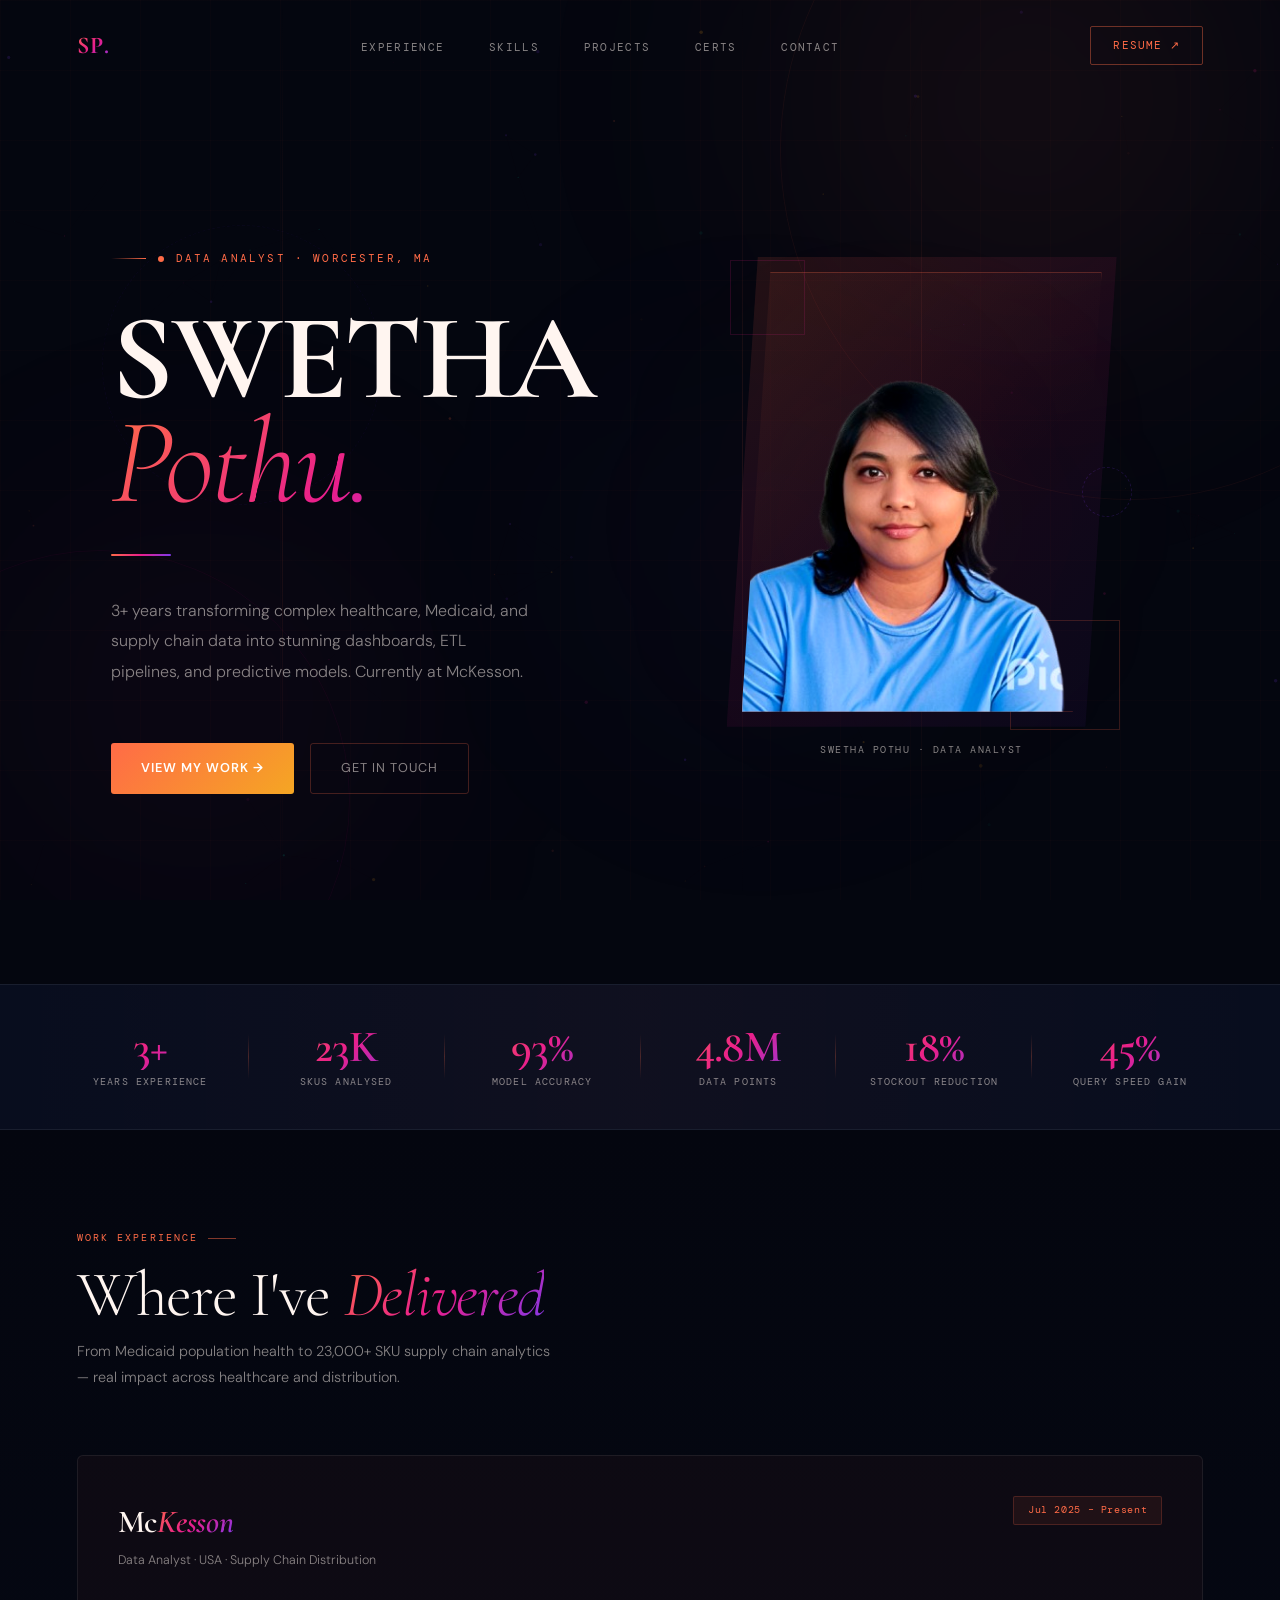
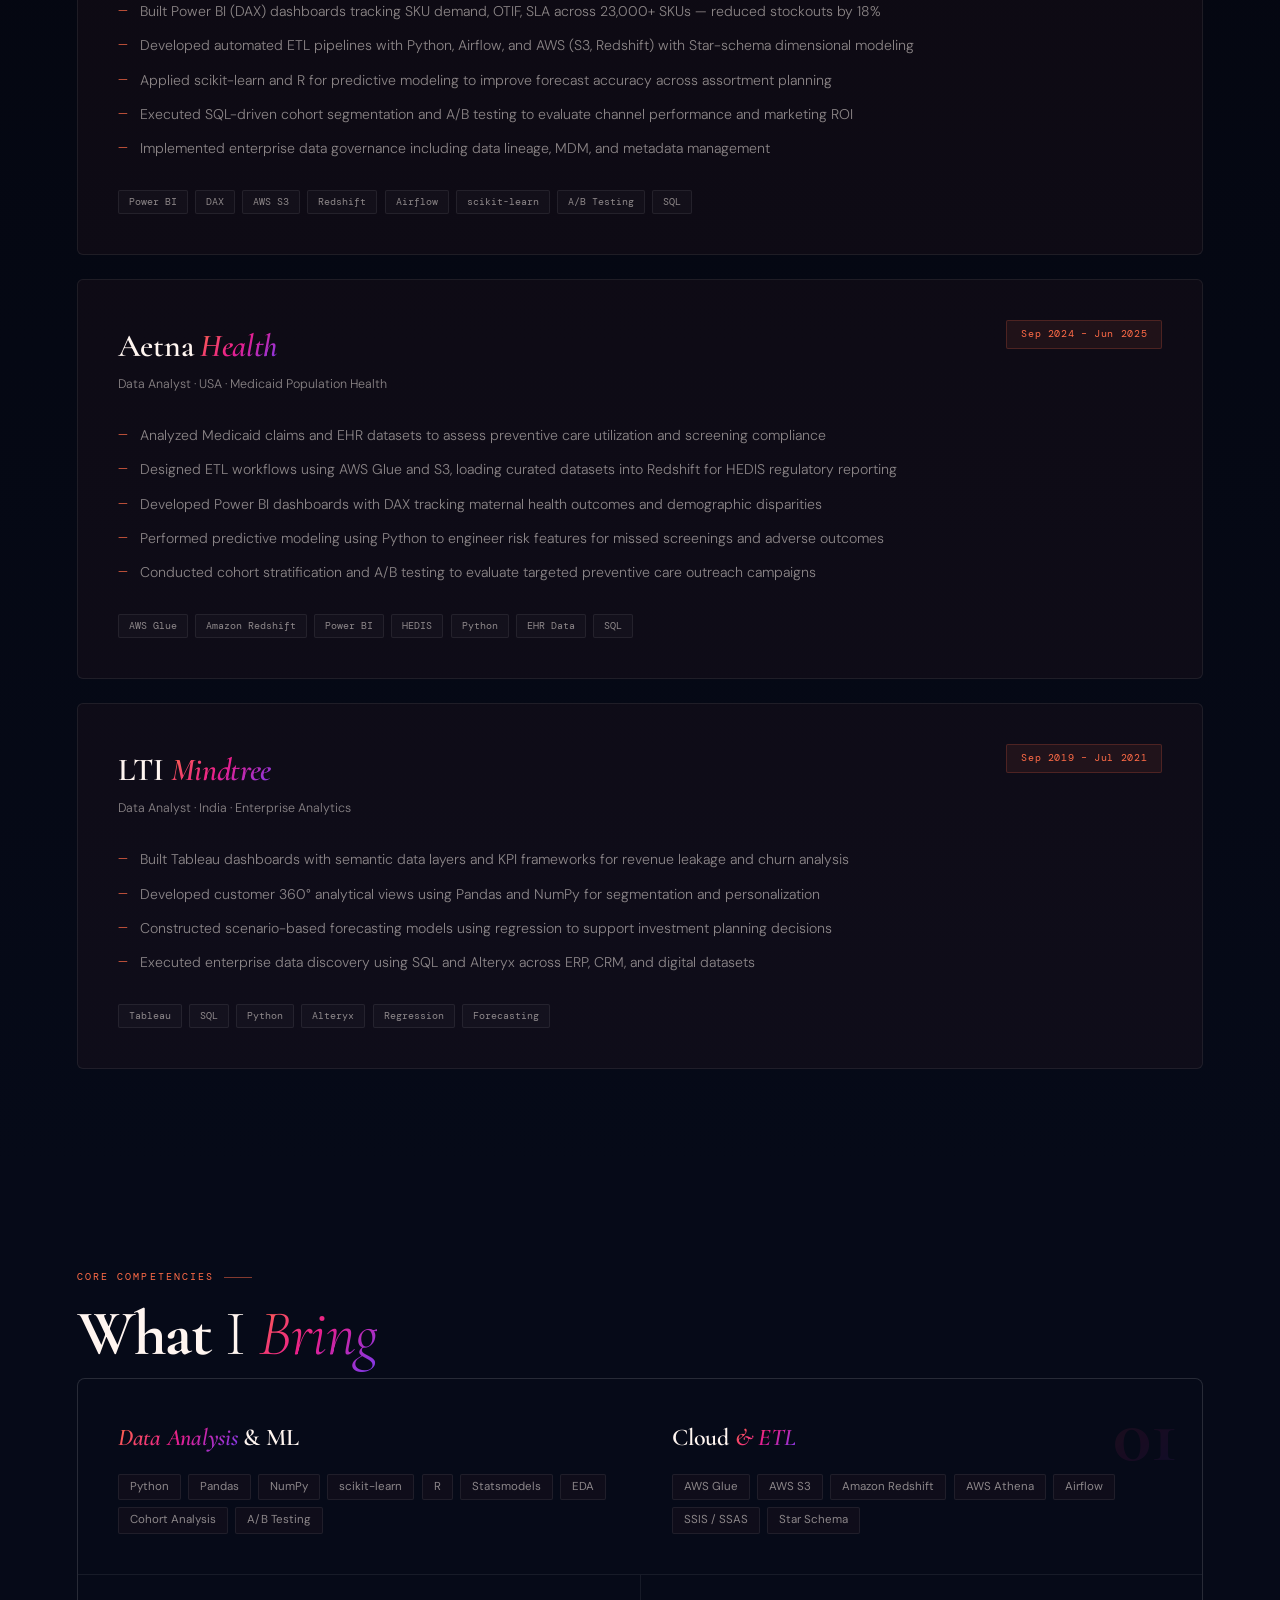
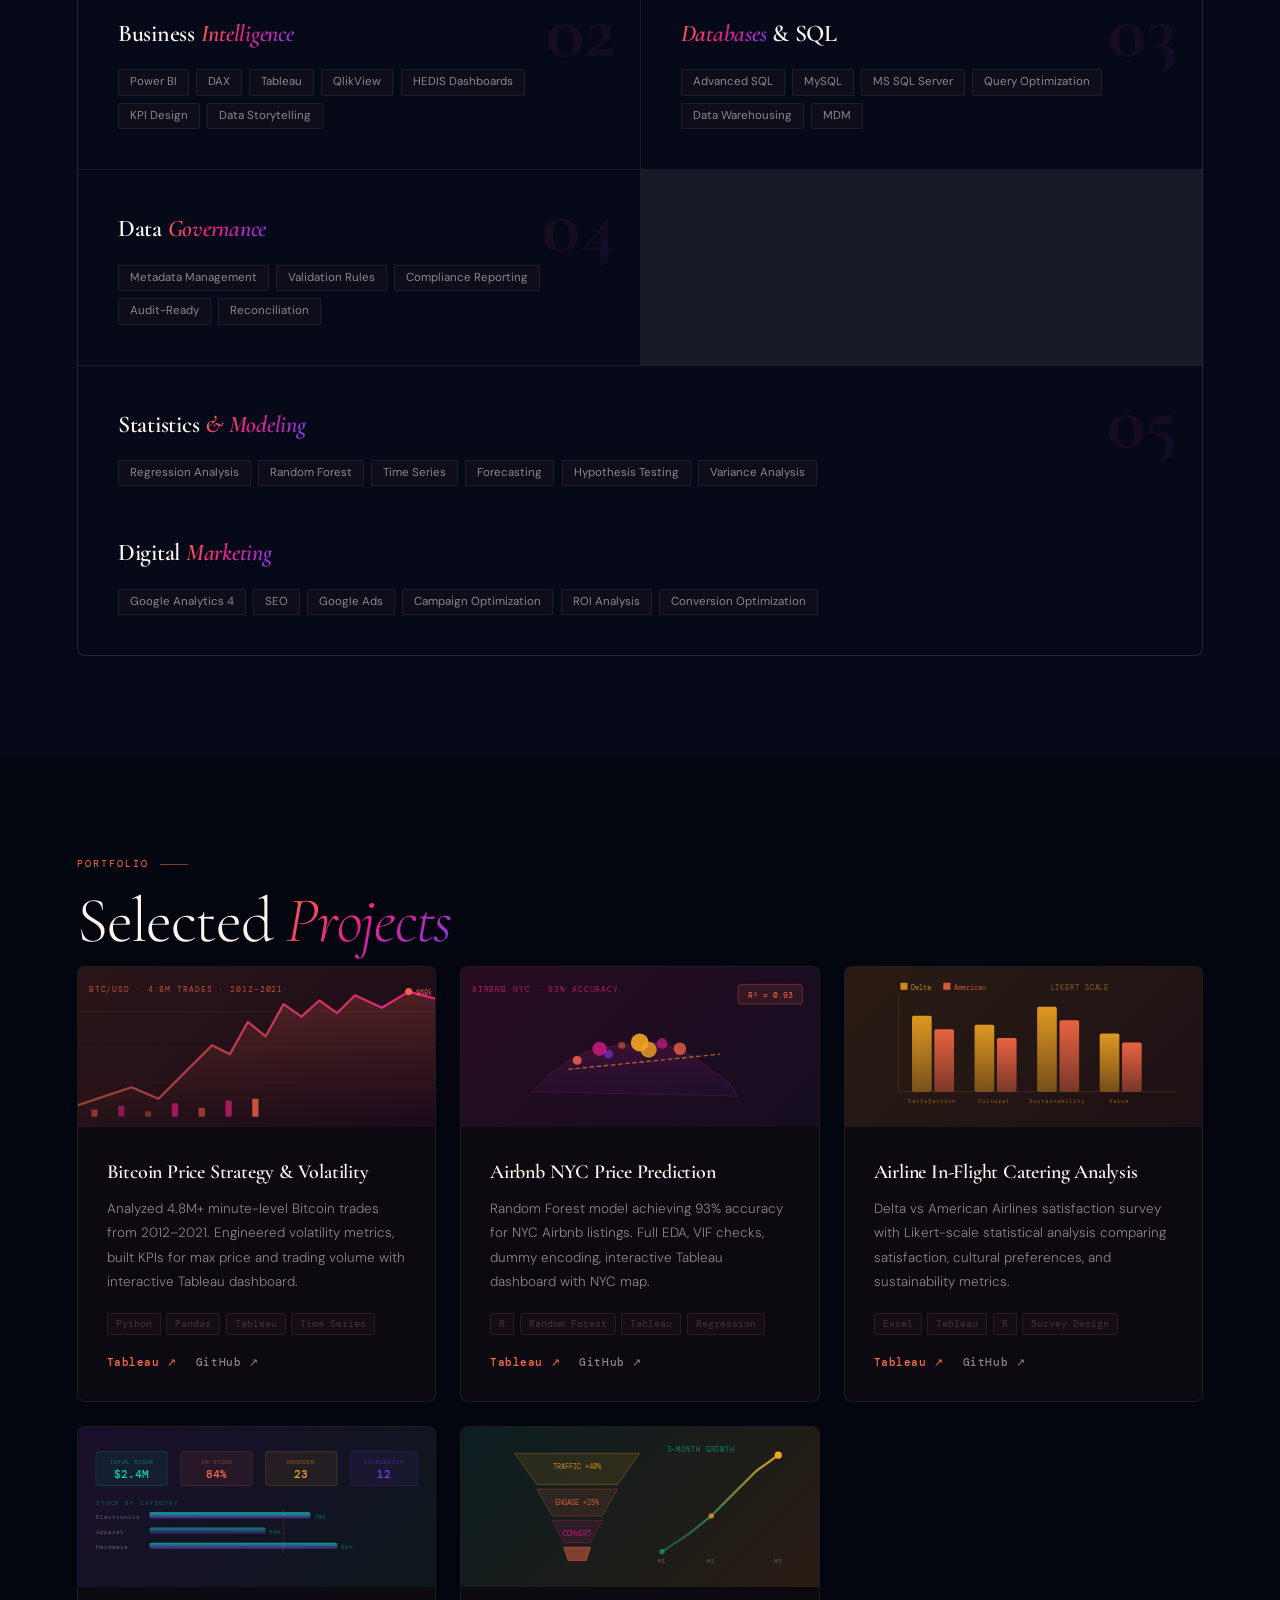
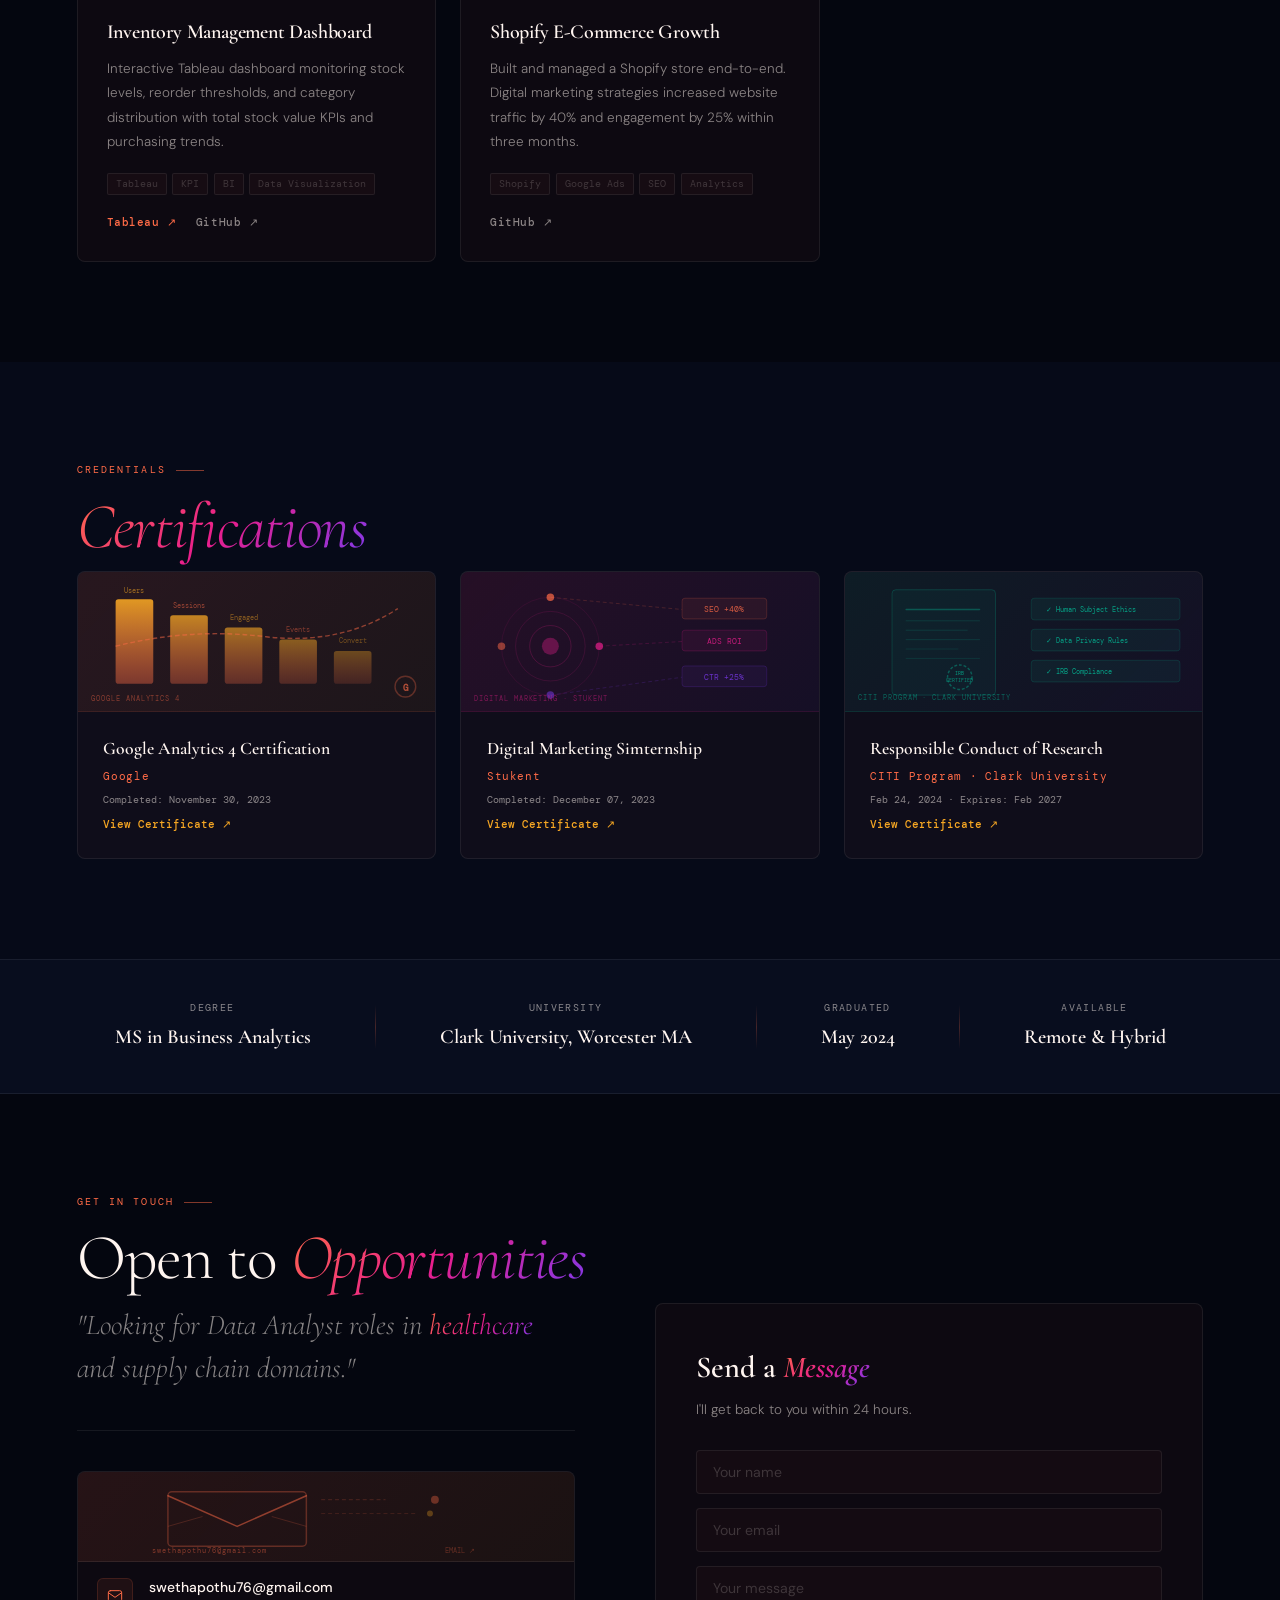
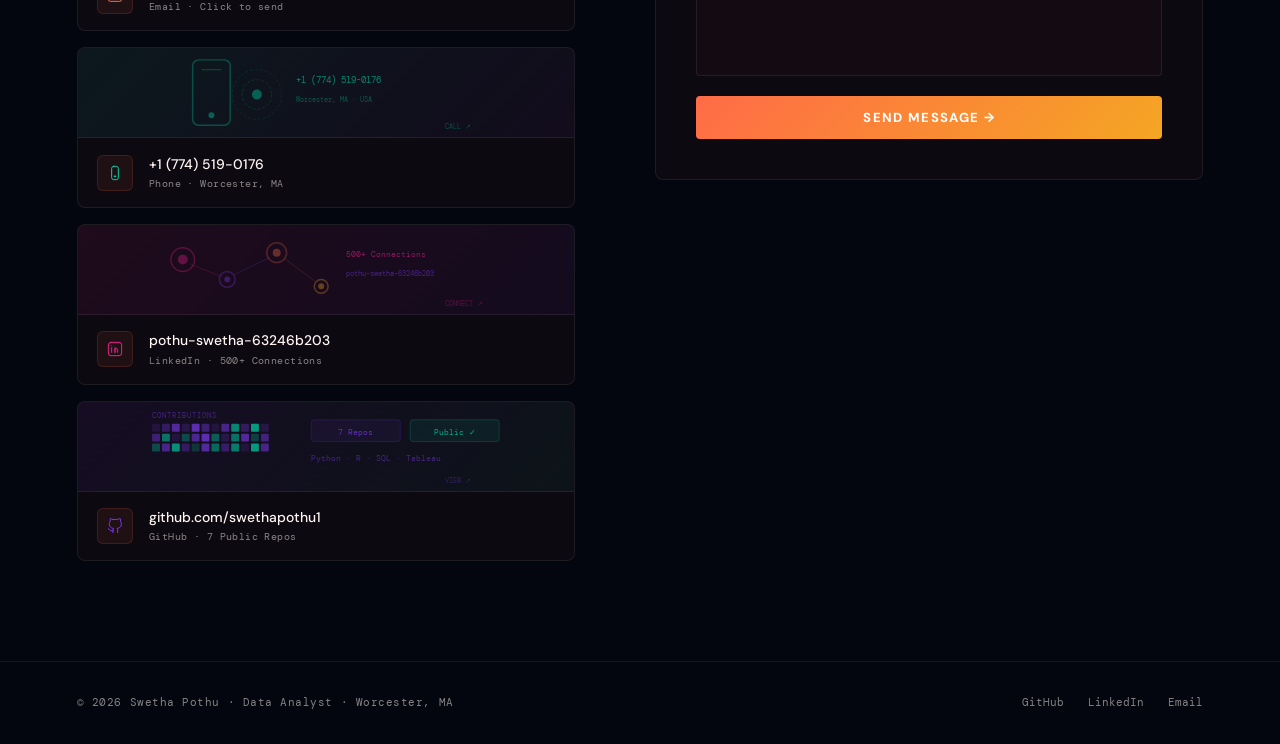
==== index.html @ 6d4b9357 "Fix - use correct file" ====
<!DOCTYPE html>
<html lang="en">
<head>
<meta charset="UTF-8">
<meta name="viewport" content="width=device-width, initial-scale=1.0">
<title>Swetha Pothu — Data Analyst</title>
<link href="https://fonts.googleapis.com/css2?family=Cormorant+Garamond:ital,wght@0,300;0,400;0,600;0,700;1,300;1,400;1,600&family=DM+Sans:wght@300;400;500;600&family=DM+Mono:wght@400;500&display=swap" rel="stylesheet">
<style>
:root{
  --bg:#04060f;--bg2:#060a18;--bg3:#080d1e;
  --v1:#ff6b47;--v2:#e91e8c;--v3:#7c3aed;--v4:#f5a623;--v5:#00d4aa;
  --glass:rgba(255,107,71,0.04);--glass2:rgba(255,107,71,0.08);
  --border:rgba(255,255,255,0.07);--border2:rgba(255,107,71,0.25);
  --text:#fff5f0;--muted:rgba(255,245,240,0.52);--faint:rgba(255,245,240,0.18);
  --fd:'Cormorant Garamond',serif;--fb:'DM Sans',sans-serif;--fm:'DM Mono',monospace;
  --grad:linear-gradient(135deg,var(--v1),var(--v2),var(--v3));
  --grad2:linear-gradient(135deg,var(--v1),var(--v4));
}
*,*::before,*::after{box-sizing:border-box;margin:0;padding:0}
html{scroll-behavior:smooth}
body{font-family:var(--fb);background:var(--bg);color:var(--text);overflow-x:hidden;line-height:1.6}
.ambient{position:fixed;inset:0;z-index:0;pointer-events:none;overflow:hidden}
.amb-orb{position:absolute;border-radius:50%;filter:blur(130px);animation:ambDrift 20s ease-in-out infinite}
.a1{width:800px;height:800px;background:radial-gradient(circle,rgba(255,107,71,0.1),transparent 60%);top:-300px;right:-150px}
.a2{width:600px;height:600px;background:radial-gradient(circle,rgba(233,30,140,0.08),transparent 60%);bottom:-100px;left:-100px;animation-delay:-8s}
.a3{width:500px;height:500px;background:radial-gradient(circle,rgba(124,58,237,0.07),transparent 60%);top:35%;left:40%;animation-delay:-14s}
.a4{width:400px;height:400px;background:radial-gradient(circle,rgba(245,166,35,0.06),transparent 60%);bottom:20%;right:15%;animation-delay:-5s}
@keyframes ambDrift{0%,100%{transform:translate(0,0) scale(1)}33%{transform:translate(30px,-45px) scale(1.06)}66%{transform:translate(-20px,30px) scale(0.95)}}
.grid-bg{position:fixed;inset:0;z-index:0;pointer-events:none;background-image:linear-gradient(rgba(255,107,71,0.02) 1px,transparent 1px),linear-gradient(90deg,rgba(255,107,71,0.02) 1px,transparent 1px);background-size:70px 70px}
.deco{position:fixed;inset:0;z-index:0;pointer-events:none;overflow:hidden}
.deco-ring{position:absolute;border-radius:50%;animation:ringRot 40s linear infinite}
.dr1{width:700px;height:700px;top:-200px;right:-200px;border:1px solid rgba(255,107,71,0.06)}
.dr2{width:500px;height:500px;bottom:-150px;left:-150px;border:1px solid rgba(233,30,140,0.05);animation-direction:reverse;animation-duration:30s}
.dr3{width:280px;height:280px;top:25%;left:8%;border:1px dashed rgba(124,58,237,0.05);animation-duration:50s}
@keyframes ringRot{to{transform:rotate(360deg)}}
.deco-line{position:absolute;width:1px;background:linear-gradient(to bottom,transparent,rgba(255,107,71,0.1),transparent)}
.dl1{height:100vh;top:0;left:22%;animation:lf 5s ease-in-out infinite}
.dl2{height:100vh;top:0;right:28%;animation:lf 7s ease-in-out infinite 1.5s}
.dl3{height:100vh;top:0;left:58%;animation:lf 6s ease-in-out infinite 3s}
@keyframes lf{0%,100%{opacity:.25}50%{opacity:.9}}
nav{position:fixed;top:0;width:100%;z-index:200;padding:26px 6%;display:flex;justify-content:space-between;align-items:center;transition:all .4s}
nav.s{background:rgba(4,6,15,0.94);backdrop-filter:blur(28px);border-bottom:1px solid var(--border);padding:14px 6%}
.nlogo{font-family:var(--fd);font-size:1.5rem;font-weight:700;text-decoration:none;letter-spacing:.06em;background:var(--grad);-webkit-background-clip:text;-webkit-text-fill-color:transparent;background-clip:text}
.nl{display:flex;gap:2.8rem;list-style:none}
.nl a{font-family:var(--fm);font-size:.68rem;color:var(--muted);text-decoration:none;letter-spacing:.12em;text-transform:uppercase;transition:color .2s}
.nl a:hover{color:var(--v1)}
.nres{font-family:var(--fm);font-size:.68rem;padding:10px 22px;border:1px solid rgba(255,107,71,0.4);border-radius:2px;color:var(--v1);text-decoration:none;letter-spacing:.1em;text-transform:uppercase;transition:all .3s;position:relative;overflow:hidden}
.nres::before{content:'';position:absolute;inset:0;background:var(--grad2);opacity:0;transition:opacity .3s}
.nres:hover{color:#fff}.nres:hover::before{opacity:1}
.nres span{position:relative;z-index:1}
.mb{display:none;background:none;border:none;color:var(--text);font-size:1.4rem;cursor:pointer}
#home{min-height:100vh;position:relative;z-index:2;display:grid;grid-template-columns:1fr 1fr;overflow:hidden}
.hl{display:flex;flex-direction:column;justify-content:center;padding:150px 6% 90px}
.hero-kicker{font-family:var(--fm);font-size:.68rem;color:var(--v1);letter-spacing:.2em;text-transform:uppercase;margin-bottom:2.5rem;display:flex;align-items:center;gap:12px;animation:fadeUp .8s ease both}
.hero-kicker::before{content:'';width:35px;height:1px;background:linear-gradient(to right,transparent,var(--v1))}
.hero-kicker .dot{width:6px;height:6px;border-radius:50%;background:var(--v1);animation:blink 1.8s infinite}
@keyframes blink{0%,100%{opacity:1;box-shadow:0 0 6px var(--v1)}50%{opacity:.3;box-shadow:none}}
.hero-name{font-family:var(--fd);font-size:clamp(4.5rem,9.5vw,9rem);font-weight:300;line-height:.85;letter-spacing:-.02em;margin-bottom:2.5rem;animation:fadeUp .8s .1s ease both}
.hero-name .bold{font-weight:700;display:block;color:var(--text)}
.hero-name .grad{display:block;font-style:italic;background:var(--grad);-webkit-background-clip:text;-webkit-text-fill-color:transparent;background-clip:text}
.hero-divider{width:60px;height:2px;background:var(--grad);margin-bottom:2.5rem;animation:fadeUp .8s .2s ease both;border-radius:2px}
.hero-desc{font-size:1rem;color:var(--muted);max-width:420px;line-height:1.9;font-weight:300;margin-bottom:3.5rem;animation:fadeUp .8s .3s ease both}
.hero-btns{display:flex;gap:1rem;flex-wrap:wrap;animation:fadeUp .8s .4s ease both}
.btn-v{display:inline-flex;align-items:center;gap:8px;padding:14px 30px;background:var(--grad2);color:#fff;font-family:var(--fb);font-weight:600;font-size:.8rem;letter-spacing:.08em;text-transform:uppercase;border-radius:3px;text-decoration:none;transition:all .3s;border:none;cursor:pointer}
.btn-v:hover{transform:translateY(-3px);box-shadow:0 15px 40px rgba(255,107,71,0.3)}
.btn-ghost{display:inline-flex;align-items:center;gap:8px;padding:14px 30px;border:1px solid var(--border2);color:var(--muted);font-size:.8rem;letter-spacing:.08em;text-transform:uppercase;border-radius:3px;text-decoration:none;transition:all .3s}
.btn-ghost:hover{border-color:var(--v1);color:var(--text)}
@keyframes fadeUp{from{opacity:0;transform:translateY(28px)}to{opacity:1;transform:translateY(0)}}
.hr{position:relative;display:flex;align-items:center;justify-content:center;overflow:hidden}
.photo-frame{position:relative;width:360px;height:440px;animation:fadeUp .8s .15s ease both}
.photo-bg-shape{position:absolute;inset:-15px;background:linear-gradient(135deg,rgba(255,107,71,0.12),rgba(233,30,140,0.08),rgba(124,58,237,0.06));clip-path:polygon(8% 0%,100% 0%,92% 100%,0% 100%)}
.photo-glow{position:absolute;inset:0;background:linear-gradient(135deg,rgba(255,107,71,0.08),transparent 60%);clip-path:polygon(8% 0%,100% 0%,92% 100%,0% 100%)}
.photo-border{position:absolute;inset:0;border:1px solid rgba(255,107,71,0.25);clip-path:polygon(8% 0%,100% 0%,92% 100%,0% 100%)}
.photo-img{width:100%;height:100%;object-fit:cover;object-position:center top;display:block;clip-path:polygon(8% 0%,100% 0%,92% 100%,0% 100%);filter:contrast(1.05) brightness(1.02)}
.photo-fallback{width:100%;height:100%;display:flex;align-items:center;justify-content:center;font-size:8rem;clip-path:polygon(8% 0%,100% 0%,92% 100%,0% 100%);background:linear-gradient(135deg,rgba(255,107,71,0.1),rgba(233,30,140,0.05))}
.photo-deco-1{position:absolute;bottom:-18px;right:-18px;width:110px;height:110px;border:1px solid rgba(255,107,71,0.2);animation:df 4s ease-in-out infinite}
.photo-deco-2{position:absolute;top:-12px;left:-12px;width:75px;height:75px;border:1px solid rgba(233,30,140,0.15);animation:df 5.5s ease-in-out infinite reverse}
.photo-deco-3{position:absolute;top:50%;right:-30px;transform:translateY(-50%);width:50px;height:50px;border:1px dashed rgba(124,58,237,0.2);border-radius:50%;animation:df 6s ease-in-out infinite 1s}
@keyframes df{0%,100%{transform:rotate(0deg)}50%{transform:rotate(10deg)}}
.photo-label{position:absolute;bottom:-46px;left:0;right:0;text-align:center;font-family:var(--fm);font-size:.63rem;color:var(--muted);letter-spacing:.15em;text-transform:uppercase}
.stats-bar{background:var(--bg3);border-top:1px solid var(--border);border-bottom:1px solid var(--border);padding:2.5rem 6%;display:flex;justify-content:space-between;align-items:center;flex-wrap:wrap;gap:1.5rem;position:relative;z-index:2;overflow:hidden}
.stats-bar::before{content:'';position:absolute;inset:0;background:linear-gradient(90deg,transparent,rgba(255,107,71,0.03),transparent)}
.stat-item{text-align:center;flex:1;min-width:100px}
.stat-n{font-family:var(--fd);font-size:2.8rem;font-weight:600;line-height:1;letter-spacing:-.02em;background:var(--grad);-webkit-background-clip:text;-webkit-text-fill-color:transparent;background-clip:text}
.stat-l{font-family:var(--fm);font-size:.6rem;color:var(--muted);letter-spacing:.12em;text-transform:uppercase;margin-top:4px}
.stat-sep{width:1px;height:45px;background:linear-gradient(to bottom,transparent,var(--border2),transparent);flex-shrink:0}
section{position:relative;z-index:2;padding:100px 6%}
.s-inner{max-width:1200px;margin:0 auto}
.s-kicker{font-family:var(--fm);font-size:.65rem;color:var(--v1);letter-spacing:.2em;text-transform:uppercase;margin-bottom:1rem;display:flex;align-items:center;gap:10px}
.s-kicker::after{content:'';width:28px;height:1px;background:var(--v1);opacity:.5}
.s-h{font-family:var(--fd);font-size:clamp(2.6rem,5vw,4.2rem);font-weight:300;line-height:1.0;letter-spacing:-.02em;margin-bottom:.8rem}
.s-h em{font-style:italic;background:var(--grad);-webkit-background-clip:text;-webkit-text-fill-color:transparent;background-clip:text}
.s-h strong{font-weight:700}
.s-sub{font-size:.9rem;color:var(--muted);font-weight:300;max-width:480px;line-height:1.8;margin-bottom:4rem}
#experience{background:linear-gradient(180deg,var(--bg) 0%,var(--bg2) 100%)}
.exp-grid{display:flex;flex-direction:column;gap:1.5rem}
.exp-card{border:1px solid var(--border);border-radius:6px;padding:2.5rem;background:var(--glass);transition:all .4s;position:relative;overflow:hidden}
.exp-card::before{content:'';position:absolute;top:0;left:0;bottom:0;width:2px;background:var(--grad);opacity:0;transition:opacity .4s}
.exp-card:hover{border-color:rgba(255,107,71,0.2)}.exp-card:hover::before{opacity:1}
.exp-top{display:flex;justify-content:space-between;align-items:flex-start;flex-wrap:wrap;gap:1rem;margin-bottom:1.8rem}
.exp-co{font-family:var(--fd);font-size:2rem;font-weight:600;letter-spacing:-.01em}
.exp-co em{font-style:italic;background:var(--grad);-webkit-background-clip:text;-webkit-text-fill-color:transparent;background-clip:text}
.exp-meta{font-size:.78rem;color:var(--muted);margin-top:4px;font-weight:300}
.exp-date{font-family:var(--fm);font-size:.65rem;color:var(--v1);background:rgba(255,107,71,0.08);border:1px solid rgba(255,107,71,0.2);padding:5px 14px;border-radius:2px;letter-spacing:.06em;white-space:nowrap;align-self:flex-start}
.exp-ul{list-style:none;display:flex;flex-direction:column;gap:.65rem;margin-bottom:1.8rem}
.exp-ul li{font-size:.88rem;color:var(--muted);padding-left:1.4rem;position:relative;line-height:1.7;font-weight:300}
.exp-ul li::before{content:'—';position:absolute;left:0;color:var(--v1);font-size:.75rem}
.exp-tags{display:flex;flex-wrap:wrap;gap:.45rem}
.etag{font-family:var(--fm);font-size:.63rem;padding:3px 10px;border-radius:2px;border:1px solid var(--border);color:var(--muted);background:rgba(255,255,255,.025);transition:all .25s}
.etag:hover{border-color:rgba(255,107,71,0.3);color:var(--v1)}
#skills{background:var(--bg2)}
.skills-mag{display:grid;grid-template-columns:1fr 1fr;gap:1px;background:var(--border);border:1px solid var(--border);border-radius:8px;overflow:hidden}
.sk-card{background:var(--bg2);padding:2.5rem;transition:all .35s;position:relative}
.sk-card:hover{background:var(--glass2)}
.sk-card:nth-child(1){grid-column:span 2;display:flex;gap:4rem;align-items:flex-start;flex-wrap:wrap}
.sk-card:nth-child(1) .sk-content{flex:1;min-width:200px}
.sk-num{font-family:var(--fd);font-size:5rem;font-weight:700;position:absolute;top:1rem;right:1.5rem;line-height:1;pointer-events:none;background:var(--grad);-webkit-background-clip:text;-webkit-text-fill-color:transparent;background-clip:text;opacity:.08;transition:opacity .3s}
.sk-card:hover .sk-num{opacity:.15}
.sk-title{font-family:var(--fd);font-size:1.5rem;font-weight:600;margin-bottom:1rem;letter-spacing:-.01em}
.sk-title em{font-style:italic;background:var(--grad);-webkit-background-clip:text;-webkit-text-fill-color:transparent;background-clip:text}
.sk-pills{display:flex;flex-wrap:wrap;gap:.45rem}
.sk-pill{font-size:.72rem;padding:3px 11px;border-radius:2px;background:rgba(255,107,71,0.04);border:1px solid var(--border);color:var(--muted);transition:all .25s}
.sk-pill:hover{background:rgba(255,107,71,0.08);border-color:rgba(255,107,71,0.25);color:var(--v1)}
#projects{background:var(--bg)}
.proj-mag{display:grid;grid-template-columns:repeat(3,1fr);gap:1.5rem}
.proj-card{background:var(--glass);border:1px solid var(--border);border-radius:8px;overflow:hidden;display:flex;flex-direction:column;transition:all .4s;position:relative}
.proj-card::before{content:'';position:absolute;top:0;left:-100%;width:60%;height:100%;background:linear-gradient(90deg,transparent,rgba(255,107,71,0.06),transparent);transform:skewX(-15deg);transition:left .6s ease;z-index:1;pointer-events:none}
.proj-card:hover::before{left:160%}
.proj-card::after{content:'';position:absolute;top:0;left:0;right:0;height:2px;background:var(--grad);transform:scaleX(0);transform-origin:left;transition:transform .4s ease;z-index:2}
.proj-card:hover::after{transform:scaleX(1)}
.proj-card:hover{border-color:rgba(255,107,71,0.25);transform:translateY(-6px);box-shadow:0 20px 60px rgba(0,0,0,.6)}
.proj-banner{height:160px;position:relative;overflow:hidden;display:flex;align-items:center;justify-content:center;flex-shrink:0}
.pb1{background:linear-gradient(135deg,rgba(255,107,71,.12),rgba(233,30,140,.07))}
.pb2{background:linear-gradient(135deg,rgba(233,30,140,.12),rgba(124,58,237,.07))}
.pb3{background:linear-gradient(135deg,rgba(245,166,35,.12),rgba(255,107,71,.07))}
.pb4{background:linear-gradient(135deg,rgba(124,58,237,.12),rgba(0,212,170,.07))}
.pb5{background:linear-gradient(135deg,rgba(0,212,170,.1),rgba(245,166,35,.12))}
.proj-body{padding:1.8rem;flex:1;display:flex;flex-direction:column}
.proj-body h3{font-family:var(--fd);font-size:1.25rem;font-weight:600;margin-bottom:.6rem;letter-spacing:-.01em}
.proj-body p{font-size:.84rem;color:var(--muted);line-height:1.8;margin-bottom:1.2rem;flex:1;font-weight:300}
.proj-tags{display:flex;flex-wrap:wrap;gap:.35rem;margin-bottom:1.2rem}
.ptag{font-family:var(--fm);font-size:.62rem;padding:2px 8px;border-radius:2px;background:rgba(255,107,71,.04);border:1px solid var(--border);color:var(--faint)}
.proj-links{display:flex;gap:1.2rem;flex-wrap:wrap;margin-top:auto}
.proj-links a{font-family:var(--fm);font-size:.7rem;font-weight:500;text-decoration:none;display:inline-flex;align-items:center;gap:4px;transition:opacity .2s;letter-spacing:.05em}
.pl-t{color:var(--v1)}.pl-t:hover{color:var(--v4)}
.pl-g{color:var(--muted)}.pl-g:hover{color:var(--text)}
#certifications{background:var(--bg2)}
.cert-mag{display:grid;grid-template-columns:repeat(3,1fr);gap:1.5rem}
.cert-card{background:var(--glass);border:1px solid var(--border);border-radius:8px;overflow:hidden;transition:all .35s;display:flex;flex-direction:column;position:relative}
.cert-card::before{content:'';position:absolute;top:0;left:-100%;width:60%;height:100%;background:linear-gradient(90deg,transparent,rgba(255,107,71,0.06),transparent);transform:skewX(-15deg);transition:left .6s ease;z-index:1;pointer-events:none}
.cert-card:hover::before{left:160%}
.cert-card::after{content:'';position:absolute;bottom:0;left:0;right:0;height:2px;background:var(--grad);transform:scaleX(0);transform-origin:right;transition:transform .4s ease;z-index:2}
.cert-card:hover::after{transform:scaleX(1)}
.cert-card:hover{border-color:rgba(255,107,71,0.25);transform:translateY(-4px);box-shadow:0 16px 40px rgba(0,0,0,.5)}
.cert-card h3{font-family:var(--fd);font-size:1.1rem;font-weight:600;line-height:1.3}
.cert-issuer{font-family:var(--fm);font-size:.67rem;color:var(--v1);letter-spacing:.06em}
.cert-date{font-family:var(--fm);font-size:.63rem;color:var(--muted)}
.cert-link{font-family:var(--fm);font-size:.67rem;color:var(--v4);text-decoration:none;display:inline-flex;align-items:center;gap:4px;font-weight:500;margin-top:auto;transition:color .2s}
.cert-link:hover{color:var(--v1)}
#contact{background:var(--bg)}
.contact-wrap{display:grid;grid-template-columns:1fr 1.1fr;gap:5rem;align-items:start}
.contact-tagline{font-family:var(--fd);font-size:1.8rem;font-style:italic;font-weight:300;color:var(--muted);line-height:1.5;margin-bottom:2.5rem;padding-bottom:2.5rem;border-bottom:1px solid var(--border)}
.contact-tagline em{background:var(--grad);-webkit-background-clip:text;-webkit-text-fill-color:transparent;background-clip:text}
.clinks{display:flex;flex-direction:column;gap:1rem}
.clink-card{border:1px solid var(--border);border-radius:8px;overflow:hidden;text-decoration:none;color:var(--text);background:var(--glass);transition:all .35s;display:flex;flex-direction:column;position:relative}
.clink-card::before{content:'';position:absolute;top:0;left:-100%;width:60%;height:100%;background:linear-gradient(90deg,transparent,rgba(255,107,71,0.06),transparent);transform:skewX(-15deg);transition:left .6s ease;z-index:1;pointer-events:none}
.clink-card:hover::before{left:160%}
.clink-card::after{content:'';position:absolute;top:0;left:0;right:0;height:2px;background:var(--grad);transform:scaleX(0);transform-origin:left;transition:transform .4s;z-index:2}
.clink-card:hover::after{transform:scaleX(1)}
.clink-card:hover{border-color:rgba(255,107,71,0.3);transform:translateX(5px);box-shadow:0 8px 30px rgba(0,0,0,.4)}
.clink-banner{height:90px;position:relative;overflow:hidden;border-bottom:1px solid var(--border)}
.clink-body{display:flex;align-items:center;gap:1rem;padding:.9rem 1.2rem}
.clink-ico{width:36px;height:36px;border-radius:6px;display:flex;align-items:center;justify-content:center;font-size:1rem;flex-shrink:0;background:rgba(255,107,71,0.08);border:1px solid rgba(255,107,71,0.15)}
.clink-main{font-size:.87rem;font-weight:500}
.clink-sub{font-family:var(--fm);font-size:.65rem;color:var(--muted);margin-top:1px;letter-spacing:.04em}
.cf{background:var(--glass);border:1px solid var(--border);border-radius:8px;padding:2.5rem}
.cf-title{font-family:var(--fd);font-size:1.9rem;font-weight:600;margin-bottom:.4rem}
.cf-title em{font-style:italic;background:var(--grad);-webkit-background-clip:text;-webkit-text-fill-color:transparent;background-clip:text}
.cf-sub{font-size:.84rem;color:var(--muted);font-weight:300;margin-bottom:1.8rem}
.cf-fields{display:flex;flex-direction:column;gap:.9rem}
.cf input,.cf textarea{width:100%;padding:12px 16px;background:rgba(255,107,71,.03);border:1px solid var(--border);border-radius:4px;color:var(--text);font-family:var(--fb);font-size:.88rem;outline:none;transition:border .2s;resize:none}
.cf input::placeholder,.cf textarea::placeholder{color:var(--faint)}
.cf input:focus,.cf textarea:focus{border-color:rgba(255,107,71,.4)}
.cf textarea{height:110px}
.cf-btn{width:100%;padding:13px;background:var(--grad2);color:#fff;font-family:var(--fb);font-weight:700;font-size:.82rem;letter-spacing:.1em;text-transform:uppercase;border:none;border-radius:4px;cursor:pointer;margin-top:.3rem;transition:all .3s}
.cf-btn:hover{transform:translateY(-2px);box-shadow:0 12px 30px rgba(255,107,71,.25)}
.edu-strip{background:var(--bg3);border-top:1px solid var(--border);border-bottom:1px solid var(--border);padding:2.5rem 6%;display:flex;justify-content:center;align-items:center;gap:4rem;flex-wrap:wrap;position:relative;z-index:2}
.edu-item{text-align:center}
.edu-label{font-family:var(--fm);font-size:.61rem;color:var(--muted);letter-spacing:.14em;text-transform:uppercase;margin-bottom:.3rem}
.edu-val{font-family:var(--fd);font-size:1.25rem;font-weight:600}
.edu-sep{width:1px;height:44px;background:linear-gradient(to bottom,transparent,var(--border2),transparent)}
footer{border-top:1px solid var(--border);padding:2rem 6%;display:flex;justify-content:space-between;align-items:center;flex-wrap:wrap;gap:1rem;position:relative;z-index:2}
.fl{font-family:var(--fm);font-size:.67rem;color:var(--muted);letter-spacing:.05em}
.fr{display:flex;gap:1.5rem}
.fr a{font-family:var(--fm);font-size:.67rem;color:var(--muted);text-decoration:none;transition:color .2s}
.fr a:hover{color:var(--v1)}
.rv{opacity:0;transform:translateY(32px);transition:opacity .75s ease,transform .75s ease}
.rv.in{opacity:1;transform:none}
.d1{transition-delay:.1s}.d2{transition-delay:.2s}.d3{transition-delay:.3s}.d4{transition-delay:.4s}
/* contact slide in */
.contact-left{opacity:0;transform:translateX(-40px);transition:opacity .8s ease,transform .8s ease}
.contact-left.in{opacity:1;transform:translateX(0)}
.contact-right{opacity:0;transform:translateX(40px);transition:opacity .8s ease .15s,transform .8s ease .15s}
.contact-right.in{opacity:1;transform:translateX(0)}
@media(max-width:960px){
  #home{grid-template-columns:1fr;min-height:auto}
  .hl{padding:120px 5% 50px;text-align:center}
  .hero-kicker{justify-content:center}
  .hero-divider{margin:0 auto 2.5rem}
  .hero-desc{margin:0 auto 3rem}
  .hero-btns{justify-content:center}
  .hr{padding:30px 5% 80px;justify-content:center}
  .photo-frame{width:260px;height:320px}
  .stats-bar{gap:1rem;padding:2rem 4%}
  .stat-sep{display:none}
  .skills-mag{grid-template-columns:1fr}
  .sk-card:nth-child(1){grid-column:span 1;flex-direction:column;gap:2rem}
  .proj-mag{grid-template-columns:1fr}
  .cert-mag{grid-template-columns:1fr}
  .contact-wrap{grid-template-columns:1fr;gap:3rem}
  section{padding:70px 5%}
  .edu-sep{display:none}
}
@media(max-width:640px){
  .nl,.nres{display:none}.mb{display:block}
  .nl.open{display:flex;flex-direction:column;position:fixed;inset:0;top:60px;background:rgba(4,6,15,.97);backdrop-filter:blur(28px);padding:3rem 5%;gap:2.5rem;z-index:199;align-items:center}
  .nl.open a{font-size:1.1rem}
  .proj-mag{grid-template-columns:1fr}
  .cert-mag{grid-template-columns:1fr}
}
</style>
</head>
<body>
<div class="ambient"><div class="amb-orb a1"></div><div class="amb-orb a2"></div><div class="amb-orb a3"></div><div class="amb-orb a4"></div></div>
<div class="grid-bg"></div>
<div class="deco"><div class="deco-ring dr1"></div><div class="deco-ring dr2"></div><div class="deco-ring dr3"></div><div class="deco-line dl1"></div><div class="deco-line dl2"></div><div class="deco-line dl3"></div></div>

<nav id="nav">
  <a href="#home" class="nlogo">SP.</a>
  <ul class="nl" id="nl">
    <li><a href="#experience">Experience</a></li>
    <li><a href="#skills">Skills</a></li>
    <li><a href="#projects">Projects</a></li>
    <li><a href="#certifications">Certs</a></li>
    <li><a href="#contact">Contact</a></li>
  </ul>
  <a href="assets/Swetha_Pothu_Data_Analyst.pdf" class="nres" target="_blank"><span>Resume ↗</span></a>
  <button class="mb" id="mb">☰</button>
</nav>

<section id="home">
  <div class="hl">
    <div class="hero-kicker"><span class="dot"></span>Data Analyst · Worcester, MA</div>
    <h1 class="hero-name"><span class="bold">SWETHA</span><span class="grad">Pothu.</span></h1>
    <div class="hero-divider"></div>
    <p class="hero-desc">3+ years transforming complex healthcare, Medicaid, and supply chain data into stunning dashboards, ETL pipelines, and predictive models. Currently at McKesson.</p>
    <div class="hero-btns">
      <a href="#projects" class="btn-v">View My Work →</a>
      <a href="#contact" class="btn-ghost">Get In Touch</a>
    </div>
  </div>
  <div class="hr">
    <div class="photo-frame rv">
      <div class="photo-bg-shape"></div>
      <div class="photo-glow"></div>
      <div class="photo-deco-1"></div>
      <div class="photo-deco-2"></div>
      <div class="photo-deco-3"></div>
      <img src="assets/about-pic.png" alt="Swetha Pothu" class="photo-img" onerror="this.style.display='none';document.getElementById('pf').style.display='flex'">
      <div class="photo-fallback" id="pf" style="display:none">👩‍💻</div>
      <div class="photo-border"></div>
      <div class="photo-label">Swetha Pothu · Data Analyst</div>
    </div>
  </div>
</section>

<div class="stats-bar">
  <div class="stat-item"><div class="stat-n">3+</div><div class="stat-l">Years Experience</div></div>
  <div class="stat-sep"></div>
  <div class="stat-item"><div class="stat-n">23K</div><div class="stat-l">SKUs Analysed</div></div>
  <div class="stat-sep"></div>
  <div class="stat-item"><div class="stat-n">93%</div><div class="stat-l">Model Accuracy</div></div>
  <div class="stat-sep"></div>
  <div class="stat-item"><div class="stat-n">4.8M</div><div class="stat-l">Data Points</div></div>
  <div class="stat-sep"></div>
  <div class="stat-item"><div class="stat-n">18%</div><div class="stat-l">Stockout Reduction</div></div>
  <div class="stat-sep"></div>
  <div class="stat-item"><div class="stat-n">45%</div><div class="stat-l">Query Speed Gain</div></div>
</div>

<section id="experience">
  <div class="s-inner">
    <p class="s-kicker rv">Work Experience</p>
    <h2 class="s-h rv">Where I've <em>Delivered</em></h2>
    <p class="s-sub rv">From Medicaid population health to 23,000+ SKU supply chain analytics — real impact across healthcare and distribution.</p>
    <div class="exp-grid">
      <div class="exp-card rv">
        <div class="exp-top"><div><div class="exp-co">Mc<em>Kesson</em></div><div class="exp-meta">Data Analyst · USA · Supply Chain Distribution</div></div><div class="exp-date">Jul 2025 – Present</div></div>
        <ul class="exp-ul"><li>Built Power BI (DAX) dashboards tracking SKU demand, OTIF, SLA across 23,000+ SKUs — reduced stockouts by 18%</li><li>Developed automated ETL pipelines with Python, Airflow, and AWS (S3, Redshift) with Star-schema dimensional modeling</li><li>Applied scikit-learn and R for predictive modeling to improve forecast accuracy across assortment planning</li><li>Executed SQL-driven cohort segmentation and A/B testing to evaluate channel performance and marketing ROI</li><li>Implemented enterprise data governance including data lineage, MDM, and metadata management</li></ul>
        <div class="exp-tags"><span class="etag">Power BI</span><span class="etag">DAX</span><span class="etag">AWS S3</span><span class="etag">Redshift</span><span class="etag">Airflow</span><span class="etag">scikit-learn</span><span class="etag">A/B Testing</span><span class="etag">SQL</span></div>
      </div>
      <div class="exp-card rv d1">
        <div class="exp-top"><div><div class="exp-co">Aetna <em>Health</em></div><div class="exp-meta">Data Analyst · USA · Medicaid Population Health</div></div><div class="exp-date">Sep 2024 – Jun 2025</div></div>
        <ul class="exp-ul"><li>Analyzed Medicaid claims and EHR datasets to assess preventive care utilization and screening compliance</li><li>Designed ETL workflows using AWS Glue and S3, loading curated datasets into Redshift for HEDIS regulatory reporting</li><li>Developed Power BI dashboards with DAX tracking maternal health outcomes and demographic disparities</li><li>Performed predictive modeling using Python to engineer risk features for missed screenings and adverse outcomes</li><li>Conducted cohort stratification and A/B testing to evaluate targeted preventive care outreach campaigns</li></ul>
        <div class="exp-tags"><span class="etag">AWS Glue</span><span class="etag">Amazon Redshift</span><span class="etag">Power BI</span><span class="etag">HEDIS</span><span class="etag">Python</span><span class="etag">EHR Data</span><span class="etag">SQL</span></div>
      </div>
      <div class="exp-card rv d2">
        <div class="exp-top"><div><div class="exp-co">LTI <em>Mindtree</em></div><div class="exp-meta">Data Analyst · India · Enterprise Analytics</div></div><div class="exp-date">Sep 2019 – Jul 2021</div></div>
        <ul class="exp-ul"><li>Built Tableau dashboards with semantic data layers and KPI frameworks for revenue leakage and churn analysis</li><li>Developed customer 360° analytical views using Pandas and NumPy for segmentation and personalization</li><li>Constructed scenario-based forecasting models using regression to support investment planning decisions</li><li>Executed enterprise data discovery using SQL and Alteryx across ERP, CRM, and digital datasets</li></ul>
        <div class="exp-tags"><span class="etag">Tableau</span><span class="etag">SQL</span><span class="etag">Python</span><span class="etag">Alteryx</span><span class="etag">Regression</span><span class="etag">Forecasting</span></div>
      </div>
    </div>
  </div>
</section>

<section id="skills">
  <div class="s-inner">
    <p class="s-kicker rv">Core Competencies</p>
    <h2 class="s-h rv"><strong>What</strong> I <em>Bring</em></h2>
    <div class="skills-mag rv">
      <div class="sk-card"><div class="sk-num">01</div><div class="sk-content"><div class="sk-title"><em>Data Analysis</em> & ML</div><div class="sk-pills"><span class="sk-pill">Python</span><span class="sk-pill">Pandas</span><span class="sk-pill">NumPy</span><span class="sk-pill">scikit-learn</span><span class="sk-pill">R</span><span class="sk-pill">Statsmodels</span><span class="sk-pill">EDA</span><span class="sk-pill">Cohort Analysis</span><span class="sk-pill">A/B Testing</span></div></div><div class="sk-content"><div class="sk-title">Cloud <em>& ETL</em></div><div class="sk-pills"><span class="sk-pill">AWS Glue</span><span class="sk-pill">AWS S3</span><span class="sk-pill">Amazon Redshift</span><span class="sk-pill">AWS Athena</span><span class="sk-pill">Airflow</span><span class="sk-pill">SSIS / SSAS</span><span class="sk-pill">Star Schema</span></div></div></div>
      <div class="sk-card"><div class="sk-num">02</div><div class="sk-title">Business <em>Intelligence</em></div><div class="sk-pills"><span class="sk-pill">Power BI</span><span class="sk-pill">DAX</span><span class="sk-pill">Tableau</span><span class="sk-pill">QlikView</span><span class="sk-pill">HEDIS Dashboards</span><span class="sk-pill">KPI Design</span><span class="sk-pill">Data Storytelling</span></div></div>
      <div class="sk-card"><div class="sk-num">03</div><div class="sk-title"><em>Databases</em> & SQL</div><div class="sk-pills"><span class="sk-pill">Advanced SQL</span><span class="sk-pill">MySQL</span><span class="sk-pill">MS SQL Server</span><span class="sk-pill">Query Optimization</span><span class="sk-pill">Data Warehousing</span><span class="sk-pill">MDM</span></div></div>
      <div class="sk-card"><div class="sk-num">04</div><div class="sk-title">Data <em>Governance</em></div><div class="sk-pills"><span class="sk-pill">Metadata Management</span><span class="sk-pill">Validation Rules</span><span class="sk-pill">Compliance Reporting</span><span class="sk-pill">Audit-Ready</span><span class="sk-pill">Reconciliation</span></div></div>
      <div class="sk-card" style="grid-column:span 2"><div class="sk-num">05</div><div style="display:flex;gap:3rem;flex-wrap:wrap"><div class="sk-content"><div class="sk-title">Statistics <em>& Modeling</em></div><div class="sk-pills"><span class="sk-pill">Regression Analysis</span><span class="sk-pill">Random Forest</span><span class="sk-pill">Time Series</span><span class="sk-pill">Forecasting</span><span class="sk-pill">Hypothesis Testing</span><span class="sk-pill">Variance Analysis</span></div></div><div class="sk-content"><div class="sk-title">Digital <em>Marketing</em></div><div class="sk-pills"><span class="sk-pill">Google Analytics 4</span><span class="sk-pill">SEO</span><span class="sk-pill">Google Ads</span><span class="sk-pill">Campaign Optimization</span><span class="sk-pill">ROI Analysis</span><span class="sk-pill">Conversion Optimization</span></div></div></div></div>
    </div>
  </div>
</section>

<section id="projects">
  <div class="s-inner">
    <p class="s-kicker rv">Portfolio</p>
    <h2 class="s-h rv">Selected <em>Projects</em></h2>
    <div class="proj-mag">
      <div class="proj-card rv">
        <div class="proj-banner pb1">
          <svg width="100%" height="100%" viewBox="0 0 400 160" preserveAspectRatio="xMidYMid meet" style="position:absolute;inset:0">
            <defs><linearGradient id="btcL" x1="0" y1="0" x2="1" y2="0"><stop offset="0%" stop-color="#ff6b47" stop-opacity="0.5"/><stop offset="100%" stop-color="#e91e8c" stop-opacity="1"/></linearGradient><linearGradient id="btcF" x1="0" y1="0" x2="0" y2="1"><stop offset="0%" stop-color="#ff6b47" stop-opacity="0.2"/><stop offset="100%" stop-color="#ff6b47" stop-opacity="0"/></linearGradient></defs>
            <line x1="0" y1="40" x2="400" y2="40" stroke="rgba(255,107,71,0.07)" stroke-width="1"/><line x1="0" y1="80" x2="400" y2="80" stroke="rgba(255,107,71,0.07)" stroke-width="1"/><line x1="0" y1="120" x2="400" y2="120" stroke="rgba(255,107,71,0.07)" stroke-width="1"/>
            <path d="M0 145 L30 135 L60 125 L90 138 L120 108 L150 78 L170 88 L190 52 L210 68 L230 32 L250 46 L270 28 L290 42 L310 22 L340 36 L370 18 L400 26 L400 160 L0 160Z" fill="url(#btcF)"/>
            <path d="M0 145 L30 135 L60 125 L90 138 L120 108 L150 78 L170 88 L190 52 L210 68 L230 32 L250 46 L270 28 L290 42 L310 22 L340 36 L370 18 L400 26" fill="none" stroke="url(#btcL)" stroke-width="2.5" stroke-linejoin="round" stroke-linecap="round"/>
            <rect x="15" y="150" width="7" height="8" fill="rgba(255,107,71,0.45)" rx="1"/><rect x="45" y="146" width="7" height="12" fill="rgba(233,30,140,0.5)" rx="1"/><rect x="75" y="152" width="7" height="6" fill="rgba(255,107,71,0.35)" rx="1"/><rect x="105" y="143" width="7" height="15" fill="rgba(233,30,140,0.6)" rx="1"/><rect x="135" y="148" width="7" height="10" fill="rgba(255,107,71,0.5)" rx="1"/><rect x="165" y="140" width="7" height="18" fill="rgba(233,30,140,0.65)" rx="1"/><rect x="195" y="138" width="7" height="20" fill="rgba(255,107,71,0.75)" rx="1"/>
            <text x="12" y="18" font-family="DM Mono,monospace" font-size="8.5" fill="rgba(255,107,71,0.7)" letter-spacing="1">BTC/USD · 4.8M TRADES · 2012–2021</text>
            <circle cx="370" cy="18" r="4" fill="#ff6b47" opacity="0.9"/>
            <text x="378" y="22" font-family="DM Mono,monospace" font-size="8" fill="rgba(255,107,71,0.85)">$68k</text>
          </svg>
        </div>
        <div class="proj-body"><h3>Bitcoin Price Strategy & Volatility</h3><p>Analyzed 4.8M+ minute-level Bitcoin trades from 2012–2021. Engineered volatility metrics, built KPIs for max price and trading volume with interactive Tableau dashboard.</p><div class="proj-tags"><span class="ptag">Python</span><span class="ptag">Pandas</span><span class="ptag">Tableau</span><span class="ptag">Time Series</span></div><div class="proj-links"><a href="https://public.tableau.com/views/BitcoinPriceStrategyVolatilityDashboard20122021/Dashboard1" target="_blank" class="pl-t">Tableau ↗</a><a href="https://github.com/swethapothu1/bitcoin-price-prediction" target="_blank" class="pl-g">GitHub ↗</a></div></div>
      </div>
      <div class="proj-card rv d1">
        <div class="proj-banner pb2">
          <svg width="100%" height="100%" viewBox="0 0 400 160" preserveAspectRatio="xMidYMid meet" style="position:absolute;inset:0">
            <defs><linearGradient id="mapG" x1="0" y1="0" x2="0" y2="1"><stop offset="0%" stop-color="#e91e8c" stop-opacity="0.15"/><stop offset="100%" stop-color="#7c3aed" stop-opacity="0.05"/></linearGradient></defs>
            <path d="M80 130 L100 110 L120 95 L140 85 L160 80 L180 78 L200 76 L220 75 L240 80 L260 90 L280 105 L300 120 L310 135 L80 130Z" fill="url(#mapG)" stroke="rgba(233,30,140,0.2)" stroke-width="1"/>
            <circle cx="130" cy="95" r="5" fill="rgba(255,107,71,0.8)"/><circle cx="155" cy="82" r="8" fill="rgba(233,30,140,0.7)"/><circle cx="180" cy="78" r="4" fill="rgba(255,107,71,0.5)"/><circle cx="200" cy="75" r="10" fill="rgba(245,166,35,0.9)"/><circle cx="225" cy="76" r="6" fill="rgba(233,30,140,0.6)"/><circle cx="245" cy="82" r="7" fill="rgba(255,107,71,0.7)"/><circle cx="165" cy="88" r="5" fill="rgba(124,58,237,0.6)"/><circle cx="210" cy="83" r="9" fill="rgba(245,166,35,0.8)"/>
            <line x1="120" y1="105" x2="290" y2="88" stroke="rgba(245,166,35,0.6)" stroke-width="1.5" stroke-dasharray="5 3"/>
            <text x="12" y="18" font-family="DM Mono,monospace" font-size="9" fill="rgba(233,30,140,0.7)" letter-spacing="1">AIRBNB NYC · 93% ACCURACY</text>
            <rect x="310" y="10" width="72" height="22" rx="3" fill="rgba(255,107,71,0.1)" stroke="rgba(255,107,71,0.35)" stroke-width="1"/>
            <text x="346" y="25" font-family="DM Mono,monospace" font-size="9" fill="#ff6b47" text-anchor="middle">R² = 0.93</text>
          </svg>
        </div>
        <div class="proj-body"><h3>Airbnb NYC Price Prediction</h3><p>Random Forest model achieving 93% accuracy for NYC Airbnb listings. Full EDA, VIF checks, dummy encoding, interactive Tableau dashboard with NYC map.</p><div class="proj-tags"><span class="ptag">R</span><span class="ptag">Random Forest</span><span class="ptag">Tableau</span><span class="ptag">Regression</span></div><div class="proj-links"><a href="https://public.tableau.com/views/AirbnbNYCPricePredictionAnalytics/AirbnbNYCPriceAvailabilityListingInsights" target="_blank" class="pl-t">Tableau ↗</a><a href="https://github.com/swethapothu1/airbnb-price-prediction" target="_blank" class="pl-g">GitHub ↗</a></div></div>
      </div>
      <div class="proj-card rv d2">
        <div class="proj-banner pb3">
          <svg width="100%" height="100%" viewBox="0 0 400 160" preserveAspectRatio="xMidYMid meet" style="position:absolute;inset:0">
            <defs><linearGradient id="bA" x1="0" y1="0" x2="0" y2="1"><stop offset="0%" stop-color="#f5a623" stop-opacity="0.9"/><stop offset="100%" stop-color="#f5a623" stop-opacity="0.4"/></linearGradient><linearGradient id="bB" x1="0" y1="0" x2="0" y2="1"><stop offset="0%" stop-color="#ff6b47" stop-opacity="0.9"/><stop offset="100%" stop-color="#ff6b47" stop-opacity="0.4"/></linearGradient></defs>
            <line x1="60" y1="20" x2="60" y2="130" stroke="rgba(245,166,35,0.15)" stroke-width="1"/><line x1="60" y1="130" x2="370" y2="130" stroke="rgba(245,166,35,0.15)" stroke-width="1"/>
            <rect x="75" y="45" width="22" height="85" rx="2" fill="url(#bA)"/><rect x="100" y="60" width="22" height="70" rx="2" fill="url(#bB)"/>
            <rect x="145" y="55" width="22" height="75" rx="2" fill="url(#bA)"/><rect x="170" y="70" width="22" height="60" rx="2" fill="url(#bB)"/>
            <rect x="215" y="35" width="22" height="95" rx="2" fill="url(#bA)"/><rect x="240" y="50" width="22" height="80" rx="2" fill="url(#bB)"/>
            <rect x="285" y="65" width="22" height="65" rx="2" fill="url(#bA)"/><rect x="310" y="75" width="22" height="55" rx="2" fill="url(#bB)"/>
            <text x="97" y="143" font-family="DM Mono,monospace" font-size="6.5" fill="rgba(245,166,35,0.5)" text-anchor="middle">Satisfaction</text>
            <text x="167" y="143" font-family="DM Mono,monospace" font-size="6.5" fill="rgba(245,166,35,0.5)" text-anchor="middle">Cultural</text>
            <text x="237" y="143" font-family="DM Mono,monospace" font-size="6.5" fill="rgba(245,166,35,0.5)" text-anchor="middle">Sustainability</text>
            <text x="307" y="143" font-family="DM Mono,monospace" font-size="6.5" fill="rgba(245,166,35,0.5)" text-anchor="middle">Value</text>
            <rect x="62" y="8" width="8" height="8" rx="1" fill="rgba(245,166,35,0.8)"/><text x="74" y="16" font-family="DM Mono,monospace" font-size="7.5" fill="rgba(245,166,35,0.7)">Delta</text>
            <rect x="110" y="8" width="8" height="8" rx="1" fill="rgba(255,107,71,0.8)"/><text x="122" y="16" font-family="DM Mono,monospace" font-size="7.5" fill="rgba(255,107,71,0.7)">American</text>
            <text x="230" y="16" font-family="DM Mono,monospace" font-size="7.5" fill="rgba(245,166,35,0.5)" letter-spacing="1">LIKERT SCALE</text>
          </svg>
        </div>
        <div class="proj-body"><h3>Airline In-Flight Catering Analysis</h3><p>Delta vs American Airlines satisfaction survey with Likert-scale statistical analysis comparing satisfaction, cultural preferences, and sustainability metrics.</p><div class="proj-tags"><span class="ptag">Excel</span><span class="ptag">Tableau</span><span class="ptag">R</span><span class="ptag">Survey Design</span></div><div class="proj-links"><a href="https://public.tableau.com/views/AirlineMarketingCampaignPassengerPreferencesSatisfaction/Dashboard1" target="_blank" class="pl-t">Tableau ↗</a><a href="https://github.com/swethapothu1/marketing-campaign-performance-analysis" target="_blank" class="pl-g">GitHub ↗</a></div></div>
      </div>
      <div class="proj-card rv">
        <div class="proj-banner pb4">
          <svg width="100%" height="100%" viewBox="0 0 400 160" preserveAspectRatio="xMidYMid meet" style="position:absolute;inset:0">
            <defs><linearGradient id="iB" x1="0" y1="0" x2="0" y2="1"><stop offset="0%" stop-color="#00d4aa" stop-opacity="0.85"/><stop offset="100%" stop-color="#7c3aed" stop-opacity="0.4"/></linearGradient></defs>
            <rect x="20" y="18" width="80" height="38" rx="3" fill="rgba(0,212,170,0.07)" stroke="rgba(0,212,170,0.2)" stroke-width="1"/>
            <text x="60" y="32" font-family="DM Mono,monospace" font-size="7" fill="rgba(0,212,170,0.55)" text-anchor="middle">TOTAL STOCK</text>
            <text x="60" y="47" font-family="DM Mono,monospace" font-size="12" fill="#00d4aa" text-anchor="middle" font-weight="500">$2.4M</text>
            <rect x="115" y="18" width="80" height="38" rx="3" fill="rgba(255,107,71,0.07)" stroke="rgba(255,107,71,0.2)" stroke-width="1"/>
            <text x="155" y="32" font-family="DM Mono,monospace" font-size="7" fill="rgba(255,107,71,0.5)" text-anchor="middle">IN-STOCK</text>
            <text x="155" y="47" font-family="DM Mono,monospace" font-size="12" fill="#ff6b47" text-anchor="middle" font-weight="500">84%</text>
            <rect x="210" y="18" width="80" height="38" rx="3" fill="rgba(245,166,35,0.07)" stroke="rgba(245,166,35,0.2)" stroke-width="1"/>
            <text x="250" y="32" font-family="DM Mono,monospace" font-size="7" fill="rgba(245,166,35,0.5)" text-anchor="middle">REORDER</text>
            <text x="250" y="47" font-family="DM Mono,monospace" font-size="12" fill="#f5a623" text-anchor="middle" font-weight="500">23</text>
            <rect x="305" y="18" width="75" height="38" rx="3" fill="rgba(124,58,237,0.07)" stroke="rgba(124,58,237,0.2)" stroke-width="1"/>
            <text x="342" y="32" font-family="DM Mono,monospace" font-size="7" fill="rgba(124,58,237,0.5)" text-anchor="middle">CATEGORIES</text>
            <text x="342" y="47" font-family="DM Mono,monospace" font-size="12" fill="#7c3aed" text-anchor="middle" font-weight="500">12</text>
            <text x="20" y="78" font-family="DM Mono,monospace" font-size="7" fill="rgba(0,212,170,0.45)" letter-spacing="1">STOCK BY CATEGORY</text>
            <text x="20" y="93" font-family="DM Mono,monospace" font-size="7" fill="rgba(255,255,255,0.35)">Electronics</text><rect x="80" y="86" width="180" height="7" rx="2" fill="url(#iB)"/><text x="264" y="93" font-family="DM Mono,monospace" font-size="7" fill="rgba(0,212,170,0.5)">78%</text>
            <text x="20" y="110" font-family="DM Mono,monospace" font-size="7" fill="rgba(255,255,255,0.35)">Apparel</text><rect x="80" y="103" width="130" height="7" rx="2" fill="url(#iB)" opacity="0.7"/><text x="214" y="110" font-family="DM Mono,monospace" font-size="7" fill="rgba(0,212,170,0.5)">56%</text>
            <text x="20" y="127" font-family="DM Mono,monospace" font-size="7" fill="rgba(255,255,255,0.35)">Hardware</text><rect x="80" y="120" width="210" height="7" rx="2" fill="url(#iB)" opacity="0.9"/><text x="294" y="127" font-family="DM Mono,monospace" font-size="7" fill="rgba(0,212,170,0.5)">91%</text>
            <line x1="230" y1="83" x2="230" y2="133" stroke="rgba(255,107,71,0.3)" stroke-width="1" stroke-dasharray="3 2"/>
          </svg>
        </div>
        <div class="proj-body"><h3>Inventory Management Dashboard</h3><p>Interactive Tableau dashboard monitoring stock levels, reorder thresholds, and category distribution with total stock value KPIs and purchasing trends.</p><div class="proj-tags"><span class="ptag">Tableau</span><span class="ptag">KPI</span><span class="ptag">BI</span><span class="ptag">Data Visualization</span></div><div class="proj-links"><a href="https://public.tableau.com/views/InventoryManagementSystemDashboard/InventoryManagementDashboard" target="_blank" class="pl-t">Tableau ↗</a><a href="https://github.com/swethapothu1/Inventory-Management-System-Dashboard" target="_blank" class="pl-g">GitHub ↗</a></div></div>
      </div>
      <div class="proj-card rv d1">
        <div class="proj-banner pb5">
          <svg width="100%" height="100%" viewBox="0 0 400 160" preserveAspectRatio="xMidYMid meet" style="position:absolute;inset:0">
            <defs><linearGradient id="lU" x1="0" y1="1" x2="0" y2="0"><stop offset="0%" stop-color="#00d4aa" stop-opacity="0.3"/><stop offset="100%" stop-color="#f5a623" stop-opacity="0.9"/></linearGradient></defs>
            <path d="M60 20 L200 20 L175 55 L85 55Z" fill="rgba(245,166,35,0.1)" stroke="rgba(245,166,35,0.3)" stroke-width="1"/>
            <text x="130" y="38" font-family="DM Mono,monospace" font-size="7.5" fill="rgba(245,166,35,0.75)" text-anchor="middle">TRAFFIC  +40%</text>
            <path d="M85 60 L175 60 L158 90 L102 90Z" fill="rgba(255,107,71,0.1)" stroke="rgba(255,107,71,0.3)" stroke-width="1"/>
            <text x="130" y="78" font-family="DM Mono,monospace" font-size="7.5" fill="rgba(255,107,71,0.75)" text-anchor="middle">ENGAGE  +25%</text>
            <path d="M102 95 L158 95 L145 120 L115 120Z" fill="rgba(233,30,140,0.1)" stroke="rgba(233,30,140,0.3)" stroke-width="1"/>
            <text x="130" y="112" font-family="DM Mono,monospace" font-size="7.5" fill="rgba(233,30,140,0.75)" text-anchor="middle">CONVERT</text>
            <path d="M115 125 L145 125 L140 140 L120 140Z" fill="rgba(255,107,71,0.45)" stroke="rgba(255,107,71,0.5)" stroke-width="1"/>
            <text x="230" y="18" font-family="DM Mono,monospace" font-size="7.5" fill="rgba(0,212,170,0.55)" letter-spacing="1">3-MONTH GROWTH</text>
            <polyline points="225,130 255,110 280,90 305,65 330,40 355,22" fill="none" stroke="url(#lU)" stroke-width="2.5" stroke-linejoin="round"/>
            <circle cx="225" cy="130" r="3" fill="rgba(0,212,170,0.5)"/><circle cx="280" cy="90" r="3" fill="rgba(245,166,35,0.7)"/><circle cx="355" cy="22" r="4" fill="#f5a623"/>
            <text x="225" y="143" font-family="DM Mono,monospace" font-size="6.5" fill="rgba(255,255,255,0.3)" text-anchor="middle">M1</text>
            <text x="280" y="143" font-family="DM Mono,monospace" font-size="6.5" fill="rgba(255,255,255,0.3)" text-anchor="middle">M2</text>
            <text x="355" y="143" font-family="DM Mono,monospace" font-size="6.5" fill="rgba(255,255,255,0.3)" text-anchor="middle">M3</text>
          </svg>
        </div>
        <div class="proj-body"><h3>Shopify E-Commerce Growth</h3><p>Built and managed a Shopify store end-to-end. Digital marketing strategies increased website traffic by 40% and engagement by 25% within three months.</p><div class="proj-tags"><span class="ptag">Shopify</span><span class="ptag">Google Ads</span><span class="ptag">SEO</span><span class="ptag">Analytics</span></div><div class="proj-links"><a href="https://github.com/swethapothu1" target="_blank" class="pl-g">GitHub ↗</a></div></div>
      </div>
    </div>
  </div>
</section>

<section id="certifications">
  <div class="s-inner">
    <p class="s-kicker rv">Credentials</p>
    <h2 class="s-h rv"><em>Certifications</em></h2>
    <div class="cert-mag">
      <div class="cert-card rv">
        <div style="height:140px;position:relative;overflow:hidden;border-bottom:1px solid rgba(255,107,71,0.1);background:linear-gradient(135deg,rgba(255,107,71,.1),rgba(245,166,35,.06))">
          <svg width="100%" height="100%" viewBox="0 0 380 140" preserveAspectRatio="xMidYMid meet" style="position:absolute;inset:0">
            <defs><linearGradient id="ga4B" x1="0" y1="1" x2="0" y2="0"><stop offset="0%" stop-color="#ff6b47" stop-opacity="0.4"/><stop offset="100%" stop-color="#f5a623" stop-opacity="0.9"/></linearGradient></defs>
            <rect x="40" y="25" width="40" height="90" rx="3" fill="url(#ga4B)" opacity="1"/><rect x="98" y="42" width="40" height="73" rx="3" fill="url(#ga4B)" opacity="0.85"/><rect x="156" y="55" width="40" height="60" rx="3" fill="url(#ga4B)" opacity="0.7"/><rect x="214" y="68" width="40" height="47" rx="3" fill="url(#ga4B)" opacity="0.55"/><rect x="272" y="80" width="40" height="35" rx="3" fill="url(#ga4B)" opacity="0.4"/>
            <text x="60" y="18" font-family="DM Mono,monospace" font-size="7" fill="rgba(245,166,35,0.6)" text-anchor="middle">Users</text>
            <text x="118" y="34" font-family="DM Mono,monospace" font-size="7" fill="rgba(255,107,71,0.55)" text-anchor="middle">Sessions</text>
            <text x="176" y="47" font-family="DM Mono,monospace" font-size="7" fill="rgba(245,166,35,0.5)" text-anchor="middle">Engaged</text>
            <text x="234" y="60" font-family="DM Mono,monospace" font-size="7" fill="rgba(255,107,71,0.45)" text-anchor="middle">Events</text>
            <text x="292" y="72" font-family="DM Mono,monospace" font-size="7" fill="rgba(245,166,35,0.4)" text-anchor="middle">Convert</text>
            <path d="M40 75 Q120 55 200 65 Q280 74 340 35" fill="none" stroke="rgba(255,107,71,0.5)" stroke-width="1.5" stroke-dasharray="5 3"/>
            <text x="14" y="133" font-family="DM Mono,monospace" font-size="7.5" fill="rgba(255,107,71,0.45)" letter-spacing="1">GOOGLE ANALYTICS 4</text>
            <circle cx="348" cy="118" r="11" fill="none" stroke="rgba(255,107,71,0.3)" stroke-width="1.5"/>
            <text x="348" y="123" font-family="DM Mono,monospace" font-size="10" fill="rgba(255,107,71,0.65)" text-anchor="middle" font-weight="700">G</text>
          </svg>
        </div>
        <div style="padding:1.6rem;display:flex;flex-direction:column;gap:.45rem"><h3>Google Analytics 4 Certification</h3><div class="cert-issuer">Google</div><div class="cert-date">Completed: November 30, 2023</div><a href="assets/google analytics image.png" target="_blank" class="cert-link">View Certificate ↗</a></div>
      </div>
      <div class="cert-card rv d1">
        <div style="height:140px;position:relative;overflow:hidden;border-bottom:1px solid rgba(233,30,140,0.1);background:linear-gradient(135deg,rgba(233,30,140,.1),rgba(124,58,237,.06))">
          <svg width="100%" height="100%" viewBox="0 0 380 140" preserveAspectRatio="xMidYMid meet" style="position:absolute;inset:0">
            <circle cx="95" cy="75" r="52" fill="none" stroke="rgba(233,30,140,0.1)" stroke-width="1"/><circle cx="95" cy="75" r="37" fill="none" stroke="rgba(233,30,140,0.15)" stroke-width="1"/><circle cx="95" cy="75" r="22" fill="none" stroke="rgba(233,30,140,0.22)" stroke-width="1"/><circle cx="95" cy="75" r="9" fill="rgba(233,30,140,0.35)"/>
            <circle cx="95" cy="23" r="4" fill="rgba(255,107,71,0.7)"/><circle cx="147" cy="75" r="4" fill="rgba(233,30,140,0.7)"/><circle cx="95" cy="127" r="4" fill="rgba(124,58,237,0.5)"/><circle cx="43" cy="75" r="4" fill="rgba(255,107,71,0.5)"/>
            <line x1="95" y1="23" x2="235" y2="36" stroke="rgba(255,107,71,0.2)" stroke-width="1" stroke-dasharray="4 3"/>
            <line x1="147" y1="75" x2="235" y2="70" stroke="rgba(233,30,140,0.2)" stroke-width="1" stroke-dasharray="4 3"/>
            <line x1="95" y1="127" x2="235" y2="108" stroke="rgba(124,58,237,0.2)" stroke-width="1" stroke-dasharray="4 3"/>
            <rect x="235" y="24" width="90" height="22" rx="3" fill="rgba(255,107,71,0.07)" stroke="rgba(255,107,71,0.2)" stroke-width="1"/>
            <text x="280" y="39" font-family="DM Mono,monospace" font-size="8" fill="rgba(255,107,71,0.8)" text-anchor="middle">SEO  +40%</text>
            <rect x="235" y="58" width="90" height="22" rx="3" fill="rgba(233,30,140,0.07)" stroke="rgba(233,30,140,0.2)" stroke-width="1"/>
            <text x="280" y="73" font-family="DM Mono,monospace" font-size="8" fill="rgba(233,30,140,0.8)" text-anchor="middle">ADS  ROI</text>
            <rect x="235" y="96" width="90" height="22" rx="3" fill="rgba(124,58,237,0.07)" stroke="rgba(124,58,237,0.2)" stroke-width="1"/>
            <text x="280" y="111" font-family="DM Mono,monospace" font-size="8" fill="rgba(124,58,237,0.8)" text-anchor="middle">CTR  +25%</text>
            <text x="14" y="133" font-family="DM Mono,monospace" font-size="7.5" fill="rgba(233,30,140,0.45)" letter-spacing="1">DIGITAL MARKETING · STUKENT</text>
          </svg>
        </div>
        <div style="padding:1.6rem;display:flex;flex-direction:column;gap:.45rem"><h3>Digital Marketing Simternship</h3><div class="cert-issuer">Stukent</div><div class="cert-date">Completed: December 07, 2023</div><a href="assets/digital image.png" target="_blank" class="cert-link">View Certificate ↗</a></div>
      </div>
      <div class="cert-card rv d2">
        <div style="height:140px;position:relative;overflow:hidden;border-bottom:1px solid rgba(0,212,170,0.1);background:linear-gradient(135deg,rgba(0,212,170,.08),rgba(124,58,237,.05))">
          <svg width="100%" height="100%" viewBox="0 0 380 140" preserveAspectRatio="xMidYMid meet" style="position:absolute;inset:0">
            <rect x="50" y="15" width="110" height="112" rx="4" fill="rgba(0,212,170,0.04)" stroke="rgba(0,212,170,0.2)" stroke-width="1"/>
            <line x1="65" y1="36" x2="143" y2="36" stroke="rgba(0,212,170,0.3)" stroke-width="1.5" stroke-linecap="round"/>
            <line x1="65" y1="48" x2="143" y2="48" stroke="rgba(0,212,170,0.15)" stroke-width="1" stroke-linecap="round"/>
            <line x1="65" y1="58" x2="130" y2="58" stroke="rgba(0,212,170,0.15)" stroke-width="1" stroke-linecap="round"/>
            <line x1="65" y1="68" x2="143" y2="68" stroke="rgba(0,212,170,0.15)" stroke-width="1" stroke-linecap="round"/>
            <line x1="65" y1="78" x2="120" y2="78" stroke="rgba(0,212,170,0.12)" stroke-width="1" stroke-linecap="round"/>
            <line x1="65" y1="88" x2="143" y2="88" stroke="rgba(0,212,170,0.12)" stroke-width="1" stroke-linecap="round"/>
            <circle cx="122" cy="108" r="13" fill="none" stroke="rgba(0,212,170,0.35)" stroke-width="1.5" stroke-dasharray="3 2"/>
            <text x="122" y="106" font-family="DM Mono,monospace" font-size="5.5" fill="rgba(0,212,170,0.7)" text-anchor="middle">IRB</text>
            <text x="122" y="113" font-family="DM Mono,monospace" font-size="5" fill="rgba(0,212,170,0.6)" text-anchor="middle">CERTIFIED</text>
            <rect x="198" y="24" width="158" height="23" rx="3" fill="rgba(0,212,170,0.06)" stroke="rgba(0,212,170,0.15)" stroke-width="1"/>
            <text x="214" y="39" font-family="DM Mono,monospace" font-size="7.5" fill="rgba(0,212,170,0.7)">✓  Human Subject Ethics</text>
            <rect x="198" y="57" width="158" height="23" rx="3" fill="rgba(0,212,170,0.06)" stroke="rgba(0,212,170,0.15)" stroke-width="1"/>
            <text x="214" y="72" font-family="DM Mono,monospace" font-size="7.5" fill="rgba(0,212,170,0.7)">✓  Data Privacy Rules</text>
            <rect x="198" y="90" width="158" height="23" rx="3" fill="rgba(0,212,170,0.06)" stroke="rgba(0,212,170,0.15)" stroke-width="1"/>
            <text x="214" y="105" font-family="DM Mono,monospace" font-size="7.5" fill="rgba(0,212,170,0.7)">✓  IRB Compliance</text>
            <text x="14" y="132" font-family="DM Mono,monospace" font-size="7.5" fill="rgba(0,212,170,0.4)" letter-spacing="1">CITI PROGRAM · CLARK UNIVERSITY</text>
          </svg>
        </div>
        <div style="padding:1.6rem;display:flex;flex-direction:column;gap:.45rem"><h3>Responsible Conduct of Research</h3><div class="cert-issuer">CITI Program · Clark University</div><div class="cert-date">Feb 24, 2024 · Expires: Feb 2027</div><a href="assets/RCR_BASIC+HUMAN_SUBJECTS_MKT_5401_1_POTHU_SWETHA.pdf" target="_blank" class="cert-link">View Certificate ↗</a></div>
      </div>
    </div>
  </div>
</section>

<div class="edu-strip">
  <div class="edu-item"><div class="edu-label">Degree</div><div class="edu-val">MS in Business Analytics</div></div>
  <div class="edu-sep"></div>
  <div class="edu-item"><div class="edu-label">University</div><div class="edu-val">Clark University, Worcester MA</div></div>
  <div class="edu-sep"></div>
  <div class="edu-item"><div class="edu-label">Graduated</div><div class="edu-val">May 2024</div></div>
  <div class="edu-sep"></div>
  <div class="edu-item"><div class="edu-label">Available</div><div class="edu-val">Remote &amp; Hybrid</div></div>
</div>

<section id="contact">
  <div class="s-inner">
    <p class="s-kicker rv">Get In Touch</p>
    <h2 class="s-h rv">Open to <em>Opportunities</em></h2>
    <div class="contact-wrap">
      <div class="contact-left">
        <p class="contact-tagline">"Looking for Data Analyst roles in <em>healthcare</em> and supply chain domains."</p>
        <div class="clinks">
          <a href="mailto:swethapothu76@gmail.com" class="clink-card">
            <div class="clink-banner" style="background:linear-gradient(135deg,rgba(255,107,71,.1),rgba(245,166,35,.06))">
              <svg width="100%" height="100%" viewBox="0 0 380 90" preserveAspectRatio="xMidYMid meet" style="position:absolute;inset:0">
                <rect x="30" y="20" width="140" height="55" rx="4" fill="none" stroke="rgba(255,107,71,0.3)" stroke-width="1.5"/>
                <path d="M30 24 L100 55 L170 24" fill="none" stroke="rgba(255,107,71,0.5)" stroke-width="1.5" stroke-linecap="round" stroke-linejoin="round"/>
                <line x1="30" y1="55" x2="65" y2="45" stroke="rgba(255,107,71,0.2)" stroke-width="1"/>
                <line x1="170" y1="55" x2="135" y2="45" stroke="rgba(255,107,71,0.2)" stroke-width="1"/>
                <line x1="185" y1="28" x2="250" y2="28" stroke="rgba(255,107,71,0.2)" stroke-width="1" stroke-dasharray="4 3"/>
                <line x1="185" y1="42" x2="280" y2="42" stroke="rgba(255,107,71,0.15)" stroke-width="1" stroke-dasharray="4 3"/>
                <circle cx="300" cy="28" r="4" fill="rgba(255,107,71,0.35)"/><circle cx="295" cy="42" r="3" fill="rgba(245,166,35,0.3)"/>
                <text x="14" y="82" font-family="DM Mono,monospace" font-size="7.5" fill="rgba(255,107,71,0.45)" letter-spacing="1">swethapothu76@gmail.com</text>
                <text x="310" y="82" font-family="DM Mono,monospace" font-size="7" fill="rgba(255,107,71,0.3)">EMAIL ↗</text>
              </svg>
            </div>
            <div class="clink-body">
              <div class="clink-ico">
                <svg width="16" height="16" viewBox="0 0 24 24" fill="none" stroke="#ff6b47" stroke-width="1.5" stroke-linecap="round" stroke-linejoin="round"><rect x="2" y="4" width="20" height="16" rx="3"/><path d="M2 7l10 7 10-7"/></svg>
              </div>
              <div><div class="clink-main">swethapothu76@gmail.com</div><div class="clink-sub">Email · Click to send</div></div>
            </div>
          </a>
          <a href="tel:7745190176" class="clink-card">
            <div class="clink-banner" style="background:linear-gradient(135deg,rgba(0,212,170,.08),rgba(124,58,237,.05))">
              <svg width="100%" height="100%" viewBox="0 0 380 90" preserveAspectRatio="xMidYMid meet" style="position:absolute;inset:0">
                <rect x="55" y="12" width="38" height="66" rx="6" fill="none" stroke="rgba(0,212,170,0.3)" stroke-width="1.5"/>
                <circle cx="74" cy="68" r="3" fill="rgba(0,212,170,0.4)"/>
                <line x1="64" y1="22" x2="84" y2="22" stroke="rgba(0,212,170,0.3)" stroke-width="1"/>
                <circle cx="120" cy="47" r="15" fill="none" stroke="rgba(0,212,170,0.15)" stroke-width="1" stroke-dasharray="3 2"/>
                <circle cx="120" cy="47" r="25" fill="none" stroke="rgba(0,212,170,0.1)" stroke-width="1" stroke-dasharray="3 2"/>
                <circle cx="120" cy="47" r="5" fill="rgba(0,212,170,0.4)"/>
                <text x="160" y="35" font-family="DM Mono,monospace" font-size="9" fill="rgba(0,212,170,0.6)">+1 (774) 519-0176</text>
                <text x="160" y="55" font-family="DM Mono,monospace" font-size="7.5" fill="rgba(0,212,170,0.35)">Worcester, MA · USA</text>
                <text x="310" y="82" font-family="DM Mono,monospace" font-size="7" fill="rgba(0,212,170,0.3)">CALL ↗</text>
              </svg>
            </div>
            <div class="clink-body">
              <div class="clink-ico">
                <svg width="16" height="16" viewBox="0 0 24 24" fill="none" stroke="#00d4aa" stroke-width="1.5" stroke-linecap="round" stroke-linejoin="round"><rect x="7" y="2" width="10" height="20" rx="3"/><circle cx="12" cy="17" r="1" fill="#00d4aa"/></svg>
              </div>
              <div><div class="clink-main">+1 (774) 519-0176</div><div class="clink-sub">Phone · Worcester, MA</div></div>
            </div>
          </a>
          <a href="https://www.linkedin.com/in/pothu-swetha-63246b203/" target="_blank" class="clink-card">
            <div class="clink-banner" style="background:linear-gradient(135deg,rgba(233,30,140,.08),rgba(124,58,237,.06))">
              <svg width="100%" height="100%" viewBox="0 0 380 90" preserveAspectRatio="xMidYMid meet" style="position:absolute;inset:0">
                <circle cx="45" cy="35" r="12" fill="none" stroke="rgba(233,30,140,0.3)" stroke-width="1.5"/>
                <circle cx="45" cy="35" r="5" fill="rgba(233,30,140,0.35)"/>
                <circle cx="90" cy="55" r="8" fill="none" stroke="rgba(124,58,237,0.3)" stroke-width="1.5"/>
                <circle cx="90" cy="55" r="3" fill="rgba(124,58,237,0.35)"/>
                <circle cx="140" cy="28" r="10" fill="none" stroke="rgba(255,107,71,0.25)" stroke-width="1.5"/>
                <circle cx="140" cy="28" r="4" fill="rgba(255,107,71,0.35)"/>
                <circle cx="185" cy="62" r="7" fill="none" stroke="rgba(245,166,35,0.3)" stroke-width="1.5"/>
                <circle cx="185" cy="62" r="3" fill="rgba(245,166,35,0.35)"/>
                <line x1="53" y1="40" x2="84" y2="52" stroke="rgba(233,30,140,0.2)" stroke-width="1"/>
                <line x1="97" y1="50" x2="133" y2="33" stroke="rgba(124,58,237,0.2)" stroke-width="1"/>
                <line x1="148" y1="34" x2="179" y2="57" stroke="rgba(255,107,71,0.15)" stroke-width="1"/>
                <text x="210" y="32" font-family="DM Mono,monospace" font-size="8" fill="rgba(233,30,140,0.6)">500+ Connections</text>
                <text x="210" y="52" font-family="DM Mono,monospace" font-size="7.5" fill="rgba(124,58,237,0.5)">pothu-swetha-63246b203</text>
                <text x="310" y="82" font-family="DM Mono,monospace" font-size="7" fill="rgba(233,30,140,0.3)">CONNECT ↗</text>
              </svg>
            </div>
            <div class="clink-body">
              <div class="clink-ico">
                <svg width="16" height="16" viewBox="0 0 24 24" fill="none" stroke="#e91e8c" stroke-width="1.5" stroke-linecap="round" stroke-linejoin="round"><rect x="2" y="2" width="20" height="20" rx="4"/><path d="M7 10v7M7 7v.01M12 17v-4c0-1.1.9-2 2-2s2 .9 2 2v4M12 10v7"/></svg>
              </div>
              <div><div class="clink-main">pothu-swetha-63246b203</div><div class="clink-sub">LinkedIn · 500+ Connections</div></div>
            </div>
          </a>
          <a href="https://github.com/swethapothu1" target="_blank" class="clink-card">
            <div class="clink-banner" style="background:linear-gradient(135deg,rgba(124,58,237,.08),rgba(0,212,170,.05))">
              <svg width="100%" height="100%" viewBox="0 0 380 90" preserveAspectRatio="xMidYMid meet" style="position:absolute;inset:0">
                <text x="14" y="16" font-family="DM Mono,monospace" font-size="7" fill="rgba(124,58,237,0.5)" letter-spacing="1">CONTRIBUTIONS</text>
                <rect x="14" y="22" width="8" height="8" rx="1" fill="rgba(124,58,237,0.15)"/><rect x="24" y="22" width="8" height="8" rx="1" fill="rgba(124,58,237,0.3)"/><rect x="34" y="22" width="8" height="8" rx="1" fill="rgba(124,58,237,0.6)"/><rect x="44" y="22" width="8" height="8" rx="1" fill="rgba(124,58,237,0.2)"/><rect x="54" y="22" width="8" height="8" rx="1" fill="rgba(124,58,237,0.7)"/><rect x="64" y="22" width="8" height="8" rx="1" fill="rgba(124,58,237,0.4)"/><rect x="74" y="22" width="8" height="8" rx="1" fill="rgba(124,58,237,0.15)"/><rect x="84" y="22" width="8" height="8" rx="1" fill="rgba(124,58,237,0.5)"/><rect x="94" y="22" width="8" height="8" rx="1" fill="rgba(0,212,170,0.6)"/><rect x="104" y="22" width="8" height="8" rx="1" fill="rgba(124,58,237,0.3)"/><rect x="114" y="22" width="8" height="8" rx="1" fill="rgba(0,212,170,0.7)"/><rect x="124" y="22" width="8" height="8" rx="1" fill="rgba(124,58,237,0.2)"/>
                <rect x="14" y="32" width="8" height="8" rx="1" fill="rgba(124,58,237,0.4)"/><rect x="24" y="32" width="8" height="8" rx="1" fill="rgba(0,212,170,0.5)"/><rect x="34" y="32" width="8" height="8" rx="1" fill="rgba(124,58,237,0.15)"/><rect x="44" y="32" width="8" height="8" rx="1" fill="rgba(0,212,170,0.3)"/><rect x="54" y="32" width="8" height="8" rx="1" fill="rgba(124,58,237,0.55)"/><rect x="64" y="32" width="8" height="8" rx="1" fill="rgba(124,58,237,0.7)"/><rect x="74" y="32" width="8" height="8" rx="1" fill="rgba(0,212,170,0.4)"/><rect x="84" y="32" width="8" height="8" rx="1" fill="rgba(124,58,237,0.2)"/><rect x="94" y="32" width="8" height="8" rx="1" fill="rgba(0,212,170,0.5)"/><rect x="104" y="32" width="8" height="8" rx="1" fill="rgba(124,58,237,0.6)"/><rect x="114" y="32" width="8" height="8" rx="1" fill="rgba(0,212,170,0.25)"/><rect x="124" y="32" width="8" height="8" rx="1" fill="rgba(124,58,237,0.45)"/>
                <rect x="14" y="42" width="8" height="8" rx="1" fill="rgba(0,212,170,0.3)"/><rect x="24" y="42" width="8" height="8" rx="1" fill="rgba(124,58,237,0.5)"/><rect x="34" y="42" width="8" height="8" rx="1" fill="rgba(0,212,170,0.65)"/><rect x="44" y="42" width="8" height="8" rx="1" fill="rgba(124,58,237,0.3)"/><rect x="54" y="42" width="8" height="8" rx="1" fill="rgba(0,212,170,0.2)"/><rect x="64" y="42" width="8" height="8" rx="1" fill="rgba(124,58,237,0.6)"/><rect x="74" y="42" width="8" height="8" rx="1" fill="rgba(0,212,170,0.45)"/><rect x="84" y="42" width="8" height="8" rx="1" fill="rgba(124,58,237,0.35)"/><rect x="94" y="42" width="8" height="8" rx="1" fill="rgba(0,212,170,0.55)"/><rect x="104" y="42" width="8" height="8" rx="1" fill="rgba(124,58,237,0.15)"/><rect x="114" y="42" width="8" height="8" rx="1" fill="rgba(0,212,170,0.7)"/><rect x="124" y="42" width="8" height="8" rx="1" fill="rgba(124,58,237,0.5)"/>
                <rect x="175" y="18" width="90" height="22" rx="3" fill="rgba(124,58,237,0.07)" stroke="rgba(124,58,237,0.2)" stroke-width="1"/>
                <text x="220" y="33" font-family="DM Mono,monospace" font-size="8" fill="rgba(124,58,237,0.75)" text-anchor="middle">7 Repos</text>
                <rect x="275" y="18" width="90" height="22" rx="3" fill="rgba(0,212,170,0.07)" stroke="rgba(0,212,170,0.2)" stroke-width="1"/>
                <text x="320" y="33" font-family="DM Mono,monospace" font-size="8" fill="rgba(0,212,170,0.75)" text-anchor="middle">Public ✓</text>
                <text x="175" y="60" font-family="DM Mono,monospace" font-size="8" fill="rgba(124,58,237,0.5)">Python · R · SQL · Tableau</text>
                <text x="310" y="82" font-family="DM Mono,monospace" font-size="7" fill="rgba(124,58,237,0.3)">VIEW ↗</text>
              </svg>
            </div>
            <div class="clink-body">
              <div class="clink-ico">
                <svg width="16" height="16" viewBox="0 0 24 24" fill="none" stroke="#7c3aed" stroke-width="1.5" stroke-linecap="round" stroke-linejoin="round"><path d="M9 19c-5 1.5-5-2.5-7-3m14 6v-3.87a3.37 3.37 0 0 0-.94-2.61c3.14-.35 6.44-1.54 6.44-7A5.44 5.44 0 0 0 20 4.77 5.07 5.07 0 0 0 19.91 1S18.73.65 16 2.48a13.38 13.38 0 0 0-7 0C6.27.65 5.09 1 5.09 1A5.07 5.07 0 0 0 5 4.77a5.44 5.44 0 0 0-1.5 3.78c0 5.42 3.3 6.61 6.44 7A3.37 3.37 0 0 0 9 18.13V22"/></svg>
              </div>
              <div><div class="clink-main">github.com/swethapothu1</div><div class="clink-sub">GitHub · 7 Public Repos</div></div>
            </div>
          </a>
        </div>
      </div>
      <div class="contact-right">
        <div class="cf">
          <div class="cf-title">Send a <em>Message</em></div>
          <div class="cf-sub">I'll get back to you within 24 hours.</div>
          <div class="cf-fields">
            <input type="text" placeholder="Your name">
            <input type="email" placeholder="Your email">
            <textarea placeholder="Your message"></textarea>
            <button class="cf-btn">Send Message →</button>
          </div>
        </div>
      </div>
    </div>
  </div>
</section>

<footer>
  <div class="fl">© 2026 Swetha Pothu · Data Analyst · Worcester, MA</div>
  <div class="fr">
    <a href="https://github.com/swethapothu1" target="_blank">GitHub</a>
    <a href="https://www.linkedin.com/in/pothu-swetha-63246b203/" target="_blank">LinkedIn</a>
    <a href="mailto:swethapothu76@gmail.com">Email</a>
  </div>
</footer>

<script>
const nav=document.getElementById('nav');
window.addEventListener('scroll',()=>nav.classList.toggle('s',scrollY>60));
const mb=document.getElementById('mb'),nl=document.getElementById('nl');
mb.addEventListener('click',()=>{nl.classList.toggle('open');mb.textContent=nl.classList.contains('open')?'✕':'☰'});
nl.querySelectorAll('a').forEach(a=>a.addEventListener('click',()=>{nl.classList.remove('open');mb.textContent='☰'}));
const obs=new IntersectionObserver(es=>{es.forEach(e=>{if(e.isIntersecting)e.target.classList.add('in')});},{threshold:0.07,rootMargin:'0px 0px -30px 0px'});
document.querySelectorAll('.rv').forEach(el=>obs.observe(el));
const cObs=new IntersectionObserver(es=>{es.forEach(e=>{if(e.isIntersecting)e.target.classList.add('in')});},{threshold:0.1});
document.querySelectorAll('.contact-left,.contact-right').forEach(el=>cObs.observe(el));
const canvas=document.createElement('canvas');
canvas.style.cssText='position:fixed;inset:0;z-index:0;pointer-events:none;opacity:0.5';
document.body.prepend(canvas);
const ctx=canvas.getContext('2d');
let W,H,pts=[];
const cols=['#ff6b47','#e91e8c','#7c3aed','#f5a623','#00d4aa'];
function resize(){W=canvas.width=innerWidth;H=canvas.height=innerHeight;init()}
function init(){pts=[];const n=Math.min(Math.floor(W*H/13000),100);for(let i=0;i<n;i++)pts.push({x:Math.random()*W,y:Math.random()*H,vx:(Math.random()-.5)*.22,vy:(Math.random()-.5)*.22,r:Math.random()*1.6+.3,o:Math.random()*.28+.06,c:cols[Math.floor(Math.random()*cols.length)]});}
resize();window.addEventListener('resize',resize);
(function draw(){ctx.clearRect(0,0,W,H);for(let i=0;i<pts.length;i++){for(let j=i+1;j<pts.length;j++){const d=Math.hypot(pts[i].x-pts[j].x,pts[i].y-pts[j].y);if(d<130){ctx.beginPath();ctx.moveTo(pts[i].x,pts[i].y);ctx.lineTo(pts[j].x,pts[j].y);ctx.strokeStyle=`rgba(255,107,71,${.05*(1-d/130)})`;ctx.lineWidth=.5;ctx.stroke();}}}pts.forEach(p=>{p.x+=p.vx;p.y+=p.vy;if(p.x<0)p.x=W;if(p.x>W)p.x=0;if(p.y<0)p.y=H;if(p.y>H)p.y=0;ctx.beginPath();ctx.arc(p.x,p.y,p.r,0,Math.PI*2);ctx.fillStyle=p.c;ctx.globalAlpha=p.o;ctx.fill();});ctx.globalAlpha=1;requestAnimationFrame(draw);})();
const stObs=new IntersectionObserver(es=>{es.forEach(e=>{if(e.isIntersecting){const el=e.target;const raw=el.textContent;const num=parseFloat(raw);const suf=raw.replace(/[\d.]/g,'');let cur=0;const inc=num/(1600/16);const t=setInterval(()=>{cur=Math.min(cur+inc,num);el.textContent=(Number.isInteger(num)?Math.round(cur):cur.toFixed(1))+suf;if(cur>=num)clearInterval(t);},16);stObs.unobserve(el);}});},{threshold:0.5});
document.querySelectorAll('.stat-n').forEach(s=>stObs.observe(s));
</script>
</body>
</html>
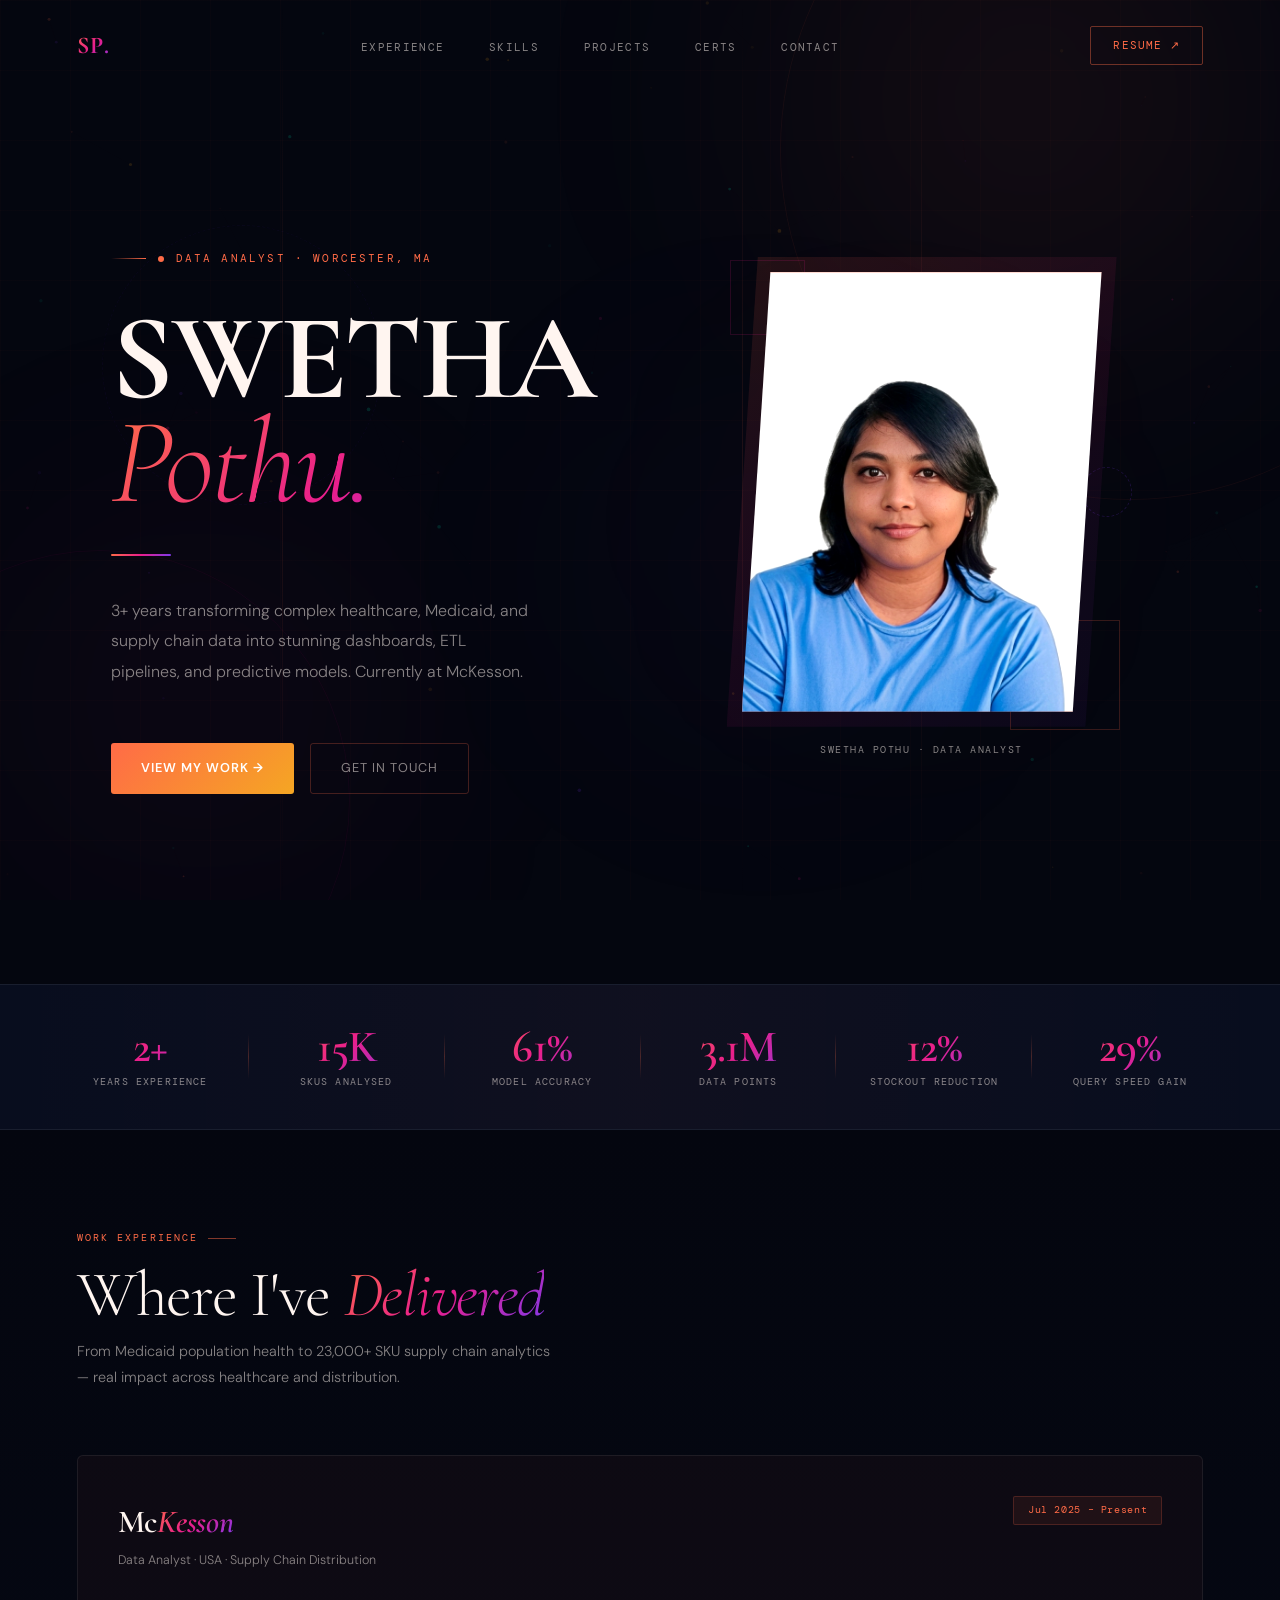
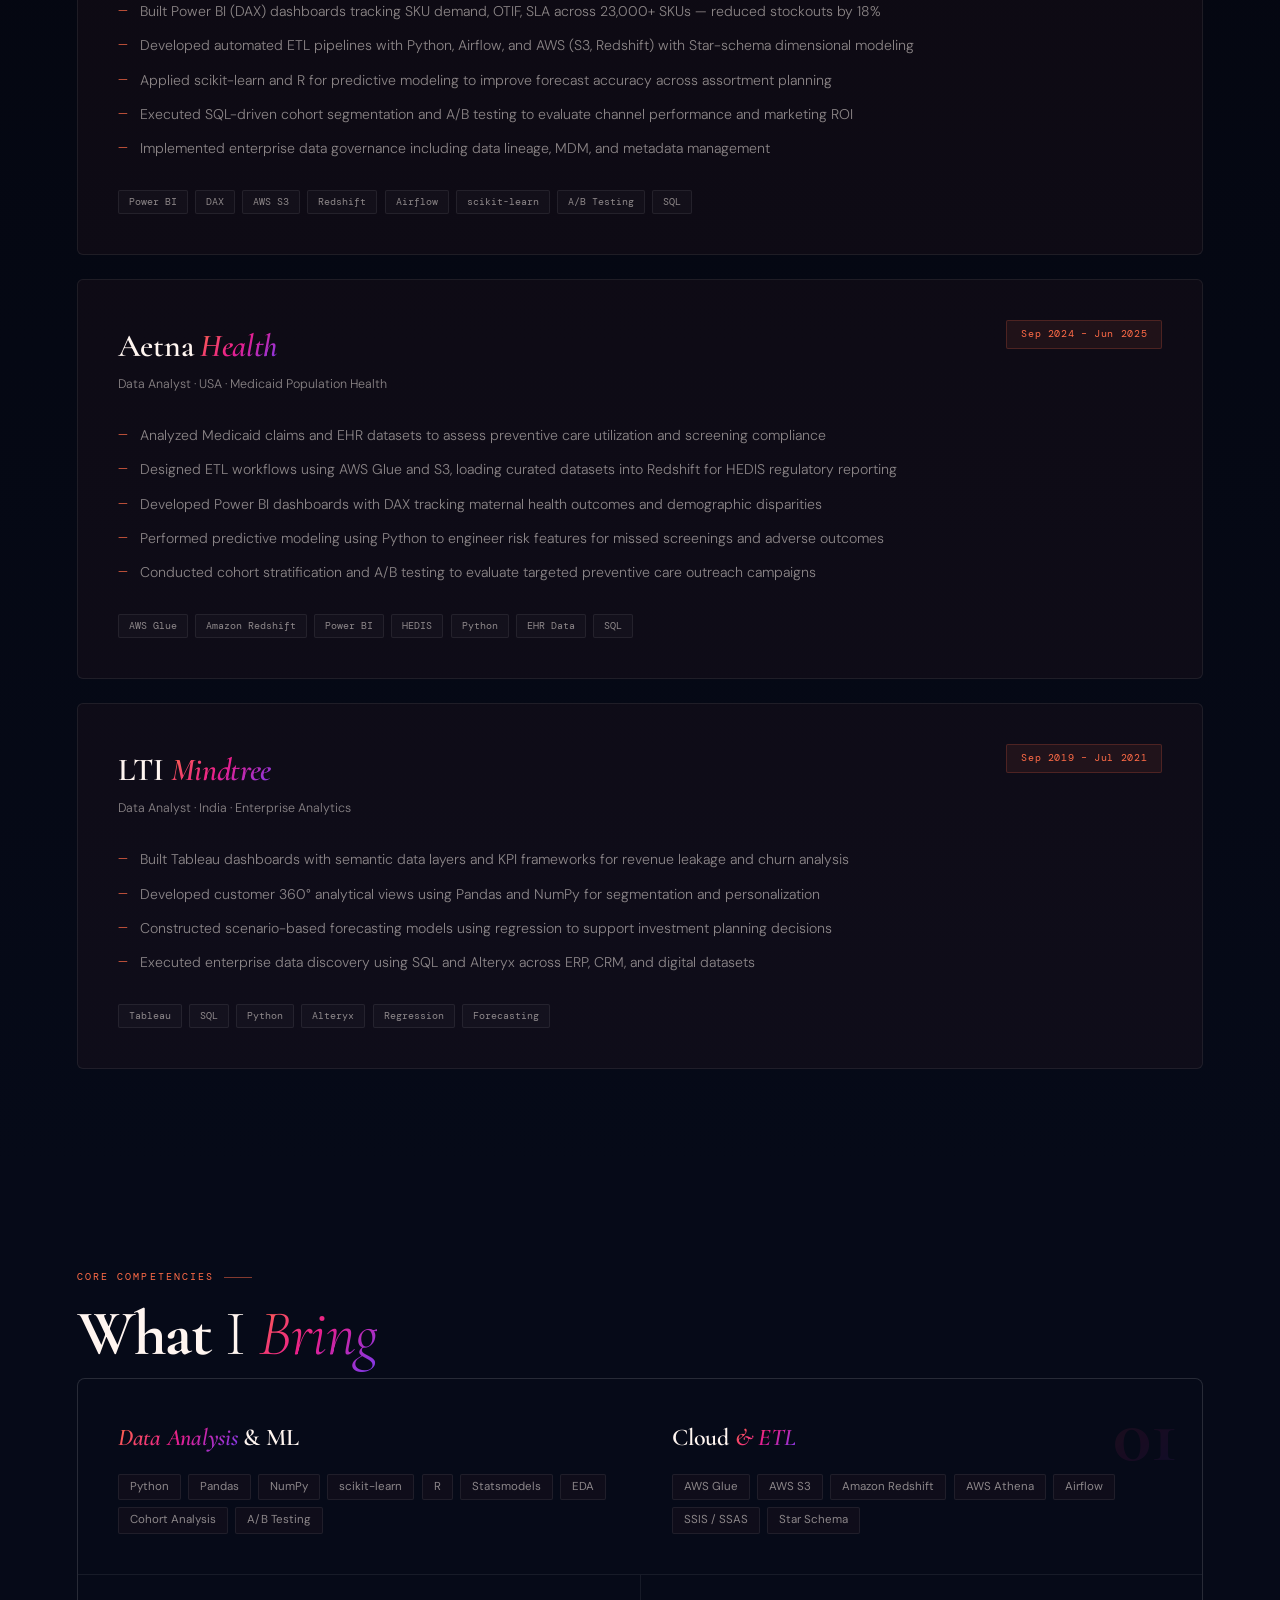
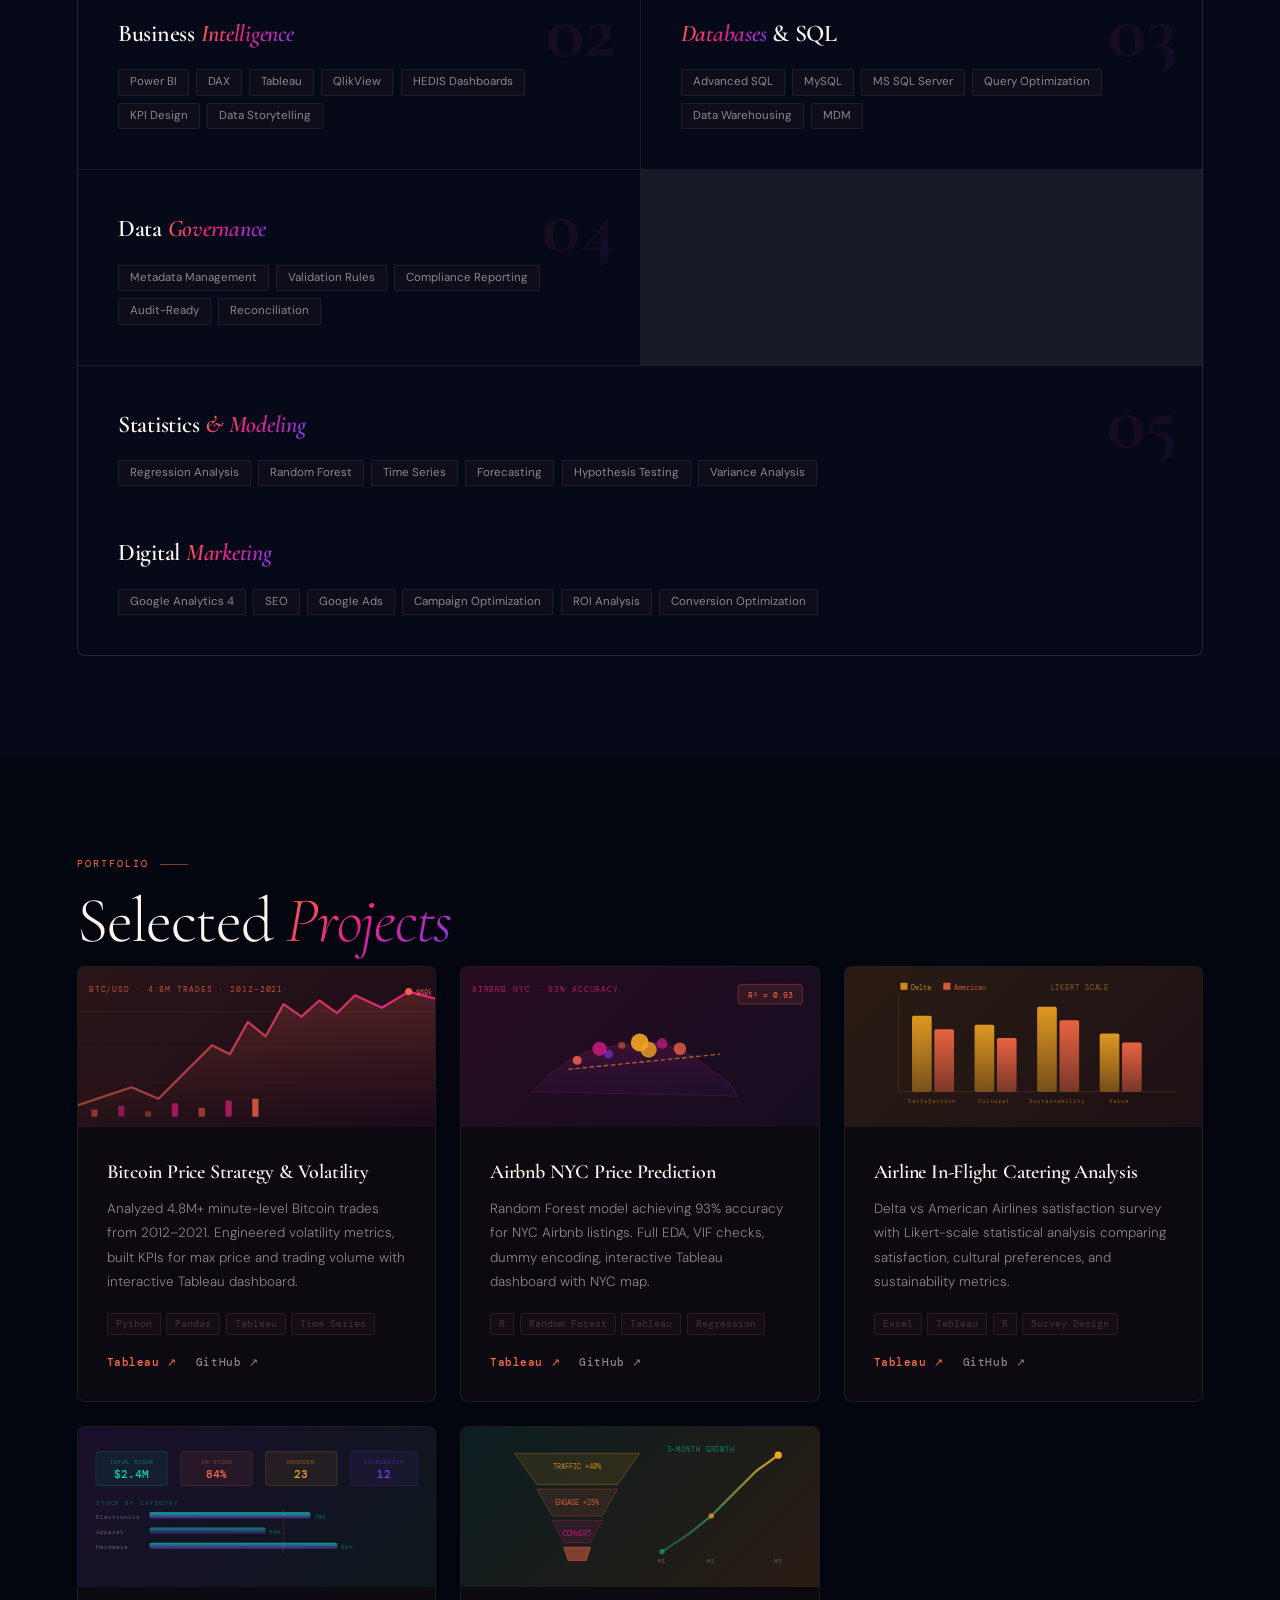
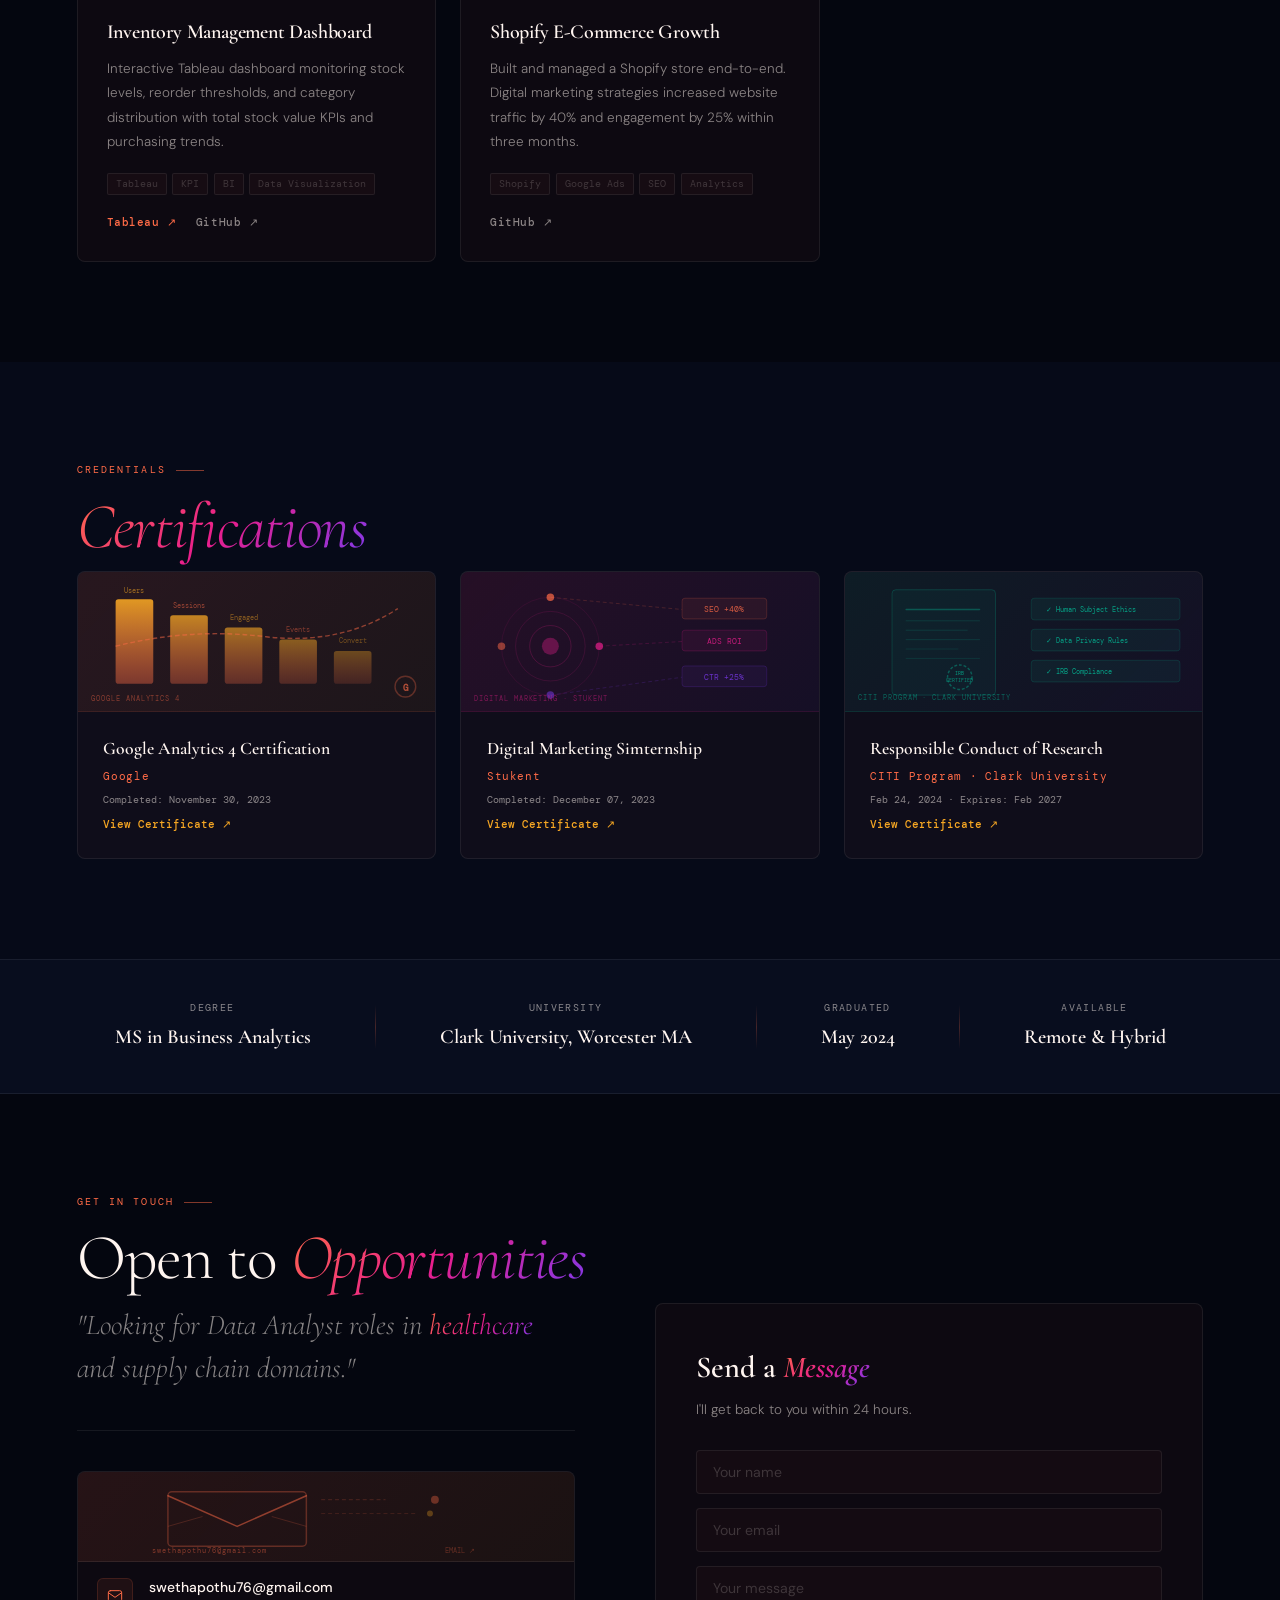
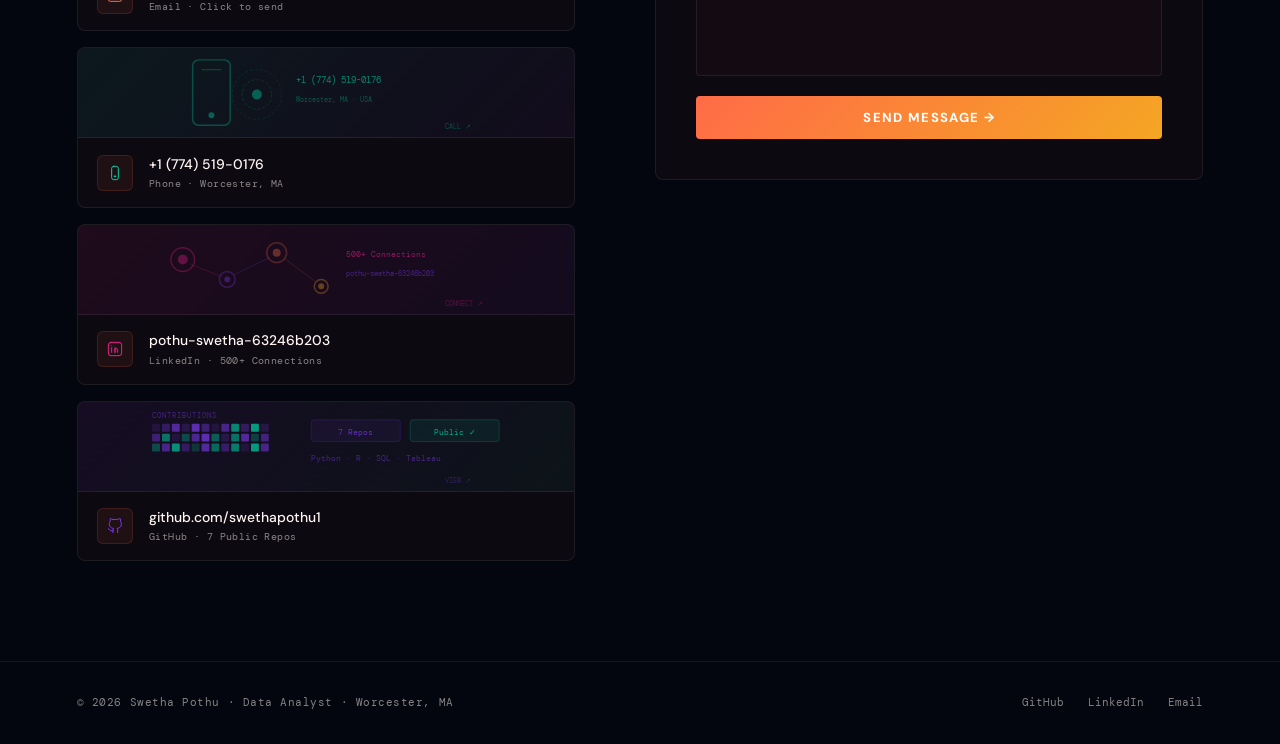
==== commit d1a81aae: "Force correct file" ====
--- a/index.html
+++ b/index.html
@@ -244,7 +244,7 @@
     <li><a href="#certifications">Certs</a></li>
     <li><a href="#contact">Contact</a></li>
   </ul>
-  <a href="assets/Swetha_Pothu_Data_Analyst.pdf" class="nres" target="_blank"><span>Resume ↗</span></a>
+  <a href="assets/swetha_resume.pdf" class="nres" target="_blank"><span>Resume ↗</span></a>
   <button class="mb" id="mb">☰</button>
 </nav>
 
@@ -266,7 +266,7 @@
       <div class="photo-deco-1"></div>
       <div class="photo-deco-2"></div>
       <div class="photo-deco-3"></div>
-      <img src="assets/about-pic.png" alt="Swetha Pothu" class="photo-img" onerror="this.style.display='none';document.getElementById('pf').style.display='flex'">
+      <img src="assets/about_pic _1.png" alt="Swetha Pothu" class="photo-img" onerror="this.style.display='none';document.getElementById('pf').style.display='flex'">
       <div class="photo-fallback" id="pf" style="display:none">👩‍💻</div>
       <div class="photo-border"></div>
       <div class="photo-label">Swetha Pothu · Data Analyst</div>
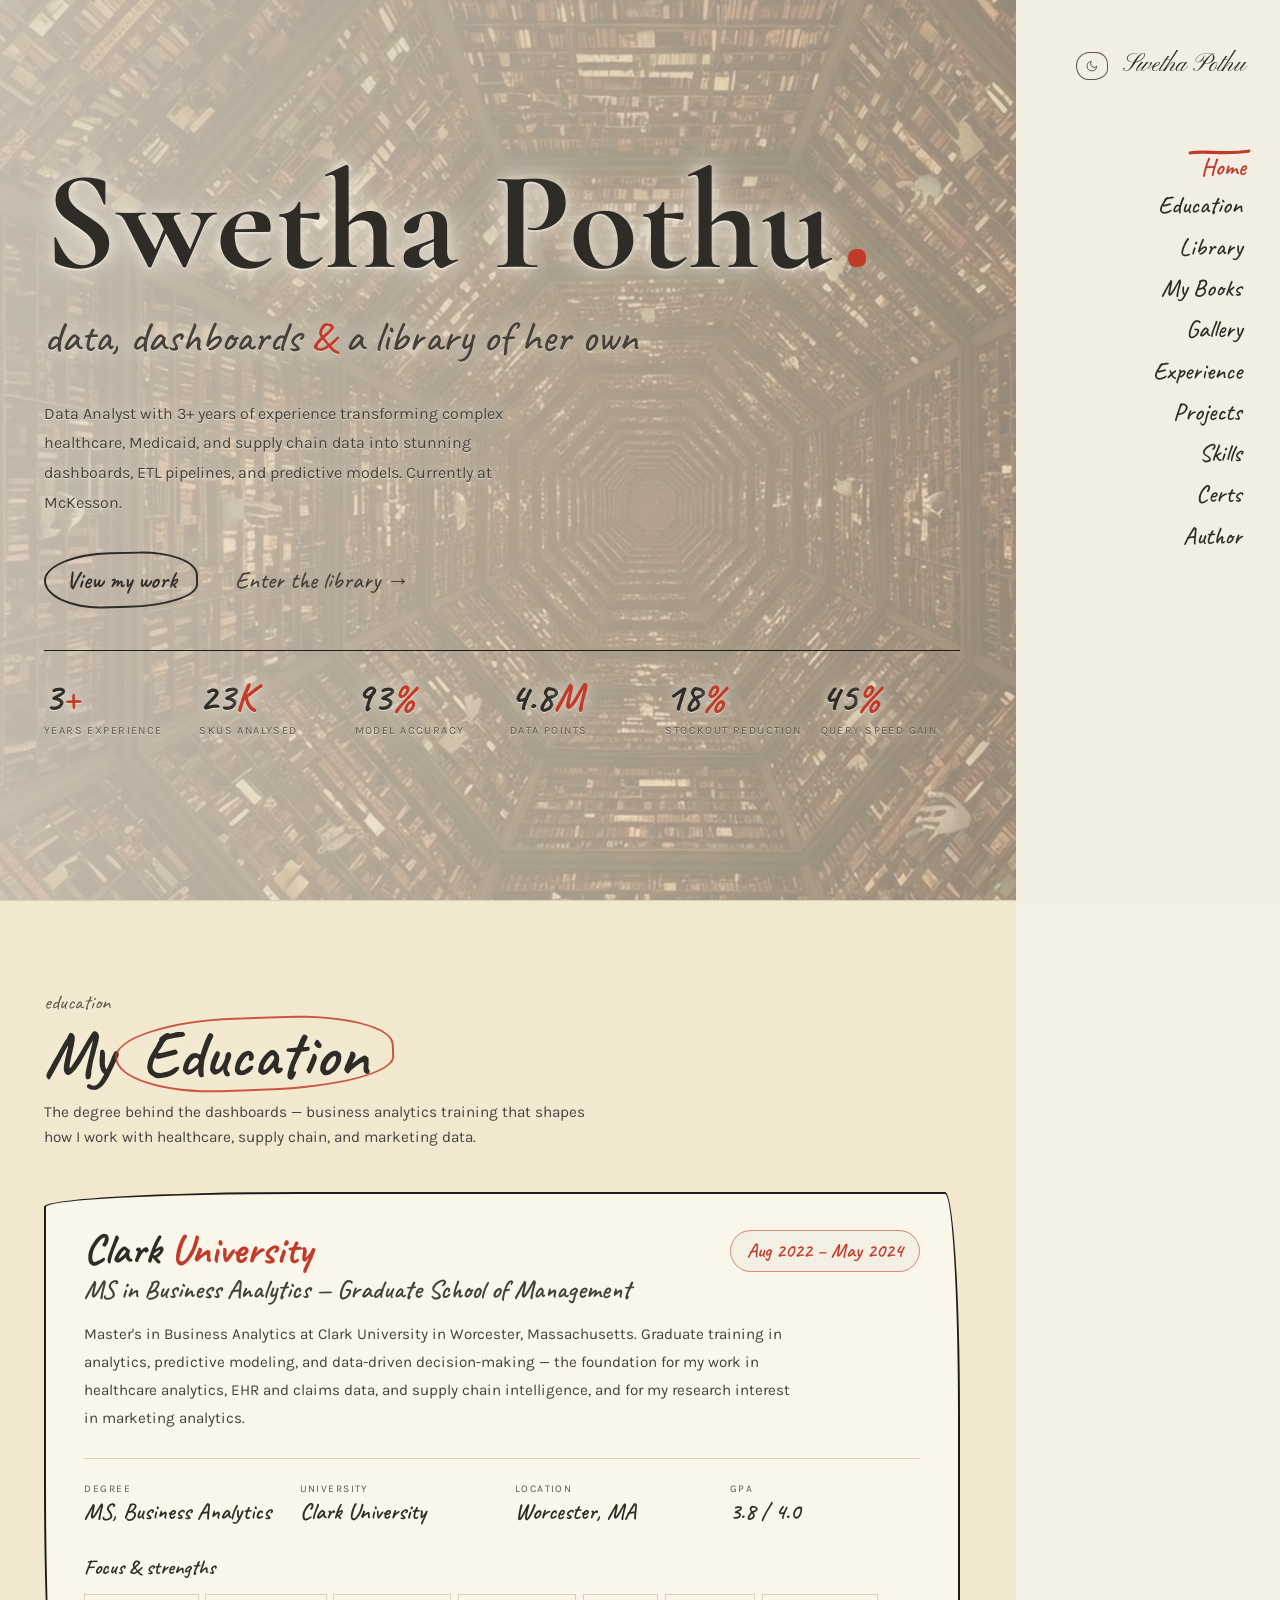
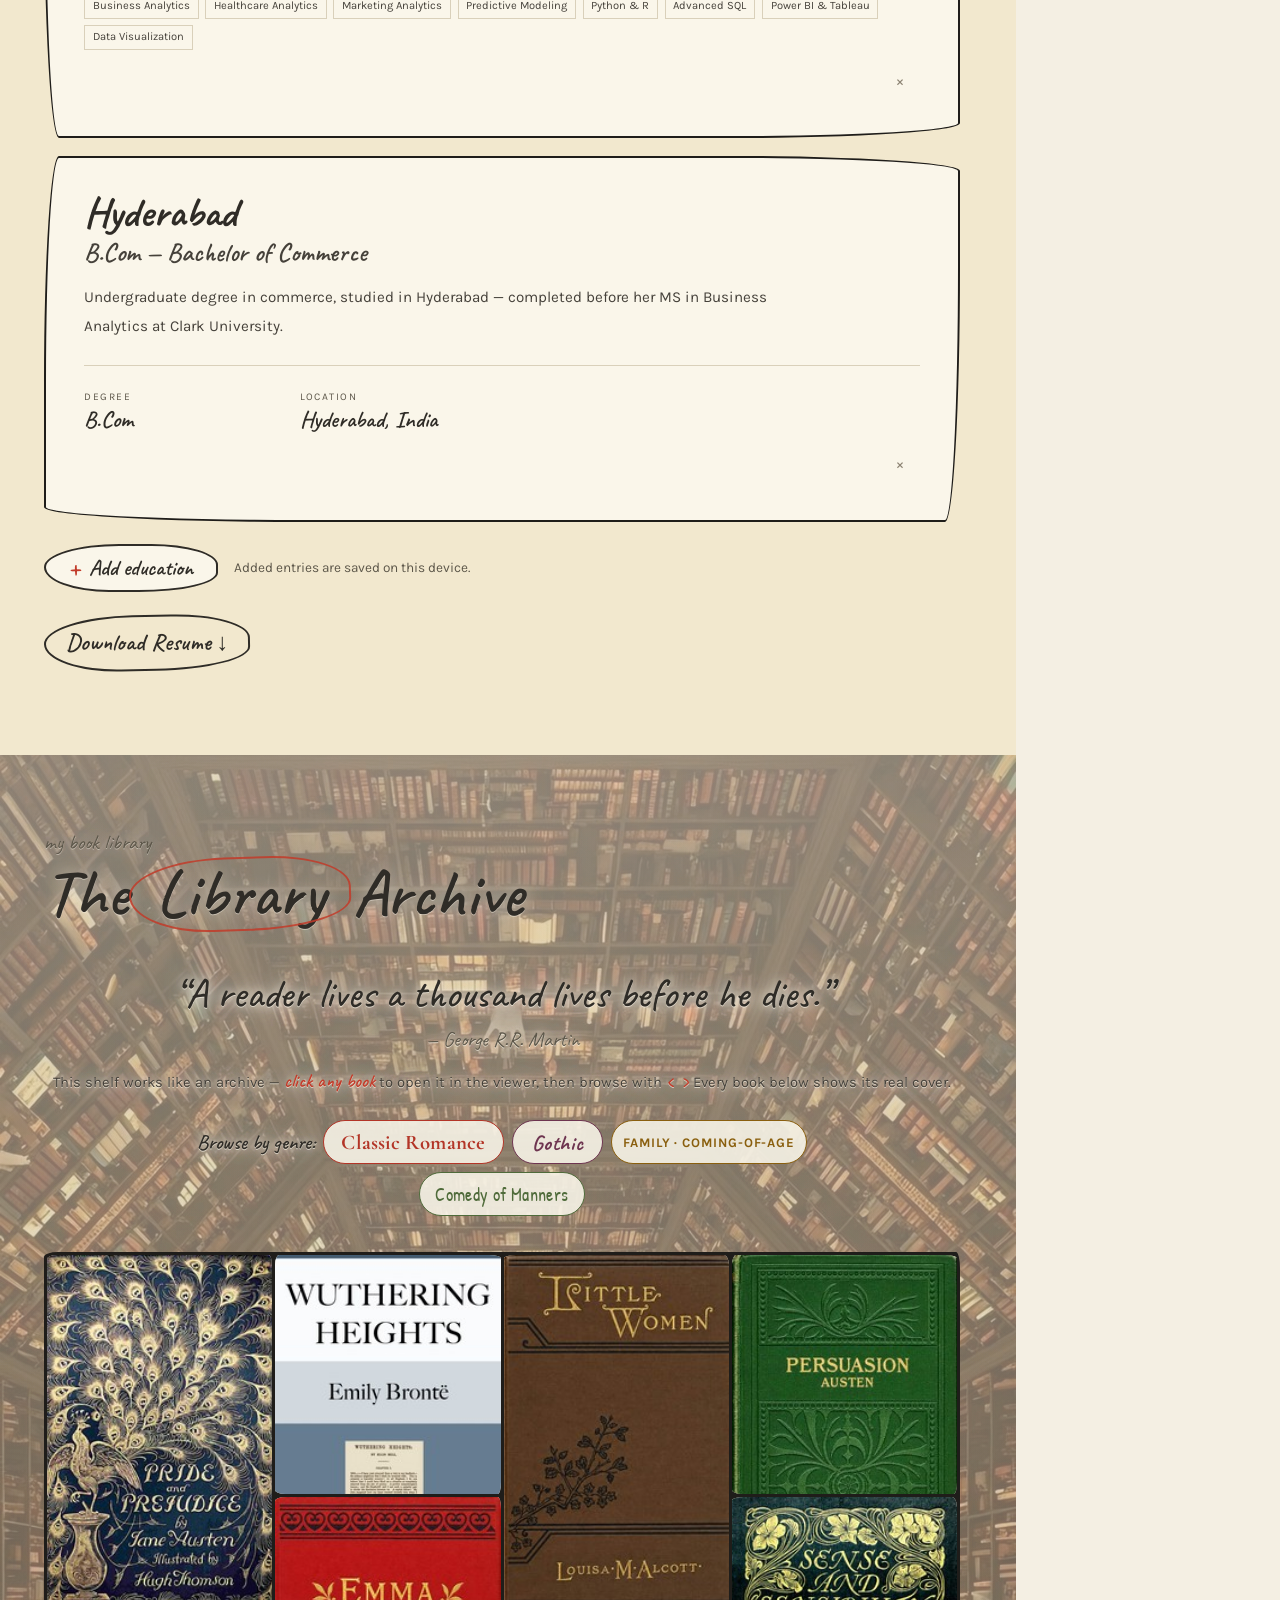
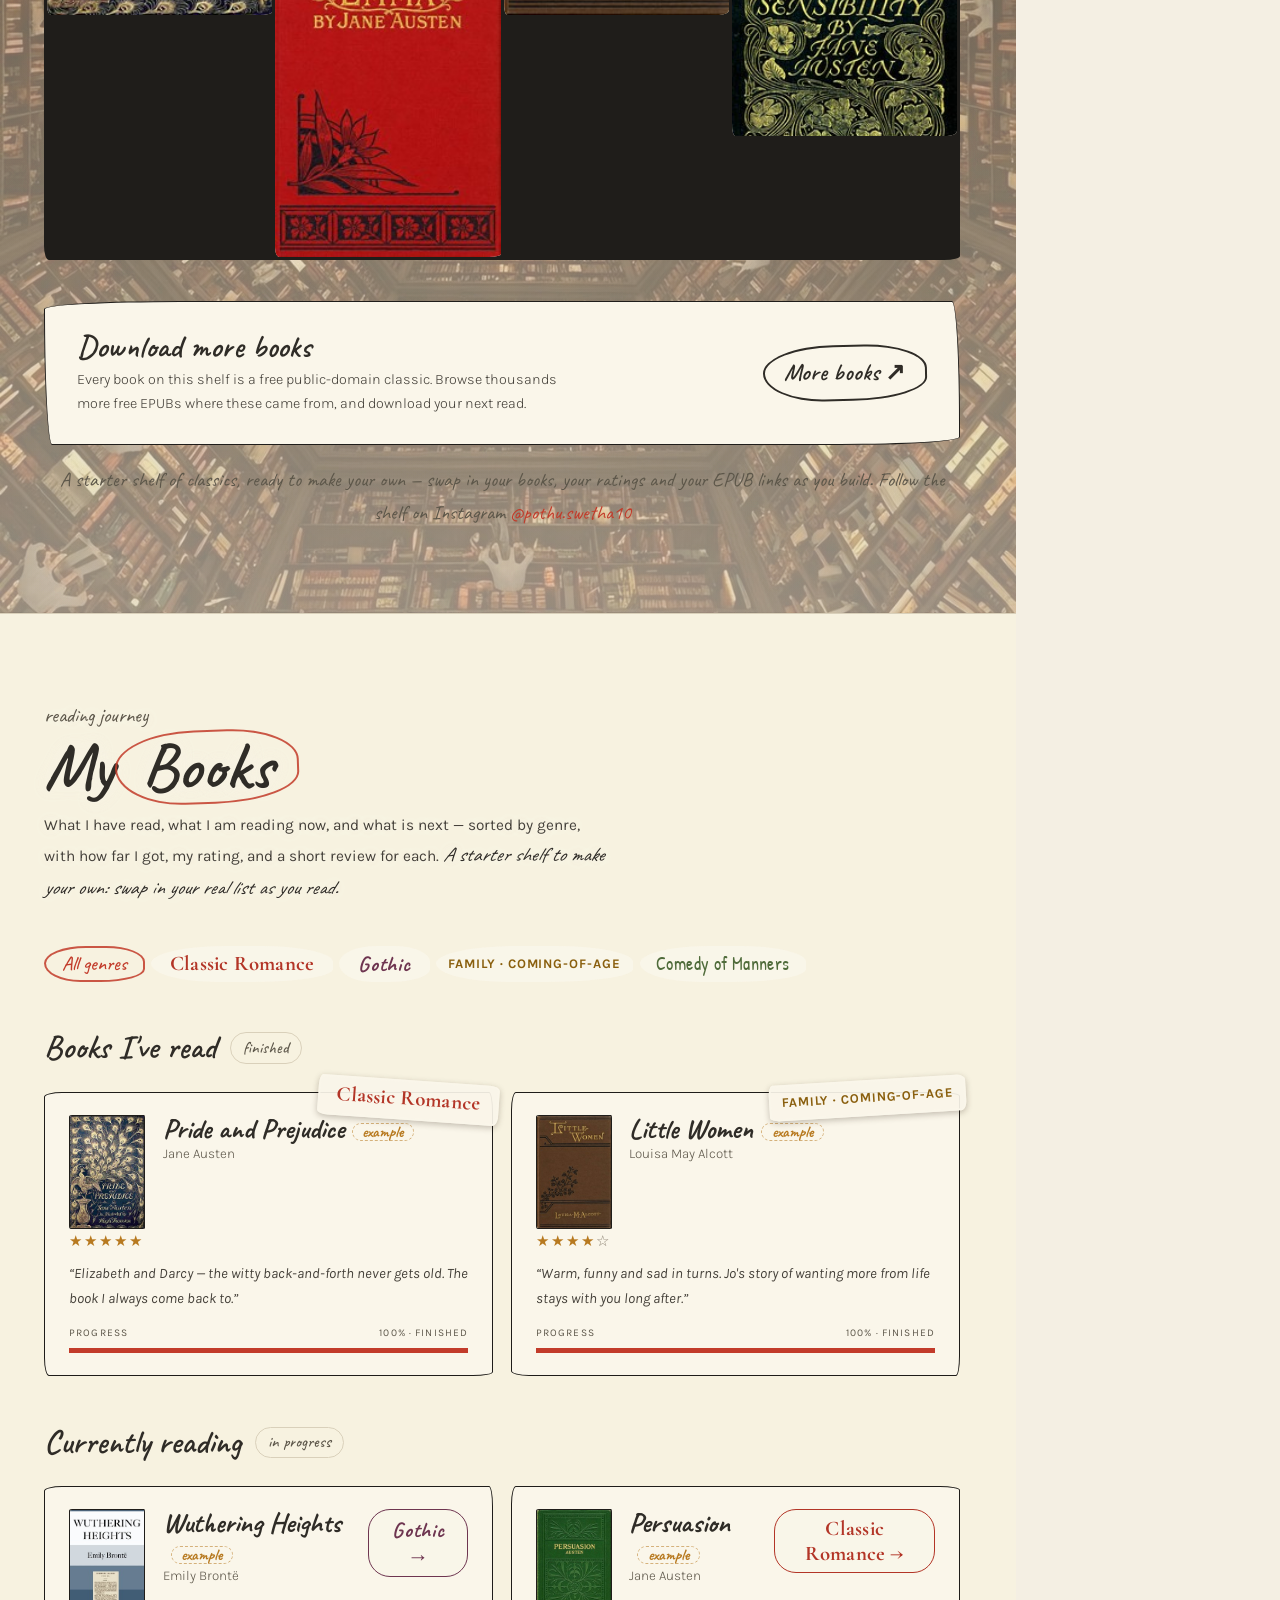
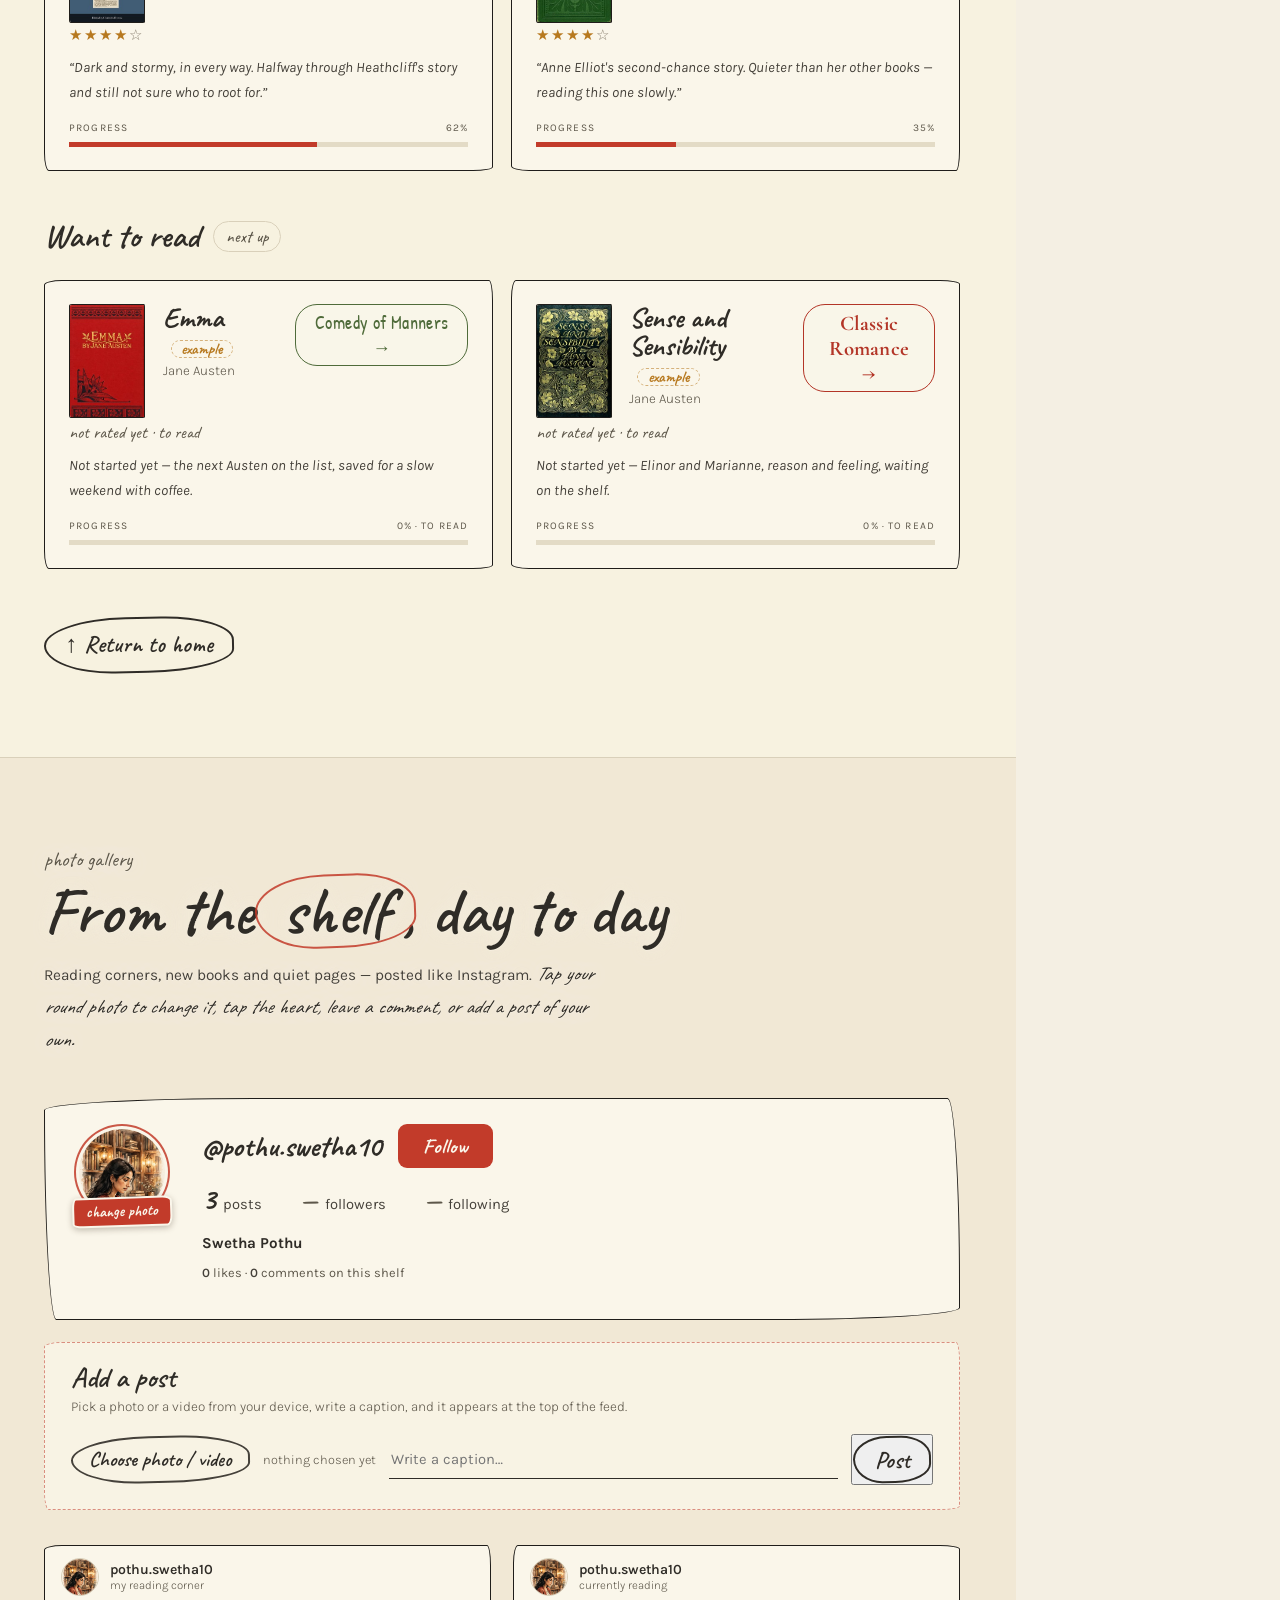
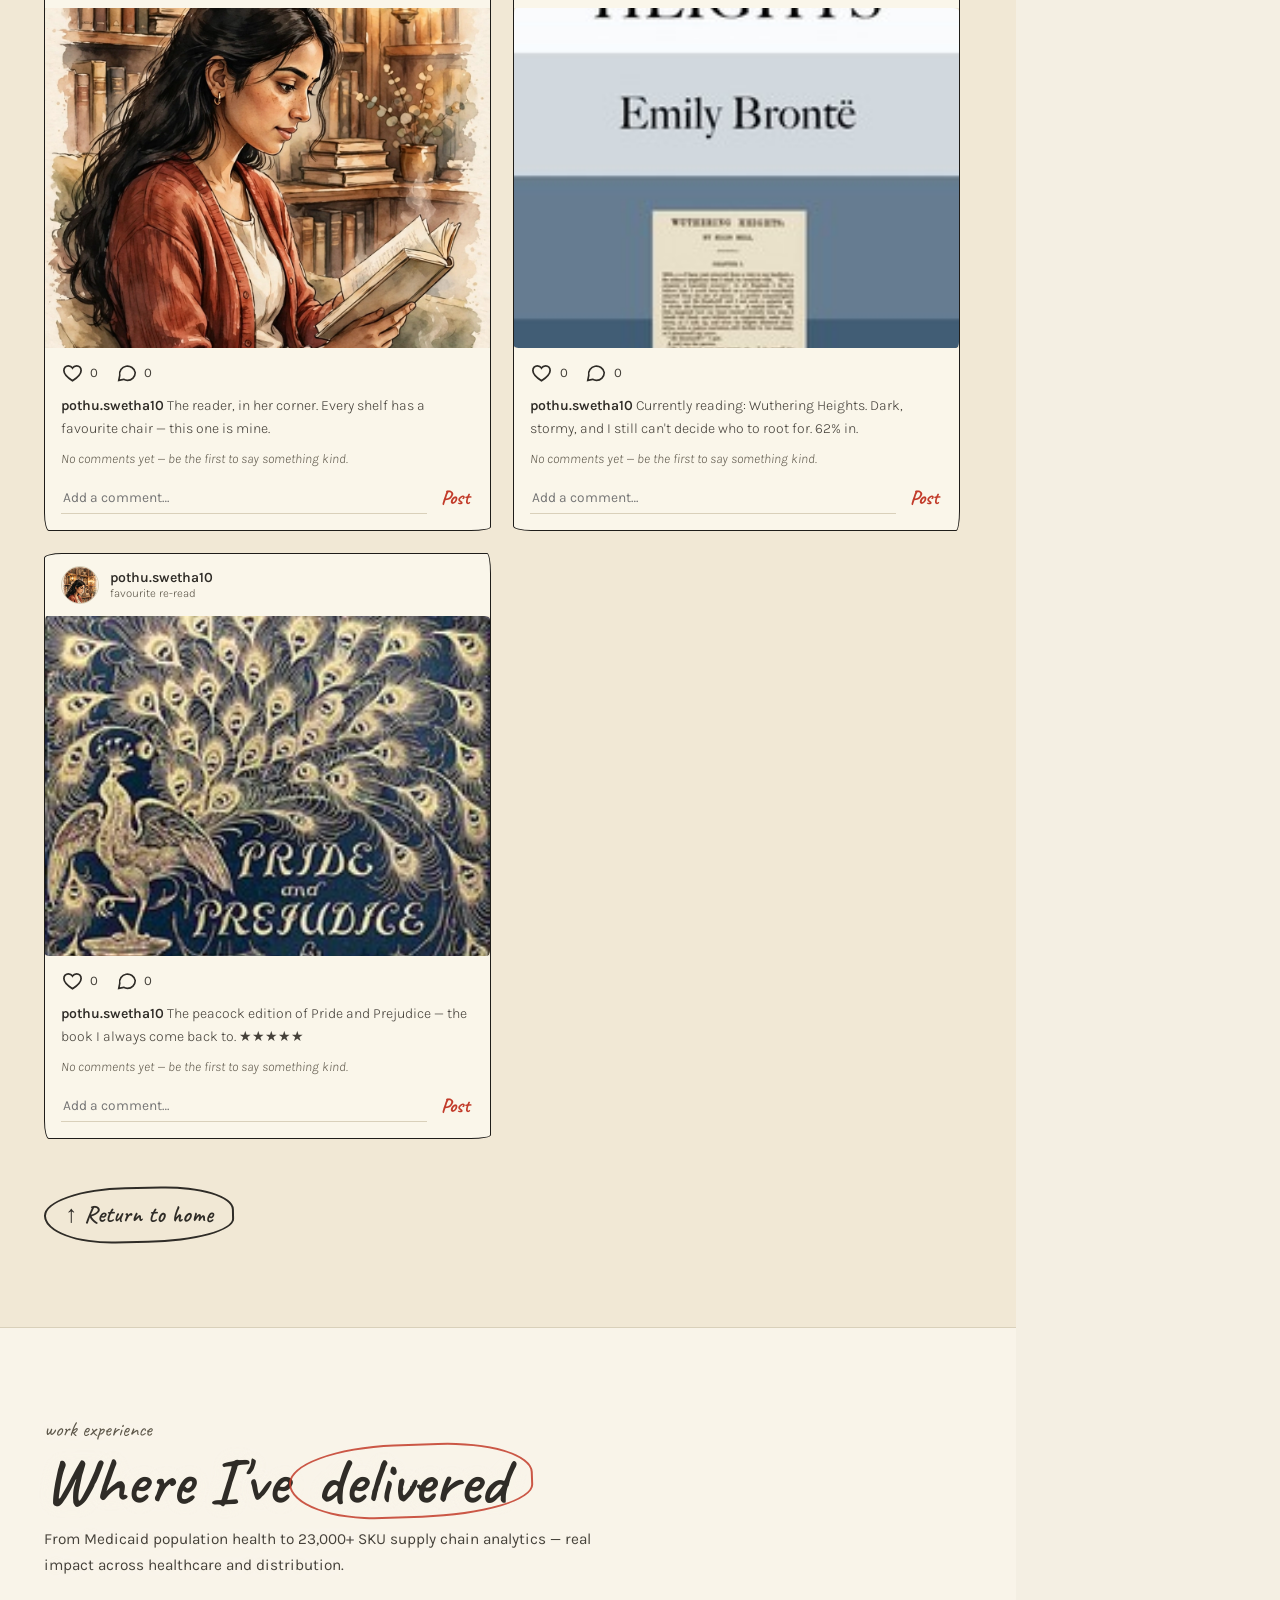
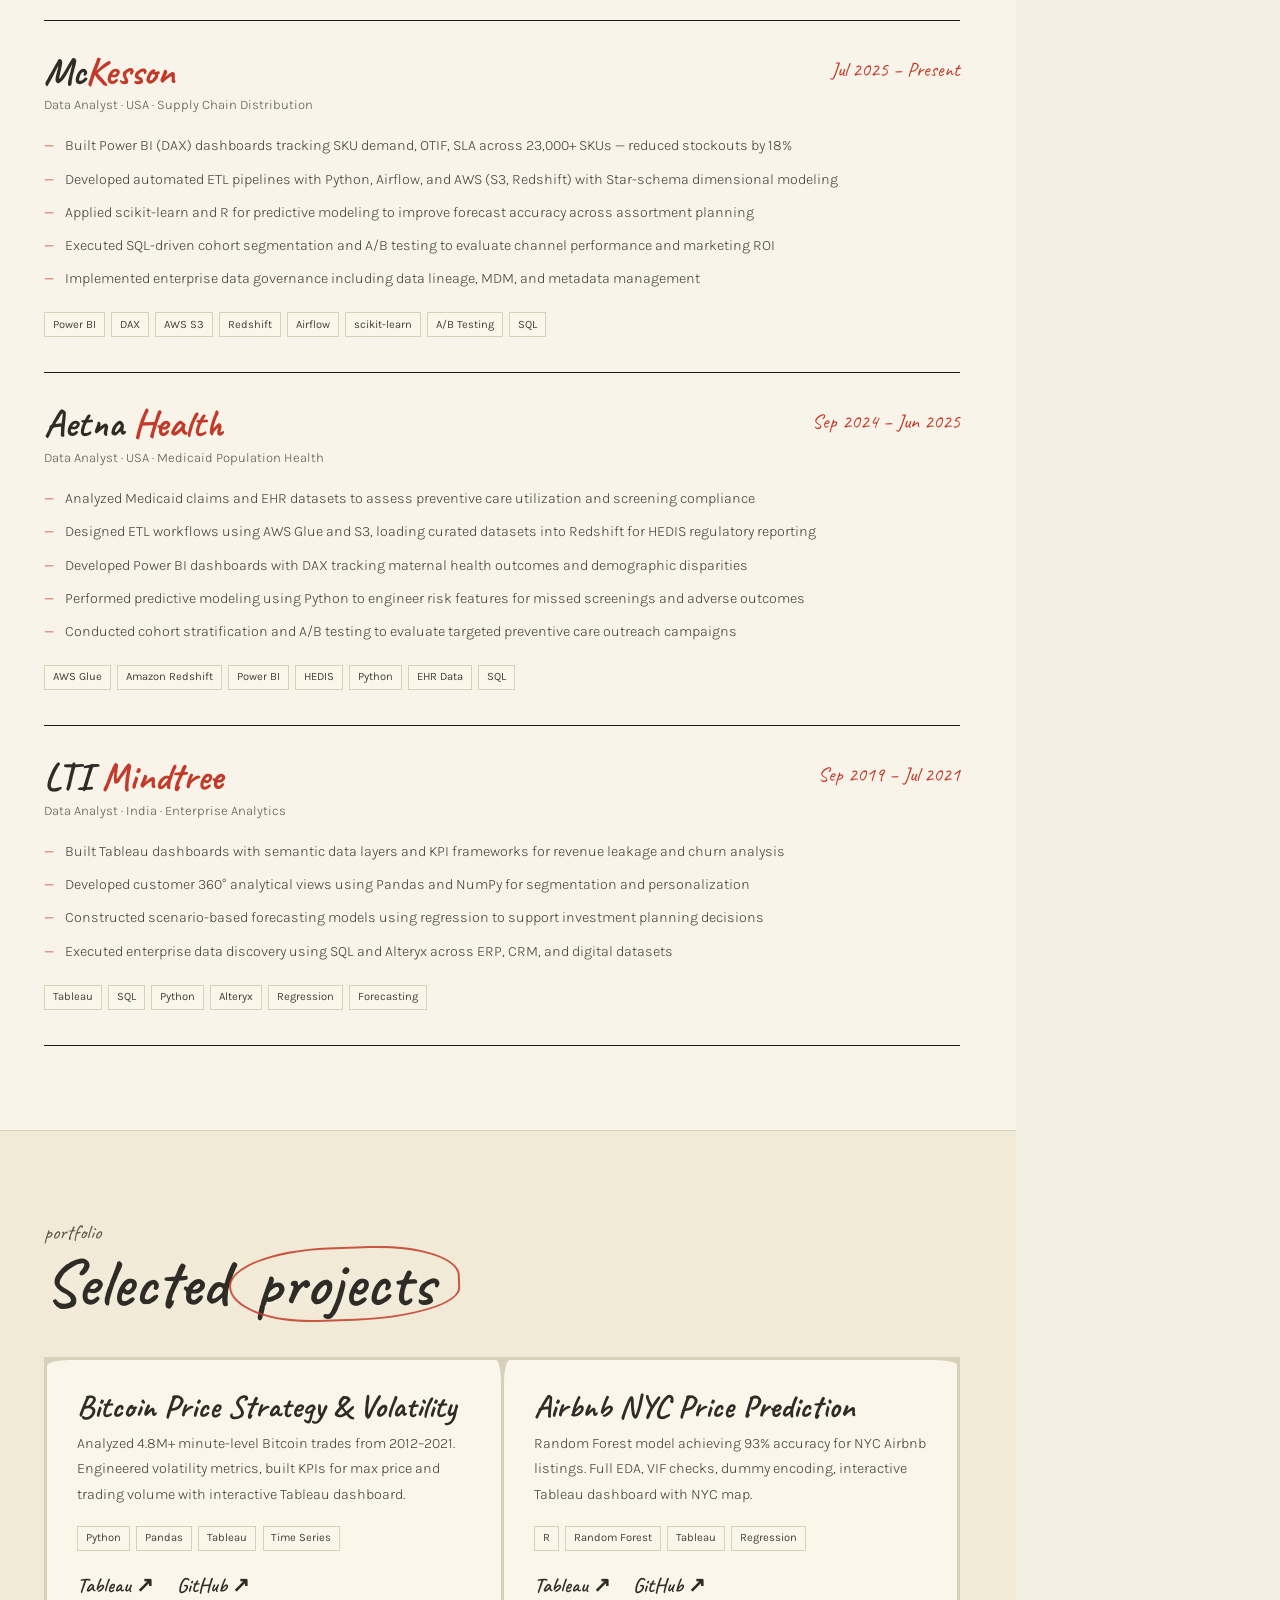
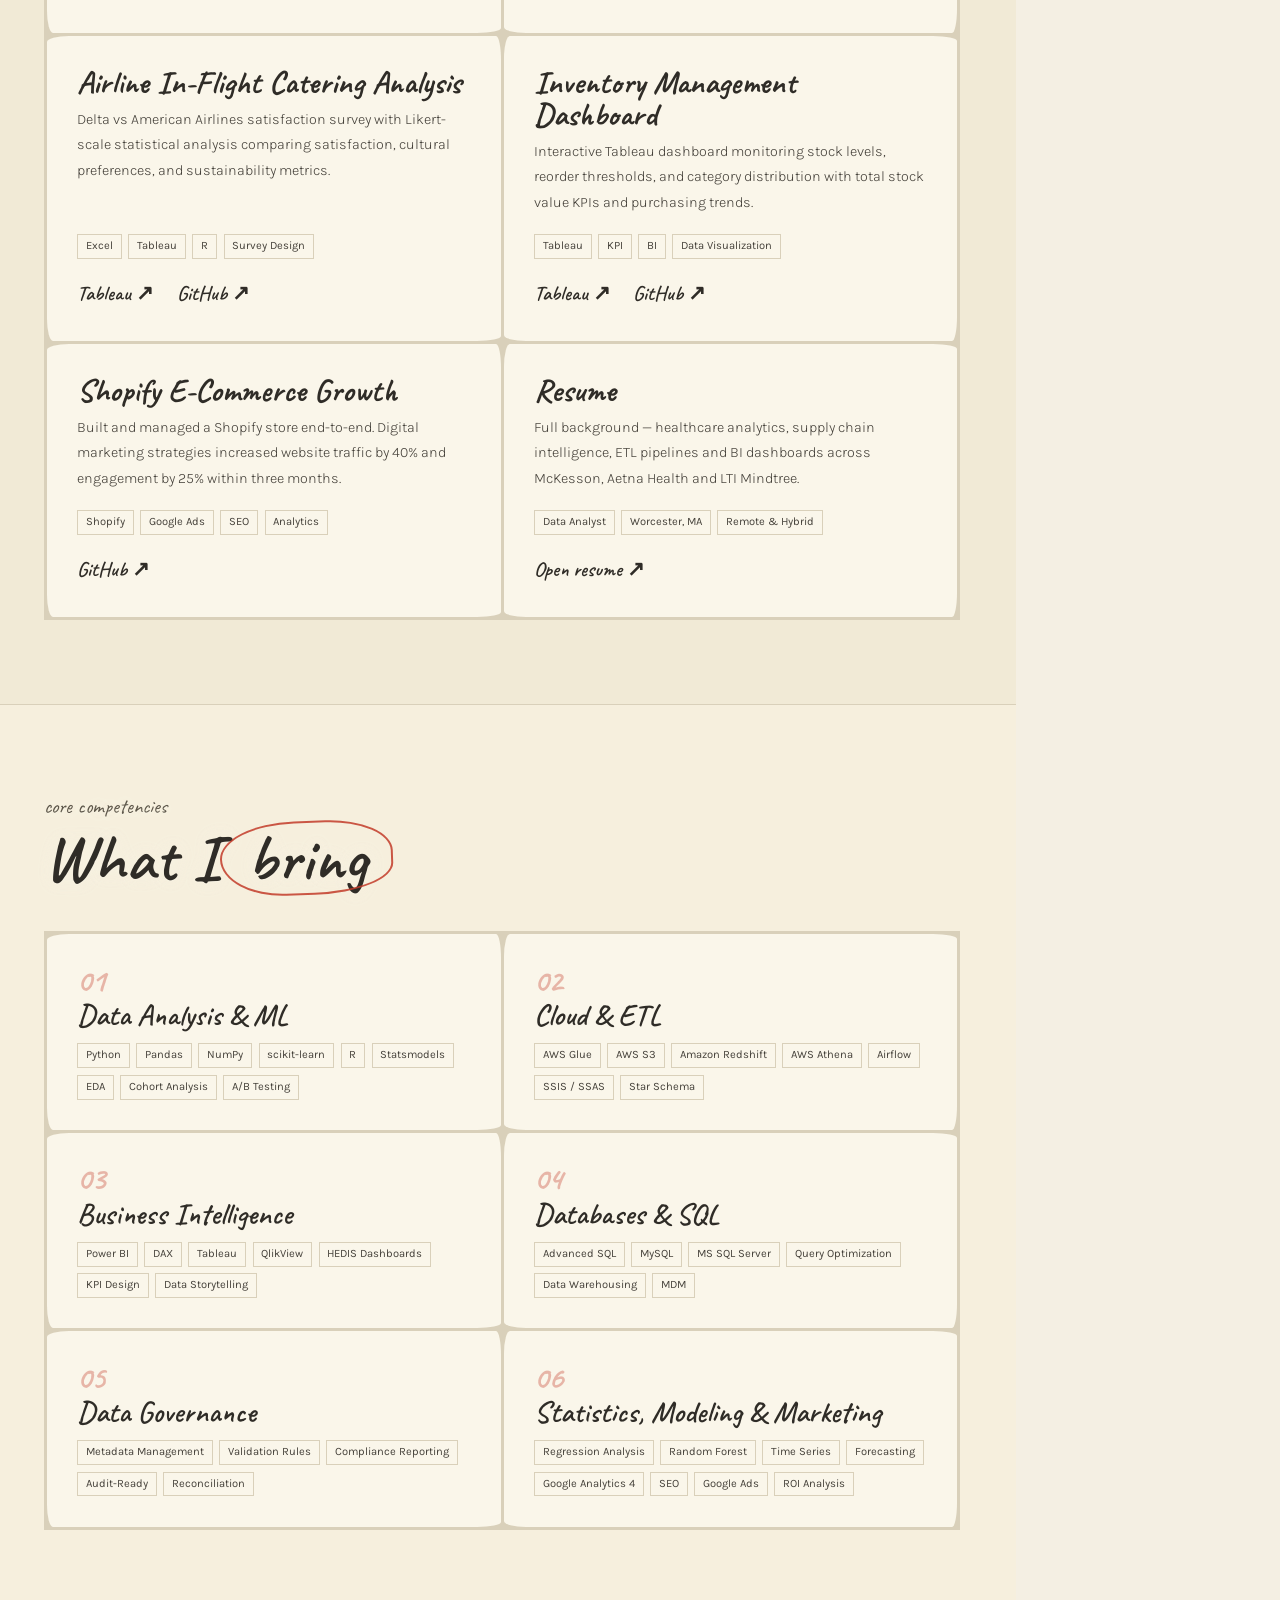
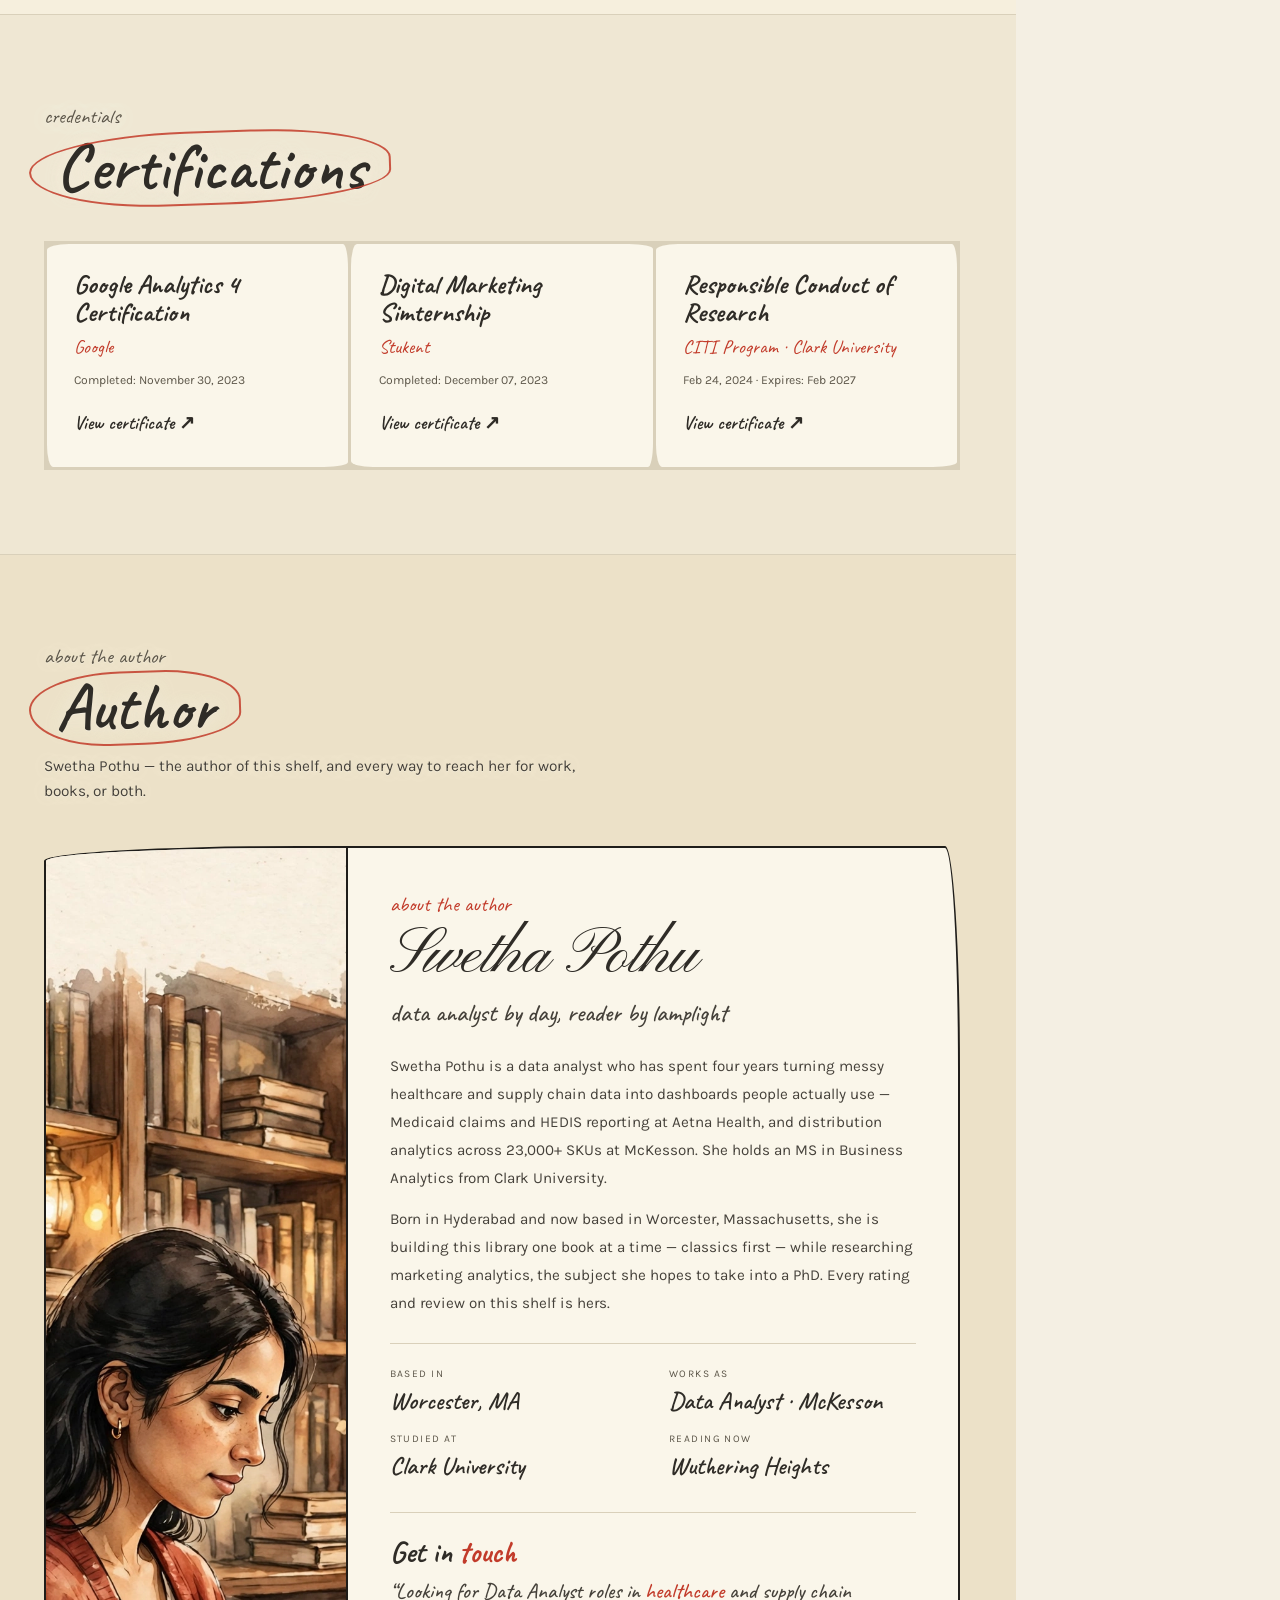
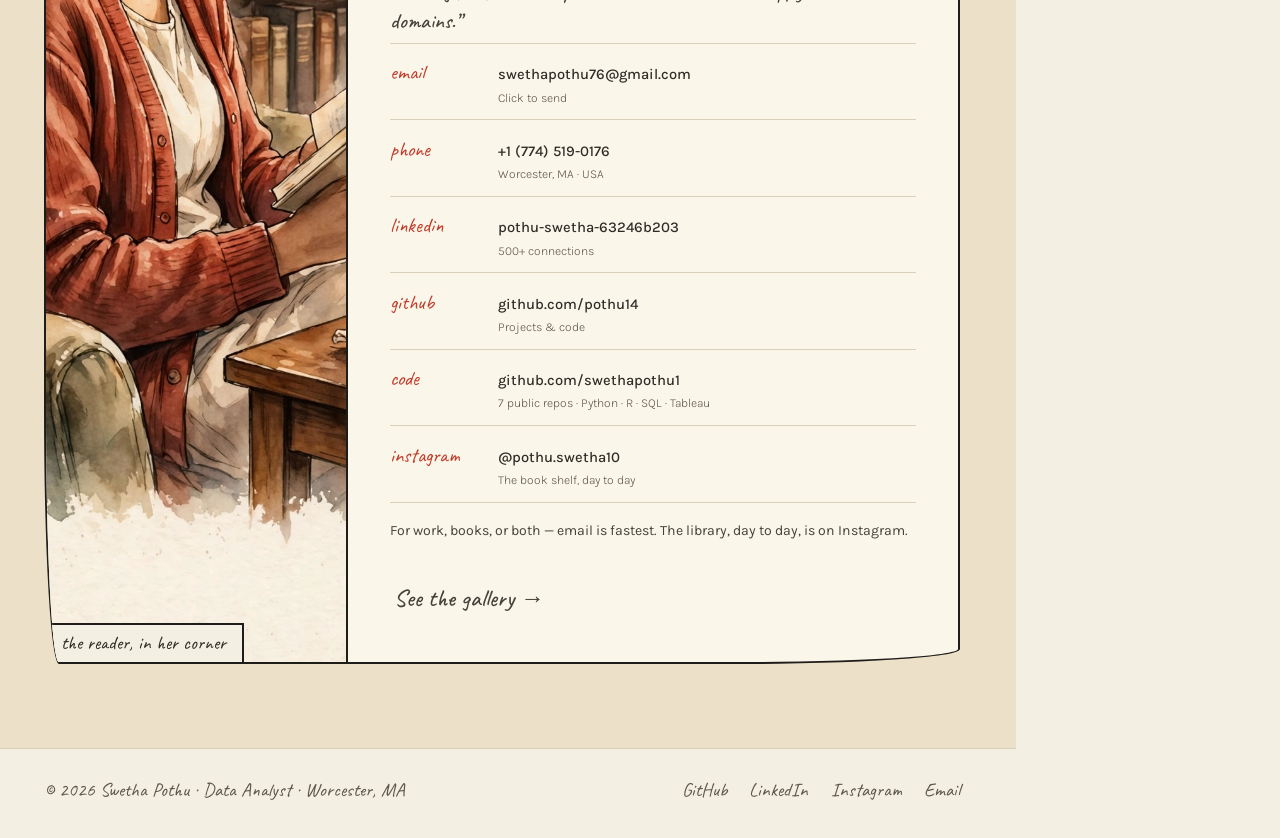
==== commit b98b21d9: "update portfolio with resume button" ====
--- a/index.html
+++ b/index.html
@@ -1,627 +1,461 @@
 <!DOCTYPE html>
-<html lang="en">
+<html lang="en" data-theme="light">
 <head>
 <meta charset="UTF-8">
 <meta name="viewport" content="width=device-width, initial-scale=1.0">
+<script>(function(){try{var d=window.matchMedia&&window.matchMedia('(prefers-color-scheme: dark)').matches;document.documentElement.setAttribute('data-theme',d?'dark':'light');}catch(e){document.documentElement.setAttribute('data-theme','light');}})();</script>
 <title>Swetha Pothu — Data Analyst</title>
-<link href="https://fonts.googleapis.com/css2?family=Cormorant+Garamond:ital,wght@0,300;0,400;0,600;0,700;1,300;1,400;1,600&family=DM+Sans:wght@300;400;500;600&family=DM+Mono:wght@400;500&display=swap" rel="stylesheet">
-<style>
-:root{
-  --bg:#04060f;--bg2:#060a18;--bg3:#080d1e;
-  --v1:#ff6b47;--v2:#e91e8c;--v3:#7c3aed;--v4:#f5a623;--v5:#00d4aa;
-  --glass:rgba(255,107,71,0.04);--glass2:rgba(255,107,71,0.08);
-  --border:rgba(255,255,255,0.07);--border2:rgba(255,107,71,0.25);
-  --text:#fff5f0;--muted:rgba(255,245,240,0.52);--faint:rgba(255,245,240,0.18);
-  --fd:'Cormorant Garamond',serif;--fb:'DM Sans',sans-serif;--fm:'DM Mono',monospace;
-  --grad:linear-gradient(135deg,var(--v1),var(--v2),var(--v3));
-  --grad2:linear-gradient(135deg,var(--v1),var(--v4));
-}
-*,*::before,*::after{box-sizing:border-box;margin:0;padding:0}
-html{scroll-behavior:smooth}
-body{font-family:var(--fb);background:var(--bg);color:var(--text);overflow-x:hidden;line-height:1.6}
-.ambient{position:fixed;inset:0;z-index:0;pointer-events:none;overflow:hidden}
-.amb-orb{position:absolute;border-radius:50%;filter:blur(130px);animation:ambDrift 20s ease-in-out infinite}
-.a1{width:800px;height:800px;background:radial-gradient(circle,rgba(255,107,71,0.1),transparent 60%);top:-300px;right:-150px}
-.a2{width:600px;height:600px;background:radial-gradient(circle,rgba(233,30,140,0.08),transparent 60%);bottom:-100px;left:-100px;animation-delay:-8s}
-.a3{width:500px;height:500px;background:radial-gradient(circle,rgba(124,58,237,0.07),transparent 60%);top:35%;left:40%;animation-delay:-14s}
-.a4{width:400px;height:400px;background:radial-gradient(circle,rgba(245,166,35,0.06),transparent 60%);bottom:20%;right:15%;animation-delay:-5s}
-@keyframes ambDrift{0%,100%{transform:translate(0,0) scale(1)}33%{transform:translate(30px,-45px) scale(1.06)}66%{transform:translate(-20px,30px) scale(0.95)}}
-.grid-bg{position:fixed;inset:0;z-index:0;pointer-events:none;background-image:linear-gradient(rgba(255,107,71,0.02) 1px,transparent 1px),linear-gradient(90deg,rgba(255,107,71,0.02) 1px,transparent 1px);background-size:70px 70px}
-.deco{position:fixed;inset:0;z-index:0;pointer-events:none;overflow:hidden}
-.deco-ring{position:absolute;border-radius:50%;animation:ringRot 40s linear infinite}
-.dr1{width:700px;height:700px;top:-200px;right:-200px;border:1px solid rgba(255,107,71,0.06)}
-.dr2{width:500px;height:500px;bottom:-150px;left:-150px;border:1px solid rgba(233,30,140,0.05);animation-direction:reverse;animation-duration:30s}
-.dr3{width:280px;height:280px;top:25%;left:8%;border:1px dashed rgba(124,58,237,0.05);animation-duration:50s}
-@keyframes ringRot{to{transform:rotate(360deg)}}
-.deco-line{position:absolute;width:1px;background:linear-gradient(to bottom,transparent,rgba(255,107,71,0.1),transparent)}
-.dl1{height:100vh;top:0;left:22%;animation:lf 5s ease-in-out infinite}
-.dl2{height:100vh;top:0;right:28%;animation:lf 7s ease-in-out infinite 1.5s}
-.dl3{height:100vh;top:0;left:58%;animation:lf 6s ease-in-out infinite 3s}
-@keyframes lf{0%,100%{opacity:.25}50%{opacity:.9}}
-nav{position:fixed;top:0;width:100%;z-index:200;padding:26px 6%;display:flex;justify-content:space-between;align-items:center;transition:all .4s}
-nav.s{background:rgba(4,6,15,0.94);backdrop-filter:blur(28px);border-bottom:1px solid var(--border);padding:14px 6%}
-.nlogo{font-family:var(--fd);font-size:1.5rem;font-weight:700;text-decoration:none;letter-spacing:.06em;background:var(--grad);-webkit-background-clip:text;-webkit-text-fill-color:transparent;background-clip:text}
-.nl{display:flex;gap:2.8rem;list-style:none}
-.nl a{font-family:var(--fm);font-size:.68rem;color:var(--muted);text-decoration:none;letter-spacing:.12em;text-transform:uppercase;transition:color .2s}
-.nl a:hover{color:var(--v1)}
-.nres{font-family:var(--fm);font-size:.68rem;padding:10px 22px;border:1px solid rgba(255,107,71,0.4);border-radius:2px;color:var(--v1);text-decoration:none;letter-spacing:.1em;text-transform:uppercase;transition:all .3s;position:relative;overflow:hidden}
-.nres::before{content:'';position:absolute;inset:0;background:var(--grad2);opacity:0;transition:opacity .3s}
-.nres:hover{color:#fff}.nres:hover::before{opacity:1}
-.nres span{position:relative;z-index:1}
-.mb{display:none;background:none;border:none;color:var(--text);font-size:1.4rem;cursor:pointer}
-#home{min-height:100vh;position:relative;z-index:2;display:grid;grid-template-columns:1fr 1fr;overflow:hidden}
-.hl{display:flex;flex-direction:column;justify-content:center;padding:150px 6% 90px}
-.hero-kicker{font-family:var(--fm);font-size:.68rem;color:var(--v1);letter-spacing:.2em;text-transform:uppercase;margin-bottom:2.5rem;display:flex;align-items:center;gap:12px;animation:fadeUp .8s ease both}
-.hero-kicker::before{content:'';width:35px;height:1px;background:linear-gradient(to right,transparent,var(--v1))}
-.hero-kicker .dot{width:6px;height:6px;border-radius:50%;background:var(--v1);animation:blink 1.8s infinite}
-@keyframes blink{0%,100%{opacity:1;box-shadow:0 0 6px var(--v1)}50%{opacity:.3;box-shadow:none}}
-.hero-name{font-family:var(--fd);font-size:clamp(4.5rem,9.5vw,9rem);font-weight:300;line-height:.85;letter-spacing:-.02em;margin-bottom:2.5rem;animation:fadeUp .8s .1s ease both}
-.hero-name .bold{font-weight:700;display:block;color:var(--text)}
-.hero-name .grad{display:block;font-style:italic;background:var(--grad);-webkit-background-clip:text;-webkit-text-fill-color:transparent;background-clip:text}
-.hero-divider{width:60px;height:2px;background:var(--grad);margin-bottom:2.5rem;animation:fadeUp .8s .2s ease both;border-radius:2px}
-.hero-desc{font-size:1rem;color:var(--muted);max-width:420px;line-height:1.9;font-weight:300;margin-bottom:3.5rem;animation:fadeUp .8s .3s ease both}
-.hero-btns{display:flex;gap:1rem;flex-wrap:wrap;animation:fadeUp .8s .4s ease both}
-.btn-v{display:inline-flex;align-items:center;gap:8px;padding:14px 30px;background:var(--grad2);color:#fff;font-family:var(--fb);font-weight:600;font-size:.8rem;letter-spacing:.08em;text-transform:uppercase;border-radius:3px;text-decoration:none;transition:all .3s;border:none;cursor:pointer}
-.btn-v:hover{transform:translateY(-3px);box-shadow:0 15px 40px rgba(255,107,71,0.3)}
-.btn-ghost{display:inline-flex;align-items:center;gap:8px;padding:14px 30px;border:1px solid var(--border2);color:var(--muted);font-size:.8rem;letter-spacing:.08em;text-transform:uppercase;border-radius:3px;text-decoration:none;transition:all .3s}
-.btn-ghost:hover{border-color:var(--v1);color:var(--text)}
-@keyframes fadeUp{from{opacity:0;transform:translateY(28px)}to{opacity:1;transform:translateY(0)}}
-.hr{position:relative;display:flex;align-items:center;justify-content:center;overflow:hidden}
-.photo-frame{position:relative;width:360px;height:440px;animation:fadeUp .8s .15s ease both}
-.photo-bg-shape{position:absolute;inset:-15px;background:linear-gradient(135deg,rgba(255,107,71,0.12),rgba(233,30,140,0.08),rgba(124,58,237,0.06));clip-path:polygon(8% 0%,100% 0%,92% 100%,0% 100%)}
-.photo-glow{position:absolute;inset:0;background:linear-gradient(135deg,rgba(255,107,71,0.08),transparent 60%);clip-path:polygon(8% 0%,100% 0%,92% 100%,0% 100%)}
-.photo-border{position:absolute;inset:0;border:1px solid rgba(255,107,71,0.25);clip-path:polygon(8% 0%,100% 0%,92% 100%,0% 100%)}
-.photo-img{width:100%;height:100%;object-fit:cover;object-position:center top;display:block;clip-path:polygon(8% 0%,100% 0%,92% 100%,0% 100%);filter:contrast(1.05) brightness(1.02)}
-.photo-fallback{width:100%;height:100%;display:flex;align-items:center;justify-content:center;font-size:8rem;clip-path:polygon(8% 0%,100% 0%,92% 100%,0% 100%);background:linear-gradient(135deg,rgba(255,107,71,0.1),rgba(233,30,140,0.05))}
-.photo-deco-1{position:absolute;bottom:-18px;right:-18px;width:110px;height:110px;border:1px solid rgba(255,107,71,0.2);animation:df 4s ease-in-out infinite}
-.photo-deco-2{position:absolute;top:-12px;left:-12px;width:75px;height:75px;border:1px solid rgba(233,30,140,0.15);animation:df 5.5s ease-in-out infinite reverse}
-.photo-deco-3{position:absolute;top:50%;right:-30px;transform:translateY(-50%);width:50px;height:50px;border:1px dashed rgba(124,58,237,0.2);border-radius:50%;animation:df 6s ease-in-out infinite 1s}
-@keyframes df{0%,100%{transform:rotate(0deg)}50%{transform:rotate(10deg)}}
-.photo-label{position:absolute;bottom:-46px;left:0;right:0;text-align:center;font-family:var(--fm);font-size:.63rem;color:var(--muted);letter-spacing:.15em;text-transform:uppercase}
-.stats-bar{background:var(--bg3);border-top:1px solid var(--border);border-bottom:1px solid var(--border);padding:2.5rem 6%;display:flex;justify-content:space-between;align-items:center;flex-wrap:wrap;gap:1.5rem;position:relative;z-index:2;overflow:hidden}
-.stats-bar::before{content:'';position:absolute;inset:0;background:linear-gradient(90deg,transparent,rgba(255,107,71,0.03),transparent)}
-.stat-item{text-align:center;flex:1;min-width:100px}
-.stat-n{font-family:var(--fd);font-size:2.8rem;font-weight:600;line-height:1;letter-spacing:-.02em;background:var(--grad);-webkit-background-clip:text;-webkit-text-fill-color:transparent;background-clip:text}
-.stat-l{font-family:var(--fm);font-size:.6rem;color:var(--muted);letter-spacing:.12em;text-transform:uppercase;margin-top:4px}
-.stat-sep{width:1px;height:45px;background:linear-gradient(to bottom,transparent,var(--border2),transparent);flex-shrink:0}
-section{position:relative;z-index:2;padding:100px 6%}
-.s-inner{max-width:1200px;margin:0 auto}
-.s-kicker{font-family:var(--fm);font-size:.65rem;color:var(--v1);letter-spacing:.2em;text-transform:uppercase;margin-bottom:1rem;display:flex;align-items:center;gap:10px}
-.s-kicker::after{content:'';width:28px;height:1px;background:var(--v1);opacity:.5}
-.s-h{font-family:var(--fd);font-size:clamp(2.6rem,5vw,4.2rem);font-weight:300;line-height:1.0;letter-spacing:-.02em;margin-bottom:.8rem}
-.s-h em{font-style:italic;background:var(--grad);-webkit-background-clip:text;-webkit-text-fill-color:transparent;background-clip:text}
-.s-h strong{font-weight:700}
-.s-sub{font-size:.9rem;color:var(--muted);font-weight:300;max-width:480px;line-height:1.8;margin-bottom:4rem}
-#experience{background:linear-gradient(180deg,var(--bg) 0%,var(--bg2) 100%)}
-.exp-grid{display:flex;flex-direction:column;gap:1.5rem}
-.exp-card{border:1px solid var(--border);border-radius:6px;padding:2.5rem;background:var(--glass);transition:all .4s;position:relative;overflow:hidden}
-.exp-card::before{content:'';position:absolute;top:0;left:0;bottom:0;width:2px;background:var(--grad);opacity:0;transition:opacity .4s}
-.exp-card:hover{border-color:rgba(255,107,71,0.2)}.exp-card:hover::before{opacity:1}
-.exp-top{display:flex;justify-content:space-between;align-items:flex-start;flex-wrap:wrap;gap:1rem;margin-bottom:1.8rem}
-.exp-co{font-family:var(--fd);font-size:2rem;font-weight:600;letter-spacing:-.01em}
-.exp-co em{font-style:italic;background:var(--grad);-webkit-background-clip:text;-webkit-text-fill-color:transparent;background-clip:text}
-.exp-meta{font-size:.78rem;color:var(--muted);margin-top:4px;font-weight:300}
-.exp-date{font-family:var(--fm);font-size:.65rem;color:var(--v1);background:rgba(255,107,71,0.08);border:1px solid rgba(255,107,71,0.2);padding:5px 14px;border-radius:2px;letter-spacing:.06em;white-space:nowrap;align-self:flex-start}
-.exp-ul{list-style:none;display:flex;flex-direction:column;gap:.65rem;margin-bottom:1.8rem}
-.exp-ul li{font-size:.88rem;color:var(--muted);padding-left:1.4rem;position:relative;line-height:1.7;font-weight:300}
-.exp-ul li::before{content:'—';position:absolute;left:0;color:var(--v1);font-size:.75rem}
-.exp-tags{display:flex;flex-wrap:wrap;gap:.45rem}
-.etag{font-family:var(--fm);font-size:.63rem;padding:3px 10px;border-radius:2px;border:1px solid var(--border);color:var(--muted);background:rgba(255,255,255,.025);transition:all .25s}
-.etag:hover{border-color:rgba(255,107,71,0.3);color:var(--v1)}
-#skills{background:var(--bg2)}
-.skills-mag{display:grid;grid-template-columns:1fr 1fr;gap:1px;background:var(--border);border:1px solid var(--border);border-radius:8px;overflow:hidden}
-.sk-card{background:var(--bg2);padding:2.5rem;transition:all .35s;position:relative}
-.sk-card:hover{background:var(--glass2)}
-.sk-card:nth-child(1){grid-column:span 2;display:flex;gap:4rem;align-items:flex-start;flex-wrap:wrap}
-.sk-card:nth-child(1) .sk-content{flex:1;min-width:200px}
-.sk-num{font-family:var(--fd);font-size:5rem;font-weight:700;position:absolute;top:1rem;right:1.5rem;line-height:1;pointer-events:none;background:var(--grad);-webkit-background-clip:text;-webkit-text-fill-color:transparent;background-clip:text;opacity:.08;transition:opacity .3s}
-.sk-card:hover .sk-num{opacity:.15}
-.sk-title{font-family:var(--fd);font-size:1.5rem;font-weight:600;margin-bottom:1rem;letter-spacing:-.01em}
-.sk-title em{font-style:italic;background:var(--grad);-webkit-background-clip:text;-webkit-text-fill-color:transparent;background-clip:text}
-.sk-pills{display:flex;flex-wrap:wrap;gap:.45rem}
-.sk-pill{font-size:.72rem;padding:3px 11px;border-radius:2px;background:rgba(255,107,71,0.04);border:1px solid var(--border);color:var(--muted);transition:all .25s}
-.sk-pill:hover{background:rgba(255,107,71,0.08);border-color:rgba(255,107,71,0.25);color:var(--v1)}
-#projects{background:var(--bg)}
-.proj-mag{display:grid;grid-template-columns:repeat(3,1fr);gap:1.5rem}
-.proj-card{background:var(--glass);border:1px solid var(--border);border-radius:8px;overflow:hidden;display:flex;flex-direction:column;transition:all .4s;position:relative}
-.proj-card::before{content:'';position:absolute;top:0;left:-100%;width:60%;height:100%;background:linear-gradient(90deg,transparent,rgba(255,107,71,0.06),transparent);transform:skewX(-15deg);transition:left .6s ease;z-index:1;pointer-events:none}
-.proj-card:hover::before{left:160%}
-.proj-card::after{content:'';position:absolute;top:0;left:0;right:0;height:2px;background:var(--grad);transform:scaleX(0);transform-origin:left;transition:transform .4s ease;z-index:2}
-.proj-card:hover::after{transform:scaleX(1)}
-.proj-card:hover{border-color:rgba(255,107,71,0.25);transform:translateY(-6px);box-shadow:0 20px 60px rgba(0,0,0,.6)}
-.proj-banner{height:160px;position:relative;overflow:hidden;display:flex;align-items:center;justify-content:center;flex-shrink:0}
-.pb1{background:linear-gradient(135deg,rgba(255,107,71,.12),rgba(233,30,140,.07))}
-.pb2{background:linear-gradient(135deg,rgba(233,30,140,.12),rgba(124,58,237,.07))}
-.pb3{background:linear-gradient(135deg,rgba(245,166,35,.12),rgba(255,107,71,.07))}
-.pb4{background:linear-gradient(135deg,rgba(124,58,237,.12),rgba(0,212,170,.07))}
-.pb5{background:linear-gradient(135deg,rgba(0,212,170,.1),rgba(245,166,35,.12))}
-.proj-body{padding:1.8rem;flex:1;display:flex;flex-direction:column}
-.proj-body h3{font-family:var(--fd);font-size:1.25rem;font-weight:600;margin-bottom:.6rem;letter-spacing:-.01em}
-.proj-body p{font-size:.84rem;color:var(--muted);line-height:1.8;margin-bottom:1.2rem;flex:1;font-weight:300}
-.proj-tags{display:flex;flex-wrap:wrap;gap:.35rem;margin-bottom:1.2rem}
-.ptag{font-family:var(--fm);font-size:.62rem;padding:2px 8px;border-radius:2px;background:rgba(255,107,71,.04);border:1px solid var(--border);color:var(--faint)}
-.proj-links{display:flex;gap:1.2rem;flex-wrap:wrap;margin-top:auto}
-.proj-links a{font-family:var(--fm);font-size:.7rem;font-weight:500;text-decoration:none;display:inline-flex;align-items:center;gap:4px;transition:opacity .2s;letter-spacing:.05em}
-.pl-t{color:var(--v1)}.pl-t:hover{color:var(--v4)}
-.pl-g{color:var(--muted)}.pl-g:hover{color:var(--text)}
-#certifications{background:var(--bg2)}
-.cert-mag{display:grid;grid-template-columns:repeat(3,1fr);gap:1.5rem}
-.cert-card{background:var(--glass);border:1px solid var(--border);border-radius:8px;overflow:hidden;transition:all .35s;display:flex;flex-direction:column;position:relative}
-.cert-card::before{content:'';position:absolute;top:0;left:-100%;width:60%;height:100%;background:linear-gradient(90deg,transparent,rgba(255,107,71,0.06),transparent);transform:skewX(-15deg);transition:left .6s ease;z-index:1;pointer-events:none}
-.cert-card:hover::before{left:160%}
-.cert-card::after{content:'';position:absolute;bottom:0;left:0;right:0;height:2px;background:var(--grad);transform:scaleX(0);transform-origin:right;transition:transform .4s ease;z-index:2}
-.cert-card:hover::after{transform:scaleX(1)}
-.cert-card:hover{border-color:rgba(255,107,71,0.25);transform:translateY(-4px);box-shadow:0 16px 40px rgba(0,0,0,.5)}
-.cert-card h3{font-family:var(--fd);font-size:1.1rem;font-weight:600;line-height:1.3}
-.cert-issuer{font-family:var(--fm);font-size:.67rem;color:var(--v1);letter-spacing:.06em}
-.cert-date{font-family:var(--fm);font-size:.63rem;color:var(--muted)}
-.cert-link{font-family:var(--fm);font-size:.67rem;color:var(--v4);text-decoration:none;display:inline-flex;align-items:center;gap:4px;font-weight:500;margin-top:auto;transition:color .2s}
-.cert-link:hover{color:var(--v1)}
-#contact{background:var(--bg)}
-.contact-wrap{display:grid;grid-template-columns:1fr 1.1fr;gap:5rem;align-items:start}
-.contact-tagline{font-family:var(--fd);font-size:1.8rem;font-style:italic;font-weight:300;color:var(--muted);line-height:1.5;margin-bottom:2.5rem;padding-bottom:2.5rem;border-bottom:1px solid var(--border)}
-.contact-tagline em{background:var(--grad);-webkit-background-clip:text;-webkit-text-fill-color:transparent;background-clip:text}
-.clinks{display:flex;flex-direction:column;gap:1rem}
-.clink-card{border:1px solid var(--border);border-radius:8px;overflow:hidden;text-decoration:none;color:var(--text);background:var(--glass);transition:all .35s;display:flex;flex-direction:column;position:relative}
-.clink-card::before{content:'';position:absolute;top:0;left:-100%;width:60%;height:100%;background:linear-gradient(90deg,transparent,rgba(255,107,71,0.06),transparent);transform:skewX(-15deg);transition:left .6s ease;z-index:1;pointer-events:none}
-.clink-card:hover::before{left:160%}
-.clink-card::after{content:'';position:absolute;top:0;left:0;right:0;height:2px;background:var(--grad);transform:scaleX(0);transform-origin:left;transition:transform .4s;z-index:2}
-.clink-card:hover::after{transform:scaleX(1)}
-.clink-card:hover{border-color:rgba(255,107,71,0.3);transform:translateX(5px);box-shadow:0 8px 30px rgba(0,0,0,.4)}
-.clink-banner{height:90px;position:relative;overflow:hidden;border-bottom:1px solid var(--border)}
-.clink-body{display:flex;align-items:center;gap:1rem;padding:.9rem 1.2rem}
-.clink-ico{width:36px;height:36px;border-radius:6px;display:flex;align-items:center;justify-content:center;font-size:1rem;flex-shrink:0;background:rgba(255,107,71,0.08);border:1px solid rgba(255,107,71,0.15)}
-.clink-main{font-size:.87rem;font-weight:500}
-.clink-sub{font-family:var(--fm);font-size:.65rem;color:var(--muted);margin-top:1px;letter-spacing:.04em}
-.cf{background:var(--glass);border:1px solid var(--border);border-radius:8px;padding:2.5rem}
-.cf-title{font-family:var(--fd);font-size:1.9rem;font-weight:600;margin-bottom:.4rem}
-.cf-title em{font-style:italic;background:var(--grad);-webkit-background-clip:text;-webkit-text-fill-color:transparent;background-clip:text}
-.cf-sub{font-size:.84rem;color:var(--muted);font-weight:300;margin-bottom:1.8rem}
-.cf-fields{display:flex;flex-direction:column;gap:.9rem}
-.cf input,.cf textarea{width:100%;padding:12px 16px;background:rgba(255,107,71,.03);border:1px solid var(--border);border-radius:4px;color:var(--text);font-family:var(--fb);font-size:.88rem;outline:none;transition:border .2s;resize:none}
-.cf input::placeholder,.cf textarea::placeholder{color:var(--faint)}
-.cf input:focus,.cf textarea:focus{border-color:rgba(255,107,71,.4)}
-.cf textarea{height:110px}
-.cf-btn{width:100%;padding:13px;background:var(--grad2);color:#fff;font-family:var(--fb);font-weight:700;font-size:.82rem;letter-spacing:.1em;text-transform:uppercase;border:none;border-radius:4px;cursor:pointer;margin-top:.3rem;transition:all .3s}
-.cf-btn:hover{transform:translateY(-2px);box-shadow:0 12px 30px rgba(255,107,71,.25)}
-.edu-strip{background:var(--bg3);border-top:1px solid var(--border);border-bottom:1px solid var(--border);padding:2.5rem 6%;display:flex;justify-content:center;align-items:center;gap:4rem;flex-wrap:wrap;position:relative;z-index:2}
-.edu-item{text-align:center}
-.edu-label{font-family:var(--fm);font-size:.61rem;color:var(--muted);letter-spacing:.14em;text-transform:uppercase;margin-bottom:.3rem}
-.edu-val{font-family:var(--fd);font-size:1.25rem;font-weight:600}
-.edu-sep{width:1px;height:44px;background:linear-gradient(to bottom,transparent,var(--border2),transparent)}
-footer{border-top:1px solid var(--border);padding:2rem 6%;display:flex;justify-content:space-between;align-items:center;flex-wrap:wrap;gap:1rem;position:relative;z-index:2}
-.fl{font-family:var(--fm);font-size:.67rem;color:var(--muted);letter-spacing:.05em}
-.fr{display:flex;gap:1.5rem}
-.fr a{font-family:var(--fm);font-size:.67rem;color:var(--muted);text-decoration:none;transition:color .2s}
-.fr a:hover{color:var(--v1)}
-.rv{opacity:0;transform:translateY(32px);transition:opacity .75s ease,transform .75s ease}
-.rv.in{opacity:1;transform:none}
-.d1{transition-delay:.1s}.d2{transition-delay:.2s}.d3{transition-delay:.3s}.d4{transition-delay:.4s}
-/* contact slide in */
-.contact-left{opacity:0;transform:translateX(-40px);transition:opacity .8s ease,transform .8s ease}
-.contact-left.in{opacity:1;transform:translateX(0)}
-.contact-right{opacity:0;transform:translateX(40px);transition:opacity .8s ease .15s,transform .8s ease .15s}
-.contact-right.in{opacity:1;transform:translateX(0)}
-@media(max-width:960px){
-  #home{grid-template-columns:1fr;min-height:auto}
-  .hl{padding:120px 5% 50px;text-align:center}
-  .hero-kicker{justify-content:center}
-  .hero-divider{margin:0 auto 2.5rem}
-  .hero-desc{margin:0 auto 3rem}
-  .hero-btns{justify-content:center}
-  .hr{padding:30px 5% 80px;justify-content:center}
-  .photo-frame{width:260px;height:320px}
-  .stats-bar{gap:1rem;padding:2rem 4%}
-  .stat-sep{display:none}
-  .skills-mag{grid-template-columns:1fr}
-  .sk-card:nth-child(1){grid-column:span 1;flex-direction:column;gap:2rem}
-  .proj-mag{grid-template-columns:1fr}
-  .cert-mag{grid-template-columns:1fr}
-  .contact-wrap{grid-template-columns:1fr;gap:3rem}
-  section{padding:70px 5%}
-  .edu-sep{display:none}
-}
-@media(max-width:640px){
-  .nl,.nres{display:none}.mb{display:block}
-  .nl.open{display:flex;flex-direction:column;position:fixed;inset:0;top:60px;background:rgba(4,6,15,.97);backdrop-filter:blur(28px);padding:3rem 5%;gap:2.5rem;z-index:199;align-items:center}
-  .nl.open a{font-size:1.1rem}
-  .proj-mag{grid-template-columns:1fr}
-  .cert-mag{grid-template-columns:1fr}
-}
-</style>
+<link rel="icon" href="data:,">
+<link rel="preload" as="image" href="[data-uri]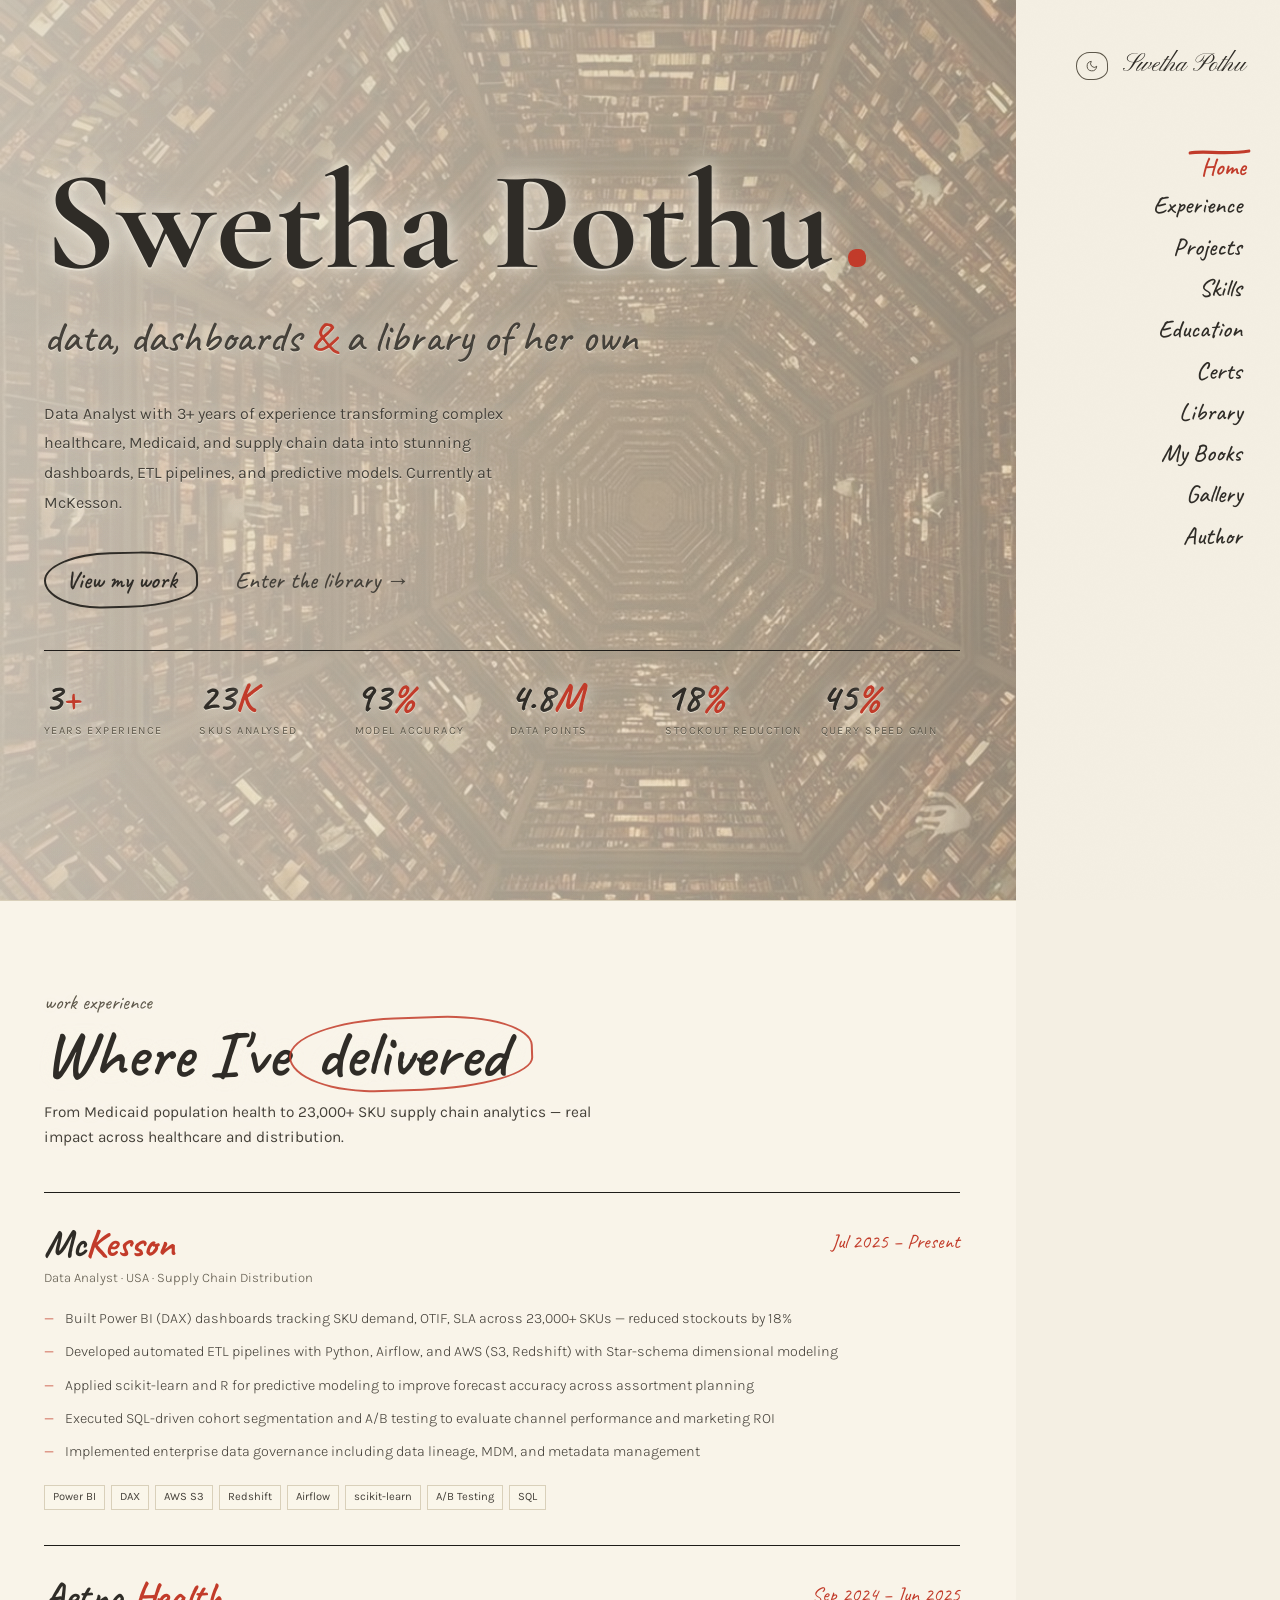
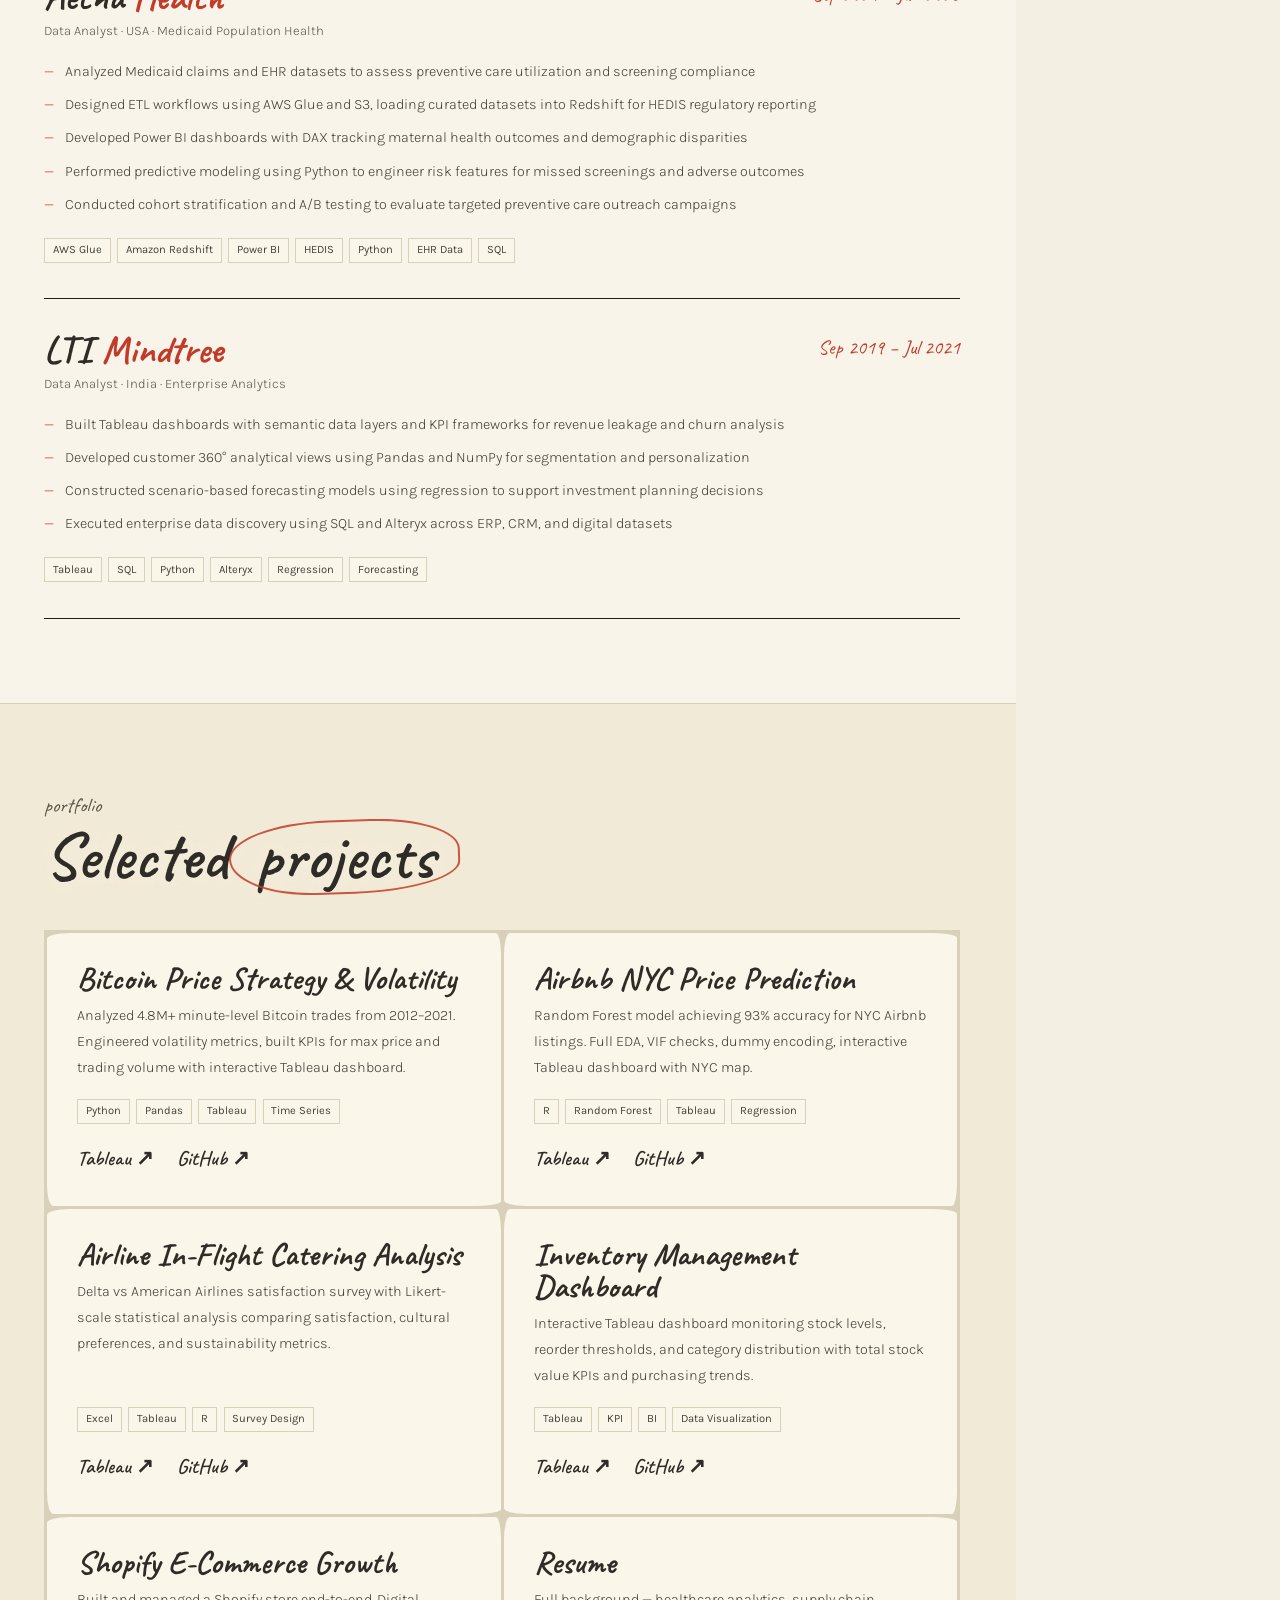
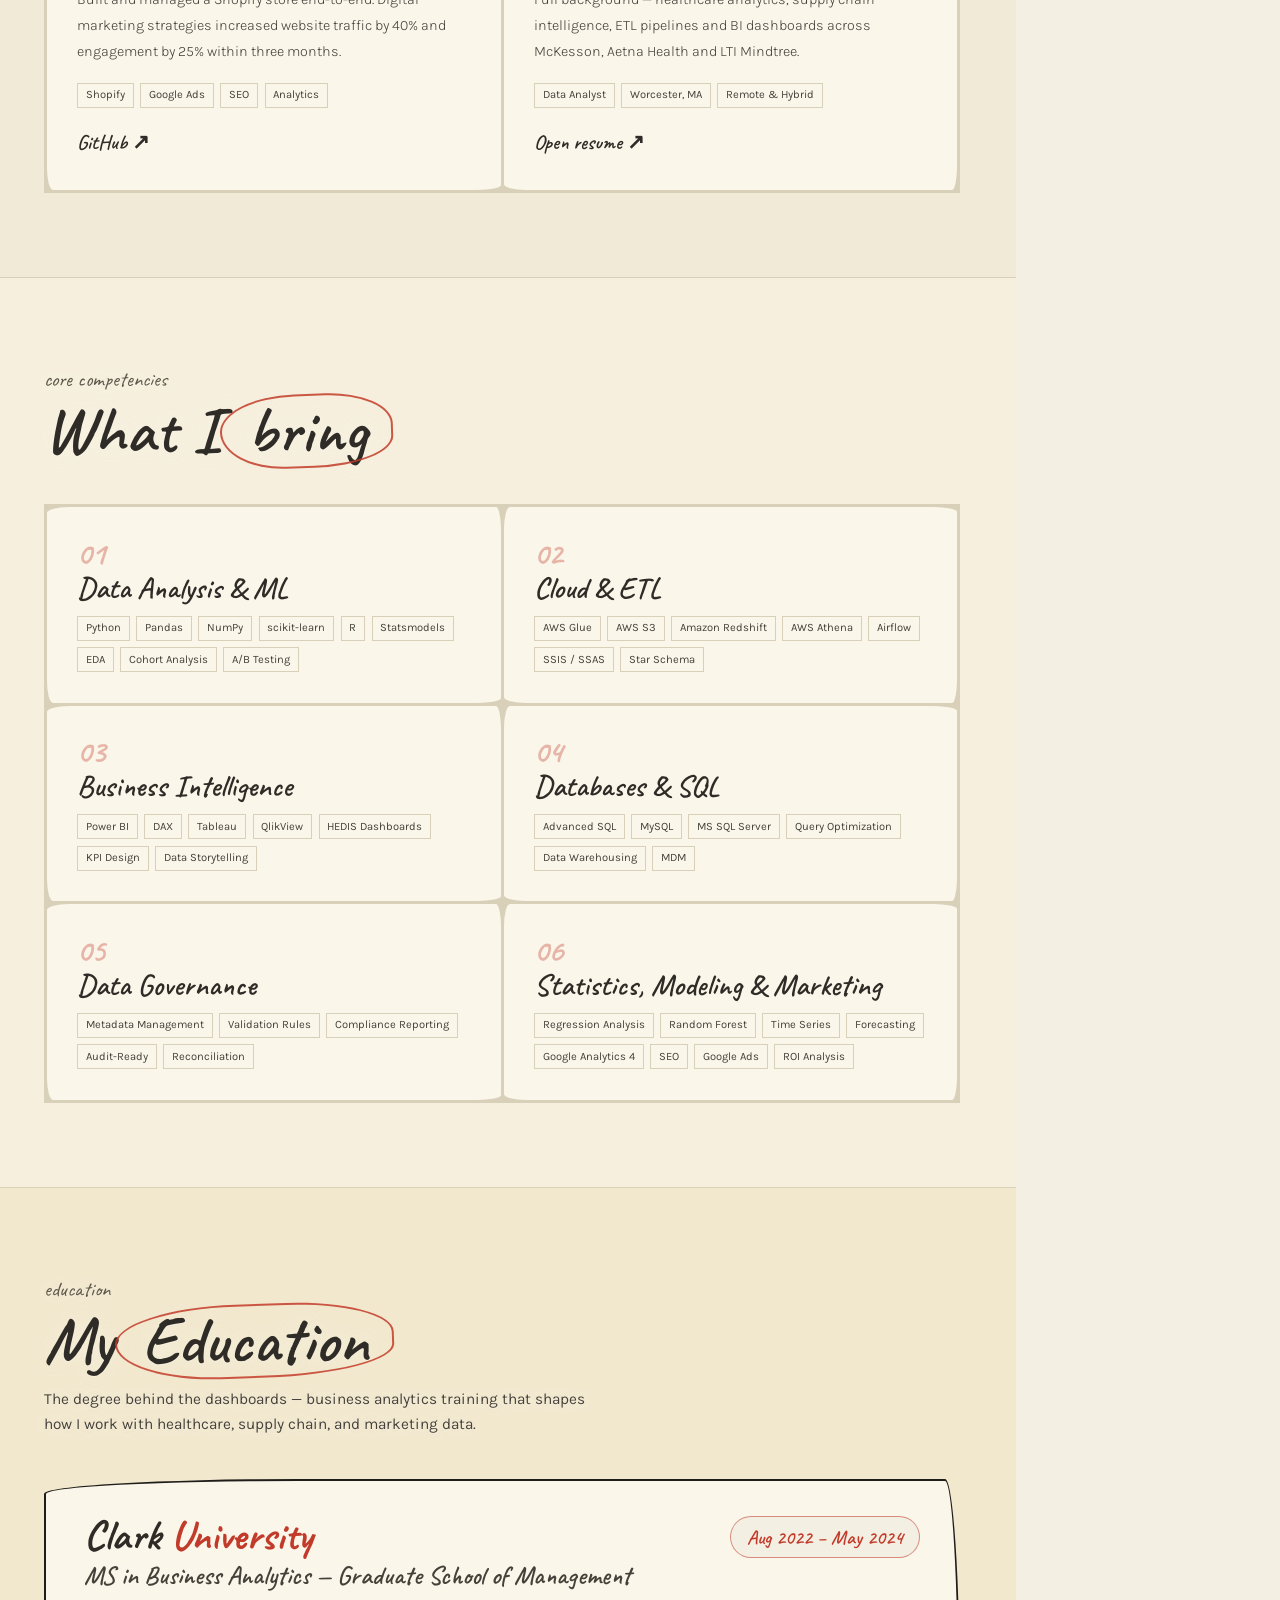
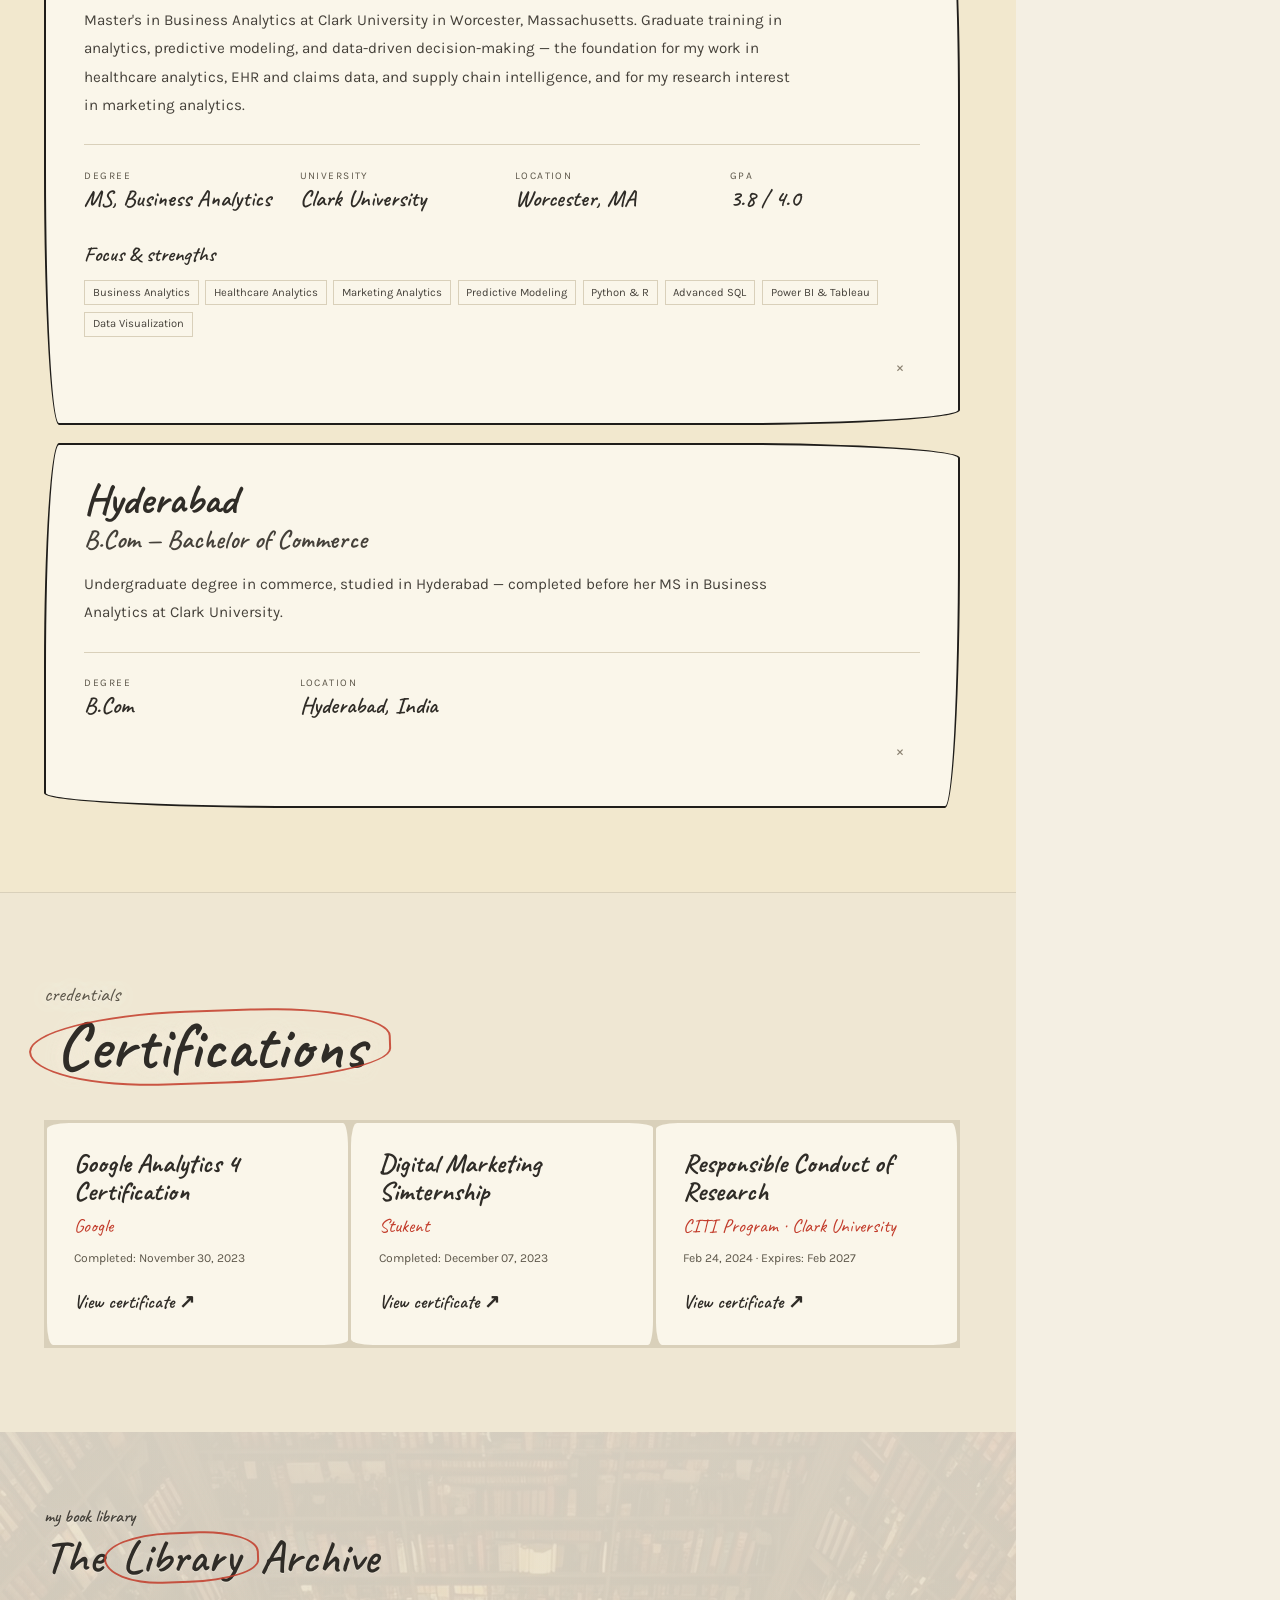
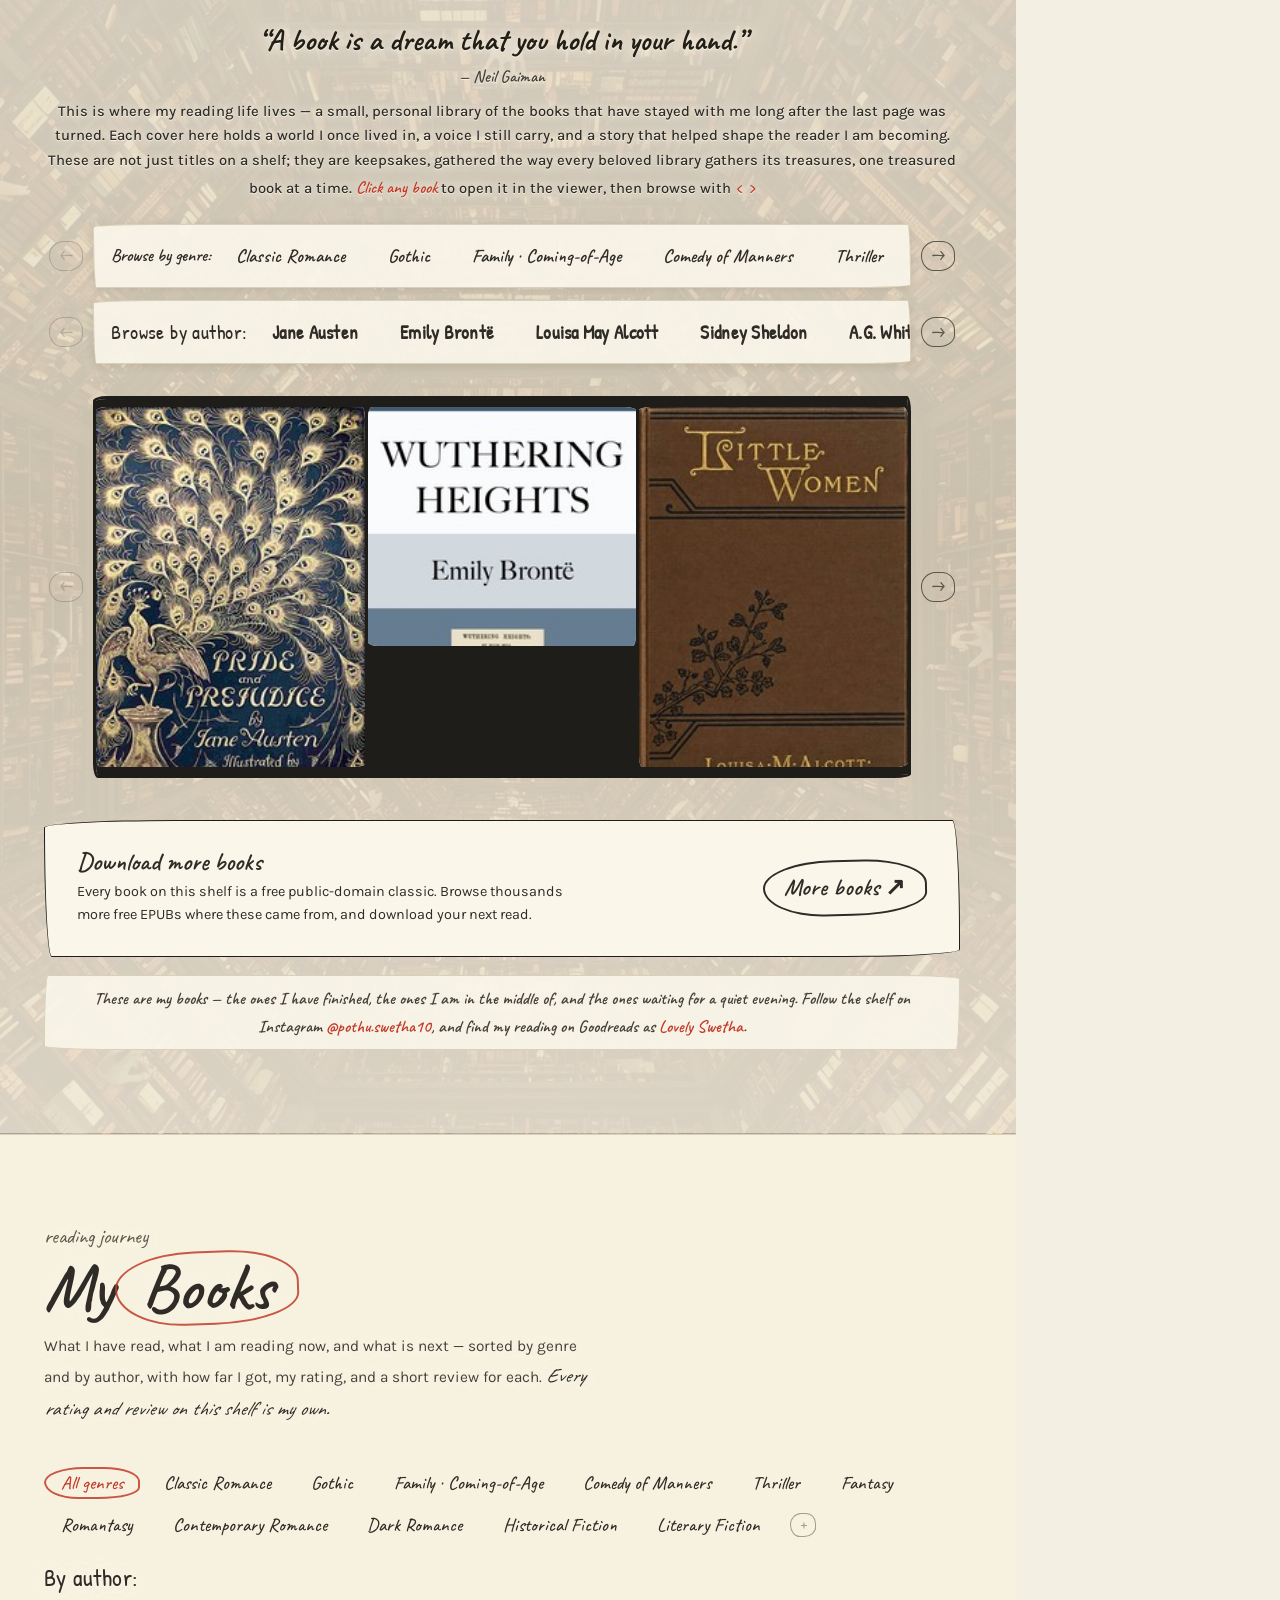
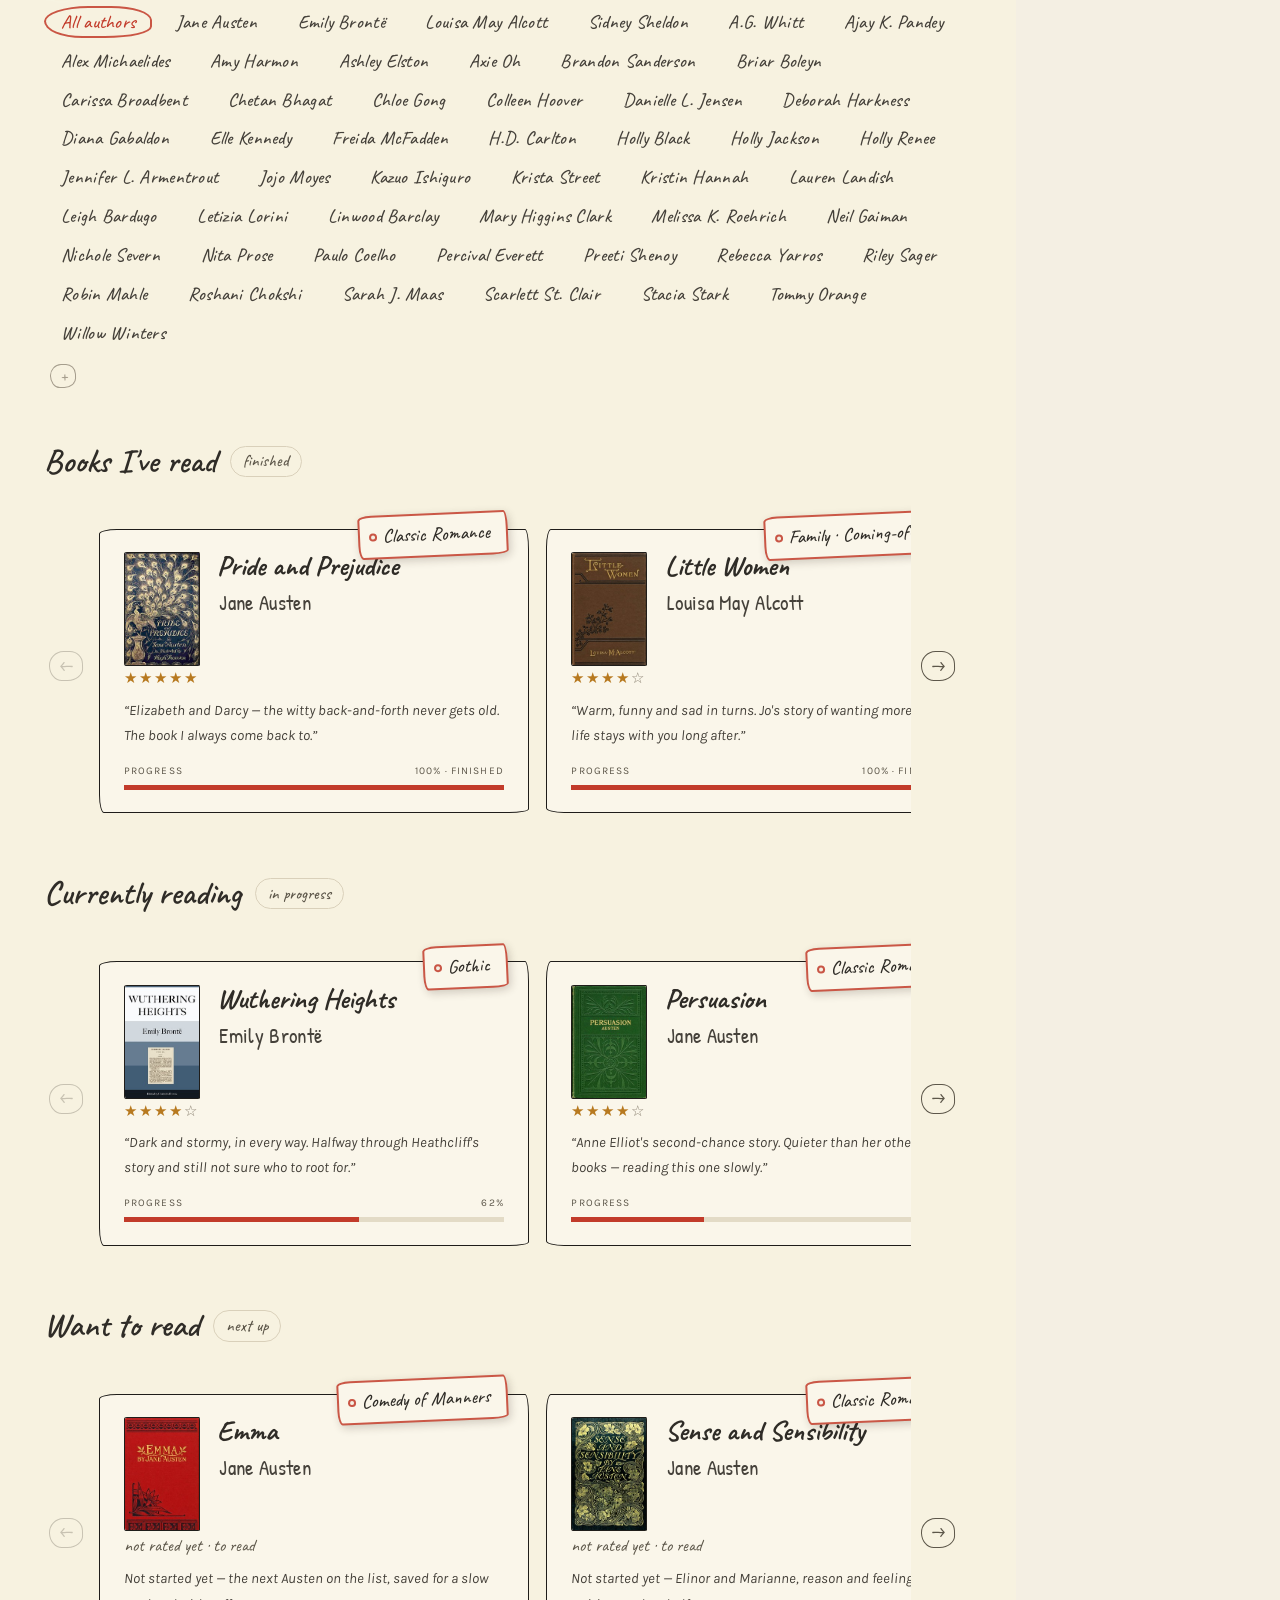
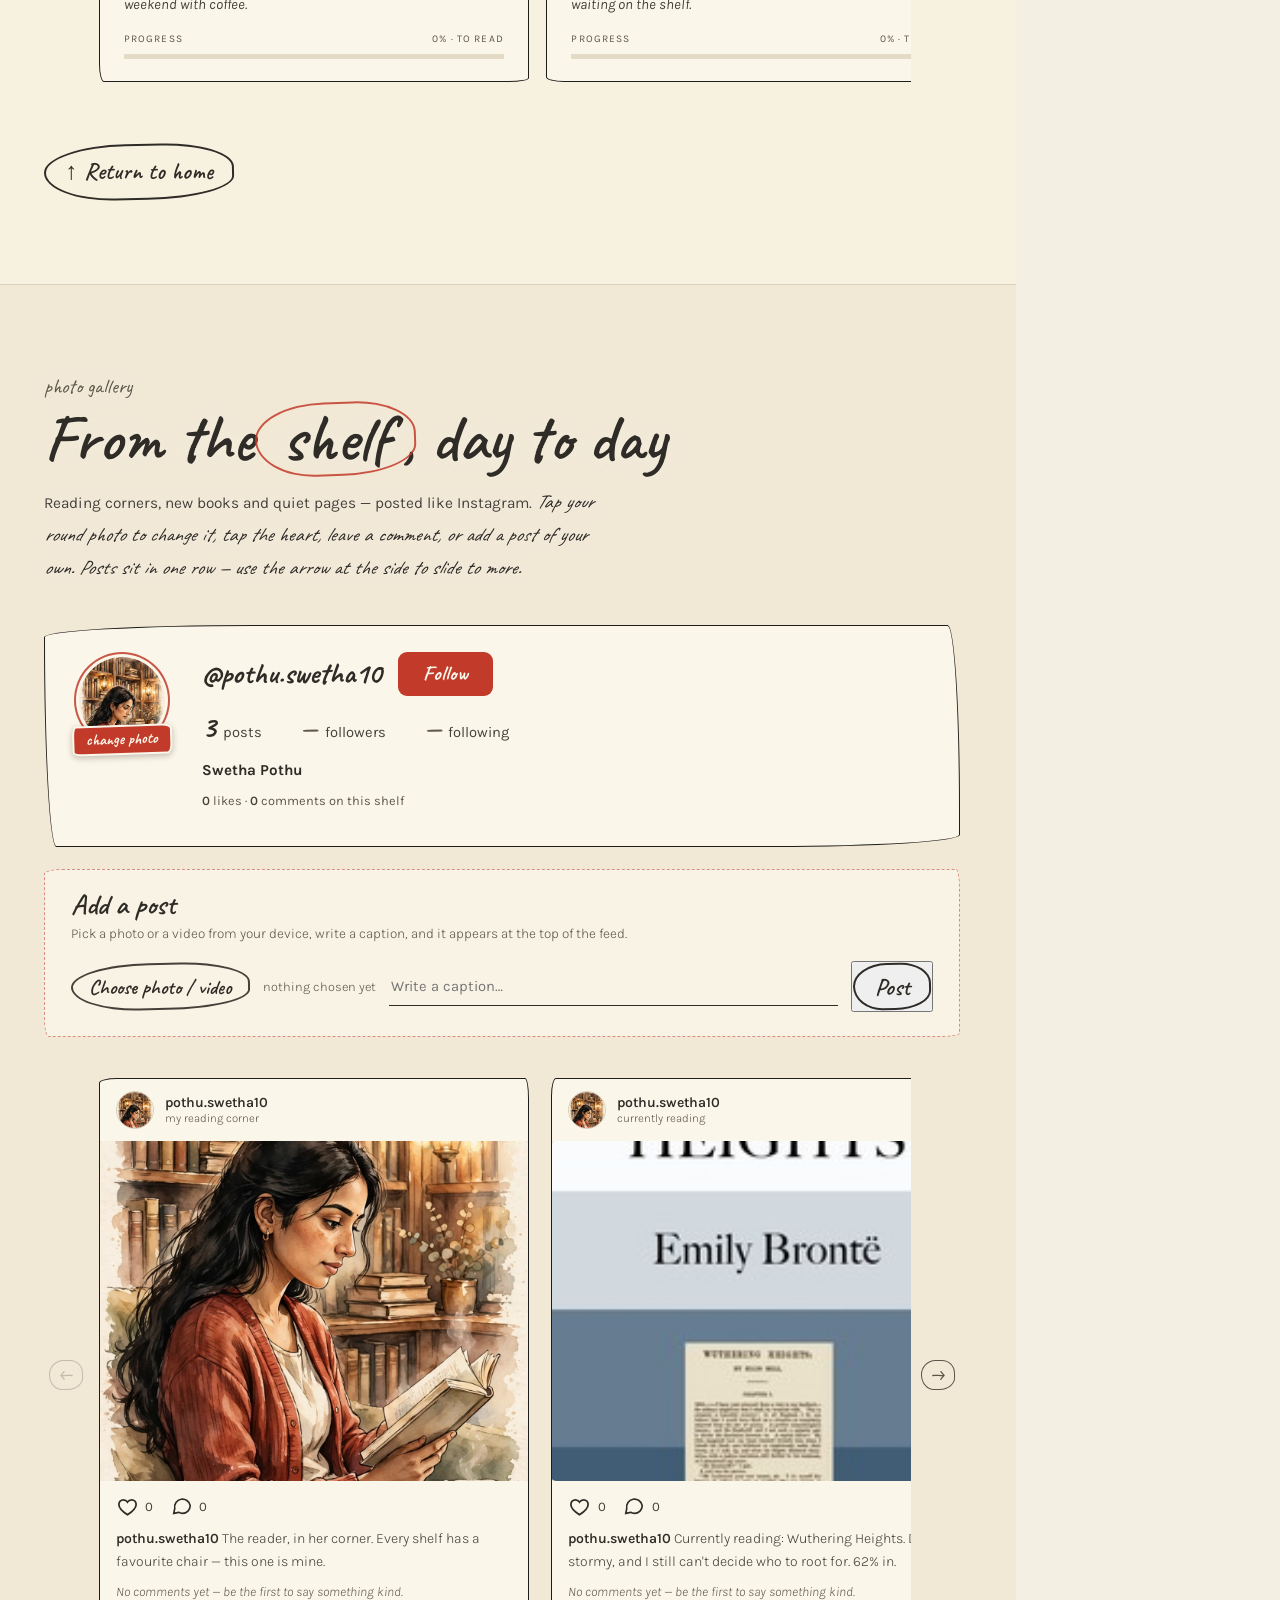
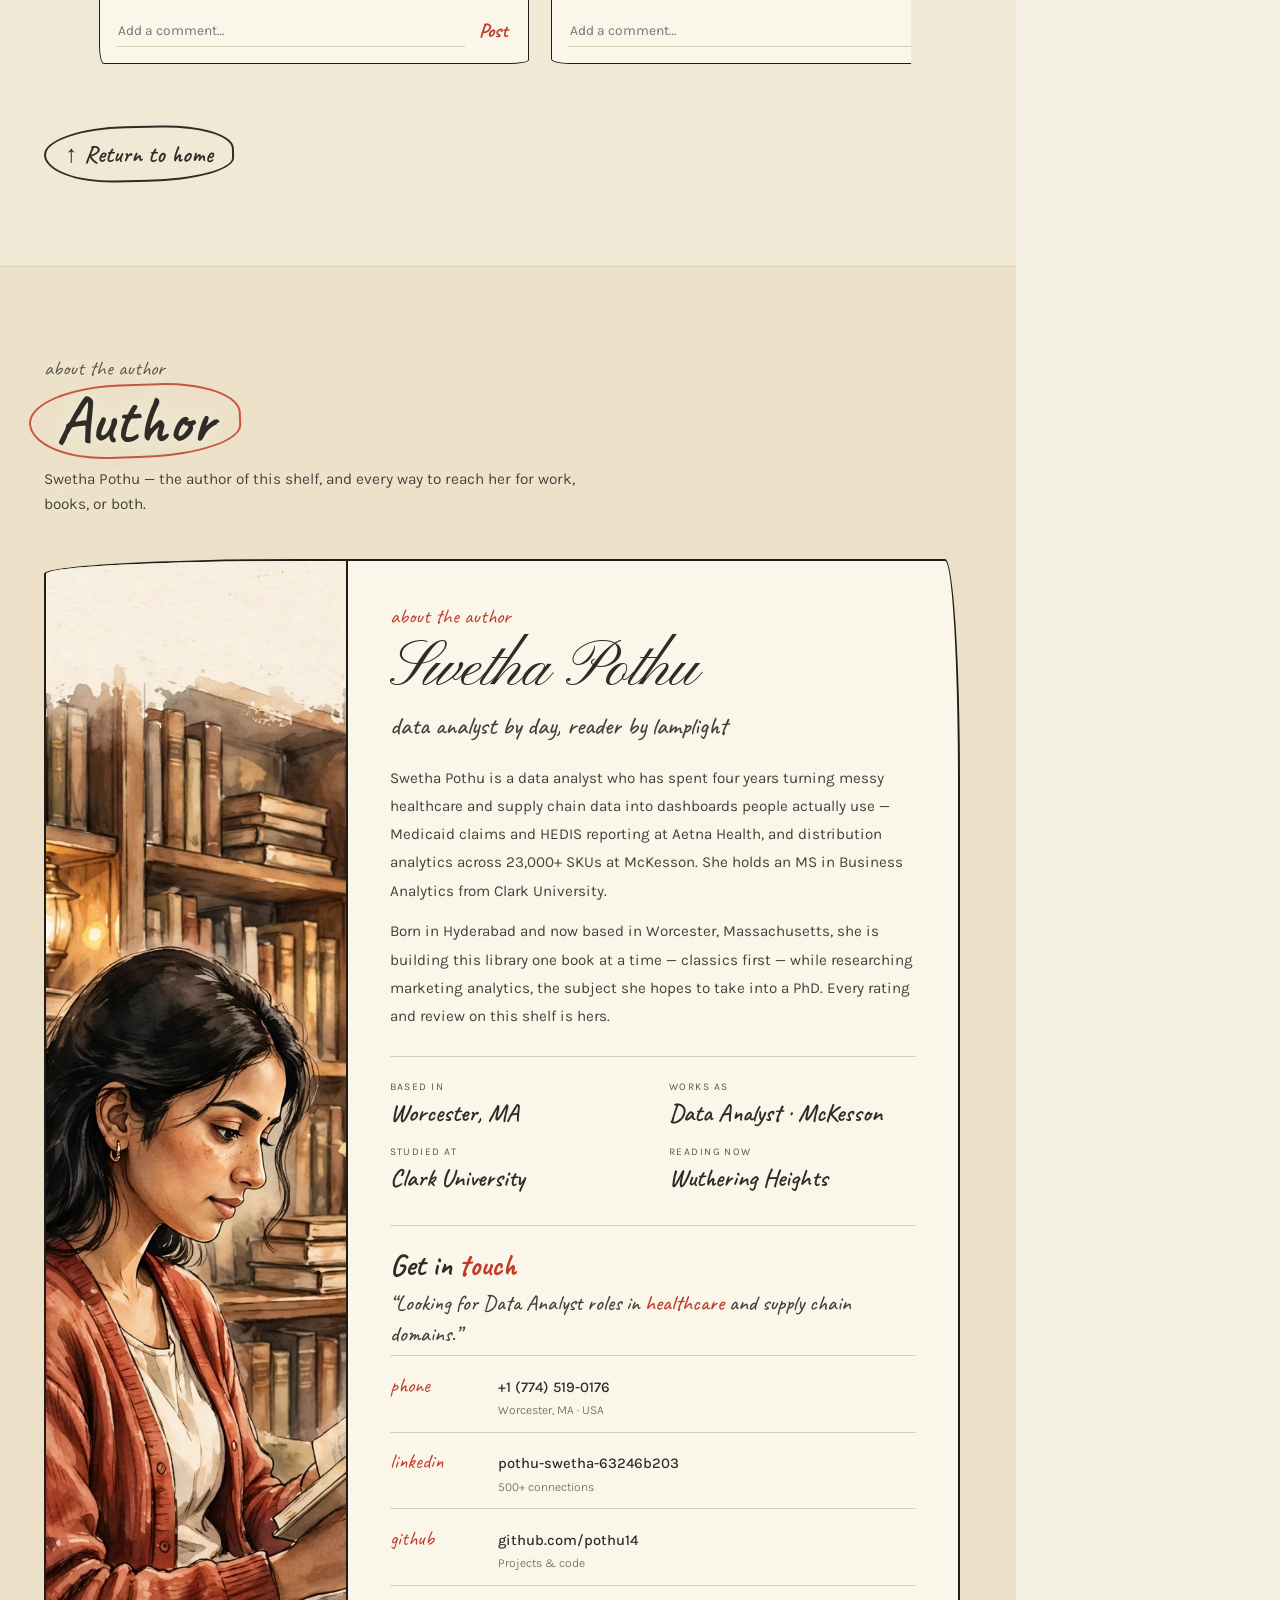
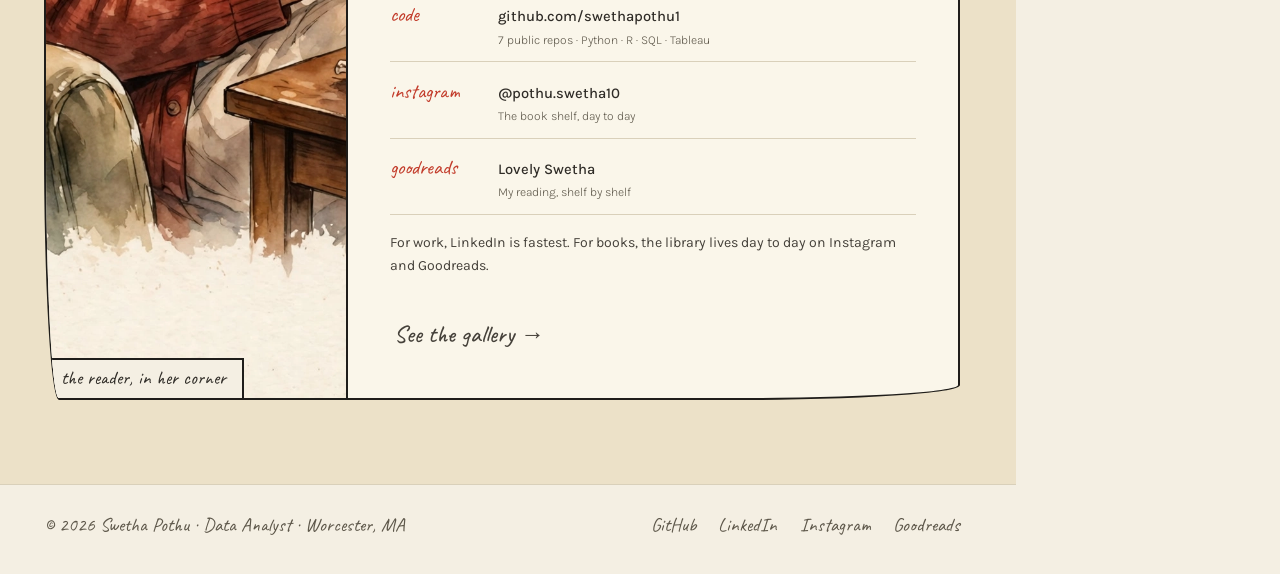
==== commit b433d6fc: "update portfolio with new section order and sliding rows" ====
--- a/index.html
+++ b/index.html
@@ -25,14 +25,14 @@
   <button class="burger" id="burger" aria-label="Menu">menu ☰</button>
   <ul class="side-nav" id="sideNav">
     <li><a href="#home" data-nav data-label="Home">Home<svg class="strike" viewBox="0 0 100 10" preserveAspectRatio="none" aria-hidden="true"><path d="M1 6 C 25 3, 55 8, 99 4"/></svg></a></li>
+    <li><a href="#experience" data-nav data-label="Experience">Experience<svg class="strike" viewBox="0 0 100 10" preserveAspectRatio="none" aria-hidden="true"><path d="M1 6 C 25 3, 55 8, 99 4"/></svg></a></li>
+    <li><a href="#projects" data-nav data-label="Projects">Projects<svg class="strike" viewBox="0 0 100 10" preserveAspectRatio="none" aria-hidden="true"><path d="M1 6 C 25 3, 55 8, 99 4"/></svg></a></li>
+    <li><a href="#skills" data-nav data-label="Skills">Skills<svg class="strike" viewBox="0 0 100 10" preserveAspectRatio="none" aria-hidden="true"><path d="M1 6 C 25 3, 55 8, 99 4"/></svg></a></li>
     <li><a href="#education" data-nav data-label="Education">Education<svg class="strike" viewBox="0 0 100 10" preserveAspectRatio="none" aria-hidden="true"><path d="M1 6 C 25 3, 55 8, 99 4"/></svg></a></li>
+    <li><a href="#certifications" data-nav data-label="Certs">Certs<svg class="strike" viewBox="0 0 100 10" preserveAspectRatio="none" aria-hidden="true"><path d="M1 6 C 25 3, 55 8, 99 4"/></svg></a></li>
     <li><a href="#library" data-nav data-label="Library">Library<svg class="strike" viewBox="0 0 100 10" preserveAspectRatio="none" aria-hidden="true"><path d="M1 6 C 25 3, 55 8, 99 4"/></svg></a></li>
     <li><a href="#my-books" data-nav data-label="My Books">My Books<svg class="strike" viewBox="0 0 100 10" preserveAspectRatio="none" aria-hidden="true"><path d="M1 6 C 25 3, 55 8, 99 4"/></svg></a></li>
     <li><a href="#gallery" data-nav data-label="Gallery">Gallery<svg class="strike" viewBox="0 0 100 10" preserveAspectRatio="none" aria-hidden="true"><path d="M1 6 C 25 3, 55 8, 99 4"/></svg></a></li>
-    <li><a href="#experience" data-nav data-label="Experience">Experience<svg class="strike" viewBox="0 0 100 10" preserveAspectRatio="none" aria-hidden="true"><path d="M1 6 C 25 3, 55 8, 99 4"/></svg></a></li>
-    <li><a href="#projects" data-nav data-label="Projects">Projects<svg class="strike" viewBox="0 0 100 10" preserveAspectRatio="none" aria-hidden="true"><path d="M1 6 C 25 3, 55 8, 99 4"/></svg></a></li>
-    <li><a href="#skills" data-nav data-label="Skills">Skills<svg class="strike" viewBox="0 0 100 10" preserveAspectRatio="none" aria-hidden="true"><path d="M1 6 C 25 3, 55 8, 99 4"/></svg></a></li>
-    <li><a href="#certifications" data-nav data-label="Certs">Certs<svg class="strike" viewBox="0 0 100 10" preserveAspectRatio="none" aria-hidden="true"><path d="M1 6 C 25 3, 55 8, 99 4"/></svg></a></li>
     <li><a href="#contact" data-nav data-label="Author">Author<svg class="strike" viewBox="0 0 100 10" preserveAspectRatio="none" aria-hidden="true"><path d="M1 6 C 25 3, 55 8, 99 4"/></svg></a></li>
   </ul>
 </aside>
@@ -54,6 +54,64 @@
     <div class="stat"><div class="stat-n">4.8M</div><div class="stat-l">Data Points</div></div>
     <div class="stat"><div class="stat-n">18<span class="u">%</span></div><div class="stat-l">Stockout Reduction</div></div>
     <div class="stat"><div class="stat-n">45<span class="u">%</span></div><div class="stat-l">Query Speed Gain</div></div>
+  </div>
+</section>
+
+<!-- ══════════ EXPERIENCE ══════════ -->
+<section id="experience">
+  <div class="sec-head rv">
+    <p class="kicker">work experience</p>
+    <h2 class="sec-title">Where I've <span class="circled">delivered</span></h2>
+    <p class="sec-sub">From Medicaid population health to 23,000+ SKU supply chain analytics — real impact across healthcare and distribution.</p>
+  </div>
+  <div class="exp-list">
+    <div class="exp-card rv">
+      <div class="exp-top"><div><div class="exp-co">Mc<span class="red">Kesson</span></div><div class="exp-meta">Data Analyst · USA · Supply Chain Distribution</div></div><div class="exp-date">Jul 2025 – Present</div></div>
+      <ul class="exp-ul"><li>Built Power BI (DAX) dashboards tracking SKU demand, OTIF, SLA across 23,000+ SKUs — reduced stockouts by 18%</li><li>Developed automated ETL pipelines with Python, Airflow, and AWS (S3, Redshift) with Star-schema dimensional modeling</li><li>Applied scikit-learn and R for predictive modeling to improve forecast accuracy across assortment planning</li><li>Executed SQL-driven cohort segmentation and A/B testing to evaluate channel performance and marketing ROI</li><li>Implemented enterprise data governance including data lineage, MDM, and metadata management</li></ul>
+      <div class="tags"><span class="tag">Power BI</span><span class="tag">DAX</span><span class="tag">AWS S3</span><span class="tag">Redshift</span><span class="tag">Airflow</span><span class="tag">scikit-learn</span><span class="tag">A/B Testing</span><span class="tag">SQL</span></div>
+    </div>
+    <div class="exp-card rv">
+      <div class="exp-top"><div><div class="exp-co">Aetna <span class="red">Health</span></div><div class="exp-meta">Data Analyst · USA · Medicaid Population Health</div></div><div class="exp-date">Sep 2024 – Jun 2025</div></div>
+      <ul class="exp-ul"><li>Analyzed Medicaid claims and EHR datasets to assess preventive care utilization and screening compliance</li><li>Designed ETL workflows using AWS Glue and S3, loading curated datasets into Redshift for HEDIS regulatory reporting</li><li>Developed Power BI dashboards with DAX tracking maternal health outcomes and demographic disparities</li><li>Performed predictive modeling using Python to engineer risk features for missed screenings and adverse outcomes</li><li>Conducted cohort stratification and A/B testing to evaluate targeted preventive care outreach campaigns</li></ul>
+      <div class="tags"><span class="tag">AWS Glue</span><span class="tag">Amazon Redshift</span><span class="tag">Power BI</span><span class="tag">HEDIS</span><span class="tag">Python</span><span class="tag">EHR Data</span><span class="tag">SQL</span></div>
+    </div>
+    <div class="exp-card rv">
+      <div class="exp-top"><div><div class="exp-co">LTI <span class="red">Mindtree</span></div><div class="exp-meta">Data Analyst · India · Enterprise Analytics</div></div><div class="exp-date">Sep 2019 – Jul 2021</div></div>
+      <ul class="exp-ul"><li>Built Tableau dashboards with semantic data layers and KPI frameworks for revenue leakage and churn analysis</li><li>Developed customer 360° analytical views using Pandas and NumPy for segmentation and personalization</li><li>Constructed scenario-based forecasting models using regression to support investment planning decisions</li><li>Executed enterprise data discovery using SQL and Alteryx across ERP, CRM, and digital datasets</li></ul>
+      <div class="tags"><span class="tag">Tableau</span><span class="tag">SQL</span><span class="tag">Python</span><span class="tag">Alteryx</span><span class="tag">Regression</span><span class="tag">Forecasting</span></div>
+    </div>
+  </div>
+</section>
+
+<!-- ══════════ PROJECTS ══════════ -->
+<section id="projects">
+  <div class="sec-head rv">
+    <p class="kicker">portfolio</p>
+    <h2 class="sec-title">Selected <span class="circled">projects</span></h2>
+  </div>
+  <div class="proj-grid">
+    <div class="proj-card rv"><h3>Bitcoin Price Strategy &amp; Volatility</h3><p>Analyzed 4.8M+ minute-level Bitcoin trades from 2012–2021. Engineered volatility metrics, built KPIs for max price and trading volume with interactive Tableau dashboard.</p><div class="tags"><span class="tag">Python</span><span class="tag">Pandas</span><span class="tag">Tableau</span><span class="tag">Time Series</span></div><div class="proj-links"><a href="https://public.tableau.com/views/BitcoinPriceStrategyVolatilityDashboard20122021/Dashboard1" target="_blank" rel="noopener">Tableau ↗</a><a href="https://github.com/swethapothu1/bitcoin-price-prediction" target="_blank" rel="noopener">GitHub ↗</a></div></div>
+    <div class="proj-card rv" style="--d:.1s"><h3>Airbnb NYC Price Prediction</h3><p>Random Forest model achieving 93% accuracy for NYC Airbnb listings. Full EDA, VIF checks, dummy encoding, interactive Tableau dashboard with NYC map.</p><div class="tags"><span class="tag">R</span><span class="tag">Random Forest</span><span class="tag">Tableau</span><span class="tag">Regression</span></div><div class="proj-links"><a href="https://public.tableau.com/views/AirbnbNYCPricePredictionAnalytics/AirbnbNYCPriceAvailabilityListingInsights" target="_blank" rel="noopener">Tableau ↗</a><a href="https://github.com/swethapothu1/airbnb-price-prediction" target="_blank" rel="noopener">GitHub ↗</a></div></div>
+    <div class="proj-card rv"><h3>Airline In-Flight Catering Analysis</h3><p>Delta vs American Airlines satisfaction survey with Likert-scale statistical analysis comparing satisfaction, cultural preferences, and sustainability metrics.</p><div class="tags"><span class="tag">Excel</span><span class="tag">Tableau</span><span class="tag">R</span><span class="tag">Survey Design</span></div><div class="proj-links"><a href="https://public.tableau.com/views/AirlineMarketingCampaignPassengerPreferencesSatisfaction/Dashboard1" target="_blank" rel="noopener">Tableau ↗</a><a href="https://github.com/swethapothu1/marketing-campaign-performance-analysis" target="_blank" rel="noopener">GitHub ↗</a></div></div>
+    <div class="proj-card rv" style="--d:.1s"><h3>Inventory Management Dashboard</h3><p>Interactive Tableau dashboard monitoring stock levels, reorder thresholds, and category distribution with total stock value KPIs and purchasing trends.</p><div class="tags"><span class="tag">Tableau</span><span class="tag">KPI</span><span class="tag">BI</span><span class="tag">Data Visualization</span></div><div class="proj-links"><a href="https://public.tableau.com/views/InventoryManagementSystemDashboard/InventoryManagementDashboard" target="_blank" rel="noopener">Tableau ↗</a><a href="https://github.com/swethapothu1/Inventory-Management-System-Dashboard" target="_blank" rel="noopener">GitHub ↗</a></div></div>
+    <div class="proj-card rv"><h3>Shopify E-Commerce Growth</h3><p>Built and managed a Shopify store end-to-end. Digital marketing strategies increased website traffic by 40% and engagement by 25% within three months.</p><div class="tags"><span class="tag">Shopify</span><span class="tag">Google Ads</span><span class="tag">SEO</span><span class="tag">Analytics</span></div><div class="proj-links"><a href="https://github.com/swethapothu1" target="_blank" rel="noopener">GitHub ↗</a></div></div>
+    <div class="proj-card rv" style="--d:.1s"><h3>Resume</h3><p>Full background — healthcare analytics, supply chain intelligence, ETL pipelines and BI dashboards across McKesson, Aetna Health and LTI Mindtree.</p><div class="tags"><span class="tag">Data Analyst</span><span class="tag">Worcester, MA</span><span class="tag">Remote &amp; Hybrid</span></div><div class="proj-links"><a href="assets/swetha_resume.pdf" target="_blank" rel="noopener">Open resume ↗</a></div></div>
+  </div>
+</section>
+
+<!-- ══════════ SKILLS ══════════ -->
+<section id="skills">
+  <div class="sec-head rv">
+    <p class="kicker">core competencies</p>
+    <h2 class="sec-title">What I <span class="circled">bring</span></h2>
+  </div>
+  <div class="skills-grid rv">
+    <div class="sk-card"><div class="sk-num">01</div><div class="sk-title">Data Analysis &amp; ML</div><div class="tags"><span class="tag">Python</span><span class="tag">Pandas</span><span class="tag">NumPy</span><span class="tag">scikit-learn</span><span class="tag">R</span><span class="tag">Statsmodels</span><span class="tag">EDA</span><span class="tag">Cohort Analysis</span><span class="tag">A/B Testing</span></div></div>
+    <div class="sk-card"><div class="sk-num">02</div><div class="sk-title">Cloud &amp; ETL</div><div class="tags"><span class="tag">AWS Glue</span><span class="tag">AWS S3</span><span class="tag">Amazon Redshift</span><span class="tag">AWS Athena</span><span class="tag">Airflow</span><span class="tag">SSIS / SSAS</span><span class="tag">Star Schema</span></div></div>
+    <div class="sk-card"><div class="sk-num">03</div><div class="sk-title">Business Intelligence</div><div class="tags"><span class="tag">Power BI</span><span class="tag">DAX</span><span class="tag">Tableau</span><span class="tag">QlikView</span><span class="tag">HEDIS Dashboards</span><span class="tag">KPI Design</span><span class="tag">Data Storytelling</span></div></div>
+    <div class="sk-card"><div class="sk-num">04</div><div class="sk-title">Databases &amp; SQL</div><div class="tags"><span class="tag">Advanced SQL</span><span class="tag">MySQL</span><span class="tag">MS SQL Server</span><span class="tag">Query Optimization</span><span class="tag">Data Warehousing</span><span class="tag">MDM</span></div></div>
+    <div class="sk-card"><div class="sk-num">05</div><div class="sk-title">Data Governance</div><div class="tags"><span class="tag">Metadata Management</span><span class="tag">Validation Rules</span><span class="tag">Compliance Reporting</span><span class="tag">Audit-Ready</span><span class="tag">Reconciliation</span></div></div>
+    <div class="sk-card"><div class="sk-num">06</div><div class="sk-title">Statistics, Modeling &amp; Marketing</div><div class="tags"><span class="tag">Regression Analysis</span><span class="tag">Random Forest</span><span class="tag">Time Series</span><span class="tag">Forecasting</span><span class="tag">Google Analytics 4</span><span class="tag">SEO</span><span class="tag">Google Ads</span><span class="tag">ROI Analysis</span></div></div>
   </div>
 </section>
 
@@ -101,27 +159,19 @@
       <div class="edu-card-foot"><button class="edu-remove-btn" type="button" data-edu-remove="bcom-hyderabad" aria-label="Remove the B.Com Hyderabad entry" title="Remove this entry">×</button></div>
     </article>
   </div>
-  <p class="edu-empty" id="eduEmpty" hidden>No education entries yet — tap + Add education to add one.</p>
-  <div class="edu-add-row">
-    <button class="edu-add-btn" id="eduAddBtn" type="button" aria-expanded="false" aria-controls="eduForm"><span class="plus" aria-hidden="true">+</span> Add education</button>
-    <span class="edu-add-note">Added entries are saved on this device.</span>
-  </div>
-  <div class="edu-add-row">
-    <a class="btn-hand" href="assets/swetha_resume.pdf" download="Swetha_Pothu_Resume.pdf">Download Resume ↓</a>
-  </div>
-  <form class="edu-form" id="eduForm" hidden>
-    <h3>Add an education entry</h3>
-    <div class="edu-form-grid">
-      <label>School<input type="text" id="eduSchool" placeholder="e.g. Clark University" required autocomplete="off"></label>
-      <label>Degree<input type="text" id="eduDegree" placeholder="e.g. MS in Business Analytics" required autocomplete="off"></label>
-      <label>Years<input type="text" id="eduYears" placeholder="e.g. 2022 – 2024" autocomplete="off"></label>
-      <label class="full">Details<textarea id="eduDetails" rows="3" placeholder="A line or two about this study — focus, honours, anything that matters"></textarea></label>
-    </div>
-    <div class="edu-form-actions">
-      <button class="btn-hand" type="submit">Add entry</button>
-      <button class="edu-cancel" id="eduCancel" type="button">Cancel</button>
-    </div>
-  </form>
+</section>
+
+<!-- ══════════ CERTIFICATIONS ══════════ -->
+<section id="certifications">
+  <div class="sec-head rv">
+    <p class="kicker">credentials</p>
+    <h2 class="sec-title"><span class="circled">Certifications</span></h2>
+  </div>
+  <div class="cert-grid">
+    <div class="cert-card rv"><h3>Google Analytics 4 Certification</h3><div class="cert-issuer">Google</div><div class="cert-date">Completed: November 30, 2023</div><a href="assets/google analytics image.png" target="_blank" class="cert-link">View certificate ↗</a></div>
+    <div class="cert-card rv" style="--d:.1s"><h3>Digital Marketing Simternship</h3><div class="cert-issuer">Stukent</div><div class="cert-date">Completed: December 07, 2023</div><a href="assets/digital image.png" target="_blank" class="cert-link">View certificate ↗</a></div>
+    <div class="cert-card rv" style="--d:.2s"><h3>Responsible Conduct of Research</h3><div class="cert-issuer">CITI Program · Clark University</div><div class="cert-date">Feb 24, 2024 · Expires: Feb 2027</div><a href="assets/RCR_BASIC+HUMAN_SUBJECTS_MKT_5401_1_POTHU_SWETHA.pdf" target="_blank" class="cert-link">View certificate ↗</a></div>
+  </div>
 </section>
 
 <!-- ══════════ LIBRARY — ARCHIVE ══════════ -->
@@ -130,18 +180,90 @@
     <p class="kicker">my book library</p>
     <h2 class="sec-title">The <span class="circled">Library</span> Archive</h2>
   </div>
-  <p class="lib-quote rv">&ldquo;A reader lives a thousand lives before he dies.&rdquo;</p>
-  <p class="lib-quote-by rv">&mdash; George R.R. Martin</p>
-  <p class="lib-hint rv">This shelf works like an archive — <b>click any book</b> to open it in the viewer, then browse with <b>&lsaquo; &rsaquo;</b> Every book below shows its real cover.</p>
-  <div class="genre-browse" aria-label="Browse books by genre">
+  <p class="lib-quote rv" id="libQuote">&ldquo;A reader lives a thousand lives before he dies.&rdquo;</p>
+  <p class="lib-quote-by rv" id="libQuoteBy">&mdash; George R.R. Martin</p>
+  <p class="lib-hint rv">This is where my reading life lives — a small, personal library of the books that have stayed with me long after the last page was turned. Each cover here holds a world I once lived in, a voice I still carry, and a story that helped shape the reader I am becoming. These are not just titles on a shelf; they are keepsakes, gathered the way every beloved library gathers its treasures, one treasured book at a time. <b>Click any book</b> to open it in the viewer, then browse with <b>&lsaquo; &rsaquo;</b></p>
+  <div class="slide-shell browse-shell">
+    <button class="browse-arrow browse-prev is-hidden" type="button" aria-label="Scroll back to earlier genres"><svg viewBox="0 0 24 24" aria-hidden="true"><path d="M20 12 C 15 11.4, 9 12.6, 4.5 11.8 M8.5 6.5 C 7 8.8, 5.2 10.6, 4 11.8 C 5.4 13.2, 7.1 15.2, 8.8 17.4"/></svg></button>
+    <div class="genre-browse" aria-label="Browse books by genre">
     <span class="genre-browse-label">Browse by genre:</span>
     <button class="genre-link g-romance" type="button" data-genre-link="romance">Classic Romance</button>
     <button class="genre-link g-gothic" type="button" data-genre-link="gothic">Gothic</button>
     <button class="genre-link g-family" type="button" data-genre-link="family">Family · Coming-of-Age</button>
     <button class="genre-link g-comedy" type="button" data-genre-link="comedy">Comedy of Manners</button>
-  </div>
-
-  <div class="archive-grid" id="archiveGrid">
+    <button class="genre-link g-thriller" type="button" data-genre-link="thriller">Thriller</button>
+    <button class="genre-link g-fantasy" type="button" data-genre-link="fantasy">Fantasy</button>
+    <button class="genre-link g-romantasy" type="button" data-genre-link="romantasy">Romantasy</button>
+    <button class="genre-link g-contemporary-romance" type="button" data-genre-link="contemporary-romance">Contemporary Romance</button>
+    <button class="genre-link g-dark-romance" type="button" data-genre-link="dark-romance">Dark Romance</button>
+    <button class="genre-link g-historical" type="button" data-genre-link="historical">Historical Fiction</button>
+    <button class="genre-link g-literary" type="button" data-genre-link="literary">Literary Fiction</button>
+    </div>
+    <button class="browse-arrow browse-next" type="button" aria-label="Scroll to more genres"><svg viewBox="0 0 24 24" aria-hidden="true"><path d="M4 12 C 9 11.4, 15 12.6, 19.5 11.8 M15.5 6.5 C 17 8.8, 18.8 10.6, 20 11.8 C 18.6 13.2, 16.9 15.2, 15.2 17.4"/></svg></button>
+  </div>
+
+  <div class="slide-shell browse-shell author-shell">
+    <button class="browse-arrow browse-prev is-hidden" type="button" aria-label="Scroll back to earlier authors"><svg viewBox="0 0 24 24" aria-hidden="true"><path d="M20 12 C 15 11.4, 9 12.6, 4.5 11.8 M8.5 6.5 C 7 8.8, 5.2 10.6, 4 11.8 C 5.4 13.2, 7.1 15.2, 8.8 17.4"/></svg></button>
+    <div class="genre-browse author-browse" id="authorBrowse" aria-label="Browse books by author">
+    <span class="genre-browse-label">Browse by author:</span>
+    <button class="genre-link author-link" type="button" data-author-link="jane-austen">Jane Austen</button>
+    <button class="genre-link author-link" type="button" data-author-link="emily-bronte">Emily Brontë</button>
+    <button class="genre-link author-link" type="button" data-author-link="louisa-may-alcott">Louisa May Alcott</button>
+    <button class="genre-link author-link" type="button" data-author-link="sidney-sheldon">Sidney Sheldon</button>
+    <button class="genre-link author-link" type="button" data-author-link="a-g-whitt">A.G. Whitt</button>
+    <button class="genre-link author-link" type="button" data-author-link="ajay-k-pandey">Ajay K. Pandey</button>
+    <button class="genre-link author-link" type="button" data-author-link="alex-michaelides">Alex Michaelides</button>
+    <button class="genre-link author-link" type="button" data-author-link="amy-harmon">Amy Harmon</button>
+    <button class="genre-link author-link" type="button" data-author-link="ashley-elston">Ashley Elston</button>
+    <button class="genre-link author-link" type="button" data-author-link="axie-oh">Axie Oh</button>
+    <button class="genre-link author-link" type="button" data-author-link="brandon-sanderson">Brandon Sanderson</button>
+    <button class="genre-link author-link" type="button" data-author-link="briar-boleyn">Briar Boleyn</button>
+    <button class="genre-link author-link" type="button" data-author-link="carissa-broadbent">Carissa Broadbent</button>
+    <button class="genre-link author-link" type="button" data-author-link="chetan-bhagat">Chetan Bhagat</button>
+    <button class="genre-link author-link" type="button" data-author-link="chloe-gong">Chloe Gong</button>
+    <button class="genre-link author-link" type="button" data-author-link="colleen-hoover">Colleen Hoover</button>
+    <button class="genre-link author-link" type="button" data-author-link="danielle-l-jensen">Danielle L. Jensen</button>
+    <button class="genre-link author-link" type="button" data-author-link="deborah-harkness">Deborah Harkness</button>
+    <button class="genre-link author-link" type="button" data-author-link="diana-gabaldon">Diana Gabaldon</button>
+    <button class="genre-link author-link" type="button" data-author-link="elle-kennedy">Elle Kennedy</button>
+    <button class="genre-link author-link" type="button" data-author-link="freida-mcfadden">Freida McFadden</button>
+    <button class="genre-link author-link" type="button" data-author-link="h-d-carlton">H.D. Carlton</button>
+    <button class="genre-link author-link" type="button" data-author-link="holly-black">Holly Black</button>
+    <button class="genre-link author-link" type="button" data-author-link="holly-jackson">Holly Jackson</button>
+    <button class="genre-link author-link" type="button" data-author-link="holly-renee">Holly Renee</button>
+    <button class="genre-link author-link" type="button" data-author-link="jennifer-l-armentrout">Jennifer L. Armentrout</button>
+    <button class="genre-link author-link" type="button" data-author-link="jojo-moyes">Jojo Moyes</button>
+    <button class="genre-link author-link" type="button" data-author-link="kazuo-ishiguro">Kazuo Ishiguro</button>
+    <button class="genre-link author-link" type="button" data-author-link="krista-street">Krista Street</button>
+    <button class="genre-link author-link" type="button" data-author-link="kristin-hannah">Kristin Hannah</button>
+    <button class="genre-link author-link" type="button" data-author-link="lauren-landish">Lauren Landish</button>
+    <button class="genre-link author-link" type="button" data-author-link="leigh-bardugo">Leigh Bardugo</button>
+    <button class="genre-link author-link" type="button" data-author-link="letizia-lorini">Letizia Lorini</button>
+    <button class="genre-link author-link" type="button" data-author-link="linwood-barclay">Linwood Barclay</button>
+    <button class="genre-link author-link" type="button" data-author-link="mary-higgins-clark">Mary Higgins Clark</button>
+    <button class="genre-link author-link" type="button" data-author-link="melissa-k-roehrich">Melissa K. Roehrich</button>
+    <button class="genre-link author-link" type="button" data-author-link="neil-gaiman">Neil Gaiman</button>
+    <button class="genre-link author-link" type="button" data-author-link="nichole-severn">Nichole Severn</button>
+    <button class="genre-link author-link" type="button" data-author-link="nita-prose">Nita Prose</button>
+    <button class="genre-link author-link" type="button" data-author-link="paulo-coelho">Paulo Coelho</button>
+    <button class="genre-link author-link" type="button" data-author-link="percival-everett">Percival Everett</button>
+    <button class="genre-link author-link" type="button" data-author-link="preeti-shenoy">Preeti Shenoy</button>
+    <button class="genre-link author-link" type="button" data-author-link="rebecca-yarros">Rebecca Yarros</button>
+    <button class="genre-link author-link" type="button" data-author-link="riley-sager">Riley Sager</button>
+    <button class="genre-link author-link" type="button" data-author-link="robin-mahle">Robin Mahle</button>
+    <button class="genre-link author-link" type="button" data-author-link="roshani-chokshi">Roshani Chokshi</button>
+    <button class="genre-link author-link" type="button" data-author-link="sarah-j-maas">Sarah J. Maas</button>
+    <button class="genre-link author-link" type="button" data-author-link="scarlett-st-clair">Scarlett St. Clair</button>
+    <button class="genre-link author-link" type="button" data-author-link="stacia-stark">Stacia Stark</button>
+    <button class="genre-link author-link" type="button" data-author-link="tommy-orange">Tommy Orange</button>
+    <button class="genre-link author-link" type="button" data-author-link="willow-winters">Willow Winters</button>
+    </div>
+    <button class="browse-arrow browse-next" type="button" aria-label="Scroll to more authors"><svg viewBox="0 0 24 24" aria-hidden="true"><path d="M4 12 C 9 11.4, 15 12.6, 19.5 11.8 M15.5 6.5 C 17 8.8, 18.8 10.6, 20 11.8 C 18.6 13.2, 16.9 15.2, 15.2 17.4"/></svg></button>
+  </div>
+
+  <div class="slide-shell gal-shell">
+    <button class="browse-arrow browse-prev is-hidden" type="button" aria-label="Scroll back to earlier books"><svg viewBox="0 0 24 24" aria-hidden="true"><path d="M20 12 C 15 11.4, 9 12.6, 4.5 11.8 M8.5 6.5 C 7 8.8, 5.2 10.6, 4 11.8 C 5.4 13.2, 7.1 15.2, 8.8 17.4"/></svg></button>
+    <div class="archive-grid" id="archiveGrid">
     <div class="tile tall" tabindex="0" role="button" aria-label="Open Pride and Prejudice in the viewer"
       data-title="Pride and Prejudice" data-author="Jane Austen" data-genre="Classic Romance · 1813" data-genrekey="romance" data-stars="★★★★★" data-rate="Rating: 5 / 5"
       data-bio="English novelist (1775–1817) known for her wit and sharp eye for love, money and manners in country gentry life."
@@ -178,16 +300,768 @@
       data-cover="[data-uri]" data-epub="https://www.gutenberg.org/ebooks/161" data-dl="https://www.gutenberg.org/ebooks/161.epub3.images">
       <img src="[data-uri]" alt="Sense and Sensibility by Jane Austen — book cover"><div class="cap">Sense and Sensibility — Jane Austen</div>
     </div>
-  </div>
-
-  <div class="lib-more rv">
+    <div class="tile mid" tabindex="0" role="button" aria-label="Open The Heir of Atargatis in the viewer"
+      data-title="The Heir of Atargatis" data-author="A.G. Whitt" data-genre="Fantasy" data-genrekey="fantasy" data-stars="Not rated yet" data-rate="Not rated yet"
+      data-bio="On my shelf, by A.G. Whitt."
+      data-cover="" data-themed="1" data-epub="" data-dl="">
+      <div class="tile-themed" aria-hidden="true"><span class="tile-themed-title">The Heir of Atargatis</span><span class="tile-themed-rule"></span><span class="tile-themed-author">A.G. Whitt</span></div><div class="cap">The Heir of Atargatis — A.G. Whitt</div>
+    </div>
+    <div class="tile mid" tabindex="0" role="button" aria-label="Open You are the Best Friend in the viewer"
+      data-title="You are the Best Friend" data-author="Ajay K. Pandey" data-genre="Contemporary Romance" data-genrekey="contemporary-romance" data-stars="★★★★★" data-rate="Rating: 5 / 5"
+      data-bio="On my shelf, by Ajay K. Pandey."
+      data-cover="" data-themed="1" data-epub="" data-dl="">
+      <div class="tile-themed" aria-hidden="true"><span class="tile-themed-title">You are the Best Friend</span><span class="tile-themed-rule"></span><span class="tile-themed-author">Ajay K. Pandey</span></div><div class="cap">You are the Best Friend — Ajay K. Pandey</div>
+    </div>
+    <div class="tile mid" tabindex="0" role="button" aria-label="Open You are the Best Wife in the viewer"
+      data-title="You are the Best Wife" data-author="Ajay K. Pandey" data-genre="Contemporary Romance" data-genrekey="contemporary-romance" data-stars="★★★★★" data-rate="Rating: 5 / 5"
+      data-bio="On my shelf, by Ajay K. Pandey."
+      data-cover="" data-themed="1" data-epub="" data-dl="">
+      <div class="tile-themed" aria-hidden="true"><span class="tile-themed-title">You are the Best Wife</span><span class="tile-themed-rule"></span><span class="tile-themed-author">Ajay K. Pandey</span></div><div class="cap">You are the Best Wife — Ajay K. Pandey</div>
+    </div>
+    <div class="tile mid" tabindex="0" role="button" aria-label="Open The Silent Patient in the viewer"
+      data-title="The Silent Patient" data-author="Alex Michaelides" data-genre="Thriller" data-genrekey="thriller" data-stars="★★★★☆" data-rate="Rating: 4 / 5"
+      data-bio="On my shelf, by Alex Michaelides."
+      data-cover="" data-themed="1" data-epub="" data-dl="">
+      <div class="tile-themed" aria-hidden="true"><span class="tile-themed-title">The Silent Patient</span><span class="tile-themed-rule"></span><span class="tile-themed-author">Alex Michaelides</span></div><div class="cap">The Silent Patient — Alex Michaelides</div>
+    </div>
+    <div class="tile mid" tabindex="0" role="button" aria-label="Open The Bird and the Sword in the viewer"
+      data-title="The Bird and the Sword" data-author="Amy Harmon" data-genre="Romantasy" data-genrekey="romantasy" data-stars="Not rated yet" data-rate="Not rated yet"
+      data-bio="On my shelf, by Amy Harmon."
+      data-cover="" data-themed="1" data-epub="" data-dl="">
+      <div class="tile-themed" aria-hidden="true"><span class="tile-themed-title">The Bird and the Sword</span><span class="tile-themed-rule"></span><span class="tile-themed-author">Amy Harmon</span></div><div class="cap">The Bird and the Sword — Amy Harmon</div>
+    </div>
+    <div class="tile mid" tabindex="0" role="button" aria-label="Open The First Girl Child in the viewer"
+      data-title="The First Girl Child" data-author="Amy Harmon" data-genre="Romantasy" data-genrekey="romantasy" data-stars="Not rated yet" data-rate="Not rated yet"
+      data-bio="On my shelf, by Amy Harmon."
+      data-cover="" data-themed="1" data-epub="" data-dl="">
+      <div class="tile-themed" aria-hidden="true"><span class="tile-themed-title">The First Girl Child</span><span class="tile-themed-rule"></span><span class="tile-themed-author">Amy Harmon</span></div><div class="cap">The First Girl Child — Amy Harmon</div>
+    </div>
+    <div class="tile mid" tabindex="0" role="button" aria-label="Open The Queen and the Cure in the viewer"
+      data-title="The Queen and the Cure" data-author="Amy Harmon" data-genre="Romantasy" data-genrekey="romantasy" data-stars="Not rated yet" data-rate="Not rated yet"
+      data-bio="On my shelf, by Amy Harmon."
+      data-cover="" data-themed="1" data-epub="" data-dl="">
+      <div class="tile-themed" aria-hidden="true"><span class="tile-themed-title">The Queen and the Cure</span><span class="tile-themed-rule"></span><span class="tile-themed-author">Amy Harmon</span></div><div class="cap">The Queen and the Cure — Amy Harmon</div>
+    </div>
+    <div class="tile mid" tabindex="0" role="button" aria-label="Open First Lie Wins in the viewer"
+      data-title="First Lie Wins" data-author="Ashley Elston" data-genre="Thriller" data-genrekey="thriller" data-stars="Not rated yet" data-rate="Not rated yet"
+      data-bio="On my shelf, by Ashley Elston."
+      data-cover="" data-themed="1" data-epub="" data-dl="">
+      <div class="tile-themed" aria-hidden="true"><span class="tile-themed-title">First Lie Wins</span><span class="tile-themed-rule"></span><span class="tile-themed-author">Ashley Elston</span></div><div class="cap">First Lie Wins — Ashley Elston</div>
+    </div>
+    <div class="tile mid" tabindex="0" role="button" aria-label="Open The Girl Who Fell Beneath the Sea in the viewer"
+      data-title="The Girl Who Fell Beneath the Sea" data-author="Axie Oh" data-genre="Fantasy" data-genrekey="fantasy" data-stars="Not rated yet" data-rate="Not rated yet"
+      data-bio="On my shelf, by Axie Oh."
+      data-cover="" data-themed="1" data-epub="" data-dl="">
+      <div class="tile-themed" aria-hidden="true"><span class="tile-themed-title">The Girl Who Fell Beneath the Sea</span><span class="tile-themed-rule"></span><span class="tile-themed-author">Axie Oh</span></div><div class="cap">The Girl Who Fell Beneath the Sea — Axie Oh</div>
+    </div>
+    <div class="tile mid" tabindex="0" role="button" aria-label="Open Mistborn: The Final Empire in the viewer"
+      data-title="Mistborn: The Final Empire" data-author="Brandon Sanderson" data-genre="Fantasy" data-genrekey="fantasy" data-stars="★★★★☆" data-rate="Rating: 4 / 5"
+      data-bio="On my shelf, by Brandon Sanderson."
+      data-cover="" data-themed="1" data-epub="" data-dl="">
+      <div class="tile-themed" aria-hidden="true"><span class="tile-themed-title">Mistborn: The Final Empire</span><span class="tile-themed-rule"></span><span class="tile-themed-author">Brandon Sanderson</span></div><div class="cap">Mistborn: The Final Empire — Brandon Sanderson</div>
+    </div>
+    <div class="tile mid" tabindex="0" role="button" aria-label="Open The Hero of Ages in the viewer"
+      data-title="The Hero of Ages" data-author="Brandon Sanderson" data-genre="Fantasy" data-genrekey="fantasy" data-stars="Not rated yet" data-rate="Not rated yet"
+      data-bio="On my shelf, by Brandon Sanderson."
+      data-cover="" data-themed="1" data-epub="" data-dl="">
+      <div class="tile-themed" aria-hidden="true"><span class="tile-themed-title">The Hero of Ages</span><span class="tile-themed-rule"></span><span class="tile-themed-author">Brandon Sanderson</span></div><div class="cap">The Hero of Ages — Brandon Sanderson</div>
+    </div>
+    <div class="tile mid" tabindex="0" role="button" aria-label="Open The Well of Ascension in the viewer"
+      data-title="The Well of Ascension" data-author="Brandon Sanderson" data-genre="Fantasy" data-genrekey="fantasy" data-stars="Not rated yet" data-rate="Not rated yet"
+      data-bio="On my shelf, by Brandon Sanderson."
+      data-cover="" data-themed="1" data-epub="" data-dl="">
+      <div class="tile-themed" aria-hidden="true"><span class="tile-themed-title">The Well of Ascension</span><span class="tile-themed-rule"></span><span class="tile-themed-author">Brandon Sanderson</span></div><div class="cap">The Well of Ascension — Brandon Sanderson</div>
+    </div>
+    <div class="tile mid" tabindex="0" role="button" aria-label="Open Court of Claws in the viewer"
+      data-title="Court of Claws" data-author="Briar Boleyn" data-genre="Romantasy" data-genrekey="romantasy" data-stars="★★★★☆" data-rate="Rating: 4 / 5"
+      data-bio="On my shelf, by Briar Boleyn."
+      data-cover="" data-themed="1" data-epub="" data-dl="">
+      <div class="tile-themed" aria-hidden="true"><span class="tile-themed-title">Court of Claws</span><span class="tile-themed-rule"></span><span class="tile-themed-author">Briar Boleyn</span></div><div class="cap">Court of Claws — Briar Boleyn</div>
+    </div>
+    <div class="tile mid" tabindex="0" role="button" aria-label="Open Empress of Fae in the viewer"
+      data-title="Empress of Fae" data-author="Briar Boleyn" data-genre="Romantasy" data-genrekey="romantasy" data-stars="★★★★☆" data-rate="Rating: 4 / 5"
+      data-bio="On my shelf, by Briar Boleyn."
+      data-cover="" data-themed="1" data-epub="" data-dl="">
+      <div class="tile-themed" aria-hidden="true"><span class="tile-themed-title">Empress of Fae</span><span class="tile-themed-rule"></span><span class="tile-themed-author">Briar Boleyn</span></div><div class="cap">Empress of Fae — Briar Boleyn</div>
+    </div>
+    <div class="tile mid" tabindex="0" role="button" aria-label="Open Knight of the Goddess in the viewer"
+      data-title="Knight of the Goddess" data-author="Briar Boleyn" data-genre="Romantasy" data-genrekey="romantasy" data-stars="★★★★☆" data-rate="Rating: 4 / 5"
+      data-bio="On my shelf, by Briar Boleyn."
+      data-cover="" data-themed="1" data-epub="" data-dl="">
+      <div class="tile-themed" aria-hidden="true"><span class="tile-themed-title">Knight of the Goddess</span><span class="tile-themed-rule"></span><span class="tile-themed-author">Briar Boleyn</span></div><div class="cap">Knight of the Goddess — Briar Boleyn</div>
+    </div>
+    <div class="tile mid" tabindex="0" role="button" aria-label="Open Queen of Roses in the viewer"
+      data-title="Queen of Roses" data-author="Briar Boleyn" data-genre="Romantasy" data-genrekey="romantasy" data-stars="★★★★☆" data-rate="Rating: 4 / 5"
+      data-bio="On my shelf, by Briar Boleyn."
+      data-cover="" data-themed="1" data-epub="" data-dl="">
+      <div class="tile-themed" aria-hidden="true"><span class="tile-themed-title">Queen of Roses</span><span class="tile-themed-rule"></span><span class="tile-themed-author">Briar Boleyn</span></div><div class="cap">Queen of Roses — Briar Boleyn</div>
+    </div>
+    <div class="tile mid" tabindex="0" role="button" aria-label="Open The Ashes &amp; the Star-Cursed King in the viewer"
+      data-title="The Ashes &amp; the Star-Cursed King" data-author="Carissa Broadbent" data-genre="Romantasy" data-genrekey="romantasy" data-stars="Not rated yet" data-rate="Not rated yet"
+      data-bio="On my shelf, by Carissa Broadbent."
+      data-cover="" data-themed="1" data-epub="" data-dl="">
+      <div class="tile-themed" aria-hidden="true"><span class="tile-themed-title">The Ashes &amp; the Star-Cursed King</span><span class="tile-themed-rule"></span><span class="tile-themed-author">Carissa Broadbent</span></div><div class="cap">The Ashes &amp; the Star-Cursed King — Carissa Broadbent</div>
+    </div>
+    <div class="tile mid" tabindex="0" role="button" aria-label="Open The Serpent and the Wings of Night in the viewer"
+      data-title="The Serpent and the Wings of Night" data-author="Carissa Broadbent" data-genre="Romantasy" data-genrekey="romantasy" data-stars="Not rated yet" data-rate="Not rated yet"
+      data-bio="On my shelf, by Carissa Broadbent."
+      data-cover="" data-themed="1" data-epub="" data-dl="">
+      <div class="tile-themed" aria-hidden="true"><span class="tile-themed-title">The Serpent and the Wings of Night</span><span class="tile-themed-rule"></span><span class="tile-themed-author">Carissa Broadbent</span></div><div class="cap">The Serpent and the Wings of Night — Carissa Broadbent</div>
+    </div>
+    <div class="tile mid" tabindex="0" role="button" aria-label="Open The Songbird &amp; the Heart of Stone in the viewer"
+      data-title="The Songbird &amp; the Heart of Stone" data-author="Carissa Broadbent" data-genre="Romantasy" data-genrekey="romantasy" data-stars="Not rated yet" data-rate="Not rated yet"
+      data-bio="On my shelf, by Carissa Broadbent."
+      data-cover="" data-themed="1" data-epub="" data-dl="">
+      <div class="tile-themed" aria-hidden="true"><span class="tile-themed-title">The Songbird &amp; the Heart of Stone</span><span class="tile-themed-rule"></span><span class="tile-themed-author">Carissa Broadbent</span></div><div class="cap">The Songbird &amp; the Heart of Stone — Carissa Broadbent</div>
+    </div>
+    <div class="tile mid" tabindex="0" role="button" aria-label="Open Half Girlfriend in the viewer"
+      data-title="Half Girlfriend" data-author="Chetan Bhagat" data-genre="Contemporary Romance" data-genrekey="contemporary-romance" data-stars="★★★★☆" data-rate="Rating: 4 / 5"
+      data-bio="On my shelf, by Chetan Bhagat."
+      data-cover="" data-themed="1" data-epub="" data-dl="">
+      <div class="tile-themed" aria-hidden="true"><span class="tile-themed-title">Half Girlfriend</span><span class="tile-themed-rule"></span><span class="tile-themed-author">Chetan Bhagat</span></div><div class="cap">Half Girlfriend — Chetan Bhagat</div>
+    </div>
+    <div class="tile mid" tabindex="0" role="button" aria-label="Open Revolution 2020 in the viewer"
+      data-title="Revolution 2020" data-author="Chetan Bhagat" data-genre="Contemporary Romance" data-genrekey="contemporary-romance" data-stars="★★★★★" data-rate="Rating: 5 / 5"
+      data-bio="On my shelf, by Chetan Bhagat."
+      data-cover="" data-themed="1" data-epub="" data-dl="">
+      <div class="tile-themed" aria-hidden="true"><span class="tile-themed-title">Revolution 2020</span><span class="tile-themed-rule"></span><span class="tile-themed-author">Chetan Bhagat</span></div><div class="cap">Revolution 2020 — Chetan Bhagat</div>
+    </div>
+    <div class="tile mid" tabindex="0" role="button" aria-label="Open Our Violent Ends in the viewer"
+      data-title="Our Violent Ends" data-author="Chloe Gong" data-genre="Fantasy" data-genrekey="fantasy" data-stars="Not rated yet" data-rate="Not rated yet"
+      data-bio="On my shelf, by Chloe Gong."
+      data-cover="" data-themed="1" data-epub="" data-dl="">
+      <div class="tile-themed" aria-hidden="true"><span class="tile-themed-title">Our Violent Ends</span><span class="tile-themed-rule"></span><span class="tile-themed-author">Chloe Gong</span></div><div class="cap">Our Violent Ends — Chloe Gong</div>
+    </div>
+    <div class="tile mid" tabindex="0" role="button" aria-label="Open These Violent Delights in the viewer"
+      data-title="These Violent Delights" data-author="Chloe Gong" data-genre="Fantasy" data-genrekey="fantasy" data-stars="Not rated yet" data-rate="Not rated yet"
+      data-bio="On my shelf, by Chloe Gong."
+      data-cover="" data-themed="1" data-epub="" data-dl="">
+      <div class="tile-themed" aria-hidden="true"><span class="tile-themed-title">These Violent Delights</span><span class="tile-themed-rule"></span><span class="tile-themed-author">Chloe Gong</span></div><div class="cap">These Violent Delights — Chloe Gong</div>
+    </div>
+    <div class="tile mid" tabindex="0" role="button" aria-label="Open It Ends with Us in the viewer"
+      data-title="It Ends with Us" data-author="Colleen Hoover" data-genre="Contemporary Romance" data-genrekey="contemporary-romance" data-stars="★★★★☆" data-rate="Rating: 4 / 5"
+      data-bio="On my shelf, by Colleen Hoover."
+      data-cover="" data-themed="1" data-epub="" data-dl="">
+      <div class="tile-themed" aria-hidden="true"><span class="tile-themed-title">It Ends with Us</span><span class="tile-themed-rule"></span><span class="tile-themed-author">Colleen Hoover</span></div><div class="cap">It Ends with Us — Colleen Hoover</div>
+    </div>
+    <div class="tile mid" tabindex="0" role="button" aria-label="Open It Starts with Us in the viewer"
+      data-title="It Starts with Us" data-author="Colleen Hoover" data-genre="Contemporary Romance" data-genrekey="contemporary-romance" data-stars="★★★☆☆" data-rate="Rating: 3 / 5"
+      data-bio="On my shelf, by Colleen Hoover."
+      data-cover="" data-themed="1" data-epub="" data-dl="">
+      <div class="tile-themed" aria-hidden="true"><span class="tile-themed-title">It Starts with Us</span><span class="tile-themed-rule"></span><span class="tile-themed-author">Colleen Hoover</span></div><div class="cap">It Starts with Us — Colleen Hoover</div>
+    </div>
+    <div class="tile mid" tabindex="0" role="button" aria-label="Open Reminders of Him in the viewer"
+      data-title="Reminders of Him" data-author="Colleen Hoover" data-genre="Contemporary Romance" data-genrekey="contemporary-romance" data-stars="★★★★★" data-rate="Rating: 5 / 5"
+      data-bio="On my shelf, by Colleen Hoover."
+      data-cover="" data-themed="1" data-epub="" data-dl="">
+      <div class="tile-themed" aria-hidden="true"><span class="tile-themed-title">Reminders of Him</span><span class="tile-themed-rule"></span><span class="tile-themed-author">Colleen Hoover</span></div><div class="cap">Reminders of Him — Colleen Hoover</div>
+    </div>
+    <div class="tile mid" tabindex="0" role="button" aria-label="Open Ugly Love in the viewer"
+      data-title="Ugly Love" data-author="Colleen Hoover" data-genre="Contemporary Romance" data-genrekey="contemporary-romance" data-stars="★★★★☆" data-rate="Rating: 4 / 5"
+      data-bio="On my shelf, by Colleen Hoover."
+      data-cover="" data-themed="1" data-epub="" data-dl="">
+      <div class="tile-themed" aria-hidden="true"><span class="tile-themed-title">Ugly Love</span><span class="tile-themed-rule"></span><span class="tile-themed-author">Colleen Hoover</span></div><div class="cap">Ugly Love — Colleen Hoover</div>
+    </div>
+    <div class="tile mid" tabindex="0" role="button" aria-label="Open Verity in the viewer"
+      data-title="Verity" data-author="Colleen Hoover" data-genre="Thriller" data-genrekey="thriller" data-stars="★★★★☆" data-rate="Rating: 4 / 5"
+      data-bio="On my shelf, by Colleen Hoover."
+      data-cover="" data-themed="1" data-epub="" data-dl="">
+      <div class="tile-themed" aria-hidden="true"><span class="tile-themed-title">Verity</span><span class="tile-themed-rule"></span><span class="tile-themed-author">Colleen Hoover</span></div><div class="cap">Verity — Colleen Hoover</div>
+    </div>
+    <div class="tile mid" tabindex="0" role="button" aria-label="Open A Fate Inked in Blood in the viewer"
+      data-title="A Fate Inked in Blood" data-author="Danielle L. Jensen" data-genre="Romantasy" data-genrekey="romantasy" data-stars="Not rated yet" data-rate="Not rated yet"
+      data-bio="On my shelf, by Danielle L. Jensen."
+      data-cover="" data-themed="1" data-epub="" data-dl="">
+      <div class="tile-themed" aria-hidden="true"><span class="tile-themed-title">A Fate Inked in Blood</span><span class="tile-themed-rule"></span><span class="tile-themed-author">Danielle L. Jensen</span></div><div class="cap">A Fate Inked in Blood — Danielle L. Jensen</div>
+    </div>
+    <div class="tile mid" tabindex="0" role="button" aria-label="Open Stolen Songbird in the viewer"
+      data-title="Stolen Songbird" data-author="Danielle L. Jensen" data-genre="Romantasy" data-genrekey="romantasy" data-stars="Not rated yet" data-rate="Not rated yet"
+      data-bio="On my shelf, by Danielle L. Jensen."
+      data-cover="" data-themed="1" data-epub="" data-dl="">
+      <div class="tile-themed" aria-hidden="true"><span class="tile-themed-title">Stolen Songbird</span><span class="tile-themed-rule"></span><span class="tile-themed-author">Danielle L. Jensen</span></div><div class="cap">Stolen Songbird — Danielle L. Jensen</div>
+    </div>
+    <div class="tile mid" tabindex="0" role="button" aria-label="Open The Bridge Kingdom in the viewer"
+      data-title="The Bridge Kingdom" data-author="Danielle L. Jensen" data-genre="Romantasy" data-genrekey="romantasy" data-stars="★★★★☆" data-rate="Rating: 4 / 5"
+      data-bio="On my shelf, by Danielle L. Jensen."
+      data-cover="" data-themed="1" data-epub="" data-dl="">
+      <div class="tile-themed" aria-hidden="true"><span class="tile-themed-title">The Bridge Kingdom</span><span class="tile-themed-rule"></span><span class="tile-themed-author">Danielle L. Jensen</span></div><div class="cap">The Bridge Kingdom — Danielle L. Jensen</div>
+    </div>
+    <div class="tile mid" tabindex="0" role="button" aria-label="Open The Traitor Queen in the viewer"
+      data-title="The Traitor Queen" data-author="Danielle L. Jensen" data-genre="Romantasy" data-genrekey="romantasy" data-stars="★★★★☆" data-rate="Rating: 4 / 5"
+      data-bio="On my shelf, by Danielle L. Jensen."
+      data-cover="" data-themed="1" data-epub="" data-dl="">
+      <div class="tile-themed" aria-hidden="true"><span class="tile-themed-title">The Traitor Queen</span><span class="tile-themed-rule"></span><span class="tile-themed-author">Danielle L. Jensen</span></div><div class="cap">The Traitor Queen — Danielle L. Jensen</div>
+    </div>
+    <div class="tile mid" tabindex="0" role="button" aria-label="Open A Discovery of Witches in the viewer"
+      data-title="A Discovery of Witches" data-author="Deborah Harkness" data-genre="Fantasy" data-genrekey="fantasy" data-stars="Not rated yet" data-rate="Not rated yet"
+      data-bio="On my shelf, by Deborah Harkness."
+      data-cover="" data-themed="1" data-epub="" data-dl="">
+      <div class="tile-themed" aria-hidden="true"><span class="tile-themed-title">A Discovery of Witches</span><span class="tile-themed-rule"></span><span class="tile-themed-author">Deborah Harkness</span></div><div class="cap">A Discovery of Witches — Deborah Harkness</div>
+    </div>
+    <div class="tile mid" tabindex="0" role="button" aria-label="Open Shadow of Night in the viewer"
+      data-title="Shadow of Night" data-author="Deborah Harkness" data-genre="Fantasy" data-genrekey="fantasy" data-stars="Not rated yet" data-rate="Not rated yet"
+      data-bio="On my shelf, by Deborah Harkness."
+      data-cover="" data-themed="1" data-epub="" data-dl="">
+      <div class="tile-themed" aria-hidden="true"><span class="tile-themed-title">Shadow of Night</span><span class="tile-themed-rule"></span><span class="tile-themed-author">Deborah Harkness</span></div><div class="cap">Shadow of Night — Deborah Harkness</div>
+    </div>
+    <div class="tile mid" tabindex="0" role="button" aria-label="Open The Book of Life in the viewer"
+      data-title="The Book of Life" data-author="Deborah Harkness" data-genre="Fantasy" data-genrekey="fantasy" data-stars="Not rated yet" data-rate="Not rated yet"
+      data-bio="On my shelf, by Deborah Harkness."
+      data-cover="" data-themed="1" data-epub="" data-dl="">
+      <div class="tile-themed" aria-hidden="true"><span class="tile-themed-title">The Book of Life</span><span class="tile-themed-rule"></span><span class="tile-themed-author">Deborah Harkness</span></div><div class="cap">The Book of Life — Deborah Harkness</div>
+    </div>
+    <div class="tile mid" tabindex="0" role="button" aria-label="Open Outlander in the viewer"
+      data-title="Outlander" data-author="Diana Gabaldon" data-genre="Historical Fiction" data-genrekey="historical" data-stars="Not rated yet" data-rate="Not rated yet"
+      data-bio="On my shelf, by Diana Gabaldon."
+      data-cover="" data-themed="1" data-epub="" data-dl="">
+      <div class="tile-themed" aria-hidden="true"><span class="tile-themed-title">Outlander</span><span class="tile-themed-rule"></span><span class="tile-themed-author">Diana Gabaldon</span></div><div class="cap">Outlander — Diana Gabaldon</div>
+    </div>
+    <div class="tile mid" tabindex="0" role="button" aria-label="Open Girl Abroad in the viewer"
+      data-title="Girl Abroad" data-author="Elle Kennedy" data-genre="Contemporary Romance" data-genrekey="contemporary-romance" data-stars="Not rated yet" data-rate="Not rated yet"
+      data-bio="On my shelf, by Elle Kennedy."
+      data-cover="" data-themed="1" data-epub="" data-dl="">
+      <div class="tile-themed" aria-hidden="true"><span class="tile-themed-title">Girl Abroad</span><span class="tile-themed-rule"></span><span class="tile-themed-author">Elle Kennedy</span></div><div class="cap">Girl Abroad — Elle Kennedy</div>
+    </div>
+    <div class="tile mid" tabindex="0" role="button" aria-label="Open Never Lie in the viewer"
+      data-title="Never Lie" data-author="Freida McFadden" data-genre="Thriller" data-genrekey="thriller" data-stars="★★★★☆" data-rate="Rating: 4 / 5"
+      data-bio="On my shelf, by Freida McFadden."
+      data-cover="" data-themed="1" data-epub="" data-dl="">
+      <div class="tile-themed" aria-hidden="true"><span class="tile-themed-title">Never Lie</span><span class="tile-themed-rule"></span><span class="tile-themed-author">Freida McFadden</span></div><div class="cap">Never Lie — Freida McFadden</div>
+    </div>
+    <div class="tile mid" tabindex="0" role="button" aria-label="Open The Boyfriend in the viewer"
+      data-title="The Boyfriend" data-author="Freida McFadden" data-genre="Thriller" data-genrekey="thriller" data-stars="★★★★☆" data-rate="Rating: 4 / 5"
+      data-bio="On my shelf, by Freida McFadden."
+      data-cover="" data-themed="1" data-epub="" data-dl="">
+      <div class="tile-themed" aria-hidden="true"><span class="tile-themed-title">The Boyfriend</span><span class="tile-themed-rule"></span><span class="tile-themed-author">Freida McFadden</span></div><div class="cap">The Boyfriend — Freida McFadden</div>
+    </div>
+    <div class="tile mid" tabindex="0" role="button" aria-label="Open The Housemaid in the viewer"
+      data-title="The Housemaid" data-author="Freida McFadden" data-genre="Thriller" data-genrekey="thriller" data-stars="★★★☆☆" data-rate="Rating: 3 / 5"
+      data-bio="On my shelf, by Freida McFadden."
+      data-cover="" data-themed="1" data-epub="" data-dl="">
+      <div class="tile-themed" aria-hidden="true"><span class="tile-themed-title">The Housemaid</span><span class="tile-themed-rule"></span><span class="tile-themed-author">Freida McFadden</span></div><div class="cap">The Housemaid — Freida McFadden</div>
+    </div>
+    <div class="tile mid" tabindex="0" role="button" aria-label="Open The Housemaid&#x27;s Secret in the viewer"
+      data-title="The Housemaid&#x27;s Secret" data-author="Freida McFadden" data-genre="Thriller" data-genrekey="thriller" data-stars="★★★★☆" data-rate="Rating: 4 / 5"
+      data-bio="On my shelf, by Freida McFadden."
+      data-cover="" data-themed="1" data-epub="" data-dl="">
+      <div class="tile-themed" aria-hidden="true"><span class="tile-themed-title">The Housemaid's Secret</span><span class="tile-themed-rule"></span><span class="tile-themed-author">Freida McFadden</span></div><div class="cap">The Housemaid's Secret — Freida McFadden</div>
+    </div>
+    <div class="tile mid" tabindex="0" role="button" aria-label="Open The Inmate in the viewer"
+      data-title="The Inmate" data-author="Freida McFadden" data-genre="Thriller" data-genrekey="thriller" data-stars="★★★★☆" data-rate="Rating: 4 / 5"
+      data-bio="On my shelf, by Freida McFadden."
+      data-cover="" data-themed="1" data-epub="" data-dl="">
+      <div class="tile-themed" aria-hidden="true"><span class="tile-themed-title">The Inmate</span><span class="tile-themed-rule"></span><span class="tile-themed-author">Freida McFadden</span></div><div class="cap">The Inmate — Freida McFadden</div>
+    </div>
+    <div class="tile mid" tabindex="0" role="button" aria-label="Open The Perfect Son in the viewer"
+      data-title="The Perfect Son" data-author="Freida McFadden" data-genre="Thriller" data-genrekey="thriller" data-stars="★★★★☆" data-rate="Rating: 4 / 5"
+      data-bio="On my shelf, by Freida McFadden."
+      data-cover="" data-themed="1" data-epub="" data-dl="">
+      <div class="tile-themed" aria-hidden="true"><span class="tile-themed-title">The Perfect Son</span><span class="tile-themed-rule"></span><span class="tile-themed-author">Freida McFadden</span></div><div class="cap">The Perfect Son — Freida McFadden</div>
+    </div>
+    <div class="tile mid" tabindex="0" role="button" aria-label="Open The Teacher in the viewer"
+      data-title="The Teacher" data-author="Freida McFadden" data-genre="Thriller" data-genrekey="thriller" data-stars="★★★★☆" data-rate="Rating: 4 / 5"
+      data-bio="On my shelf, by Freida McFadden."
+      data-cover="" data-themed="1" data-epub="" data-dl="">
+      <div class="tile-themed" aria-hidden="true"><span class="tile-themed-title">The Teacher</span><span class="tile-themed-rule"></span><span class="tile-themed-author">Freida McFadden</span></div><div class="cap">The Teacher — Freida McFadden</div>
+    </div>
+    <div class="tile mid" tabindex="0" role="button" aria-label="Open The Tenant in the viewer"
+      data-title="The Tenant" data-author="Freida McFadden" data-genre="Thriller" data-genrekey="thriller" data-stars="★★★☆☆" data-rate="Rating: 3 / 5"
+      data-bio="On my shelf, by Freida McFadden."
+      data-cover="" data-themed="1" data-epub="" data-dl="">
+      <div class="tile-themed" aria-hidden="true"><span class="tile-themed-title">The Tenant</span><span class="tile-themed-rule"></span><span class="tile-themed-author">Freida McFadden</span></div><div class="cap">The Tenant — Freida McFadden</div>
+    </div>
+    <div class="tile mid" tabindex="0" role="button" aria-label="Open The Widow&#x27;s Husband&#x27;s Secret Lie in the viewer"
+      data-title="The Widow&#x27;s Husband&#x27;s Secret Lie" data-author="Freida McFadden" data-genre="Thriller" data-genrekey="thriller" data-stars="Not rated yet" data-rate="Not rated yet"
+      data-bio="On my shelf, by Freida McFadden."
+      data-cover="" data-themed="1" data-epub="" data-dl="">
+      <div class="tile-themed" aria-hidden="true"><span class="tile-themed-title">The Widow's Husband's Secret Lie</span><span class="tile-themed-rule"></span><span class="tile-themed-author">Freida McFadden</span></div><div class="cap">The Widow's Husband's Secret Lie — Freida McFadden</div>
+    </div>
+    <div class="tile mid" tabindex="0" role="button" aria-label="Open The Wife Upstairs in the viewer"
+      data-title="The Wife Upstairs" data-author="Freida McFadden" data-genre="Thriller" data-genrekey="thriller" data-stars="Not rated yet" data-rate="Not rated yet"
+      data-bio="On my shelf, by Freida McFadden."
+      data-cover="" data-themed="1" data-epub="" data-dl="">
+      <div class="tile-themed" aria-hidden="true"><span class="tile-themed-title">The Wife Upstairs</span><span class="tile-themed-rule"></span><span class="tile-themed-author">Freida McFadden</span></div><div class="cap">The Wife Upstairs — Freida McFadden</div>
+    </div>
+    <div class="tile mid" tabindex="0" role="button" aria-label="Open Ward D in the viewer"
+      data-title="Ward D" data-author="Freida McFadden" data-genre="Thriller" data-genrekey="thriller" data-stars="★★☆☆☆" data-rate="Rating: 2 / 5"
+      data-bio="On my shelf, by Freida McFadden."
+      data-cover="" data-themed="1" data-epub="" data-dl="">
+      <div class="tile-themed" aria-hidden="true"><span class="tile-themed-title">Ward D</span><span class="tile-themed-rule"></span><span class="tile-themed-author">Freida McFadden</span></div><div class="cap">Ward D — Freida McFadden</div>
+    </div>
+    <div class="tile mid" tabindex="0" role="button" aria-label="Open Haunting Adeline in the viewer"
+      data-title="Haunting Adeline" data-author="H.D. Carlton" data-genre="Dark Romance" data-genrekey="dark-romance" data-stars="★★★☆☆" data-rate="Rating: 3 / 5"
+      data-bio="On my shelf, by H.D. Carlton."
+      data-cover="" data-themed="1" data-epub="" data-dl="">
+      <div class="tile-themed" aria-hidden="true"><span class="tile-themed-title">Haunting Adeline</span><span class="tile-themed-rule"></span><span class="tile-themed-author">H.D. Carlton</span></div><div class="cap">Haunting Adeline — H.D. Carlton</div>
+    </div>
+    <div class="tile mid" tabindex="0" role="button" aria-label="Open Hunting Adeline in the viewer"
+      data-title="Hunting Adeline" data-author="H.D. Carlton" data-genre="Dark Romance" data-genrekey="dark-romance" data-stars="Not rated yet" data-rate="Not rated yet"
+      data-bio="On my shelf, by H.D. Carlton."
+      data-cover="" data-themed="1" data-epub="" data-dl="">
+      <div class="tile-themed" aria-hidden="true"><span class="tile-themed-title">Hunting Adeline</span><span class="tile-themed-rule"></span><span class="tile-themed-author">H.D. Carlton</span></div><div class="cap">Hunting Adeline — H.D. Carlton</div>
+    </div>
+    <div class="tile mid" tabindex="0" role="button" aria-label="Open The Cruel Prince in the viewer"
+      data-title="The Cruel Prince" data-author="Holly Black" data-genre="Fantasy" data-genrekey="fantasy" data-stars="★★★★☆" data-rate="Rating: 4 / 5"
+      data-bio="On my shelf, by Holly Black."
+      data-cover="" data-themed="1" data-epub="" data-dl="">
+      <div class="tile-themed" aria-hidden="true"><span class="tile-themed-title">The Cruel Prince</span><span class="tile-themed-rule"></span><span class="tile-themed-author">Holly Black</span></div><div class="cap">The Cruel Prince — Holly Black</div>
+    </div>
+    <div class="tile mid" tabindex="0" role="button" aria-label="Open The Queen of Nothing in the viewer"
+      data-title="The Queen of Nothing" data-author="Holly Black" data-genre="Fantasy" data-genrekey="fantasy" data-stars="★★★★☆" data-rate="Rating: 4 / 5"
+      data-bio="On my shelf, by Holly Black."
+      data-cover="" data-themed="1" data-epub="" data-dl="">
+      <div class="tile-themed" aria-hidden="true"><span class="tile-themed-title">The Queen of Nothing</span><span class="tile-themed-rule"></span><span class="tile-themed-author">Holly Black</span></div><div class="cap">The Queen of Nothing — Holly Black</div>
+    </div>
+    <div class="tile mid" tabindex="0" role="button" aria-label="Open The Wicked King in the viewer"
+      data-title="The Wicked King" data-author="Holly Black" data-genre="Fantasy" data-genrekey="fantasy" data-stars="★★★★★" data-rate="Rating: 5 / 5"
+      data-bio="On my shelf, by Holly Black."
+      data-cover="" data-themed="1" data-epub="" data-dl="">
+      <div class="tile-themed" aria-hidden="true"><span class="tile-themed-title">The Wicked King</span><span class="tile-themed-rule"></span><span class="tile-themed-author">Holly Black</span></div><div class="cap">The Wicked King — Holly Black</div>
+    </div>
+    <div class="tile mid" tabindex="0" role="button" aria-label="Open A Good Girl&#x27;s Guide to Murder in the viewer"
+      data-title="A Good Girl&#x27;s Guide to Murder" data-author="Holly Jackson" data-genre="Thriller" data-genrekey="thriller" data-stars="★★★★★" data-rate="Rating: 5 / 5"
+      data-bio="On my shelf, by Holly Jackson."
+      data-cover="" data-themed="1" data-epub="" data-dl="">
+      <div class="tile-themed" aria-hidden="true"><span class="tile-themed-title">A Good Girl's Guide to Murder</span><span class="tile-themed-rule"></span><span class="tile-themed-author">Holly Jackson</span></div><div class="cap">A Good Girl's Guide to Murder — Holly Jackson</div>
+    </div>
+    <div class="tile mid" tabindex="0" role="button" aria-label="Open As Good As Dead in the viewer"
+      data-title="As Good As Dead" data-author="Holly Jackson" data-genre="Thriller" data-genrekey="thriller" data-stars="★★★★☆" data-rate="Rating: 4 / 5"
+      data-bio="On my shelf, by Holly Jackson."
+      data-cover="" data-themed="1" data-epub="" data-dl="">
+      <div class="tile-themed" aria-hidden="true"><span class="tile-themed-title">As Good As Dead</span><span class="tile-themed-rule"></span><span class="tile-themed-author">Holly Jackson</span></div><div class="cap">As Good As Dead — Holly Jackson</div>
+    </div>
+    <div class="tile mid" tabindex="0" role="button" aria-label="Open Good Girl, Bad Blood in the viewer"
+      data-title="Good Girl, Bad Blood" data-author="Holly Jackson" data-genre="Thriller" data-genrekey="thriller" data-stars="★★★★☆" data-rate="Rating: 4 / 5"
+      data-bio="On my shelf, by Holly Jackson."
+      data-cover="" data-themed="1" data-epub="" data-dl="">
+      <div class="tile-themed" aria-hidden="true"><span class="tile-themed-title">Good Girl, Bad Blood</span><span class="tile-themed-rule"></span><span class="tile-themed-author">Holly Jackson</span></div><div class="cap">Good Girl, Bad Blood — Holly Jackson</div>
+    </div>
+    <div class="tile mid" tabindex="0" role="button" aria-label="Open A Kingdom of Blood and Betrayal in the viewer"
+      data-title="A Kingdom of Blood and Betrayal" data-author="Holly Renee" data-genre="Romantasy" data-genrekey="romantasy" data-stars="★★★★☆" data-rate="Rating: 4 / 5"
+      data-bio="On my shelf, by Holly Renee."
+      data-cover="" data-themed="1" data-epub="" data-dl="">
+      <div class="tile-themed" aria-hidden="true"><span class="tile-themed-title">A Kingdom of Blood and Betrayal</span><span class="tile-themed-rule"></span><span class="tile-themed-author">Holly Renee</span></div><div class="cap">A Kingdom of Blood and Betrayal — Holly Renee</div>
+    </div>
+    <div class="tile mid" tabindex="0" role="button" aria-label="Open A Kingdom of Fire and Fate in the viewer"
+      data-title="A Kingdom of Fire and Fate" data-author="Holly Renee" data-genre="Romantasy" data-genrekey="romantasy" data-stars="★★★★★" data-rate="Rating: 5 / 5"
+      data-bio="On my shelf, by Holly Renee."
+      data-cover="" data-themed="1" data-epub="" data-dl="">
+      <div class="tile-themed" aria-hidden="true"><span class="tile-themed-title">A Kingdom of Fire and Fate</span><span class="tile-themed-rule"></span><span class="tile-themed-author">Holly Renee</span></div><div class="cap">A Kingdom of Fire and Fate — Holly Renee</div>
+    </div>
+    <div class="tile mid" tabindex="0" role="button" aria-label="Open A Kingdom of Stars and Shadows in the viewer"
+      data-title="A Kingdom of Stars and Shadows" data-author="Holly Renee" data-genre="Romantasy" data-genrekey="romantasy" data-stars="★★★☆☆" data-rate="Rating: 3 / 5"
+      data-bio="On my shelf, by Holly Renee."
+      data-cover="" data-themed="1" data-epub="" data-dl="">
+      <div class="tile-themed" aria-hidden="true"><span class="tile-themed-title">A Kingdom of Stars and Shadows</span><span class="tile-themed-rule"></span><span class="tile-themed-author">Holly Renee</span></div><div class="cap">A Kingdom of Stars and Shadows — Holly Renee</div>
+    </div>
+    <div class="tile mid" tabindex="0" role="button" aria-label="Open A Kingdom of Venom and Vows in the viewer"
+      data-title="A Kingdom of Venom and Vows" data-author="Holly Renee" data-genre="Romantasy" data-genrekey="romantasy" data-stars="★★★★☆" data-rate="Rating: 4 / 5"
+      data-bio="On my shelf, by Holly Renee."
+      data-cover="" data-themed="1" data-epub="" data-dl="">
+      <div class="tile-themed" aria-hidden="true"><span class="tile-themed-title">A Kingdom of Venom and Vows</span><span class="tile-themed-rule"></span><span class="tile-themed-author">Holly Renee</span></div><div class="cap">A Kingdom of Venom and Vows — Holly Renee</div>
+    </div>
+    <div class="tile mid" tabindex="0" role="button" aria-label="Open A Kingdom of Flesh and Fire in the viewer"
+      data-title="A Kingdom of Flesh and Fire" data-author="Jennifer L. Armentrout" data-genre="Romantasy" data-genrekey="romantasy" data-stars="★★★☆☆" data-rate="Rating: 3 / 5"
+      data-bio="On my shelf, by Jennifer L. Armentrout."
+      data-cover="" data-themed="1" data-epub="" data-dl="">
+      <div class="tile-themed" aria-hidden="true"><span class="tile-themed-title">A Kingdom of Flesh and Fire</span><span class="tile-themed-rule"></span><span class="tile-themed-author">Jennifer L. Armentrout</span></div><div class="cap">A Kingdom of Flesh and Fire — Jennifer L. Armentrout</div>
+    </div>
+    <div class="tile mid" tabindex="0" role="button" aria-label="Open A Soul of Ash and Blood in the viewer"
+      data-title="A Soul of Ash and Blood" data-author="Jennifer L. Armentrout" data-genre="Romantasy" data-genrekey="romantasy" data-stars="★★★☆☆" data-rate="Rating: 3 / 5"
+      data-bio="On my shelf, by Jennifer L. Armentrout."
+      data-cover="" data-themed="1" data-epub="" data-dl="">
+      <div class="tile-themed" aria-hidden="true"><span class="tile-themed-title">A Soul of Ash and Blood</span><span class="tile-themed-rule"></span><span class="tile-themed-author">Jennifer L. Armentrout</span></div><div class="cap">A Soul of Ash and Blood — Jennifer L. Armentrout</div>
+    </div>
+    <div class="tile mid" tabindex="0" role="button" aria-label="Open From Blood and Ash in the viewer"
+      data-title="From Blood and Ash" data-author="Jennifer L. Armentrout" data-genre="Romantasy" data-genrekey="romantasy" data-stars="Not rated yet" data-rate="Not rated yet"
+      data-bio="On my shelf, by Jennifer L. Armentrout."
+      data-cover="" data-themed="1" data-epub="" data-dl="">
+      <div class="tile-themed" aria-hidden="true"><span class="tile-themed-title">From Blood and Ash</span><span class="tile-themed-rule"></span><span class="tile-themed-author">Jennifer L. Armentrout</span></div><div class="cap">From Blood and Ash — Jennifer L. Armentrout</div>
+    </div>
+    <div class="tile mid" tabindex="0" role="button" aria-label="Open If There&#x27;s No Tomorrow in the viewer"
+      data-title="If There&#x27;s No Tomorrow" data-author="Jennifer L. Armentrout" data-genre="Contemporary Romance" data-genrekey="contemporary-romance" data-stars="★★☆☆☆" data-rate="Rating: 2 / 5"
+      data-bio="On my shelf, by Jennifer L. Armentrout."
+      data-cover="" data-themed="1" data-epub="" data-dl="">
+      <div class="tile-themed" aria-hidden="true"><span class="tile-themed-title">If There's No Tomorrow</span><span class="tile-themed-rule"></span><span class="tile-themed-author">Jennifer L. Armentrout</span></div><div class="cap">If There's No Tomorrow — Jennifer L. Armentrout</div>
+    </div>
+    <div class="tile mid" tabindex="0" role="button" aria-label="Open The Crown of Gilded Bones in the viewer"
+      data-title="The Crown of Gilded Bones" data-author="Jennifer L. Armentrout" data-genre="Romantasy" data-genrekey="romantasy" data-stars="★★★★☆" data-rate="Rating: 4 / 5"
+      data-bio="On my shelf, by Jennifer L. Armentrout."
+      data-cover="" data-themed="1" data-epub="" data-dl="">
+      <div class="tile-themed" aria-hidden="true"><span class="tile-themed-title">The Crown of Gilded Bones</span><span class="tile-themed-rule"></span><span class="tile-themed-author">Jennifer L. Armentrout</span></div><div class="cap">The Crown of Gilded Bones — Jennifer L. Armentrout</div>
+    </div>
+    <div class="tile mid" tabindex="0" role="button" aria-label="Open The Primal of Blood and Bone in the viewer"
+      data-title="The Primal of Blood and Bone" data-author="Jennifer L. Armentrout" data-genre="Romantasy" data-genrekey="romantasy" data-stars="Not rated yet" data-rate="Not rated yet"
+      data-bio="On my shelf, by Jennifer L. Armentrout."
+      data-cover="" data-themed="1" data-epub="" data-dl="">
+      <div class="tile-themed" aria-hidden="true"><span class="tile-themed-title">The Primal of Blood and Bone</span><span class="tile-themed-rule"></span><span class="tile-themed-author">Jennifer L. Armentrout</span></div><div class="cap">The Primal of Blood and Bone — Jennifer L. Armentrout</div>
+    </div>
+    <div class="tile mid" tabindex="0" role="button" aria-label="Open The War of Two Queens in the viewer"
+      data-title="The War of Two Queens" data-author="Jennifer L. Armentrout" data-genre="Romantasy" data-genrekey="romantasy" data-stars="★★★☆☆" data-rate="Rating: 3 / 5"
+      data-bio="On my shelf, by Jennifer L. Armentrout."
+      data-cover="" data-themed="1" data-epub="" data-dl="">
+      <div class="tile-themed" aria-hidden="true"><span class="tile-themed-title">The War of Two Queens</span><span class="tile-themed-rule"></span><span class="tile-themed-author">Jennifer L. Armentrout</span></div><div class="cap">The War of Two Queens — Jennifer L. Armentrout</div>
+    </div>
+    <div class="tile mid" tabindex="0" role="button" aria-label="Open Visions of Flesh and Blood: A Blood and Ash/Flesh and Fire Compendium (Blood and Ash) in the viewer"
+      data-title="Visions of Flesh and Blood: A Blood and Ash/Flesh and Fire Compendium (Blood and Ash)" data-author="Jennifer L. Armentrout" data-genre="Romantasy" data-genrekey="romantasy" data-stars="★★☆☆☆" data-rate="Rating: 2 / 5"
+      data-bio="On my shelf, by Jennifer L. Armentrout."
+      data-cover="" data-themed="1" data-epub="" data-dl="">
+      <div class="tile-themed" aria-hidden="true"><span class="tile-themed-title tile-themed-title--xlong">Visions of Flesh and Blood: A Blood and Ash/Flesh and Fire Compendium (Blood and Ash)</span><span class="tile-themed-rule"></span><span class="tile-themed-author">Jennifer L. Armentrout</span></div><div class="cap">Visions of Flesh and Blood: A Blood and Ash/Flesh and Fire Compendium (Blood and Ash) — Jennifer L. Armentrout</div>
+    </div>
+    <div class="tile mid" tabindex="0" role="button" aria-label="Open Me Before You in the viewer"
+      data-title="Me Before You" data-author="Jojo Moyes" data-genre="Contemporary Romance" data-genrekey="contemporary-romance" data-stars="★★★★☆" data-rate="Rating: 4 / 5"
+      data-bio="On my shelf, by Jojo Moyes."
+      data-cover="" data-themed="1" data-epub="" data-dl="">
+      <div class="tile-themed" aria-hidden="true"><span class="tile-themed-title">Me Before You</span><span class="tile-themed-rule"></span><span class="tile-themed-author">Jojo Moyes</span></div><div class="cap">Me Before You — Jojo Moyes</div>
+    </div>
+    <div class="tile mid" tabindex="0" role="button" aria-label="Open Never Let Me Go in the viewer"
+      data-title="Never Let Me Go" data-author="Kazuo Ishiguro" data-genre="Literary Fiction" data-genrekey="literary" data-stars="Not rated yet" data-rate="Not rated yet"
+      data-bio="On my shelf, by Kazuo Ishiguro."
+      data-cover="" data-themed="1" data-epub="" data-dl="">
+      <div class="tile-themed" aria-hidden="true"><span class="tile-themed-title">Never Let Me Go</span><span class="tile-themed-rule"></span><span class="tile-themed-author">Kazuo Ishiguro</span></div><div class="cap">Never Let Me Go — Kazuo Ishiguro</div>
+    </div>
+    <div class="tile mid" tabindex="0" role="button" aria-label="Open Court of Winter in the viewer"
+      data-title="Court of Winter" data-author="Krista Street" data-genre="Romantasy" data-genrekey="romantasy" data-stars="★★★★☆" data-rate="Rating: 4 / 5"
+      data-bio="On my shelf, by Krista Street."
+      data-cover="" data-themed="1" data-epub="" data-dl="">
+      <div class="tile-themed" aria-hidden="true"><span class="tile-themed-title">Court of Winter</span><span class="tile-themed-rule"></span><span class="tile-themed-author">Krista Street</span></div><div class="cap">Court of Winter — Krista Street</div>
+    </div>
+    <div class="tile mid" tabindex="0" role="button" aria-label="Open Crowns of Ice in the viewer"
+      data-title="Crowns of Ice" data-author="Krista Street" data-genre="Romantasy" data-genrekey="romantasy" data-stars="★★★★★" data-rate="Rating: 5 / 5"
+      data-bio="On my shelf, by Krista Street."
+      data-cover="" data-themed="1" data-epub="" data-dl="">
+      <div class="tile-themed" aria-hidden="true"><span class="tile-themed-title">Crowns of Ice</span><span class="tile-themed-rule"></span><span class="tile-themed-author">Krista Street</span></div><div class="cap">Crowns of Ice — Krista Street</div>
+    </div>
+    <div class="tile mid" tabindex="0" role="button" aria-label="Open Thorns of Frost in the viewer"
+      data-title="Thorns of Frost" data-author="Krista Street" data-genre="Romantasy" data-genrekey="romantasy" data-stars="★★★★☆" data-rate="Rating: 4 / 5"
+      data-bio="On my shelf, by Krista Street."
+      data-cover="" data-themed="1" data-epub="" data-dl="">
+      <div class="tile-themed" aria-hidden="true"><span class="tile-themed-title">Thorns of Frost</span><span class="tile-themed-rule"></span><span class="tile-themed-author">Krista Street</span></div><div class="cap">Thorns of Frost — Krista Street</div>
+    </div>
+    <div class="tile mid" tabindex="0" role="button" aria-label="Open Wings of Snow in the viewer"
+      data-title="Wings of Snow" data-author="Krista Street" data-genre="Romantasy" data-genrekey="romantasy" data-stars="★★★★☆" data-rate="Rating: 4 / 5"
+      data-bio="On my shelf, by Krista Street."
+      data-cover="" data-themed="1" data-epub="" data-dl="">
+      <div class="tile-themed" aria-hidden="true"><span class="tile-themed-title">Wings of Snow</span><span class="tile-themed-rule"></span><span class="tile-themed-author">Krista Street</span></div><div class="cap">Wings of Snow — Krista Street</div>
+    </div>
+    <div class="tile mid" tabindex="0" role="button" aria-label="Open The Women in the viewer"
+      data-title="The Women" data-author="Kristin Hannah" data-genre="Historical Fiction" data-genrekey="historical" data-stars="Not rated yet" data-rate="Not rated yet"
+      data-bio="On my shelf, by Kristin Hannah."
+      data-cover="" data-themed="1" data-epub="" data-dl="">
+      <div class="tile-themed" aria-hidden="true"><span class="tile-themed-title">The Women</span><span class="tile-themed-rule"></span><span class="tile-themed-author">Kristin Hannah</span></div><div class="cap">The Women — Kristin Hannah</div>
+    </div>
+    <div class="tile mid" tabindex="0" role="button" aria-label="Open Bought in the viewer"
+      data-title="Bought" data-author="Lauren Landish" data-genre="Dark Romance" data-genrekey="dark-romance" data-stars="★★★★★" data-rate="Rating: 5 / 5"
+      data-bio="On my shelf, by Lauren Landish."
+      data-cover="" data-themed="1" data-epub="" data-dl="">
+      <div class="tile-themed" aria-hidden="true"><span class="tile-themed-title">Bought</span><span class="tile-themed-rule"></span><span class="tile-themed-author">Lauren Landish</span></div><div class="cap">Bought — Lauren Landish</div>
+    </div>
+    <div class="tile mid" tabindex="0" role="button" aria-label="Open Bound in the viewer"
+      data-title="Bound" data-author="Lauren Landish" data-genre="Dark Romance" data-genrekey="dark-romance" data-stars="★★★★☆" data-rate="Rating: 4 / 5"
+      data-bio="On my shelf, by Lauren Landish."
+      data-cover="" data-themed="1" data-epub="" data-dl="">
+      <div class="tile-themed" aria-hidden="true"><span class="tile-themed-title">Bound</span><span class="tile-themed-rule"></span><span class="tile-themed-author">Lauren Landish</span></div><div class="cap">Bound — Lauren Landish</div>
+    </div>
+    <div class="tile mid" tabindex="0" role="button" aria-label="Open Given in the viewer"
+      data-title="Given" data-author="Lauren Landish" data-genre="Dark Romance" data-genrekey="dark-romance" data-stars="★★★★★" data-rate="Rating: 5 / 5"
+      data-bio="On my shelf, by Lauren Landish."
+      data-cover="" data-themed="1" data-epub="" data-dl="">
+      <div class="tile-themed" aria-hidden="true"><span class="tile-themed-title">Given</span><span class="tile-themed-rule"></span><span class="tile-themed-author">Lauren Landish</span></div><div class="cap">Given — Lauren Landish</div>
+    </div>
+    <div class="tile mid" tabindex="0" role="button" aria-label="Open Owned in the viewer"
+      data-title="Owned" data-author="Lauren Landish" data-genre="Dark Romance" data-genrekey="dark-romance" data-stars="★★★★☆" data-rate="Rating: 4 / 5"
+      data-bio="On my shelf, by Lauren Landish."
+      data-cover="" data-themed="1" data-epub="" data-dl="">
+      <div class="tile-themed" aria-hidden="true"><span class="tile-themed-title">Owned</span><span class="tile-themed-rule"></span><span class="tile-themed-author">Lauren Landish</span></div><div class="cap">Owned — Lauren Landish</div>
+    </div>
+    <div class="tile mid" tabindex="0" role="button" aria-label="Open Crooked Kingdom in the viewer"
+      data-title="Crooked Kingdom" data-author="Leigh Bardugo" data-genre="Fantasy" data-genrekey="fantasy" data-stars="Not rated yet" data-rate="Not rated yet"
+      data-bio="On my shelf, by Leigh Bardugo."
+      data-cover="" data-themed="1" data-epub="" data-dl="">
+      <div class="tile-themed" aria-hidden="true"><span class="tile-themed-title">Crooked Kingdom</span><span class="tile-themed-rule"></span><span class="tile-themed-author">Leigh Bardugo</span></div><div class="cap">Crooked Kingdom — Leigh Bardugo</div>
+    </div>
+    <div class="tile mid" tabindex="0" role="button" aria-label="Open Six of Crows in the viewer"
+      data-title="Six of Crows" data-author="Leigh Bardugo" data-genre="Fantasy" data-genrekey="fantasy" data-stars="Not rated yet" data-rate="Not rated yet"
+      data-bio="On my shelf, by Leigh Bardugo."
+      data-cover="" data-themed="1" data-epub="" data-dl="">
+      <div class="tile-themed" aria-hidden="true"><span class="tile-themed-title">Six of Crows</span><span class="tile-themed-rule"></span><span class="tile-themed-author">Leigh Bardugo</span></div><div class="cap">Six of Crows — Leigh Bardugo</div>
+    </div>
+    <div class="tile mid" tabindex="0" role="button" aria-label="Open Desserts for Stressed People (Love &amp; Other Recipes) in the viewer"
+      data-title="Desserts for Stressed People (Love &amp; Other Recipes)" data-author="Letizia Lorini" data-genre="Contemporary Romance" data-genrekey="contemporary-romance" data-stars="★★★★★" data-rate="Rating: 5 / 5"
+      data-bio="On my shelf, by Letizia Lorini."
+      data-cover="" data-themed="1" data-epub="" data-dl="">
+      <div class="tile-themed" aria-hidden="true"><span class="tile-themed-title tile-themed-title--long">Desserts for Stressed People (Love &amp; Other Recipes)</span><span class="tile-themed-rule"></span><span class="tile-themed-author">Letizia Lorini</span></div><div class="cap">Desserts for Stressed People (Love &amp; Other Recipes) — Letizia Lorini</div>
+    </div>
+    <div class="tile mid" tabindex="0" role="button" aria-label="Open The Wedding Menu (Love &amp; Other Recipes) in the viewer"
+      data-title="The Wedding Menu (Love &amp; Other Recipes)" data-author="Letizia Lorini" data-genre="Contemporary Romance" data-genrekey="contemporary-romance" data-stars="★★★★☆" data-rate="Rating: 4 / 5"
+      data-bio="On my shelf, by Letizia Lorini."
+      data-cover="" data-themed="1" data-epub="" data-dl="">
+      <div class="tile-themed" aria-hidden="true"><span class="tile-themed-title tile-themed-title--long">The Wedding Menu (Love &amp; Other Recipes)</span><span class="tile-themed-rule"></span><span class="tile-themed-author">Letizia Lorini</span></div><div class="cap">The Wedding Menu (Love &amp; Other Recipes) — Letizia Lorini</div>
+    </div>
+    <div class="tile mid" tabindex="0" role="button" aria-label="Open I Will Ruin You in the viewer"
+      data-title="I Will Ruin You" data-author="Linwood Barclay" data-genre="Thriller" data-genrekey="thriller" data-stars="★★★☆☆" data-rate="Rating: 3 / 5"
+      data-bio="On my shelf, by Linwood Barclay."
+      data-cover="" data-themed="1" data-epub="" data-dl="">
+      <div class="tile-themed" aria-hidden="true"><span class="tile-themed-title">I Will Ruin You</span><span class="tile-themed-rule"></span><span class="tile-themed-author">Linwood Barclay</span></div><div class="cap">I Will Ruin You — Linwood Barclay</div>
+    </div>
+    <div class="tile mid" tabindex="0" role="button" aria-label="Open Never Saw it Coming in the viewer"
+      data-title="Never Saw it Coming" data-author="Linwood Barclay" data-genre="Thriller" data-genrekey="thriller" data-stars="Not rated yet" data-rate="Not rated yet"
+      data-bio="On my shelf, by Linwood Barclay."
+      data-cover="" data-themed="1" data-epub="" data-dl="">
+      <div class="tile-themed" aria-hidden="true"><span class="tile-themed-title">Never Saw it Coming</span><span class="tile-themed-rule"></span><span class="tile-themed-author">Linwood Barclay</span></div><div class="cap">Never Saw it Coming — Linwood Barclay</div>
+    </div>
+    <div class="tile mid" tabindex="0" role="button" aria-label="Open No Time for Goodbye in the viewer"
+      data-title="No Time for Goodbye" data-author="Linwood Barclay" data-genre="Thriller" data-genrekey="thriller" data-stars="★★★★★" data-rate="Rating: 5 / 5"
+      data-bio="On my shelf, by Linwood Barclay."
+      data-cover="" data-themed="1" data-epub="" data-dl="">
+      <div class="tile-themed" aria-hidden="true"><span class="tile-themed-title">No Time for Goodbye</span><span class="tile-themed-rule"></span><span class="tile-themed-author">Linwood Barclay</span></div><div class="cap">No Time for Goodbye — Linwood Barclay</div>
+    </div>
+    <div class="tile mid" tabindex="0" role="button" aria-label="Open The Accident in the viewer"
+      data-title="The Accident" data-author="Linwood Barclay" data-genre="Thriller" data-genrekey="thriller" data-stars="★★★★☆" data-rate="Rating: 4 / 5"
+      data-bio="On my shelf, by Linwood Barclay."
+      data-cover="" data-themed="1" data-epub="" data-dl="">
+      <div class="tile-themed" aria-hidden="true"><span class="tile-themed-title">The Accident</span><span class="tile-themed-rule"></span><span class="tile-themed-author">Linwood Barclay</span></div><div class="cap">The Accident — Linwood Barclay</div>
+    </div>
+    <div class="tile mid" tabindex="0" role="button" aria-label="Open It Had to Be You in the viewer"
+      data-title="It Had to Be You" data-author="Mary Higgins Clark" data-genre="Thriller" data-genrekey="thriller" data-stars="★★★☆☆" data-rate="Rating: 3 / 5"
+      data-bio="On my shelf, by Mary Higgins Clark."
+      data-cover="" data-themed="1" data-epub="" data-dl="">
+      <div class="tile-themed" aria-hidden="true"><span class="tile-themed-title">It Had to Be You</span><span class="tile-themed-rule"></span><span class="tile-themed-author">Mary Higgins Clark</span></div><div class="cap">It Had to Be You — Mary Higgins Clark</div>
+    </div>
+    <div class="tile mid" tabindex="0" role="button" aria-label="Open Rain of Shadows and Endings in the viewer"
+      data-title="Rain of Shadows and Endings" data-author="Melissa K. Roehrich" data-genre="Romantasy" data-genrekey="romantasy" data-stars="Not rated yet" data-rate="Not rated yet"
+      data-bio="On my shelf, by Melissa K. Roehrich."
+      data-cover="" data-themed="1" data-epub="" data-dl="">
+      <div class="tile-themed" aria-hidden="true"><span class="tile-themed-title">Rain of Shadows and Endings</span><span class="tile-themed-rule"></span><span class="tile-themed-author">Melissa K. Roehrich</span></div><div class="cap">Rain of Shadows and Endings — Melissa K. Roehrich</div>
+    </div>
+    <div class="tile mid" tabindex="0" role="button" aria-label="Open Neil Gaiman and Charles Vess&#x27; Stardust #2 in the viewer"
+      data-title="Neil Gaiman and Charles Vess&#x27; Stardust #2" data-author="Neil Gaiman" data-genre="Fantasy" data-genrekey="fantasy" data-stars="Not rated yet" data-rate="Not rated yet"
+      data-bio="On my shelf, by Neil Gaiman."
+      data-cover="" data-themed="1" data-epub="" data-dl="">
+      <div class="tile-themed" aria-hidden="true"><span class="tile-themed-title tile-themed-title--long">Neil Gaiman and Charles Vess' Stardust #2</span><span class="tile-themed-rule"></span><span class="tile-themed-author">Neil Gaiman</span></div><div class="cap">Neil Gaiman and Charles Vess' Stardust #2 — Neil Gaiman</div>
+    </div>
+    <div class="tile mid" tabindex="0" role="button" aria-label="Open Neil Gaiman and Charles Vess&#x27; Stardust #3 in the viewer"
+      data-title="Neil Gaiman and Charles Vess&#x27; Stardust #3" data-author="Neil Gaiman" data-genre="Fantasy" data-genrekey="fantasy" data-stars="Not rated yet" data-rate="Not rated yet"
+      data-bio="On my shelf, by Neil Gaiman."
+      data-cover="" data-themed="1" data-epub="" data-dl="">
+      <div class="tile-themed" aria-hidden="true"><span class="tile-themed-title tile-themed-title--long">Neil Gaiman and Charles Vess' Stardust #3</span><span class="tile-themed-rule"></span><span class="tile-themed-author">Neil Gaiman</span></div><div class="cap">Neil Gaiman and Charles Vess' Stardust #3 — Neil Gaiman</div>
+    </div>
+    <div class="tile mid" tabindex="0" role="button" aria-label="Open Neil Gaiman and Charles Vess&#x27; Stardust #4 in the viewer"
+      data-title="Neil Gaiman and Charles Vess&#x27; Stardust #4" data-author="Neil Gaiman" data-genre="Fantasy" data-genrekey="fantasy" data-stars="Not rated yet" data-rate="Not rated yet"
+      data-bio="On my shelf, by Neil Gaiman."
+      data-cover="" data-themed="1" data-epub="" data-dl="">
+      <div class="tile-themed" aria-hidden="true"><span class="tile-themed-title tile-themed-title--long">Neil Gaiman and Charles Vess' Stardust #4</span><span class="tile-themed-rule"></span><span class="tile-themed-author">Neil Gaiman</span></div><div class="cap">Neil Gaiman and Charles Vess' Stardust #4 — Neil Gaiman</div>
+    </div>
+    <div class="tile mid" tabindex="0" role="button" aria-label="Open The Girl Who Survived in the viewer"
+      data-title="The Girl Who Survived" data-author="Nichole Severn" data-genre="Thriller" data-genrekey="thriller" data-stars="Not rated yet" data-rate="Not rated yet"
+      data-bio="On my shelf, by Nichole Severn."
+      data-cover="" data-themed="1" data-epub="" data-dl="">
+      <div class="tile-themed" aria-hidden="true"><span class="tile-themed-title">The Girl Who Survived</span><span class="tile-themed-rule"></span><span class="tile-themed-author">Nichole Severn</span></div><div class="cap">The Girl Who Survived — Nichole Severn</div>
+    </div>
+    <div class="tile mid" tabindex="0" role="button" aria-label="Open The Vanishing Wife in the viewer"
+      data-title="The Vanishing Wife" data-author="Nichole Severn" data-genre="Thriller" data-genrekey="thriller" data-stars="Not rated yet" data-rate="Not rated yet"
+      data-bio="On my shelf, by Nichole Severn."
+      data-cover="" data-themed="1" data-epub="" data-dl="">
+      <div class="tile-themed" aria-hidden="true"><span class="tile-themed-title">The Vanishing Wife</span><span class="tile-themed-rule"></span><span class="tile-themed-author">Nichole Severn</span></div><div class="cap">The Vanishing Wife — Nichole Severn</div>
+    </div>
+    <div class="tile mid" tabindex="0" role="button" aria-label="Open The Mystery Guest in the viewer"
+      data-title="The Mystery Guest" data-author="Nita Prose" data-genre="Thriller" data-genrekey="thriller" data-stars="★★★☆☆" data-rate="Rating: 3 / 5"
+      data-bio="On my shelf, by Nita Prose."
+      data-cover="" data-themed="1" data-epub="" data-dl="">
+      <div class="tile-themed" aria-hidden="true"><span class="tile-themed-title">The Mystery Guest</span><span class="tile-themed-rule"></span><span class="tile-themed-author">Nita Prose</span></div><div class="cap">The Mystery Guest — Nita Prose</div>
+    </div>
+    <div class="tile mid" tabindex="0" role="button" aria-label="Open The Alchemist in the viewer"
+      data-title="The Alchemist" data-author="Paulo Coelho" data-genre="Literary Fiction" data-genrekey="literary" data-stars="★★★★☆" data-rate="Rating: 4 / 5"
+      data-bio="On my shelf, by Paulo Coelho."
+      data-cover="" data-themed="1" data-epub="" data-dl="">
+      <div class="tile-themed" aria-hidden="true"><span class="tile-themed-title">The Alchemist</span><span class="tile-themed-rule"></span><span class="tile-themed-author">Paulo Coelho</span></div><div class="cap">The Alchemist — Paulo Coelho</div>
+    </div>
+    <div class="tile mid" tabindex="0" role="button" aria-label="Open James in the viewer"
+      data-title="James" data-author="Percival Everett" data-genre="Literary Fiction" data-genrekey="literary" data-stars="Not rated yet" data-rate="Not rated yet"
+      data-bio="On my shelf, by Percival Everett."
+      data-cover="" data-themed="1" data-epub="" data-dl="">
+      <div class="tile-themed" aria-hidden="true"><span class="tile-themed-title">James</span><span class="tile-themed-rule"></span><span class="tile-themed-author">Percival Everett</span></div><div class="cap">James — Percival Everett</div>
+    </div>
+    <div class="tile mid" tabindex="0" role="button" aria-label="Open It Happens for a Reason in the viewer"
+      data-title="It Happens for a Reason" data-author="Preeti Shenoy" data-genre="Contemporary Romance" data-genrekey="contemporary-romance" data-stars="Not rated yet" data-rate="Not rated yet"
+      data-bio="On my shelf, by Preeti Shenoy."
+      data-cover="" data-themed="1" data-epub="" data-dl="">
+      <div class="tile-themed" aria-hidden="true"><span class="tile-themed-title">It Happens for a Reason</span><span class="tile-themed-rule"></span><span class="tile-themed-author">Preeti Shenoy</span></div><div class="cap">It Happens for a Reason — Preeti Shenoy</div>
+    </div>
+    <div class="tile mid" tabindex="0" role="button" aria-label="Open Life is What You Make It: A Story of Love, Hope and How Determination Can Overcome Even Destiny in the viewer"
+      data-title="Life is What You Make It: A Story of Love, Hope and How Determination Can Overcome Even Destiny" data-author="Preeti Shenoy" data-genre="Contemporary Romance" data-genrekey="contemporary-romance" data-stars="Not rated yet" data-rate="Not rated yet"
+      data-bio="On my shelf, by Preeti Shenoy."
+      data-cover="" data-themed="1" data-epub="" data-dl="">
+      <div class="tile-themed" aria-hidden="true"><span class="tile-themed-title tile-themed-title--xlong">Life is What You Make It: A Story of Love, Hope and How Determination Can Overcome Even Destiny</span><span class="tile-themed-rule"></span><span class="tile-themed-author">Preeti Shenoy</span></div><div class="cap">Life is What You Make It: A Story of Love, Hope and How Determination Can Overcome Even Destiny — Preeti Shenoy</div>
+    </div>
+    <div class="tile mid" tabindex="0" role="button" aria-label="Open The Nameless Relationship in the viewer"
+      data-title="The Nameless Relationship" data-author="Preeti Shenoy" data-genre="Contemporary Romance" data-genrekey="contemporary-romance" data-stars="Not rated yet" data-rate="Not rated yet"
+      data-bio="On my shelf, by Preeti Shenoy."
+      data-cover="" data-themed="1" data-epub="" data-dl="">
+      <div class="tile-themed" aria-hidden="true"><span class="tile-themed-title">The Nameless Relationship</span><span class="tile-themed-rule"></span><span class="tile-themed-author">Preeti Shenoy</span></div><div class="cap">The Nameless Relationship — Preeti Shenoy</div>
+    </div>
+    <div class="tile mid" tabindex="0" role="button" aria-label="Open The Secret Wish List in the viewer"
+      data-title="The Secret Wish List" data-author="Preeti Shenoy" data-genre="Contemporary Romance" data-genrekey="contemporary-romance" data-stars="Not rated yet" data-rate="Not rated yet"
+      data-bio="On my shelf, by Preeti Shenoy."
+      data-cover="" data-themed="1" data-epub="" data-dl="">
+      <div class="tile-themed" aria-hidden="true"><span class="tile-themed-title">The Secret Wish List</span><span class="tile-themed-rule"></span><span class="tile-themed-author">Preeti Shenoy</span></div><div class="cap">The Secret Wish List — Preeti Shenoy</div>
+    </div>
+    <div class="tile mid" tabindex="0" role="button" aria-label="Open Fourth Wing in the viewer"
+      data-title="Fourth Wing" data-author="Rebecca Yarros" data-genre="Romantasy" data-genrekey="romantasy" data-stars="★★★★☆" data-rate="Rating: 4 / 5"
+      data-bio="On my shelf, by Rebecca Yarros."
+      data-cover="" data-themed="1" data-epub="" data-dl="">
+      <div class="tile-themed" aria-hidden="true"><span class="tile-themed-title">Fourth Wing</span><span class="tile-themed-rule"></span><span class="tile-themed-author">Rebecca Yarros</span></div><div class="cap">Fourth Wing — Rebecca Yarros</div>
+    </div>
+    <div class="tile mid" tabindex="0" role="button" aria-label="Open Iron Flame in the viewer"
+      data-title="Iron Flame" data-author="Rebecca Yarros" data-genre="Romantasy" data-genrekey="romantasy" data-stars="★★★★☆" data-rate="Rating: 4 / 5"
+      data-bio="On my shelf, by Rebecca Yarros."
+      data-cover="" data-themed="1" data-epub="" data-dl="">
+      <div class="tile-themed" aria-hidden="true"><span class="tile-themed-title">Iron Flame</span><span class="tile-themed-rule"></span><span class="tile-themed-author">Rebecca Yarros</span></div><div class="cap">Iron Flame — Rebecca Yarros</div>
+    </div>
+    <div class="tile mid" tabindex="0" role="button" aria-label="Open Onyx Storm in the viewer"
+      data-title="Onyx Storm" data-author="Rebecca Yarros" data-genre="Romantasy" data-genrekey="romantasy" data-stars="Not rated yet" data-rate="Not rated yet"
+      data-bio="On my shelf, by Rebecca Yarros."
+      data-cover="" data-themed="1" data-epub="" data-dl="">
+      <div class="tile-themed" aria-hidden="true"><span class="tile-themed-title">Onyx Storm</span><span class="tile-themed-rule"></span><span class="tile-themed-author">Rebecca Yarros</span></div><div class="cap">Onyx Storm — Rebecca Yarros</div>
+    </div>
+    <div class="tile mid" tabindex="0" role="button" aria-label="Open Variation in the viewer"
+      data-title="Variation" data-author="Rebecca Yarros" data-genre="Contemporary Romance" data-genrekey="contemporary-romance" data-stars="★★★☆☆" data-rate="Rating: 3 / 5"
+      data-bio="On my shelf, by Rebecca Yarros."
+      data-cover="" data-themed="1" data-epub="" data-dl="">
+      <div class="tile-themed" aria-hidden="true"><span class="tile-themed-title">Variation</span><span class="tile-themed-rule"></span><span class="tile-themed-author">Rebecca Yarros</span></div><div class="cap">Variation — Rebecca Yarros</div>
+    </div>
+    <div class="tile mid" tabindex="0" role="button" aria-label="Open The Only One Left in the viewer"
+      data-title="The Only One Left" data-author="Riley Sager" data-genre="Thriller" data-genrekey="thriller" data-stars="★★★★☆" data-rate="Rating: 4 / 5"
+      data-bio="On my shelf, by Riley Sager."
+      data-cover="" data-themed="1" data-epub="" data-dl="">
+      <div class="tile-themed" aria-hidden="true"><span class="tile-themed-title">The Only One Left</span><span class="tile-themed-rule"></span><span class="tile-themed-author">Riley Sager</span></div><div class="cap">The Only One Left — Riley Sager</div>
+    </div>
+    <div class="tile mid" tabindex="0" role="button" aria-label="Open The Man in My Attic in the viewer"
+      data-title="The Man in My Attic" data-author="Robin Mahle" data-genre="Thriller" data-genrekey="thriller" data-stars="Not rated yet" data-rate="Not rated yet"
+      data-bio="On my shelf, by Robin Mahle."
+      data-cover="" data-themed="1" data-epub="" data-dl="">
+      <div class="tile-themed" aria-hidden="true"><span class="tile-themed-title">The Man in My Attic</span><span class="tile-themed-rule"></span><span class="tile-themed-author">Robin Mahle</span></div><div class="cap">The Man in My Attic — Robin Mahle</div>
+    </div>
+    <div class="tile mid" tabindex="0" role="button" aria-label="Open The Last Tale of the Flower Bride in the viewer"
+      data-title="The Last Tale of the Flower Bride" data-author="Roshani Chokshi" data-genre="Fantasy" data-genrekey="fantasy" data-stars="Not rated yet" data-rate="Not rated yet"
+      data-bio="On my shelf, by Roshani Chokshi."
+      data-cover="" data-themed="1" data-epub="" data-dl="">
+      <div class="tile-themed" aria-hidden="true"><span class="tile-themed-title">The Last Tale of the Flower Bride</span><span class="tile-themed-rule"></span><span class="tile-themed-author">Roshani Chokshi</span></div><div class="cap">The Last Tale of the Flower Bride — Roshani Chokshi</div>
+    </div>
+    <div class="tile mid" tabindex="0" role="button" aria-label="Open A Court of Frost and Starlight in the viewer"
+      data-title="A Court of Frost and Starlight" data-author="Sarah J. Maas" data-genre="Romantasy" data-genrekey="romantasy" data-stars="★★★★☆" data-rate="Rating: 4 / 5"
+      data-bio="On my shelf, by Sarah J. Maas."
+      data-cover="" data-themed="1" data-epub="" data-dl="">
+      <div class="tile-themed" aria-hidden="true"><span class="tile-themed-title">A Court of Frost and Starlight</span><span class="tile-themed-rule"></span><span class="tile-themed-author">Sarah J. Maas</span></div><div class="cap">A Court of Frost and Starlight — Sarah J. Maas</div>
+    </div>
+    <div class="tile mid" tabindex="0" role="button" aria-label="Open A Court of Mist and Fury in the viewer"
+      data-title="A Court of Mist and Fury" data-author="Sarah J. Maas" data-genre="Romantasy" data-genrekey="romantasy" data-stars="★★★★☆" data-rate="Rating: 4 / 5"
+      data-bio="On my shelf, by Sarah J. Maas."
+      data-cover="" data-themed="1" data-epub="" data-dl="">
+      <div class="tile-themed" aria-hidden="true"><span class="tile-themed-title">A Court of Mist and Fury</span><span class="tile-themed-rule"></span><span class="tile-themed-author">Sarah J. Maas</span></div><div class="cap">A Court of Mist and Fury — Sarah J. Maas</div>
+    </div>
+    <div class="tile mid" tabindex="0" role="button" aria-label="Open A Court of Silver Flames in the viewer"
+      data-title="A Court of Silver Flames" data-author="Sarah J. Maas" data-genre="Romantasy" data-genrekey="romantasy" data-stars="★★★★☆" data-rate="Rating: 4 / 5"
+      data-bio="On my shelf, by Sarah J. Maas."
+      data-cover="" data-themed="1" data-epub="" data-dl="">
+      <div class="tile-themed" aria-hidden="true"><span class="tile-themed-title">A Court of Silver Flames</span><span class="tile-themed-rule"></span><span class="tile-themed-author">Sarah J. Maas</span></div><div class="cap">A Court of Silver Flames — Sarah J. Maas</div>
+    </div>
+    <div class="tile mid" tabindex="0" role="button" aria-label="Open A Court of Thorns and Roses in the viewer"
+      data-title="A Court of Thorns and Roses" data-author="Sarah J. Maas" data-genre="Romantasy" data-genrekey="romantasy" data-stars="★★★★☆" data-rate="Rating: 4 / 5"
+      data-bio="On my shelf, by Sarah J. Maas."
+      data-cover="" data-themed="1" data-epub="" data-dl="">
+      <div class="tile-themed" aria-hidden="true"><span class="tile-themed-title">A Court of Thorns and Roses</span><span class="tile-themed-rule"></span><span class="tile-themed-author">Sarah J. Maas</span></div><div class="cap">A Court of Thorns and Roses — Sarah J. Maas</div>
+    </div>
+    <div class="tile mid" tabindex="0" role="button" aria-label="Open A Court of Wings and Ruin in the viewer"
+      data-title="A Court of Wings and Ruin" data-author="Sarah J. Maas" data-genre="Romantasy" data-genrekey="romantasy" data-stars="★★★★☆" data-rate="Rating: 4 / 5"
+      data-bio="On my shelf, by Sarah J. Maas."
+      data-cover="" data-themed="1" data-epub="" data-dl="">
+      <div class="tile-themed" aria-hidden="true"><span class="tile-themed-title">A Court of Wings and Ruin</span><span class="tile-themed-rule"></span><span class="tile-themed-author">Sarah J. Maas</span></div><div class="cap">A Court of Wings and Ruin — Sarah J. Maas</div>
+    </div>
+    <div class="tile mid" tabindex="0" role="button" aria-label="Open Throne of Glass in the viewer"
+      data-title="Throne of Glass" data-author="Sarah J. Maas" data-genre="Fantasy" data-genrekey="fantasy" data-stars="Not rated yet" data-rate="Not rated yet"
+      data-bio="On my shelf, by Sarah J. Maas."
+      data-cover="" data-themed="1" data-epub="" data-dl="">
+      <div class="tile-themed" aria-hidden="true"><span class="tile-themed-title">Throne of Glass</span><span class="tile-themed-rule"></span><span class="tile-themed-author">Sarah J. Maas</span></div><div class="cap">Throne of Glass — Sarah J. Maas</div>
+    </div>
+    <div class="tile mid" tabindex="0" role="button" aria-label="Open A Touch of Chaos in the viewer"
+      data-title="A Touch of Chaos" data-author="Scarlett St. Clair" data-genre="Romantasy" data-genrekey="romantasy" data-stars="Not rated yet" data-rate="Not rated yet"
+      data-bio="On my shelf, by Scarlett St. Clair."
+      data-cover="" data-themed="1" data-epub="" data-dl="">
+      <div class="tile-themed" aria-hidden="true"><span class="tile-themed-title">A Touch of Chaos</span><span class="tile-themed-rule"></span><span class="tile-themed-author">Scarlett St. Clair</span></div><div class="cap">A Touch of Chaos — Scarlett St. Clair</div>
+    </div>
+    <div class="tile mid" tabindex="0" role="button" aria-label="Open A Touch of Darkness in the viewer"
+      data-title="A Touch of Darkness" data-author="Scarlett St. Clair" data-genre="Romantasy" data-genrekey="romantasy" data-stars="Not rated yet" data-rate="Not rated yet"
+      data-bio="On my shelf, by Scarlett St. Clair."
+      data-cover="" data-themed="1" data-epub="" data-dl="">
+      <div class="tile-themed" aria-hidden="true"><span class="tile-themed-title">A Touch of Darkness</span><span class="tile-themed-rule"></span><span class="tile-themed-author">Scarlett St. Clair</span></div><div class="cap">A Touch of Darkness — Scarlett St. Clair</div>
+    </div>
+    <div class="tile mid" tabindex="0" role="button" aria-label="Open A Touch of Malice in the viewer"
+      data-title="A Touch of Malice" data-author="Scarlett St. Clair" data-genre="Romantasy" data-genrekey="romantasy" data-stars="Not rated yet" data-rate="Not rated yet"
+      data-bio="On my shelf, by Scarlett St. Clair."
+      data-cover="" data-themed="1" data-epub="" data-dl="">
+      <div class="tile-themed" aria-hidden="true"><span class="tile-themed-title">A Touch of Malice</span><span class="tile-themed-rule"></span><span class="tile-themed-author">Scarlett St. Clair</span></div><div class="cap">A Touch of Malice — Scarlett St. Clair</div>
+    </div>
+    <div class="tile mid" tabindex="0" role="button" aria-label="Open A Touch of Ruin in the viewer"
+      data-title="A Touch of Ruin" data-author="Scarlett St. Clair" data-genre="Romantasy" data-genrekey="romantasy" data-stars="Not rated yet" data-rate="Not rated yet"
+      data-bio="On my shelf, by Scarlett St. Clair."
+      data-cover="" data-themed="1" data-epub="" data-dl="">
+      <div class="tile-themed" aria-hidden="true"><span class="tile-themed-title">A Touch of Ruin</span><span class="tile-themed-rule"></span><span class="tile-themed-author">Scarlett St. Clair</span></div><div class="cap">A Touch of Ruin — Scarlett St. Clair</div>
+    </div>
+    <div class="tile mid" tabindex="0" role="button" aria-label="Open Nothing Lasts Forever in the viewer"
+      data-title="Nothing Lasts Forever" data-author="Sidney Sheldon" data-genre="Thriller" data-genrekey="thriller" data-stars="★★★★☆" data-rate="Rating: 4 / 5"
+      data-bio="On my shelf, by Sidney Sheldon."
+      data-cover="" data-themed="1" data-epub="" data-dl="">
+      <div class="tile-themed" aria-hidden="true"><span class="tile-themed-title">Nothing Lasts Forever</span><span class="tile-themed-rule"></span><span class="tile-themed-author">Sidney Sheldon</span></div><div class="cap">Nothing Lasts Forever — Sidney Sheldon</div>
+    </div>
+    <div class="tile mid" tabindex="0" role="button" aria-label="Open A Court This Cruel &amp; Lovely in the viewer"
+      data-title="A Court This Cruel &amp; Lovely" data-author="Stacia Stark" data-genre="Romantasy" data-genrekey="romantasy" data-stars="Not rated yet" data-rate="Not rated yet"
+      data-bio="On my shelf, by Stacia Stark."
+      data-cover="" data-themed="1" data-epub="" data-dl="">
+      <div class="tile-themed" aria-hidden="true"><span class="tile-themed-title">A Court This Cruel &amp; Lovely</span><span class="tile-themed-rule"></span><span class="tile-themed-author">Stacia Stark</span></div><div class="cap">A Court This Cruel &amp; Lovely — Stacia Stark</div>
+    </div>
+    <div class="tile mid" tabindex="0" role="button" aria-label="Open A Crown This Cold and Heavy in the viewer"
+      data-title="A Crown This Cold and Heavy" data-author="Stacia Stark" data-genre="Romantasy" data-genrekey="romantasy" data-stars="Not rated yet" data-rate="Not rated yet"
+      data-bio="On my shelf, by Stacia Stark."
+      data-cover="" data-themed="1" data-epub="" data-dl="">
+      <div class="tile-themed" aria-hidden="true"><span class="tile-themed-title">A Crown This Cold and Heavy</span><span class="tile-themed-rule"></span><span class="tile-themed-author">Stacia Stark</span></div><div class="cap">A Crown This Cold and Heavy — Stacia Stark</div>
+    </div>
+    <div class="tile mid" tabindex="0" role="button" aria-label="Open A Kingdom This Cursed and Empty in the viewer"
+      data-title="A Kingdom This Cursed and Empty" data-author="Stacia Stark" data-genre="Romantasy" data-genrekey="romantasy" data-stars="Not rated yet" data-rate="Not rated yet"
+      data-bio="On my shelf, by Stacia Stark."
+      data-cover="" data-themed="1" data-epub="" data-dl="">
+      <div class="tile-themed" aria-hidden="true"><span class="tile-themed-title">A Kingdom This Cursed and Empty</span><span class="tile-themed-rule"></span><span class="tile-themed-author">Stacia Stark</span></div><div class="cap">A Kingdom This Cursed and Empty — Stacia Stark</div>
+    </div>
+    <div class="tile mid" tabindex="0" role="button" aria-label="Open A Queen This Fierce and Deadly in the viewer"
+      data-title="A Queen This Fierce and Deadly" data-author="Stacia Stark" data-genre="Romantasy" data-genrekey="romantasy" data-stars="Not rated yet" data-rate="Not rated yet"
+      data-bio="On my shelf, by Stacia Stark."
+      data-cover="" data-themed="1" data-epub="" data-dl="">
+      <div class="tile-themed" aria-hidden="true"><span class="tile-themed-title">A Queen This Fierce and Deadly</span><span class="tile-themed-rule"></span><span class="tile-themed-author">Stacia Stark</span></div><div class="cap">A Queen This Fierce and Deadly — Stacia Stark</div>
+    </div>
+    <div class="tile mid" tabindex="0" role="button" aria-label="Open Wandering Stars in the viewer"
+      data-title="Wandering Stars" data-author="Tommy Orange" data-genre="Literary Fiction" data-genrekey="literary" data-stars="Not rated yet" data-rate="Not rated yet"
+      data-bio="On my shelf, by Tommy Orange."
+      data-cover="" data-themed="1" data-epub="" data-dl="">
+      <div class="tile-themed" aria-hidden="true"><span class="tile-themed-title">Wandering Stars</span><span class="tile-themed-rule"></span><span class="tile-themed-author">Tommy Orange</span></div><div class="cap">Wandering Stars — Tommy Orange</div>
+    </div>
+    <div class="tile mid" tabindex="0" role="button" aria-label="Open Falling at First Sight in the viewer"
+      data-title="Falling at First Sight" data-author="Willow Winters" data-genre="Contemporary Romance" data-genrekey="contemporary-romance" data-stars="★★★☆☆" data-rate="Rating: 3 / 5"
+      data-bio="On my shelf, by Willow Winters."
+      data-cover="" data-themed="1" data-epub="" data-dl="">
+      <div class="tile-themed" aria-hidden="true"><span class="tile-themed-title">Falling at First Sight</span><span class="tile-themed-rule"></span><span class="tile-themed-author">Willow Winters</span></div><div class="cap">Falling at First Sight — Willow Winters</div>
+    </div>
+    </div>
+    <button class="browse-arrow browse-next" type="button" aria-label="Scroll to more books"><svg viewBox="0 0 24 24" aria-hidden="true"><path d="M4 12 C 9 11.4, 15 12.6, 19.5 11.8 M15.5 6.5 C 17 8.8, 18.8 10.6, 20 11.8 C 18.6 13.2, 16.9 15.2, 15.2 17.4"/></svg></button>
+  </div>
+
+  <div class="lib-more">
     <div>
       <h3>Download more books</h3>
       <p>Every book on this shelf is a free public-domain classic. Browse thousands more free EPUBs where these came from, and download your next read.</p>
     </div>
     <a class="btn-hand" href="https://www.gutenberg.org/browse/scores/top" target="_blank" rel="noopener">More books ↗</a>
   </div>
-  <p class="lib-note rv">A starter shelf of classics, ready to make your own — swap in your books, your ratings and your EPUB links as you build. Follow the shelf on Instagram <a href="https://www.instagram.com/pothu.swetha10/" target="_blank" rel="noopener">@pothu.swetha10</a></p>
+  <p class="lib-note">These are my books — the ones I have finished, the ones I am in the middle of, and the ones waiting for a quiet evening. Follow the shelf on Instagram <a href="https://www.instagram.com/pothu.swetha10/" target="_blank" rel="noopener">@pothu.swetha10</a>, and find my reading on Goodreads as <a href="https://www.goodreads.com/user/show/166620692?ref=nav_profile_l" target="_blank" rel="noopener">Lovely Swetha</a>.</p>
 </section>
 
 <!-- ══════════ MY BOOKS ══════════ -->
@@ -195,7 +1069,7 @@
   <div class="sec-head rv">
     <p class="kicker">reading journey</p>
     <h2 class="sec-title">My <span class="circled">Books</span></h2>
-    <p class="sec-sub">What I have read, what I am reading now, and what is next — sorted by genre, with how far I got, my rating, and a short review for each. <em>A starter shelf to make your own: swap in your real list as you read.</em></p>
+    <p class="sec-sub">What I have read, what I am reading now, and what is next — sorted by genre and by author, with how far I got, my rating, and a short review for each. <em>Every rating and review on this shelf is my own.</em></p>
   </div>
   <div class="mb-filters rv" id="mbFilters">
     <button class="mb-chip on" data-f="all">All genres</button>
@@ -203,73 +1077,1072 @@
     <button class="mb-chip g-gothic" data-f="gothic">Gothic</button>
     <button class="mb-chip g-family" data-f="family">Family · Coming-of-Age</button>
     <button class="mb-chip g-comedy" data-f="comedy">Comedy of Manners</button>
-  </div>
+    <button class="mb-chip g-thriller" data-f="thriller">Thriller</button>
+    <button class="mb-chip g-fantasy" data-f="fantasy">Fantasy</button>
+    <button class="mb-chip g-romantasy" data-f="romantasy">Romantasy</button>
+    <button class="mb-chip g-contemporary-romance" data-f="contemporary-romance">Contemporary Romance</button>
+    <button class="mb-chip g-dark-romance" data-f="dark-romance">Dark Romance</button>
+    <button class="mb-chip g-historical" data-f="historical">Historical Fiction</button>
+    <button class="mb-chip g-literary" data-f="literary">Literary Fiction</button>
+    <button class="mb-add-dot" id="bookAddBtn" type="button" aria-expanded="false" aria-controls="bookForm" aria-label="Add a book" title="Add a book"><span aria-hidden="true">+</span></button>
+  </div>
+  <div class="mb-author-row rv">
+    <span class="genre-browse-label">By author:</span>
+    <div class="mb-filters" id="authorFilters" style="margin-bottom:0">
+      <button class="mb-chip mb-author-chip on" type="button" data-af="all">All authors</button>
+      <button class="mb-chip mb-author-chip" type="button" data-af="jane-austen">Jane Austen</button>
+      <button class="mb-chip mb-author-chip" type="button" data-af="emily-bronte">Emily Brontë</button>
+      <button class="mb-chip mb-author-chip" type="button" data-af="louisa-may-alcott">Louisa May Alcott</button>
+      <button class="mb-chip mb-author-chip" type="button" data-af="sidney-sheldon">Sidney Sheldon</button>
+      <button class="mb-chip mb-author-chip" type="button" data-af="a-g-whitt">A.G. Whitt</button>
+      <button class="mb-chip mb-author-chip" type="button" data-af="ajay-k-pandey">Ajay K. Pandey</button>
+      <button class="mb-chip mb-author-chip" type="button" data-af="alex-michaelides">Alex Michaelides</button>
+      <button class="mb-chip mb-author-chip" type="button" data-af="amy-harmon">Amy Harmon</button>
+      <button class="mb-chip mb-author-chip" type="button" data-af="ashley-elston">Ashley Elston</button>
+      <button class="mb-chip mb-author-chip" type="button" data-af="axie-oh">Axie Oh</button>
+      <button class="mb-chip mb-author-chip" type="button" data-af="brandon-sanderson">Brandon Sanderson</button>
+      <button class="mb-chip mb-author-chip" type="button" data-af="briar-boleyn">Briar Boleyn</button>
+      <button class="mb-chip mb-author-chip" type="button" data-af="carissa-broadbent">Carissa Broadbent</button>
+      <button class="mb-chip mb-author-chip" type="button" data-af="chetan-bhagat">Chetan Bhagat</button>
+      <button class="mb-chip mb-author-chip" type="button" data-af="chloe-gong">Chloe Gong</button>
+      <button class="mb-chip mb-author-chip" type="button" data-af="colleen-hoover">Colleen Hoover</button>
+      <button class="mb-chip mb-author-chip" type="button" data-af="danielle-l-jensen">Danielle L. Jensen</button>
+      <button class="mb-chip mb-author-chip" type="button" data-af="deborah-harkness">Deborah Harkness</button>
+      <button class="mb-chip mb-author-chip" type="button" data-af="diana-gabaldon">Diana Gabaldon</button>
+      <button class="mb-chip mb-author-chip" type="button" data-af="elle-kennedy">Elle Kennedy</button>
+      <button class="mb-chip mb-author-chip" type="button" data-af="freida-mcfadden">Freida McFadden</button>
+      <button class="mb-chip mb-author-chip" type="button" data-af="h-d-carlton">H.D. Carlton</button>
+      <button class="mb-chip mb-author-chip" type="button" data-af="holly-black">Holly Black</button>
+      <button class="mb-chip mb-author-chip" type="button" data-af="holly-jackson">Holly Jackson</button>
+      <button class="mb-chip mb-author-chip" type="button" data-af="holly-renee">Holly Renee</button>
+      <button class="mb-chip mb-author-chip" type="button" data-af="jennifer-l-armentrout">Jennifer L. Armentrout</button>
+      <button class="mb-chip mb-author-chip" type="button" data-af="jojo-moyes">Jojo Moyes</button>
+      <button class="mb-chip mb-author-chip" type="button" data-af="kazuo-ishiguro">Kazuo Ishiguro</button>
+      <button class="mb-chip mb-author-chip" type="button" data-af="krista-street">Krista Street</button>
+      <button class="mb-chip mb-author-chip" type="button" data-af="kristin-hannah">Kristin Hannah</button>
+      <button class="mb-chip mb-author-chip" type="button" data-af="lauren-landish">Lauren Landish</button>
+      <button class="mb-chip mb-author-chip" type="button" data-af="leigh-bardugo">Leigh Bardugo</button>
+      <button class="mb-chip mb-author-chip" type="button" data-af="letizia-lorini">Letizia Lorini</button>
+      <button class="mb-chip mb-author-chip" type="button" data-af="linwood-barclay">Linwood Barclay</button>
+      <button class="mb-chip mb-author-chip" type="button" data-af="mary-higgins-clark">Mary Higgins Clark</button>
+      <button class="mb-chip mb-author-chip" type="button" data-af="melissa-k-roehrich">Melissa K. Roehrich</button>
+      <button class="mb-chip mb-author-chip" type="button" data-af="neil-gaiman">Neil Gaiman</button>
+      <button class="mb-chip mb-author-chip" type="button" data-af="nichole-severn">Nichole Severn</button>
+      <button class="mb-chip mb-author-chip" type="button" data-af="nita-prose">Nita Prose</button>
+      <button class="mb-chip mb-author-chip" type="button" data-af="paulo-coelho">Paulo Coelho</button>
+      <button class="mb-chip mb-author-chip" type="button" data-af="percival-everett">Percival Everett</button>
+      <button class="mb-chip mb-author-chip" type="button" data-af="preeti-shenoy">Preeti Shenoy</button>
+      <button class="mb-chip mb-author-chip" type="button" data-af="rebecca-yarros">Rebecca Yarros</button>
+      <button class="mb-chip mb-author-chip" type="button" data-af="riley-sager">Riley Sager</button>
+      <button class="mb-chip mb-author-chip" type="button" data-af="robin-mahle">Robin Mahle</button>
+      <button class="mb-chip mb-author-chip" type="button" data-af="roshani-chokshi">Roshani Chokshi</button>
+      <button class="mb-chip mb-author-chip" type="button" data-af="sarah-j-maas">Sarah J. Maas</button>
+      <button class="mb-chip mb-author-chip" type="button" data-af="scarlett-st-clair">Scarlett St. Clair</button>
+      <button class="mb-chip mb-author-chip" type="button" data-af="stacia-stark">Stacia Stark</button>
+      <button class="mb-chip mb-author-chip" type="button" data-af="tommy-orange">Tommy Orange</button>
+      <button class="mb-chip mb-author-chip" type="button" data-af="willow-winters">Willow Winters</button>
+    </div>
+    <button class="mb-add-dot" id="authorAddBtn" type="button" aria-expanded="false" aria-controls="authorForm" aria-label="Add an author" title="Add an author"><span aria-hidden="true">+</span></button>
+  </div>
+  <form class="edu-form" id="authorForm" hidden>
+    <h3>Add an author</h3>
+    <p class="form-note">New authors appear here and under Browse by author in the Library. Saved on this device.</p>
+    <div class="edu-form-grid">
+      <label class="full">Author name<input type="text" id="authorName" placeholder="e.g. Agatha Christie" required autocomplete="off"></label>
+    </div>
+    <div class="edu-form-actions">
+      <button class="btn-hand" type="submit">Add author</button>
+      <button class="edu-cancel" id="authorCancel" type="button">Cancel</button>
+    </div>
+  </form>
+  <form class="edu-form" id="bookForm" hidden>
+    <h3>Add a book</h3>
+    <p class="form-note">A new book appears here under its author and genre — and as an image tile in the Library Archive gallery above, like the books already there. Saved on this device.</p>
+    <div class="edu-form-grid">
+      <label>Title<input type="text" id="bookTitle" placeholder="e.g. Nothing Lasts Forever" required autocomplete="off"></label>
+      <label>Author<input type="text" id="bookAuthor" placeholder="e.g. Sidney Sheldon" required autocomplete="off"></label>
+      <label>Genre
+        <select id="bookGenre">
+          <option value="romance">Classic Romance</option>
+          <option value="gothic">Gothic</option>
+          <option value="family">Family · Coming-of-Age</option>
+          <option value="comedy">Comedy of Manners</option>
+          <option value="thriller" selected>Thriller</option>
+          <option value="other">Other</option>
+        </select>
+      </label>
+      <label>Shelf
+        <select id="bookStatus">
+          <option value="read" selected>Books I've read</option>
+          <option value="current">Currently reading</option>
+          <option value="want">Want to read</option>
+        </select>
+      </label>
+      <label class="full">Cover photo (optional)<input type="file" id="bookCover" accept="image/*"><span class="edu-add-note">Pick a cover photo from your device if you have one. With no photo, the book gets a themed cover drawn from its title and author only — here and in the gallery.</span></label>
+      <label class="full">A note about it (optional)<textarea id="bookNote" rows="2" placeholder="Anything you want to remember about this book — your rating and review can come later"></textarea></label>
+    </div>
+    <div class="edu-form-actions">
+      <button class="btn-hand" type="submit">Add book</button>
+      <button class="edu-cancel" id="bookCancel" type="button">Cancel</button>
+    </div>
+  </form>
+  <p class="mb-filter-empty" id="mbFilterEmpty" hidden>No books on this shelf match that yet — books by this author will appear here as you add them.</p>
 
   <h3 class="mb-group-h rv">Books I've read <span class="cnt">finished</span></h3>
-  <div class="mb-grid">
-    <div class="mb-card rv" data-genre="romance" data-title="Pride and Prejudice">
+  <div class="slide-shell mb-shell">
+    <button class="browse-arrow browse-prev is-hidden" type="button" aria-label="Scroll back to earlier finished books"><svg viewBox="0 0 24 24" aria-hidden="true"><path d="M20 12 C 15 11.4, 9 12.6, 4.5 11.8 M8.5 6.5 C 7 8.8, 5.2 10.6, 4 11.8 C 5.4 13.2, 7.1 15.2, 8.8 17.4"/></svg></button>
+    <div class="mb-grid" id="mbGridRead">
+    <div class="mb-card rv" data-genre="romance" data-title="Pride and Prejudice" data-author="Jane Austen" data-author-key="jane-austen">
       <button class="mb-sticker g-romance" type="button" data-genre-link="romance" data-book-title="Pride and Prejudice" aria-label="Classic Romance — go to this genre and book in My Books">Classic Romance</button>
-      <div class="mb-book-row"><a class="mb-cover-link" href="#my-books" data-genre-link="romance" data-book-title="Pride and Prejudice" aria-label="Go to Pride and Prejudice in My Books"><img class="mb-cover" src="[data-uri]" alt="Pride and Prejudice by Jane Austen — real book cover"></a><div style="flex:1;min-width:0"><div class="mb-top"><div><div class="mb-title">Pride and Prejudice<span class="mb-example">example</span></div><div class="mb-author">Jane Austen</div></div></div></div></div>
+      <div class="mb-book-row"><a class="mb-cover-link" href="#my-books" data-genre-link="romance" data-book-title="Pride and Prejudice" aria-label="Go to Pride and Prejudice in My Books"><img class="mb-cover" src="[data-uri]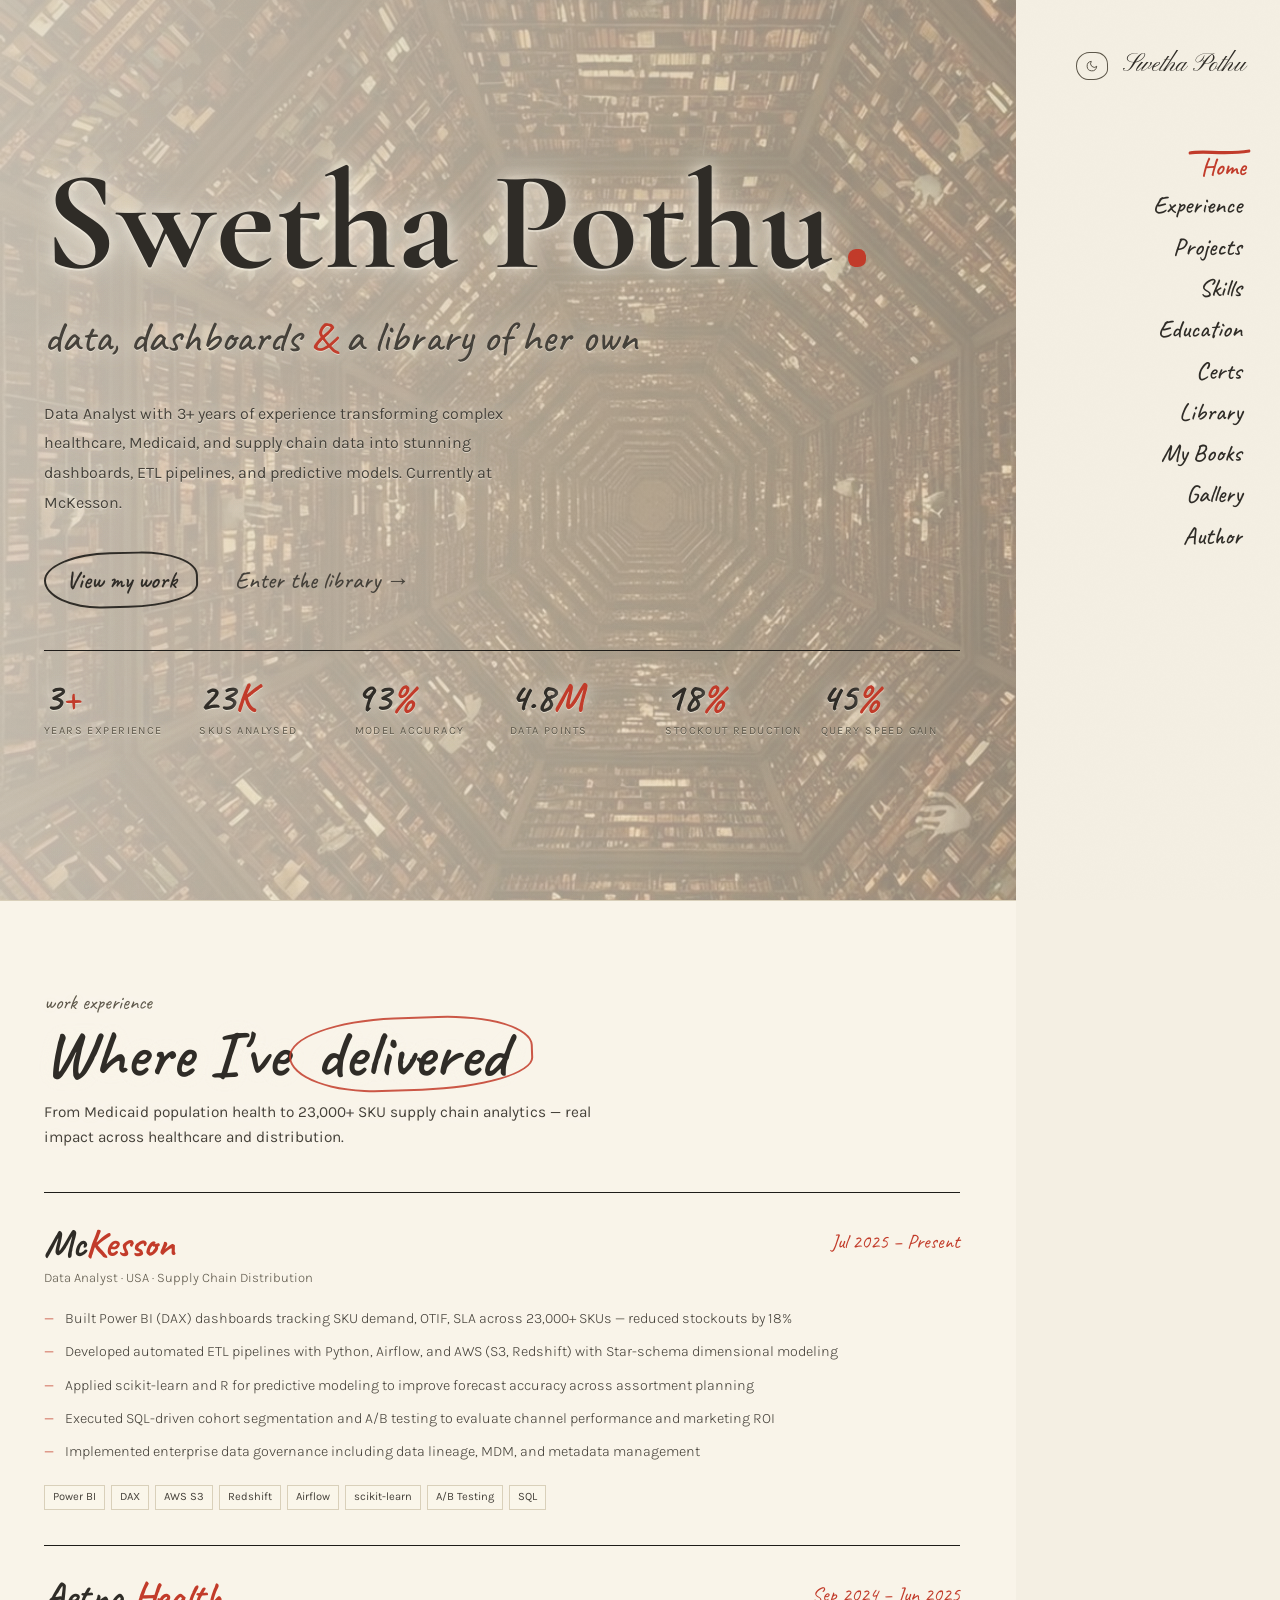
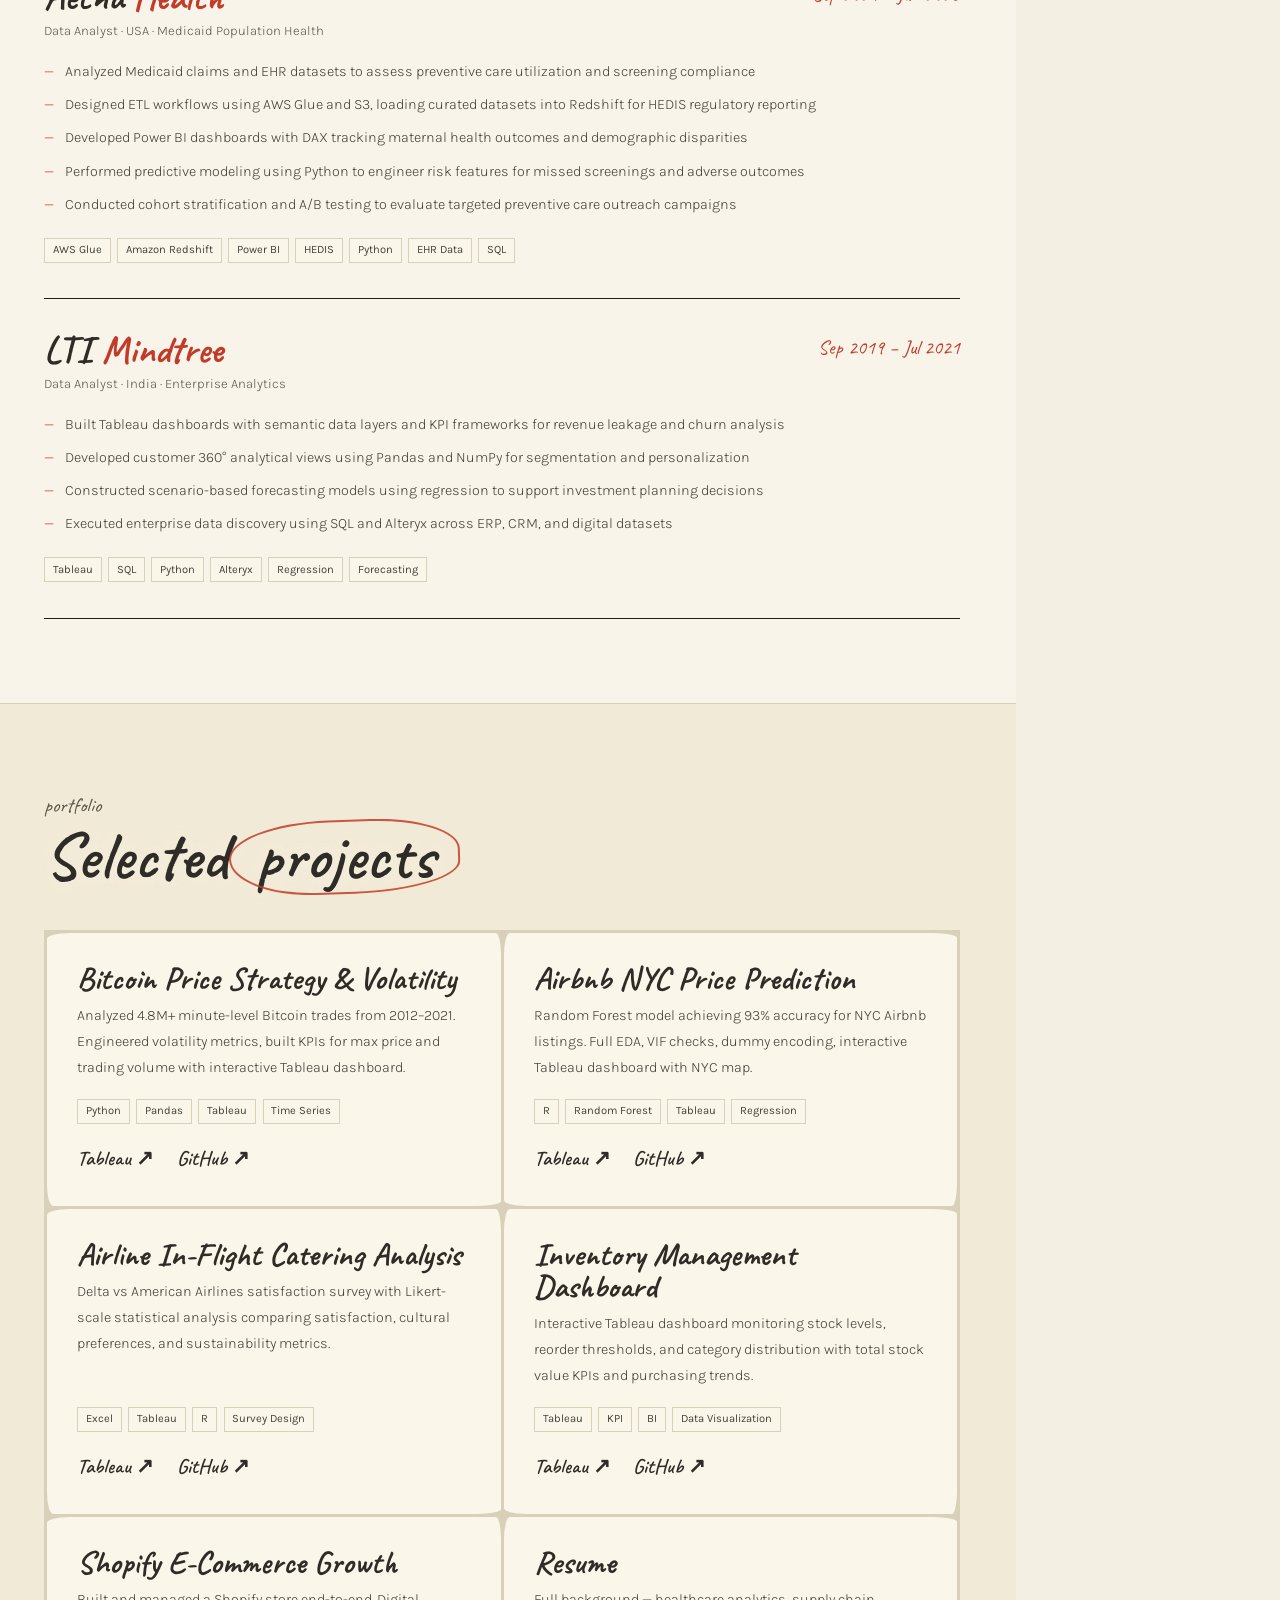
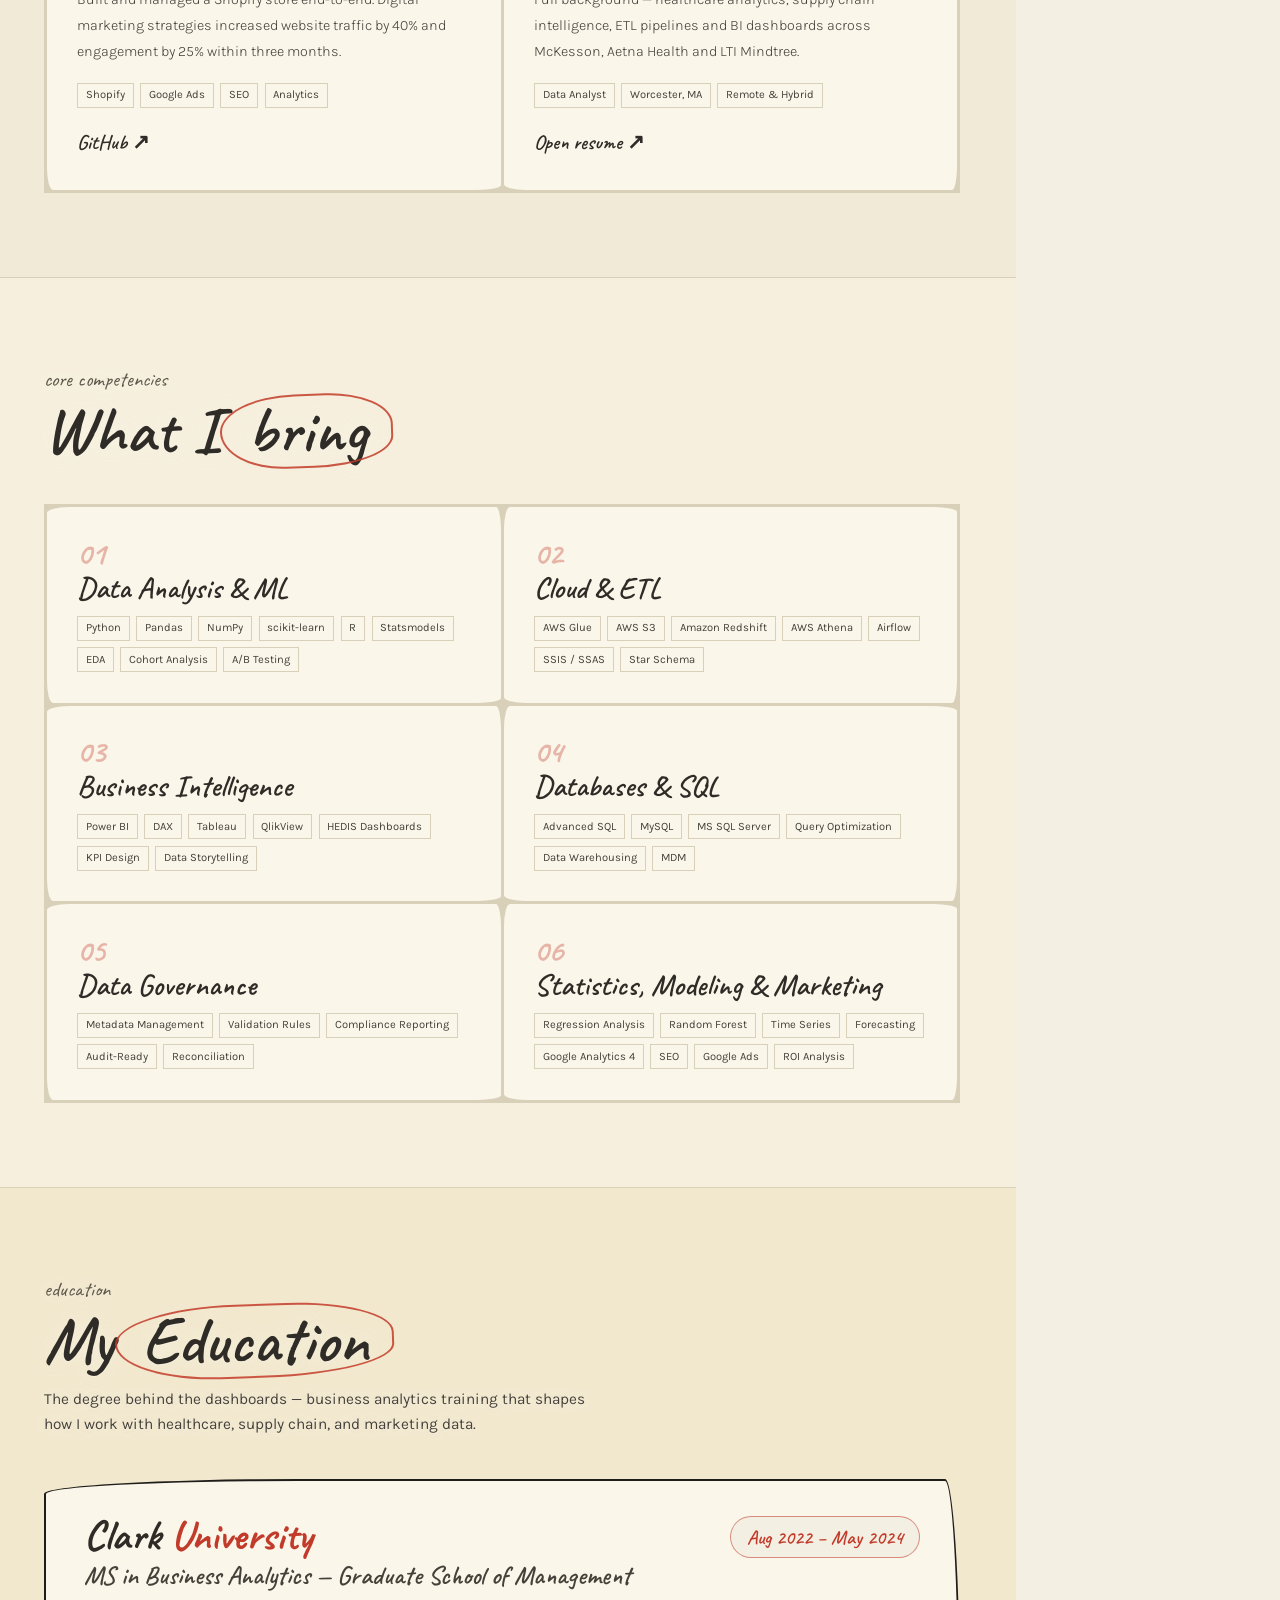
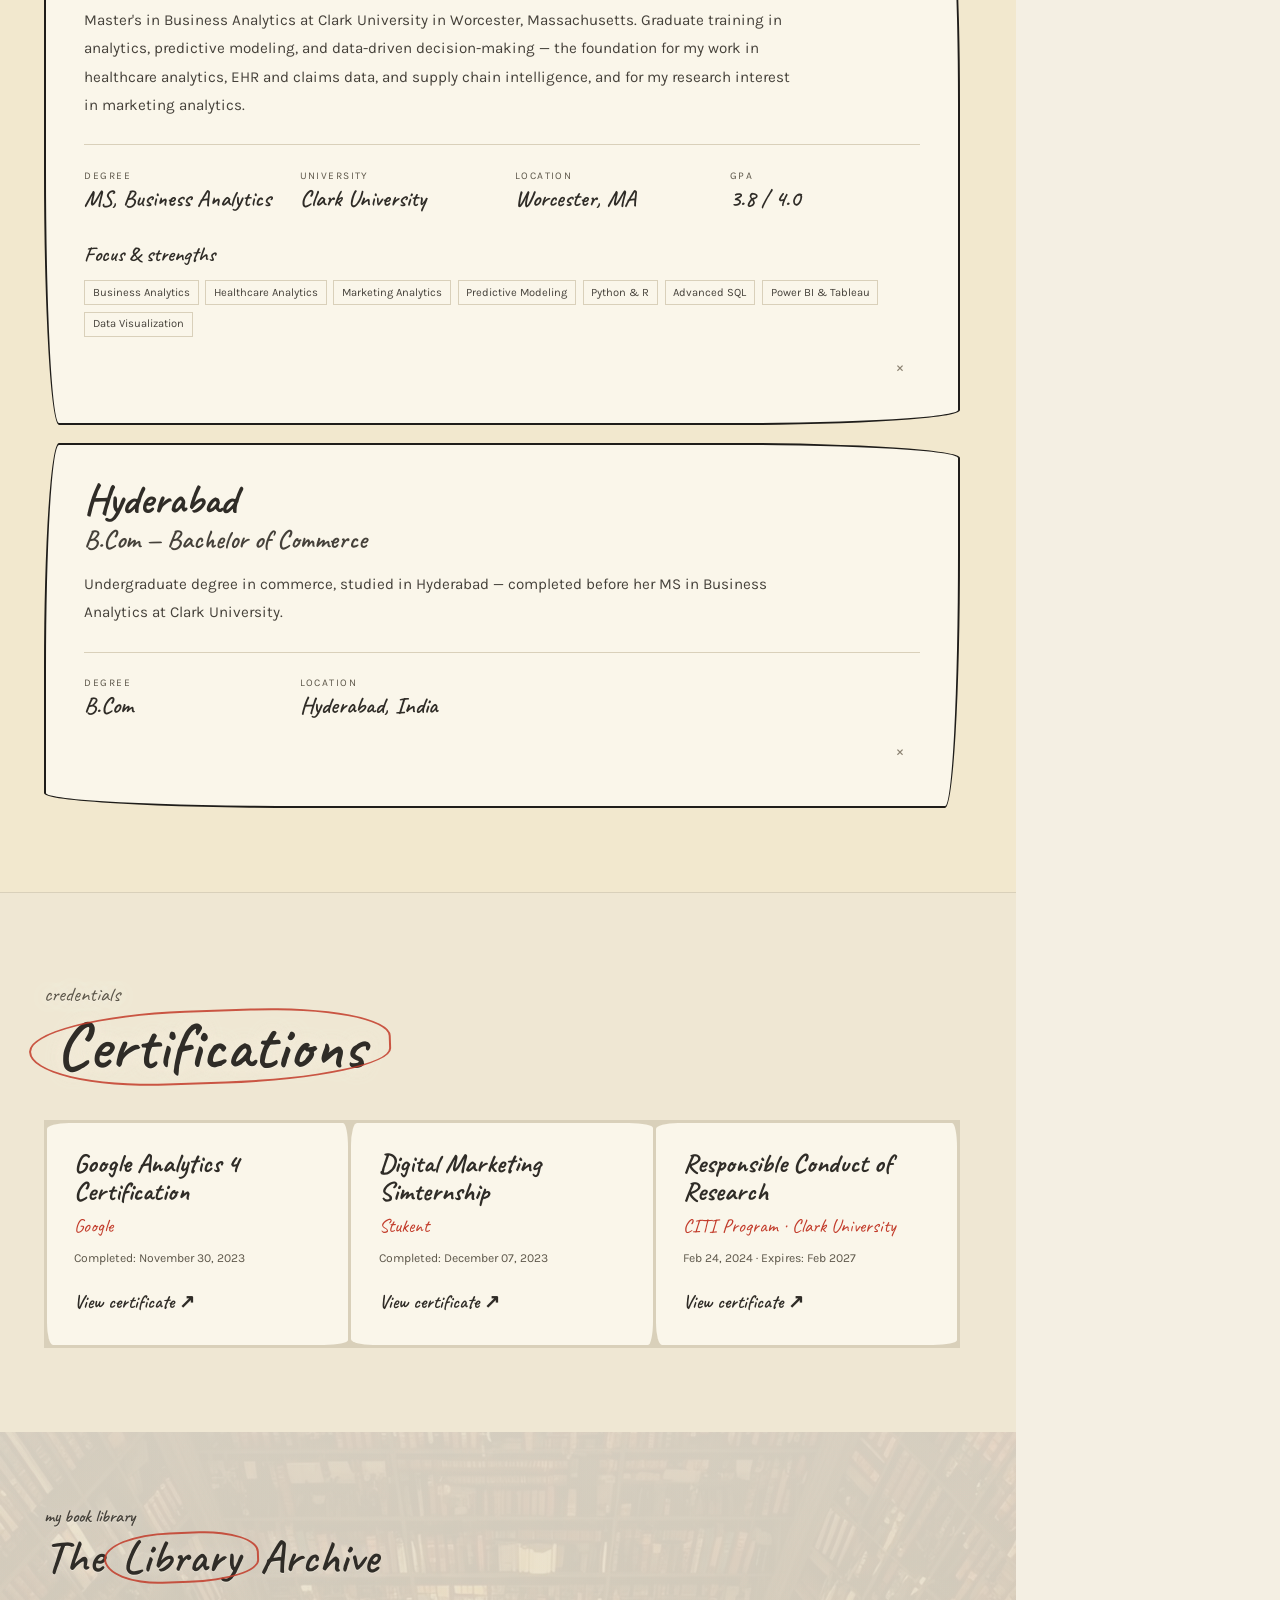
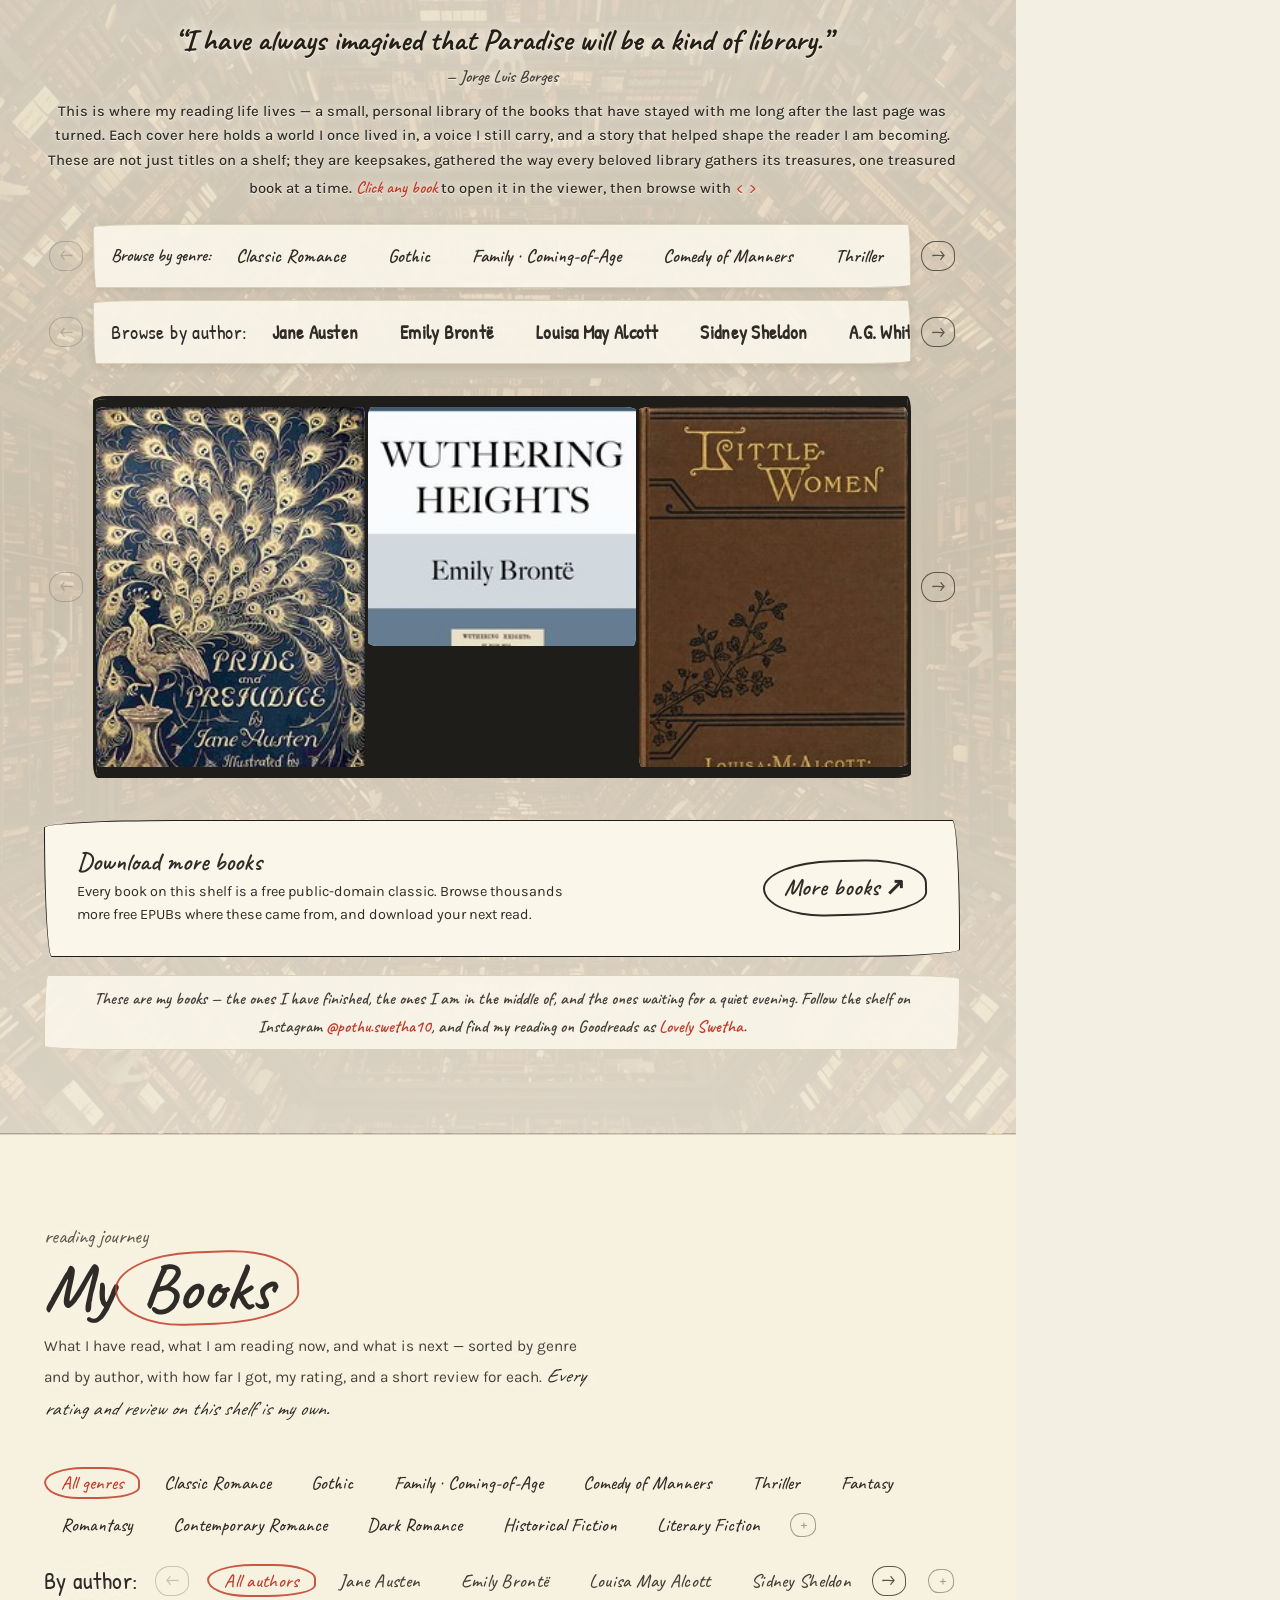
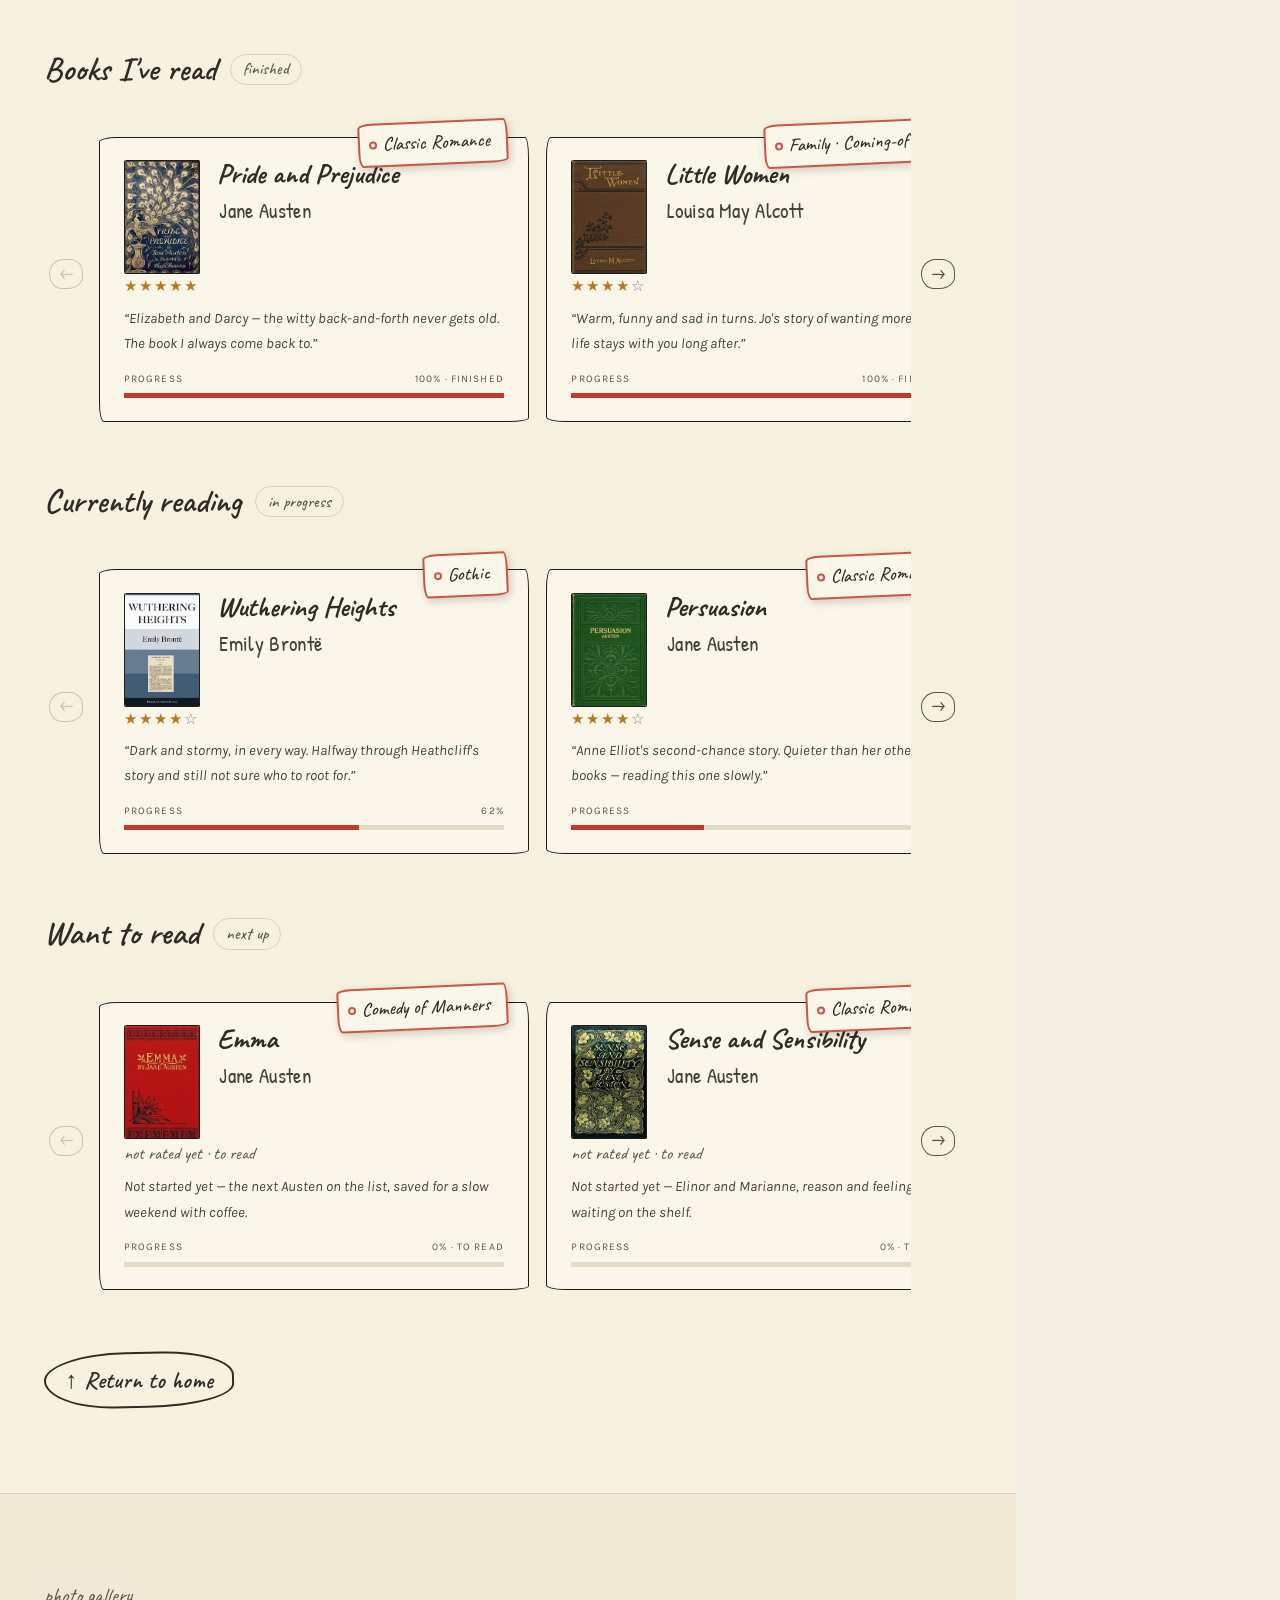
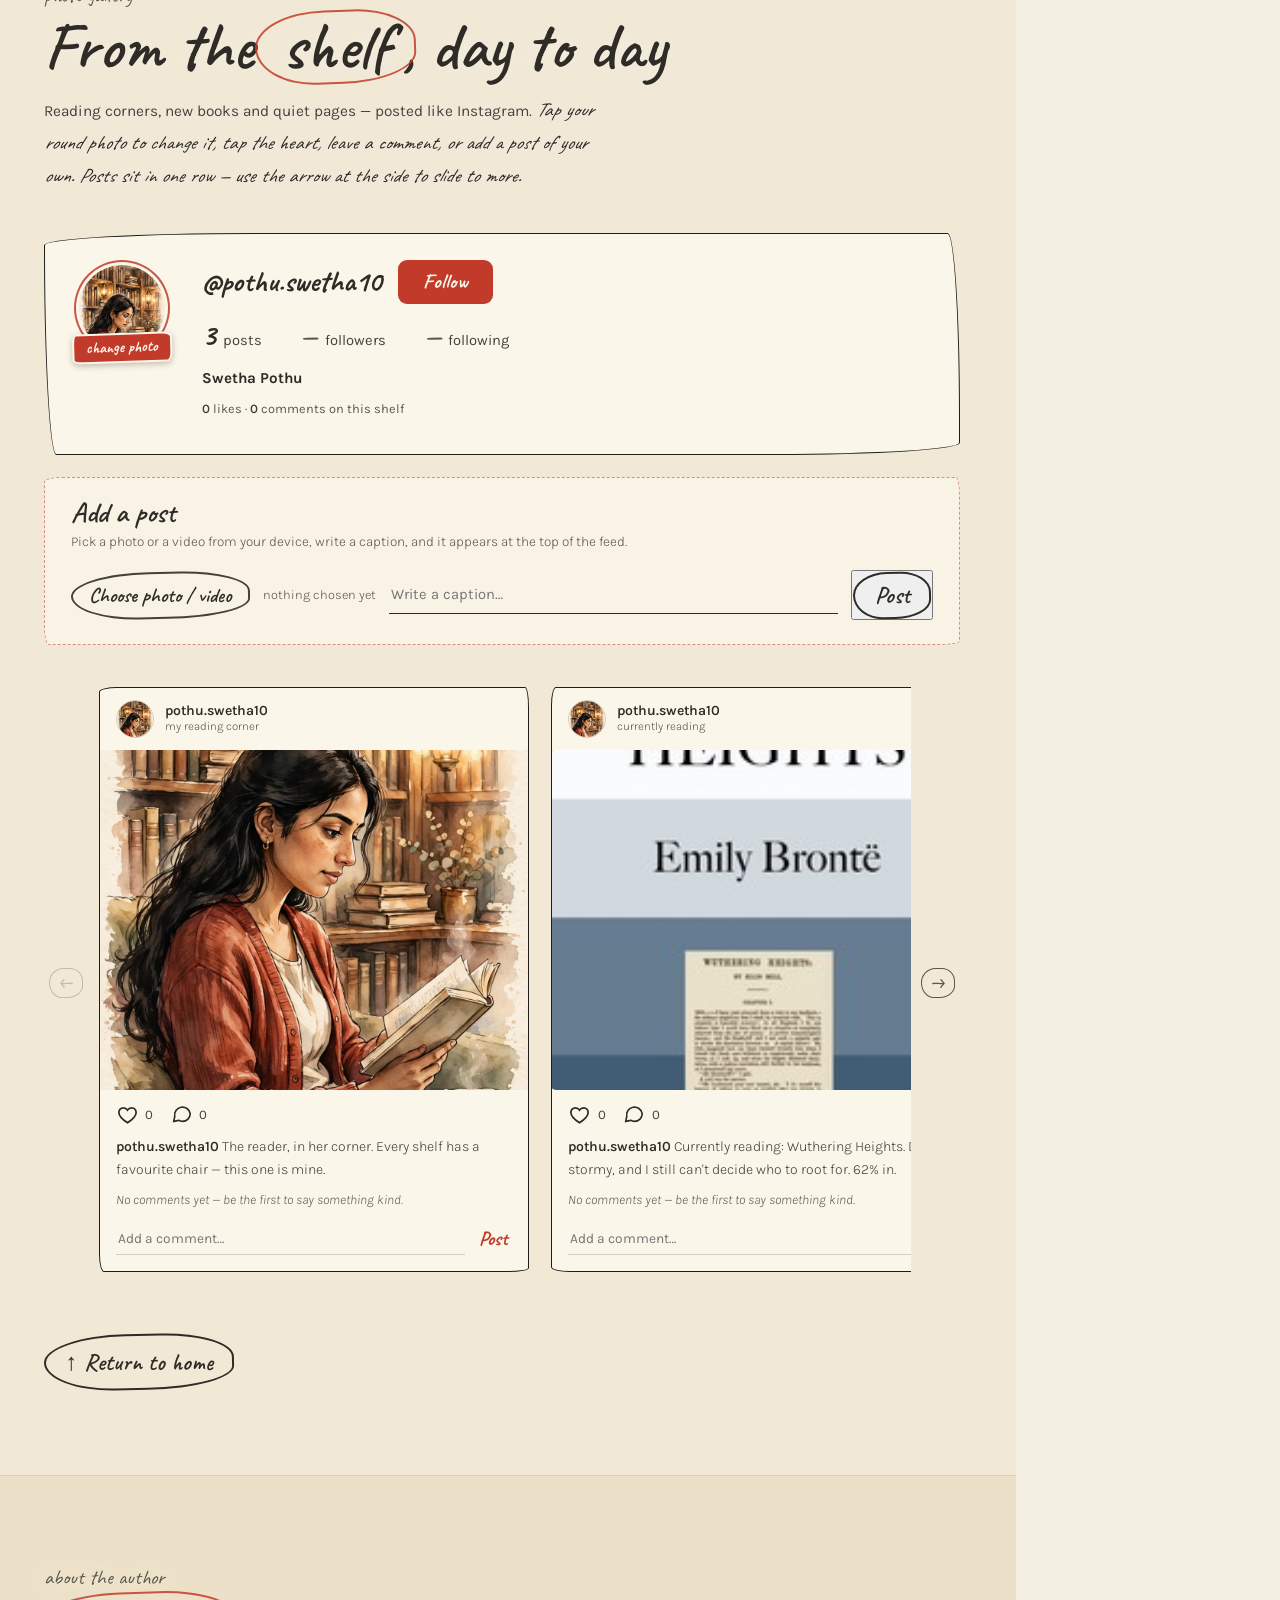
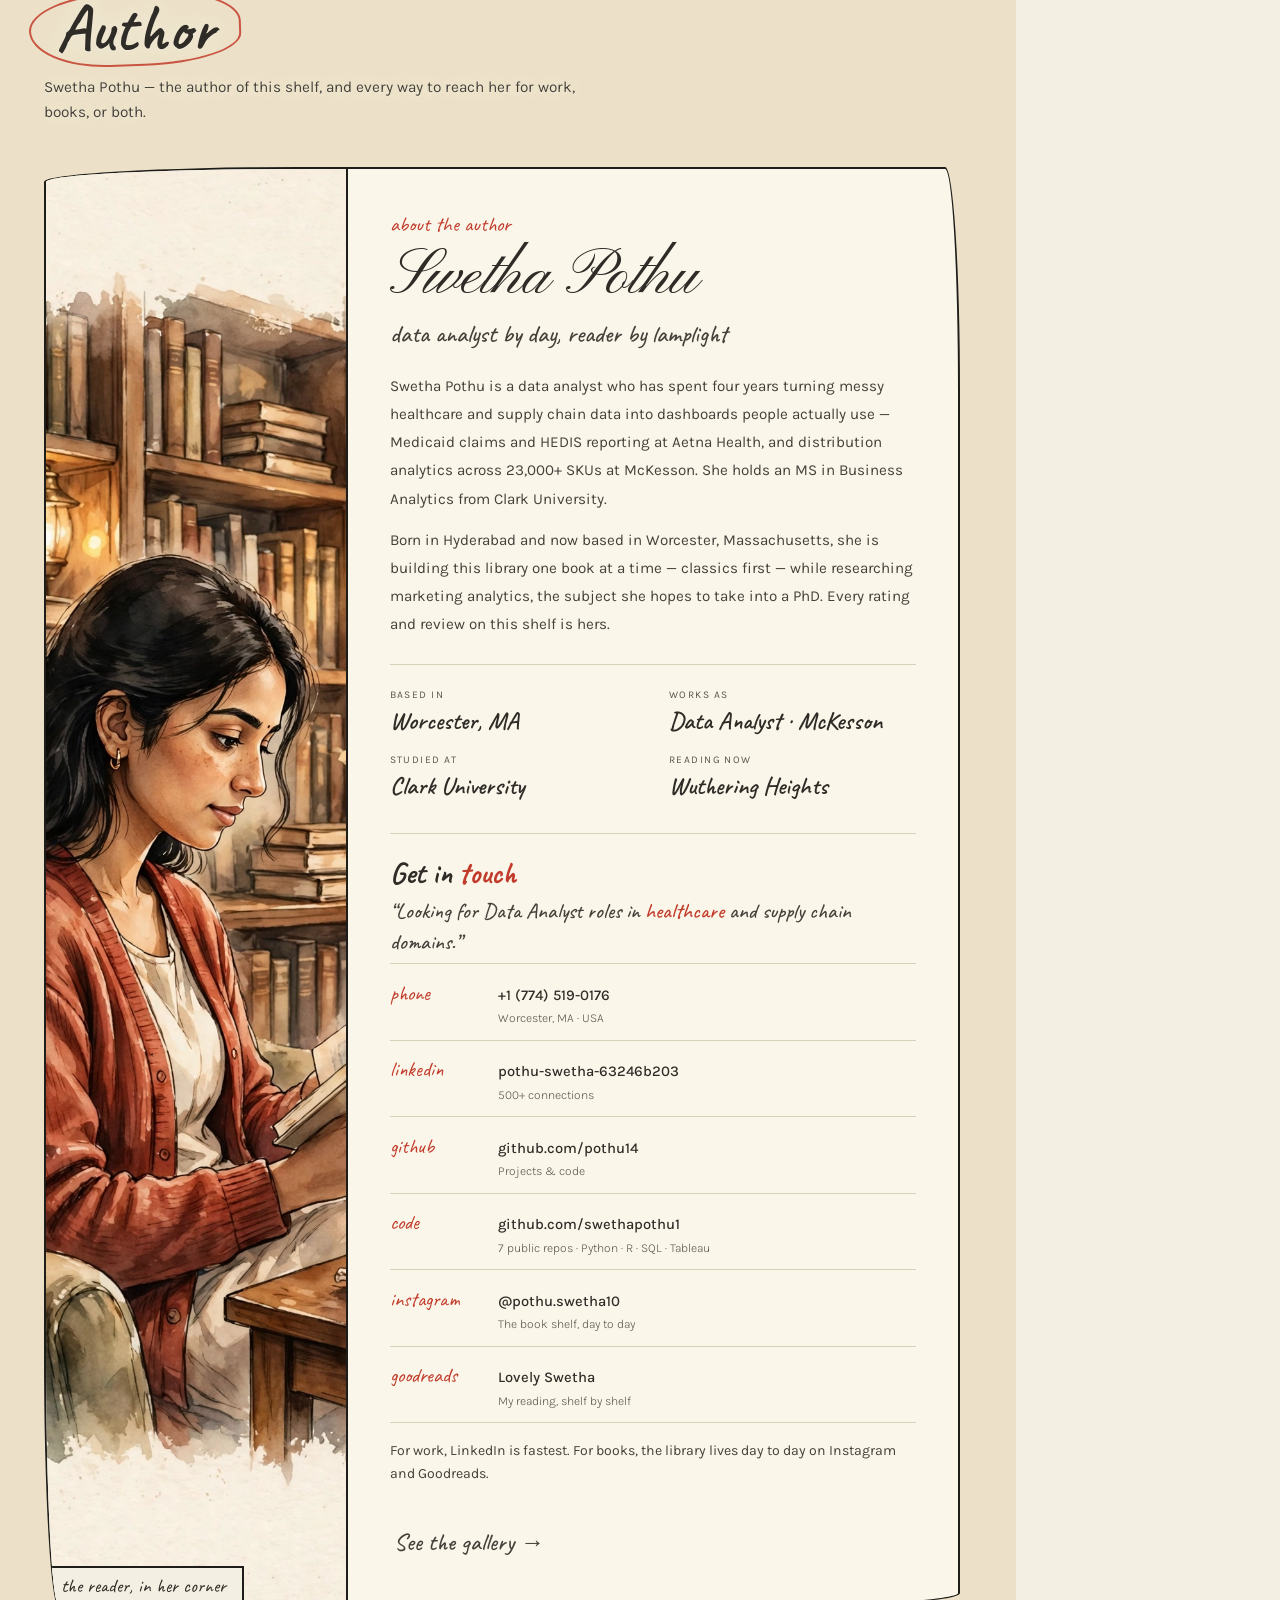
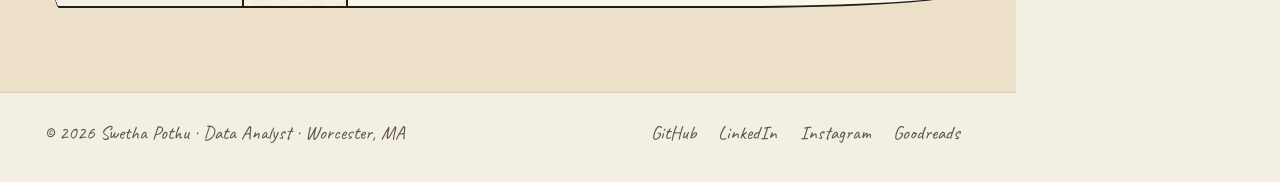
==== commit 9e6201e3: "update portfolio with new section order and sliding rows" ====
--- a/index.html
+++ b/index.html
@@ -10,7 +10,866 @@
 <link rel="preconnect" href="https://fonts.googleapis.com">
 <link rel="preconnect" href="https://fonts.gstatic.com" crossorigin>
 <link href="https://fonts.googleapis.com/css2?family=Caveat:wght@400;500;600;700&family=Cormorant+Garamond:wght@500;600;700&family=Karla:ital,wght@0,300;0,400;0,500;0,600;1,300;1,400&family=Patrick+Hand&family=Pinyon+Script&display=swap" rel="stylesheet">
-<link rel="stylesheet" href="style.css">
+<style>
+:root{
+  color-scheme:light;
+  --paper:#f4efe3;
+  --paper2:#efe8d6;
+  --paper3:#faf6ea;
+  --ink:#2f2c27;
+  --ink2:#45413a;
+  --muted:#5d574a;
+  --faint:#8a8171;
+  --tint-education:#f2e7c9;
+  --tint-library:#ece1c6;
+  --tint-mybooks:#f8f2df;
+  --tint-gallery:#eee3cb;
+  --tint-work:#faf6ea;
+  --tint-projects:#f0e7cf;
+  --tint-skills:#f7efdb;
+  --tint-certs:#ece1c6;
+  --tint-contact:#e9dcbc;
+  --red:#c23b2a;
+  --red-soft:rgba(194,59,42,.85);
+  --line:#1f1d1a;
+  --border:#d9d0ba;
+  --gold:#b7791f;
+  --sidebar:264px;
+  --fh:'Caveat',cursive;
+  --fb:'Karla',sans-serif;
+  --fname:'Pinyon Script',cursive;
+  --fauthor:'Patrick Hand',cursive;
+}
+/* ═══ DARK MODE — whole theme + font mode change, not just the background ═══
+   Warm lamplight version of the same paper theme: deep brown-black paper,
+   cream fonts turned warm and a step bolder so light-weight text stays
+   readable, brighter red/gold accents, and every section keeps its own
+   slightly different tint so sections still stand apart in the dark. */
+:root[data-theme="dark"]{
+  color-scheme:dark;
+  --paper:#1a1510;
+  --paper2:#241d15;
+  --paper3:#2b2318;
+  --ink:#f4ecd9;
+  --ink2:#ded1b6;
+  --muted:#c2b294;
+  --faint:#9d8d6e;
+  --tint-education:#2e2416;
+  --tint-library:#2c2317;
+  --tint-mybooks:#221b13;
+  --tint-gallery:#2e2518;
+  --tint-work:#1f1a13;
+  --tint-projects:#282019;
+  --tint-skills:#231e15;
+  --tint-certs:#2c2317;
+  --tint-contact:#302618;
+  --red:#f07a62;
+  --red-soft:rgba(240,122,98,.92);
+  --line:#8a7a5c;
+  --border:#554836;
+  --gold:#e8ac3f;
+}
+:root[data-theme="dark"] body{font-weight:400}
+/* in dark mode the library photo gets a warm dark wash instead of the
+   cream one, so the tunnel and its shelves stay clearly visible behind
+   the cream text — never buried under a near-opaque dark panel */
+:root[data-theme="dark"] body::before{background-image:linear-gradient(rgba(26,20,14,.60),rgba(26,20,14,.50)),url('[data-uri]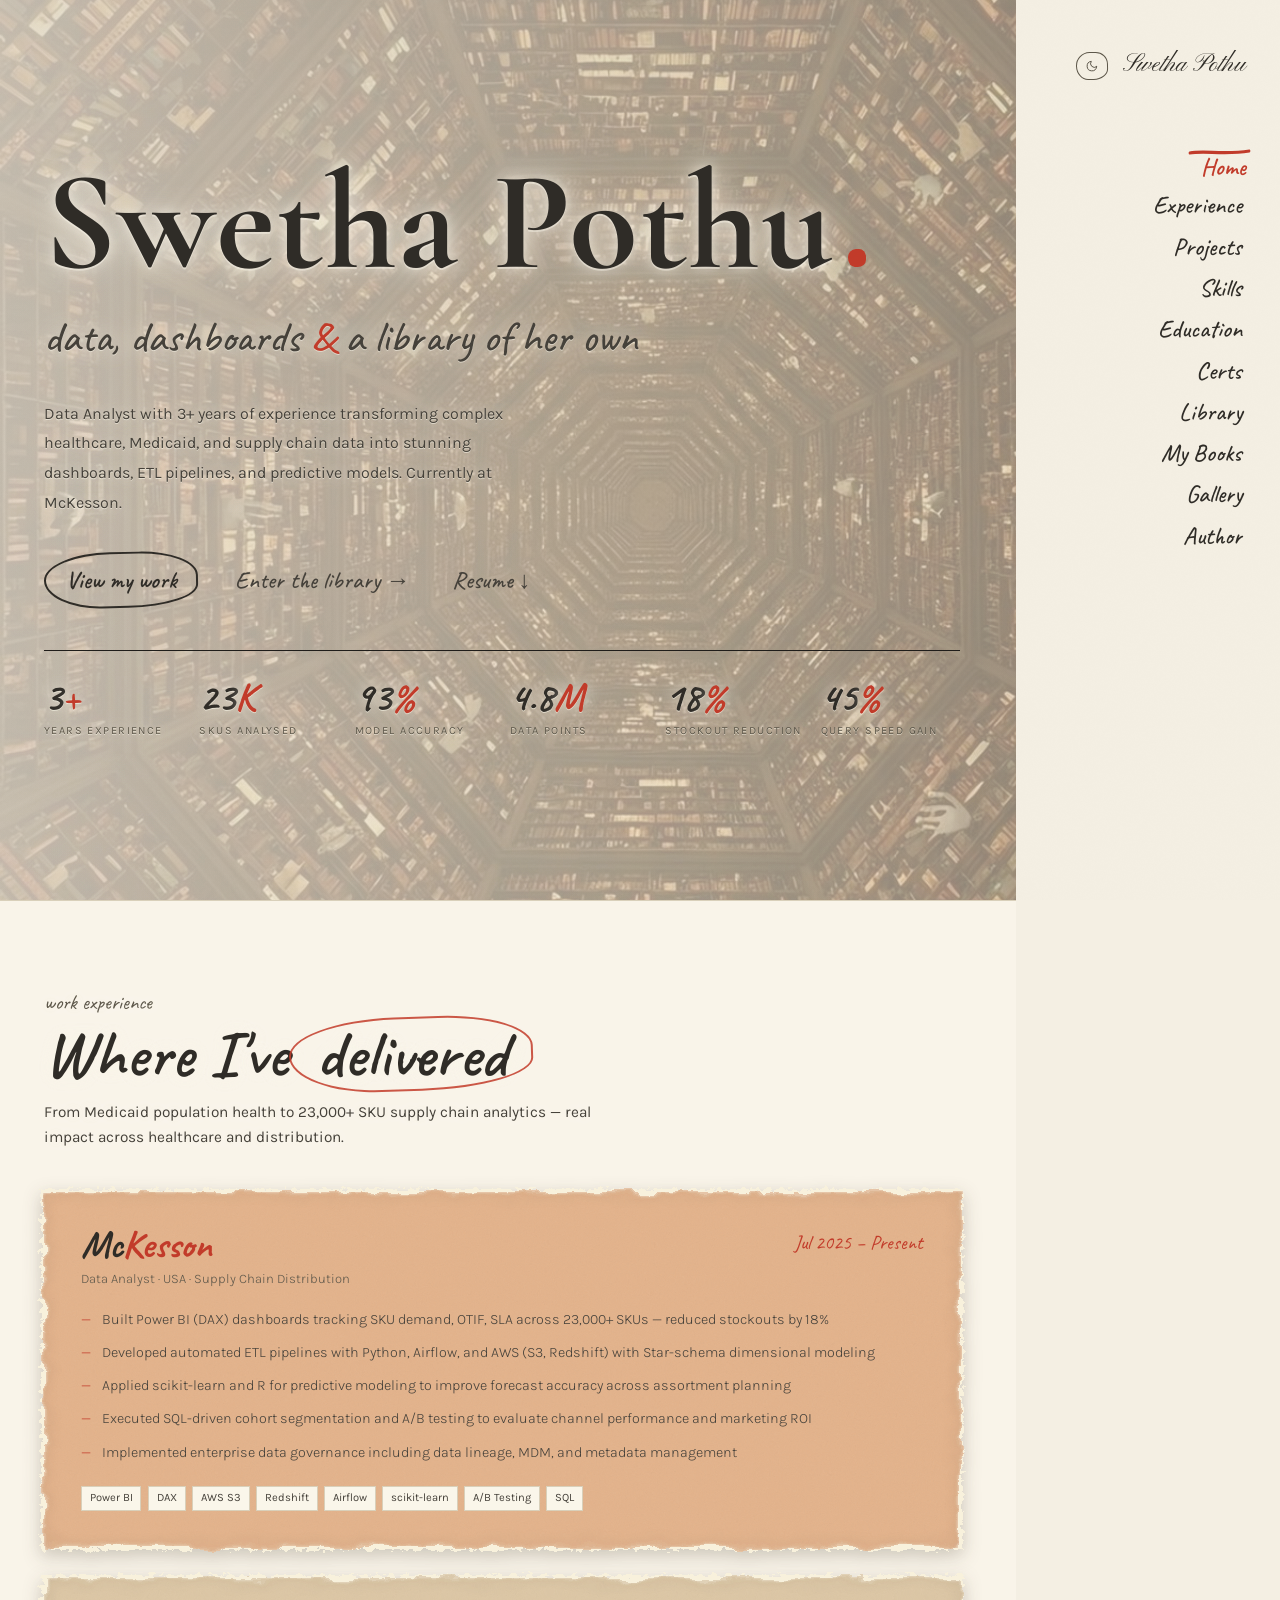
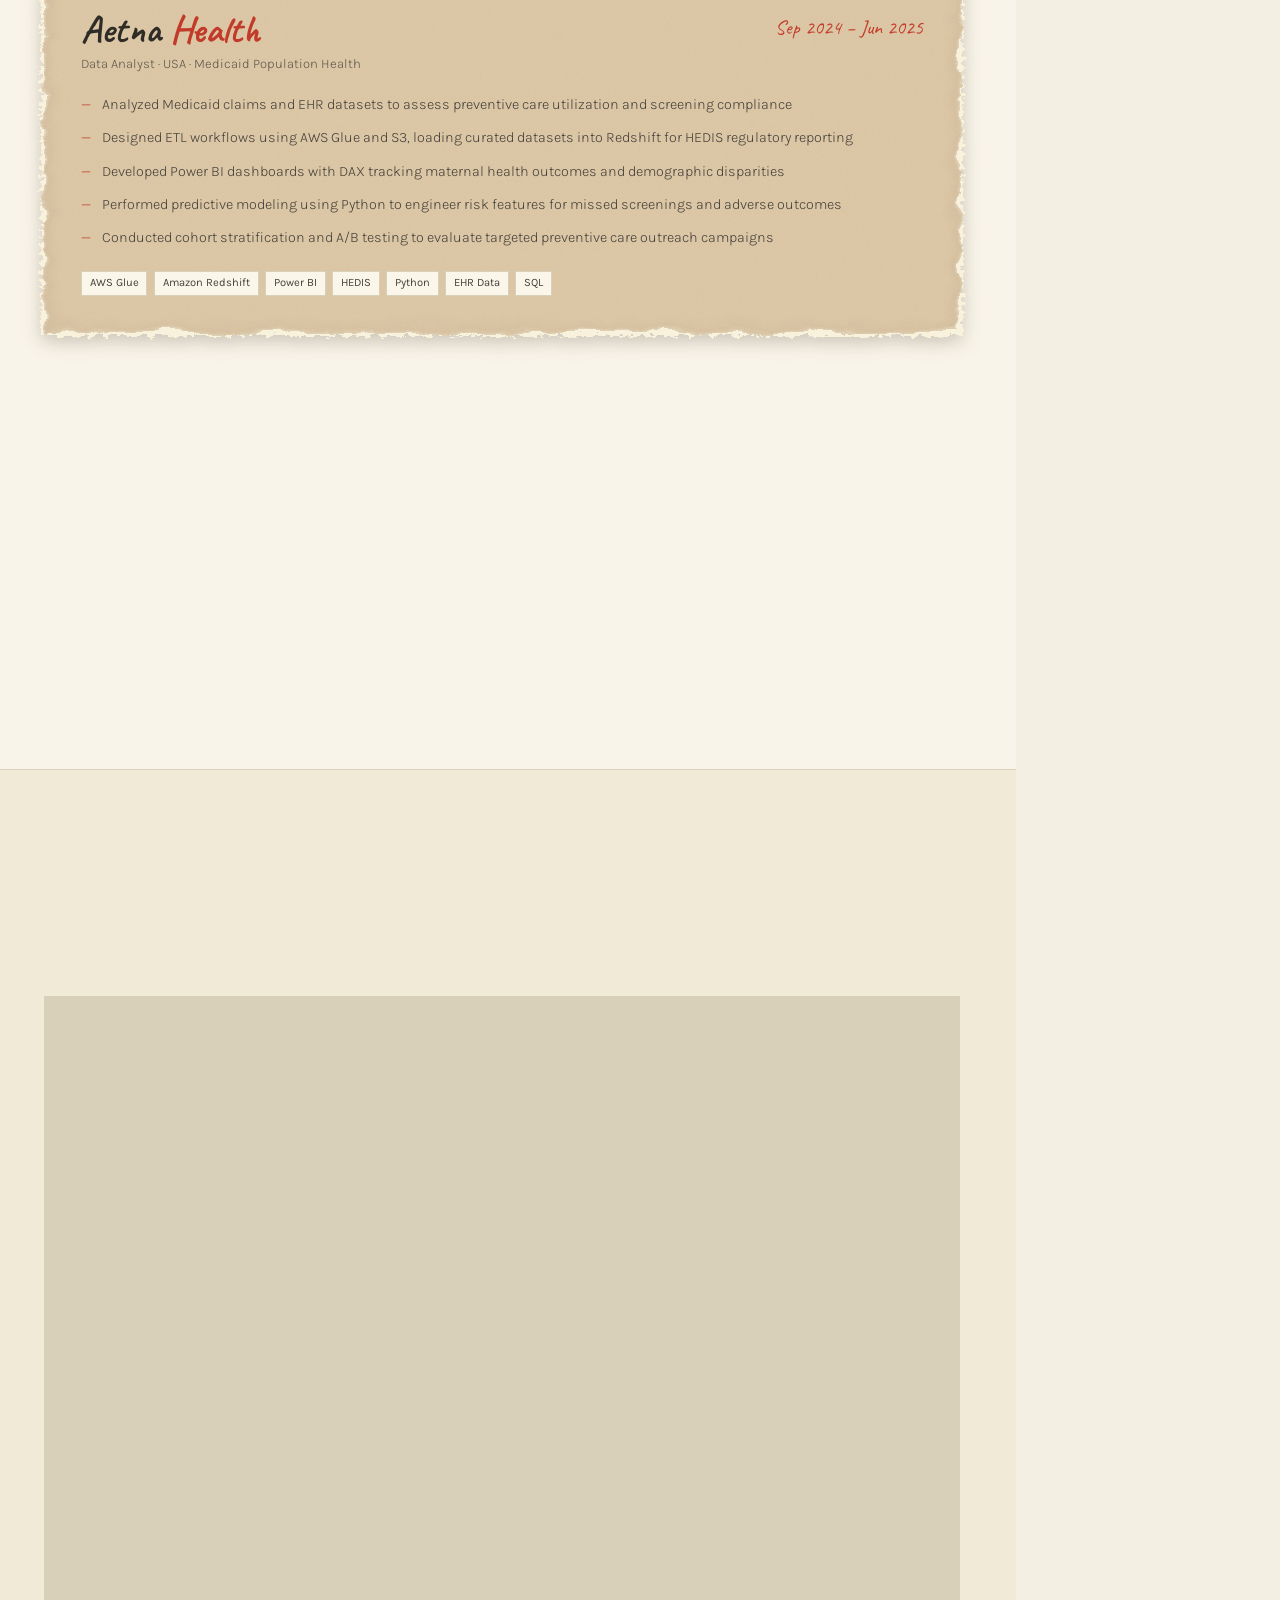
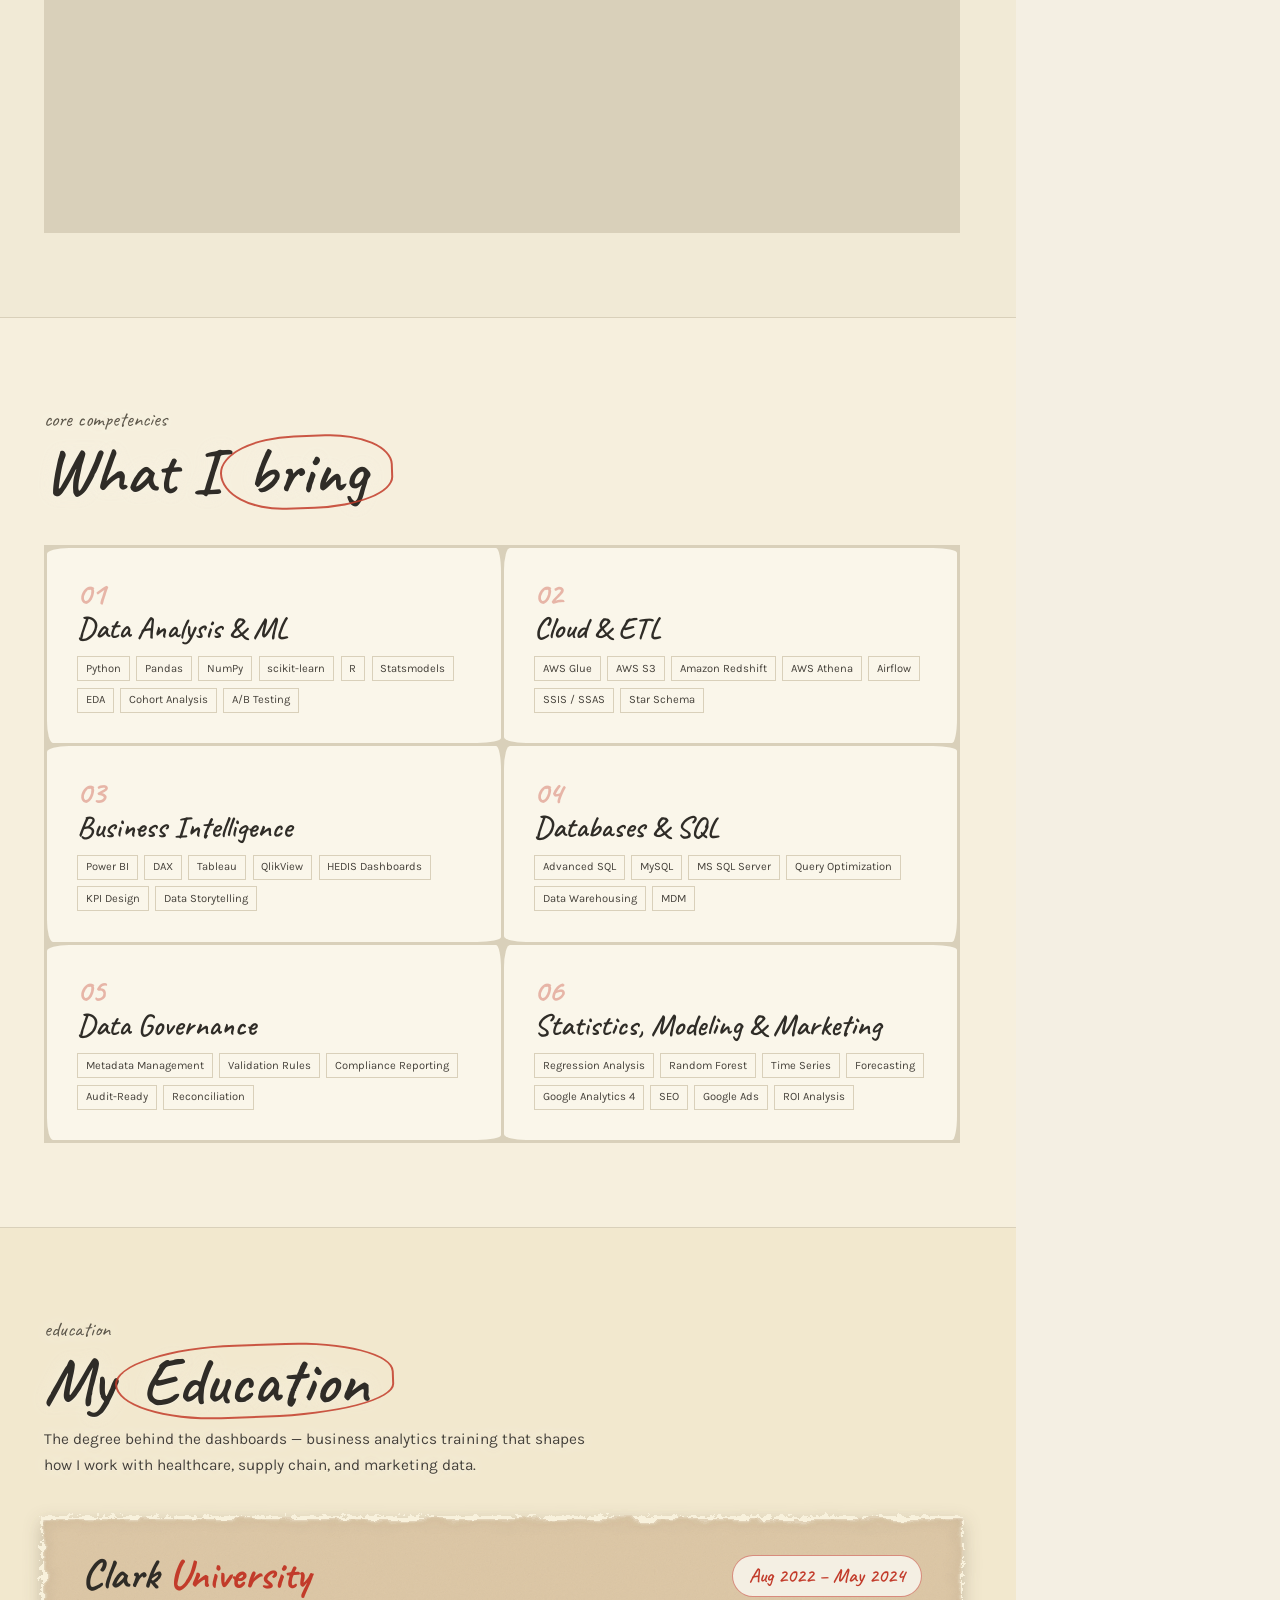
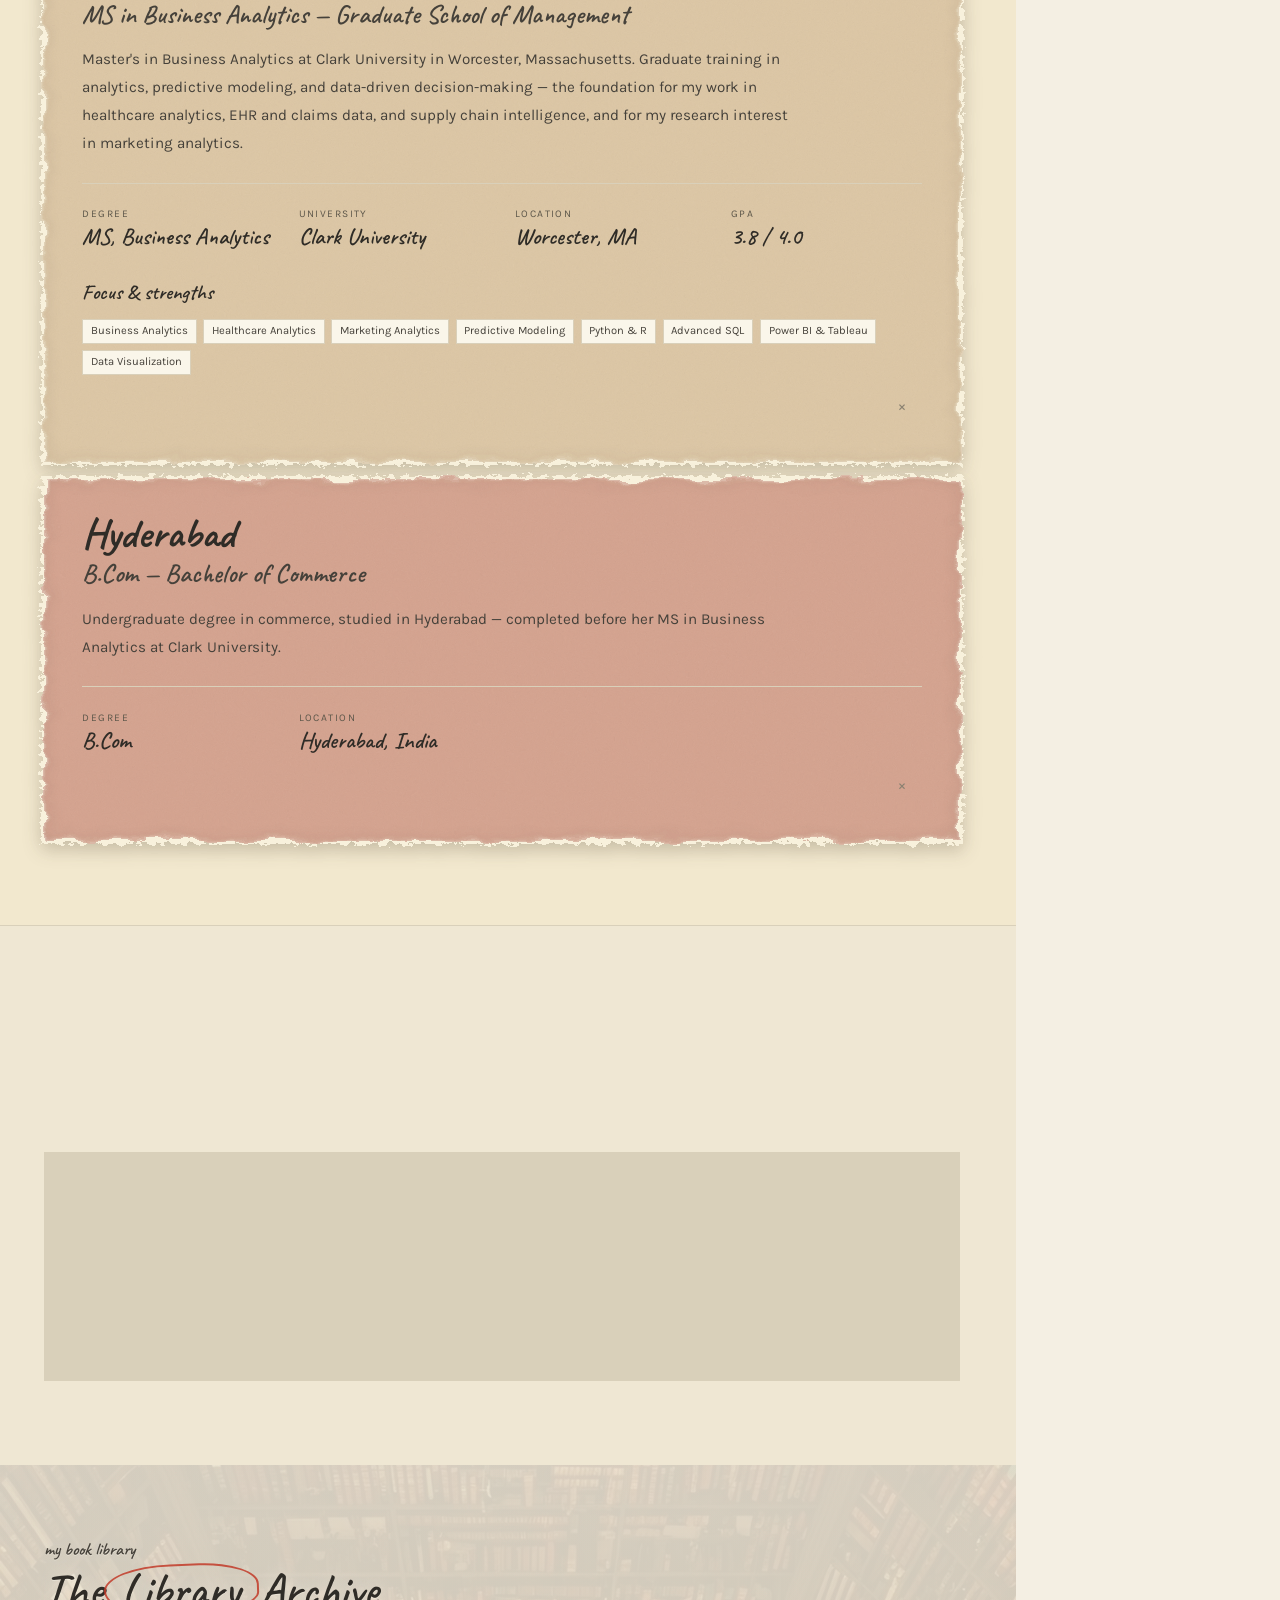
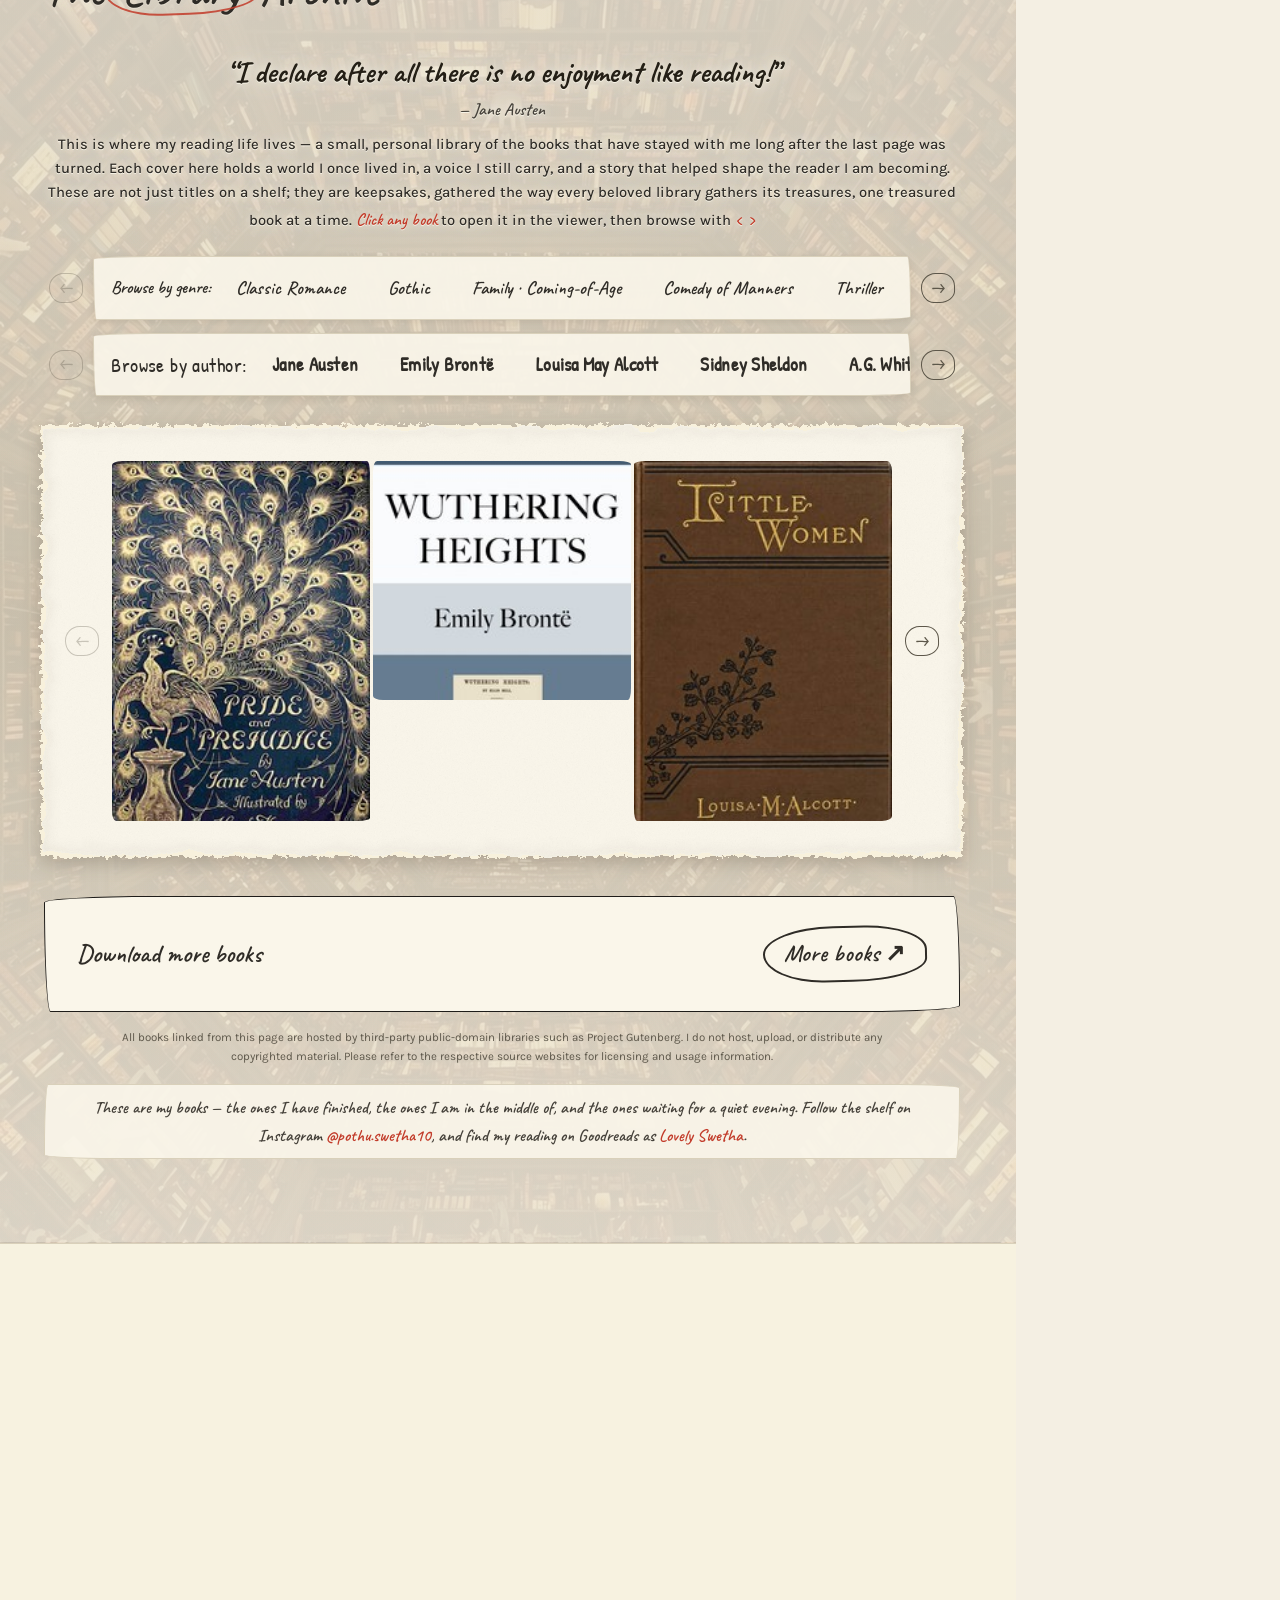
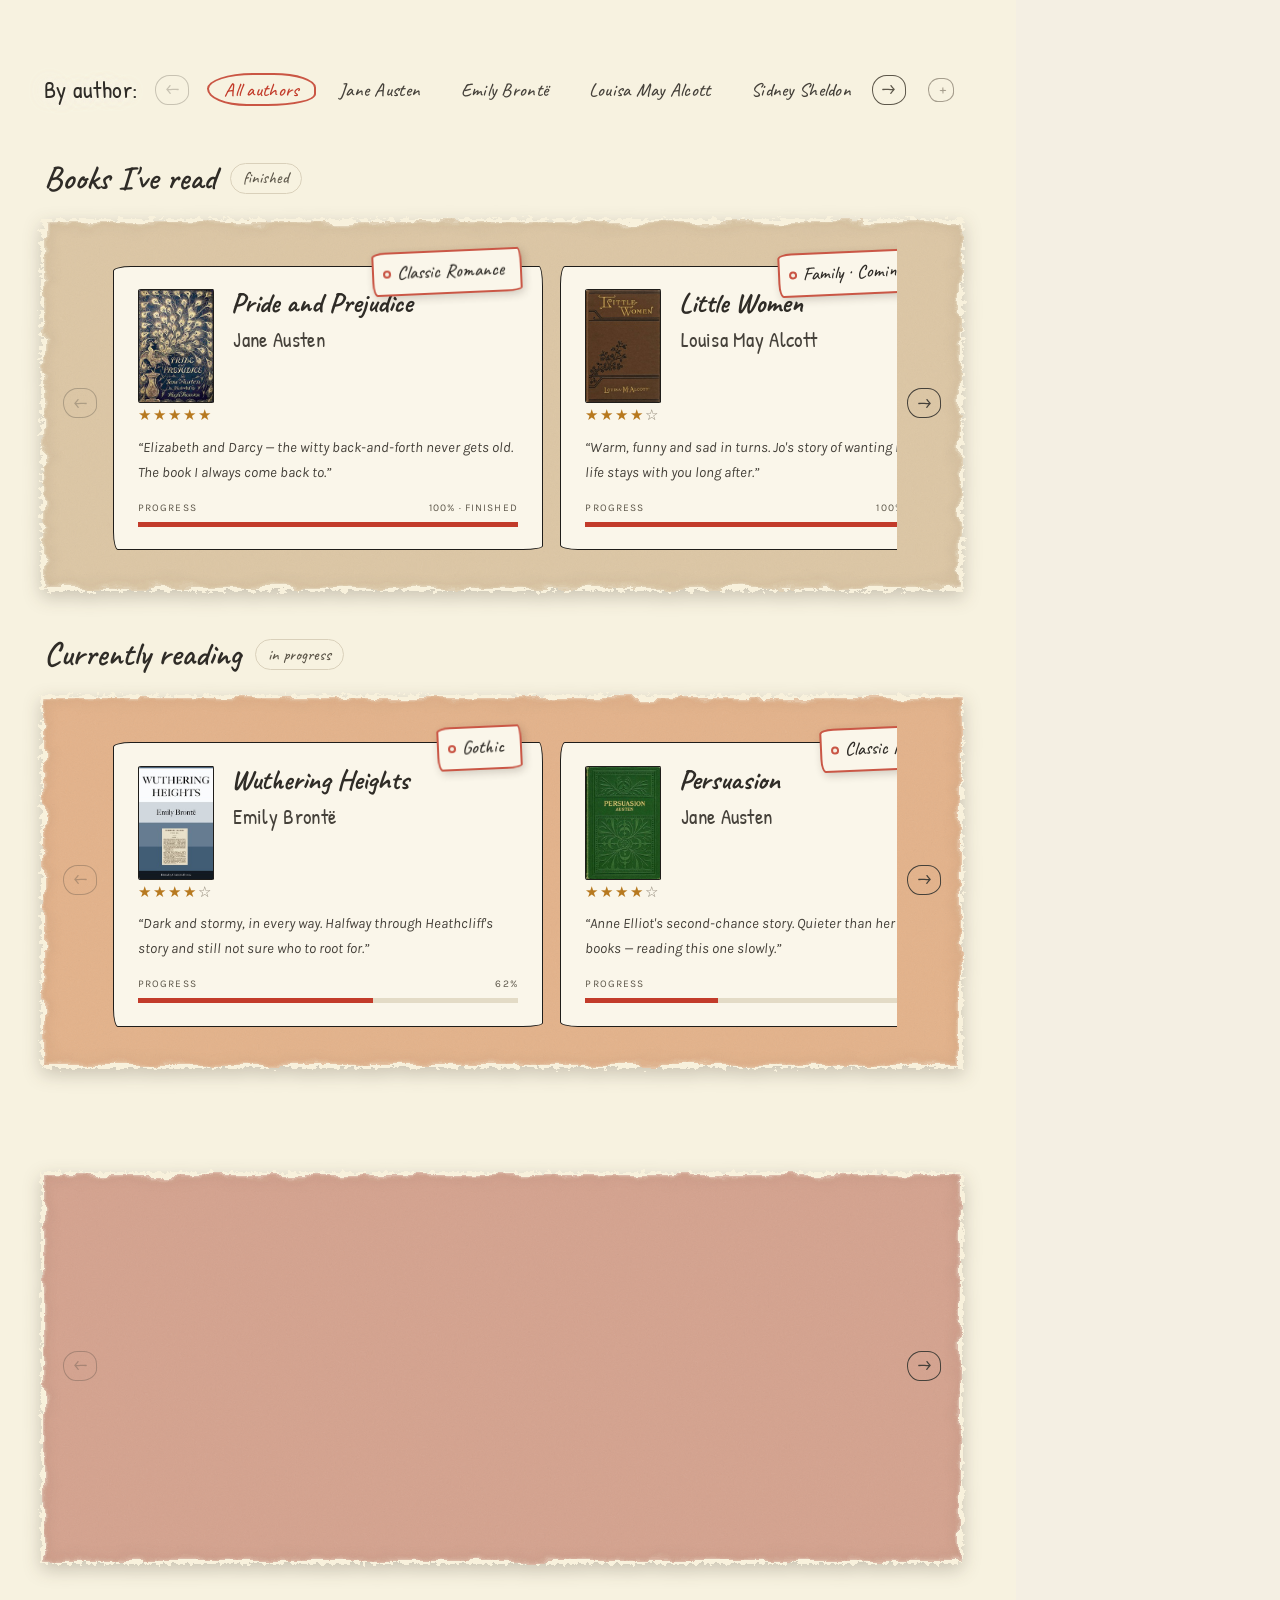
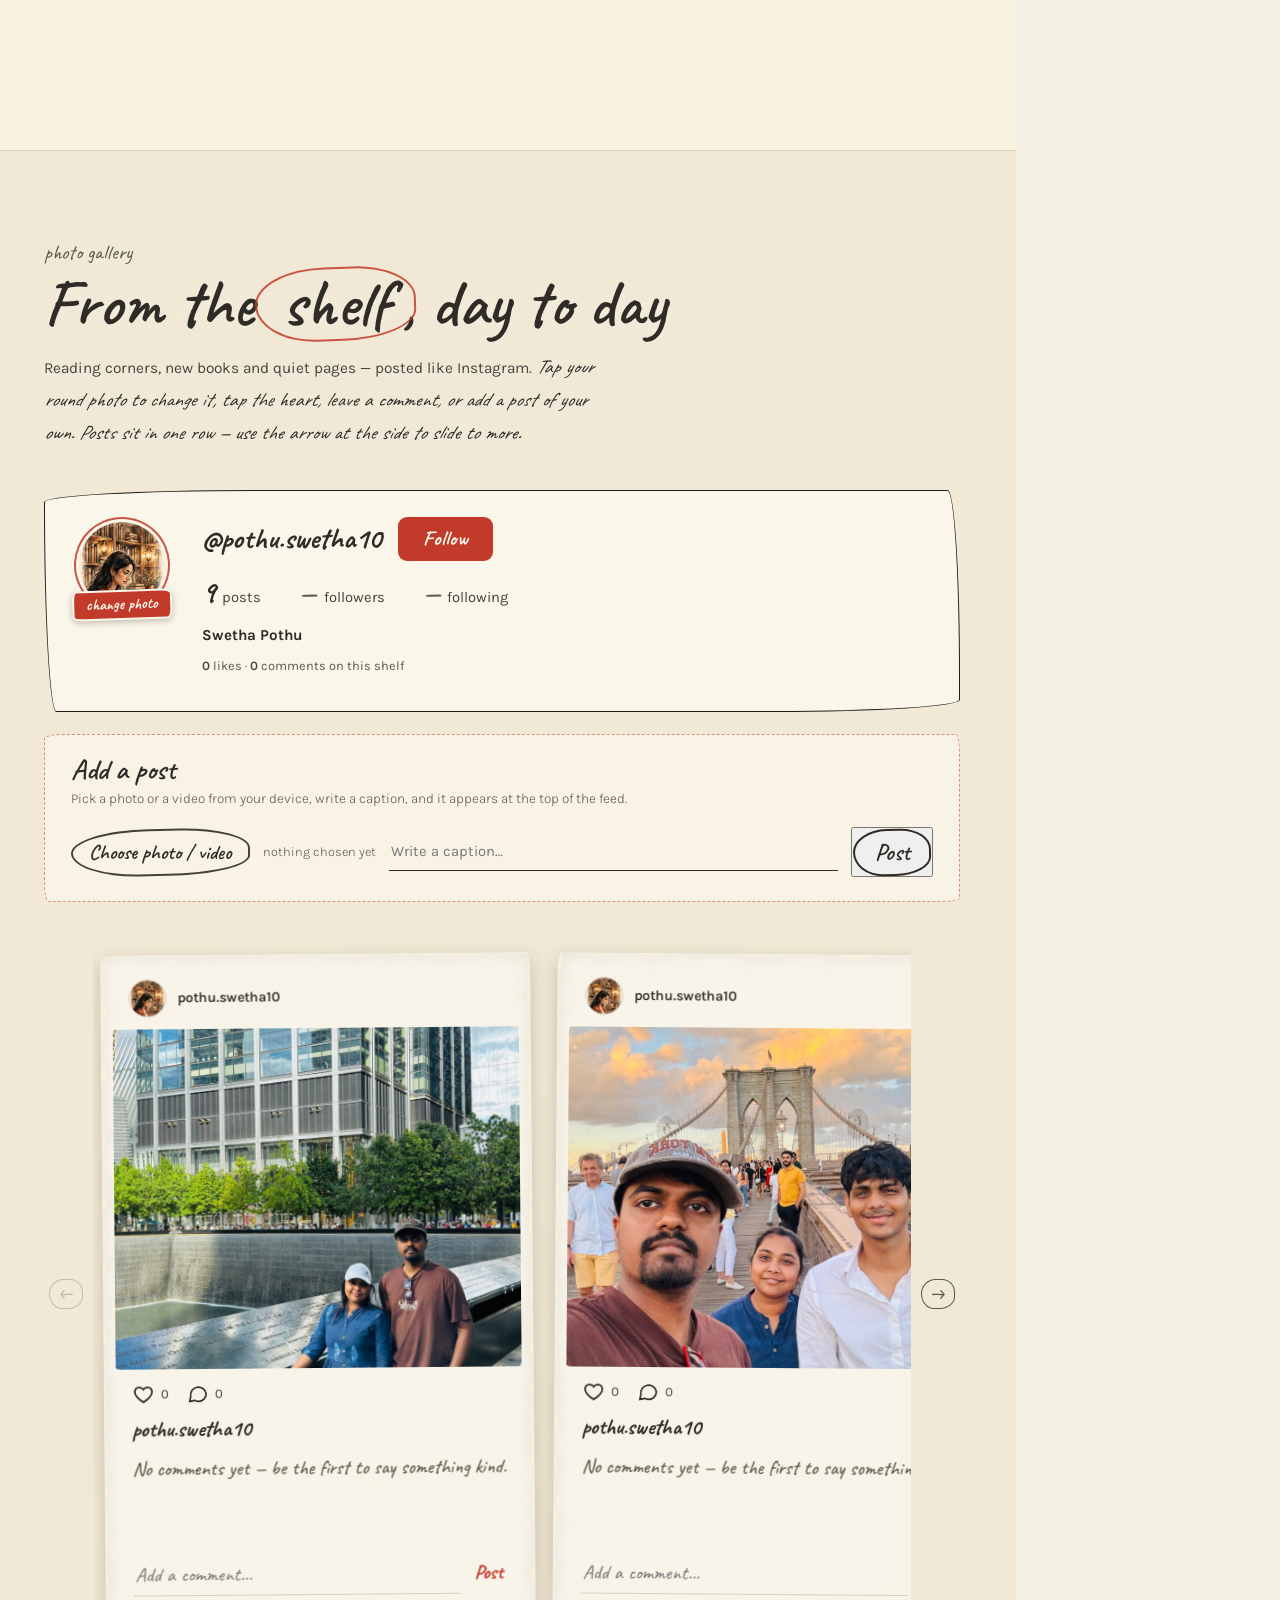
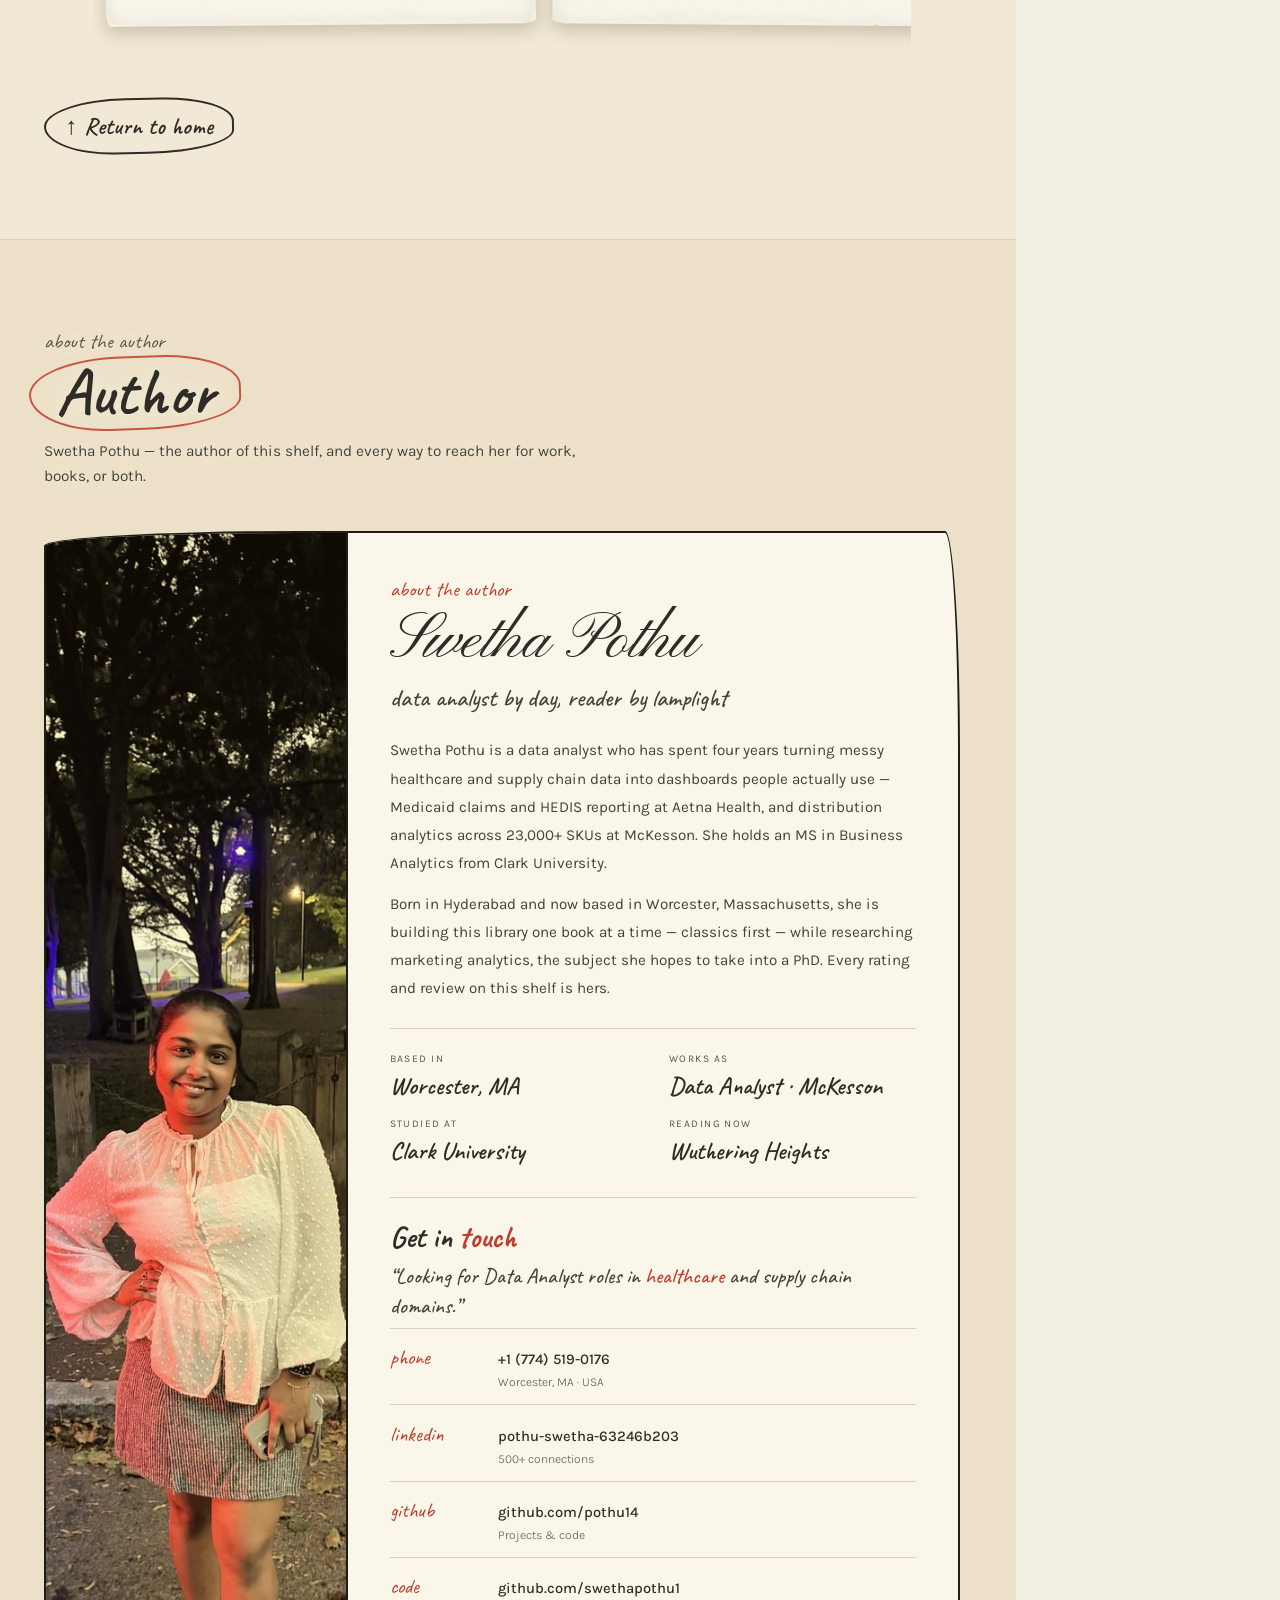
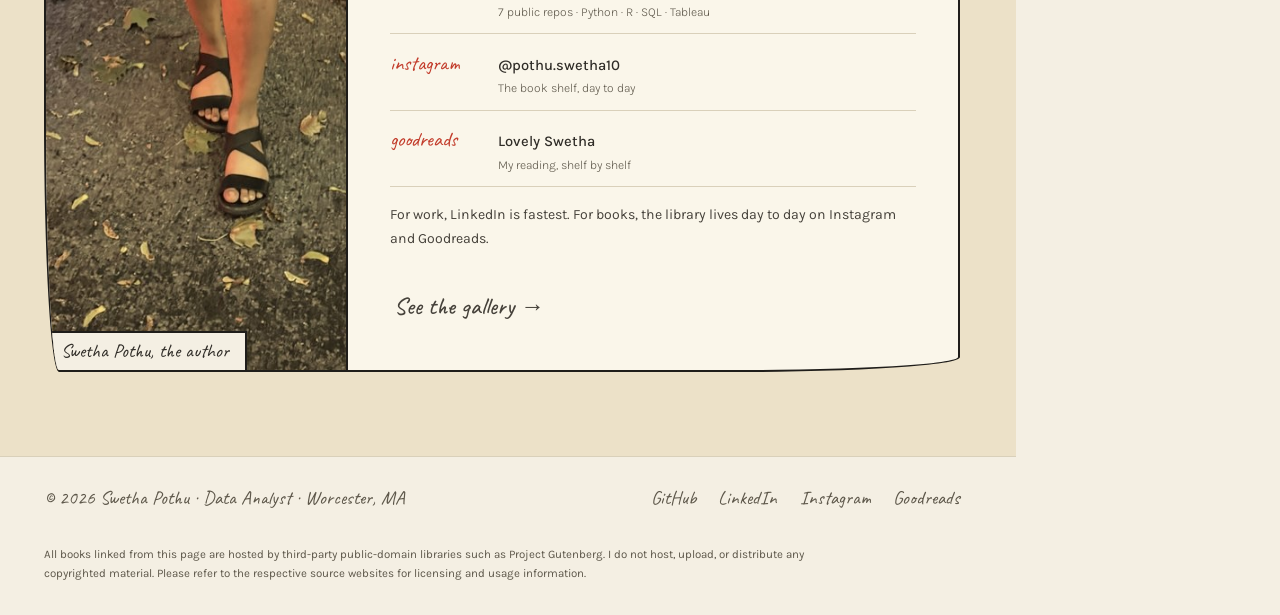
==== commit 62102ce4: "update portfolio with the newer that one" ====
--- a/index.html
+++ b/index.html
@@ -39,6 +39,20 @@
   --fb:'Karla',sans-serif;
   --fname:'Pinyon Script',cursive;
   --fauthor:'Patrick Hand',cursive;
+  /* torn-paper pieces — dusky shades that sit softly on the cream,
+     and the soft shadow a pasted cut-out casts. The torn outlines
+     themselves are made further down with SVG noise-displacement
+     filters, modelled on a real hand-torn sheet. --torn-fibre is
+     the pale exposed core that shows along a fresh tear; it only
+     lightens the rim of each sheet, the dusky colours themselves
+     are unchanged. */
+  --dusky-1:#dcc6a4;
+  --dusky-2:#e3b28a;
+  --dusky-3:#d4a28e;
+  --torn-shadow:rgba(46,32,18,.22);
+  --torn-fibre:rgba(255,252,240,.34);
+  --torn-fibre-solid:#f8f1dc;
+  --torn-crease:rgba(46,32,18,.09);
 }
 /* ═══ DARK MODE — whole theme + font mode change, not just the background ═══
    Warm lamplight version of the same paper theme: deep brown-black paper,
@@ -68,6 +82,17 @@
   --line:#8a7a5c;
   --border:#554836;
   --gold:#e8ac3f;
+  /* torn-paper dusky shades, deepened for lamplight so the pieces
+     still read as tinted paper and every word on them stays clear */
+  --dusky-1:#4a3a24;
+  --dusky-2:#563b26;
+  --dusky-3:#4f342b;
+  --torn-shadow:rgba(0,0,0,.55);
+  /* the exposed fibre rim stays faint in lamplight — just enough to
+     read as a torn edge on the deepened dusky shades */
+  --torn-fibre:rgba(255,240,210,.16);
+  --torn-fibre-solid:#9a8560;
+  --torn-crease:rgba(0,0,0,.28);
 }
 :root[data-theme="dark"] body{font-weight:400}
 /* in dark mode the library photo gets a warm dark wash instead of the
@@ -427,6 +452,9 @@
 .mb-prog-row{display:flex;justify-content:space-between;font-size:.64rem;letter-spacing:.11em;text-transform:uppercase;color:var(--muted);margin-bottom:.35rem}
 .mb-prog{height:5px;background:#e3dbc6;overflow:hidden}
 .mb-prog i{display:block;height:100%;background:var(--red)}
+.mb-links{margin-top:.65rem}
+.mb-links a{font-family:var(--fh);font-size:1.08rem;font-weight:600;color:var(--ink2);text-decoration:none;border-bottom:2px solid var(--red);padding-bottom:1px;transition:color .25s}
+.mb-links a:hover{color:var(--red)}
 .btn-row{margin-top:3rem}
 
 /* ══════════ ABOUT THE AUTHOR — like the back of a book ══════════ */
@@ -535,6 +563,13 @@
 .sk-num{font-family:var(--fh);font-size:2rem;font-weight:700;color:rgba(194,59,42,.35);line-height:1}
 .sk-title{font-family:var(--fh);font-size:1.9rem;font-weight:600;margin:.2rem 0 .8rem;line-height:1}
 .proj-grid{display:grid;grid-template-columns:repeat(2,1fr);gap:3px;background:var(--border);border:3px solid var(--border)}
+/* five cards in a two-column grid: the last card stretches across the
+   full row so no empty cell is left beside it — the grid ends flush,
+   with the same card styling, padding and border as every other row.
+   On the single-column phone layout 1 / -1 is just that one column,
+   so the card stacks normally there too. */
+.proj-grid .proj-card:last-child{grid-column:1/-1}
+.proj-grid .proj-card:last-child p{max-width:680px}
 .proj-card{background:var(--paper3);padding:1.9rem;display:flex;flex-direction:column;transition:background .3s}
 .proj-card:hover{background:#fffdf4}
 .proj-card h3{font-family:var(--fh);font-size:2rem;font-weight:700;line-height:1;margin-bottom:.5rem}
@@ -628,6 +663,11 @@
 footer .fr{display:flex;gap:1.4rem}
 footer .fr a{font-family:var(--fh);font-size:1.2rem;color:var(--muted);text-decoration:none}
 footer .fr a:hover{color:var(--red)}
+/* small-print disclaimer — tiny letters at the bottom: under the
+   Download More Books box in the Library, and again at the very
+   bottom of the page in the footer */
+.lib-disclaimer{margin-top:1rem;text-align:center;font-size:.72rem;line-height:1.65;color:var(--muted);font-weight:400;max-width:760px;margin-left:auto;margin-right:auto}
+footer .site-disclaimer{flex-basis:100%;font-size:.72rem;line-height:1.65;color:var(--muted);font-weight:400;margin-top:.9rem;max-width:820px}
 
 /* ══════════ SKETCH SQUARES — every card and tile gets a rough, hand-drawn
    outline: uneven sketch radii (long wavy edges, tight corners) in the same
@@ -760,6 +800,92 @@
 .tile{transition:transform .35s ease,box-shadow .35s ease}
 .tile:hover,.tile:focus-visible{transform:translateY(-6px) rotate(-.7deg);box-shadow:0 12px 26px rgba(46,32,18,.30);z-index:3}
 .tile.hero-tile:hover{transform:none;box-shadow:none}
+
+/* ══════════ TORN PAPER — cut-outs pasted on torn sheets ══════════
+   One treatment shared by the Gallery posts, the Library Archive
+   book row, the three My Books shelves, the Education cards and the
+   Experience cards: a paper sheet torn to a rough, uneven outline,
+   the piece itself lifted off the page by a soft
+   drop-shadow that follows the torn silhouette (filter on the
+   piece, never a box-shadow — a box-shadow would be squared off by
+   the clip). The sheet is a ::before behind the content, so every
+   piece — including Gallery posts and Education cards added later
+   by script, which reuse these same classes — is torn the same way.
+   The sheets' colours are untouched. */
+/* How the tear is built now — modelled directly on the reference
+   photo of a real hand-torn sheet. In that photo the sheet stays
+   almost rectangular: its edges wander only a few px, nicked with
+   small sharp tears, and the pale core a tear exposes shows as a
+   THIN, feathery fringe — a couple of px wide, its width changing
+   along every edge — never a thick puffy white border. So:
+   ::before is that exposed core: a pale sheet only 3px larger than
+   the piece, displaced by a fine, high-frequency filter
+   (tornF1–F3, in the hidden SVG at the top of the body) so its
+   outline breaks into tiny irregular spikes and wisps that poke
+   past the coloured sheet unevenly — in tufts here, flush there.
+   ::after is the coloured sheet itself, displaced gently
+   (torn1–torn3, scale roughly halved from the earlier attempt) so
+   its edge stays near-straight with small nicks, stepped corners
+   and the odd shallow bite, and it carries the same fine paper
+   grain as the page so the face of the sheet reads as real paper,
+   not a flat colour fill. Because the roughness comes from noise,
+   no two stretches of edge repeat. */
+#library .gal-shell::before,.mb-shell::before,.feed .post::before,.edu-card::before,.exp-card::before{content:'';position:absolute;inset:-3px;background:var(--torn-fibre-solid);z-index:0;filter:url(#tornF1)}
+#library .gal-shell::after,.mb-shell::after,.feed .post::after,.edu-card::after,.exp-card::after{content:'';position:absolute;inset:0;z-index:0;filter:url(#torn1);background-image:url("data:image/svg+xml,%3Csvg xmlns='http://www.w3.org/2000/svg' width='180' height='180'%3E%3Cfilter id='n'%3E%3CfeTurbulence type='fractalNoise' baseFrequency='0.9' numOctaves='2' stitchTiles='stitch'/%3E%3CfeColorMatrix type='saturate' values='0'/%3E%3C/filter%3E%3Crect width='180' height='180' filter='url(%23n)' opacity='0.07'/%3E%3C/svg%3E");box-shadow:inset 0 2px 3px -1px var(--torn-fibre),inset 0 -2px 4px -1px var(--torn-fibre),inset 2px 0 3px -1px var(--torn-fibre),inset -2px 0 3px -1px var(--torn-fibre),inset 0 0 18px var(--torn-crease)}
+.mb-shell::before,.feed .post:nth-child(even)::before,.edu-grid .edu-card:nth-child(2)::before,.exp-card:nth-child(3n+2)::before{filter:url(#tornF2)}
+.mb-shell::after,.feed .post:nth-child(even)::after,.edu-grid .edu-card:nth-child(2)::after,.exp-card:nth-child(3n+2)::after{filter:url(#torn2)}
+.mb-shell.shelf-want::before,.feed .post:nth-child(3n)::before,.edu-grid .edu-card:nth-child(3)::before,.exp-card:nth-child(3n)::before{filter:url(#tornF3)}
+.mb-shell.shelf-want::after,.feed .post:nth-child(3n)::after,.edu-grid .edu-card:nth-child(3)::after,.exp-card:nth-child(3n)::after{filter:url(#torn3)}
+.mb-shell.shelf-current::before{filter:url(#tornF1)}
+.mb-shell.shelf-current::after{filter:url(#torn1)}
+
+/* ── Library Archive: the sliding books sit on one torn cream sheet ── */
+#library .gal-shell{position:relative;padding:22px 16px;filter:drop-shadow(0 6px 9px var(--torn-shadow))}
+#library .gal-shell::after{background-color:var(--paper3)}
+#library .gal-shell>*{position:relative;z-index:1}
+/* the sheet shows through the gaps, so each book reads as a cut-out
+   pasted onto the paper instead of a cell in a dark grid */
+#library .archive-grid{background:transparent;border-color:transparent}
+
+/* ── My Books: each shelf its own dusky torn sheet ── */
+.mb-shell{position:relative;padding:20px 14px 24px;filter:drop-shadow(0 6px 9px var(--torn-shadow))}
+.mb-shell.shelf-read::after{background-color:var(--dusky-1)}
+.mb-shell.shelf-current::after{background-color:var(--dusky-2)}
+.mb-shell.shelf-want::after{background-color:var(--dusky-3)}
+.mb-shell>*{position:relative;z-index:1}
+.mb-shell .browse-arrow{color:var(--ink2)}
+
+/* ── Gallery: every post a torn-paper cut-out ── */
+.slide-shell .feed{padding:16px 10px 26px}
+.feed .post{position:relative;background:transparent;border:none;padding:12px 12px 14px;filter:drop-shadow(0 6px 9px var(--torn-shadow))}
+.feed .post::after{background-color:var(--paper3)}
+.feed .post>*{position:relative;z-index:1}
+.feed .post:nth-child(odd){rotate:-.5deg}
+.feed .post:nth-child(even){rotate:.45deg}
+/* caption and comments are written on the paper, in the hand */
+.post-cap{font-family:var(--fh);font-size:1.4rem;font-weight:500;line-height:1.3;color:var(--ink2)}
+.post-cap b{font-weight:700;color:var(--ink)}
+.post-comments .cmt{font-family:var(--fh);font-size:1.3rem;font-weight:500;line-height:1.35;color:var(--ink2)}
+.post-comments .cmt b{color:var(--ink)}
+.cmt-empty{font-family:var(--fh);font-size:1.25rem;font-weight:500;font-style:normal}
+.cmt-form input{font-family:var(--fh);font-size:1.25rem}
+
+/* ── Education: each entry on its own dusky torn sheet ── */
+.edu-card{position:relative;background:transparent;border:none;filter:drop-shadow(0 6px 9px var(--torn-shadow))}
+.edu-card::after{background-color:var(--dusky-1)}
+.edu-card>*{position:relative;z-index:1}
+.edu-grid .edu-card:nth-child(2)::after{background-color:var(--dusky-3)}
+.edu-grid .edu-card:nth-child(3)::after{background-color:var(--dusky-2)}
+
+/* ── Experience: each role on its own dusky torn sheet ── */
+.exp-list{gap:1.9rem}
+.exp-card{position:relative;border-top:none;padding:2.1rem 2.3rem 2.3rem;filter:drop-shadow(0 6px 9px var(--torn-shadow))}
+.exp-card:last-child{border-bottom:none}
+.exp-card::after{background-color:var(--dusky-2)}
+.exp-card>*{position:relative;z-index:1}
+.exp-card:nth-child(3n+2)::after{background-color:var(--dusky-1)}
+.exp-card:nth-child(3n)::after{background-color:var(--dusky-3)}
+
 @media(max-width:1020px){
   .archive-grid{grid-template-columns:repeat(3,1fr)}
   .cert-grid{grid-template-columns:1fr}
@@ -872,6 +998,14 @@
 </style>
 </head>
 <body>
+<svg width="0" height="0" style="position:absolute;overflow:hidden" aria-hidden="true" focusable="false"><defs>
+<filter id="torn1" x="-6%" y="-6%" width="112%" height="112%"><feTurbulence type="fractalNoise" baseFrequency="0.032 0.046" numOctaves="5" seed="11" result="n"/><feDisplacementMap in="SourceGraphic" in2="n" scale="13" xChannelSelector="R" yChannelSelector="G"/></filter>
+<filter id="torn2" x="-6%" y="-6%" width="112%" height="112%"><feTurbulence type="fractalNoise" baseFrequency="0.028 0.052" numOctaves="5" seed="29" result="n"/><feDisplacementMap in="SourceGraphic" in2="n" scale="15" xChannelSelector="R" yChannelSelector="G"/></filter>
+<filter id="torn3" x="-6%" y="-6%" width="112%" height="112%"><feTurbulence type="fractalNoise" baseFrequency="0.038 0.042" numOctaves="5" seed="47" result="n"/><feDisplacementMap in="SourceGraphic" in2="n" scale="12" xChannelSelector="R" yChannelSelector="G"/></filter>
+<filter id="tornF1" x="-6%" y="-6%" width="112%" height="112%"><feTurbulence type="fractalNoise" baseFrequency="0.16 0.20" numOctaves="4" seed="23" result="n"/><feDisplacementMap in="SourceGraphic" in2="n" scale="10" xChannelSelector="R" yChannelSelector="G"/></filter>
+<filter id="tornF2" x="-6%" y="-6%" width="112%" height="112%"><feTurbulence type="fractalNoise" baseFrequency="0.13 0.22" numOctaves="4" seed="53" result="n"/><feDisplacementMap in="SourceGraphic" in2="n" scale="12" xChannelSelector="R" yChannelSelector="G"/></filter>
+<filter id="tornF3" x="-6%" y="-6%" width="112%" height="112%"><feTurbulence type="fractalNoise" baseFrequency="0.19 0.15" numOctaves="4" seed="71" result="n"/><feDisplacementMap in="SourceGraphic" in2="n" scale="9" xChannelSelector="R" yChannelSelector="G"/></filter>
+</defs></svg>
 <div id="veil"></div>
 <div id="app">
 
@@ -905,6 +1039,7 @@
   <div class="hero-btns rv" style="--d:.48s">
     <a href="#projects" class="btn-hand" data-nav>View my work</a>
     <a href="#library" class="btn-plain" data-nav>Enter the library →</a>
+    <a href="assets/swetha_resume.pdf" class="btn-plain" target="_blank" rel="noopener">Resume ↓</a>
   </div>
   <div class="stats rv" style="--d:.15s">
     <div class="stat"><div class="stat-n">3<span class="u">+</span></div><div class="stat-l">Years Experience</div></div>
@@ -954,7 +1089,6 @@
     <div class="proj-card rv"><h3>Airline In-Flight Catering Analysis</h3><p>Delta vs American Airlines satisfaction survey with Likert-scale statistical analysis comparing satisfaction, cultural preferences, and sustainability metrics.</p><div class="tags"><span class="tag">Excel</span><span class="tag">Tableau</span><span class="tag">R</span><span class="tag">Survey Design</span></div><div class="proj-links"><a href="https://public.tableau.com/views/AirlineMarketingCampaignPassengerPreferencesSatisfaction/Dashboard1" target="_blank" rel="noopener">Tableau ↗</a><a href="https://github.com/swethapothu1/marketing-campaign-performance-analysis" target="_blank" rel="noopener">GitHub ↗</a></div></div>
     <div class="proj-card rv" style="--d:.1s"><h3>Inventory Management Dashboard</h3><p>Interactive Tableau dashboard monitoring stock levels, reorder thresholds, and category distribution with total stock value KPIs and purchasing trends.</p><div class="tags"><span class="tag">Tableau</span><span class="tag">KPI</span><span class="tag">BI</span><span class="tag">Data Visualization</span></div><div class="proj-links"><a href="https://public.tableau.com/views/InventoryManagementSystemDashboard/InventoryManagementDashboard" target="_blank" rel="noopener">Tableau ↗</a><a href="https://github.com/swethapothu1/Inventory-Management-System-Dashboard" target="_blank" rel="noopener">GitHub ↗</a></div></div>
     <div class="proj-card rv"><h3>Shopify E-Commerce Growth</h3><p>Built and managed a Shopify store end-to-end. Digital marketing strategies increased website traffic by 40% and engagement by 25% within three months.</p><div class="tags"><span class="tag">Shopify</span><span class="tag">Google Ads</span><span class="tag">SEO</span><span class="tag">Analytics</span></div><div class="proj-links"><a href="https://github.com/swethapothu1" target="_blank" rel="noopener">GitHub ↗</a></div></div>
-    <div class="proj-card rv" style="--d:.1s"><h3>Resume</h3><p>Full background — healthcare analytics, supply chain intelligence, ETL pipelines and BI dashboards across McKesson, Aetna Health and LTI Mindtree.</p><div class="tags"><span class="tag">Data Analyst</span><span class="tag">Worcester, MA</span><span class="tag">Remote &amp; Hybrid</span></div><div class="proj-links"><a href="assets/swetha_resume.pdf" target="_blank" rel="noopener">Open resume ↗</a></div></div>
   </div>
 </section>
 
@@ -1160,751 +1294,751 @@
       <img src="[data-uri]" alt="Sense and Sensibility by Jane Austen — book cover"><div class="cap">Sense and Sensibility — Jane Austen</div>
     </div>
     <div class="tile mid" tabindex="0" role="button" aria-label="Open The Heir of Atargatis in the viewer"
-      data-title="The Heir of Atargatis" data-author="A.G. Whitt" data-genre="Fantasy" data-genrekey="fantasy" data-stars="Not rated yet" data-rate="Not rated yet"
+      data-title="The Heir of Atargatis" data-author="A.G. Whitt" data-gr="https://www.goodreads.com/book/show/209522627" data-genre="Fantasy" data-genrekey="fantasy" data-stars="Not rated yet" data-rate="Not rated yet"
       data-bio="On my shelf, by A.G. Whitt."
       data-cover="" data-themed="1" data-epub="" data-dl="">
       <div class="tile-themed" aria-hidden="true"><span class="tile-themed-title">The Heir of Atargatis</span><span class="tile-themed-rule"></span><span class="tile-themed-author">A.G. Whitt</span></div><div class="cap">The Heir of Atargatis — A.G. Whitt</div>
     </div>
     <div class="tile mid" tabindex="0" role="button" aria-label="Open You are the Best Friend in the viewer"
-      data-title="You are the Best Friend" data-author="Ajay K. Pandey" data-genre="Contemporary Romance" data-genrekey="contemporary-romance" data-stars="★★★★★" data-rate="Rating: 5 / 5"
+      data-title="You are the Best Friend" data-author="Ajay K. Pandey" data-gr="https://www.goodreads.com/book/show/104645612" data-genre="Contemporary Romance" data-genrekey="contemporary-romance" data-stars="★★★★★" data-rate="Rating: 5 / 5"
       data-bio="On my shelf, by Ajay K. Pandey."
       data-cover="" data-themed="1" data-epub="" data-dl="">
       <div class="tile-themed" aria-hidden="true"><span class="tile-themed-title">You are the Best Friend</span><span class="tile-themed-rule"></span><span class="tile-themed-author">Ajay K. Pandey</span></div><div class="cap">You are the Best Friend — Ajay K. Pandey</div>
     </div>
     <div class="tile mid" tabindex="0" role="button" aria-label="Open You are the Best Wife in the viewer"
-      data-title="You are the Best Wife" data-author="Ajay K. Pandey" data-genre="Contemporary Romance" data-genrekey="contemporary-romance" data-stars="★★★★★" data-rate="Rating: 5 / 5"
+      data-title="You are the Best Wife" data-author="Ajay K. Pandey" data-gr="https://www.goodreads.com/book/show/30169645" data-genre="Contemporary Romance" data-genrekey="contemporary-romance" data-stars="★★★★★" data-rate="Rating: 5 / 5"
       data-bio="On my shelf, by Ajay K. Pandey."
       data-cover="" data-themed="1" data-epub="" data-dl="">
       <div class="tile-themed" aria-hidden="true"><span class="tile-themed-title">You are the Best Wife</span><span class="tile-themed-rule"></span><span class="tile-themed-author">Ajay K. Pandey</span></div><div class="cap">You are the Best Wife — Ajay K. Pandey</div>
     </div>
     <div class="tile mid" tabindex="0" role="button" aria-label="Open The Silent Patient in the viewer"
-      data-title="The Silent Patient" data-author="Alex Michaelides" data-genre="Thriller" data-genrekey="thriller" data-stars="★★★★☆" data-rate="Rating: 4 / 5"
+      data-title="The Silent Patient" data-author="Alex Michaelides" data-gr="https://www.goodreads.com/book/show/40097951" data-genre="Thriller" data-genrekey="thriller" data-stars="★★★★☆" data-rate="Rating: 4 / 5"
       data-bio="On my shelf, by Alex Michaelides."
       data-cover="" data-themed="1" data-epub="" data-dl="">
       <div class="tile-themed" aria-hidden="true"><span class="tile-themed-title">The Silent Patient</span><span class="tile-themed-rule"></span><span class="tile-themed-author">Alex Michaelides</span></div><div class="cap">The Silent Patient — Alex Michaelides</div>
     </div>
     <div class="tile mid" tabindex="0" role="button" aria-label="Open The Bird and the Sword in the viewer"
-      data-title="The Bird and the Sword" data-author="Amy Harmon" data-genre="Romantasy" data-genrekey="romantasy" data-stars="Not rated yet" data-rate="Not rated yet"
+      data-title="The Bird and the Sword" data-author="Amy Harmon" data-gr="https://www.goodreads.com/book/show/29008738" data-genre="Romantasy" data-genrekey="romantasy" data-stars="Not rated yet" data-rate="Not rated yet"
       data-bio="On my shelf, by Amy Harmon."
       data-cover="" data-themed="1" data-epub="" data-dl="">
       <div class="tile-themed" aria-hidden="true"><span class="tile-themed-title">The Bird and the Sword</span><span class="tile-themed-rule"></span><span class="tile-themed-author">Amy Harmon</span></div><div class="cap">The Bird and the Sword — Amy Harmon</div>
     </div>
     <div class="tile mid" tabindex="0" role="button" aria-label="Open The First Girl Child in the viewer"
-      data-title="The First Girl Child" data-author="Amy Harmon" data-genre="Romantasy" data-genrekey="romantasy" data-stars="Not rated yet" data-rate="Not rated yet"
+      data-title="The First Girl Child" data-author="Amy Harmon" data-gr="https://www.goodreads.com/book/show/43078423" data-genre="Romantasy" data-genrekey="romantasy" data-stars="Not rated yet" data-rate="Not rated yet"
       data-bio="On my shelf, by Amy Harmon."
       data-cover="" data-themed="1" data-epub="" data-dl="">
       <div class="tile-themed" aria-hidden="true"><span class="tile-themed-title">The First Girl Child</span><span class="tile-themed-rule"></span><span class="tile-themed-author">Amy Harmon</span></div><div class="cap">The First Girl Child — Amy Harmon</div>
     </div>
     <div class="tile mid" tabindex="0" role="button" aria-label="Open The Queen and the Cure in the viewer"
-      data-title="The Queen and the Cure" data-author="Amy Harmon" data-genre="Romantasy" data-genrekey="romantasy" data-stars="Not rated yet" data-rate="Not rated yet"
+      data-title="The Queen and the Cure" data-author="Amy Harmon" data-gr="https://www.goodreads.com/book/show/34825003" data-genre="Romantasy" data-genrekey="romantasy" data-stars="Not rated yet" data-rate="Not rated yet"
       data-bio="On my shelf, by Amy Harmon."
       data-cover="" data-themed="1" data-epub="" data-dl="">
       <div class="tile-themed" aria-hidden="true"><span class="tile-themed-title">The Queen and the Cure</span><span class="tile-themed-rule"></span><span class="tile-themed-author">Amy Harmon</span></div><div class="cap">The Queen and the Cure — Amy Harmon</div>
     </div>
     <div class="tile mid" tabindex="0" role="button" aria-label="Open First Lie Wins in the viewer"
-      data-title="First Lie Wins" data-author="Ashley Elston" data-genre="Thriller" data-genrekey="thriller" data-stars="Not rated yet" data-rate="Not rated yet"
+      data-title="First Lie Wins" data-author="Ashley Elston" data-gr="https://www.goodreads.com/book/show/164444179" data-genre="Thriller" data-genrekey="thriller" data-stars="Not rated yet" data-rate="Not rated yet"
       data-bio="On my shelf, by Ashley Elston."
       data-cover="" data-themed="1" data-epub="" data-dl="">
       <div class="tile-themed" aria-hidden="true"><span class="tile-themed-title">First Lie Wins</span><span class="tile-themed-rule"></span><span class="tile-themed-author">Ashley Elston</span></div><div class="cap">First Lie Wins — Ashley Elston</div>
     </div>
     <div class="tile mid" tabindex="0" role="button" aria-label="Open The Girl Who Fell Beneath the Sea in the viewer"
-      data-title="The Girl Who Fell Beneath the Sea" data-author="Axie Oh" data-genre="Fantasy" data-genrekey="fantasy" data-stars="Not rated yet" data-rate="Not rated yet"
+      data-title="The Girl Who Fell Beneath the Sea" data-author="Axie Oh" data-gr="https://www.goodreads.com/book/show/56978100" data-genre="Fantasy" data-genrekey="fantasy" data-stars="Not rated yet" data-rate="Not rated yet"
       data-bio="On my shelf, by Axie Oh."
       data-cover="" data-themed="1" data-epub="" data-dl="">
       <div class="tile-themed" aria-hidden="true"><span class="tile-themed-title">The Girl Who Fell Beneath the Sea</span><span class="tile-themed-rule"></span><span class="tile-themed-author">Axie Oh</span></div><div class="cap">The Girl Who Fell Beneath the Sea — Axie Oh</div>
     </div>
     <div class="tile mid" tabindex="0" role="button" aria-label="Open Mistborn: The Final Empire in the viewer"
-      data-title="Mistborn: The Final Empire" data-author="Brandon Sanderson" data-genre="Fantasy" data-genrekey="fantasy" data-stars="★★★★☆" data-rate="Rating: 4 / 5"
+      data-title="Mistborn: The Final Empire" data-author="Brandon Sanderson" data-gr="https://www.goodreads.com/book/show/68428" data-genre="Fantasy" data-genrekey="fantasy" data-stars="★★★★☆" data-rate="Rating: 4 / 5"
       data-bio="On my shelf, by Brandon Sanderson."
       data-cover="" data-themed="1" data-epub="" data-dl="">
       <div class="tile-themed" aria-hidden="true"><span class="tile-themed-title">Mistborn: The Final Empire</span><span class="tile-themed-rule"></span><span class="tile-themed-author">Brandon Sanderson</span></div><div class="cap">Mistborn: The Final Empire — Brandon Sanderson</div>
     </div>
     <div class="tile mid" tabindex="0" role="button" aria-label="Open The Hero of Ages in the viewer"
-      data-title="The Hero of Ages" data-author="Brandon Sanderson" data-genre="Fantasy" data-genrekey="fantasy" data-stars="Not rated yet" data-rate="Not rated yet"
+      data-title="The Hero of Ages" data-author="Brandon Sanderson" data-gr="https://www.goodreads.com/book/show/2767793" data-genre="Fantasy" data-genrekey="fantasy" data-stars="Not rated yet" data-rate="Not rated yet"
       data-bio="On my shelf, by Brandon Sanderson."
       data-cover="" data-themed="1" data-epub="" data-dl="">
       <div class="tile-themed" aria-hidden="true"><span class="tile-themed-title">The Hero of Ages</span><span class="tile-themed-rule"></span><span class="tile-themed-author">Brandon Sanderson</span></div><div class="cap">The Hero of Ages — Brandon Sanderson</div>
     </div>
     <div class="tile mid" tabindex="0" role="button" aria-label="Open The Well of Ascension in the viewer"
-      data-title="The Well of Ascension" data-author="Brandon Sanderson" data-genre="Fantasy" data-genrekey="fantasy" data-stars="Not rated yet" data-rate="Not rated yet"
+      data-title="The Well of Ascension" data-author="Brandon Sanderson" data-gr="https://www.goodreads.com/book/show/68429" data-genre="Fantasy" data-genrekey="fantasy" data-stars="Not rated yet" data-rate="Not rated yet"
       data-bio="On my shelf, by Brandon Sanderson."
       data-cover="" data-themed="1" data-epub="" data-dl="">
       <div class="tile-themed" aria-hidden="true"><span class="tile-themed-title">The Well of Ascension</span><span class="tile-themed-rule"></span><span class="tile-themed-author">Brandon Sanderson</span></div><div class="cap">The Well of Ascension — Brandon Sanderson</div>
     </div>
     <div class="tile mid" tabindex="0" role="button" aria-label="Open Court of Claws in the viewer"
-      data-title="Court of Claws" data-author="Briar Boleyn" data-genre="Romantasy" data-genrekey="romantasy" data-stars="★★★★☆" data-rate="Rating: 4 / 5"
+      data-title="Court of Claws" data-author="Briar Boleyn" data-gr="https://www.goodreads.com/book/show/127941620" data-genre="Romantasy" data-genrekey="romantasy" data-stars="★★★★☆" data-rate="Rating: 4 / 5"
       data-bio="On my shelf, by Briar Boleyn."
       data-cover="" data-themed="1" data-epub="" data-dl="">
       <div class="tile-themed" aria-hidden="true"><span class="tile-themed-title">Court of Claws</span><span class="tile-themed-rule"></span><span class="tile-themed-author">Briar Boleyn</span></div><div class="cap">Court of Claws — Briar Boleyn</div>
     </div>
     <div class="tile mid" tabindex="0" role="button" aria-label="Open Empress of Fae in the viewer"
-      data-title="Empress of Fae" data-author="Briar Boleyn" data-genre="Romantasy" data-genrekey="romantasy" data-stars="★★★★☆" data-rate="Rating: 4 / 5"
+      data-title="Empress of Fae" data-author="Briar Boleyn" data-gr="https://www.goodreads.com/book/show/179941792" data-genre="Romantasy" data-genrekey="romantasy" data-stars="★★★★☆" data-rate="Rating: 4 / 5"
       data-bio="On my shelf, by Briar Boleyn."
       data-cover="" data-themed="1" data-epub="" data-dl="">
       <div class="tile-themed" aria-hidden="true"><span class="tile-themed-title">Empress of Fae</span><span class="tile-themed-rule"></span><span class="tile-themed-author">Briar Boleyn</span></div><div class="cap">Empress of Fae — Briar Boleyn</div>
     </div>
     <div class="tile mid" tabindex="0" role="button" aria-label="Open Knight of the Goddess in the viewer"
-      data-title="Knight of the Goddess" data-author="Briar Boleyn" data-genre="Romantasy" data-genrekey="romantasy" data-stars="★★★★☆" data-rate="Rating: 4 / 5"
+      data-title="Knight of the Goddess" data-author="Briar Boleyn" data-gr="https://www.goodreads.com/book/show/200411836" data-genre="Romantasy" data-genrekey="romantasy" data-stars="★★★★☆" data-rate="Rating: 4 / 5"
       data-bio="On my shelf, by Briar Boleyn."
       data-cover="" data-themed="1" data-epub="" data-dl="">
       <div class="tile-themed" aria-hidden="true"><span class="tile-themed-title">Knight of the Goddess</span><span class="tile-themed-rule"></span><span class="tile-themed-author">Briar Boleyn</span></div><div class="cap">Knight of the Goddess — Briar Boleyn</div>
     </div>
     <div class="tile mid" tabindex="0" role="button" aria-label="Open Queen of Roses in the viewer"
-      data-title="Queen of Roses" data-author="Briar Boleyn" data-genre="Romantasy" data-genrekey="romantasy" data-stars="★★★★☆" data-rate="Rating: 4 / 5"
+      data-title="Queen of Roses" data-author="Briar Boleyn" data-gr="https://www.goodreads.com/book/show/63342028" data-genre="Romantasy" data-genrekey="romantasy" data-stars="★★★★☆" data-rate="Rating: 4 / 5"
       data-bio="On my shelf, by Briar Boleyn."
       data-cover="" data-themed="1" data-epub="" data-dl="">
       <div class="tile-themed" aria-hidden="true"><span class="tile-themed-title">Queen of Roses</span><span class="tile-themed-rule"></span><span class="tile-themed-author">Briar Boleyn</span></div><div class="cap">Queen of Roses — Briar Boleyn</div>
     </div>
     <div class="tile mid" tabindex="0" role="button" aria-label="Open The Ashes &amp; the Star-Cursed King in the viewer"
-      data-title="The Ashes &amp; the Star-Cursed King" data-author="Carissa Broadbent" data-genre="Romantasy" data-genrekey="romantasy" data-stars="Not rated yet" data-rate="Not rated yet"
+      data-title="The Ashes &amp; the Star-Cursed King" data-author="Carissa Broadbent" data-gr="https://www.goodreads.com/book/show/198902263" data-genre="Romantasy" data-genrekey="romantasy" data-stars="Not rated yet" data-rate="Not rated yet"
       data-bio="On my shelf, by Carissa Broadbent."
       data-cover="" data-themed="1" data-epub="" data-dl="">
       <div class="tile-themed" aria-hidden="true"><span class="tile-themed-title">The Ashes &amp; the Star-Cursed King</span><span class="tile-themed-rule"></span><span class="tile-themed-author">Carissa Broadbent</span></div><div class="cap">The Ashes &amp; the Star-Cursed King — Carissa Broadbent</div>
     </div>
     <div class="tile mid" tabindex="0" role="button" aria-label="Open The Serpent and the Wings of Night in the viewer"
-      data-title="The Serpent and the Wings of Night" data-author="Carissa Broadbent" data-genre="Romantasy" data-genrekey="romantasy" data-stars="Not rated yet" data-rate="Not rated yet"
+      data-title="The Serpent and the Wings of Night" data-author="Carissa Broadbent" data-gr="https://www.goodreads.com/book/show/60714999" data-genre="Romantasy" data-genrekey="romantasy" data-stars="Not rated yet" data-rate="Not rated yet"
       data-bio="On my shelf, by Carissa Broadbent."
       data-cover="" data-themed="1" data-epub="" data-dl="">
       <div class="tile-themed" aria-hidden="true"><span class="tile-themed-title">The Serpent and the Wings of Night</span><span class="tile-themed-rule"></span><span class="tile-themed-author">Carissa Broadbent</span></div><div class="cap">The Serpent and the Wings of Night — Carissa Broadbent</div>
     </div>
     <div class="tile mid" tabindex="0" role="button" aria-label="Open The Songbird &amp; the Heart of Stone in the viewer"
-      data-title="The Songbird &amp; the Heart of Stone" data-author="Carissa Broadbent" data-genre="Romantasy" data-genrekey="romantasy" data-stars="Not rated yet" data-rate="Not rated yet"
+      data-title="The Songbird &amp; the Heart of Stone" data-author="Carissa Broadbent" data-gr="https://www.goodreads.com/book/show/210134467" data-genre="Romantasy" data-genrekey="romantasy" data-stars="Not rated yet" data-rate="Not rated yet"
       data-bio="On my shelf, by Carissa Broadbent."
       data-cover="" data-themed="1" data-epub="" data-dl="">
       <div class="tile-themed" aria-hidden="true"><span class="tile-themed-title">The Songbird &amp; the Heart of Stone</span><span class="tile-themed-rule"></span><span class="tile-themed-author">Carissa Broadbent</span></div><div class="cap">The Songbird &amp; the Heart of Stone — Carissa Broadbent</div>
     </div>
     <div class="tile mid" tabindex="0" role="button" aria-label="Open Half Girlfriend in the viewer"
-      data-title="Half Girlfriend" data-author="Chetan Bhagat" data-genre="Contemporary Romance" data-genrekey="contemporary-romance" data-stars="★★★★☆" data-rate="Rating: 4 / 5"
+      data-title="Half Girlfriend" data-author="Chetan Bhagat" data-gr="https://www.goodreads.com/book/show/22874559" data-genre="Contemporary Romance" data-genrekey="contemporary-romance" data-stars="★★★★☆" data-rate="Rating: 4 / 5"
       data-bio="On my shelf, by Chetan Bhagat."
       data-cover="" data-themed="1" data-epub="" data-dl="">
       <div class="tile-themed" aria-hidden="true"><span class="tile-themed-title">Half Girlfriend</span><span class="tile-themed-rule"></span><span class="tile-themed-author">Chetan Bhagat</span></div><div class="cap">Half Girlfriend — Chetan Bhagat</div>
     </div>
     <div class="tile mid" tabindex="0" role="button" aria-label="Open Revolution 2020 in the viewer"
-      data-title="Revolution 2020" data-author="Chetan Bhagat" data-genre="Contemporary Romance" data-genrekey="contemporary-romance" data-stars="★★★★★" data-rate="Rating: 5 / 5"
+      data-title="Revolution 2020" data-author="Chetan Bhagat" data-gr="https://www.goodreads.com/book/show/61135118" data-genre="Contemporary Romance" data-genrekey="contemporary-romance" data-stars="★★★★★" data-rate="Rating: 5 / 5"
       data-bio="On my shelf, by Chetan Bhagat."
       data-cover="" data-themed="1" data-epub="" data-dl="">
       <div class="tile-themed" aria-hidden="true"><span class="tile-themed-title">Revolution 2020</span><span class="tile-themed-rule"></span><span class="tile-themed-author">Chetan Bhagat</span></div><div class="cap">Revolution 2020 — Chetan Bhagat</div>
     </div>
     <div class="tile mid" tabindex="0" role="button" aria-label="Open Our Violent Ends in the viewer"
-      data-title="Our Violent Ends" data-author="Chloe Gong" data-genre="Fantasy" data-genrekey="fantasy" data-stars="Not rated yet" data-rate="Not rated yet"
+      data-title="Our Violent Ends" data-author="Chloe Gong" data-gr="https://www.goodreads.com/book/show/44084762" data-genre="Fantasy" data-genrekey="fantasy" data-stars="Not rated yet" data-rate="Not rated yet"
       data-bio="On my shelf, by Chloe Gong."
       data-cover="" data-themed="1" data-epub="" data-dl="">
       <div class="tile-themed" aria-hidden="true"><span class="tile-themed-title">Our Violent Ends</span><span class="tile-themed-rule"></span><span class="tile-themed-author">Chloe Gong</span></div><div class="cap">Our Violent Ends — Chloe Gong</div>
     </div>
     <div class="tile mid" tabindex="0" role="button" aria-label="Open These Violent Delights in the viewer"
-      data-title="These Violent Delights" data-author="Chloe Gong" data-genre="Fantasy" data-genrekey="fantasy" data-stars="Not rated yet" data-rate="Not rated yet"
+      data-title="These Violent Delights" data-author="Chloe Gong" data-gr="https://www.goodreads.com/book/show/50892212" data-genre="Fantasy" data-genrekey="fantasy" data-stars="Not rated yet" data-rate="Not rated yet"
       data-bio="On my shelf, by Chloe Gong."
       data-cover="" data-themed="1" data-epub="" data-dl="">
       <div class="tile-themed" aria-hidden="true"><span class="tile-themed-title">These Violent Delights</span><span class="tile-themed-rule"></span><span class="tile-themed-author">Chloe Gong</span></div><div class="cap">These Violent Delights — Chloe Gong</div>
     </div>
     <div class="tile mid" tabindex="0" role="button" aria-label="Open It Ends with Us in the viewer"
-      data-title="It Ends with Us" data-author="Colleen Hoover" data-genre="Contemporary Romance" data-genrekey="contemporary-romance" data-stars="★★★★☆" data-rate="Rating: 4 / 5"
+      data-title="It Ends with Us" data-author="Colleen Hoover" data-gr="https://www.goodreads.com/book/show/27362503" data-genre="Contemporary Romance" data-genrekey="contemporary-romance" data-stars="★★★★☆" data-rate="Rating: 4 / 5"
       data-bio="On my shelf, by Colleen Hoover."
       data-cover="" data-themed="1" data-epub="" data-dl="">
       <div class="tile-themed" aria-hidden="true"><span class="tile-themed-title">It Ends with Us</span><span class="tile-themed-rule"></span><span class="tile-themed-author">Colleen Hoover</span></div><div class="cap">It Ends with Us — Colleen Hoover</div>
     </div>
     <div class="tile mid" tabindex="0" role="button" aria-label="Open It Starts with Us in the viewer"
-      data-title="It Starts with Us" data-author="Colleen Hoover" data-genre="Contemporary Romance" data-genrekey="contemporary-romance" data-stars="★★★☆☆" data-rate="Rating: 3 / 5"
+      data-title="It Starts with Us" data-author="Colleen Hoover" data-gr="https://www.goodreads.com/book/show/60393672" data-genre="Contemporary Romance" data-genrekey="contemporary-romance" data-stars="★★★☆☆" data-rate="Rating: 3 / 5"
       data-bio="On my shelf, by Colleen Hoover."
       data-cover="" data-themed="1" data-epub="" data-dl="">
       <div class="tile-themed" aria-hidden="true"><span class="tile-themed-title">It Starts with Us</span><span class="tile-themed-rule"></span><span class="tile-themed-author">Colleen Hoover</span></div><div class="cap">It Starts with Us — Colleen Hoover</div>
     </div>
     <div class="tile mid" tabindex="0" role="button" aria-label="Open Reminders of Him in the viewer"
-      data-title="Reminders of Him" data-author="Colleen Hoover" data-genre="Contemporary Romance" data-genrekey="contemporary-romance" data-stars="★★★★★" data-rate="Rating: 5 / 5"
+      data-title="Reminders of Him" data-author="Colleen Hoover" data-gr="https://www.goodreads.com/book/show/58341222" data-genre="Contemporary Romance" data-genrekey="contemporary-romance" data-stars="★★★★★" data-rate="Rating: 5 / 5"
       data-bio="On my shelf, by Colleen Hoover."
       data-cover="" data-themed="1" data-epub="" data-dl="">
       <div class="tile-themed" aria-hidden="true"><span class="tile-themed-title">Reminders of Him</span><span class="tile-themed-rule"></span><span class="tile-themed-author">Colleen Hoover</span></div><div class="cap">Reminders of Him — Colleen Hoover</div>
     </div>
     <div class="tile mid" tabindex="0" role="button" aria-label="Open Ugly Love in the viewer"
-      data-title="Ugly Love" data-author="Colleen Hoover" data-genre="Contemporary Romance" data-genrekey="contemporary-romance" data-stars="★★★★☆" data-rate="Rating: 4 / 5"
+      data-title="Ugly Love" data-author="Colleen Hoover" data-gr="https://www.goodreads.com/book/show/17788401" data-genre="Contemporary Romance" data-genrekey="contemporary-romance" data-stars="★★★★☆" data-rate="Rating: 4 / 5"
       data-bio="On my shelf, by Colleen Hoover."
       data-cover="" data-themed="1" data-epub="" data-dl="">
       <div class="tile-themed" aria-hidden="true"><span class="tile-themed-title">Ugly Love</span><span class="tile-themed-rule"></span><span class="tile-themed-author">Colleen Hoover</span></div><div class="cap">Ugly Love — Colleen Hoover</div>
     </div>
     <div class="tile mid" tabindex="0" role="button" aria-label="Open Verity in the viewer"
-      data-title="Verity" data-author="Colleen Hoover" data-genre="Thriller" data-genrekey="thriller" data-stars="★★★★☆" data-rate="Rating: 4 / 5"
+      data-title="Verity" data-author="Colleen Hoover" data-gr="https://www.goodreads.com/book/show/59344312" data-genre="Thriller" data-genrekey="thriller" data-stars="★★★★☆" data-rate="Rating: 4 / 5"
       data-bio="On my shelf, by Colleen Hoover."
       data-cover="" data-themed="1" data-epub="" data-dl="">
       <div class="tile-themed" aria-hidden="true"><span class="tile-themed-title">Verity</span><span class="tile-themed-rule"></span><span class="tile-themed-author">Colleen Hoover</span></div><div class="cap">Verity — Colleen Hoover</div>
     </div>
     <div class="tile mid" tabindex="0" role="button" aria-label="Open A Fate Inked in Blood in the viewer"
-      data-title="A Fate Inked in Blood" data-author="Danielle L. Jensen" data-genre="Romantasy" data-genrekey="romantasy" data-stars="Not rated yet" data-rate="Not rated yet"
+      data-title="A Fate Inked in Blood" data-author="Danielle L. Jensen" data-gr="https://www.goodreads.com/book/show/165940202" data-genre="Romantasy" data-genrekey="romantasy" data-stars="Not rated yet" data-rate="Not rated yet"
       data-bio="On my shelf, by Danielle L. Jensen."
       data-cover="" data-themed="1" data-epub="" data-dl="">
       <div class="tile-themed" aria-hidden="true"><span class="tile-themed-title">A Fate Inked in Blood</span><span class="tile-themed-rule"></span><span class="tile-themed-author">Danielle L. Jensen</span></div><div class="cap">A Fate Inked in Blood — Danielle L. Jensen</div>
     </div>
     <div class="tile mid" tabindex="0" role="button" aria-label="Open Stolen Songbird in the viewer"
-      data-title="Stolen Songbird" data-author="Danielle L. Jensen" data-genre="Romantasy" data-genrekey="romantasy" data-stars="Not rated yet" data-rate="Not rated yet"
+      data-title="Stolen Songbird" data-author="Danielle L. Jensen" data-gr="https://www.goodreads.com/book/show/55787191" data-genre="Romantasy" data-genrekey="romantasy" data-stars="Not rated yet" data-rate="Not rated yet"
       data-bio="On my shelf, by Danielle L. Jensen."
       data-cover="" data-themed="1" data-epub="" data-dl="">
       <div class="tile-themed" aria-hidden="true"><span class="tile-themed-title">Stolen Songbird</span><span class="tile-themed-rule"></span><span class="tile-themed-author">Danielle L. Jensen</span></div><div class="cap">Stolen Songbird — Danielle L. Jensen</div>
     </div>
     <div class="tile mid" tabindex="0" role="button" aria-label="Open The Bridge Kingdom in the viewer"
-      data-title="The Bridge Kingdom" data-author="Danielle L. Jensen" data-genre="Romantasy" data-genrekey="romantasy" data-stars="★★★★☆" data-rate="Rating: 4 / 5"
+      data-title="The Bridge Kingdom" data-author="Danielle L. Jensen" data-gr="https://www.goodreads.com/book/show/53921926" data-genre="Romantasy" data-genrekey="romantasy" data-stars="★★★★☆" data-rate="Rating: 4 / 5"
       data-bio="On my shelf, by Danielle L. Jensen."
       data-cover="" data-themed="1" data-epub="" data-dl="">
       <div class="tile-themed" aria-hidden="true"><span class="tile-themed-title">The Bridge Kingdom</span><span class="tile-themed-rule"></span><span class="tile-themed-author">Danielle L. Jensen</span></div><div class="cap">The Bridge Kingdom — Danielle L. Jensen</div>
     </div>
     <div class="tile mid" tabindex="0" role="button" aria-label="Open The Traitor Queen in the viewer"
-      data-title="The Traitor Queen" data-author="Danielle L. Jensen" data-genre="Romantasy" data-genrekey="romantasy" data-stars="★★★★☆" data-rate="Rating: 4 / 5"
+      data-title="The Traitor Queen" data-author="Danielle L. Jensen" data-gr="https://www.goodreads.com/book/show/50719471" data-genre="Romantasy" data-genrekey="romantasy" data-stars="★★★★☆" data-rate="Rating: 4 / 5"
       data-bio="On my shelf, by Danielle L. Jensen."
       data-cover="" data-themed="1" data-epub="" data-dl="">
       <div class="tile-themed" aria-hidden="true"><span class="tile-themed-title">The Traitor Queen</span><span class="tile-themed-rule"></span><span class="tile-themed-author">Danielle L. Jensen</span></div><div class="cap">The Traitor Queen — Danielle L. Jensen</div>
     </div>
     <div class="tile mid" tabindex="0" role="button" aria-label="Open A Discovery of Witches in the viewer"
-      data-title="A Discovery of Witches" data-author="Deborah Harkness" data-genre="Fantasy" data-genrekey="fantasy" data-stars="Not rated yet" data-rate="Not rated yet"
+      data-title="A Discovery of Witches" data-author="Deborah Harkness" data-gr="https://www.goodreads.com/book/show/8667848" data-genre="Fantasy" data-genrekey="fantasy" data-stars="Not rated yet" data-rate="Not rated yet"
       data-bio="On my shelf, by Deborah Harkness."
       data-cover="" data-themed="1" data-epub="" data-dl="">
       <div class="tile-themed" aria-hidden="true"><span class="tile-themed-title">A Discovery of Witches</span><span class="tile-themed-rule"></span><span class="tile-themed-author">Deborah Harkness</span></div><div class="cap">A Discovery of Witches — Deborah Harkness</div>
     </div>
     <div class="tile mid" tabindex="0" role="button" aria-label="Open Shadow of Night in the viewer"
-      data-title="Shadow of Night" data-author="Deborah Harkness" data-genre="Fantasy" data-genrekey="fantasy" data-stars="Not rated yet" data-rate="Not rated yet"
+      data-title="Shadow of Night" data-author="Deborah Harkness" data-gr="https://www.goodreads.com/book/show/11559200" data-genre="Fantasy" data-genrekey="fantasy" data-stars="Not rated yet" data-rate="Not rated yet"
       data-bio="On my shelf, by Deborah Harkness."
       data-cover="" data-themed="1" data-epub="" data-dl="">
       <div class="tile-themed" aria-hidden="true"><span class="tile-themed-title">Shadow of Night</span><span class="tile-themed-rule"></span><span class="tile-themed-author">Deborah Harkness</span></div><div class="cap">Shadow of Night — Deborah Harkness</div>
     </div>
     <div class="tile mid" tabindex="0" role="button" aria-label="Open The Book of Life in the viewer"
-      data-title="The Book of Life" data-author="Deborah Harkness" data-genre="Fantasy" data-genrekey="fantasy" data-stars="Not rated yet" data-rate="Not rated yet"
+      data-title="The Book of Life" data-author="Deborah Harkness" data-gr="https://www.goodreads.com/book/show/18892998" data-genre="Fantasy" data-genrekey="fantasy" data-stars="Not rated yet" data-rate="Not rated yet"
       data-bio="On my shelf, by Deborah Harkness."
       data-cover="" data-themed="1" data-epub="" data-dl="">
       <div class="tile-themed" aria-hidden="true"><span class="tile-themed-title">The Book of Life</span><span class="tile-themed-rule"></span><span class="tile-themed-author">Deborah Harkness</span></div><div class="cap">The Book of Life — Deborah Harkness</div>
     </div>
     <div class="tile mid" tabindex="0" role="button" aria-label="Open Outlander in the viewer"
-      data-title="Outlander" data-author="Diana Gabaldon" data-genre="Historical Fiction" data-genrekey="historical" data-stars="Not rated yet" data-rate="Not rated yet"
+      data-title="Outlander" data-author="Diana Gabaldon" data-gr="https://www.goodreads.com/book/show/10964" data-genre="Historical Fiction" data-genrekey="historical" data-stars="Not rated yet" data-rate="Not rated yet"
       data-bio="On my shelf, by Diana Gabaldon."
       data-cover="" data-themed="1" data-epub="" data-dl="">
       <div class="tile-themed" aria-hidden="true"><span class="tile-themed-title">Outlander</span><span class="tile-themed-rule"></span><span class="tile-themed-author">Diana Gabaldon</span></div><div class="cap">Outlander — Diana Gabaldon</div>
     </div>
     <div class="tile mid" tabindex="0" role="button" aria-label="Open Girl Abroad in the viewer"
-      data-title="Girl Abroad" data-author="Elle Kennedy" data-genre="Contemporary Romance" data-genrekey="contemporary-romance" data-stars="Not rated yet" data-rate="Not rated yet"
+      data-title="Girl Abroad" data-author="Elle Kennedy" data-gr="https://www.goodreads.com/book/show/175399560" data-genre="Contemporary Romance" data-genrekey="contemporary-romance" data-stars="Not rated yet" data-rate="Not rated yet"
       data-bio="On my shelf, by Elle Kennedy."
       data-cover="" data-themed="1" data-epub="" data-dl="">
       <div class="tile-themed" aria-hidden="true"><span class="tile-themed-title">Girl Abroad</span><span class="tile-themed-rule"></span><span class="tile-themed-author">Elle Kennedy</span></div><div class="cap">Girl Abroad — Elle Kennedy</div>
     </div>
     <div class="tile mid" tabindex="0" role="button" aria-label="Open Never Lie in the viewer"
-      data-title="Never Lie" data-author="Freida McFadden" data-genre="Thriller" data-genrekey="thriller" data-stars="★★★★☆" data-rate="Rating: 4 / 5"
+      data-title="Never Lie" data-author="Freida McFadden" data-gr="https://www.goodreads.com/book/show/62080187" data-genre="Thriller" data-genrekey="thriller" data-stars="★★★★☆" data-rate="Rating: 4 / 5"
       data-bio="On my shelf, by Freida McFadden."
       data-cover="" data-themed="1" data-epub="" data-dl="">
       <div class="tile-themed" aria-hidden="true"><span class="tile-themed-title">Never Lie</span><span class="tile-themed-rule"></span><span class="tile-themed-author">Freida McFadden</span></div><div class="cap">Never Lie — Freida McFadden</div>
     </div>
     <div class="tile mid" tabindex="0" role="button" aria-label="Open The Boyfriend in the viewer"
-      data-title="The Boyfriend" data-author="Freida McFadden" data-genre="Thriller" data-genrekey="thriller" data-stars="★★★★☆" data-rate="Rating: 4 / 5"
+      data-title="The Boyfriend" data-author="Freida McFadden" data-gr="https://www.goodreads.com/book/show/208503280" data-genre="Thriller" data-genrekey="thriller" data-stars="★★★★☆" data-rate="Rating: 4 / 5"
       data-bio="On my shelf, by Freida McFadden."
       data-cover="" data-themed="1" data-epub="" data-dl="">
       <div class="tile-themed" aria-hidden="true"><span class="tile-themed-title">The Boyfriend</span><span class="tile-themed-rule"></span><span class="tile-themed-author">Freida McFadden</span></div><div class="cap">The Boyfriend — Freida McFadden</div>
     </div>
     <div class="tile mid" tabindex="0" role="button" aria-label="Open The Housemaid in the viewer"
-      data-title="The Housemaid" data-author="Freida McFadden" data-genre="Thriller" data-genrekey="thriller" data-stars="★★★☆☆" data-rate="Rating: 3 / 5"
+      data-title="The Housemaid" data-author="Freida McFadden" data-gr="https://www.goodreads.com/book/show/60556912" data-genre="Thriller" data-genrekey="thriller" data-stars="★★★☆☆" data-rate="Rating: 3 / 5"
       data-bio="On my shelf, by Freida McFadden."
       data-cover="" data-themed="1" data-epub="" data-dl="">
       <div class="tile-themed" aria-hidden="true"><span class="tile-themed-title">The Housemaid</span><span class="tile-themed-rule"></span><span class="tile-themed-author">Freida McFadden</span></div><div class="cap">The Housemaid — Freida McFadden</div>
     </div>
     <div class="tile mid" tabindex="0" role="button" aria-label="Open The Housemaid&#x27;s Secret in the viewer"
-      data-title="The Housemaid&#x27;s Secret" data-author="Freida McFadden" data-genre="Thriller" data-genrekey="thriller" data-stars="★★★★☆" data-rate="Rating: 4 / 5"
+      data-title="The Housemaid&#x27;s Secret" data-author="Freida McFadden" data-gr="https://www.goodreads.com/book/show/62848145" data-genre="Thriller" data-genrekey="thriller" data-stars="★★★★☆" data-rate="Rating: 4 / 5"
       data-bio="On my shelf, by Freida McFadden."
       data-cover="" data-themed="1" data-epub="" data-dl="">
       <div class="tile-themed" aria-hidden="true"><span class="tile-themed-title">The Housemaid's Secret</span><span class="tile-themed-rule"></span><span class="tile-themed-author">Freida McFadden</span></div><div class="cap">The Housemaid's Secret — Freida McFadden</div>
     </div>
     <div class="tile mid" tabindex="0" role="button" aria-label="Open The Inmate in the viewer"
-      data-title="The Inmate" data-author="Freida McFadden" data-genre="Thriller" data-genrekey="thriller" data-stars="★★★★☆" data-rate="Rating: 4 / 5"
+      data-title="The Inmate" data-author="Freida McFadden" data-gr="https://www.goodreads.com/book/show/61149872" data-genre="Thriller" data-genrekey="thriller" data-stars="★★★★☆" data-rate="Rating: 4 / 5"
       data-bio="On my shelf, by Freida McFadden."
       data-cover="" data-themed="1" data-epub="" data-dl="">
       <div class="tile-themed" aria-hidden="true"><span class="tile-themed-title">The Inmate</span><span class="tile-themed-rule"></span><span class="tile-themed-author">Freida McFadden</span></div><div class="cap">The Inmate — Freida McFadden</div>
     </div>
     <div class="tile mid" tabindex="0" role="button" aria-label="Open The Perfect Son in the viewer"
-      data-title="The Perfect Son" data-author="Freida McFadden" data-genre="Thriller" data-genrekey="thriller" data-stars="★★★★☆" data-rate="Rating: 4 / 5"
+      data-title="The Perfect Son" data-author="Freida McFadden" data-gr="https://www.goodreads.com/book/show/52616342" data-genre="Thriller" data-genrekey="thriller" data-stars="★★★★☆" data-rate="Rating: 4 / 5"
       data-bio="On my shelf, by Freida McFadden."
       data-cover="" data-themed="1" data-epub="" data-dl="">
       <div class="tile-themed" aria-hidden="true"><span class="tile-themed-title">The Perfect Son</span><span class="tile-themed-rule"></span><span class="tile-themed-author">Freida McFadden</span></div><div class="cap">The Perfect Son — Freida McFadden</div>
     </div>
     <div class="tile mid" tabindex="0" role="button" aria-label="Open The Teacher in the viewer"
-      data-title="The Teacher" data-author="Freida McFadden" data-genre="Thriller" data-genrekey="thriller" data-stars="★★★★☆" data-rate="Rating: 4 / 5"
+      data-title="The Teacher" data-author="Freida McFadden" data-gr="https://www.goodreads.com/book/show/195967140" data-genre="Thriller" data-genrekey="thriller" data-stars="★★★★☆" data-rate="Rating: 4 / 5"
       data-bio="On my shelf, by Freida McFadden."
       data-cover="" data-themed="1" data-epub="" data-dl="">
       <div class="tile-themed" aria-hidden="true"><span class="tile-themed-title">The Teacher</span><span class="tile-themed-rule"></span><span class="tile-themed-author">Freida McFadden</span></div><div class="cap">The Teacher — Freida McFadden</div>
     </div>
     <div class="tile mid" tabindex="0" role="button" aria-label="Open The Tenant in the viewer"
-      data-title="The Tenant" data-author="Freida McFadden" data-genre="Thriller" data-genrekey="thriller" data-stars="★★★☆☆" data-rate="Rating: 3 / 5"
+      data-title="The Tenant" data-author="Freida McFadden" data-gr="https://www.goodreads.com/book/show/221733722" data-genre="Thriller" data-genrekey="thriller" data-stars="★★★☆☆" data-rate="Rating: 3 / 5"
       data-bio="On my shelf, by Freida McFadden."
       data-cover="" data-themed="1" data-epub="" data-dl="">
       <div class="tile-themed" aria-hidden="true"><span class="tile-themed-title">The Tenant</span><span class="tile-themed-rule"></span><span class="tile-themed-author">Freida McFadden</span></div><div class="cap">The Tenant — Freida McFadden</div>
     </div>
     <div class="tile mid" tabindex="0" role="button" aria-label="Open The Widow&#x27;s Husband&#x27;s Secret Lie in the viewer"
-      data-title="The Widow&#x27;s Husband&#x27;s Secret Lie" data-author="Freida McFadden" data-genre="Thriller" data-genrekey="thriller" data-stars="Not rated yet" data-rate="Not rated yet"
+      data-title="The Widow&#x27;s Husband&#x27;s Secret Lie" data-author="Freida McFadden" data-gr="https://www.goodreads.com/book/show/216476388" data-genre="Thriller" data-genrekey="thriller" data-stars="Not rated yet" data-rate="Not rated yet"
       data-bio="On my shelf, by Freida McFadden."
       data-cover="" data-themed="1" data-epub="" data-dl="">
       <div class="tile-themed" aria-hidden="true"><span class="tile-themed-title">The Widow's Husband's Secret Lie</span><span class="tile-themed-rule"></span><span class="tile-themed-author">Freida McFadden</span></div><div class="cap">The Widow's Husband's Secret Lie — Freida McFadden</div>
     </div>
     <div class="tile mid" tabindex="0" role="button" aria-label="Open The Wife Upstairs in the viewer"
-      data-title="The Wife Upstairs" data-author="Freida McFadden" data-genre="Thriller" data-genrekey="thriller" data-stars="Not rated yet" data-rate="Not rated yet"
+      data-title="The Wife Upstairs" data-author="Freida McFadden" data-gr="https://www.goodreads.com/book/show/52636419" data-genre="Thriller" data-genrekey="thriller" data-stars="Not rated yet" data-rate="Not rated yet"
       data-bio="On my shelf, by Freida McFadden."
       data-cover="" data-themed="1" data-epub="" data-dl="">
       <div class="tile-themed" aria-hidden="true"><span class="tile-themed-title">The Wife Upstairs</span><span class="tile-themed-rule"></span><span class="tile-themed-author">Freida McFadden</span></div><div class="cap">The Wife Upstairs — Freida McFadden</div>
     </div>
     <div class="tile mid" tabindex="0" role="button" aria-label="Open Ward D in the viewer"
-      data-title="Ward D" data-author="Freida McFadden" data-genre="Thriller" data-genrekey="thriller" data-stars="★★☆☆☆" data-rate="Rating: 2 / 5"
+      data-title="Ward D" data-author="Freida McFadden" data-gr="https://www.goodreads.com/book/show/214298301" data-genre="Thriller" data-genrekey="thriller" data-stars="★★☆☆☆" data-rate="Rating: 2 / 5"
       data-bio="On my shelf, by Freida McFadden."
       data-cover="" data-themed="1" data-epub="" data-dl="">
       <div class="tile-themed" aria-hidden="true"><span class="tile-themed-title">Ward D</span><span class="tile-themed-rule"></span><span class="tile-themed-author">Freida McFadden</span></div><div class="cap">Ward D — Freida McFadden</div>
     </div>
     <div class="tile mid" tabindex="0" role="button" aria-label="Open Haunting Adeline in the viewer"
-      data-title="Haunting Adeline" data-author="H.D. Carlton" data-genre="Dark Romance" data-genrekey="dark-romance" data-stars="★★★☆☆" data-rate="Rating: 3 / 5"
+      data-title="Haunting Adeline" data-author="H.D. Carlton" data-gr="https://www.goodreads.com/book/show/58763686" data-genre="Dark Romance" data-genrekey="dark-romance" data-stars="★★★☆☆" data-rate="Rating: 3 / 5"
       data-bio="On my shelf, by H.D. Carlton."
       data-cover="" data-themed="1" data-epub="" data-dl="">
       <div class="tile-themed" aria-hidden="true"><span class="tile-themed-title">Haunting Adeline</span><span class="tile-themed-rule"></span><span class="tile-themed-author">H.D. Carlton</span></div><div class="cap">Haunting Adeline — H.D. Carlton</div>
     </div>
     <div class="tile mid" tabindex="0" role="button" aria-label="Open Hunting Adeline in the viewer"
-      data-title="Hunting Adeline" data-author="H.D. Carlton" data-genre="Dark Romance" data-genrekey="dark-romance" data-stars="Not rated yet" data-rate="Not rated yet"
+      data-title="Hunting Adeline" data-author="H.D. Carlton" data-gr="https://www.goodreads.com/book/show/59050133" data-genre="Dark Romance" data-genrekey="dark-romance" data-stars="Not rated yet" data-rate="Not rated yet"
       data-bio="On my shelf, by H.D. Carlton."
       data-cover="" data-themed="1" data-epub="" data-dl="">
       <div class="tile-themed" aria-hidden="true"><span class="tile-themed-title">Hunting Adeline</span><span class="tile-themed-rule"></span><span class="tile-themed-author">H.D. Carlton</span></div><div class="cap">Hunting Adeline — H.D. Carlton</div>
     </div>
     <div class="tile mid" tabindex="0" role="button" aria-label="Open The Cruel Prince in the viewer"
-      data-title="The Cruel Prince" data-author="Holly Black" data-genre="Fantasy" data-genrekey="fantasy" data-stars="★★★★☆" data-rate="Rating: 4 / 5"
+      data-title="The Cruel Prince" data-author="Holly Black" data-gr="https://www.goodreads.com/book/show/26032825" data-genre="Fantasy" data-genrekey="fantasy" data-stars="★★★★☆" data-rate="Rating: 4 / 5"
       data-bio="On my shelf, by Holly Black."
       data-cover="" data-themed="1" data-epub="" data-dl="">
       <div class="tile-themed" aria-hidden="true"><span class="tile-themed-title">The Cruel Prince</span><span class="tile-themed-rule"></span><span class="tile-themed-author">Holly Black</span></div><div class="cap">The Cruel Prince — Holly Black</div>
     </div>
     <div class="tile mid" tabindex="0" role="button" aria-label="Open The Queen of Nothing in the viewer"
-      data-title="The Queen of Nothing" data-author="Holly Black" data-genre="Fantasy" data-genrekey="fantasy" data-stars="★★★★☆" data-rate="Rating: 4 / 5"
+      data-title="The Queen of Nothing" data-author="Holly Black" data-gr="https://www.goodreads.com/book/show/44636582" data-genre="Fantasy" data-genrekey="fantasy" data-stars="★★★★☆" data-rate="Rating: 4 / 5"
       data-bio="On my shelf, by Holly Black."
       data-cover="" data-themed="1" data-epub="" data-dl="">
       <div class="tile-themed" aria-hidden="true"><span class="tile-themed-title">The Queen of Nothing</span><span class="tile-themed-rule"></span><span class="tile-themed-author">Holly Black</span></div><div class="cap">The Queen of Nothing — Holly Black</div>
     </div>
     <div class="tile mid" tabindex="0" role="button" aria-label="Open The Wicked King in the viewer"
-      data-title="The Wicked King" data-author="Holly Black" data-genre="Fantasy" data-genrekey="fantasy" data-stars="★★★★★" data-rate="Rating: 5 / 5"
+      data-title="The Wicked King" data-author="Holly Black" data-gr="https://www.goodreads.com/book/show/26032887" data-genre="Fantasy" data-genrekey="fantasy" data-stars="★★★★★" data-rate="Rating: 5 / 5"
       data-bio="On my shelf, by Holly Black."
       data-cover="" data-themed="1" data-epub="" data-dl="">
       <div class="tile-themed" aria-hidden="true"><span class="tile-themed-title">The Wicked King</span><span class="tile-themed-rule"></span><span class="tile-themed-author">Holly Black</span></div><div class="cap">The Wicked King — Holly Black</div>
     </div>
     <div class="tile mid" tabindex="0" role="button" aria-label="Open A Good Girl&#x27;s Guide to Murder in the viewer"
-      data-title="A Good Girl&#x27;s Guide to Murder" data-author="Holly Jackson" data-genre="Thriller" data-genrekey="thriller" data-stars="★★★★★" data-rate="Rating: 5 / 5"
+      data-title="A Good Girl&#x27;s Guide to Murder" data-author="Holly Jackson" data-gr="https://www.goodreads.com/book/show/40916679" data-genre="Thriller" data-genrekey="thriller" data-stars="★★★★★" data-rate="Rating: 5 / 5"
       data-bio="On my shelf, by Holly Jackson."
       data-cover="" data-themed="1" data-epub="" data-dl="">
       <div class="tile-themed" aria-hidden="true"><span class="tile-themed-title">A Good Girl's Guide to Murder</span><span class="tile-themed-rule"></span><span class="tile-themed-author">Holly Jackson</span></div><div class="cap">A Good Girl's Guide to Murder — Holly Jackson</div>
     </div>
     <div class="tile mid" tabindex="0" role="button" aria-label="Open As Good As Dead in the viewer"
-      data-title="As Good As Dead" data-author="Holly Jackson" data-genre="Thriller" data-genrekey="thriller" data-stars="★★★★☆" data-rate="Rating: 4 / 5"
+      data-title="As Good As Dead" data-author="Holly Jackson" data-gr="https://www.goodreads.com/book/show/56905097" data-genre="Thriller" data-genrekey="thriller" data-stars="★★★★☆" data-rate="Rating: 4 / 5"
       data-bio="On my shelf, by Holly Jackson."
       data-cover="" data-themed="1" data-epub="" data-dl="">
       <div class="tile-themed" aria-hidden="true"><span class="tile-themed-title">As Good As Dead</span><span class="tile-themed-rule"></span><span class="tile-themed-author">Holly Jackson</span></div><div class="cap">As Good As Dead — Holly Jackson</div>
     </div>
     <div class="tile mid" tabindex="0" role="button" aria-label="Open Good Girl, Bad Blood in the viewer"
-      data-title="Good Girl, Bad Blood" data-author="Holly Jackson" data-genre="Thriller" data-genrekey="thriller" data-stars="★★★★☆" data-rate="Rating: 4 / 5"
+      data-title="Good Girl, Bad Blood" data-author="Holly Jackson" data-gr="https://www.goodreads.com/book/show/51335759" data-genre="Thriller" data-genrekey="thriller" data-stars="★★★★☆" data-rate="Rating: 4 / 5"
       data-bio="On my shelf, by Holly Jackson."
       data-cover="" data-themed="1" data-epub="" data-dl="">
       <div class="tile-themed" aria-hidden="true"><span class="tile-themed-title">Good Girl, Bad Blood</span><span class="tile-themed-rule"></span><span class="tile-themed-author">Holly Jackson</span></div><div class="cap">Good Girl, Bad Blood — Holly Jackson</div>
     </div>
     <div class="tile mid" tabindex="0" role="button" aria-label="Open A Kingdom of Blood and Betrayal in the viewer"
-      data-title="A Kingdom of Blood and Betrayal" data-author="Holly Renee" data-genre="Romantasy" data-genrekey="romantasy" data-stars="★★★★☆" data-rate="Rating: 4 / 5"
+      data-title="A Kingdom of Blood and Betrayal" data-author="Holly Renee" data-gr="https://www.goodreads.com/book/show/61500521" data-genre="Romantasy" data-genrekey="romantasy" data-stars="★★★★☆" data-rate="Rating: 4 / 5"
       data-bio="On my shelf, by Holly Renee."
       data-cover="" data-themed="1" data-epub="" data-dl="">
       <div class="tile-themed" aria-hidden="true"><span class="tile-themed-title">A Kingdom of Blood and Betrayal</span><span class="tile-themed-rule"></span><span class="tile-themed-author">Holly Renee</span></div><div class="cap">A Kingdom of Blood and Betrayal — Holly Renee</div>
     </div>
     <div class="tile mid" tabindex="0" role="button" aria-label="Open A Kingdom of Fire and Fate in the viewer"
-      data-title="A Kingdom of Fire and Fate" data-author="Holly Renee" data-genre="Romantasy" data-genrekey="romantasy" data-stars="★★★★★" data-rate="Rating: 5 / 5"
+      data-title="A Kingdom of Fire and Fate" data-author="Holly Renee" data-gr="https://www.goodreads.com/book/show/123691779" data-genre="Romantasy" data-genrekey="romantasy" data-stars="★★★★★" data-rate="Rating: 5 / 5"
       data-bio="On my shelf, by Holly Renee."
       data-cover="" data-themed="1" data-epub="" data-dl="">
       <div class="tile-themed" aria-hidden="true"><span class="tile-themed-title">A Kingdom of Fire and Fate</span><span class="tile-themed-rule"></span><span class="tile-themed-author">Holly Renee</span></div><div class="cap">A Kingdom of Fire and Fate — Holly Renee</div>
     </div>
     <div class="tile mid" tabindex="0" role="button" aria-label="Open A Kingdom of Stars and Shadows in the viewer"
-      data-title="A Kingdom of Stars and Shadows" data-author="Holly Renee" data-genre="Romantasy" data-genrekey="romantasy" data-stars="★★★☆☆" data-rate="Rating: 3 / 5"
+      data-title="A Kingdom of Stars and Shadows" data-author="Holly Renee" data-gr="https://www.goodreads.com/book/show/61189711" data-genre="Romantasy" data-genrekey="romantasy" data-stars="★★★☆☆" data-rate="Rating: 3 / 5"
       data-bio="On my shelf, by Holly Renee."
       data-cover="" data-themed="1" data-epub="" data-dl="">
       <div class="tile-themed" aria-hidden="true"><span class="tile-themed-title">A Kingdom of Stars and Shadows</span><span class="tile-themed-rule"></span><span class="tile-themed-author">Holly Renee</span></div><div class="cap">A Kingdom of Stars and Shadows — Holly Renee</div>
     </div>
     <div class="tile mid" tabindex="0" role="button" aria-label="Open A Kingdom of Venom and Vows in the viewer"
-      data-title="A Kingdom of Venom and Vows" data-author="Holly Renee" data-genre="Romantasy" data-genrekey="romantasy" data-stars="★★★★☆" data-rate="Rating: 4 / 5"
+      data-title="A Kingdom of Venom and Vows" data-author="Holly Renee" data-gr="https://www.goodreads.com/book/show/63214619" data-genre="Romantasy" data-genrekey="romantasy" data-stars="★★★★☆" data-rate="Rating: 4 / 5"
       data-bio="On my shelf, by Holly Renee."
       data-cover="" data-themed="1" data-epub="" data-dl="">
       <div class="tile-themed" aria-hidden="true"><span class="tile-themed-title">A Kingdom of Venom and Vows</span><span class="tile-themed-rule"></span><span class="tile-themed-author">Holly Renee</span></div><div class="cap">A Kingdom of Venom and Vows — Holly Renee</div>
     </div>
     <div class="tile mid" tabindex="0" role="button" aria-label="Open A Kingdom of Flesh and Fire in the viewer"
-      data-title="A Kingdom of Flesh and Fire" data-author="Jennifer L. Armentrout" data-genre="Romantasy" data-genrekey="romantasy" data-stars="★★★☆☆" data-rate="Rating: 3 / 5"
+      data-title="A Kingdom of Flesh and Fire" data-author="Jennifer L. Armentrout" data-gr="https://www.goodreads.com/book/show/54319549" data-genre="Romantasy" data-genrekey="romantasy" data-stars="★★★☆☆" data-rate="Rating: 3 / 5"
       data-bio="On my shelf, by Jennifer L. Armentrout."
       data-cover="" data-themed="1" data-epub="" data-dl="">
       <div class="tile-themed" aria-hidden="true"><span class="tile-themed-title">A Kingdom of Flesh and Fire</span><span class="tile-themed-rule"></span><span class="tile-themed-author">Jennifer L. Armentrout</span></div><div class="cap">A Kingdom of Flesh and Fire — Jennifer L. Armentrout</div>
     </div>
     <div class="tile mid" tabindex="0" role="button" aria-label="Open A Soul of Ash and Blood in the viewer"
-      data-title="A Soul of Ash and Blood" data-author="Jennifer L. Armentrout" data-genre="Romantasy" data-genrekey="romantasy" data-stars="★★★☆☆" data-rate="Rating: 3 / 5"
+      data-title="A Soul of Ash and Blood" data-author="Jennifer L. Armentrout" data-gr="https://www.goodreads.com/book/show/63847274" data-genre="Romantasy" data-genrekey="romantasy" data-stars="★★★☆☆" data-rate="Rating: 3 / 5"
       data-bio="On my shelf, by Jennifer L. Armentrout."
       data-cover="" data-themed="1" data-epub="" data-dl="">
       <div class="tile-themed" aria-hidden="true"><span class="tile-themed-title">A Soul of Ash and Blood</span><span class="tile-themed-rule"></span><span class="tile-themed-author">Jennifer L. Armentrout</span></div><div class="cap">A Soul of Ash and Blood — Jennifer L. Armentrout</div>
     </div>
     <div class="tile mid" tabindex="0" role="button" aria-label="Open From Blood and Ash in the viewer"
-      data-title="From Blood and Ash" data-author="Jennifer L. Armentrout" data-genre="Romantasy" data-genrekey="romantasy" data-stars="Not rated yet" data-rate="Not rated yet"
+      data-title="From Blood and Ash" data-author="Jennifer L. Armentrout" data-gr="https://www.goodreads.com/book/show/52831200" data-genre="Romantasy" data-genrekey="romantasy" data-stars="Not rated yet" data-rate="Not rated yet"
       data-bio="On my shelf, by Jennifer L. Armentrout."
       data-cover="" data-themed="1" data-epub="" data-dl="">
       <div class="tile-themed" aria-hidden="true"><span class="tile-themed-title">From Blood and Ash</span><span class="tile-themed-rule"></span><span class="tile-themed-author">Jennifer L. Armentrout</span></div><div class="cap">From Blood and Ash — Jennifer L. Armentrout</div>
     </div>
     <div class="tile mid" tabindex="0" role="button" aria-label="Open If There&#x27;s No Tomorrow in the viewer"
-      data-title="If There&#x27;s No Tomorrow" data-author="Jennifer L. Armentrout" data-genre="Contemporary Romance" data-genrekey="contemporary-romance" data-stars="★★☆☆☆" data-rate="Rating: 2 / 5"
+      data-title="If There&#x27;s No Tomorrow" data-author="Jennifer L. Armentrout" data-gr="https://www.goodreads.com/book/show/34225450" data-genre="Contemporary Romance" data-genrekey="contemporary-romance" data-stars="★★☆☆☆" data-rate="Rating: 2 / 5"
       data-bio="On my shelf, by Jennifer L. Armentrout."
       data-cover="" data-themed="1" data-epub="" data-dl="">
       <div class="tile-themed" aria-hidden="true"><span class="tile-themed-title">If There's No Tomorrow</span><span class="tile-themed-rule"></span><span class="tile-themed-author">Jennifer L. Armentrout</span></div><div class="cap">If There's No Tomorrow — Jennifer L. Armentrout</div>
     </div>
     <div class="tile mid" tabindex="0" role="button" aria-label="Open The Crown of Gilded Bones in the viewer"
-      data-title="The Crown of Gilded Bones" data-author="Jennifer L. Armentrout" data-genre="Romantasy" data-genrekey="romantasy" data-stars="★★★★☆" data-rate="Rating: 4 / 5"
+      data-title="The Crown of Gilded Bones" data-author="Jennifer L. Armentrout" data-gr="https://www.goodreads.com/book/show/55240343" data-genre="Romantasy" data-genrekey="romantasy" data-stars="★★★★☆" data-rate="Rating: 4 / 5"
       data-bio="On my shelf, by Jennifer L. Armentrout."
       data-cover="" data-themed="1" data-epub="" data-dl="">
       <div class="tile-themed" aria-hidden="true"><span class="tile-themed-title">The Crown of Gilded Bones</span><span class="tile-themed-rule"></span><span class="tile-themed-author">Jennifer L. Armentrout</span></div><div class="cap">The Crown of Gilded Bones — Jennifer L. Armentrout</div>
     </div>
     <div class="tile mid" tabindex="0" role="button" aria-label="Open The Primal of Blood and Bone in the viewer"
-      data-title="The Primal of Blood and Bone" data-author="Jennifer L. Armentrout" data-genre="Romantasy" data-genrekey="romantasy" data-stars="Not rated yet" data-rate="Not rated yet"
+      data-title="The Primal of Blood and Bone" data-author="Jennifer L. Armentrout" data-gr="https://www.goodreads.com/book/show/58483123" data-genre="Romantasy" data-genrekey="romantasy" data-stars="Not rated yet" data-rate="Not rated yet"
       data-bio="On my shelf, by Jennifer L. Armentrout."
       data-cover="" data-themed="1" data-epub="" data-dl="">
       <div class="tile-themed" aria-hidden="true"><span class="tile-themed-title">The Primal of Blood and Bone</span><span class="tile-themed-rule"></span><span class="tile-themed-author">Jennifer L. Armentrout</span></div><div class="cap">The Primal of Blood and Bone — Jennifer L. Armentrout</div>
     </div>
     <div class="tile mid" tabindex="0" role="button" aria-label="Open The War of Two Queens in the viewer"
-      data-title="The War of Two Queens" data-author="Jennifer L. Armentrout" data-genre="Romantasy" data-genrekey="romantasy" data-stars="★★★☆☆" data-rate="Rating: 3 / 5"
+      data-title="The War of Two Queens" data-author="Jennifer L. Armentrout" data-gr="https://www.goodreads.com/book/show/57815107" data-genre="Romantasy" data-genrekey="romantasy" data-stars="★★★☆☆" data-rate="Rating: 3 / 5"
       data-bio="On my shelf, by Jennifer L. Armentrout."
       data-cover="" data-themed="1" data-epub="" data-dl="">
       <div class="tile-themed" aria-hidden="true"><span class="tile-themed-title">The War of Two Queens</span><span class="tile-themed-rule"></span><span class="tile-themed-author">Jennifer L. Armentrout</span></div><div class="cap">The War of Two Queens — Jennifer L. Armentrout</div>
     </div>
     <div class="tile mid" tabindex="0" role="button" aria-label="Open Visions of Flesh and Blood: A Blood and Ash/Flesh and Fire Compendium (Blood and Ash) in the viewer"
-      data-title="Visions of Flesh and Blood: A Blood and Ash/Flesh and Fire Compendium (Blood and Ash)" data-author="Jennifer L. Armentrout" data-genre="Romantasy" data-genrekey="romantasy" data-stars="★★☆☆☆" data-rate="Rating: 2 / 5"
+      data-title="Visions of Flesh and Blood: A Blood and Ash/Flesh and Fire Compendium (Blood and Ash)" data-author="Jennifer L. Armentrout" data-gr="https://www.goodreads.com/book/show/63844859" data-genre="Romantasy" data-genrekey="romantasy" data-stars="★★☆☆☆" data-rate="Rating: 2 / 5"
       data-bio="On my shelf, by Jennifer L. Armentrout."
       data-cover="" data-themed="1" data-epub="" data-dl="">
       <div class="tile-themed" aria-hidden="true"><span class="tile-themed-title tile-themed-title--xlong">Visions of Flesh and Blood: A Blood and Ash/Flesh and Fire Compendium (Blood and Ash)</span><span class="tile-themed-rule"></span><span class="tile-themed-author">Jennifer L. Armentrout</span></div><div class="cap">Visions of Flesh and Blood: A Blood and Ash/Flesh and Fire Compendium (Blood and Ash) — Jennifer L. Armentrout</div>
     </div>
     <div class="tile mid" tabindex="0" role="button" aria-label="Open Me Before You in the viewer"
-      data-title="Me Before You" data-author="Jojo Moyes" data-genre="Contemporary Romance" data-genrekey="contemporary-romance" data-stars="★★★★☆" data-rate="Rating: 4 / 5"
+      data-title="Me Before You" data-author="Jojo Moyes" data-gr="https://www.goodreads.com/book/show/17347634" data-genre="Contemporary Romance" data-genrekey="contemporary-romance" data-stars="★★★★☆" data-rate="Rating: 4 / 5"
       data-bio="On my shelf, by Jojo Moyes."
       data-cover="" data-themed="1" data-epub="" data-dl="">
       <div class="tile-themed" aria-hidden="true"><span class="tile-themed-title">Me Before You</span><span class="tile-themed-rule"></span><span class="tile-themed-author">Jojo Moyes</span></div><div class="cap">Me Before You — Jojo Moyes</div>
     </div>
     <div class="tile mid" tabindex="0" role="button" aria-label="Open Never Let Me Go in the viewer"
-      data-title="Never Let Me Go" data-author="Kazuo Ishiguro" data-genre="Literary Fiction" data-genrekey="literary" data-stars="Not rated yet" data-rate="Not rated yet"
+      data-title="Never Let Me Go" data-author="Kazuo Ishiguro" data-gr="https://www.goodreads.com/book/show/6334" data-genre="Literary Fiction" data-genrekey="literary" data-stars="Not rated yet" data-rate="Not rated yet"
       data-bio="On my shelf, by Kazuo Ishiguro."
       data-cover="" data-themed="1" data-epub="" data-dl="">
       <div class="tile-themed" aria-hidden="true"><span class="tile-themed-title">Never Let Me Go</span><span class="tile-themed-rule"></span><span class="tile-themed-author">Kazuo Ishiguro</span></div><div class="cap">Never Let Me Go — Kazuo Ishiguro</div>
     </div>
     <div class="tile mid" tabindex="0" role="button" aria-label="Open Court of Winter in the viewer"
-      data-title="Court of Winter" data-author="Krista Street" data-genre="Romantasy" data-genrekey="romantasy" data-stars="★★★★☆" data-rate="Rating: 4 / 5"
+      data-title="Court of Winter" data-author="Krista Street" data-gr="https://www.goodreads.com/book/show/198207910" data-genre="Romantasy" data-genrekey="romantasy" data-stars="★★★★☆" data-rate="Rating: 4 / 5"
       data-bio="On my shelf, by Krista Street."
       data-cover="" data-themed="1" data-epub="" data-dl="">
       <div class="tile-themed" aria-hidden="true"><span class="tile-themed-title">Court of Winter</span><span class="tile-themed-rule"></span><span class="tile-themed-author">Krista Street</span></div><div class="cap">Court of Winter — Krista Street</div>
     </div>
     <div class="tile mid" tabindex="0" role="button" aria-label="Open Crowns of Ice in the viewer"
-      data-title="Crowns of Ice" data-author="Krista Street" data-genre="Romantasy" data-genrekey="romantasy" data-stars="★★★★★" data-rate="Rating: 5 / 5"
+      data-title="Crowns of Ice" data-author="Krista Street" data-gr="https://www.goodreads.com/book/show/199213604" data-genre="Romantasy" data-genrekey="romantasy" data-stars="★★★★★" data-rate="Rating: 5 / 5"
       data-bio="On my shelf, by Krista Street."
       data-cover="" data-themed="1" data-epub="" data-dl="">
       <div class="tile-themed" aria-hidden="true"><span class="tile-themed-title">Crowns of Ice</span><span class="tile-themed-rule"></span><span class="tile-themed-author">Krista Street</span></div><div class="cap">Crowns of Ice — Krista Street</div>
     </div>
     <div class="tile mid" tabindex="0" role="button" aria-label="Open Thorns of Frost in the viewer"
-      data-title="Thorns of Frost" data-author="Krista Street" data-genre="Romantasy" data-genrekey="romantasy" data-stars="★★★★☆" data-rate="Rating: 4 / 5"
+      data-title="Thorns of Frost" data-author="Krista Street" data-gr="https://www.goodreads.com/book/show/199213595" data-genre="Romantasy" data-genrekey="romantasy" data-stars="★★★★☆" data-rate="Rating: 4 / 5"
       data-bio="On my shelf, by Krista Street."
       data-cover="" data-themed="1" data-epub="" data-dl="">
       <div class="tile-themed" aria-hidden="true"><span class="tile-themed-title">Thorns of Frost</span><span class="tile-themed-rule"></span><span class="tile-themed-author">Krista Street</span></div><div class="cap">Thorns of Frost — Krista Street</div>
     </div>
     <div class="tile mid" tabindex="0" role="button" aria-label="Open Wings of Snow in the viewer"
-      data-title="Wings of Snow" data-author="Krista Street" data-genre="Romantasy" data-genrekey="romantasy" data-stars="★★★★☆" data-rate="Rating: 4 / 5"
+      data-title="Wings of Snow" data-author="Krista Street" data-gr="https://www.goodreads.com/book/show/199213600" data-genre="Romantasy" data-genrekey="romantasy" data-stars="★★★★☆" data-rate="Rating: 4 / 5"
       data-bio="On my shelf, by Krista Street."
       data-cover="" data-themed="1" data-epub="" data-dl="">
       <div class="tile-themed" aria-hidden="true"><span class="tile-themed-title">Wings of Snow</span><span class="tile-themed-rule"></span><span class="tile-themed-author">Krista Street</span></div><div class="cap">Wings of Snow — Krista Street</div>
     </div>
     <div class="tile mid" tabindex="0" role="button" aria-label="Open The Women in the viewer"
-      data-title="The Women" data-author="Kristin Hannah" data-genre="Historical Fiction" data-genrekey="historical" data-stars="Not rated yet" data-rate="Not rated yet"
+      data-title="The Women" data-author="Kristin Hannah" data-gr="https://www.goodreads.com/book/show/127305853" data-genre="Historical Fiction" data-genrekey="historical" data-stars="Not rated yet" data-rate="Not rated yet"
       data-bio="On my shelf, by Kristin Hannah."
       data-cover="" data-themed="1" data-epub="" data-dl="">
       <div class="tile-themed" aria-hidden="true"><span class="tile-themed-title">The Women</span><span class="tile-themed-rule"></span><span class="tile-themed-author">Kristin Hannah</span></div><div class="cap">The Women — Kristin Hannah</div>
     </div>
     <div class="tile mid" tabindex="0" role="button" aria-label="Open Bought in the viewer"
-      data-title="Bought" data-author="Lauren Landish" data-genre="Dark Romance" data-genrekey="dark-romance" data-stars="★★★★★" data-rate="Rating: 5 / 5"
+      data-title="Bought" data-author="Lauren Landish" data-gr="https://www.goodreads.com/book/show/53501839" data-genre="Dark Romance" data-genrekey="dark-romance" data-stars="★★★★★" data-rate="Rating: 5 / 5"
       data-bio="On my shelf, by Lauren Landish."
       data-cover="" data-themed="1" data-epub="" data-dl="">
       <div class="tile-themed" aria-hidden="true"><span class="tile-themed-title">Bought</span><span class="tile-themed-rule"></span><span class="tile-themed-author">Lauren Landish</span></div><div class="cap">Bought — Lauren Landish</div>
     </div>
     <div class="tile mid" tabindex="0" role="button" aria-label="Open Bound in the viewer"
-      data-title="Bound" data-author="Lauren Landish" data-genre="Dark Romance" data-genrekey="dark-romance" data-stars="★★★★☆" data-rate="Rating: 4 / 5"
+      data-title="Bound" data-author="Lauren Landish" data-gr="https://www.goodreads.com/book/show/64264558" data-genre="Dark Romance" data-genrekey="dark-romance" data-stars="★★★★☆" data-rate="Rating: 4 / 5"
       data-bio="On my shelf, by Lauren Landish."
       data-cover="" data-themed="1" data-epub="" data-dl="">
       <div class="tile-themed" aria-hidden="true"><span class="tile-themed-title">Bound</span><span class="tile-themed-rule"></span><span class="tile-themed-author">Lauren Landish</span></div><div class="cap">Bound — Lauren Landish</div>
     </div>
     <div class="tile mid" tabindex="0" role="button" aria-label="Open Given in the viewer"
-      data-title="Given" data-author="Lauren Landish" data-genre="Dark Romance" data-genrekey="dark-romance" data-stars="★★★★★" data-rate="Rating: 5 / 5"
+      data-title="Given" data-author="Lauren Landish" data-gr="https://www.goodreads.com/book/show/45915325" data-genre="Dark Romance" data-genrekey="dark-romance" data-stars="★★★★★" data-rate="Rating: 5 / 5"
       data-bio="On my shelf, by Lauren Landish."
       data-cover="" data-themed="1" data-epub="" data-dl="">
       <div class="tile-themed" aria-hidden="true"><span class="tile-themed-title">Given</span><span class="tile-themed-rule"></span><span class="tile-themed-author">Lauren Landish</span></div><div class="cap">Given — Lauren Landish</div>
     </div>
     <div class="tile mid" tabindex="0" role="button" aria-label="Open Owned in the viewer"
-      data-title="Owned" data-author="Lauren Landish" data-genre="Dark Romance" data-genrekey="dark-romance" data-stars="★★★★☆" data-rate="Rating: 4 / 5"
+      data-title="Owned" data-author="Lauren Landish" data-gr="https://www.goodreads.com/book/show/34004800" data-genre="Dark Romance" data-genrekey="dark-romance" data-stars="★★★★☆" data-rate="Rating: 4 / 5"
       data-bio="On my shelf, by Lauren Landish."
       data-cover="" data-themed="1" data-epub="" data-dl="">
       <div class="tile-themed" aria-hidden="true"><span class="tile-themed-title">Owned</span><span class="tile-themed-rule"></span><span class="tile-themed-author">Lauren Landish</span></div><div class="cap">Owned — Lauren Landish</div>
     </div>
     <div class="tile mid" tabindex="0" role="button" aria-label="Open Crooked Kingdom in the viewer"
-      data-title="Crooked Kingdom" data-author="Leigh Bardugo" data-genre="Fantasy" data-genrekey="fantasy" data-stars="Not rated yet" data-rate="Not rated yet"
+      data-title="Crooked Kingdom" data-author="Leigh Bardugo" data-gr="https://www.goodreads.com/book/show/22299763" data-genre="Fantasy" data-genrekey="fantasy" data-stars="Not rated yet" data-rate="Not rated yet"
       data-bio="On my shelf, by Leigh Bardugo."
       data-cover="" data-themed="1" data-epub="" data-dl="">
       <div class="tile-themed" aria-hidden="true"><span class="tile-themed-title">Crooked Kingdom</span><span class="tile-themed-rule"></span><span class="tile-themed-author">Leigh Bardugo</span></div><div class="cap">Crooked Kingdom — Leigh Bardugo</div>
     </div>
     <div class="tile mid" tabindex="0" role="button" aria-label="Open Six of Crows in the viewer"
-      data-title="Six of Crows" data-author="Leigh Bardugo" data-genre="Fantasy" data-genrekey="fantasy" data-stars="Not rated yet" data-rate="Not rated yet"
+      data-title="Six of Crows" data-author="Leigh Bardugo" data-gr="https://www.goodreads.com/book/show/23437156" data-genre="Fantasy" data-genrekey="fantasy" data-stars="Not rated yet" data-rate="Not rated yet"
       data-bio="On my shelf, by Leigh Bardugo."
       data-cover="" data-themed="1" data-epub="" data-dl="">
       <div class="tile-themed" aria-hidden="true"><span class="tile-themed-title">Six of Crows</span><span class="tile-themed-rule"></span><span class="tile-themed-author">Leigh Bardugo</span></div><div class="cap">Six of Crows — Leigh Bardugo</div>
     </div>
     <div class="tile mid" tabindex="0" role="button" aria-label="Open Desserts for Stressed People (Love &amp; Other Recipes) in the viewer"
-      data-title="Desserts for Stressed People (Love &amp; Other Recipes)" data-author="Letizia Lorini" data-genre="Contemporary Romance" data-genrekey="contemporary-romance" data-stars="★★★★★" data-rate="Rating: 5 / 5"
+      data-title="Desserts for Stressed People (Love &amp; Other Recipes)" data-author="Letizia Lorini" data-gr="https://www.goodreads.com/book/show/80614186" data-genre="Contemporary Romance" data-genrekey="contemporary-romance" data-stars="★★★★★" data-rate="Rating: 5 / 5"
       data-bio="On my shelf, by Letizia Lorini."
       data-cover="" data-themed="1" data-epub="" data-dl="">
       <div class="tile-themed" aria-hidden="true"><span class="tile-themed-title tile-themed-title--long">Desserts for Stressed People (Love &amp; Other Recipes)</span><span class="tile-themed-rule"></span><span class="tile-themed-author">Letizia Lorini</span></div><div class="cap">Desserts for Stressed People (Love &amp; Other Recipes) — Letizia Lorini</div>
     </div>
     <div class="tile mid" tabindex="0" role="button" aria-label="Open The Wedding Menu (Love &amp; Other Recipes) in the viewer"
-      data-title="The Wedding Menu (Love &amp; Other Recipes)" data-author="Letizia Lorini" data-genre="Contemporary Romance" data-genrekey="contemporary-romance" data-stars="★★★★☆" data-rate="Rating: 4 / 5"
+      data-title="The Wedding Menu (Love &amp; Other Recipes)" data-author="Letizia Lorini" data-gr="https://www.goodreads.com/book/show/181510232" data-genre="Contemporary Romance" data-genrekey="contemporary-romance" data-stars="★★★★☆" data-rate="Rating: 4 / 5"
       data-bio="On my shelf, by Letizia Lorini."
       data-cover="" data-themed="1" data-epub="" data-dl="">
       <div class="tile-themed" aria-hidden="true"><span class="tile-themed-title tile-themed-title--long">The Wedding Menu (Love &amp; Other Recipes)</span><span class="tile-themed-rule"></span><span class="tile-themed-author">Letizia Lorini</span></div><div class="cap">The Wedding Menu (Love &amp; Other Recipes) — Letizia Lorini</div>
     </div>
     <div class="tile mid" tabindex="0" role="button" aria-label="Open I Will Ruin You in the viewer"
-      data-title="I Will Ruin You" data-author="Linwood Barclay" data-genre="Thriller" data-genrekey="thriller" data-stars="★★★☆☆" data-rate="Rating: 3 / 5"
+      data-title="I Will Ruin You" data-author="Linwood Barclay" data-gr="https://www.goodreads.com/book/show/198123559" data-genre="Thriller" data-genrekey="thriller" data-stars="★★★☆☆" data-rate="Rating: 3 / 5"
       data-bio="On my shelf, by Linwood Barclay."
       data-cover="" data-themed="1" data-epub="" data-dl="">
       <div class="tile-themed" aria-hidden="true"><span class="tile-themed-title">I Will Ruin You</span><span class="tile-themed-rule"></span><span class="tile-themed-author">Linwood Barclay</span></div><div class="cap">I Will Ruin You — Linwood Barclay</div>
     </div>
     <div class="tile mid" tabindex="0" role="button" aria-label="Open Never Saw it Coming in the viewer"
-      data-title="Never Saw it Coming" data-author="Linwood Barclay" data-genre="Thriller" data-genrekey="thriller" data-stars="Not rated yet" data-rate="Not rated yet"
+      data-title="Never Saw it Coming" data-author="Linwood Barclay" data-gr="https://www.goodreads.com/book/show/16268905" data-genre="Thriller" data-genrekey="thriller" data-stars="Not rated yet" data-rate="Not rated yet"
       data-bio="On my shelf, by Linwood Barclay."
       data-cover="" data-themed="1" data-epub="" data-dl="">
       <div class="tile-themed" aria-hidden="true"><span class="tile-themed-title">Never Saw it Coming</span><span class="tile-themed-rule"></span><span class="tile-themed-author">Linwood Barclay</span></div><div class="cap">Never Saw it Coming — Linwood Barclay</div>
     </div>
     <div class="tile mid" tabindex="0" role="button" aria-label="Open No Time for Goodbye in the viewer"
-      data-title="No Time for Goodbye" data-author="Linwood Barclay" data-genre="Thriller" data-genrekey="thriller" data-stars="★★★★★" data-rate="Rating: 5 / 5"
+      data-title="No Time for Goodbye" data-author="Linwood Barclay" data-gr="https://www.goodreads.com/book/show/1225261" data-genre="Thriller" data-genrekey="thriller" data-stars="★★★★★" data-rate="Rating: 5 / 5"
       data-bio="On my shelf, by Linwood Barclay."
       data-cover="" data-themed="1" data-epub="" data-dl="">
       <div class="tile-themed" aria-hidden="true"><span class="tile-themed-title">No Time for Goodbye</span><span class="tile-themed-rule"></span><span class="tile-themed-author">Linwood Barclay</span></div><div class="cap">No Time for Goodbye — Linwood Barclay</div>
     </div>
     <div class="tile mid" tabindex="0" role="button" aria-label="Open The Accident in the viewer"
-      data-title="The Accident" data-author="Linwood Barclay" data-genre="Thriller" data-genrekey="thriller" data-stars="★★★★☆" data-rate="Rating: 4 / 5"
+      data-title="The Accident" data-author="Linwood Barclay" data-gr="https://www.goodreads.com/book/show/10196362" data-genre="Thriller" data-genrekey="thriller" data-stars="★★★★☆" data-rate="Rating: 4 / 5"
       data-bio="On my shelf, by Linwood Barclay."
       data-cover="" data-themed="1" data-epub="" data-dl="">
       <div class="tile-themed" aria-hidden="true"><span class="tile-themed-title">The Accident</span><span class="tile-themed-rule"></span><span class="tile-themed-author">Linwood Barclay</span></div><div class="cap">The Accident — Linwood Barclay</div>
     </div>
     <div class="tile mid" tabindex="0" role="button" aria-label="Open It Had to Be You in the viewer"
-      data-title="It Had to Be You" data-author="Mary Higgins Clark" data-genre="Thriller" data-genrekey="thriller" data-stars="★★★☆☆" data-rate="Rating: 3 / 5"
+      data-title="It Had to Be You" data-author="Mary Higgins Clark" data-gr="https://www.goodreads.com/book/show/196018873" data-genre="Thriller" data-genrekey="thriller" data-stars="★★★☆☆" data-rate="Rating: 3 / 5"
       data-bio="On my shelf, by Mary Higgins Clark."
       data-cover="" data-themed="1" data-epub="" data-dl="">
       <div class="tile-themed" aria-hidden="true"><span class="tile-themed-title">It Had to Be You</span><span class="tile-themed-rule"></span><span class="tile-themed-author">Mary Higgins Clark</span></div><div class="cap">It Had to Be You — Mary Higgins Clark</div>
     </div>
     <div class="tile mid" tabindex="0" role="button" aria-label="Open Rain of Shadows and Endings in the viewer"
-      data-title="Rain of Shadows and Endings" data-author="Melissa K. Roehrich" data-genre="Romantasy" data-genrekey="romantasy" data-stars="Not rated yet" data-rate="Not rated yet"
+      data-title="Rain of Shadows and Endings" data-author="Melissa K. Roehrich" data-gr="https://www.goodreads.com/book/show/123349658" data-genre="Romantasy" data-genrekey="romantasy" data-stars="Not rated yet" data-rate="Not rated yet"
       data-bio="On my shelf, by Melissa K. Roehrich."
       data-cover="" data-themed="1" data-epub="" data-dl="">
       <div class="tile-themed" aria-hidden="true"><span class="tile-themed-title">Rain of Shadows and Endings</span><span class="tile-themed-rule"></span><span class="tile-themed-author">Melissa K. Roehrich</span></div><div class="cap">Rain of Shadows and Endings — Melissa K. Roehrich</div>
     </div>
     <div class="tile mid" tabindex="0" role="button" aria-label="Open Neil Gaiman and Charles Vess&#x27; Stardust #2 in the viewer"
-      data-title="Neil Gaiman and Charles Vess&#x27; Stardust #2" data-author="Neil Gaiman" data-genre="Fantasy" data-genrekey="fantasy" data-stars="Not rated yet" data-rate="Not rated yet"
+      data-title="Neil Gaiman and Charles Vess&#x27; Stardust #2" data-author="Neil Gaiman" data-gr="https://www.goodreads.com/book/show/24520336" data-genre="Fantasy" data-genrekey="fantasy" data-stars="Not rated yet" data-rate="Not rated yet"
       data-bio="On my shelf, by Neil Gaiman."
       data-cover="" data-themed="1" data-epub="" data-dl="">
       <div class="tile-themed" aria-hidden="true"><span class="tile-themed-title tile-themed-title--long">Neil Gaiman and Charles Vess' Stardust #2</span><span class="tile-themed-rule"></span><span class="tile-themed-author">Neil Gaiman</span></div><div class="cap">Neil Gaiman and Charles Vess' Stardust #2 — Neil Gaiman</div>
     </div>
     <div class="tile mid" tabindex="0" role="button" aria-label="Open Neil Gaiman and Charles Vess&#x27; Stardust #3 in the viewer"
-      data-title="Neil Gaiman and Charles Vess&#x27; Stardust #3" data-author="Neil Gaiman" data-genre="Fantasy" data-genrekey="fantasy" data-stars="Not rated yet" data-rate="Not rated yet"
+      data-title="Neil Gaiman and Charles Vess&#x27; Stardust #3" data-author="Neil Gaiman" data-gr="https://www.goodreads.com/book/show/24520338" data-genre="Fantasy" data-genrekey="fantasy" data-stars="Not rated yet" data-rate="Not rated yet"
       data-bio="On my shelf, by Neil Gaiman."
       data-cover="" data-themed="1" data-epub="" data-dl="">
       <div class="tile-themed" aria-hidden="true"><span class="tile-themed-title tile-themed-title--long">Neil Gaiman and Charles Vess' Stardust #3</span><span class="tile-themed-rule"></span><span class="tile-themed-author">Neil Gaiman</span></div><div class="cap">Neil Gaiman and Charles Vess' Stardust #3 — Neil Gaiman</div>
     </div>
     <div class="tile mid" tabindex="0" role="button" aria-label="Open Neil Gaiman and Charles Vess&#x27; Stardust #4 in the viewer"
-      data-title="Neil Gaiman and Charles Vess&#x27; Stardust #4" data-author="Neil Gaiman" data-genre="Fantasy" data-genrekey="fantasy" data-stars="Not rated yet" data-rate="Not rated yet"
+      data-title="Neil Gaiman and Charles Vess&#x27; Stardust #4" data-author="Neil Gaiman" data-gr="https://www.goodreads.com/book/show/24520337" data-genre="Fantasy" data-genrekey="fantasy" data-stars="Not rated yet" data-rate="Not rated yet"
       data-bio="On my shelf, by Neil Gaiman."
       data-cover="" data-themed="1" data-epub="" data-dl="">
       <div class="tile-themed" aria-hidden="true"><span class="tile-themed-title tile-themed-title--long">Neil Gaiman and Charles Vess' Stardust #4</span><span class="tile-themed-rule"></span><span class="tile-themed-author">Neil Gaiman</span></div><div class="cap">Neil Gaiman and Charles Vess' Stardust #4 — Neil Gaiman</div>
     </div>
     <div class="tile mid" tabindex="0" role="button" aria-label="Open The Girl Who Survived in the viewer"
-      data-title="The Girl Who Survived" data-author="Nichole Severn" data-genre="Thriller" data-genrekey="thriller" data-stars="Not rated yet" data-rate="Not rated yet"
+      data-title="The Girl Who Survived" data-author="Nichole Severn" data-gr="https://www.goodreads.com/book/show/209527990" data-genre="Thriller" data-genrekey="thriller" data-stars="Not rated yet" data-rate="Not rated yet"
       data-bio="On my shelf, by Nichole Severn."
       data-cover="" data-themed="1" data-epub="" data-dl="">
       <div class="tile-themed" aria-hidden="true"><span class="tile-themed-title">The Girl Who Survived</span><span class="tile-themed-rule"></span><span class="tile-themed-author">Nichole Severn</span></div><div class="cap">The Girl Who Survived — Nichole Severn</div>
     </div>
     <div class="tile mid" tabindex="0" role="button" aria-label="Open The Vanishing Wife in the viewer"
-      data-title="The Vanishing Wife" data-author="Nichole Severn" data-genre="Thriller" data-genrekey="thriller" data-stars="Not rated yet" data-rate="Not rated yet"
+      data-title="The Vanishing Wife" data-author="Nichole Severn" data-gr="https://www.goodreads.com/book/show/213390636" data-genre="Thriller" data-genrekey="thriller" data-stars="Not rated yet" data-rate="Not rated yet"
       data-bio="On my shelf, by Nichole Severn."
       data-cover="" data-themed="1" data-epub="" data-dl="">
       <div class="tile-themed" aria-hidden="true"><span class="tile-themed-title">The Vanishing Wife</span><span class="tile-themed-rule"></span><span class="tile-themed-author">Nichole Severn</span></div><div class="cap">The Vanishing Wife — Nichole Severn</div>
     </div>
     <div class="tile mid" tabindex="0" role="button" aria-label="Open The Mystery Guest in the viewer"
-      data-title="The Mystery Guest" data-author="Nita Prose" data-genre="Thriller" data-genrekey="thriller" data-stars="★★★☆☆" data-rate="Rating: 3 / 5"
+      data-title="The Mystery Guest" data-author="Nita Prose" data-gr="https://www.goodreads.com/book/show/157062582" data-genre="Thriller" data-genrekey="thriller" data-stars="★★★☆☆" data-rate="Rating: 3 / 5"
       data-bio="On my shelf, by Nita Prose."
       data-cover="" data-themed="1" data-epub="" data-dl="">
       <div class="tile-themed" aria-hidden="true"><span class="tile-themed-title">The Mystery Guest</span><span class="tile-themed-rule"></span><span class="tile-themed-author">Nita Prose</span></div><div class="cap">The Mystery Guest — Nita Prose</div>
     </div>
     <div class="tile mid" tabindex="0" role="button" aria-label="Open The Alchemist in the viewer"
-      data-title="The Alchemist" data-author="Paulo Coelho" data-genre="Literary Fiction" data-genrekey="literary" data-stars="★★★★☆" data-rate="Rating: 4 / 5"
+      data-title="The Alchemist" data-author="Paulo Coelho" data-gr="https://www.goodreads.com/book/show/18144590" data-genre="Literary Fiction" data-genrekey="literary" data-stars="★★★★☆" data-rate="Rating: 4 / 5"
       data-bio="On my shelf, by Paulo Coelho."
       data-cover="" data-themed="1" data-epub="" data-dl="">
       <div class="tile-themed" aria-hidden="true"><span class="tile-themed-title">The Alchemist</span><span class="tile-themed-rule"></span><span class="tile-themed-author">Paulo Coelho</span></div><div class="cap">The Alchemist — Paulo Coelho</div>
     </div>
     <div class="tile mid" tabindex="0" role="button" aria-label="Open James in the viewer"
-      data-title="James" data-author="Percival Everett" data-genre="Literary Fiction" data-genrekey="literary" data-stars="Not rated yet" data-rate="Not rated yet"
+      data-title="James" data-author="Percival Everett" data-gr="https://www.goodreads.com/book/show/173754979" data-genre="Literary Fiction" data-genrekey="literary" data-stars="Not rated yet" data-rate="Not rated yet"
       data-bio="On my shelf, by Percival Everett."
       data-cover="" data-themed="1" data-epub="" data-dl="">
       <div class="tile-themed" aria-hidden="true"><span class="tile-themed-title">James</span><span class="tile-themed-rule"></span><span class="tile-themed-author">Percival Everett</span></div><div class="cap">James — Percival Everett</div>
     </div>
     <div class="tile mid" tabindex="0" role="button" aria-label="Open It Happens for a Reason in the viewer"
-      data-title="It Happens for a Reason" data-author="Preeti Shenoy" data-genre="Contemporary Romance" data-genrekey="contemporary-romance" data-stars="Not rated yet" data-rate="Not rated yet"
+      data-title="It Happens for a Reason" data-author="Preeti Shenoy" data-gr="https://www.goodreads.com/book/show/23650217" data-genre="Contemporary Romance" data-genrekey="contemporary-romance" data-stars="Not rated yet" data-rate="Not rated yet"
       data-bio="On my shelf, by Preeti Shenoy."
       data-cover="" data-themed="1" data-epub="" data-dl="">
       <div class="tile-themed" aria-hidden="true"><span class="tile-themed-title">It Happens for a Reason</span><span class="tile-themed-rule"></span><span class="tile-themed-author">Preeti Shenoy</span></div><div class="cap">It Happens for a Reason — Preeti Shenoy</div>
     </div>
     <div class="tile mid" tabindex="0" role="button" aria-label="Open Life is What You Make It: A Story of Love, Hope and How Determination Can Overcome Even Destiny in the viewer"
-      data-title="Life is What You Make It: A Story of Love, Hope and How Determination Can Overcome Even Destiny" data-author="Preeti Shenoy" data-genre="Contemporary Romance" data-genrekey="contemporary-romance" data-stars="Not rated yet" data-rate="Not rated yet"
+      data-title="Life is What You Make It: A Story of Love, Hope and How Determination Can Overcome Even Destiny" data-author="Preeti Shenoy" data-gr="https://www.goodreads.com/book/show/11256293" data-genre="Contemporary Romance" data-genrekey="contemporary-romance" data-stars="Not rated yet" data-rate="Not rated yet"
       data-bio="On my shelf, by Preeti Shenoy."
       data-cover="" data-themed="1" data-epub="" data-dl="">
       <div class="tile-themed" aria-hidden="true"><span class="tile-themed-title tile-themed-title--xlong">Life is What You Make It: A Story of Love, Hope and How Determination Can Overcome Even Destiny</span><span class="tile-themed-rule"></span><span class="tile-themed-author">Preeti Shenoy</span></div><div class="cap">Life is What You Make It: A Story of Love, Hope and How Determination Can Overcome Even Destiny — Preeti Shenoy</div>
     </div>
     <div class="tile mid" tabindex="0" role="button" aria-label="Open The Nameless Relationship in the viewer"
-      data-title="The Nameless Relationship" data-author="Preeti Shenoy" data-genre="Contemporary Romance" data-genrekey="contemporary-romance" data-stars="Not rated yet" data-rate="Not rated yet"
+      data-title="The Nameless Relationship" data-author="Preeti Shenoy" data-gr="https://www.goodreads.com/book/show/38608471" data-genre="Contemporary Romance" data-genrekey="contemporary-romance" data-stars="Not rated yet" data-rate="Not rated yet"
       data-bio="On my shelf, by Preeti Shenoy."
       data-cover="" data-themed="1" data-epub="" data-dl="">
       <div class="tile-themed" aria-hidden="true"><span class="tile-themed-title">The Nameless Relationship</span><span class="tile-themed-rule"></span><span class="tile-themed-author">Preeti Shenoy</span></div><div class="cap">The Nameless Relationship — Preeti Shenoy</div>
     </div>
     <div class="tile mid" tabindex="0" role="button" aria-label="Open The Secret Wish List in the viewer"
-      data-title="The Secret Wish List" data-author="Preeti Shenoy" data-genre="Contemporary Romance" data-genrekey="contemporary-romance" data-stars="Not rated yet" data-rate="Not rated yet"
+      data-title="The Secret Wish List" data-author="Preeti Shenoy" data-gr="https://www.goodreads.com/book/show/16158817" data-genre="Contemporary Romance" data-genrekey="contemporary-romance" data-stars="Not rated yet" data-rate="Not rated yet"
       data-bio="On my shelf, by Preeti Shenoy."
       data-cover="" data-themed="1" data-epub="" data-dl="">
       <div class="tile-themed" aria-hidden="true"><span class="tile-themed-title">The Secret Wish List</span><span class="tile-themed-rule"></span><span class="tile-themed-author">Preeti Shenoy</span></div><div class="cap">The Secret Wish List — Preeti Shenoy</div>
     </div>
     <div class="tile mid" tabindex="0" role="button" aria-label="Open Fourth Wing in the viewer"
-      data-title="Fourth Wing" data-author="Rebecca Yarros" data-genre="Romantasy" data-genrekey="romantasy" data-stars="★★★★☆" data-rate="Rating: 4 / 5"
+      data-title="Fourth Wing" data-author="Rebecca Yarros" data-gr="https://www.goodreads.com/book/show/125168721" data-genre="Romantasy" data-genrekey="romantasy" data-stars="★★★★☆" data-rate="Rating: 4 / 5"
       data-bio="On my shelf, by Rebecca Yarros."
       data-cover="" data-themed="1" data-epub="" data-dl="">
       <div class="tile-themed" aria-hidden="true"><span class="tile-themed-title">Fourth Wing</span><span class="tile-themed-rule"></span><span class="tile-themed-author">Rebecca Yarros</span></div><div class="cap">Fourth Wing — Rebecca Yarros</div>
     </div>
     <div class="tile mid" tabindex="0" role="button" aria-label="Open Iron Flame in the viewer"
-      data-title="Iron Flame" data-author="Rebecca Yarros" data-genre="Romantasy" data-genrekey="romantasy" data-stars="★★★★☆" data-rate="Rating: 4 / 5"
+      data-title="Iron Flame" data-author="Rebecca Yarros" data-gr="https://www.goodreads.com/book/show/90202302" data-genre="Romantasy" data-genrekey="romantasy" data-stars="★★★★☆" data-rate="Rating: 4 / 5"
       data-bio="On my shelf, by Rebecca Yarros."
       data-cover="" data-themed="1" data-epub="" data-dl="">
       <div class="tile-themed" aria-hidden="true"><span class="tile-themed-title">Iron Flame</span><span class="tile-themed-rule"></span><span class="tile-themed-author">Rebecca Yarros</span></div><div class="cap">Iron Flame — Rebecca Yarros</div>
     </div>
     <div class="tile mid" tabindex="0" role="button" aria-label="Open Onyx Storm in the viewer"
-      data-title="Onyx Storm" data-author="Rebecca Yarros" data-genre="Romantasy" data-genrekey="romantasy" data-stars="Not rated yet" data-rate="Not rated yet"
+      data-title="Onyx Storm" data-author="Rebecca Yarros" data-gr="https://www.goodreads.com/book/show/209439446" data-genre="Romantasy" data-genrekey="romantasy" data-stars="Not rated yet" data-rate="Not rated yet"
       data-bio="On my shelf, by Rebecca Yarros."
       data-cover="" data-themed="1" data-epub="" data-dl="">
       <div class="tile-themed" aria-hidden="true"><span class="tile-themed-title">Onyx Storm</span><span class="tile-themed-rule"></span><span class="tile-themed-author">Rebecca Yarros</span></div><div class="cap">Onyx Storm — Rebecca Yarros</div>
     </div>
     <div class="tile mid" tabindex="0" role="button" aria-label="Open Variation in the viewer"
-      data-title="Variation" data-author="Rebecca Yarros" data-genre="Contemporary Romance" data-genrekey="contemporary-romance" data-stars="★★★☆☆" data-rate="Rating: 3 / 5"
+      data-title="Variation" data-author="Rebecca Yarros" data-gr="https://www.goodreads.com/book/show/210482187" data-genre="Contemporary Romance" data-genrekey="contemporary-romance" data-stars="★★★☆☆" data-rate="Rating: 3 / 5"
       data-bio="On my shelf, by Rebecca Yarros."
       data-cover="" data-themed="1" data-epub="" data-dl="">
       <div class="tile-themed" aria-hidden="true"><span class="tile-themed-title">Variation</span><span class="tile-themed-rule"></span><span class="tile-themed-author">Rebecca Yarros</span></div><div class="cap">Variation — Rebecca Yarros</div>
     </div>
     <div class="tile mid" tabindex="0" role="button" aria-label="Open The Only One Left in the viewer"
-      data-title="The Only One Left" data-author="Riley Sager" data-genre="Thriller" data-genrekey="thriller" data-stars="★★★★☆" data-rate="Rating: 4 / 5"
+      data-title="The Only One Left" data-author="Riley Sager" data-gr="https://www.goodreads.com/book/show/62703226" data-genre="Thriller" data-genrekey="thriller" data-stars="★★★★☆" data-rate="Rating: 4 / 5"
       data-bio="On my shelf, by Riley Sager."
       data-cover="" data-themed="1" data-epub="" data-dl="">
       <div class="tile-themed" aria-hidden="true"><span class="tile-themed-title">The Only One Left</span><span class="tile-themed-rule"></span><span class="tile-themed-author">Riley Sager</span></div><div class="cap">The Only One Left — Riley Sager</div>
     </div>
     <div class="tile mid" tabindex="0" role="button" aria-label="Open The Man in My Attic in the viewer"
-      data-title="The Man in My Attic" data-author="Robin Mahle" data-genre="Thriller" data-genrekey="thriller" data-stars="Not rated yet" data-rate="Not rated yet"
+      data-title="The Man in My Attic" data-author="Robin Mahle" data-gr="https://www.goodreads.com/book/show/216497451" data-genre="Thriller" data-genrekey="thriller" data-stars="Not rated yet" data-rate="Not rated yet"
       data-bio="On my shelf, by Robin Mahle."
       data-cover="" data-themed="1" data-epub="" data-dl="">
       <div class="tile-themed" aria-hidden="true"><span class="tile-themed-title">The Man in My Attic</span><span class="tile-themed-rule"></span><span class="tile-themed-author">Robin Mahle</span></div><div class="cap">The Man in My Attic — Robin Mahle</div>
     </div>
     <div class="tile mid" tabindex="0" role="button" aria-label="Open The Last Tale of the Flower Bride in the viewer"
-      data-title="The Last Tale of the Flower Bride" data-author="Roshani Chokshi" data-genre="Fantasy" data-genrekey="fantasy" data-stars="Not rated yet" data-rate="Not rated yet"
+      data-title="The Last Tale of the Flower Bride" data-author="Roshani Chokshi" data-gr="https://www.goodreads.com/book/show/61150759" data-genre="Fantasy" data-genrekey="fantasy" data-stars="Not rated yet" data-rate="Not rated yet"
       data-bio="On my shelf, by Roshani Chokshi."
       data-cover="" data-themed="1" data-epub="" data-dl="">
       <div class="tile-themed" aria-hidden="true"><span class="tile-themed-title">The Last Tale of the Flower Bride</span><span class="tile-themed-rule"></span><span class="tile-themed-author">Roshani Chokshi</span></div><div class="cap">The Last Tale of the Flower Bride — Roshani Chokshi</div>
     </div>
     <div class="tile mid" tabindex="0" role="button" aria-label="Open A Court of Frost and Starlight in the viewer"
-      data-title="A Court of Frost and Starlight" data-author="Sarah J. Maas" data-genre="Romantasy" data-genrekey="romantasy" data-stars="★★★★☆" data-rate="Rating: 4 / 5"
+      data-title="A Court of Frost and Starlight" data-author="Sarah J. Maas" data-gr="https://www.goodreads.com/book/show/50659471" data-genre="Romantasy" data-genrekey="romantasy" data-stars="★★★★☆" data-rate="Rating: 4 / 5"
       data-bio="On my shelf, by Sarah J. Maas."
       data-cover="" data-themed="1" data-epub="" data-dl="">
       <div class="tile-themed" aria-hidden="true"><span class="tile-themed-title">A Court of Frost and Starlight</span><span class="tile-themed-rule"></span><span class="tile-themed-author">Sarah J. Maas</span></div><div class="cap">A Court of Frost and Starlight — Sarah J. Maas</div>
     </div>
     <div class="tile mid" tabindex="0" role="button" aria-label="Open A Court of Mist and Fury in the viewer"
-      data-title="A Court of Mist and Fury" data-author="Sarah J. Maas" data-genre="Romantasy" data-genrekey="romantasy" data-stars="★★★★☆" data-rate="Rating: 4 / 5"
+      data-title="A Court of Mist and Fury" data-author="Sarah J. Maas" data-gr="https://www.goodreads.com/book/show/50659468" data-genre="Romantasy" data-genrekey="romantasy" data-stars="★★★★☆" data-rate="Rating: 4 / 5"
       data-bio="On my shelf, by Sarah J. Maas."
       data-cover="" data-themed="1" data-epub="" data-dl="">
       <div class="tile-themed" aria-hidden="true"><span class="tile-themed-title">A Court of Mist and Fury</span><span class="tile-themed-rule"></span><span class="tile-themed-author">Sarah J. Maas</span></div><div class="cap">A Court of Mist and Fury — Sarah J. Maas</div>
     </div>
     <div class="tile mid" tabindex="0" role="button" aria-label="Open A Court of Silver Flames in the viewer"
-      data-title="A Court of Silver Flames" data-author="Sarah J. Maas" data-genre="Romantasy" data-genrekey="romantasy" data-stars="★★★★☆" data-rate="Rating: 4 / 5"
+      data-title="A Court of Silver Flames" data-author="Sarah J. Maas" data-gr="https://www.goodreads.com/book/show/53138095" data-genre="Romantasy" data-genrekey="romantasy" data-stars="★★★★☆" data-rate="Rating: 4 / 5"
       data-bio="On my shelf, by Sarah J. Maas."
       data-cover="" data-themed="1" data-epub="" data-dl="">
       <div class="tile-themed" aria-hidden="true"><span class="tile-themed-title">A Court of Silver Flames</span><span class="tile-themed-rule"></span><span class="tile-themed-author">Sarah J. Maas</span></div><div class="cap">A Court of Silver Flames — Sarah J. Maas</div>
     </div>
     <div class="tile mid" tabindex="0" role="button" aria-label="Open A Court of Thorns and Roses in the viewer"
-      data-title="A Court of Thorns and Roses" data-author="Sarah J. Maas" data-genre="Romantasy" data-genrekey="romantasy" data-stars="★★★★☆" data-rate="Rating: 4 / 5"
+      data-title="A Court of Thorns and Roses" data-author="Sarah J. Maas" data-gr="https://www.goodreads.com/book/show/50659467" data-genre="Romantasy" data-genrekey="romantasy" data-stars="★★★★☆" data-rate="Rating: 4 / 5"
       data-bio="On my shelf, by Sarah J. Maas."
       data-cover="" data-themed="1" data-epub="" data-dl="">
       <div class="tile-themed" aria-hidden="true"><span class="tile-themed-title">A Court of Thorns and Roses</span><span class="tile-themed-rule"></span><span class="tile-themed-author">Sarah J. Maas</span></div><div class="cap">A Court of Thorns and Roses — Sarah J. Maas</div>
     </div>
     <div class="tile mid" tabindex="0" role="button" aria-label="Open A Court of Wings and Ruin in the viewer"
-      data-title="A Court of Wings and Ruin" data-author="Sarah J. Maas" data-genre="Romantasy" data-genrekey="romantasy" data-stars="★★★★☆" data-rate="Rating: 4 / 5"
+      data-title="A Court of Wings and Ruin" data-author="Sarah J. Maas" data-gr="https://www.goodreads.com/book/show/50659472" data-genre="Romantasy" data-genrekey="romantasy" data-stars="★★★★☆" data-rate="Rating: 4 / 5"
       data-bio="On my shelf, by Sarah J. Maas."
       data-cover="" data-themed="1" data-epub="" data-dl="">
       <div class="tile-themed" aria-hidden="true"><span class="tile-themed-title">A Court of Wings and Ruin</span><span class="tile-themed-rule"></span><span class="tile-themed-author">Sarah J. Maas</span></div><div class="cap">A Court of Wings and Ruin — Sarah J. Maas</div>
     </div>
     <div class="tile mid" tabindex="0" role="button" aria-label="Open Throne of Glass in the viewer"
-      data-title="Throne of Glass" data-author="Sarah J. Maas" data-genre="Fantasy" data-genrekey="fantasy" data-stars="Not rated yet" data-rate="Not rated yet"
+      data-title="Throne of Glass" data-author="Sarah J. Maas" data-gr="https://www.goodreads.com/book/show/76703559" data-genre="Fantasy" data-genrekey="fantasy" data-stars="Not rated yet" data-rate="Not rated yet"
       data-bio="On my shelf, by Sarah J. Maas."
       data-cover="" data-themed="1" data-epub="" data-dl="">
       <div class="tile-themed" aria-hidden="true"><span class="tile-themed-title">Throne of Glass</span><span class="tile-themed-rule"></span><span class="tile-themed-author">Sarah J. Maas</span></div><div class="cap">Throne of Glass — Sarah J. Maas</div>
     </div>
     <div class="tile mid" tabindex="0" role="button" aria-label="Open A Touch of Chaos in the viewer"
-      data-title="A Touch of Chaos" data-author="Scarlett St. Clair" data-genre="Romantasy" data-genrekey="romantasy" data-stars="Not rated yet" data-rate="Not rated yet"
+      data-title="A Touch of Chaos" data-author="Scarlett St. Clair" data-gr="https://www.goodreads.com/book/show/56670031" data-genre="Romantasy" data-genrekey="romantasy" data-stars="Not rated yet" data-rate="Not rated yet"
       data-bio="On my shelf, by Scarlett St. Clair."
       data-cover="" data-themed="1" data-epub="" data-dl="">
       <div class="tile-themed" aria-hidden="true"><span class="tile-themed-title">A Touch of Chaos</span><span class="tile-themed-rule"></span><span class="tile-themed-author">Scarlett St. Clair</span></div><div class="cap">A Touch of Chaos — Scarlett St. Clair</div>
     </div>
     <div class="tile mid" tabindex="0" role="button" aria-label="Open A Touch of Darkness in the viewer"
-      data-title="A Touch of Darkness" data-author="Scarlett St. Clair" data-genre="Romantasy" data-genrekey="romantasy" data-stars="Not rated yet" data-rate="Not rated yet"
+      data-title="A Touch of Darkness" data-author="Scarlett St. Clair" data-gr="https://www.goodreads.com/book/show/58750487" data-genre="Romantasy" data-genrekey="romantasy" data-stars="Not rated yet" data-rate="Not rated yet"
       data-bio="On my shelf, by Scarlett St. Clair."
       data-cover="" data-themed="1" data-epub="" data-dl="">
       <div class="tile-themed" aria-hidden="true"><span class="tile-themed-title">A Touch of Darkness</span><span class="tile-themed-rule"></span><span class="tile-themed-author">Scarlett St. Clair</span></div><div class="cap">A Touch of Darkness — Scarlett St. Clair</div>
     </div>
     <div class="tile mid" tabindex="0" role="button" aria-label="Open A Touch of Malice in the viewer"
-      data-title="A Touch of Malice" data-author="Scarlett St. Clair" data-genre="Romantasy" data-genrekey="romantasy" data-stars="Not rated yet" data-rate="Not rated yet"
+      data-title="A Touch of Malice" data-author="Scarlett St. Clair" data-gr="https://www.goodreads.com/book/show/55604481" data-genre="Romantasy" data-genrekey="romantasy" data-stars="Not rated yet" data-rate="Not rated yet"
       data-bio="On my shelf, by Scarlett St. Clair."
       data-cover="" data-themed="1" data-epub="" data-dl="">
       <div class="tile-themed" aria-hidden="true"><span class="tile-themed-title">A Touch of Malice</span><span class="tile-themed-rule"></span><span class="tile-themed-author">Scarlett St. Clair</span></div><div class="cap">A Touch of Malice — Scarlett St. Clair</div>
     </div>
     <div class="tile mid" tabindex="0" role="button" aria-label="Open A Touch of Ruin in the viewer"
-      data-title="A Touch of Ruin" data-author="Scarlett St. Clair" data-genre="Romantasy" data-genrekey="romantasy" data-stars="Not rated yet" data-rate="Not rated yet"
+      data-title="A Touch of Ruin" data-author="Scarlett St. Clair" data-gr="https://www.goodreads.com/book/show/53143734" data-genre="Romantasy" data-genrekey="romantasy" data-stars="Not rated yet" data-rate="Not rated yet"
       data-bio="On my shelf, by Scarlett St. Clair."
       data-cover="" data-themed="1" data-epub="" data-dl="">
       <div class="tile-themed" aria-hidden="true"><span class="tile-themed-title">A Touch of Ruin</span><span class="tile-themed-rule"></span><span class="tile-themed-author">Scarlett St. Clair</span></div><div class="cap">A Touch of Ruin — Scarlett St. Clair</div>
     </div>
     <div class="tile mid" tabindex="0" role="button" aria-label="Open Nothing Lasts Forever in the viewer"
-      data-title="Nothing Lasts Forever" data-author="Sidney Sheldon" data-genre="Thriller" data-genrekey="thriller" data-stars="★★★★☆" data-rate="Rating: 4 / 5"
+      data-title="Nothing Lasts Forever" data-author="Sidney Sheldon" data-gr="https://www.goodreads.com/book/show/129827773" data-genre="Thriller" data-genrekey="thriller" data-stars="★★★★☆" data-rate="Rating: 4 / 5"
       data-bio="On my shelf, by Sidney Sheldon."
       data-cover="" data-themed="1" data-epub="" data-dl="">
       <div class="tile-themed" aria-hidden="true"><span class="tile-themed-title">Nothing Lasts Forever</span><span class="tile-themed-rule"></span><span class="tile-themed-author">Sidney Sheldon</span></div><div class="cap">Nothing Lasts Forever — Sidney Sheldon</div>
     </div>
     <div class="tile mid" tabindex="0" role="button" aria-label="Open A Court This Cruel &amp; Lovely in the viewer"
-      data-title="A Court This Cruel &amp; Lovely" data-author="Stacia Stark" data-genre="Romantasy" data-genrekey="romantasy" data-stars="Not rated yet" data-rate="Not rated yet"
+      data-title="A Court This Cruel &amp; Lovely" data-author="Stacia Stark" data-gr="https://www.goodreads.com/book/show/122779502" data-genre="Romantasy" data-genrekey="romantasy" data-stars="Not rated yet" data-rate="Not rated yet"
       data-bio="On my shelf, by Stacia Stark."
       data-cover="" data-themed="1" data-epub="" data-dl="">
       <div class="tile-themed" aria-hidden="true"><span class="tile-themed-title">A Court This Cruel &amp; Lovely</span><span class="tile-themed-rule"></span><span class="tile-themed-author">Stacia Stark</span></div><div class="cap">A Court This Cruel &amp; Lovely — Stacia Stark</div>
     </div>
     <div class="tile mid" tabindex="0" role="button" aria-label="Open A Crown This Cold and Heavy in the viewer"
-      data-title="A Crown This Cold and Heavy" data-author="Stacia Stark" data-genre="Romantasy" data-genrekey="romantasy" data-stars="Not rated yet" data-rate="Not rated yet"
+      data-title="A Crown This Cold and Heavy" data-author="Stacia Stark" data-gr="https://www.goodreads.com/book/show/182669627" data-genre="Romantasy" data-genrekey="romantasy" data-stars="Not rated yet" data-rate="Not rated yet"
       data-bio="On my shelf, by Stacia Stark."
       data-cover="" data-themed="1" data-epub="" data-dl="">
       <div class="tile-themed" aria-hidden="true"><span class="tile-themed-title">A Crown This Cold and Heavy</span><span class="tile-themed-rule"></span><span class="tile-themed-author">Stacia Stark</span></div><div class="cap">A Crown This Cold and Heavy — Stacia Stark</div>
     </div>
     <div class="tile mid" tabindex="0" role="button" aria-label="Open A Kingdom This Cursed and Empty in the viewer"
-      data-title="A Kingdom This Cursed and Empty" data-author="Stacia Stark" data-genre="Romantasy" data-genrekey="romantasy" data-stars="Not rated yet" data-rate="Not rated yet"
+      data-title="A Kingdom This Cursed and Empty" data-author="Stacia Stark" data-gr="https://www.goodreads.com/book/show/123385361" data-genre="Romantasy" data-genrekey="romantasy" data-stars="Not rated yet" data-rate="Not rated yet"
       data-bio="On my shelf, by Stacia Stark."
       data-cover="" data-themed="1" data-epub="" data-dl="">
       <div class="tile-themed" aria-hidden="true"><span class="tile-themed-title">A Kingdom This Cursed and Empty</span><span class="tile-themed-rule"></span><span class="tile-themed-author">Stacia Stark</span></div><div class="cap">A Kingdom This Cursed and Empty — Stacia Stark</div>
     </div>
     <div class="tile mid" tabindex="0" role="button" aria-label="Open A Queen This Fierce and Deadly in the viewer"
-      data-title="A Queen This Fierce and Deadly" data-author="Stacia Stark" data-genre="Romantasy" data-genrekey="romantasy" data-stars="Not rated yet" data-rate="Not rated yet"
+      data-title="A Queen This Fierce and Deadly" data-author="Stacia Stark" data-gr="https://www.goodreads.com/book/show/201537019" data-genre="Romantasy" data-genrekey="romantasy" data-stars="Not rated yet" data-rate="Not rated yet"
       data-bio="On my shelf, by Stacia Stark."
       data-cover="" data-themed="1" data-epub="" data-dl="">
       <div class="tile-themed" aria-hidden="true"><span class="tile-themed-title">A Queen This Fierce and Deadly</span><span class="tile-themed-rule"></span><span class="tile-themed-author">Stacia Stark</span></div><div class="cap">A Queen This Fierce and Deadly — Stacia Stark</div>
     </div>
     <div class="tile mid" tabindex="0" role="button" aria-label="Open Wandering Stars in the viewer"
-      data-title="Wandering Stars" data-author="Tommy Orange" data-genre="Literary Fiction" data-genrekey="literary" data-stars="Not rated yet" data-rate="Not rated yet"
+      data-title="Wandering Stars" data-author="Tommy Orange" data-gr="https://www.goodreads.com/book/show/174147294" data-genre="Literary Fiction" data-genrekey="literary" data-stars="Not rated yet" data-rate="Not rated yet"
       data-bio="On my shelf, by Tommy Orange."
       data-cover="" data-themed="1" data-epub="" data-dl="">
       <div class="tile-themed" aria-hidden="true"><span class="tile-themed-title">Wandering Stars</span><span class="tile-themed-rule"></span><span class="tile-themed-author">Tommy Orange</span></div><div class="cap">Wandering Stars — Tommy Orange</div>
     </div>
     <div class="tile mid" tabindex="0" role="button" aria-label="Open Falling at First Sight in the viewer"
-      data-title="Falling at First Sight" data-author="Willow Winters" data-genre="Contemporary Romance" data-genrekey="contemporary-romance" data-stars="★★★☆☆" data-rate="Rating: 3 / 5"
+      data-title="Falling at First Sight" data-author="Willow Winters" data-gr="https://www.goodreads.com/book/show/57111160" data-genre="Contemporary Romance" data-genrekey="contemporary-romance" data-stars="★★★☆☆" data-rate="Rating: 3 / 5"
       data-bio="On my shelf, by Willow Winters."
       data-cover="" data-themed="1" data-epub="" data-dl="">
       <div class="tile-themed" aria-hidden="true"><span class="tile-themed-title">Falling at First Sight</span><span class="tile-themed-rule"></span><span class="tile-themed-author">Willow Winters</span></div><div class="cap">Falling at First Sight — Willow Winters</div>
@@ -1916,10 +2050,10 @@
   <div class="lib-more">
     <div>
       <h3>Download more books</h3>
-      <p>Every book on this shelf is a free public-domain classic. Browse thousands more free EPUBs where these came from, and download your next read.</p>
-    </div>
-    <a class="btn-hand" href="https://www.gutenberg.org/browse/scores/top" target="_blank" rel="noopener">More books ↗</a>
+    </div>
+    <a class="btn-hand" href="https://www.gutenberg.org/" target="_blank" rel="noopener">More books ↗</a>
   </div>
+  <p class="lib-disclaimer">All books linked from this page are hosted by third-party public-domain libraries such as Project Gutenberg. I do not host, upload, or distribute any copyrighted material. Please refer to the respective source websites for licensing and usage information.</p>
   <p class="lib-note">These are my books — the ones I have finished, the ones I am in the middle of, and the ones waiting for a quiet evening. Follow the shelf on Instagram <a href="https://www.instagram.com/pothu.swetha10/" target="_blank" rel="noopener">@pothu.swetha10</a>, and find my reading on Goodreads as <a href="https://www.goodreads.com/user/show/166620692?ref=nav_profile_l" target="_blank" rel="noopener">Lovely Swetha</a>.</p>
 </section>
 
@@ -2050,7 +2184,7 @@
   <p class="mb-filter-empty" id="mbFilterEmpty" hidden>No books on this shelf match that yet — books by this author will appear here as you add them.</p>
 
   <h3 class="mb-group-h rv">Books I've read <span class="cnt">finished</span></h3>
-  <div class="slide-shell mb-shell">
+  <div class="slide-shell mb-shell shelf-read">
     <button class="browse-arrow browse-prev is-hidden" type="button" aria-label="Scroll back to earlier finished books"><svg viewBox="0 0 24 24" aria-hidden="true"><path d="M20 12 C 15 11.4, 9 12.6, 4.5 11.8 M8.5 6.5 C 7 8.8, 5.2 10.6, 4 11.8 C 5.4 13.2, 7.1 15.2, 8.8 17.4"/></svg></button>
     <div class="mb-grid" id="mbGridRead">
     <div class="mb-card rv" data-genre="romance" data-title="Pride and Prejudice" data-author="Jane Austen" data-author-key="jane-austen">
@@ -2069,530 +2203,604 @@
       <div class="mb-prog-row"><span>Progress</span><span>100% · Finished</span></div>
       <div class="mb-prog"><i style="width:100%"></i></div>
     </div>
-    <div class="mb-card rv" style="--d:.2s" data-genre="thriller" data-title="Nothing Lasts Forever" data-author="Sidney Sheldon" data-author-key="sidney-sheldon">
+    <div class="mb-card rv" style="--d:.2s" data-genre="thriller" data-title="Nothing Lasts Forever" data-author="Sidney Sheldon" data-gr="https://www.goodreads.com/book/show/129827773" data-author-key="sidney-sheldon">
       <button class="mb-sticker g-thriller" type="button" data-genre-link="thriller" data-book-title="Nothing Lasts Forever" aria-label="Thriller — go to this genre and book in My Books">Thriller</button>
       <div class="mb-book-row"><div class="mb-cover-text" role="img" aria-label="Nothing Lasts Forever by Sidney Sheldon — placeholder cover drawn in this site's theme, not the original cover art"><span class="mb-cover-text-title">Nothing Lasts Forever</span><span class="mb-cover-text-rule" aria-hidden="true"></span><span class="mb-cover-text-author">Sidney Sheldon</span></div><div style="flex:1;min-width:0"><div class="mb-top"><div><div class="mb-title">Nothing Lasts Forever</div><button class="mb-author-btn" type="button" data-author-link="sidney-sheldon" data-book-title="Nothing Lasts Forever" aria-label="See all books by Sidney Sheldon">Sidney Sheldon</button></div></div></div></div>
       <div class="mb-stars">★★★★<span class="off">☆</span></div>
       <div class="mb-prog-row"><span>Progress</span><span>100% · Finished</span></div>
       <div class="mb-prog"><i style="width:100%"></i></div>
-    </div>
-    <div class="mb-card rv" data-genre="contemporary-romance" data-title="You are the Best Friend" data-author="Ajay K. Pandey" data-author-key="ajay-k-pandey">
+      <div class="mb-links"><a href="https://www.goodreads.com/book/show/129827773" target="_blank" rel="noopener">Goodreads ↗</a></div>
+    </div>
+    <div class="mb-card rv" data-genre="contemporary-romance" data-title="You are the Best Friend" data-author="Ajay K. Pandey" data-gr="https://www.goodreads.com/book/show/104645612" data-author-key="ajay-k-pandey">
       <button class="mb-sticker g-contemporary-romance" type="button" data-genre-link="contemporary-romance" data-book-title="You are the Best Friend" aria-label="Contemporary Romance — go to this genre and book in My Books">Contemporary Romance</button>
       <div class="mb-book-row"><div class="mb-cover-text" role="img" aria-label="You are the Best Friend by Ajay K. Pandey — themed cover drawn in this site’s theme, not the original cover art"><span class="mb-cover-text-title">You are the Best Friend</span><span class="mb-cover-text-rule" aria-hidden="true"></span><span class="mb-cover-text-author">Ajay K. Pandey</span></div><div style="flex:1;min-width:0"><div class="mb-top"><div><div class="mb-title">You are the Best Friend</div><button class="mb-author-btn" type="button" data-author-link="ajay-k-pandey" data-book-title="You are the Best Friend" aria-label="See all books by Ajay K. Pandey">Ajay K. Pandey</button></div></div></div></div>
       <div class="mb-stars">★★★★★</div>
       <div class="mb-prog-row"><span>Progress</span><span>100% · Finished</span></div>
       <div class="mb-prog"><i style="width:100%"></i></div>
-    </div>
-    <div class="mb-card rv" data-genre="contemporary-romance" data-title="You are the Best Wife" data-author="Ajay K. Pandey" data-author-key="ajay-k-pandey">
+      <div class="mb-links"><a href="https://www.goodreads.com/book/show/104645612" target="_blank" rel="noopener">Goodreads ↗</a></div>
+    </div>
+    <div class="mb-card rv" data-genre="contemporary-romance" data-title="You are the Best Wife" data-author="Ajay K. Pandey" data-gr="https://www.goodreads.com/book/show/30169645" data-author-key="ajay-k-pandey">
       <button class="mb-sticker g-contemporary-romance" type="button" data-genre-link="contemporary-romance" data-book-title="You are the Best Wife" aria-label="Contemporary Romance — go to this genre and book in My Books">Contemporary Romance</button>
       <div class="mb-book-row"><div class="mb-cover-text" role="img" aria-label="You are the Best Wife by Ajay K. Pandey — themed cover drawn in this site’s theme, not the original cover art"><span class="mb-cover-text-title">You are the Best Wife</span><span class="mb-cover-text-rule" aria-hidden="true"></span><span class="mb-cover-text-author">Ajay K. Pandey</span></div><div style="flex:1;min-width:0"><div class="mb-top"><div><div class="mb-title">You are the Best Wife</div><button class="mb-author-btn" type="button" data-author-link="ajay-k-pandey" data-book-title="You are the Best Wife" aria-label="See all books by Ajay K. Pandey">Ajay K. Pandey</button></div></div></div></div>
       <div class="mb-stars">★★★★★</div>
       <div class="mb-prog-row"><span>Progress</span><span>100% · Finished</span></div>
       <div class="mb-prog"><i style="width:100%"></i></div>
-    </div>
-    <div class="mb-card rv" data-genre="thriller" data-title="The Silent Patient" data-author="Alex Michaelides" data-author-key="alex-michaelides">
+      <div class="mb-links"><a href="https://www.goodreads.com/book/show/30169645" target="_blank" rel="noopener">Goodreads ↗</a></div>
+    </div>
+    <div class="mb-card rv" data-genre="thriller" data-title="The Silent Patient" data-author="Alex Michaelides" data-gr="https://www.goodreads.com/book/show/40097951" data-author-key="alex-michaelides">
       <button class="mb-sticker g-thriller" type="button" data-genre-link="thriller" data-book-title="The Silent Patient" aria-label="Thriller — go to this genre and book in My Books">Thriller</button>
       <div class="mb-book-row"><div class="mb-cover-text" role="img" aria-label="The Silent Patient by Alex Michaelides — themed cover drawn in this site’s theme, not the original cover art"><span class="mb-cover-text-title">The Silent Patient</span><span class="mb-cover-text-rule" aria-hidden="true"></span><span class="mb-cover-text-author">Alex Michaelides</span></div><div style="flex:1;min-width:0"><div class="mb-top"><div><div class="mb-title">The Silent Patient</div><button class="mb-author-btn" type="button" data-author-link="alex-michaelides" data-book-title="The Silent Patient" aria-label="See all books by Alex Michaelides">Alex Michaelides</button></div></div></div></div>
       <div class="mb-stars">★★★★<span class="off">☆</span></div>
       <div class="mb-prog-row"><span>Progress</span><span>100% · Finished</span></div>
       <div class="mb-prog"><i style="width:100%"></i></div>
-    </div>
-    <div class="mb-card rv" data-genre="fantasy" data-title="Mistborn: The Final Empire" data-author="Brandon Sanderson" data-author-key="brandon-sanderson">
+      <div class="mb-links"><a href="https://www.goodreads.com/book/show/40097951" target="_blank" rel="noopener">Goodreads ↗</a></div>
+    </div>
+    <div class="mb-card rv" data-genre="fantasy" data-title="Mistborn: The Final Empire" data-author="Brandon Sanderson" data-gr="https://www.goodreads.com/book/show/68428" data-author-key="brandon-sanderson">
       <button class="mb-sticker g-fantasy" type="button" data-genre-link="fantasy" data-book-title="Mistborn: The Final Empire" aria-label="Fantasy — go to this genre and book in My Books">Fantasy</button>
       <div class="mb-book-row"><div class="mb-cover-text" role="img" aria-label="Mistborn: The Final Empire by Brandon Sanderson — themed cover drawn in this site’s theme, not the original cover art"><span class="mb-cover-text-title">Mistborn: The Final Empire</span><span class="mb-cover-text-rule" aria-hidden="true"></span><span class="mb-cover-text-author">Brandon Sanderson</span></div><div style="flex:1;min-width:0"><div class="mb-top"><div><div class="mb-title">Mistborn: The Final Empire</div><button class="mb-author-btn" type="button" data-author-link="brandon-sanderson" data-book-title="Mistborn: The Final Empire" aria-label="See all books by Brandon Sanderson">Brandon Sanderson</button></div></div></div></div>
       <div class="mb-stars">★★★★<span class="off">☆</span></div>
       <div class="mb-prog-row"><span>Progress</span><span>100% · Finished</span></div>
       <div class="mb-prog"><i style="width:100%"></i></div>
-    </div>
-    <div class="mb-card rv" data-genre="romantasy" data-title="Court of Claws" data-author="Briar Boleyn" data-author-key="briar-boleyn">
+      <div class="mb-links"><a href="https://www.goodreads.com/book/show/68428" target="_blank" rel="noopener">Goodreads ↗</a></div>
+    </div>
+    <div class="mb-card rv" data-genre="romantasy" data-title="Court of Claws" data-author="Briar Boleyn" data-gr="https://www.goodreads.com/book/show/127941620" data-author-key="briar-boleyn">
       <button class="mb-sticker g-romantasy" type="button" data-genre-link="romantasy" data-book-title="Court of Claws" aria-label="Romantasy — go to this genre and book in My Books">Romantasy</button>
       <div class="mb-book-row"><div class="mb-cover-text" role="img" aria-label="Court of Claws by Briar Boleyn — themed cover drawn in this site’s theme, not the original cover art"><span class="mb-cover-text-title">Court of Claws</span><span class="mb-cover-text-rule" aria-hidden="true"></span><span class="mb-cover-text-author">Briar Boleyn</span></div><div style="flex:1;min-width:0"><div class="mb-top"><div><div class="mb-title">Court of Claws</div><button class="mb-author-btn" type="button" data-author-link="briar-boleyn" data-book-title="Court of Claws" aria-label="See all books by Briar Boleyn">Briar Boleyn</button></div></div></div></div>
       <div class="mb-stars">★★★★<span class="off">☆</span></div>
       <div class="mb-prog-row"><span>Progress</span><span>100% · Finished</span></div>
       <div class="mb-prog"><i style="width:100%"></i></div>
-    </div>
-    <div class="mb-card rv" data-genre="romantasy" data-title="Empress of Fae" data-author="Briar Boleyn" data-author-key="briar-boleyn">
+      <div class="mb-links"><a href="https://www.goodreads.com/book/show/127941620" target="_blank" rel="noopener">Goodreads ↗</a></div>
+    </div>
+    <div class="mb-card rv" data-genre="romantasy" data-title="Empress of Fae" data-author="Briar Boleyn" data-gr="https://www.goodreads.com/book/show/179941792" data-author-key="briar-boleyn">
       <button class="mb-sticker g-romantasy" type="button" data-genre-link="romantasy" data-book-title="Empress of Fae" aria-label="Romantasy — go to this genre and book in My Books">Romantasy</button>
       <div class="mb-book-row"><div class="mb-cover-text" role="img" aria-label="Empress of Fae by Briar Boleyn — themed cover drawn in this site’s theme, not the original cover art"><span class="mb-cover-text-title">Empress of Fae</span><span class="mb-cover-text-rule" aria-hidden="true"></span><span class="mb-cover-text-author">Briar Boleyn</span></div><div style="flex:1;min-width:0"><div class="mb-top"><div><div class="mb-title">Empress of Fae</div><button class="mb-author-btn" type="button" data-author-link="briar-boleyn" data-book-title="Empress of Fae" aria-label="See all books by Briar Boleyn">Briar Boleyn</button></div></div></div></div>
       <div class="mb-stars">★★★★<span class="off">☆</span></div>
       <div class="mb-prog-row"><span>Progress</span><span>100% · Finished</span></div>
       <div class="mb-prog"><i style="width:100%"></i></div>
-    </div>
-    <div class="mb-card rv" data-genre="romantasy" data-title="Knight of the Goddess" data-author="Briar Boleyn" data-author-key="briar-boleyn">
+      <div class="mb-links"><a href="https://www.goodreads.com/book/show/179941792" target="_blank" rel="noopener">Goodreads ↗</a></div>
+    </div>
+    <div class="mb-card rv" data-genre="romantasy" data-title="Knight of the Goddess" data-author="Briar Boleyn" data-gr="https://www.goodreads.com/book/show/200411836" data-author-key="briar-boleyn">
       <button class="mb-sticker g-romantasy" type="button" data-genre-link="romantasy" data-book-title="Knight of the Goddess" aria-label="Romantasy — go to this genre and book in My Books">Romantasy</button>
       <div class="mb-book-row"><div class="mb-cover-text" role="img" aria-label="Knight of the Goddess by Briar Boleyn — themed cover drawn in this site’s theme, not the original cover art"><span class="mb-cover-text-title">Knight of the Goddess</span><span class="mb-cover-text-rule" aria-hidden="true"></span><span class="mb-cover-text-author">Briar Boleyn</span></div><div style="flex:1;min-width:0"><div class="mb-top"><div><div class="mb-title">Knight of the Goddess</div><button class="mb-author-btn" type="button" data-author-link="briar-boleyn" data-book-title="Knight of the Goddess" aria-label="See all books by Briar Boleyn">Briar Boleyn</button></div></div></div></div>
       <div class="mb-stars">★★★★<span class="off">☆</span></div>
       <div class="mb-prog-row"><span>Progress</span><span>100% · Finished</span></div>
       <div class="mb-prog"><i style="width:100%"></i></div>
-    </div>
-    <div class="mb-card rv" data-genre="romantasy" data-title="Queen of Roses" data-author="Briar Boleyn" data-author-key="briar-boleyn">
+      <div class="mb-links"><a href="https://www.goodreads.com/book/show/200411836" target="_blank" rel="noopener">Goodreads ↗</a></div>
+    </div>
+    <div class="mb-card rv" data-genre="romantasy" data-title="Queen of Roses" data-author="Briar Boleyn" data-gr="https://www.goodreads.com/book/show/63342028" data-author-key="briar-boleyn">
       <button class="mb-sticker g-romantasy" type="button" data-genre-link="romantasy" data-book-title="Queen of Roses" aria-label="Romantasy — go to this genre and book in My Books">Romantasy</button>
       <div class="mb-book-row"><div class="mb-cover-text" role="img" aria-label="Queen of Roses by Briar Boleyn — themed cover drawn in this site’s theme, not the original cover art"><span class="mb-cover-text-title">Queen of Roses</span><span class="mb-cover-text-rule" aria-hidden="true"></span><span class="mb-cover-text-author">Briar Boleyn</span></div><div style="flex:1;min-width:0"><div class="mb-top"><div><div class="mb-title">Queen of Roses</div><button class="mb-author-btn" type="button" data-author-link="briar-boleyn" data-book-title="Queen of Roses" aria-label="See all books by Briar Boleyn">Briar Boleyn</button></div></div></div></div>
       <div class="mb-stars">★★★★<span class="off">☆</span></div>
       <div class="mb-prog-row"><span>Progress</span><span>100% · Finished</span></div>
       <div class="mb-prog"><i style="width:100%"></i></div>
-    </div>
-    <div class="mb-card rv" data-genre="contemporary-romance" data-title="Half Girlfriend" data-author="Chetan Bhagat" data-author-key="chetan-bhagat">
+      <div class="mb-links"><a href="https://www.goodreads.com/book/show/63342028" target="_blank" rel="noopener">Goodreads ↗</a></div>
+    </div>
+    <div class="mb-card rv" data-genre="contemporary-romance" data-title="Half Girlfriend" data-author="Chetan Bhagat" data-gr="https://www.goodreads.com/book/show/22874559" data-author-key="chetan-bhagat">
       <button class="mb-sticker g-contemporary-romance" type="button" data-genre-link="contemporary-romance" data-book-title="Half Girlfriend" aria-label="Contemporary Romance — go to this genre and book in My Books">Contemporary Romance</button>
       <div class="mb-book-row"><div class="mb-cover-text" role="img" aria-label="Half Girlfriend by Chetan Bhagat — themed cover drawn in this site’s theme, not the original cover art"><span class="mb-cover-text-title">Half Girlfriend</span><span class="mb-cover-text-rule" aria-hidden="true"></span><span class="mb-cover-text-author">Chetan Bhagat</span></div><div style="flex:1;min-width:0"><div class="mb-top"><div><div class="mb-title">Half Girlfriend</div><button class="mb-author-btn" type="button" data-author-link="chetan-bhagat" data-book-title="Half Girlfriend" aria-label="See all books by Chetan Bhagat">Chetan Bhagat</button></div></div></div></div>
       <div class="mb-stars">★★★★<span class="off">☆</span></div>
       <div class="mb-prog-row"><span>Progress</span><span>100% · Finished</span></div>
       <div class="mb-prog"><i style="width:100%"></i></div>
-    </div>
-    <div class="mb-card rv" data-genre="contemporary-romance" data-title="Revolution 2020" data-author="Chetan Bhagat" data-author-key="chetan-bhagat">
+      <div class="mb-links"><a href="https://www.goodreads.com/book/show/22874559" target="_blank" rel="noopener">Goodreads ↗</a></div>
+    </div>
+    <div class="mb-card rv" data-genre="contemporary-romance" data-title="Revolution 2020" data-author="Chetan Bhagat" data-gr="https://www.goodreads.com/book/show/61135118" data-author-key="chetan-bhagat">
       <button class="mb-sticker g-contemporary-romance" type="button" data-genre-link="contemporary-romance" data-book-title="Revolution 2020" aria-label="Contemporary Romance — go to this genre and book in My Books">Contemporary Romance</button>
       <div class="mb-book-row"><div class="mb-cover-text" role="img" aria-label="Revolution 2020 by Chetan Bhagat — themed cover drawn in this site’s theme, not the original cover art"><span class="mb-cover-text-title">Revolution 2020</span><span class="mb-cover-text-rule" aria-hidden="true"></span><span class="mb-cover-text-author">Chetan Bhagat</span></div><div style="flex:1;min-width:0"><div class="mb-top"><div><div class="mb-title">Revolution 2020</div><button class="mb-author-btn" type="button" data-author-link="chetan-bhagat" data-book-title="Revolution 2020" aria-label="See all books by Chetan Bhagat">Chetan Bhagat</button></div></div></div></div>
       <div class="mb-stars">★★★★★</div>
       <div class="mb-prog-row"><span>Progress</span><span>100% · Finished</span></div>
       <div class="mb-prog"><i style="width:100%"></i></div>
-    </div>
-    <div class="mb-card rv" data-genre="contemporary-romance" data-title="It Ends with Us" data-author="Colleen Hoover" data-author-key="colleen-hoover">
+      <div class="mb-links"><a href="https://www.goodreads.com/book/show/61135118" target="_blank" rel="noopener">Goodreads ↗</a></div>
+    </div>
+    <div class="mb-card rv" data-genre="contemporary-romance" data-title="It Ends with Us" data-author="Colleen Hoover" data-gr="https://www.goodreads.com/book/show/27362503" data-author-key="colleen-hoover">
       <button class="mb-sticker g-contemporary-romance" type="button" data-genre-link="contemporary-romance" data-book-title="It Ends with Us" aria-label="Contemporary Romance — go to this genre and book in My Books">Contemporary Romance</button>
       <div class="mb-book-row"><div class="mb-cover-text" role="img" aria-label="It Ends with Us by Colleen Hoover — themed cover drawn in this site’s theme, not the original cover art"><span class="mb-cover-text-title">It Ends with Us</span><span class="mb-cover-text-rule" aria-hidden="true"></span><span class="mb-cover-text-author">Colleen Hoover</span></div><div style="flex:1;min-width:0"><div class="mb-top"><div><div class="mb-title">It Ends with Us</div><button class="mb-author-btn" type="button" data-author-link="colleen-hoover" data-book-title="It Ends with Us" aria-label="See all books by Colleen Hoover">Colleen Hoover</button></div></div></div></div>
       <div class="mb-stars">★★★★<span class="off">☆</span></div>
       <div class="mb-prog-row"><span>Progress</span><span>100% · Finished</span></div>
       <div class="mb-prog"><i style="width:100%"></i></div>
-    </div>
-    <div class="mb-card rv" data-genre="contemporary-romance" data-title="It Starts with Us" data-author="Colleen Hoover" data-author-key="colleen-hoover">
+      <div class="mb-links"><a href="https://www.goodreads.com/book/show/27362503" target="_blank" rel="noopener">Goodreads ↗</a></div>
+    </div>
+    <div class="mb-card rv" data-genre="contemporary-romance" data-title="It Starts with Us" data-author="Colleen Hoover" data-gr="https://www.goodreads.com/book/show/60393672" data-author-key="colleen-hoover">
       <button class="mb-sticker g-contemporary-romance" type="button" data-genre-link="contemporary-romance" data-book-title="It Starts with Us" aria-label="Contemporary Romance — go to this genre and book in My Books">Contemporary Romance</button>
       <div class="mb-book-row"><div class="mb-cover-text" role="img" aria-label="It Starts with Us by Colleen Hoover — themed cover drawn in this site’s theme, not the original cover art"><span class="mb-cover-text-title">It Starts with Us</span><span class="mb-cover-text-rule" aria-hidden="true"></span><span class="mb-cover-text-author">Colleen Hoover</span></div><div style="flex:1;min-width:0"><div class="mb-top"><div><div class="mb-title">It Starts with Us</div><button class="mb-author-btn" type="button" data-author-link="colleen-hoover" data-book-title="It Starts with Us" aria-label="See all books by Colleen Hoover">Colleen Hoover</button></div></div></div></div>
       <div class="mb-stars">★★★<span class="off">☆☆</span></div>
       <div class="mb-prog-row"><span>Progress</span><span>100% · Finished</span></div>
       <div class="mb-prog"><i style="width:100%"></i></div>
-    </div>
-    <div class="mb-card rv" data-genre="contemporary-romance" data-title="Reminders of Him" data-author="Colleen Hoover" data-author-key="colleen-hoover">
+      <div class="mb-links"><a href="https://www.goodreads.com/book/show/60393672" target="_blank" rel="noopener">Goodreads ↗</a></div>
+    </div>
+    <div class="mb-card rv" data-genre="contemporary-romance" data-title="Reminders of Him" data-author="Colleen Hoover" data-gr="https://www.goodreads.com/book/show/58341222" data-author-key="colleen-hoover">
       <button class="mb-sticker g-contemporary-romance" type="button" data-genre-link="contemporary-romance" data-book-title="Reminders of Him" aria-label="Contemporary Romance — go to this genre and book in My Books">Contemporary Romance</button>
       <div class="mb-book-row"><div class="mb-cover-text" role="img" aria-label="Reminders of Him by Colleen Hoover — themed cover drawn in this site’s theme, not the original cover art"><span class="mb-cover-text-title">Reminders of Him</span><span class="mb-cover-text-rule" aria-hidden="true"></span><span class="mb-cover-text-author">Colleen Hoover</span></div><div style="flex:1;min-width:0"><div class="mb-top"><div><div class="mb-title">Reminders of Him</div><button class="mb-author-btn" type="button" data-author-link="colleen-hoover" data-book-title="Reminders of Him" aria-label="See all books by Colleen Hoover">Colleen Hoover</button></div></div></div></div>
       <div class="mb-stars">★★★★★</div>
       <div class="mb-prog-row"><span>Progress</span><span>100% · Finished</span></div>
       <div class="mb-prog"><i style="width:100%"></i></div>
-    </div>
-    <div class="mb-card rv" data-genre="contemporary-romance" data-title="Ugly Love" data-author="Colleen Hoover" data-author-key="colleen-hoover">
+      <div class="mb-links"><a href="https://www.goodreads.com/book/show/58341222" target="_blank" rel="noopener">Goodreads ↗</a></div>
+    </div>
+    <div class="mb-card rv" data-genre="contemporary-romance" data-title="Ugly Love" data-author="Colleen Hoover" data-gr="https://www.goodreads.com/book/show/17788401" data-author-key="colleen-hoover">
       <button class="mb-sticker g-contemporary-romance" type="button" data-genre-link="contemporary-romance" data-book-title="Ugly Love" aria-label="Contemporary Romance — go to this genre and book in My Books">Contemporary Romance</button>
       <div class="mb-book-row"><div class="mb-cover-text" role="img" aria-label="Ugly Love by Colleen Hoover — themed cover drawn in this site’s theme, not the original cover art"><span class="mb-cover-text-title">Ugly Love</span><span class="mb-cover-text-rule" aria-hidden="true"></span><span class="mb-cover-text-author">Colleen Hoover</span></div><div style="flex:1;min-width:0"><div class="mb-top"><div><div class="mb-title">Ugly Love</div><button class="mb-author-btn" type="button" data-author-link="colleen-hoover" data-book-title="Ugly Love" aria-label="See all books by Colleen Hoover">Colleen Hoover</button></div></div></div></div>
       <div class="mb-stars">★★★★<span class="off">☆</span></div>
       <div class="mb-prog-row"><span>Progress</span><span>100% · Finished</span></div>
       <div class="mb-prog"><i style="width:100%"></i></div>
-    </div>
-    <div class="mb-card rv" data-genre="thriller" data-title="Verity" data-author="Colleen Hoover" data-author-key="colleen-hoover">
+      <div class="mb-links"><a href="https://www.goodreads.com/book/show/17788401" target="_blank" rel="noopener">Goodreads ↗</a></div>
+    </div>
+    <div class="mb-card rv" data-genre="thriller" data-title="Verity" data-author="Colleen Hoover" data-gr="https://www.goodreads.com/book/show/59344312" data-author-key="colleen-hoover">
       <button class="mb-sticker g-thriller" type="button" data-genre-link="thriller" data-book-title="Verity" aria-label="Thriller — go to this genre and book in My Books">Thriller</button>
       <div class="mb-book-row"><div class="mb-cover-text" role="img" aria-label="Verity by Colleen Hoover — themed cover drawn in this site’s theme, not the original cover art"><span class="mb-cover-text-title">Verity</span><span class="mb-cover-text-rule" aria-hidden="true"></span><span class="mb-cover-text-author">Colleen Hoover</span></div><div style="flex:1;min-width:0"><div class="mb-top"><div><div class="mb-title">Verity</div><button class="mb-author-btn" type="button" data-author-link="colleen-hoover" data-book-title="Verity" aria-label="See all books by Colleen Hoover">Colleen Hoover</button></div></div></div></div>
       <div class="mb-stars">★★★★<span class="off">☆</span></div>
       <div class="mb-prog-row"><span>Progress</span><span>100% · Finished</span></div>
       <div class="mb-prog"><i style="width:100%"></i></div>
-    </div>
-    <div class="mb-card rv" data-genre="romantasy" data-title="The Bridge Kingdom" data-author="Danielle L. Jensen" data-author-key="danielle-l-jensen">
+      <div class="mb-links"><a href="https://www.goodreads.com/book/show/59344312" target="_blank" rel="noopener">Goodreads ↗</a></div>
+    </div>
+    <div class="mb-card rv" data-genre="romantasy" data-title="The Bridge Kingdom" data-author="Danielle L. Jensen" data-gr="https://www.goodreads.com/book/show/53921926" data-author-key="danielle-l-jensen">
       <button class="mb-sticker g-romantasy" type="button" data-genre-link="romantasy" data-book-title="The Bridge Kingdom" aria-label="Romantasy — go to this genre and book in My Books">Romantasy</button>
       <div class="mb-book-row"><div class="mb-cover-text" role="img" aria-label="The Bridge Kingdom by Danielle L. Jensen — themed cover drawn in this site’s theme, not the original cover art"><span class="mb-cover-text-title">The Bridge Kingdom</span><span class="mb-cover-text-rule" aria-hidden="true"></span><span class="mb-cover-text-author">Danielle L. Jensen</span></div><div style="flex:1;min-width:0"><div class="mb-top"><div><div class="mb-title">The Bridge Kingdom</div><button class="mb-author-btn" type="button" data-author-link="danielle-l-jensen" data-book-title="The Bridge Kingdom" aria-label="See all books by Danielle L. Jensen">Danielle L. Jensen</button></div></div></div></div>
       <div class="mb-stars">★★★★<span class="off">☆</span></div>
       <div class="mb-prog-row"><span>Progress</span><span>100% · Finished</span></div>
       <div class="mb-prog"><i style="width:100%"></i></div>
-    </div>
-    <div class="mb-card rv" data-genre="romantasy" data-title="The Traitor Queen" data-author="Danielle L. Jensen" data-author-key="danielle-l-jensen">
+      <div class="mb-links"><a href="https://www.goodreads.com/book/show/53921926" target="_blank" rel="noopener">Goodreads ↗</a></div>
+    </div>
+    <div class="mb-card rv" data-genre="romantasy" data-title="The Traitor Queen" data-author="Danielle L. Jensen" data-gr="https://www.goodreads.com/book/show/50719471" data-author-key="danielle-l-jensen">
       <button class="mb-sticker g-romantasy" type="button" data-genre-link="romantasy" data-book-title="The Traitor Queen" aria-label="Romantasy — go to this genre and book in My Books">Romantasy</button>
       <div class="mb-book-row"><div class="mb-cover-text" role="img" aria-label="The Traitor Queen by Danielle L. Jensen — themed cover drawn in this site’s theme, not the original cover art"><span class="mb-cover-text-title">The Traitor Queen</span><span class="mb-cover-text-rule" aria-hidden="true"></span><span class="mb-cover-text-author">Danielle L. Jensen</span></div><div style="flex:1;min-width:0"><div class="mb-top"><div><div class="mb-title">The Traitor Queen</div><button class="mb-author-btn" type="button" data-author-link="danielle-l-jensen" data-book-title="The Traitor Queen" aria-label="See all books by Danielle L. Jensen">Danielle L. Jensen</button></div></div></div></div>
       <div class="mb-stars">★★★★<span class="off">☆</span></div>
       <div class="mb-prog-row"><span>Progress</span><span>100% · Finished</span></div>
       <div class="mb-prog"><i style="width:100%"></i></div>
-    </div>
-    <div class="mb-card rv" data-genre="thriller" data-title="Never Lie" data-author="Freida McFadden" data-author-key="freida-mcfadden">
+      <div class="mb-links"><a href="https://www.goodreads.com/book/show/50719471" target="_blank" rel="noopener">Goodreads ↗</a></div>
+    </div>
+    <div class="mb-card rv" data-genre="thriller" data-title="Never Lie" data-author="Freida McFadden" data-gr="https://www.goodreads.com/book/show/62080187" data-author-key="freida-mcfadden">
       <button class="mb-sticker g-thriller" type="button" data-genre-link="thriller" data-book-title="Never Lie" aria-label="Thriller — go to this genre and book in My Books">Thriller</button>
       <div class="mb-book-row"><div class="mb-cover-text" role="img" aria-label="Never Lie by Freida McFadden — themed cover drawn in this site’s theme, not the original cover art"><span class="mb-cover-text-title">Never Lie</span><span class="mb-cover-text-rule" aria-hidden="true"></span><span class="mb-cover-text-author">Freida McFadden</span></div><div style="flex:1;min-width:0"><div class="mb-top"><div><div class="mb-title">Never Lie</div><button class="mb-author-btn" type="button" data-author-link="freida-mcfadden" data-book-title="Never Lie" aria-label="See all books by Freida McFadden">Freida McFadden</button></div></div></div></div>
       <div class="mb-stars">★★★★<span class="off">☆</span></div>
       <div class="mb-prog-row"><span>Progress</span><span>100% · Finished</span></div>
       <div class="mb-prog"><i style="width:100%"></i></div>
-    </div>
-    <div class="mb-card rv" data-genre="thriller" data-title="The Boyfriend" data-author="Freida McFadden" data-author-key="freida-mcfadden">
+      <div class="mb-links"><a href="https://www.goodreads.com/book/show/62080187" target="_blank" rel="noopener">Goodreads ↗</a></div>
+    </div>
+    <div class="mb-card rv" data-genre="thriller" data-title="The Boyfriend" data-author="Freida McFadden" data-gr="https://www.goodreads.com/book/show/208503280" data-author-key="freida-mcfadden">
       <button class="mb-sticker g-thriller" type="button" data-genre-link="thriller" data-book-title="The Boyfriend" aria-label="Thriller — go to this genre and book in My Books">Thriller</button>
       <div class="mb-book-row"><div class="mb-cover-text" role="img" aria-label="The Boyfriend by Freida McFadden — themed cover drawn in this site’s theme, not the original cover art"><span class="mb-cover-text-title">The Boyfriend</span><span class="mb-cover-text-rule" aria-hidden="true"></span><span class="mb-cover-text-author">Freida McFadden</span></div><div style="flex:1;min-width:0"><div class="mb-top"><div><div class="mb-title">The Boyfriend</div><button class="mb-author-btn" type="button" data-author-link="freida-mcfadden" data-book-title="The Boyfriend" aria-label="See all books by Freida McFadden">Freida McFadden</button></div></div></div></div>
       <div class="mb-stars">★★★★<span class="off">☆</span></div>
       <div class="mb-prog-row"><span>Progress</span><span>100% · Finished</span></div>
       <div class="mb-prog"><i style="width:100%"></i></div>
-    </div>
-    <div class="mb-card rv" data-genre="thriller" data-title="The Housemaid" data-author="Freida McFadden" data-author-key="freida-mcfadden">
+      <div class="mb-links"><a href="https://www.goodreads.com/book/show/208503280" target="_blank" rel="noopener">Goodreads ↗</a></div>
+    </div>
+    <div class="mb-card rv" data-genre="thriller" data-title="The Housemaid" data-author="Freida McFadden" data-gr="https://www.goodreads.com/book/show/60556912" data-author-key="freida-mcfadden">
       <button class="mb-sticker g-thriller" type="button" data-genre-link="thriller" data-book-title="The Housemaid" aria-label="Thriller — go to this genre and book in My Books">Thriller</button>
       <div class="mb-book-row"><div class="mb-cover-text" role="img" aria-label="The Housemaid by Freida McFadden — themed cover drawn in this site’s theme, not the original cover art"><span class="mb-cover-text-title">The Housemaid</span><span class="mb-cover-text-rule" aria-hidden="true"></span><span class="mb-cover-text-author">Freida McFadden</span></div><div style="flex:1;min-width:0"><div class="mb-top"><div><div class="mb-title">The Housemaid</div><button class="mb-author-btn" type="button" data-author-link="freida-mcfadden" data-book-title="The Housemaid" aria-label="See all books by Freida McFadden">Freida McFadden</button></div></div></div></div>
       <div class="mb-stars">★★★<span class="off">☆☆</span></div>
       <div class="mb-prog-row"><span>Progress</span><span>100% · Finished</span></div>
       <div class="mb-prog"><i style="width:100%"></i></div>
-    </div>
-    <div class="mb-card rv" data-genre="thriller" data-title="The Housemaid&#x27;s Secret" data-author="Freida McFadden" data-author-key="freida-mcfadden">
+      <div class="mb-links"><a href="https://www.goodreads.com/book/show/60556912" target="_blank" rel="noopener">Goodreads ↗</a></div>
+    </div>
+    <div class="mb-card rv" data-genre="thriller" data-title="The Housemaid&#x27;s Secret" data-author="Freida McFadden" data-gr="https://www.goodreads.com/book/show/62848145" data-author-key="freida-mcfadden">
       <button class="mb-sticker g-thriller" type="button" data-genre-link="thriller" data-book-title="The Housemaid&#x27;s Secret" aria-label="Thriller — go to this genre and book in My Books">Thriller</button>
       <div class="mb-book-row"><div class="mb-cover-text" role="img" aria-label="The Housemaid&#x27;s Secret by Freida McFadden — themed cover drawn in this site’s theme, not the original cover art"><span class="mb-cover-text-title">The Housemaid's Secret</span><span class="mb-cover-text-rule" aria-hidden="true"></span><span class="mb-cover-text-author">Freida McFadden</span></div><div style="flex:1;min-width:0"><div class="mb-top"><div><div class="mb-title">The Housemaid's Secret</div><button class="mb-author-btn" type="button" data-author-link="freida-mcfadden" data-book-title="The Housemaid&#x27;s Secret" aria-label="See all books by Freida McFadden">Freida McFadden</button></div></div></div></div>
       <div class="mb-stars">★★★★<span class="off">☆</span></div>
       <div class="mb-prog-row"><span>Progress</span><span>100% · Finished</span></div>
       <div class="mb-prog"><i style="width:100%"></i></div>
-    </div>
-    <div class="mb-card rv" data-genre="thriller" data-title="The Inmate" data-author="Freida McFadden" data-author-key="freida-mcfadden">
+      <div class="mb-links"><a href="https://www.goodreads.com/book/show/62848145" target="_blank" rel="noopener">Goodreads ↗</a></div>
+    </div>
+    <div class="mb-card rv" data-genre="thriller" data-title="The Inmate" data-author="Freida McFadden" data-gr="https://www.goodreads.com/book/show/61149872" data-author-key="freida-mcfadden">
       <button class="mb-sticker g-thriller" type="button" data-genre-link="thriller" data-book-title="The Inmate" aria-label="Thriller — go to this genre and book in My Books">Thriller</button>
       <div class="mb-book-row"><div class="mb-cover-text" role="img" aria-label="The Inmate by Freida McFadden — themed cover drawn in this site’s theme, not the original cover art"><span class="mb-cover-text-title">The Inmate</span><span class="mb-cover-text-rule" aria-hidden="true"></span><span class="mb-cover-text-author">Freida McFadden</span></div><div style="flex:1;min-width:0"><div class="mb-top"><div><div class="mb-title">The Inmate</div><button class="mb-author-btn" type="button" data-author-link="freida-mcfadden" data-book-title="The Inmate" aria-label="See all books by Freida McFadden">Freida McFadden</button></div></div></div></div>
       <div class="mb-stars">★★★★<span class="off">☆</span></div>
       <div class="mb-prog-row"><span>Progress</span><span>100% · Finished</span></div>
       <div class="mb-prog"><i style="width:100%"></i></div>
-    </div>
-    <div class="mb-card rv" data-genre="thriller" data-title="The Perfect Son" data-author="Freida McFadden" data-author-key="freida-mcfadden">
+      <div class="mb-links"><a href="https://www.goodreads.com/book/show/61149872" target="_blank" rel="noopener">Goodreads ↗</a></div>
+    </div>
+    <div class="mb-card rv" data-genre="thriller" data-title="The Perfect Son" data-author="Freida McFadden" data-gr="https://www.goodreads.com/book/show/52616342" data-author-key="freida-mcfadden">
       <button class="mb-sticker g-thriller" type="button" data-genre-link="thriller" data-book-title="The Perfect Son" aria-label="Thriller — go to this genre and book in My Books">Thriller</button>
       <div class="mb-book-row"><div class="mb-cover-text" role="img" aria-label="The Perfect Son by Freida McFadden — themed cover drawn in this site’s theme, not the original cover art"><span class="mb-cover-text-title">The Perfect Son</span><span class="mb-cover-text-rule" aria-hidden="true"></span><span class="mb-cover-text-author">Freida McFadden</span></div><div style="flex:1;min-width:0"><div class="mb-top"><div><div class="mb-title">The Perfect Son</div><button class="mb-author-btn" type="button" data-author-link="freida-mcfadden" data-book-title="The Perfect Son" aria-label="See all books by Freida McFadden">Freida McFadden</button></div></div></div></div>
       <div class="mb-stars">★★★★<span class="off">☆</span></div>
       <div class="mb-prog-row"><span>Progress</span><span>100% · Finished</span></div>
       <div class="mb-prog"><i style="width:100%"></i></div>
-    </div>
-    <div class="mb-card rv" data-genre="thriller" data-title="The Teacher" data-author="Freida McFadden" data-author-key="freida-mcfadden">
+      <div class="mb-links"><a href="https://www.goodreads.com/book/show/52616342" target="_blank" rel="noopener">Goodreads ↗</a></div>
+    </div>
+    <div class="mb-card rv" data-genre="thriller" data-title="The Teacher" data-author="Freida McFadden" data-gr="https://www.goodreads.com/book/show/195967140" data-author-key="freida-mcfadden">
       <button class="mb-sticker g-thriller" type="button" data-genre-link="thriller" data-book-title="The Teacher" aria-label="Thriller — go to this genre and book in My Books">Thriller</button>
       <div class="mb-book-row"><div class="mb-cover-text" role="img" aria-label="The Teacher by Freida McFadden — themed cover drawn in this site’s theme, not the original cover art"><span class="mb-cover-text-title">The Teacher</span><span class="mb-cover-text-rule" aria-hidden="true"></span><span class="mb-cover-text-author">Freida McFadden</span></div><div style="flex:1;min-width:0"><div class="mb-top"><div><div class="mb-title">The Teacher</div><button class="mb-author-btn" type="button" data-author-link="freida-mcfadden" data-book-title="The Teacher" aria-label="See all books by Freida McFadden">Freida McFadden</button></div></div></div></div>
       <div class="mb-stars">★★★★<span class="off">☆</span></div>
       <div class="mb-prog-row"><span>Progress</span><span>100% · Finished</span></div>
       <div class="mb-prog"><i style="width:100%"></i></div>
-    </div>
-    <div class="mb-card rv" data-genre="thriller" data-title="The Tenant" data-author="Freida McFadden" data-author-key="freida-mcfadden">
+      <div class="mb-links"><a href="https://www.goodreads.com/book/show/195967140" target="_blank" rel="noopener">Goodreads ↗</a></div>
+    </div>
+    <div class="mb-card rv" data-genre="thriller" data-title="The Tenant" data-author="Freida McFadden" data-gr="https://www.goodreads.com/book/show/221733722" data-author-key="freida-mcfadden">
       <button class="mb-sticker g-thriller" type="button" data-genre-link="thriller" data-book-title="The Tenant" aria-label="Thriller — go to this genre and book in My Books">Thriller</button>
       <div class="mb-book-row"><div class="mb-cover-text" role="img" aria-label="The Tenant by Freida McFadden — themed cover drawn in this site’s theme, not the original cover art"><span class="mb-cover-text-title">The Tenant</span><span class="mb-cover-text-rule" aria-hidden="true"></span><span class="mb-cover-text-author">Freida McFadden</span></div><div style="flex:1;min-width:0"><div class="mb-top"><div><div class="mb-title">The Tenant</div><button class="mb-author-btn" type="button" data-author-link="freida-mcfadden" data-book-title="The Tenant" aria-label="See all books by Freida McFadden">Freida McFadden</button></div></div></div></div>
       <div class="mb-stars">★★★<span class="off">☆☆</span></div>
       <div class="mb-prog-row"><span>Progress</span><span>100% · Finished</span></div>
       <div class="mb-prog"><i style="width:100%"></i></div>
-    </div>
-    <div class="mb-card rv" data-genre="thriller" data-title="Ward D" data-author="Freida McFadden" data-author-key="freida-mcfadden">
+      <div class="mb-links"><a href="https://www.goodreads.com/book/show/221733722" target="_blank" rel="noopener">Goodreads ↗</a></div>
+    </div>
+    <div class="mb-card rv" data-genre="thriller" data-title="Ward D" data-author="Freida McFadden" data-gr="https://www.goodreads.com/book/show/214298301" data-author-key="freida-mcfadden">
       <button class="mb-sticker g-thriller" type="button" data-genre-link="thriller" data-book-title="Ward D" aria-label="Thriller — go to this genre and book in My Books">Thriller</button>
       <div class="mb-book-row"><div class="mb-cover-text" role="img" aria-label="Ward D by Freida McFadden — themed cover drawn in this site’s theme, not the original cover art"><span class="mb-cover-text-title">Ward D</span><span class="mb-cover-text-rule" aria-hidden="true"></span><span class="mb-cover-text-author">Freida McFadden</span></div><div style="flex:1;min-width:0"><div class="mb-top"><div><div class="mb-title">Ward D</div><button class="mb-author-btn" type="button" data-author-link="freida-mcfadden" data-book-title="Ward D" aria-label="See all books by Freida McFadden">Freida McFadden</button></div></div></div></div>
       <div class="mb-stars">★★<span class="off">☆☆☆</span></div>
       <div class="mb-prog-row"><span>Progress</span><span>100% · Finished</span></div>
       <div class="mb-prog"><i style="width:100%"></i></div>
-    </div>
-    <div class="mb-card rv" data-genre="dark-romance" data-title="Haunting Adeline" data-author="H.D. Carlton" data-author-key="h-d-carlton">
+      <div class="mb-links"><a href="https://www.goodreads.com/book/show/214298301" target="_blank" rel="noopener">Goodreads ↗</a></div>
+    </div>
+    <div class="mb-card rv" data-genre="dark-romance" data-title="Haunting Adeline" data-author="H.D. Carlton" data-gr="https://www.goodreads.com/book/show/58763686" data-author-key="h-d-carlton">
       <button class="mb-sticker g-dark-romance" type="button" data-genre-link="dark-romance" data-book-title="Haunting Adeline" aria-label="Dark Romance — go to this genre and book in My Books">Dark Romance</button>
       <div class="mb-book-row"><div class="mb-cover-text" role="img" aria-label="Haunting Adeline by H.D. Carlton — themed cover drawn in this site’s theme, not the original cover art"><span class="mb-cover-text-title">Haunting Adeline</span><span class="mb-cover-text-rule" aria-hidden="true"></span><span class="mb-cover-text-author">H.D. Carlton</span></div><div style="flex:1;min-width:0"><div class="mb-top"><div><div class="mb-title">Haunting Adeline</div><button class="mb-author-btn" type="button" data-author-link="h-d-carlton" data-book-title="Haunting Adeline" aria-label="See all books by H.D. Carlton">H.D. Carlton</button></div></div></div></div>
       <div class="mb-stars">★★★<span class="off">☆☆</span></div>
       <div class="mb-prog-row"><span>Progress</span><span>100% · Finished</span></div>
       <div class="mb-prog"><i style="width:100%"></i></div>
-    </div>
-    <div class="mb-card rv" data-genre="dark-romance" data-title="Hunting Adeline" data-author="H.D. Carlton" data-author-key="h-d-carlton">
+      <div class="mb-links"><a href="https://www.goodreads.com/book/show/58763686" target="_blank" rel="noopener">Goodreads ↗</a></div>
+    </div>
+    <div class="mb-card rv" data-genre="dark-romance" data-title="Hunting Adeline" data-author="H.D. Carlton" data-gr="https://www.goodreads.com/book/show/59050133" data-author-key="h-d-carlton">
       <button class="mb-sticker g-dark-romance" type="button" data-genre-link="dark-romance" data-book-title="Hunting Adeline" aria-label="Dark Romance — go to this genre and book in My Books">Dark Romance</button>
       <div class="mb-book-row"><div class="mb-cover-text" role="img" aria-label="Hunting Adeline by H.D. Carlton — themed cover drawn in this site’s theme, not the original cover art"><span class="mb-cover-text-title">Hunting Adeline</span><span class="mb-cover-text-rule" aria-hidden="true"></span><span class="mb-cover-text-author">H.D. Carlton</span></div><div style="flex:1;min-width:0"><div class="mb-top"><div><div class="mb-title">Hunting Adeline</div><button class="mb-author-btn" type="button" data-author-link="h-d-carlton" data-book-title="Hunting Adeline" aria-label="See all books by H.D. Carlton">H.D. Carlton</button></div></div></div></div>
       <div class="mb-stars"><span class="notrated">not rated yet</span></div>
       <div class="mb-prog-row"><span>Progress</span><span>100% · Finished</span></div>
       <div class="mb-prog"><i style="width:100%"></i></div>
-    </div>
-    <div class="mb-card rv" data-genre="fantasy" data-title="The Cruel Prince" data-author="Holly Black" data-author-key="holly-black">
+      <div class="mb-links"><a href="https://www.goodreads.com/book/show/59050133" target="_blank" rel="noopener">Goodreads ↗</a></div>
+    </div>
+    <div class="mb-card rv" data-genre="fantasy" data-title="The Cruel Prince" data-author="Holly Black" data-gr="https://www.goodreads.com/book/show/26032825" data-author-key="holly-black">
       <button class="mb-sticker g-fantasy" type="button" data-genre-link="fantasy" data-book-title="The Cruel Prince" aria-label="Fantasy — go to this genre and book in My Books">Fantasy</button>
       <div class="mb-book-row"><div class="mb-cover-text" role="img" aria-label="The Cruel Prince by Holly Black — themed cover drawn in this site’s theme, not the original cover art"><span class="mb-cover-text-title">The Cruel Prince</span><span class="mb-cover-text-rule" aria-hidden="true"></span><span class="mb-cover-text-author">Holly Black</span></div><div style="flex:1;min-width:0"><div class="mb-top"><div><div class="mb-title">The Cruel Prince</div><button class="mb-author-btn" type="button" data-author-link="holly-black" data-book-title="The Cruel Prince" aria-label="See all books by Holly Black">Holly Black</button></div></div></div></div>
       <div class="mb-stars">★★★★<span class="off">☆</span></div>
       <div class="mb-prog-row"><span>Progress</span><span>100% · Finished</span></div>
       <div class="mb-prog"><i style="width:100%"></i></div>
-    </div>
-    <div class="mb-card rv" data-genre="fantasy" data-title="The Queen of Nothing" data-author="Holly Black" data-author-key="holly-black">
+      <div class="mb-links"><a href="https://www.goodreads.com/book/show/26032825" target="_blank" rel="noopener">Goodreads ↗</a></div>
+    </div>
+    <div class="mb-card rv" data-genre="fantasy" data-title="The Queen of Nothing" data-author="Holly Black" data-gr="https://www.goodreads.com/book/show/44636582" data-author-key="holly-black">
       <button class="mb-sticker g-fantasy" type="button" data-genre-link="fantasy" data-book-title="The Queen of Nothing" aria-label="Fantasy — go to this genre and book in My Books">Fantasy</button>
       <div class="mb-book-row"><div class="mb-cover-text" role="img" aria-label="The Queen of Nothing by Holly Black — themed cover drawn in this site’s theme, not the original cover art"><span class="mb-cover-text-title">The Queen of Nothing</span><span class="mb-cover-text-rule" aria-hidden="true"></span><span class="mb-cover-text-author">Holly Black</span></div><div style="flex:1;min-width:0"><div class="mb-top"><div><div class="mb-title">The Queen of Nothing</div><button class="mb-author-btn" type="button" data-author-link="holly-black" data-book-title="The Queen of Nothing" aria-label="See all books by Holly Black">Holly Black</button></div></div></div></div>
       <div class="mb-stars">★★★★<span class="off">☆</span></div>
       <div class="mb-prog-row"><span>Progress</span><span>100% · Finished</span></div>
       <div class="mb-prog"><i style="width:100%"></i></div>
-    </div>
-    <div class="mb-card rv" data-genre="fantasy" data-title="The Wicked King" data-author="Holly Black" data-author-key="holly-black">
+      <div class="mb-links"><a href="https://www.goodreads.com/book/show/44636582" target="_blank" rel="noopener">Goodreads ↗</a></div>
+    </div>
+    <div class="mb-card rv" data-genre="fantasy" data-title="The Wicked King" data-author="Holly Black" data-gr="https://www.goodreads.com/book/show/26032887" data-author-key="holly-black">
       <button class="mb-sticker g-fantasy" type="button" data-genre-link="fantasy" data-book-title="The Wicked King" aria-label="Fantasy — go to this genre and book in My Books">Fantasy</button>
       <div class="mb-book-row"><div class="mb-cover-text" role="img" aria-label="The Wicked King by Holly Black — themed cover drawn in this site’s theme, not the original cover art"><span class="mb-cover-text-title">The Wicked King</span><span class="mb-cover-text-rule" aria-hidden="true"></span><span class="mb-cover-text-author">Holly Black</span></div><div style="flex:1;min-width:0"><div class="mb-top"><div><div class="mb-title">The Wicked King</div><button class="mb-author-btn" type="button" data-author-link="holly-black" data-book-title="The Wicked King" aria-label="See all books by Holly Black">Holly Black</button></div></div></div></div>
       <div class="mb-stars">★★★★★</div>
       <div class="mb-prog-row"><span>Progress</span><span>100% · Finished</span></div>
       <div class="mb-prog"><i style="width:100%"></i></div>
-    </div>
-    <div class="mb-card rv" data-genre="thriller" data-title="A Good Girl&#x27;s Guide to Murder" data-author="Holly Jackson" data-author-key="holly-jackson">
+      <div class="mb-links"><a href="https://www.goodreads.com/book/show/26032887" target="_blank" rel="noopener">Goodreads ↗</a></div>
+    </div>
+    <div class="mb-card rv" data-genre="thriller" data-title="A Good Girl&#x27;s Guide to Murder" data-author="Holly Jackson" data-gr="https://www.goodreads.com/book/show/40916679" data-author-key="holly-jackson">
       <button class="mb-sticker g-thriller" type="button" data-genre-link="thriller" data-book-title="A Good Girl&#x27;s Guide to Murder" aria-label="Thriller — go to this genre and book in My Books">Thriller</button>
       <div class="mb-book-row"><div class="mb-cover-text" role="img" aria-label="A Good Girl&#x27;s Guide to Murder by Holly Jackson — themed cover drawn in this site’s theme, not the original cover art"><span class="mb-cover-text-title">A Good Girl's Guide to Murder</span><span class="mb-cover-text-rule" aria-hidden="true"></span><span class="mb-cover-text-author">Holly Jackson</span></div><div style="flex:1;min-width:0"><div class="mb-top"><div><div class="mb-title">A Good Girl's Guide to Murder</div><button class="mb-author-btn" type="button" data-author-link="holly-jackson" data-book-title="A Good Girl&#x27;s Guide to Murder" aria-label="See all books by Holly Jackson">Holly Jackson</button></div></div></div></div>
       <div class="mb-stars">★★★★★</div>
       <div class="mb-prog-row"><span>Progress</span><span>100% · Finished</span></div>
       <div class="mb-prog"><i style="width:100%"></i></div>
-    </div>
-    <div class="mb-card rv" data-genre="thriller" data-title="As Good As Dead" data-author="Holly Jackson" data-author-key="holly-jackson">
+      <div class="mb-links"><a href="https://www.goodreads.com/book/show/40916679" target="_blank" rel="noopener">Goodreads ↗</a></div>
+    </div>
+    <div class="mb-card rv" data-genre="thriller" data-title="As Good As Dead" data-author="Holly Jackson" data-gr="https://www.goodreads.com/book/show/56905097" data-author-key="holly-jackson">
       <button class="mb-sticker g-thriller" type="button" data-genre-link="thriller" data-book-title="As Good As Dead" aria-label="Thriller — go to this genre and book in My Books">Thriller</button>
       <div class="mb-book-row"><div class="mb-cover-text" role="img" aria-label="As Good As Dead by Holly Jackson — themed cover drawn in this site’s theme, not the original cover art"><span class="mb-cover-text-title">As Good As Dead</span><span class="mb-cover-text-rule" aria-hidden="true"></span><span class="mb-cover-text-author">Holly Jackson</span></div><div style="flex:1;min-width:0"><div class="mb-top"><div><div class="mb-title">As Good As Dead</div><button class="mb-author-btn" type="button" data-author-link="holly-jackson" data-book-title="As Good As Dead" aria-label="See all books by Holly Jackson">Holly Jackson</button></div></div></div></div>
       <div class="mb-stars">★★★★<span class="off">☆</span></div>
       <div class="mb-prog-row"><span>Progress</span><span>100% · Finished</span></div>
       <div class="mb-prog"><i style="width:100%"></i></div>
-    </div>
-    <div class="mb-card rv" data-genre="thriller" data-title="Good Girl, Bad Blood" data-author="Holly Jackson" data-author-key="holly-jackson">
+      <div class="mb-links"><a href="https://www.goodreads.com/book/show/56905097" target="_blank" rel="noopener">Goodreads ↗</a></div>
+    </div>
+    <div class="mb-card rv" data-genre="thriller" data-title="Good Girl, Bad Blood" data-author="Holly Jackson" data-gr="https://www.goodreads.com/book/show/51335759" data-author-key="holly-jackson">
       <button class="mb-sticker g-thriller" type="button" data-genre-link="thriller" data-book-title="Good Girl, Bad Blood" aria-label="Thriller — go to this genre and book in My Books">Thriller</button>
       <div class="mb-book-row"><div class="mb-cover-text" role="img" aria-label="Good Girl, Bad Blood by Holly Jackson — themed cover drawn in this site’s theme, not the original cover art"><span class="mb-cover-text-title">Good Girl, Bad Blood</span><span class="mb-cover-text-rule" aria-hidden="true"></span><span class="mb-cover-text-author">Holly Jackson</span></div><div style="flex:1;min-width:0"><div class="mb-top"><div><div class="mb-title">Good Girl, Bad Blood</div><button class="mb-author-btn" type="button" data-author-link="holly-jackson" data-book-title="Good Girl, Bad Blood" aria-label="See all books by Holly Jackson">Holly Jackson</button></div></div></div></div>
       <div class="mb-stars">★★★★<span class="off">☆</span></div>
       <div class="mb-prog-row"><span>Progress</span><span>100% · Finished</span></div>
       <div class="mb-prog"><i style="width:100%"></i></div>
-    </div>
-    <div class="mb-card rv" data-genre="romantasy" data-title="A Kingdom of Blood and Betrayal" data-author="Holly Renee" data-author-key="holly-renee">
+      <div class="mb-links"><a href="https://www.goodreads.com/book/show/51335759" target="_blank" rel="noopener">Goodreads ↗</a></div>
+    </div>
+    <div class="mb-card rv" data-genre="romantasy" data-title="A Kingdom of Blood and Betrayal" data-author="Holly Renee" data-gr="https://www.goodreads.com/book/show/61500521" data-author-key="holly-renee">
       <button class="mb-sticker g-romantasy" type="button" data-genre-link="romantasy" data-book-title="A Kingdom of Blood and Betrayal" aria-label="Romantasy — go to this genre and book in My Books">Romantasy</button>
       <div class="mb-book-row"><div class="mb-cover-text" role="img" aria-label="A Kingdom of Blood and Betrayal by Holly Renee — themed cover drawn in this site’s theme, not the original cover art"><span class="mb-cover-text-title">A Kingdom of Blood and Betrayal</span><span class="mb-cover-text-rule" aria-hidden="true"></span><span class="mb-cover-text-author">Holly Renee</span></div><div style="flex:1;min-width:0"><div class="mb-top"><div><div class="mb-title">A Kingdom of Blood and Betrayal</div><button class="mb-author-btn" type="button" data-author-link="holly-renee" data-book-title="A Kingdom of Blood and Betrayal" aria-label="See all books by Holly Renee">Holly Renee</button></div></div></div></div>
       <div class="mb-stars">★★★★<span class="off">☆</span></div>
       <div class="mb-prog-row"><span>Progress</span><span>100% · Finished</span></div>
       <div class="mb-prog"><i style="width:100%"></i></div>
-    </div>
-    <div class="mb-card rv" data-genre="romantasy" data-title="A Kingdom of Fire and Fate" data-author="Holly Renee" data-author-key="holly-renee">
+      <div class="mb-links"><a href="https://www.goodreads.com/book/show/61500521" target="_blank" rel="noopener">Goodreads ↗</a></div>
+    </div>
+    <div class="mb-card rv" data-genre="romantasy" data-title="A Kingdom of Fire and Fate" data-author="Holly Renee" data-gr="https://www.goodreads.com/book/show/123691779" data-author-key="holly-renee">
       <button class="mb-sticker g-romantasy" type="button" data-genre-link="romantasy" data-book-title="A Kingdom of Fire and Fate" aria-label="Romantasy — go to this genre and book in My Books">Romantasy</button>
       <div class="mb-book-row"><div class="mb-cover-text" role="img" aria-label="A Kingdom of Fire and Fate by Holly Renee — themed cover drawn in this site’s theme, not the original cover art"><span class="mb-cover-text-title">A Kingdom of Fire and Fate</span><span class="mb-cover-text-rule" aria-hidden="true"></span><span class="mb-cover-text-author">Holly Renee</span></div><div style="flex:1;min-width:0"><div class="mb-top"><div><div class="mb-title">A Kingdom of Fire and Fate</div><button class="mb-author-btn" type="button" data-author-link="holly-renee" data-book-title="A Kingdom of Fire and Fate" aria-label="See all books by Holly Renee">Holly Renee</button></div></div></div></div>
       <div class="mb-stars">★★★★★</div>
       <div class="mb-prog-row"><span>Progress</span><span>100% · Finished</span></div>
       <div class="mb-prog"><i style="width:100%"></i></div>
-    </div>
-    <div class="mb-card rv" data-genre="romantasy" data-title="A Kingdom of Stars and Shadows" data-author="Holly Renee" data-author-key="holly-renee">
+      <div class="mb-links"><a href="https://www.goodreads.com/book/show/123691779" target="_blank" rel="noopener">Goodreads ↗</a></div>
+    </div>
+    <div class="mb-card rv" data-genre="romantasy" data-title="A Kingdom of Stars and Shadows" data-author="Holly Renee" data-gr="https://www.goodreads.com/book/show/61189711" data-author-key="holly-renee">
       <button class="mb-sticker g-romantasy" type="button" data-genre-link="romantasy" data-book-title="A Kingdom of Stars and Shadows" aria-label="Romantasy — go to this genre and book in My Books">Romantasy</button>
       <div class="mb-book-row"><div class="mb-cover-text" role="img" aria-label="A Kingdom of Stars and Shadows by Holly Renee — themed cover drawn in this site’s theme, not the original cover art"><span class="mb-cover-text-title">A Kingdom of Stars and Shadows</span><span class="mb-cover-text-rule" aria-hidden="true"></span><span class="mb-cover-text-author">Holly Renee</span></div><div style="flex:1;min-width:0"><div class="mb-top"><div><div class="mb-title">A Kingdom of Stars and Shadows</div><button class="mb-author-btn" type="button" data-author-link="holly-renee" data-book-title="A Kingdom of Stars and Shadows" aria-label="See all books by Holly Renee">Holly Renee</button></div></div></div></div>
       <div class="mb-stars">★★★<span class="off">☆☆</span></div>
       <div class="mb-prog-row"><span>Progress</span><span>100% · Finished</span></div>
       <div class="mb-prog"><i style="width:100%"></i></div>
-    </div>
-    <div class="mb-card rv" data-genre="romantasy" data-title="A Kingdom of Venom and Vows" data-author="Holly Renee" data-author-key="holly-renee">
+      <div class="mb-links"><a href="https://www.goodreads.com/book/show/61189711" target="_blank" rel="noopener">Goodreads ↗</a></div>
+    </div>
+    <div class="mb-card rv" data-genre="romantasy" data-title="A Kingdom of Venom and Vows" data-author="Holly Renee" data-gr="https://www.goodreads.com/book/show/63214619" data-author-key="holly-renee">
       <button class="mb-sticker g-romantasy" type="button" data-genre-link="romantasy" data-book-title="A Kingdom of Venom and Vows" aria-label="Romantasy — go to this genre and book in My Books">Romantasy</button>
       <div class="mb-book-row"><div class="mb-cover-text" role="img" aria-label="A Kingdom of Venom and Vows by Holly Renee — themed cover drawn in this site’s theme, not the original cover art"><span class="mb-cover-text-title">A Kingdom of Venom and Vows</span><span class="mb-cover-text-rule" aria-hidden="true"></span><span class="mb-cover-text-author">Holly Renee</span></div><div style="flex:1;min-width:0"><div class="mb-top"><div><div class="mb-title">A Kingdom of Venom and Vows</div><button class="mb-author-btn" type="button" data-author-link="holly-renee" data-book-title="A Kingdom of Venom and Vows" aria-label="See all books by Holly Renee">Holly Renee</button></div></div></div></div>
       <div class="mb-stars">★★★★<span class="off">☆</span></div>
       <div class="mb-prog-row"><span>Progress</span><span>100% · Finished</span></div>
       <div class="mb-prog"><i style="width:100%"></i></div>
-    </div>
-    <div class="mb-card rv" data-genre="romantasy" data-title="A Kingdom of Flesh and Fire" data-author="Jennifer L. Armentrout" data-author-key="jennifer-l-armentrout">
+      <div class="mb-links"><a href="https://www.goodreads.com/book/show/63214619" target="_blank" rel="noopener">Goodreads ↗</a></div>
+    </div>
+    <div class="mb-card rv" data-genre="romantasy" data-title="A Kingdom of Flesh and Fire" data-author="Jennifer L. Armentrout" data-gr="https://www.goodreads.com/book/show/54319549" data-author-key="jennifer-l-armentrout">
       <button class="mb-sticker g-romantasy" type="button" data-genre-link="romantasy" data-book-title="A Kingdom of Flesh and Fire" aria-label="Romantasy — go to this genre and book in My Books">Romantasy</button>
       <div class="mb-book-row"><div class="mb-cover-text" role="img" aria-label="A Kingdom of Flesh and Fire by Jennifer L. Armentrout — themed cover drawn in this site’s theme, not the original cover art"><span class="mb-cover-text-title">A Kingdom of Flesh and Fire</span><span class="mb-cover-text-rule" aria-hidden="true"></span><span class="mb-cover-text-author">Jennifer L. Armentrout</span></div><div style="flex:1;min-width:0"><div class="mb-top"><div><div class="mb-title">A Kingdom of Flesh and Fire</div><button class="mb-author-btn" type="button" data-author-link="jennifer-l-armentrout" data-book-title="A Kingdom of Flesh and Fire" aria-label="See all books by Jennifer L. Armentrout">Jennifer L. Armentrout</button></div></div></div></div>
       <div class="mb-stars">★★★<span class="off">☆☆</span></div>
       <div class="mb-prog-row"><span>Progress</span><span>100% · Finished</span></div>
       <div class="mb-prog"><i style="width:100%"></i></div>
-    </div>
-    <div class="mb-card rv" data-genre="romantasy" data-title="A Soul of Ash and Blood" data-author="Jennifer L. Armentrout" data-author-key="jennifer-l-armentrout">
+      <div class="mb-links"><a href="https://www.goodreads.com/book/show/54319549" target="_blank" rel="noopener">Goodreads ↗</a></div>
+    </div>
+    <div class="mb-card rv" data-genre="romantasy" data-title="A Soul of Ash and Blood" data-author="Jennifer L. Armentrout" data-gr="https://www.goodreads.com/book/show/63847274" data-author-key="jennifer-l-armentrout">
       <button class="mb-sticker g-romantasy" type="button" data-genre-link="romantasy" data-book-title="A Soul of Ash and Blood" aria-label="Romantasy — go to this genre and book in My Books">Romantasy</button>
       <div class="mb-book-row"><div class="mb-cover-text" role="img" aria-label="A Soul of Ash and Blood by Jennifer L. Armentrout — themed cover drawn in this site’s theme, not the original cover art"><span class="mb-cover-text-title">A Soul of Ash and Blood</span><span class="mb-cover-text-rule" aria-hidden="true"></span><span class="mb-cover-text-author">Jennifer L. Armentrout</span></div><div style="flex:1;min-width:0"><div class="mb-top"><div><div class="mb-title">A Soul of Ash and Blood</div><button class="mb-author-btn" type="button" data-author-link="jennifer-l-armentrout" data-book-title="A Soul of Ash and Blood" aria-label="See all books by Jennifer L. Armentrout">Jennifer L. Armentrout</button></div></div></div></div>
       <div class="mb-stars">★★★<span class="off">☆☆</span></div>
       <div class="mb-prog-row"><span>Progress</span><span>100% · Finished</span></div>
       <div class="mb-prog"><i style="width:100%"></i></div>
-    </div>
-    <div class="mb-card rv" data-genre="romantasy" data-title="From Blood and Ash" data-author="Jennifer L. Armentrout" data-author-key="jennifer-l-armentrout">
+      <div class="mb-links"><a href="https://www.goodreads.com/book/show/63847274" target="_blank" rel="noopener">Goodreads ↗</a></div>
+    </div>
+    <div class="mb-card rv" data-genre="romantasy" data-title="From Blood and Ash" data-author="Jennifer L. Armentrout" data-gr="https://www.goodreads.com/book/show/52831200" data-author-key="jennifer-l-armentrout">
       <button class="mb-sticker g-romantasy" type="button" data-genre-link="romantasy" data-book-title="From Blood and Ash" aria-label="Romantasy — go to this genre and book in My Books">Romantasy</button>
       <div class="mb-book-row"><div class="mb-cover-text" role="img" aria-label="From Blood and Ash by Jennifer L. Armentrout — themed cover drawn in this site’s theme, not the original cover art"><span class="mb-cover-text-title">From Blood and Ash</span><span class="mb-cover-text-rule" aria-hidden="true"></span><span class="mb-cover-text-author">Jennifer L. Armentrout</span></div><div style="flex:1;min-width:0"><div class="mb-top"><div><div class="mb-title">From Blood and Ash</div><button class="mb-author-btn" type="button" data-author-link="jennifer-l-armentrout" data-book-title="From Blood and Ash" aria-label="See all books by Jennifer L. Armentrout">Jennifer L. Armentrout</button></div></div></div></div>
       <div class="mb-stars"><span class="notrated">not rated yet</span></div>
       <div class="mb-prog-row"><span>Progress</span><span>100% · Finished</span></div>
       <div class="mb-prog"><i style="width:100%"></i></div>
-    </div>
-    <div class="mb-card rv" data-genre="contemporary-romance" data-title="If There&#x27;s No Tomorrow" data-author="Jennifer L. Armentrout" data-author-key="jennifer-l-armentrout">
+      <div class="mb-links"><a href="https://www.goodreads.com/book/show/52831200" target="_blank" rel="noopener">Goodreads ↗</a></div>
+    </div>
+    <div class="mb-card rv" data-genre="contemporary-romance" data-title="If There&#x27;s No Tomorrow" data-author="Jennifer L. Armentrout" data-gr="https://www.goodreads.com/book/show/34225450" data-author-key="jennifer-l-armentrout">
       <button class="mb-sticker g-contemporary-romance" type="button" data-genre-link="contemporary-romance" data-book-title="If There&#x27;s No Tomorrow" aria-label="Contemporary Romance — go to this genre and book in My Books">Contemporary Romance</button>
       <div class="mb-book-row"><div class="mb-cover-text" role="img" aria-label="If There&#x27;s No Tomorrow by Jennifer L. Armentrout — themed cover drawn in this site’s theme, not the original cover art"><span class="mb-cover-text-title">If There's No Tomorrow</span><span class="mb-cover-text-rule" aria-hidden="true"></span><span class="mb-cover-text-author">Jennifer L. Armentrout</span></div><div style="flex:1;min-width:0"><div class="mb-top"><div><div class="mb-title">If There's No Tomorrow</div><button class="mb-author-btn" type="button" data-author-link="jennifer-l-armentrout" data-book-title="If There&#x27;s No Tomorrow" aria-label="See all books by Jennifer L. Armentrout">Jennifer L. Armentrout</button></div></div></div></div>
       <div class="mb-stars">★★<span class="off">☆☆☆</span></div>
       <div class="mb-prog-row"><span>Progress</span><span>100% · Finished</span></div>
       <div class="mb-prog"><i style="width:100%"></i></div>
-    </div>
-    <div class="mb-card rv" data-genre="romantasy" data-title="The Crown of Gilded Bones" data-author="Jennifer L. Armentrout" data-author-key="jennifer-l-armentrout">
+      <div class="mb-links"><a href="https://www.goodreads.com/book/show/34225450" target="_blank" rel="noopener">Goodreads ↗</a></div>
+    </div>
+    <div class="mb-card rv" data-genre="romantasy" data-title="The Crown of Gilded Bones" data-author="Jennifer L. Armentrout" data-gr="https://www.goodreads.com/book/show/55240343" data-author-key="jennifer-l-armentrout">
       <button class="mb-sticker g-romantasy" type="button" data-genre-link="romantasy" data-book-title="The Crown of Gilded Bones" aria-label="Romantasy — go to this genre and book in My Books">Romantasy</button>
       <div class="mb-book-row"><div class="mb-cover-text" role="img" aria-label="The Crown of Gilded Bones by Jennifer L. Armentrout — themed cover drawn in this site’s theme, not the original cover art"><span class="mb-cover-text-title">The Crown of Gilded Bones</span><span class="mb-cover-text-rule" aria-hidden="true"></span><span class="mb-cover-text-author">Jennifer L. Armentrout</span></div><div style="flex:1;min-width:0"><div class="mb-top"><div><div class="mb-title">The Crown of Gilded Bones</div><button class="mb-author-btn" type="button" data-author-link="jennifer-l-armentrout" data-book-title="The Crown of Gilded Bones" aria-label="See all books by Jennifer L. Armentrout">Jennifer L. Armentrout</button></div></div></div></div>
       <div class="mb-stars">★★★★<span class="off">☆</span></div>
       <div class="mb-prog-row"><span>Progress</span><span>100% · Finished</span></div>
       <div class="mb-prog"><i style="width:100%"></i></div>
-    </div>
-    <div class="mb-card rv" data-genre="romantasy" data-title="The War of Two Queens" data-author="Jennifer L. Armentrout" data-author-key="jennifer-l-armentrout">
+      <div class="mb-links"><a href="https://www.goodreads.com/book/show/55240343" target="_blank" rel="noopener">Goodreads ↗</a></div>
+    </div>
+    <div class="mb-card rv" data-genre="romantasy" data-title="The War of Two Queens" data-author="Jennifer L. Armentrout" data-gr="https://www.goodreads.com/book/show/57815107" data-author-key="jennifer-l-armentrout">
       <button class="mb-sticker g-romantasy" type="button" data-genre-link="romantasy" data-book-title="The War of Two Queens" aria-label="Romantasy — go to this genre and book in My Books">Romantasy</button>
       <div class="mb-book-row"><div class="mb-cover-text" role="img" aria-label="The War of Two Queens by Jennifer L. Armentrout — themed cover drawn in this site’s theme, not the original cover art"><span class="mb-cover-text-title">The War of Two Queens</span><span class="mb-cover-text-rule" aria-hidden="true"></span><span class="mb-cover-text-author">Jennifer L. Armentrout</span></div><div style="flex:1;min-width:0"><div class="mb-top"><div><div class="mb-title">The War of Two Queens</div><button class="mb-author-btn" type="button" data-author-link="jennifer-l-armentrout" data-book-title="The War of Two Queens" aria-label="See all books by Jennifer L. Armentrout">Jennifer L. Armentrout</button></div></div></div></div>
       <div class="mb-stars">★★★<span class="off">☆☆</span></div>
       <div class="mb-prog-row"><span>Progress</span><span>100% · Finished</span></div>
       <div class="mb-prog"><i style="width:100%"></i></div>
-    </div>
-    <div class="mb-card rv" data-genre="romantasy" data-title="Visions of Flesh and Blood: A Blood and Ash/Flesh and Fire Compendium (Blood and Ash)" data-author="Jennifer L. Armentrout" data-author-key="jennifer-l-armentrout">
+      <div class="mb-links"><a href="https://www.goodreads.com/book/show/57815107" target="_blank" rel="noopener">Goodreads ↗</a></div>
+    </div>
+    <div class="mb-card rv" data-genre="romantasy" data-title="Visions of Flesh and Blood: A Blood and Ash/Flesh and Fire Compendium (Blood and Ash)" data-author="Jennifer L. Armentrout" data-gr="https://www.goodreads.com/book/show/63844859" data-author-key="jennifer-l-armentrout">
       <button class="mb-sticker g-romantasy" type="button" data-genre-link="romantasy" data-book-title="Visions of Flesh and Blood: A Blood and Ash/Flesh and Fire Compendium (Blood and Ash)" aria-label="Romantasy — go to this genre and book in My Books">Romantasy</button>
       <div class="mb-book-row"><div class="mb-cover-text" role="img" aria-label="Visions of Flesh and Blood: A Blood and Ash/Flesh and Fire Compendium (Blood and Ash) by Jennifer L. Armentrout — themed cover drawn in this site’s theme, not the original cover art"><span class="mb-cover-text-title mb-cover-text-title--xlong">Visions of Flesh and Blood: A Blood and Ash/Flesh and Fire Compendium (Blood and Ash)</span><span class="mb-cover-text-rule" aria-hidden="true"></span><span class="mb-cover-text-author">Jennifer L. Armentrout</span></div><div style="flex:1;min-width:0"><div class="mb-top"><div><div class="mb-title">Visions of Flesh and Blood: A Blood and Ash/Flesh and Fire Compendium (Blood and Ash)</div><button class="mb-author-btn" type="button" data-author-link="jennifer-l-armentrout" data-book-title="Visions of Flesh and Blood: A Blood and Ash/Flesh and Fire Compendium (Blood and Ash)" aria-label="See all books by Jennifer L. Armentrout">Jennifer L. Armentrout</button></div></div></div></div>
       <div class="mb-stars">★★<span class="off">☆☆☆</span></div>
       <div class="mb-prog-row"><span>Progress</span><span>100% · Finished</span></div>
       <div class="mb-prog"><i style="width:100%"></i></div>
-    </div>
-    <div class="mb-card rv" data-genre="contemporary-romance" data-title="Me Before You" data-author="Jojo Moyes" data-author-key="jojo-moyes">
+      <div class="mb-links"><a href="https://www.goodreads.com/book/show/63844859" target="_blank" rel="noopener">Goodreads ↗</a></div>
+    </div>
+    <div class="mb-card rv" data-genre="contemporary-romance" data-title="Me Before You" data-author="Jojo Moyes" data-gr="https://www.goodreads.com/book/show/17347634" data-author-key="jojo-moyes">
       <button class="mb-sticker g-contemporary-romance" type="button" data-genre-link="contemporary-romance" data-book-title="Me Before You" aria-label="Contemporary Romance — go to this genre and book in My Books">Contemporary Romance</button>
       <div class="mb-book-row"><div class="mb-cover-text" role="img" aria-label="Me Before You by Jojo Moyes — themed cover drawn in this site’s theme, not the original cover art"><span class="mb-cover-text-title">Me Before You</span><span class="mb-cover-text-rule" aria-hidden="true"></span><span class="mb-cover-text-author">Jojo Moyes</span></div><div style="flex:1;min-width:0"><div class="mb-top"><div><div class="mb-title">Me Before You</div><button class="mb-author-btn" type="button" data-author-link="jojo-moyes" data-book-title="Me Before You" aria-label="See all books by Jojo Moyes">Jojo Moyes</button></div></div></div></div>
       <div class="mb-stars">★★★★<span class="off">☆</span></div>
       <div class="mb-prog-row"><span>Progress</span><span>100% · Finished</span></div>
       <div class="mb-prog"><i style="width:100%"></i></div>
-    </div>
-    <div class="mb-card rv" data-genre="romantasy" data-title="Court of Winter" data-author="Krista Street" data-author-key="krista-street">
+      <div class="mb-links"><a href="https://www.goodreads.com/book/show/17347634" target="_blank" rel="noopener">Goodreads ↗</a></div>
+    </div>
+    <div class="mb-card rv" data-genre="romantasy" data-title="Court of Winter" data-author="Krista Street" data-gr="https://www.goodreads.com/book/show/198207910" data-author-key="krista-street">
       <button class="mb-sticker g-romantasy" type="button" data-genre-link="romantasy" data-book-title="Court of Winter" aria-label="Romantasy — go to this genre and book in My Books">Romantasy</button>
       <div class="mb-book-row"><div class="mb-cover-text" role="img" aria-label="Court of Winter by Krista Street — themed cover drawn in this site’s theme, not the original cover art"><span class="mb-cover-text-title">Court of Winter</span><span class="mb-cover-text-rule" aria-hidden="true"></span><span class="mb-cover-text-author">Krista Street</span></div><div style="flex:1;min-width:0"><div class="mb-top"><div><div class="mb-title">Court of Winter</div><button class="mb-author-btn" type="button" data-author-link="krista-street" data-book-title="Court of Winter" aria-label="See all books by Krista Street">Krista Street</button></div></div></div></div>
       <div class="mb-stars">★★★★<span class="off">☆</span></div>
       <div class="mb-prog-row"><span>Progress</span><span>100% · Finished</span></div>
       <div class="mb-prog"><i style="width:100%"></i></div>
-    </div>
-    <div class="mb-card rv" data-genre="romantasy" data-title="Crowns of Ice" data-author="Krista Street" data-author-key="krista-street">
+      <div class="mb-links"><a href="https://www.goodreads.com/book/show/198207910" target="_blank" rel="noopener">Goodreads ↗</a></div>
+    </div>
+    <div class="mb-card rv" data-genre="romantasy" data-title="Crowns of Ice" data-author="Krista Street" data-gr="https://www.goodreads.com/book/show/199213604" data-author-key="krista-street">
       <button class="mb-sticker g-romantasy" type="button" data-genre-link="romantasy" data-book-title="Crowns of Ice" aria-label="Romantasy — go to this genre and book in My Books">Romantasy</button>
       <div class="mb-book-row"><div class="mb-cover-text" role="img" aria-label="Crowns of Ice by Krista Street — themed cover drawn in this site’s theme, not the original cover art"><span class="mb-cover-text-title">Crowns of Ice</span><span class="mb-cover-text-rule" aria-hidden="true"></span><span class="mb-cover-text-author">Krista Street</span></div><div style="flex:1;min-width:0"><div class="mb-top"><div><div class="mb-title">Crowns of Ice</div><button class="mb-author-btn" type="button" data-author-link="krista-street" data-book-title="Crowns of Ice" aria-label="See all books by Krista Street">Krista Street</button></div></div></div></div>
       <div class="mb-stars">★★★★★</div>
       <div class="mb-prog-row"><span>Progress</span><span>100% · Finished</span></div>
       <div class="mb-prog"><i style="width:100%"></i></div>
-    </div>
-    <div class="mb-card rv" data-genre="romantasy" data-title="Thorns of Frost" data-author="Krista Street" data-author-key="krista-street">
+      <div class="mb-links"><a href="https://www.goodreads.com/book/show/199213604" target="_blank" rel="noopener">Goodreads ↗</a></div>
+    </div>
+    <div class="mb-card rv" data-genre="romantasy" data-title="Thorns of Frost" data-author="Krista Street" data-gr="https://www.goodreads.com/book/show/199213595" data-author-key="krista-street">
       <button class="mb-sticker g-romantasy" type="button" data-genre-link="romantasy" data-book-title="Thorns of Frost" aria-label="Romantasy — go to this genre and book in My Books">Romantasy</button>
       <div class="mb-book-row"><div class="mb-cover-text" role="img" aria-label="Thorns of Frost by Krista Street — themed cover drawn in this site’s theme, not the original cover art"><span class="mb-cover-text-title">Thorns of Frost</span><span class="mb-cover-text-rule" aria-hidden="true"></span><span class="mb-cover-text-author">Krista Street</span></div><div style="flex:1;min-width:0"><div class="mb-top"><div><div class="mb-title">Thorns of Frost</div><button class="mb-author-btn" type="button" data-author-link="krista-street" data-book-title="Thorns of Frost" aria-label="See all books by Krista Street">Krista Street</button></div></div></div></div>
       <div class="mb-stars">★★★★<span class="off">☆</span></div>
       <div class="mb-prog-row"><span>Progress</span><span>100% · Finished</span></div>
       <div class="mb-prog"><i style="width:100%"></i></div>
-    </div>
-    <div class="mb-card rv" data-genre="romantasy" data-title="Wings of Snow" data-author="Krista Street" data-author-key="krista-street">
+      <div class="mb-links"><a href="https://www.goodreads.com/book/show/199213595" target="_blank" rel="noopener">Goodreads ↗</a></div>
+    </div>
+    <div class="mb-card rv" data-genre="romantasy" data-title="Wings of Snow" data-author="Krista Street" data-gr="https://www.goodreads.com/book/show/199213600" data-author-key="krista-street">
       <button class="mb-sticker g-romantasy" type="button" data-genre-link="romantasy" data-book-title="Wings of Snow" aria-label="Romantasy — go to this genre and book in My Books">Romantasy</button>
       <div class="mb-book-row"><div class="mb-cover-text" role="img" aria-label="Wings of Snow by Krista Street — themed cover drawn in this site’s theme, not the original cover art"><span class="mb-cover-text-title">Wings of Snow</span><span class="mb-cover-text-rule" aria-hidden="true"></span><span class="mb-cover-text-author">Krista Street</span></div><div style="flex:1;min-width:0"><div class="mb-top"><div><div class="mb-title">Wings of Snow</div><button class="mb-author-btn" type="button" data-author-link="krista-street" data-book-title="Wings of Snow" aria-label="See all books by Krista Street">Krista Street</button></div></div></div></div>
       <div class="mb-stars">★★★★<span class="off">☆</span></div>
       <div class="mb-prog-row"><span>Progress</span><span>100% · Finished</span></div>
       <div class="mb-prog"><i style="width:100%"></i></div>
-    </div>
-    <div class="mb-card rv" data-genre="dark-romance" data-title="Bought" data-author="Lauren Landish" data-author-key="lauren-landish">
+      <div class="mb-links"><a href="https://www.goodreads.com/book/show/199213600" target="_blank" rel="noopener">Goodreads ↗</a></div>
+    </div>
+    <div class="mb-card rv" data-genre="dark-romance" data-title="Bought" data-author="Lauren Landish" data-gr="https://www.goodreads.com/book/show/53501839" data-author-key="lauren-landish">
       <button class="mb-sticker g-dark-romance" type="button" data-genre-link="dark-romance" data-book-title="Bought" aria-label="Dark Romance — go to this genre and book in My Books">Dark Romance</button>
       <div class="mb-book-row"><div class="mb-cover-text" role="img" aria-label="Bought by Lauren Landish — themed cover drawn in this site’s theme, not the original cover art"><span class="mb-cover-text-title">Bought</span><span class="mb-cover-text-rule" aria-hidden="true"></span><span class="mb-cover-text-author">Lauren Landish</span></div><div style="flex:1;min-width:0"><div class="mb-top"><div><div class="mb-title">Bought</div><button class="mb-author-btn" type="button" data-author-link="lauren-landish" data-book-title="Bought" aria-label="See all books by Lauren Landish">Lauren Landish</button></div></div></div></div>
       <div class="mb-stars">★★★★★</div>
       <div class="mb-prog-row"><span>Progress</span><span>100% · Finished</span></div>
       <div class="mb-prog"><i style="width:100%"></i></div>
-    </div>
-    <div class="mb-card rv" data-genre="dark-romance" data-title="Bound" data-author="Lauren Landish" data-author-key="lauren-landish">
+      <div class="mb-links"><a href="https://www.goodreads.com/book/show/53501839" target="_blank" rel="noopener">Goodreads ↗</a></div>
+    </div>
+    <div class="mb-card rv" data-genre="dark-romance" data-title="Bound" data-author="Lauren Landish" data-gr="https://www.goodreads.com/book/show/64264558" data-author-key="lauren-landish">
       <button class="mb-sticker g-dark-romance" type="button" data-genre-link="dark-romance" data-book-title="Bound" aria-label="Dark Romance — go to this genre and book in My Books">Dark Romance</button>
       <div class="mb-book-row"><div class="mb-cover-text" role="img" aria-label="Bound by Lauren Landish — themed cover drawn in this site’s theme, not the original cover art"><span class="mb-cover-text-title">Bound</span><span class="mb-cover-text-rule" aria-hidden="true"></span><span class="mb-cover-text-author">Lauren Landish</span></div><div style="flex:1;min-width:0"><div class="mb-top"><div><div class="mb-title">Bound</div><button class="mb-author-btn" type="button" data-author-link="lauren-landish" data-book-title="Bound" aria-label="See all books by Lauren Landish">Lauren Landish</button></div></div></div></div>
       <div class="mb-stars">★★★★<span class="off">☆</span></div>
       <div class="mb-prog-row"><span>Progress</span><span>100% · Finished</span></div>
       <div class="mb-prog"><i style="width:100%"></i></div>
-    </div>
-    <div class="mb-card rv" data-genre="dark-romance" data-title="Given" data-author="Lauren Landish" data-author-key="lauren-landish">
+      <div class="mb-links"><a href="https://www.goodreads.com/book/show/64264558" target="_blank" rel="noopener">Goodreads ↗</a></div>
+    </div>
+    <div class="mb-card rv" data-genre="dark-romance" data-title="Given" data-author="Lauren Landish" data-gr="https://www.goodreads.com/book/show/45915325" data-author-key="lauren-landish">
       <button class="mb-sticker g-dark-romance" type="button" data-genre-link="dark-romance" data-book-title="Given" aria-label="Dark Romance — go to this genre and book in My Books">Dark Romance</button>
       <div class="mb-book-row"><div class="mb-cover-text" role="img" aria-label="Given by Lauren Landish — themed cover drawn in this site’s theme, not the original cover art"><span class="mb-cover-text-title">Given</span><span class="mb-cover-text-rule" aria-hidden="true"></span><span class="mb-cover-text-author">Lauren Landish</span></div><div style="flex:1;min-width:0"><div class="mb-top"><div><div class="mb-title">Given</div><button class="mb-author-btn" type="button" data-author-link="lauren-landish" data-book-title="Given" aria-label="See all books by Lauren Landish">Lauren Landish</button></div></div></div></div>
       <div class="mb-stars">★★★★★</div>
       <div class="mb-prog-row"><span>Progress</span><span>100% · Finished</span></div>
       <div class="mb-prog"><i style="width:100%"></i></div>
-    </div>
-    <div class="mb-card rv" data-genre="dark-romance" data-title="Owned" data-author="Lauren Landish" data-author-key="lauren-landish">
+      <div class="mb-links"><a href="https://www.goodreads.com/book/show/45915325" target="_blank" rel="noopener">Goodreads ↗</a></div>
+    </div>
+    <div class="mb-card rv" data-genre="dark-romance" data-title="Owned" data-author="Lauren Landish" data-gr="https://www.goodreads.com/book/show/34004800" data-author-key="lauren-landish">
       <button class="mb-sticker g-dark-romance" type="button" data-genre-link="dark-romance" data-book-title="Owned" aria-label="Dark Romance — go to this genre and book in My Books">Dark Romance</button>
       <div class="mb-book-row"><div class="mb-cover-text" role="img" aria-label="Owned by Lauren Landish — themed cover drawn in this site’s theme, not the original cover art"><span class="mb-cover-text-title">Owned</span><span class="mb-cover-text-rule" aria-hidden="true"></span><span class="mb-cover-text-author">Lauren Landish</span></div><div style="flex:1;min-width:0"><div class="mb-top"><div><div class="mb-title">Owned</div><button class="mb-author-btn" type="button" data-author-link="lauren-landish" data-book-title="Owned" aria-label="See all books by Lauren Landish">Lauren Landish</button></div></div></div></div>
       <div class="mb-stars">★★★★<span class="off">☆</span></div>
       <div class="mb-prog-row"><span>Progress</span><span>100% · Finished</span></div>
       <div class="mb-prog"><i style="width:100%"></i></div>
-    </div>
-    <div class="mb-card rv" data-genre="contemporary-romance" data-title="Desserts for Stressed People (Love &amp; Other Recipes)" data-author="Letizia Lorini" data-author-key="letizia-lorini">
+      <div class="mb-links"><a href="https://www.goodreads.com/book/show/34004800" target="_blank" rel="noopener">Goodreads ↗</a></div>
+    </div>
+    <div class="mb-card rv" data-genre="contemporary-romance" data-title="Desserts for Stressed People (Love &amp; Other Recipes)" data-author="Letizia Lorini" data-gr="https://www.goodreads.com/book/show/80614186" data-author-key="letizia-lorini">
       <button class="mb-sticker g-contemporary-romance" type="button" data-genre-link="contemporary-romance" data-book-title="Desserts for Stressed People (Love &amp; Other Recipes)" aria-label="Contemporary Romance — go to this genre and book in My Books">Contemporary Romance</button>
       <div class="mb-book-row"><div class="mb-cover-text" role="img" aria-label="Desserts for Stressed People (Love &amp; Other Recipes) by Letizia Lorini — themed cover drawn in this site’s theme, not the original cover art"><span class="mb-cover-text-title mb-cover-text-title--long">Desserts for Stressed People (Love &amp; Other Recipes)</span><span class="mb-cover-text-rule" aria-hidden="true"></span><span class="mb-cover-text-author">Letizia Lorini</span></div><div style="flex:1;min-width:0"><div class="mb-top"><div><div class="mb-title">Desserts for Stressed People (Love &amp; Other Recipes)</div><button class="mb-author-btn" type="button" data-author-link="letizia-lorini" data-book-title="Desserts for Stressed People (Love &amp; Other Recipes)" aria-label="See all books by Letizia Lorini">Letizia Lorini</button></div></div></div></div>
       <div class="mb-stars">★★★★★</div>
       <div class="mb-prog-row"><span>Progress</span><span>100% · Finished</span></div>
       <div class="mb-prog"><i style="width:100%"></i></div>
-    </div>
-    <div class="mb-card rv" data-genre="contemporary-romance" data-title="The Wedding Menu (Love &amp; Other Recipes)" data-author="Letizia Lorini" data-author-key="letizia-lorini">
+      <div class="mb-links"><a href="https://www.goodreads.com/book/show/80614186" target="_blank" rel="noopener">Goodreads ↗</a></div>
+    </div>
+    <div class="mb-card rv" data-genre="contemporary-romance" data-title="The Wedding Menu (Love &amp; Other Recipes)" data-author="Letizia Lorini" data-gr="https://www.goodreads.com/book/show/181510232" data-author-key="letizia-lorini">
       <button class="mb-sticker g-contemporary-romance" type="button" data-genre-link="contemporary-romance" data-book-title="The Wedding Menu (Love &amp; Other Recipes)" aria-label="Contemporary Romance — go to this genre and book in My Books">Contemporary Romance</button>
       <div class="mb-book-row"><div class="mb-cover-text" role="img" aria-label="The Wedding Menu (Love &amp; Other Recipes) by Letizia Lorini — themed cover drawn in this site’s theme, not the original cover art"><span class="mb-cover-text-title mb-cover-text-title--long">The Wedding Menu (Love &amp; Other Recipes)</span><span class="mb-cover-text-rule" aria-hidden="true"></span><span class="mb-cover-text-author">Letizia Lorini</span></div><div style="flex:1;min-width:0"><div class="mb-top"><div><div class="mb-title">The Wedding Menu (Love &amp; Other Recipes)</div><button class="mb-author-btn" type="button" data-author-link="letizia-lorini" data-book-title="The Wedding Menu (Love &amp; Other Recipes)" aria-label="See all books by Letizia Lorini">Letizia Lorini</button></div></div></div></div>
       <div class="mb-stars">★★★★<span class="off">☆</span></div>
       <div class="mb-prog-row"><span>Progress</span><span>100% · Finished</span></div>
       <div class="mb-prog"><i style="width:100%"></i></div>
-    </div>
-    <div class="mb-card rv" data-genre="thriller" data-title="I Will Ruin You" data-author="Linwood Barclay" data-author-key="linwood-barclay">
+      <div class="mb-links"><a href="https://www.goodreads.com/book/show/181510232" target="_blank" rel="noopener">Goodreads ↗</a></div>
+    </div>
+    <div class="mb-card rv" data-genre="thriller" data-title="I Will Ruin You" data-author="Linwood Barclay" data-gr="https://www.goodreads.com/book/show/198123559" data-author-key="linwood-barclay">
       <button class="mb-sticker g-thriller" type="button" data-genre-link="thriller" data-book-title="I Will Ruin You" aria-label="Thriller — go to this genre and book in My Books">Thriller</button>
       <div class="mb-book-row"><div class="mb-cover-text" role="img" aria-label="I Will Ruin You by Linwood Barclay — themed cover drawn in this site’s theme, not the original cover art"><span class="mb-cover-text-title">I Will Ruin You</span><span class="mb-cover-text-rule" aria-hidden="true"></span><span class="mb-cover-text-author">Linwood Barclay</span></div><div style="flex:1;min-width:0"><div class="mb-top"><div><div class="mb-title">I Will Ruin You</div><button class="mb-author-btn" type="button" data-author-link="linwood-barclay" data-book-title="I Will Ruin You" aria-label="See all books by Linwood Barclay">Linwood Barclay</button></div></div></div></div>
       <div class="mb-stars">★★★<span class="off">☆☆</span></div>
       <div class="mb-prog-row"><span>Progress</span><span>100% · Finished</span></div>
       <div class="mb-prog"><i style="width:100%"></i></div>
-    </div>
-    <div class="mb-card rv" data-genre="thriller" data-title="No Time for Goodbye" data-author="Linwood Barclay" data-author-key="linwood-barclay">
+      <div class="mb-links"><a href="https://www.goodreads.com/book/show/198123559" target="_blank" rel="noopener">Goodreads ↗</a></div>
+    </div>
+    <div class="mb-card rv" data-genre="thriller" data-title="No Time for Goodbye" data-author="Linwood Barclay" data-gr="https://www.goodreads.com/book/show/1225261" data-author-key="linwood-barclay">
       <button class="mb-sticker g-thriller" type="button" data-genre-link="thriller" data-book-title="No Time for Goodbye" aria-label="Thriller — go to this genre and book in My Books">Thriller</button>
       <div class="mb-book-row"><div class="mb-cover-text" role="img" aria-label="No Time for Goodbye by Linwood Barclay — themed cover drawn in this site’s theme, not the original cover art"><span class="mb-cover-text-title">No Time for Goodbye</span><span class="mb-cover-text-rule" aria-hidden="true"></span><span class="mb-cover-text-author">Linwood Barclay</span></div><div style="flex:1;min-width:0"><div class="mb-top"><div><div class="mb-title">No Time for Goodbye</div><button class="mb-author-btn" type="button" data-author-link="linwood-barclay" data-book-title="No Time for Goodbye" aria-label="See all books by Linwood Barclay">Linwood Barclay</button></div></div></div></div>
       <div class="mb-stars">★★★★★</div>
       <div class="mb-prog-row"><span>Progress</span><span>100% · Finished</span></div>
       <div class="mb-prog"><i style="width:100%"></i></div>
-    </div>
-    <div class="mb-card rv" data-genre="thriller" data-title="The Accident" data-author="Linwood Barclay" data-author-key="linwood-barclay">
+      <div class="mb-links"><a href="https://www.goodreads.com/book/show/1225261" target="_blank" rel="noopener">Goodreads ↗</a></div>
+    </div>
+    <div class="mb-card rv" data-genre="thriller" data-title="The Accident" data-author="Linwood Barclay" data-gr="https://www.goodreads.com/book/show/10196362" data-author-key="linwood-barclay">
       <button class="mb-sticker g-thriller" type="button" data-genre-link="thriller" data-book-title="The Accident" aria-label="Thriller — go to this genre and book in My Books">Thriller</button>
       <div class="mb-book-row"><div class="mb-cover-text" role="img" aria-label="The Accident by Linwood Barclay — themed cover drawn in this site’s theme, not the original cover art"><span class="mb-cover-text-title">The Accident</span><span class="mb-cover-text-rule" aria-hidden="true"></span><span class="mb-cover-text-author">Linwood Barclay</span></div><div style="flex:1;min-width:0"><div class="mb-top"><div><div class="mb-title">The Accident</div><button class="mb-author-btn" type="button" data-author-link="linwood-barclay" data-book-title="The Accident" aria-label="See all books by Linwood Barclay">Linwood Barclay</button></div></div></div></div>
       <div class="mb-stars">★★★★<span class="off">☆</span></div>
       <div class="mb-prog-row"><span>Progress</span><span>100% · Finished</span></div>
       <div class="mb-prog"><i style="width:100%"></i></div>
-    </div>
-    <div class="mb-card rv" data-genre="thriller" data-title="It Had to Be You" data-author="Mary Higgins Clark" data-author-key="mary-higgins-clark">
+      <div class="mb-links"><a href="https://www.goodreads.com/book/show/10196362" target="_blank" rel="noopener">Goodreads ↗</a></div>
+    </div>
+    <div class="mb-card rv" data-genre="thriller" data-title="It Had to Be You" data-author="Mary Higgins Clark" data-gr="https://www.goodreads.com/book/show/196018873" data-author-key="mary-higgins-clark">
       <button class="mb-sticker g-thriller" type="button" data-genre-link="thriller" data-book-title="It Had to Be You" aria-label="Thriller — go to this genre and book in My Books">Thriller</button>
       <div class="mb-book-row"><div class="mb-cover-text" role="img" aria-label="It Had to Be You by Mary Higgins Clark — themed cover drawn in this site’s theme, not the original cover art"><span class="mb-cover-text-title">It Had to Be You</span><span class="mb-cover-text-rule" aria-hidden="true"></span><span class="mb-cover-text-author">Mary Higgins Clark</span></div><div style="flex:1;min-width:0"><div class="mb-top"><div><div class="mb-title">It Had to Be You</div><button class="mb-author-btn" type="button" data-author-link="mary-higgins-clark" data-book-title="It Had to Be You" aria-label="See all books by Mary Higgins Clark">Mary Higgins Clark</button></div></div></div></div>
       <div class="mb-stars">★★★<span class="off">☆☆</span></div>
       <div class="mb-prog-row"><span>Progress</span><span>100% · Finished</span></div>
       <div class="mb-prog"><i style="width:100%"></i></div>
-    </div>
-    <div class="mb-card rv" data-genre="thriller" data-title="The Mystery Guest" data-author="Nita Prose" data-author-key="nita-prose">
+      <div class="mb-links"><a href="https://www.goodreads.com/book/show/196018873" target="_blank" rel="noopener">Goodreads ↗</a></div>
+    </div>
+    <div class="mb-card rv" data-genre="thriller" data-title="The Mystery Guest" data-author="Nita Prose" data-gr="https://www.goodreads.com/book/show/157062582" data-author-key="nita-prose">
       <button class="mb-sticker g-thriller" type="button" data-genre-link="thriller" data-book-title="The Mystery Guest" aria-label="Thriller — go to this genre and book in My Books">Thriller</button>
       <div class="mb-book-row"><div class="mb-cover-text" role="img" aria-label="The Mystery Guest by Nita Prose — themed cover drawn in this site’s theme, not the original cover art"><span class="mb-cover-text-title">The Mystery Guest</span><span class="mb-cover-text-rule" aria-hidden="true"></span><span class="mb-cover-text-author">Nita Prose</span></div><div style="flex:1;min-width:0"><div class="mb-top"><div><div class="mb-title">The Mystery Guest</div><button class="mb-author-btn" type="button" data-author-link="nita-prose" data-book-title="The Mystery Guest" aria-label="See all books by Nita Prose">Nita Prose</button></div></div></div></div>
       <div class="mb-stars">★★★<span class="off">☆☆</span></div>
       <div class="mb-prog-row"><span>Progress</span><span>100% · Finished</span></div>
       <div class="mb-prog"><i style="width:100%"></i></div>
-    </div>
-    <div class="mb-card rv" data-genre="literary" data-title="The Alchemist" data-author="Paulo Coelho" data-author-key="paulo-coelho">
+      <div class="mb-links"><a href="https://www.goodreads.com/book/show/157062582" target="_blank" rel="noopener">Goodreads ↗</a></div>
+    </div>
+    <div class="mb-card rv" data-genre="literary" data-title="The Alchemist" data-author="Paulo Coelho" data-gr="https://www.goodreads.com/book/show/18144590" data-author-key="paulo-coelho">
       <button class="mb-sticker g-literary" type="button" data-genre-link="literary" data-book-title="The Alchemist" aria-label="Literary Fiction — go to this genre and book in My Books">Literary Fiction</button>
       <div class="mb-book-row"><div class="mb-cover-text" role="img" aria-label="The Alchemist by Paulo Coelho — themed cover drawn in this site’s theme, not the original cover art"><span class="mb-cover-text-title">The Alchemist</span><span class="mb-cover-text-rule" aria-hidden="true"></span><span class="mb-cover-text-author">Paulo Coelho</span></div><div style="flex:1;min-width:0"><div class="mb-top"><div><div class="mb-title">The Alchemist</div><button class="mb-author-btn" type="button" data-author-link="paulo-coelho" data-book-title="The Alchemist" aria-label="See all books by Paulo Coelho">Paulo Coelho</button></div></div></div></div>
       <div class="mb-stars">★★★★<span class="off">☆</span></div>
       <div class="mb-prog-row"><span>Progress</span><span>100% · Finished</span></div>
       <div class="mb-prog"><i style="width:100%"></i></div>
-    </div>
-    <div class="mb-card rv" data-genre="contemporary-romance" data-title="The Secret Wish List" data-author="Preeti Shenoy" data-author-key="preeti-shenoy">
+      <div class="mb-links"><a href="https://www.goodreads.com/book/show/18144590" target="_blank" rel="noopener">Goodreads ↗</a></div>
+    </div>
+    <div class="mb-card rv" data-genre="contemporary-romance" data-title="The Secret Wish List" data-author="Preeti Shenoy" data-gr="https://www.goodreads.com/book/show/16158817" data-author-key="preeti-shenoy">
       <button class="mb-sticker g-contemporary-romance" type="button" data-genre-link="contemporary-romance" data-book-title="The Secret Wish List" aria-label="Contemporary Romance — go to this genre and book in My Books">Contemporary Romance</button>
       <div class="mb-book-row"><div class="mb-cover-text" role="img" aria-label="The Secret Wish List by Preeti Shenoy — themed cover drawn in this site’s theme, not the original cover art"><span class="mb-cover-text-title">The Secret Wish List</span><span class="mb-cover-text-rule" aria-hidden="true"></span><span class="mb-cover-text-author">Preeti Shenoy</span></div><div style="flex:1;min-width:0"><div class="mb-top"><div><div class="mb-title">The Secret Wish List</div><button class="mb-author-btn" type="button" data-author-link="preeti-shenoy" data-book-title="The Secret Wish List" aria-label="See all books by Preeti Shenoy">Preeti Shenoy</button></div></div></div></div>
       <div class="mb-stars"><span class="notrated">not rated yet</span></div>
       <div class="mb-prog-row"><span>Progress</span><span>100% · Finished</span></div>
       <div class="mb-prog"><i style="width:100%"></i></div>
-    </div>
-    <div class="mb-card rv" data-genre="romantasy" data-title="Fourth Wing" data-author="Rebecca Yarros" data-author-key="rebecca-yarros">
+      <div class="mb-links"><a href="https://www.goodreads.com/book/show/16158817" target="_blank" rel="noopener">Goodreads ↗</a></div>
+    </div>
+    <div class="mb-card rv" data-genre="romantasy" data-title="Fourth Wing" data-author="Rebecca Yarros" data-gr="https://www.goodreads.com/book/show/125168721" data-author-key="rebecca-yarros">
       <button class="mb-sticker g-romantasy" type="button" data-genre-link="romantasy" data-book-title="Fourth Wing" aria-label="Romantasy — go to this genre and book in My Books">Romantasy</button>
       <div class="mb-book-row"><div class="mb-cover-text" role="img" aria-label="Fourth Wing by Rebecca Yarros — themed cover drawn in this site’s theme, not the original cover art"><span class="mb-cover-text-title">Fourth Wing</span><span class="mb-cover-text-rule" aria-hidden="true"></span><span class="mb-cover-text-author">Rebecca Yarros</span></div><div style="flex:1;min-width:0"><div class="mb-top"><div><div class="mb-title">Fourth Wing</div><button class="mb-author-btn" type="button" data-author-link="rebecca-yarros" data-book-title="Fourth Wing" aria-label="See all books by Rebecca Yarros">Rebecca Yarros</button></div></div></div></div>
       <div class="mb-stars">★★★★<span class="off">☆</span></div>
       <div class="mb-prog-row"><span>Progress</span><span>100% · Finished</span></div>
       <div class="mb-prog"><i style="width:100%"></i></div>
-    </div>
-    <div class="mb-card rv" data-genre="romantasy" data-title="Iron Flame" data-author="Rebecca Yarros" data-author-key="rebecca-yarros">
+      <div class="mb-links"><a href="https://www.goodreads.com/book/show/125168721" target="_blank" rel="noopener">Goodreads ↗</a></div>
+    </div>
+    <div class="mb-card rv" data-genre="romantasy" data-title="Iron Flame" data-author="Rebecca Yarros" data-gr="https://www.goodreads.com/book/show/90202302" data-author-key="rebecca-yarros">
       <button class="mb-sticker g-romantasy" type="button" data-genre-link="romantasy" data-book-title="Iron Flame" aria-label="Romantasy — go to this genre and book in My Books">Romantasy</button>
       <div class="mb-book-row"><div class="mb-cover-text" role="img" aria-label="Iron Flame by Rebecca Yarros — themed cover drawn in this site’s theme, not the original cover art"><span class="mb-cover-text-title">Iron Flame</span><span class="mb-cover-text-rule" aria-hidden="true"></span><span class="mb-cover-text-author">Rebecca Yarros</span></div><div style="flex:1;min-width:0"><div class="mb-top"><div><div class="mb-title">Iron Flame</div><button class="mb-author-btn" type="button" data-author-link="rebecca-yarros" data-book-title="Iron Flame" aria-label="See all books by Rebecca Yarros">Rebecca Yarros</button></div></div></div></div>
       <div class="mb-stars">★★★★<span class="off">☆</span></div>
       <div class="mb-prog-row"><span>Progress</span><span>100% · Finished</span></div>
       <div class="mb-prog"><i style="width:100%"></i></div>
-    </div>
-    <div class="mb-card rv" data-genre="contemporary-romance" data-title="Variation" data-author="Rebecca Yarros" data-author-key="rebecca-yarros">
+      <div class="mb-links"><a href="https://www.goodreads.com/book/show/90202302" target="_blank" rel="noopener">Goodreads ↗</a></div>
+    </div>
+    <div class="mb-card rv" data-genre="contemporary-romance" data-title="Variation" data-author="Rebecca Yarros" data-gr="https://www.goodreads.com/book/show/210482187" data-author-key="rebecca-yarros">
       <button class="mb-sticker g-contemporary-romance" type="button" data-genre-link="contemporary-romance" data-book-title="Variation" aria-label="Contemporary Romance — go to this genre and book in My Books">Contemporary Romance</button>
       <div class="mb-book-row"><div class="mb-cover-text" role="img" aria-label="Variation by Rebecca Yarros — themed cover drawn in this site’s theme, not the original cover art"><span class="mb-cover-text-title">Variation</span><span class="mb-cover-text-rule" aria-hidden="true"></span><span class="mb-cover-text-author">Rebecca Yarros</span></div><div style="flex:1;min-width:0"><div class="mb-top"><div><div class="mb-title">Variation</div><button class="mb-author-btn" type="button" data-author-link="rebecca-yarros" data-book-title="Variation" aria-label="See all books by Rebecca Yarros">Rebecca Yarros</button></div></div></div></div>
       <div class="mb-stars">★★★<span class="off">☆☆</span></div>
       <div class="mb-prog-row"><span>Progress</span><span>100% · Finished</span></div>
       <div class="mb-prog"><i style="width:100%"></i></div>
-    </div>
-    <div class="mb-card rv" data-genre="thriller" data-title="The Only One Left" data-author="Riley Sager" data-author-key="riley-sager">
+      <div class="mb-links"><a href="https://www.goodreads.com/book/show/210482187" target="_blank" rel="noopener">Goodreads ↗</a></div>
+    </div>
+    <div class="mb-card rv" data-genre="thriller" data-title="The Only One Left" data-author="Riley Sager" data-gr="https://www.goodreads.com/book/show/62703226" data-author-key="riley-sager">
       <button class="mb-sticker g-thriller" type="button" data-genre-link="thriller" data-book-title="The Only One Left" aria-label="Thriller — go to this genre and book in My Books">Thriller</button>
       <div class="mb-book-row"><div class="mb-cover-text" role="img" aria-label="The Only One Left by Riley Sager — themed cover drawn in this site’s theme, not the original cover art"><span class="mb-cover-text-title">The Only One Left</span><span class="mb-cover-text-rule" aria-hidden="true"></span><span class="mb-cover-text-author">Riley Sager</span></div><div style="flex:1;min-width:0"><div class="mb-top"><div><div class="mb-title">The Only One Left</div><button class="mb-author-btn" type="button" data-author-link="riley-sager" data-book-title="The Only One Left" aria-label="See all books by Riley Sager">Riley Sager</button></div></div></div></div>
       <div class="mb-stars">★★★★<span class="off">☆</span></div>
       <div class="mb-prog-row"><span>Progress</span><span>100% · Finished</span></div>
       <div class="mb-prog"><i style="width:100%"></i></div>
-    </div>
-    <div class="mb-card rv" data-genre="romantasy" data-title="A Court of Frost and Starlight" data-author="Sarah J. Maas" data-author-key="sarah-j-maas">
+      <div class="mb-links"><a href="https://www.goodreads.com/book/show/62703226" target="_blank" rel="noopener">Goodreads ↗</a></div>
+    </div>
+    <div class="mb-card rv" data-genre="romantasy" data-title="A Court of Frost and Starlight" data-author="Sarah J. Maas" data-gr="https://www.goodreads.com/book/show/50659471" data-author-key="sarah-j-maas">
       <button class="mb-sticker g-romantasy" type="button" data-genre-link="romantasy" data-book-title="A Court of Frost and Starlight" aria-label="Romantasy — go to this genre and book in My Books">Romantasy</button>
       <div class="mb-book-row"><div class="mb-cover-text" role="img" aria-label="A Court of Frost and Starlight by Sarah J. Maas — themed cover drawn in this site’s theme, not the original cover art"><span class="mb-cover-text-title">A Court of Frost and Starlight</span><span class="mb-cover-text-rule" aria-hidden="true"></span><span class="mb-cover-text-author">Sarah J. Maas</span></div><div style="flex:1;min-width:0"><div class="mb-top"><div><div class="mb-title">A Court of Frost and Starlight</div><button class="mb-author-btn" type="button" data-author-link="sarah-j-maas" data-book-title="A Court of Frost and Starlight" aria-label="See all books by Sarah J. Maas">Sarah J. Maas</button></div></div></div></div>
       <div class="mb-stars">★★★★<span class="off">☆</span></div>
       <div class="mb-prog-row"><span>Progress</span><span>100% · Finished</span></div>
       <div class="mb-prog"><i style="width:100%"></i></div>
-    </div>
-    <div class="mb-card rv" data-genre="romantasy" data-title="A Court of Mist and Fury" data-author="Sarah J. Maas" data-author-key="sarah-j-maas">
+      <div class="mb-links"><a href="https://www.goodreads.com/book/show/50659471" target="_blank" rel="noopener">Goodreads ↗</a></div>
+    </div>
+    <div class="mb-card rv" data-genre="romantasy" data-title="A Court of Mist and Fury" data-author="Sarah J. Maas" data-gr="https://www.goodreads.com/book/show/50659468" data-author-key="sarah-j-maas">
       <button class="mb-sticker g-romantasy" type="button" data-genre-link="romantasy" data-book-title="A Court of Mist and Fury" aria-label="Romantasy — go to this genre and book in My Books">Romantasy</button>
       <div class="mb-book-row"><div class="mb-cover-text" role="img" aria-label="A Court of Mist and Fury by Sarah J. Maas — themed cover drawn in this site’s theme, not the original cover art"><span class="mb-cover-text-title">A Court of Mist and Fury</span><span class="mb-cover-text-rule" aria-hidden="true"></span><span class="mb-cover-text-author">Sarah J. Maas</span></div><div style="flex:1;min-width:0"><div class="mb-top"><div><div class="mb-title">A Court of Mist and Fury</div><button class="mb-author-btn" type="button" data-author-link="sarah-j-maas" data-book-title="A Court of Mist and Fury" aria-label="See all books by Sarah J. Maas">Sarah J. Maas</button></div></div></div></div>
       <div class="mb-stars">★★★★<span class="off">☆</span></div>
       <div class="mb-prog-row"><span>Progress</span><span>100% · Finished</span></div>
       <div class="mb-prog"><i style="width:100%"></i></div>
-    </div>
-    <div class="mb-card rv" data-genre="romantasy" data-title="A Court of Silver Flames" data-author="Sarah J. Maas" data-author-key="sarah-j-maas">
+      <div class="mb-links"><a href="https://www.goodreads.com/book/show/50659468" target="_blank" rel="noopener">Goodreads ↗</a></div>
+    </div>
+    <div class="mb-card rv" data-genre="romantasy" data-title="A Court of Silver Flames" data-author="Sarah J. Maas" data-gr="https://www.goodreads.com/book/show/53138095" data-author-key="sarah-j-maas">
       <button class="mb-sticker g-romantasy" type="button" data-genre-link="romantasy" data-book-title="A Court of Silver Flames" aria-label="Romantasy — go to this genre and book in My Books">Romantasy</butto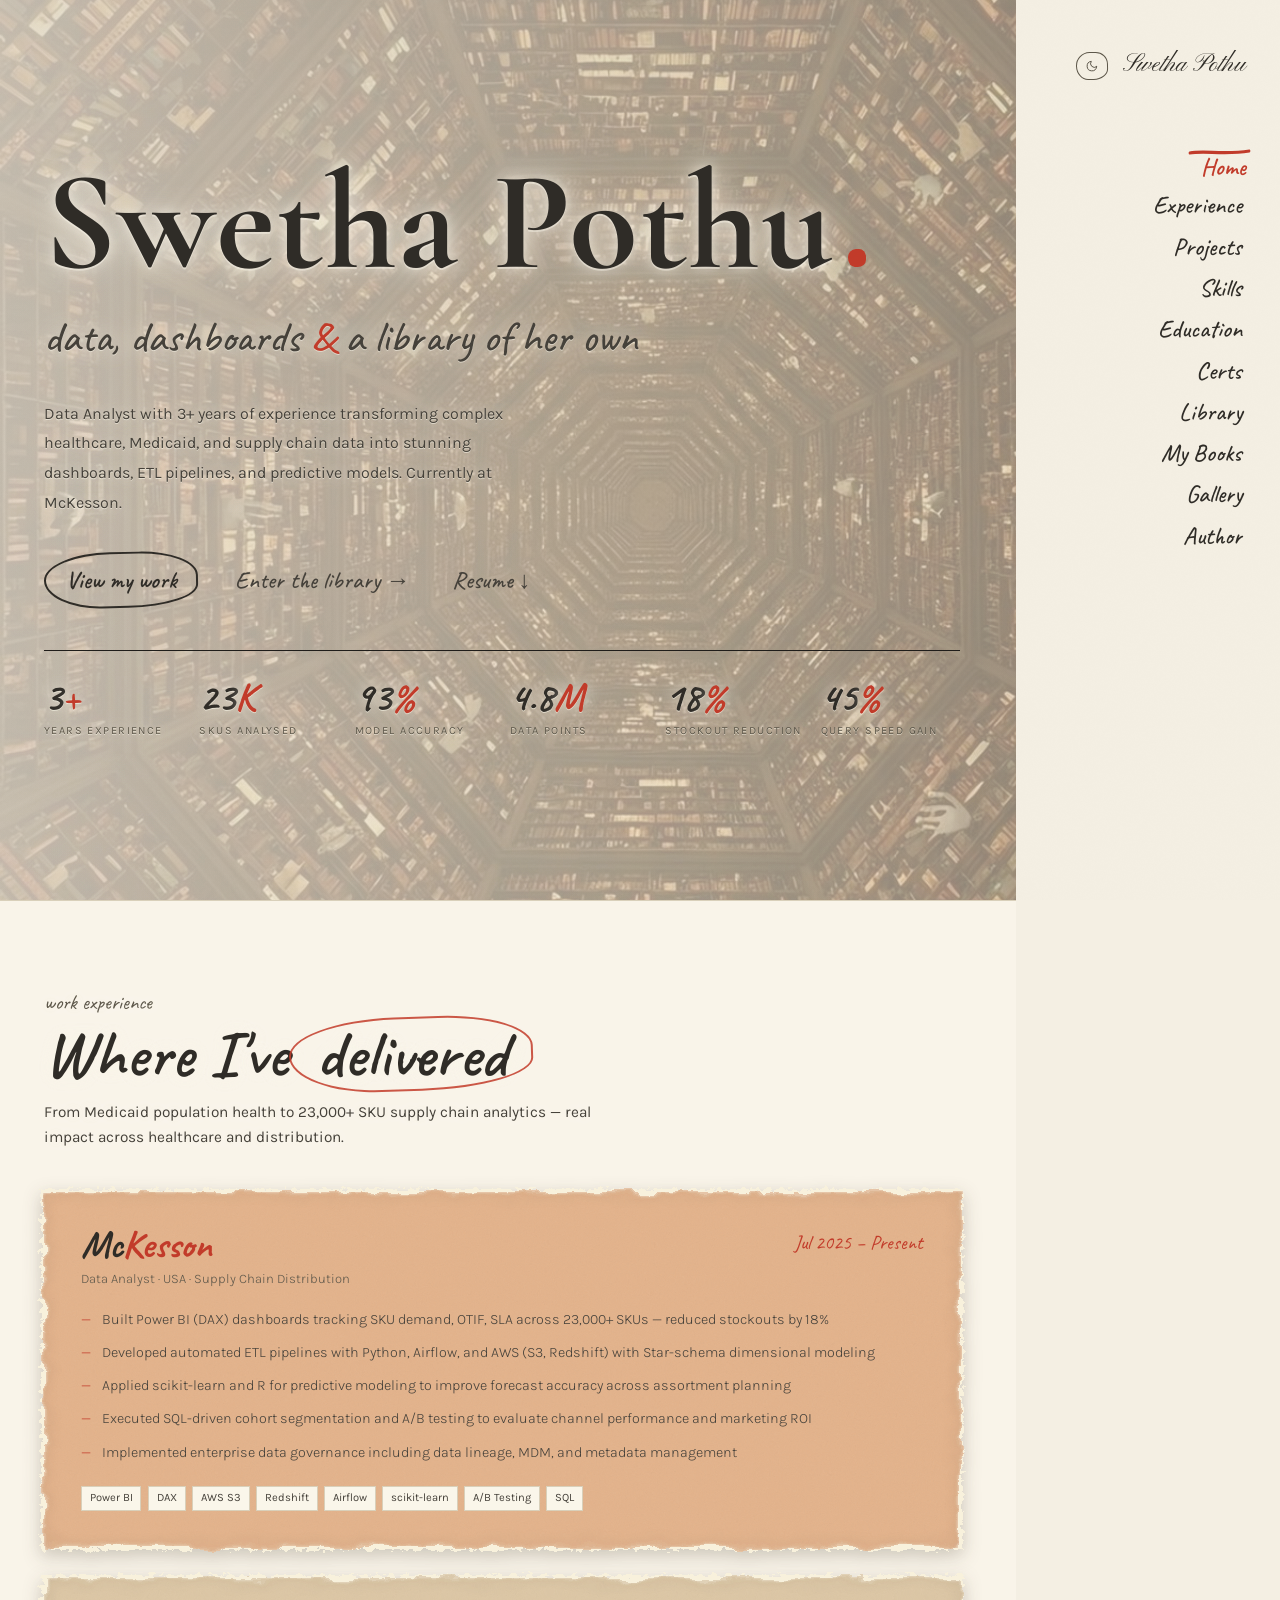
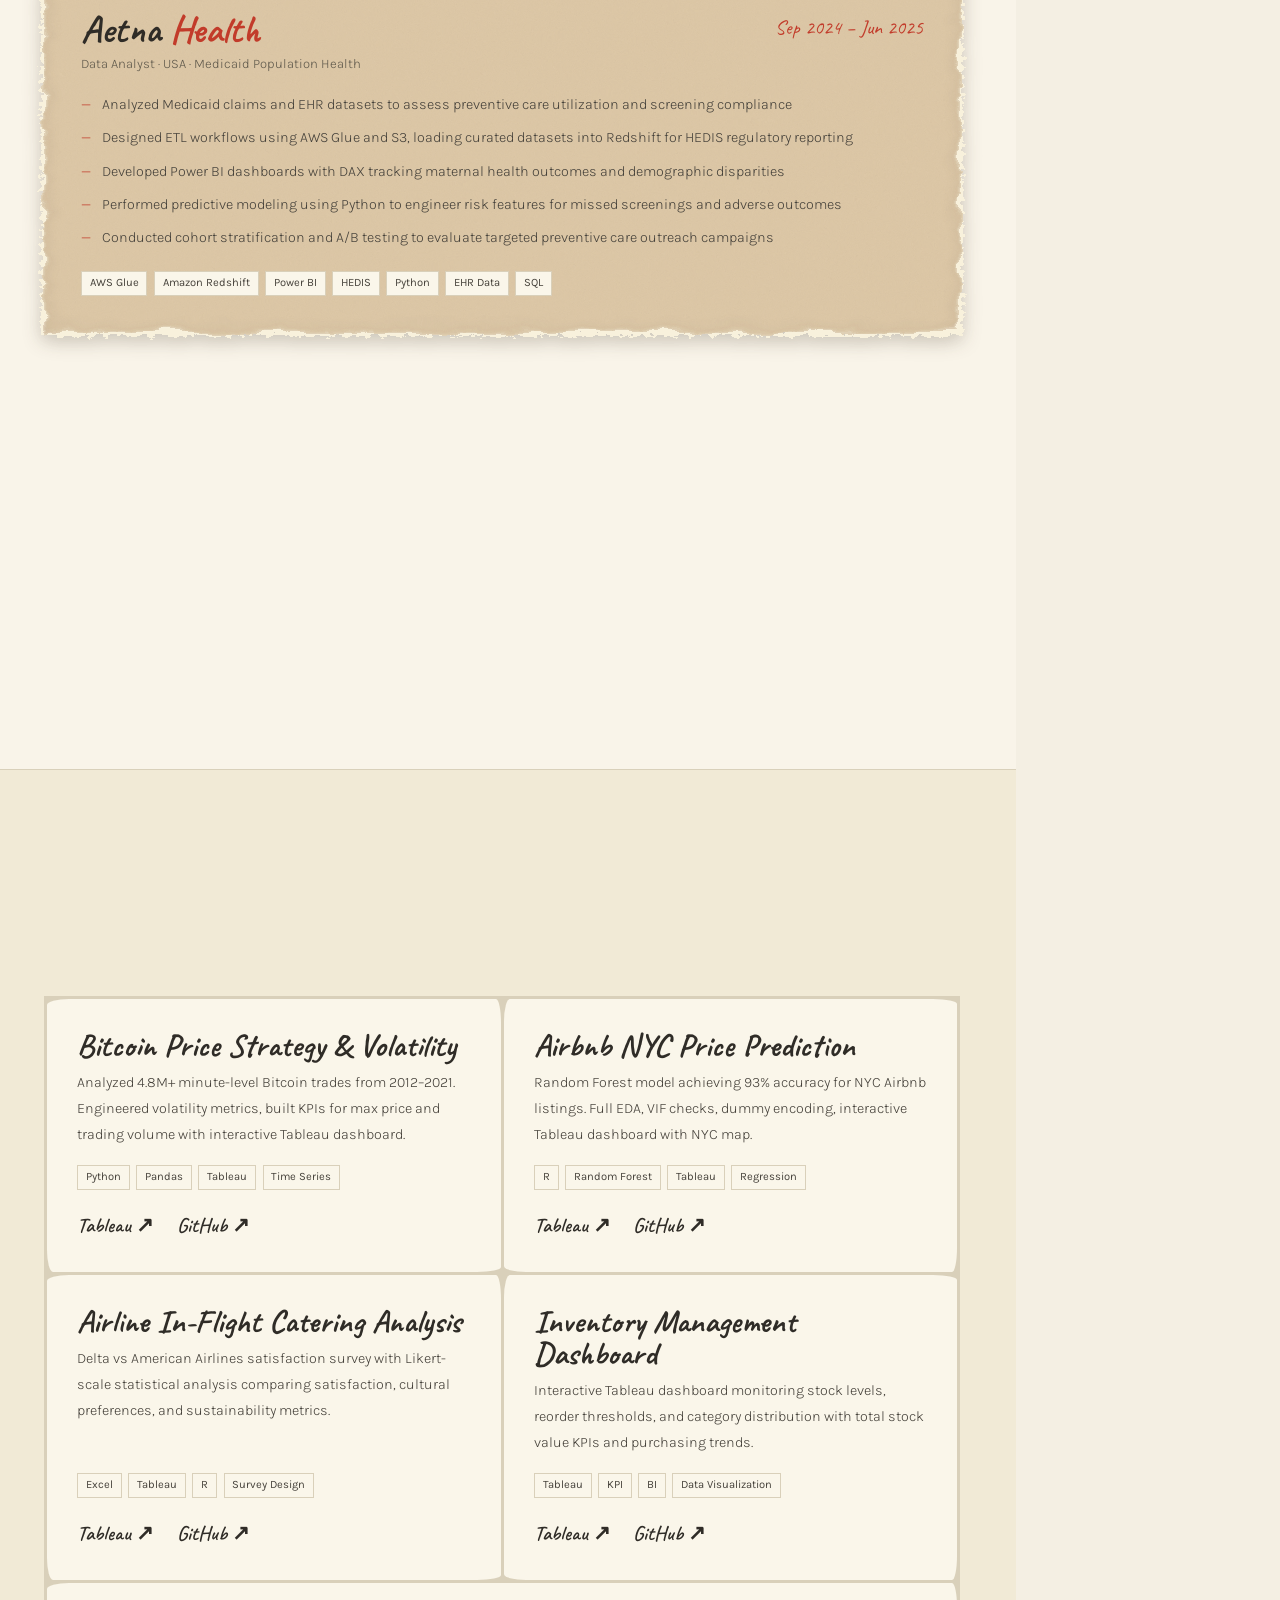
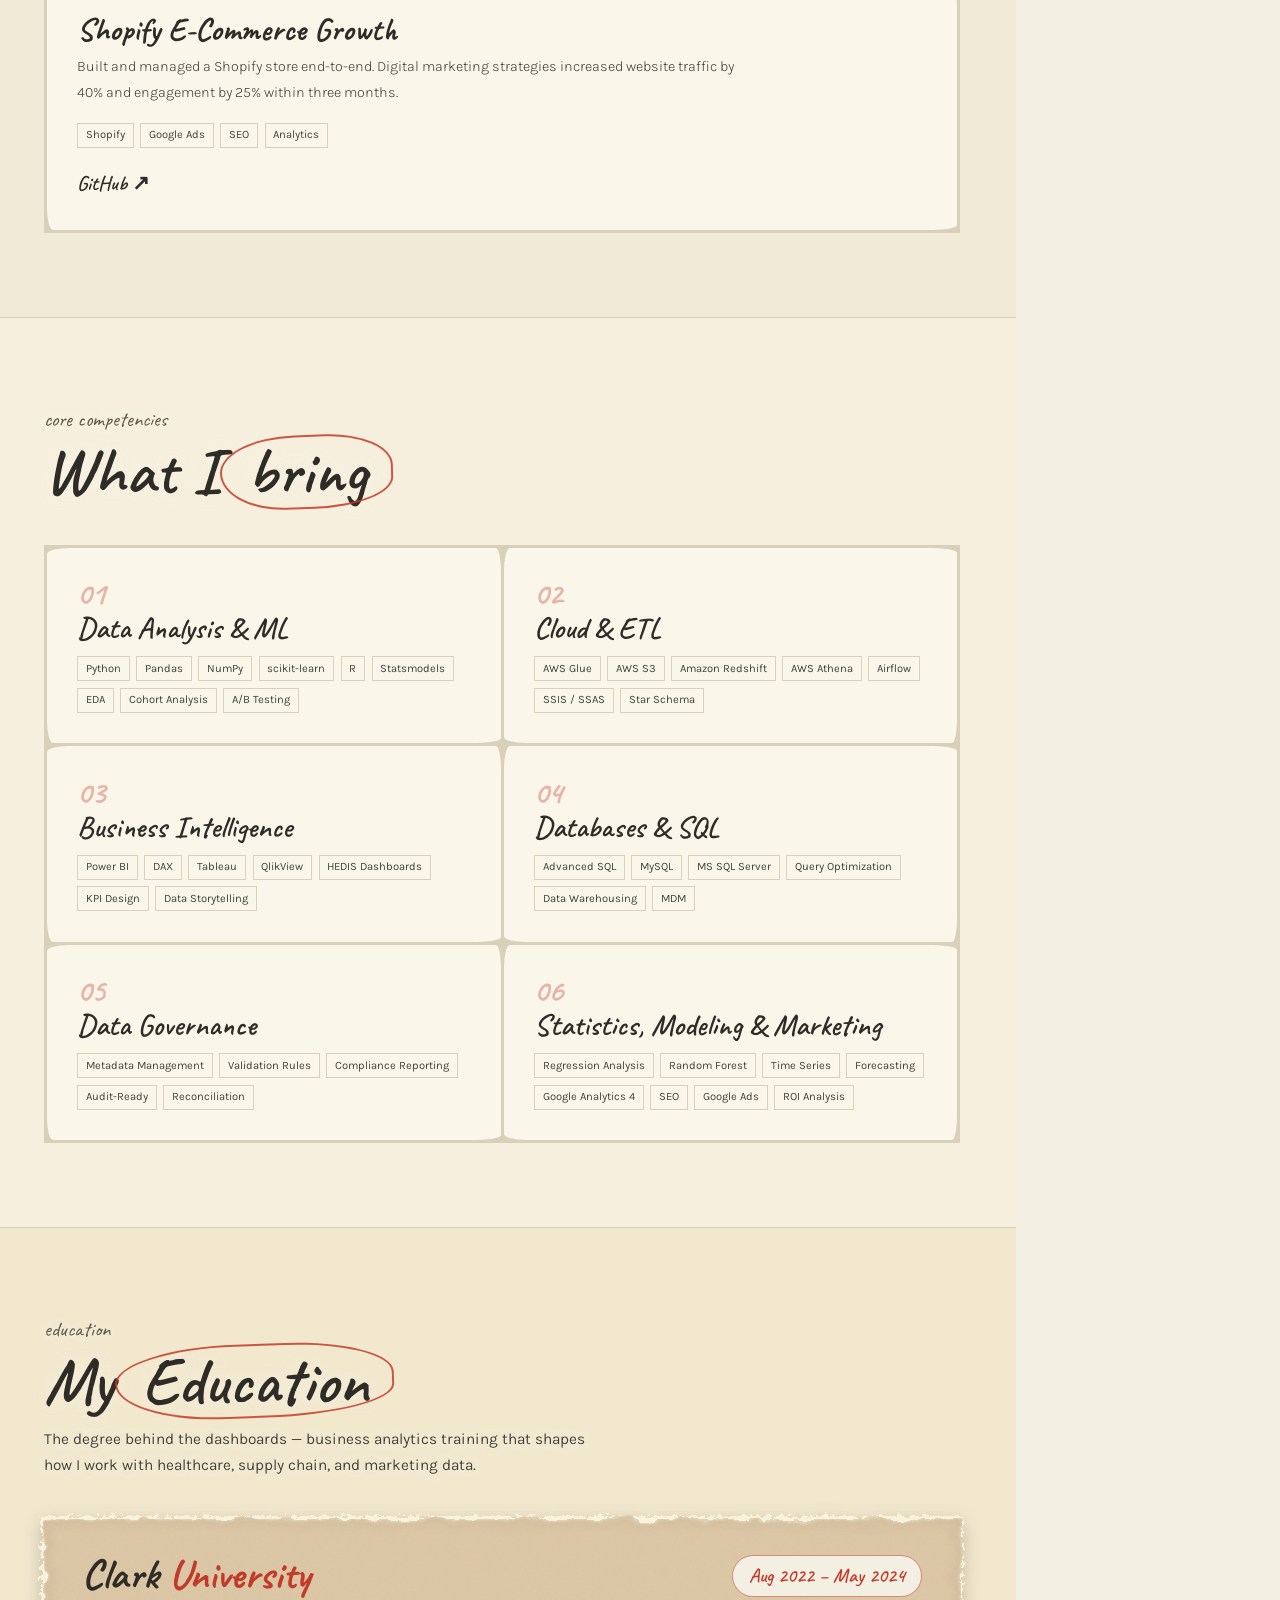
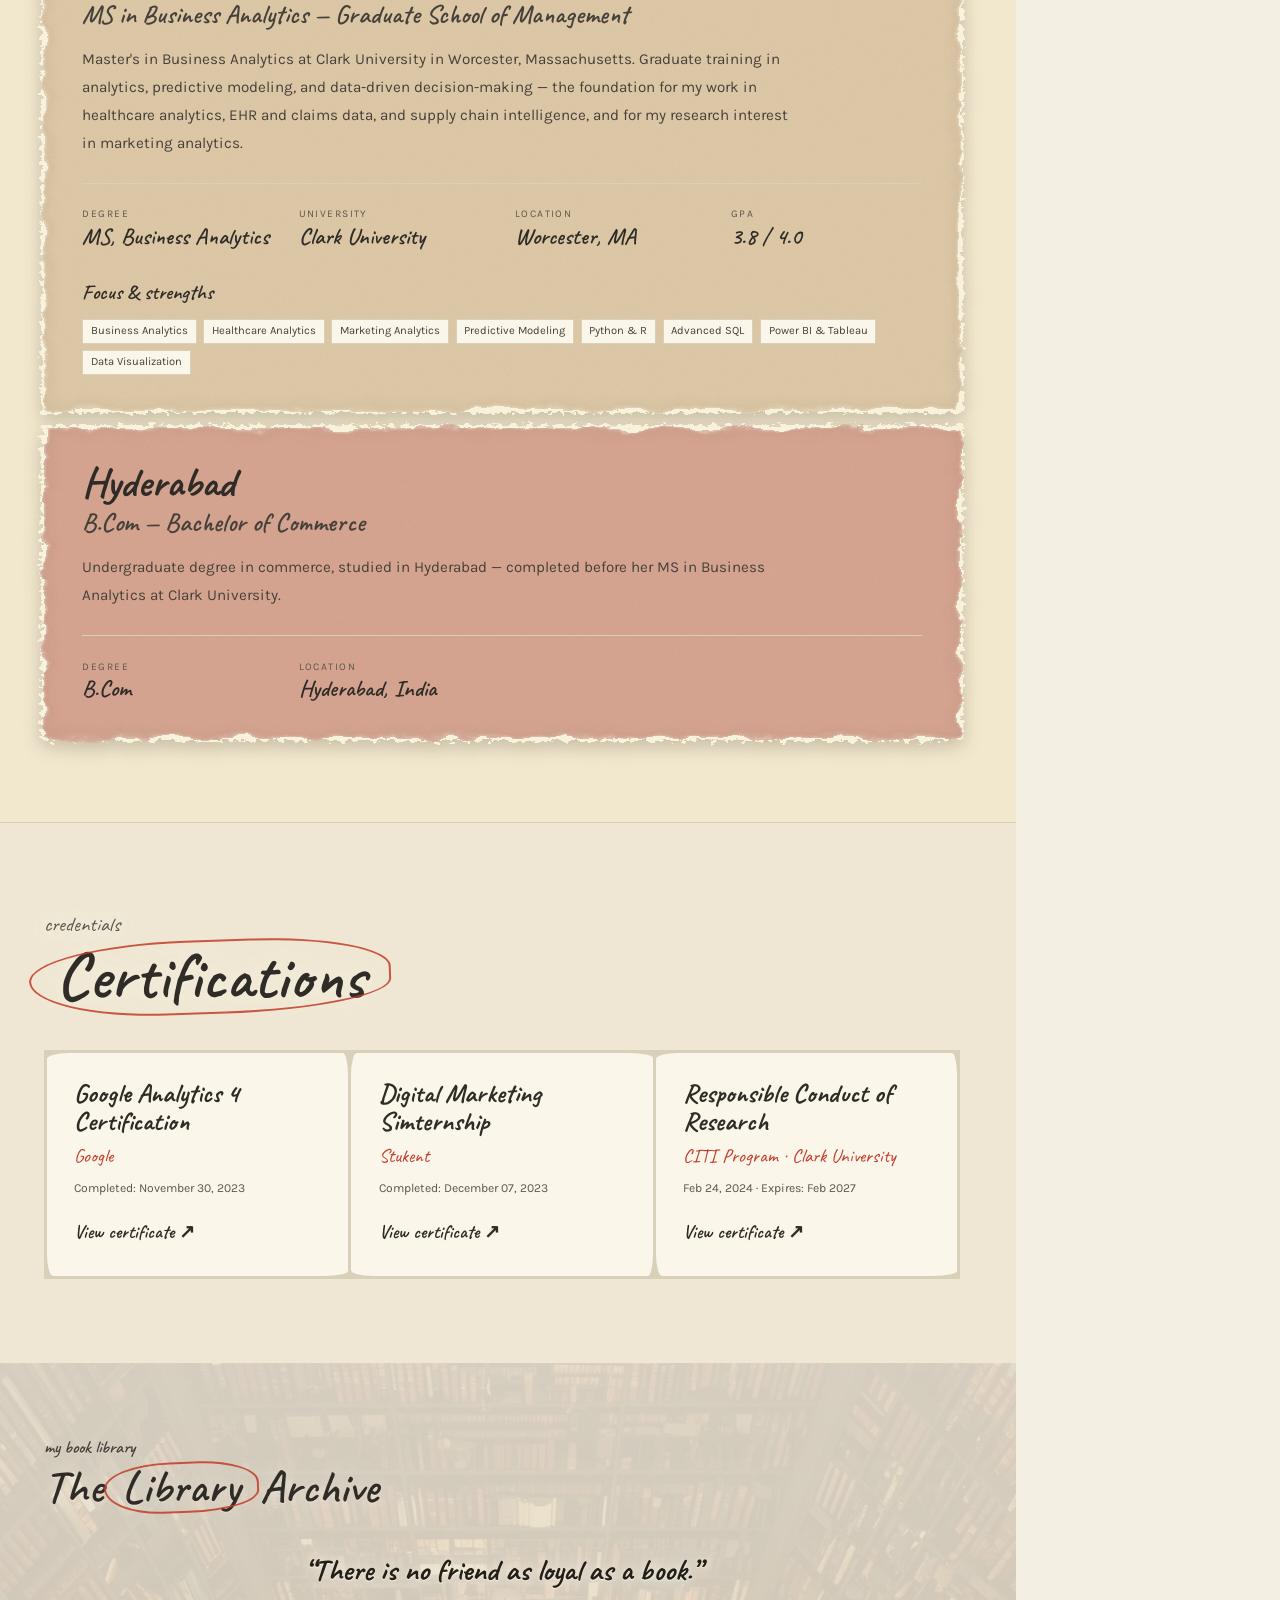
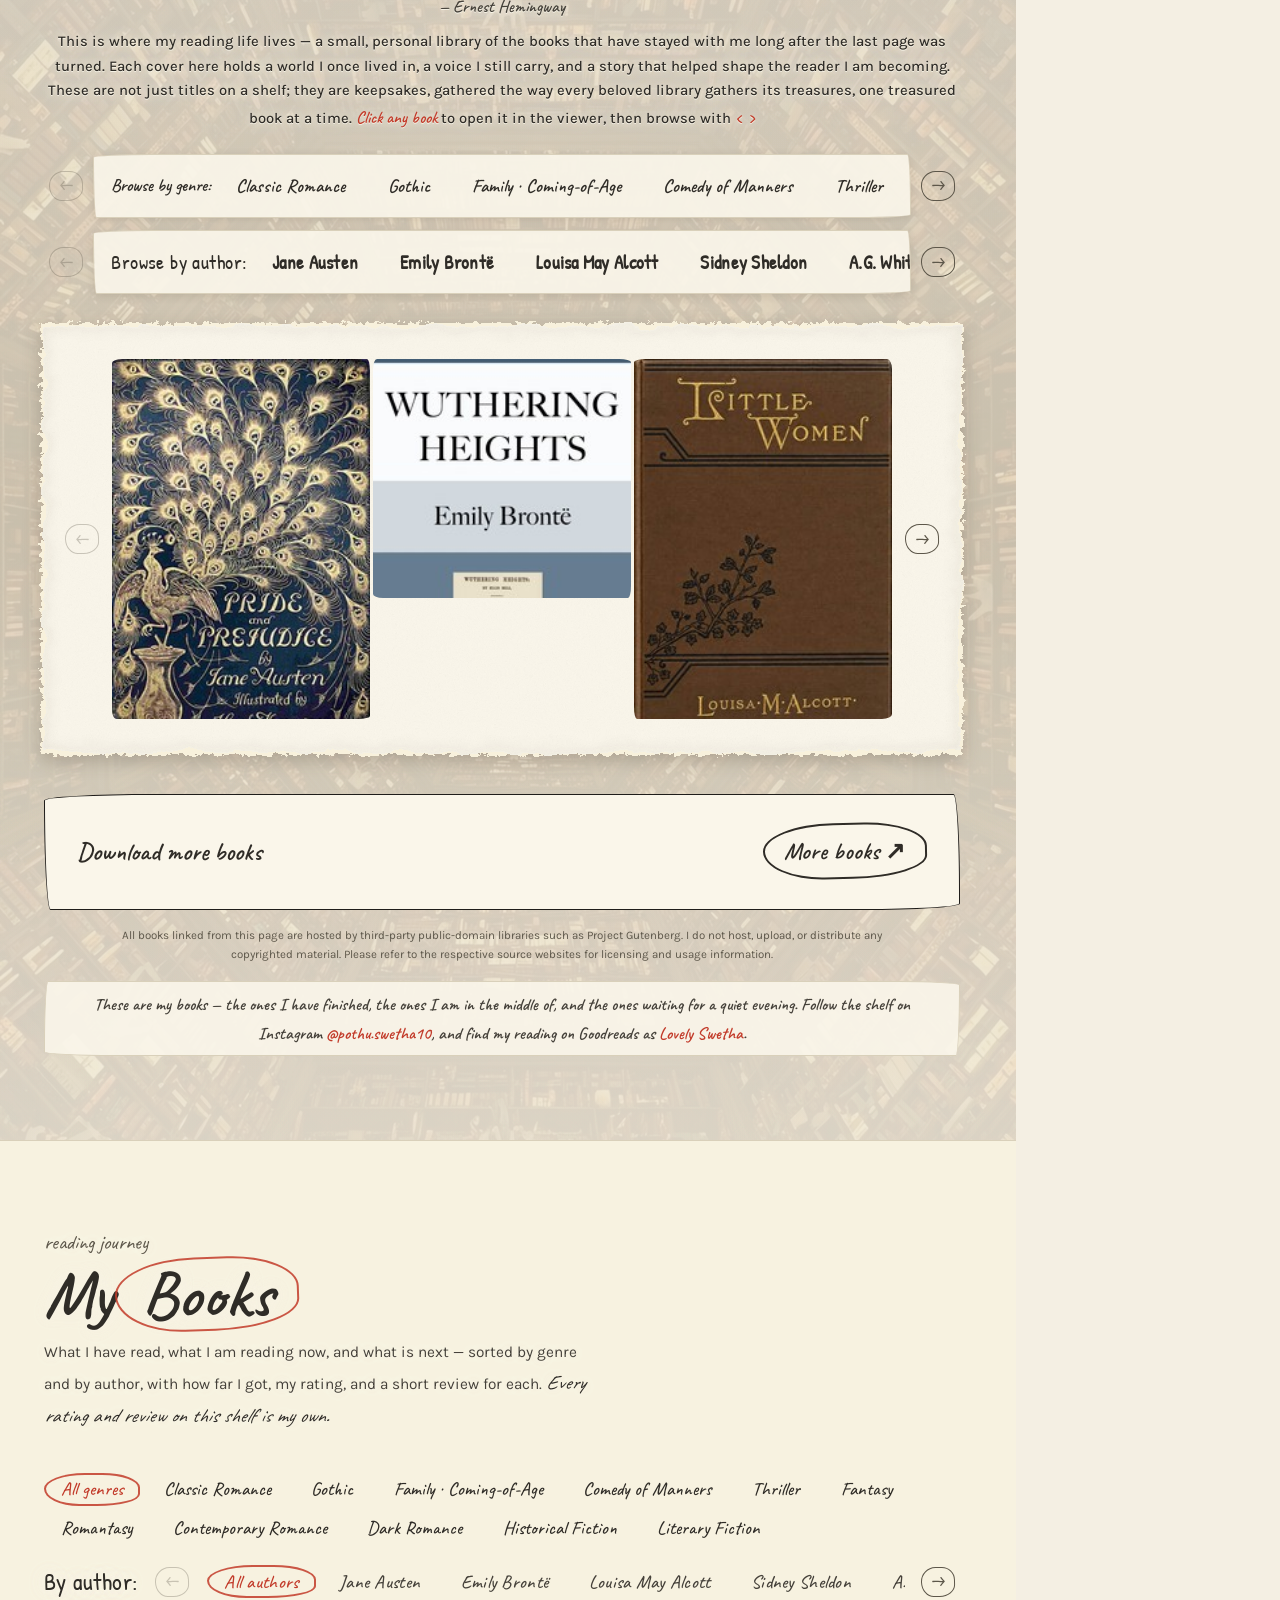
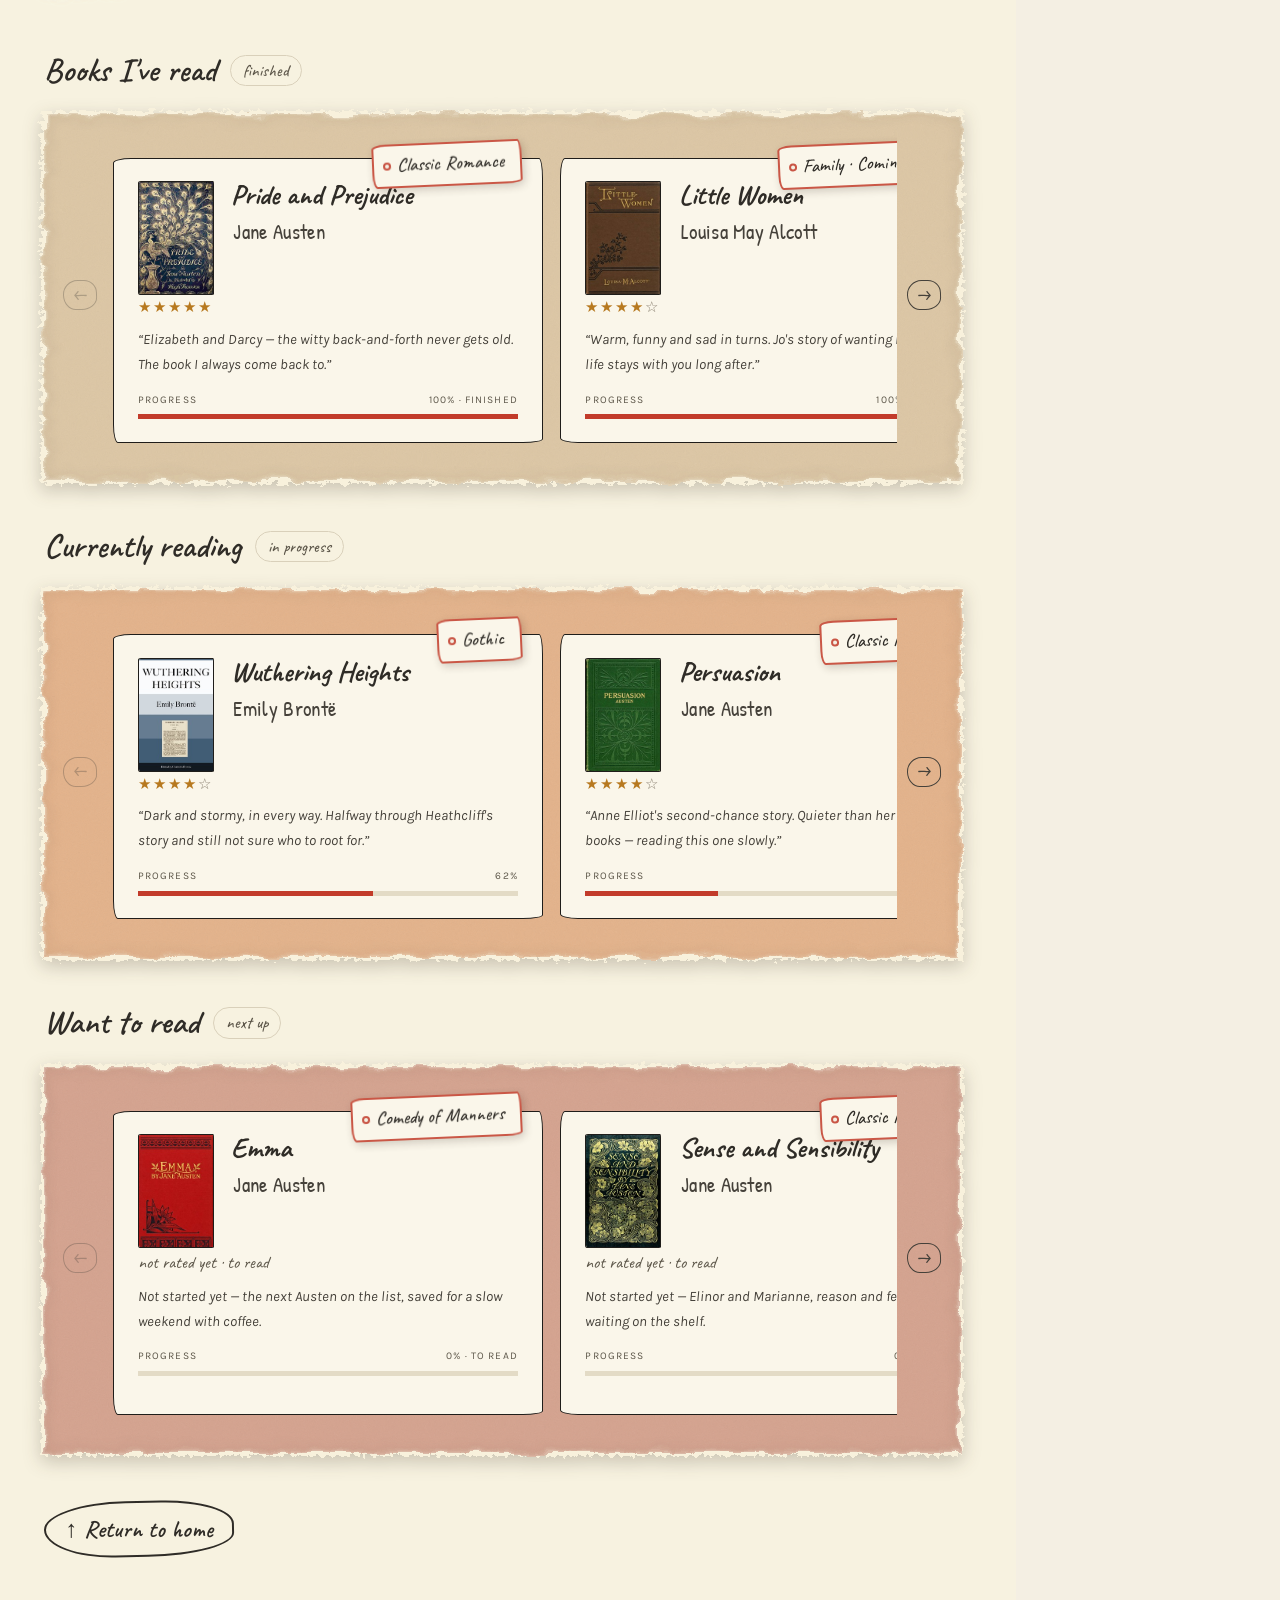
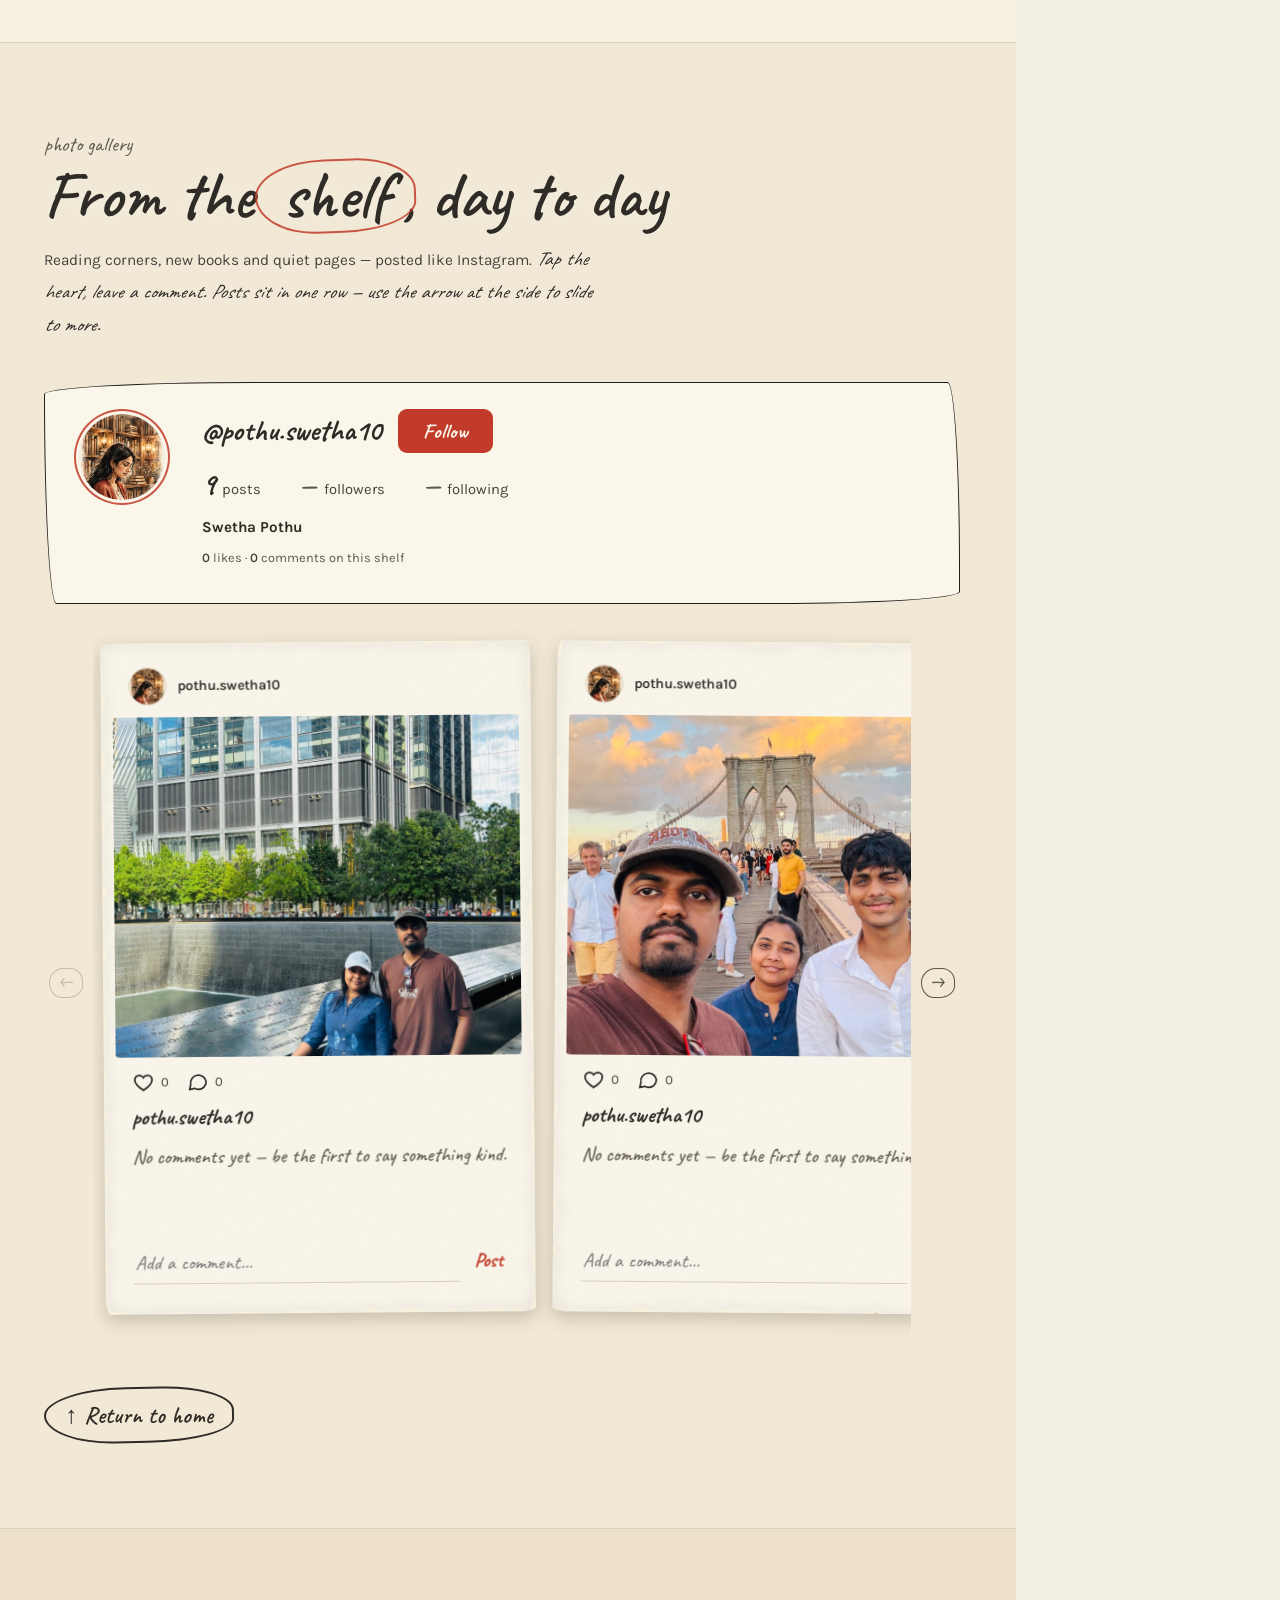
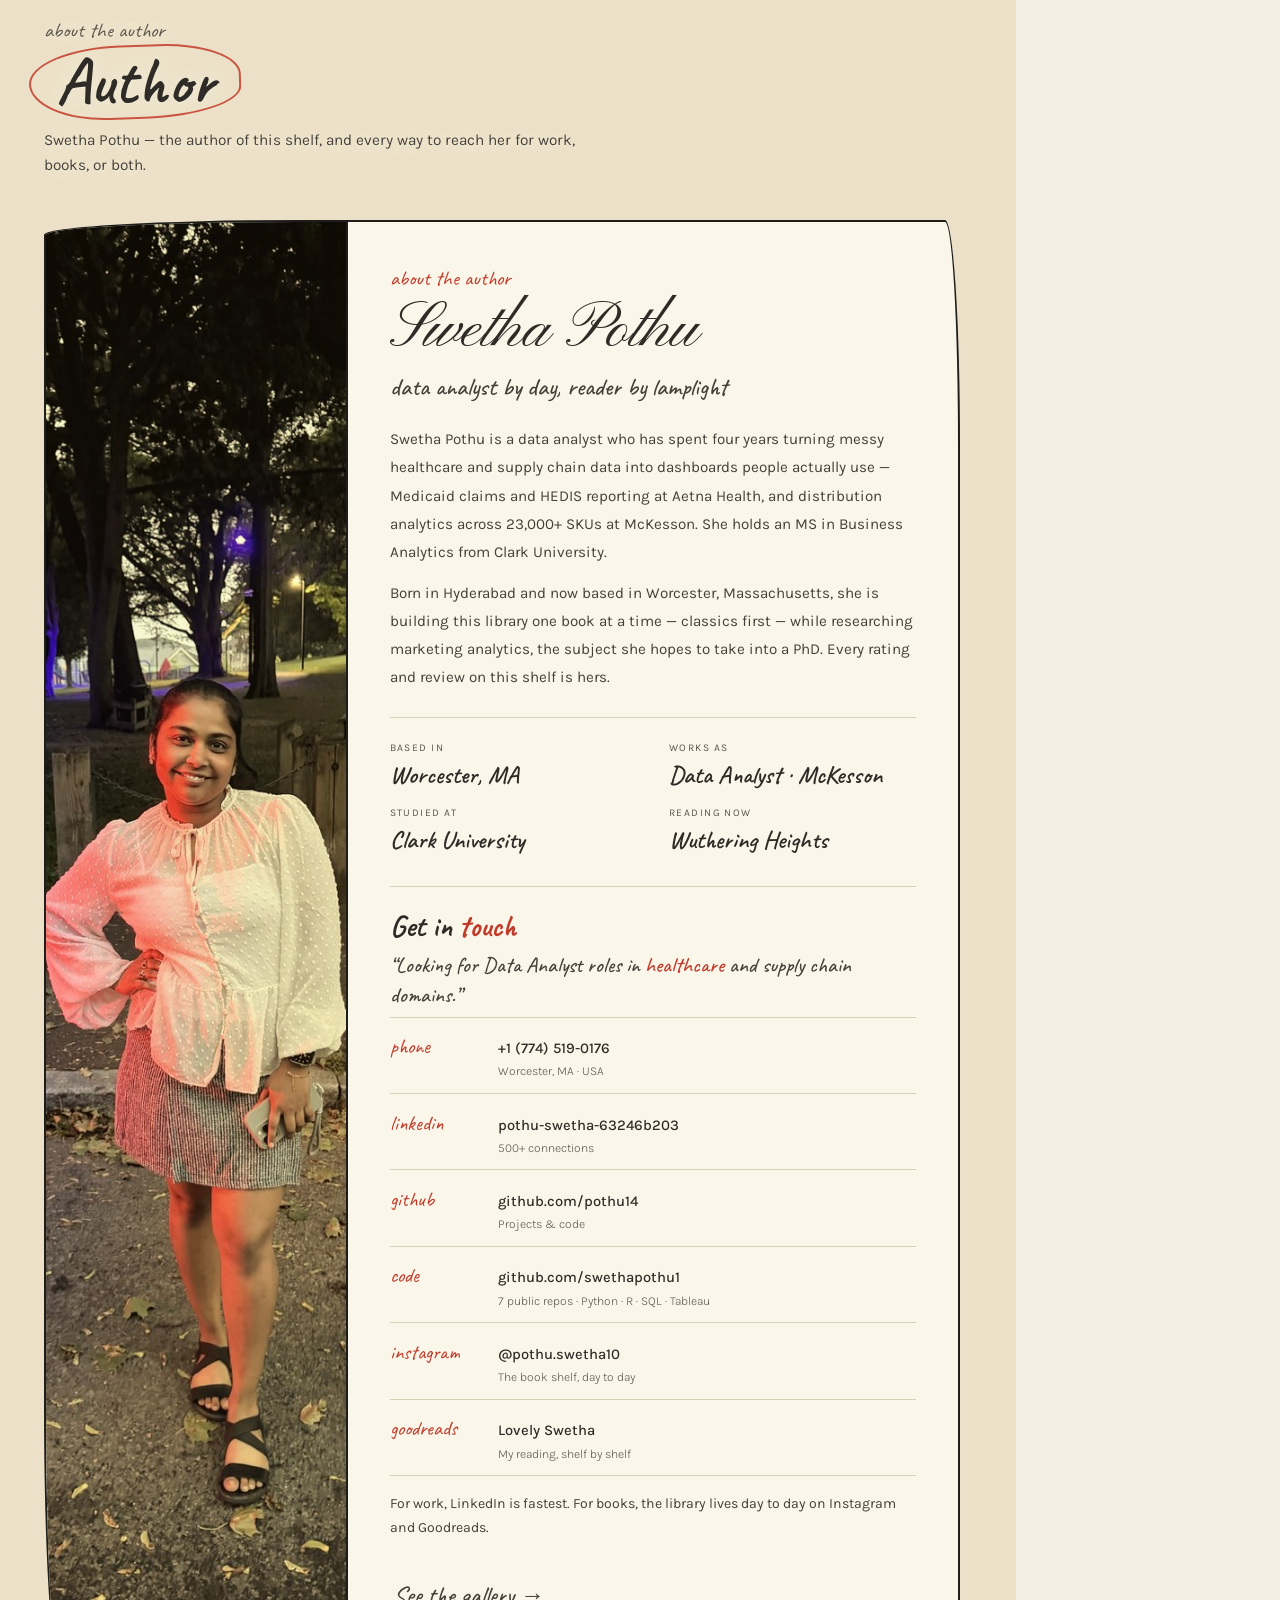
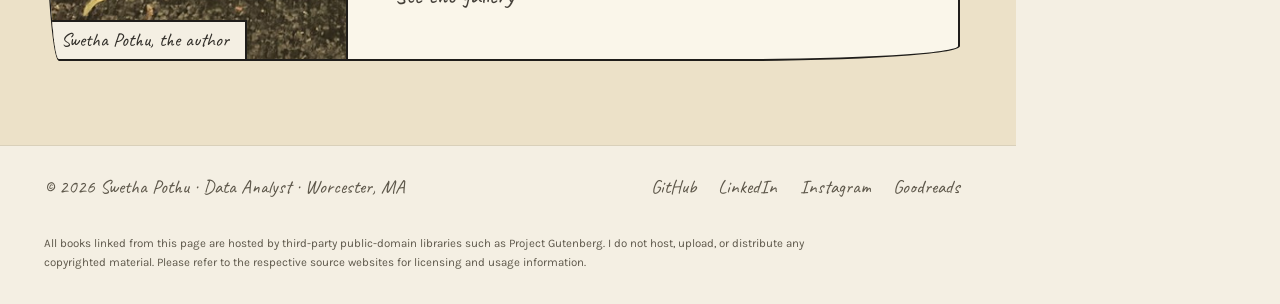
==== commit b1119d84: "update portfolio with the newer that one" ====
--- a/index.html
+++ b/index.html
@@ -482,7 +482,9 @@
 
 /* ══════════ GALLERY — posts like Instagram ══════════ */
 .gal-head{display:grid;grid-template-columns:auto 1fr;gap:.6rem 2rem;align-items:start;border:1.5px solid var(--line);background:var(--paper3);padding:1.6rem 1.8rem;margin-bottom:1.4rem}
-.gal-avatar-btn{position:relative;display:block;width:96px;height:96px;padding:0;background:none;border:none;cursor:pointer;border-radius:50%;flex-shrink:0;grid-row:span 2}
+.gal-avatar-wrap{position:relative;display:block;width:96px;height:96px;padding:0;border-radius:50%;flex-shrink:0;grid-row:span 2}
+/* public visitor view: editing controls are not shown */
+.composer,.post-delete-btn,.gal-avatar-edit,.gal-avatar-btn,.mb-add-dot,.edu-remove-btn,#authorForm,#bookForm{display:none!important}
 .gal-avatar{width:100%;height:100%;border-radius:50%;object-fit:cover;object-position:center 20%;border:2px solid var(--red-soft);padding:3px;background:var(--paper3)}
 .gal-avatar-btn:hover .gal-avatar{border-color:var(--red)}
 .gal-avatar-btn:focus-visible{outline:3px solid var(--red);outline-offset:3px}
@@ -521,6 +523,11 @@
 .post-head img{width:38px;height:38px;border-radius:50%;object-fit:cover;object-position:center 20%;border:1.5px solid var(--border)}
 .post-user{font-size:.88rem;font-weight:600;line-height:1.2}
 .post-loc{display:block;font-size:.72rem;color:var(--muted);font-weight:300}
+.post-delete-btn{margin-left:auto;flex-shrink:0;display:inline-flex;align-items:center;min-height:44px;background:transparent;border:none;box-shadow:none;color:var(--faint);font-family:var(--fh);font-size:1.2rem;font-weight:600;line-height:1;padding:.3em .55em;cursor:pointer;transition:color .25s}
+.post-delete-btn:hover{color:var(--red)}
+.post-delete-btn:focus-visible{outline:2px solid var(--red);outline-offset:1px;color:var(--red)}
+.feed-empty{font-family:var(--fh);font-size:1.45rem;font-weight:500;color:var(--muted);text-align:center;border:1.5px dashed var(--border);padding:1.4rem 1.2rem;margin-top:1.2rem}
+.feed-empty[hidden]{display:none}
 .post-media{background:var(--paper2)}
 .post-media img{width:100%;height:340px;object-fit:cover}
 .post-media video{width:100%;height:340px;object-fit:cover;display:block;background:#141210}
@@ -948,7 +955,7 @@
   .mb-cover-text-author{font-size:.76rem}
   .mb-top{flex-wrap:wrap}
   .gal-head{grid-template-columns:auto 1fr;gap:.4rem 1rem;padding:1.2rem}
-  .gal-avatar-btn{width:78px;height:78px}
+  .gal-avatar-btn,.gal-avatar-wrap{width:78px;height:78px}
   .gal-toprow{gap:.7rem;margin-bottom:.7rem}
   .gal-user{font-size:1.55rem}
   .gal-follow{font-size:1.15rem;padding:.28em .95em}
@@ -1135,7 +1142,6 @@
         <div class="edu-focus-label">Focus &amp; strengths</div>
         <div class="tags"><span class="tag">Business Analytics</span><span class="tag">Healthcare Analytics</span><span class="tag">Marketing Analytics</span><span class="tag">Predictive Modeling</span><span class="tag">Python &amp; R</span><span class="tag">Advanced SQL</span><span class="tag">Power BI &amp; Tableau</span><span class="tag">Data Visualization</span></div>
       </div>
-      <div class="edu-card-foot"><button class="edu-remove-btn" type="button" data-edu-remove="clark-ms" aria-label="Remove the Clark University entry" title="Remove this entry">×</button></div>
     </article>
     <article class="edu-card" data-edu-id="bcom-hyderabad">
       <div class="edu-card-top">
@@ -1149,7 +1155,6 @@
         <div><div class="edu-label">Degree</div><div class="edu-val">B.Com</div></div>
         <div><div class="edu-label">Location</div><div class="edu-val">Hyderabad, India</div></div>
       </div>
-      <div class="edu-card-foot"><button class="edu-remove-btn" type="button" data-edu-remove="bcom-hyderabad" aria-label="Remove the B.Com Hyderabad entry" title="Remove this entry">×</button></div>
     </article>
   </div>
 </section>
@@ -2077,7 +2082,6 @@
     <button class="mb-chip g-dark-romance" data-f="dark-romance">Dark Romance</button>
     <button class="mb-chip g-historical" data-f="historical">Historical Fiction</button>
     <button class="mb-chip g-literary" data-f="literary">Literary Fiction</button>
-    <button class="mb-add-dot" id="bookAddBtn" type="button" aria-expanded="false" aria-controls="bookForm" aria-label="Add a book" title="Add a book"><span aria-hidden="true">+</span></button>
   </div>
   <div class="mb-author-row slide-shell rv">
     <span class="genre-browse-label">By author:</span>
@@ -2137,51 +2141,8 @@
       <button class="mb-chip mb-author-chip" type="button" data-af="willow-winters">Willow Winters</button>
     </div>
     <button class="browse-arrow browse-next" type="button" aria-label="Scroll to more authors"><svg viewBox="0 0 24 24" aria-hidden="true"><path d="M4 12 C 9 11.4, 15 12.6, 19.5 11.8 M15.5 6.5 C 17 8.8, 18.8 10.6, 20 11.8 C 18.6 13.2, 16.9 15.2, 15.2 17.4"/></svg></button>
-    <button class="mb-add-dot" id="authorAddBtn" type="button" aria-expanded="false" aria-controls="authorForm" aria-label="Add an author" title="Add an author"><span aria-hidden="true">+</span></button>
   </div>
-  <form class="edu-form" id="authorForm" hidden>
-    <h3>Add an author</h3>
-    <p class="form-note">New authors appear here and under Browse by author in the Library. Saved on this device.</p>
-    <div class="edu-form-grid">
-      <label class="full">Author name<input type="text" id="authorName" placeholder="e.g. Agatha Christie" required autocomplete="off"></label>
-    </div>
-    <div class="edu-form-actions">
-      <button class="btn-hand" type="submit">Add author</button>
-      <button class="edu-cancel" id="authorCancel" type="button">Cancel</button>
-    </div>
-  </form>
-  <form class="edu-form" id="bookForm" hidden>
-    <h3>Add a book</h3>
-    <p class="form-note">A new book appears here under its author and genre — and as an image tile in the Library Archive gallery above, like the books already there. Saved on this device.</p>
-    <div class="edu-form-grid">
-      <label>Title<input type="text" id="bookTitle" placeholder="e.g. Nothing Lasts Forever" required autocomplete="off"></label>
-      <label>Author<input type="text" id="bookAuthor" placeholder="e.g. Sidney Sheldon" required autocomplete="off"></label>
-      <label>Genre
-        <select id="bookGenre">
-          <option value="romance">Classic Romance</option>
-          <option value="gothic">Gothic</option>
-          <option value="family">Family · Coming-of-Age</option>
-          <option value="comedy">Comedy of Manners</option>
-          <option value="thriller" selected>Thriller</option>
-          <option value="other">Other</option>
-        </select>
-      </label>
-      <label>Shelf
-        <select id="bookStatus">
-          <option value="read" selected>Books I've read</option>
-          <option value="current">Currently reading</option>
-          <option value="want">Want to read</option>
-        </select>
-      </label>
-      <label class="full">Cover photo (optional)<input type="file" id="bookCover" accept="image/*"><span class="edu-add-note">Pick a cover photo from your device if you have one. With no photo, the book gets a themed cover drawn from its title and author only — here and in the gallery.</span></label>
-      <label class="full">A note about it (optional)<textarea id="bookNote" rows="2" placeholder="Anything you want to remember about this book — your rating and review can come later"></textarea></label>
-    </div>
-    <div class="edu-form-actions">
-      <button class="btn-hand" type="submit">Add book</button>
-      <button class="edu-cancel" id="bookCancel" type="button">Cancel</button>
-    </div>
-  </form>
-  <p class="mb-filter-empty" id="mbFilterEmpty" hidden>No books on this shelf match that yet — books by this author will appear here as you add them.</p>
+  <p class="mb-filter-empty" id="mbFilterEmpty" hidden>No books on this shelf match that yet.</p>
 
   <h3 class="mb-group-h rv">Books I've read <span class="cnt">finished</span></h3>
   <div class="slide-shell mb-shell shelf-read">
@@ -3262,15 +3223,13 @@
   <div class="sec-head rv">
     <p class="kicker">photo gallery</p>
     <h2 class="sec-title">From the <span class="circled">shelf</span>, day to day</h2>
-    <p class="sec-sub">Reading corners, new books and quiet pages — posted like Instagram. <em>Tap your round photo to change it, tap the heart, leave a comment, or add a post of your own. Posts sit in one row — use the arrow at the side to slide to more.</em></p>
+    <p class="sec-sub">Reading corners, new books and quiet pages — posted like Instagram. <em>Tap the heart, leave a comment. Posts sit in one row — use the arrow at the side to slide to more.</em></p>
   </div>
 
   <div class="gal-head rv" id="galProfile">
-    <button class="gal-avatar-btn" id="galAvatarBtn" type="button" aria-label="Change your profile photo" title="Change your profile photo">
+    <div class="gal-avatar-wrap">
       <img class="gal-avatar" id="galAvatar" src="[data-uri]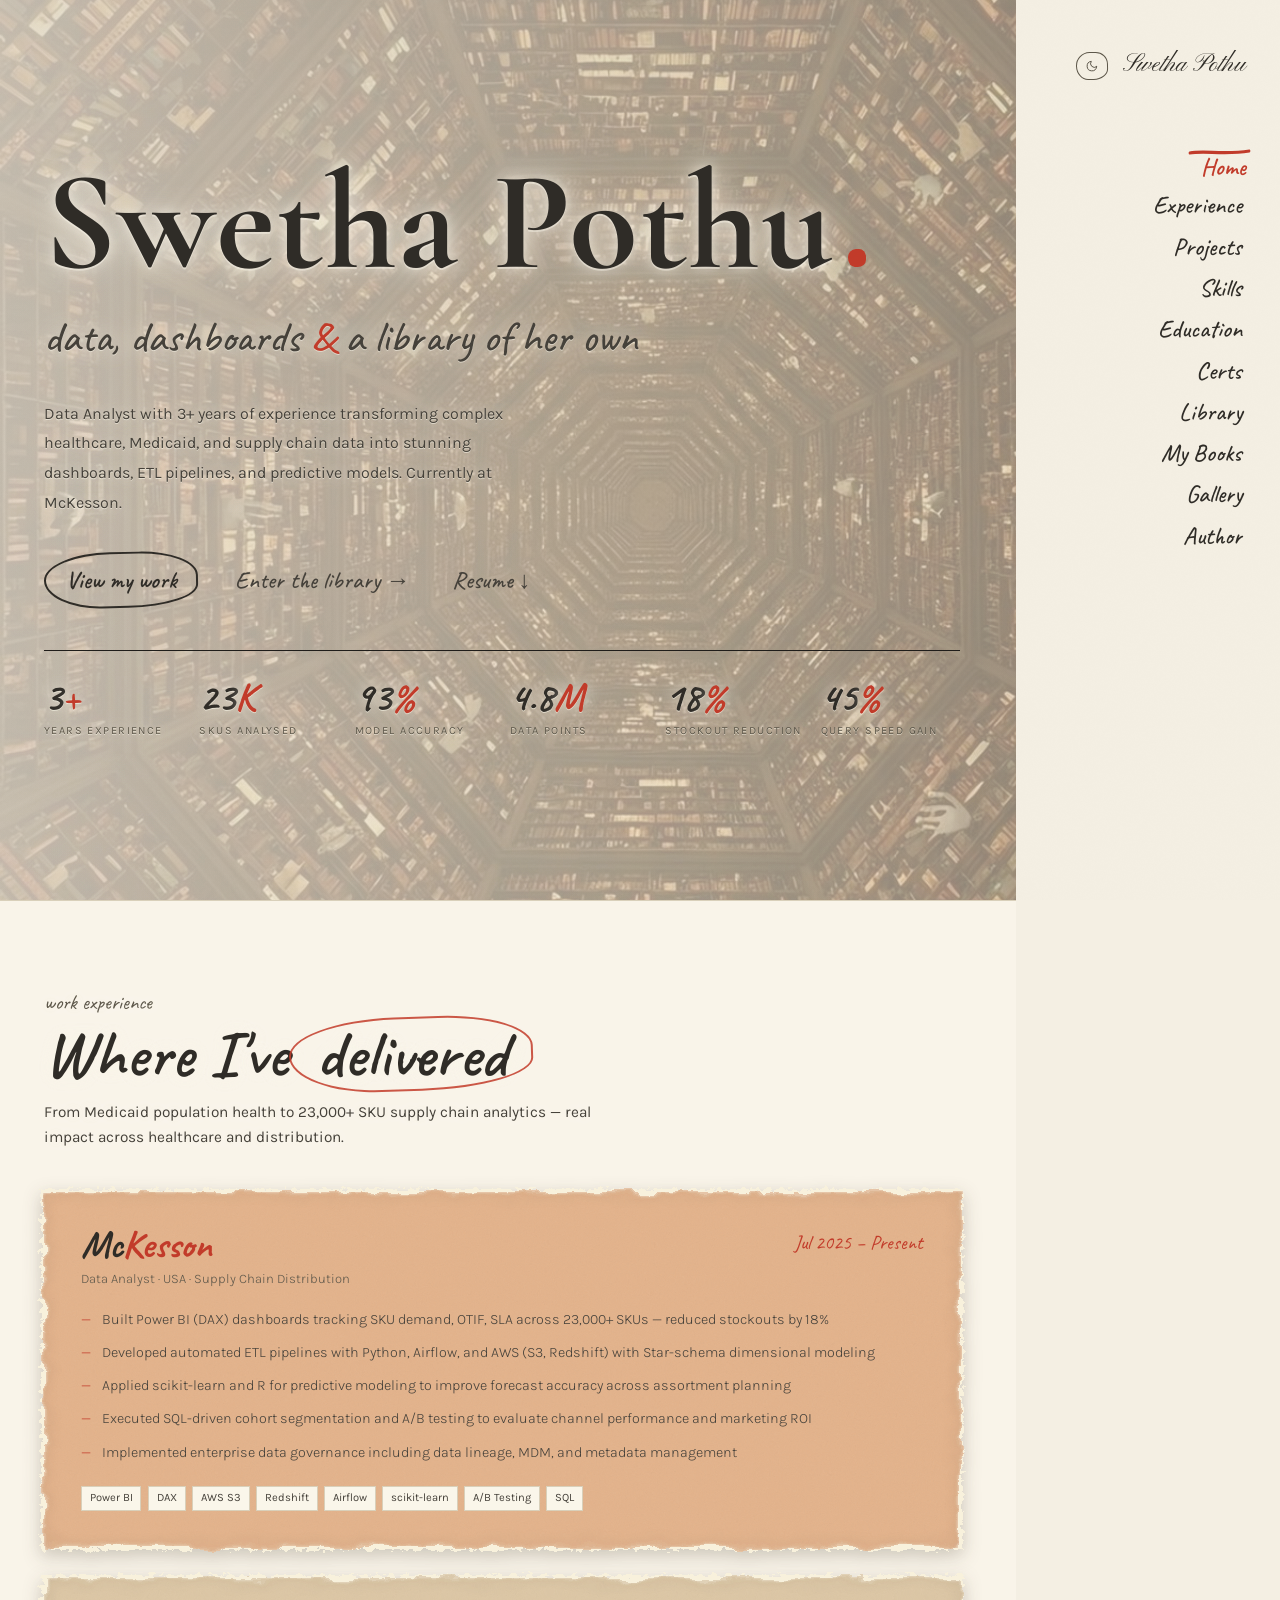
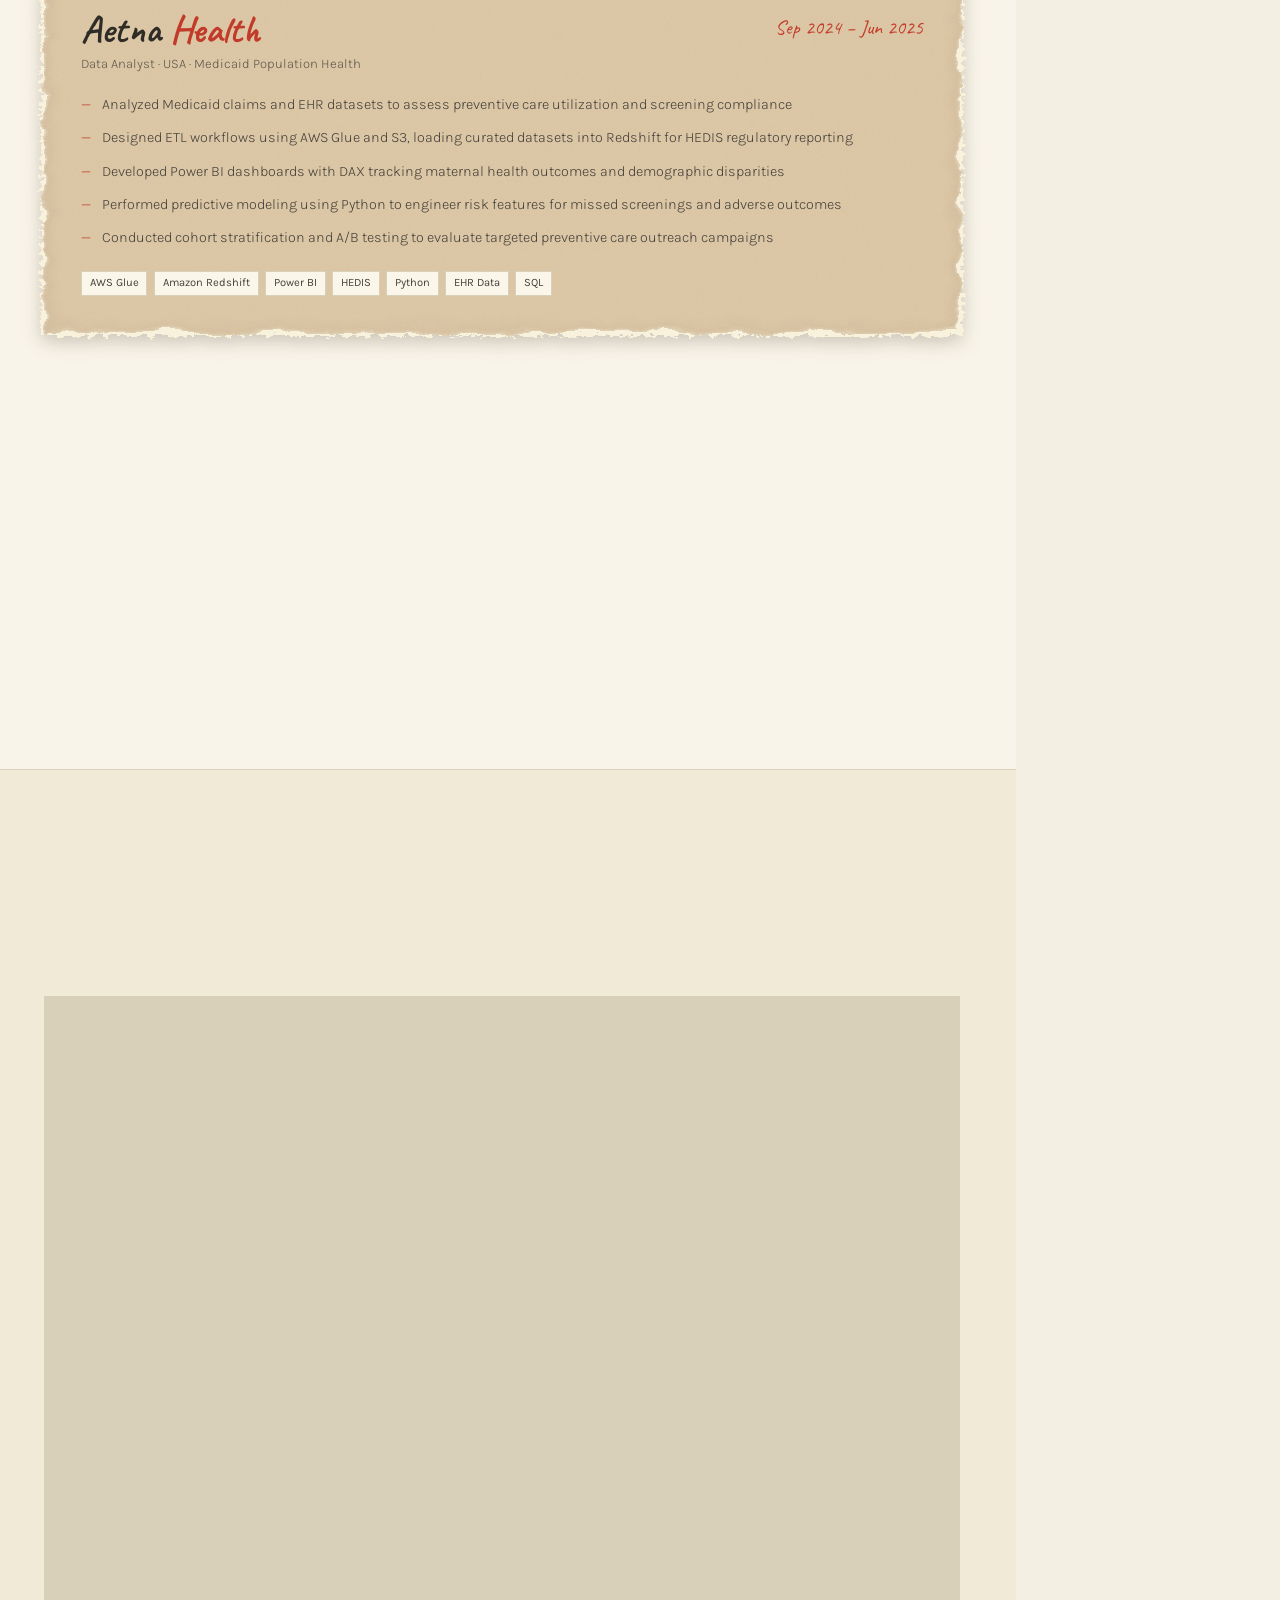
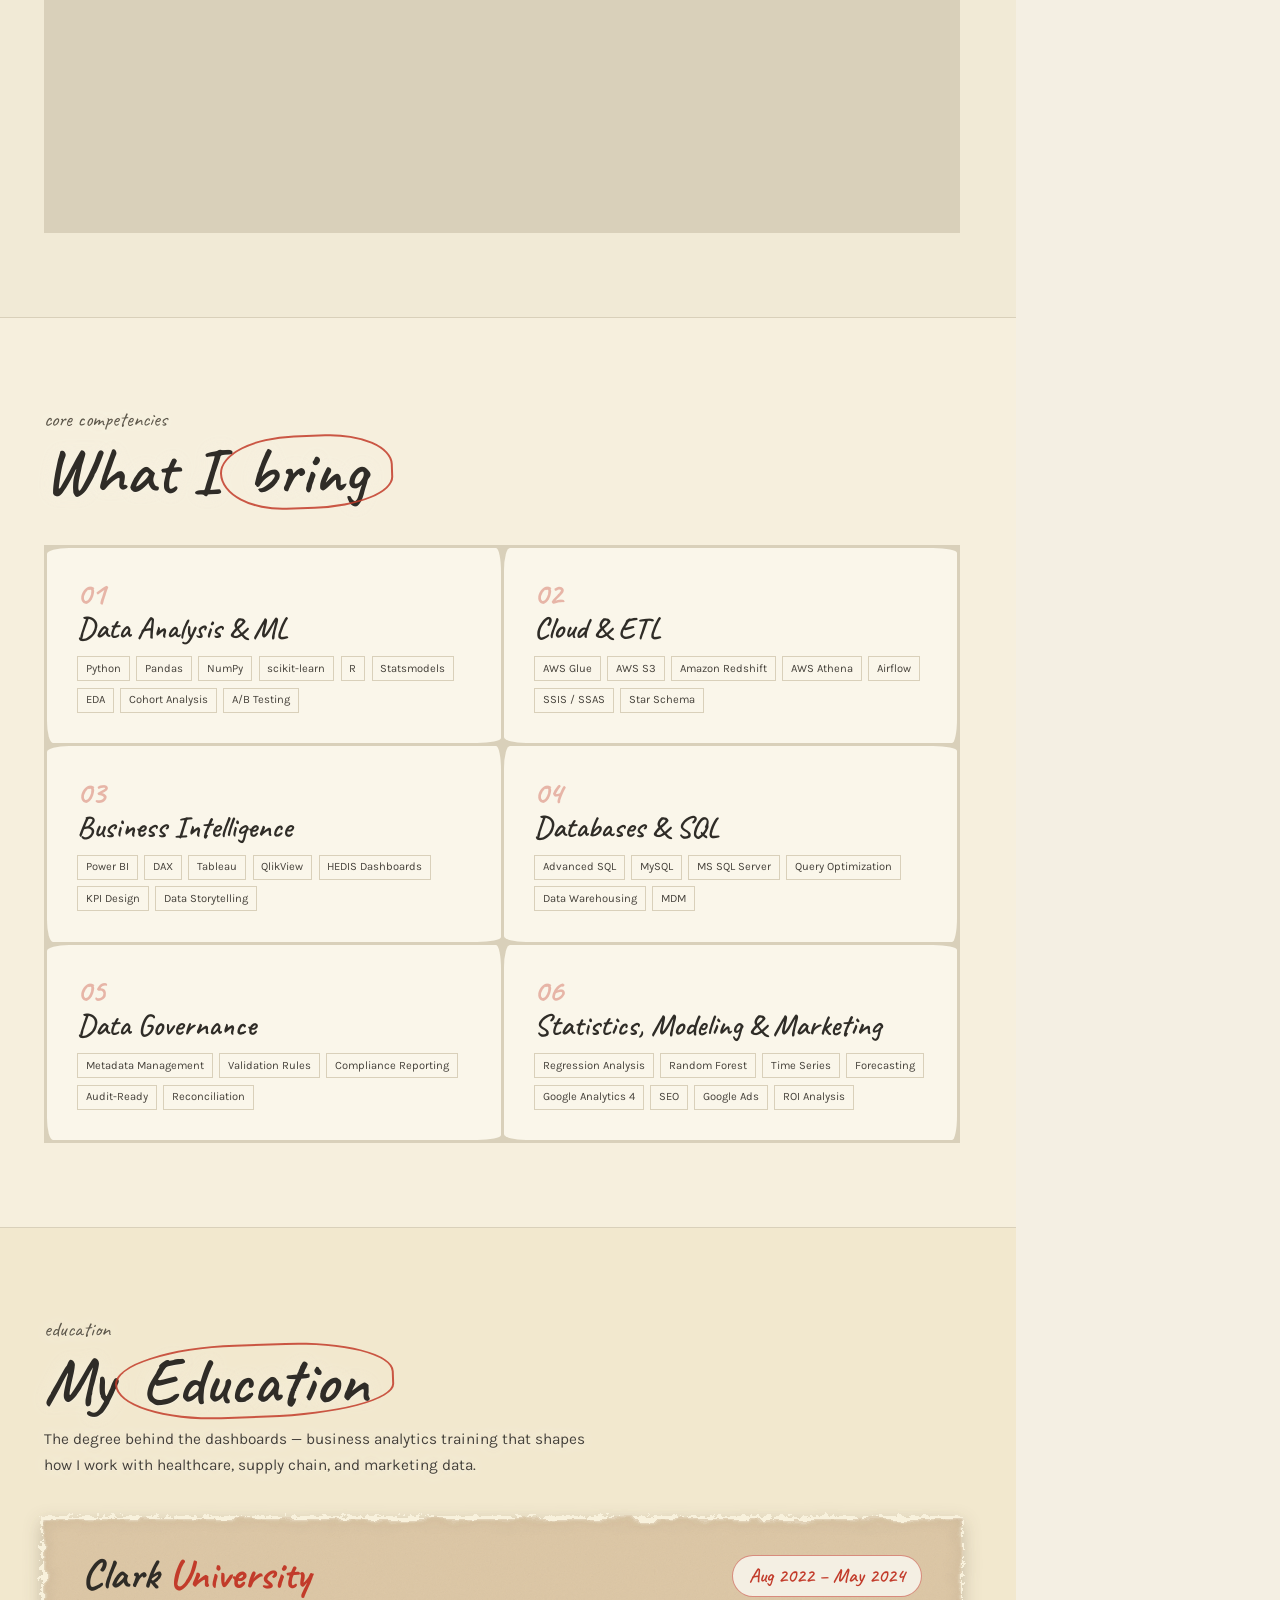
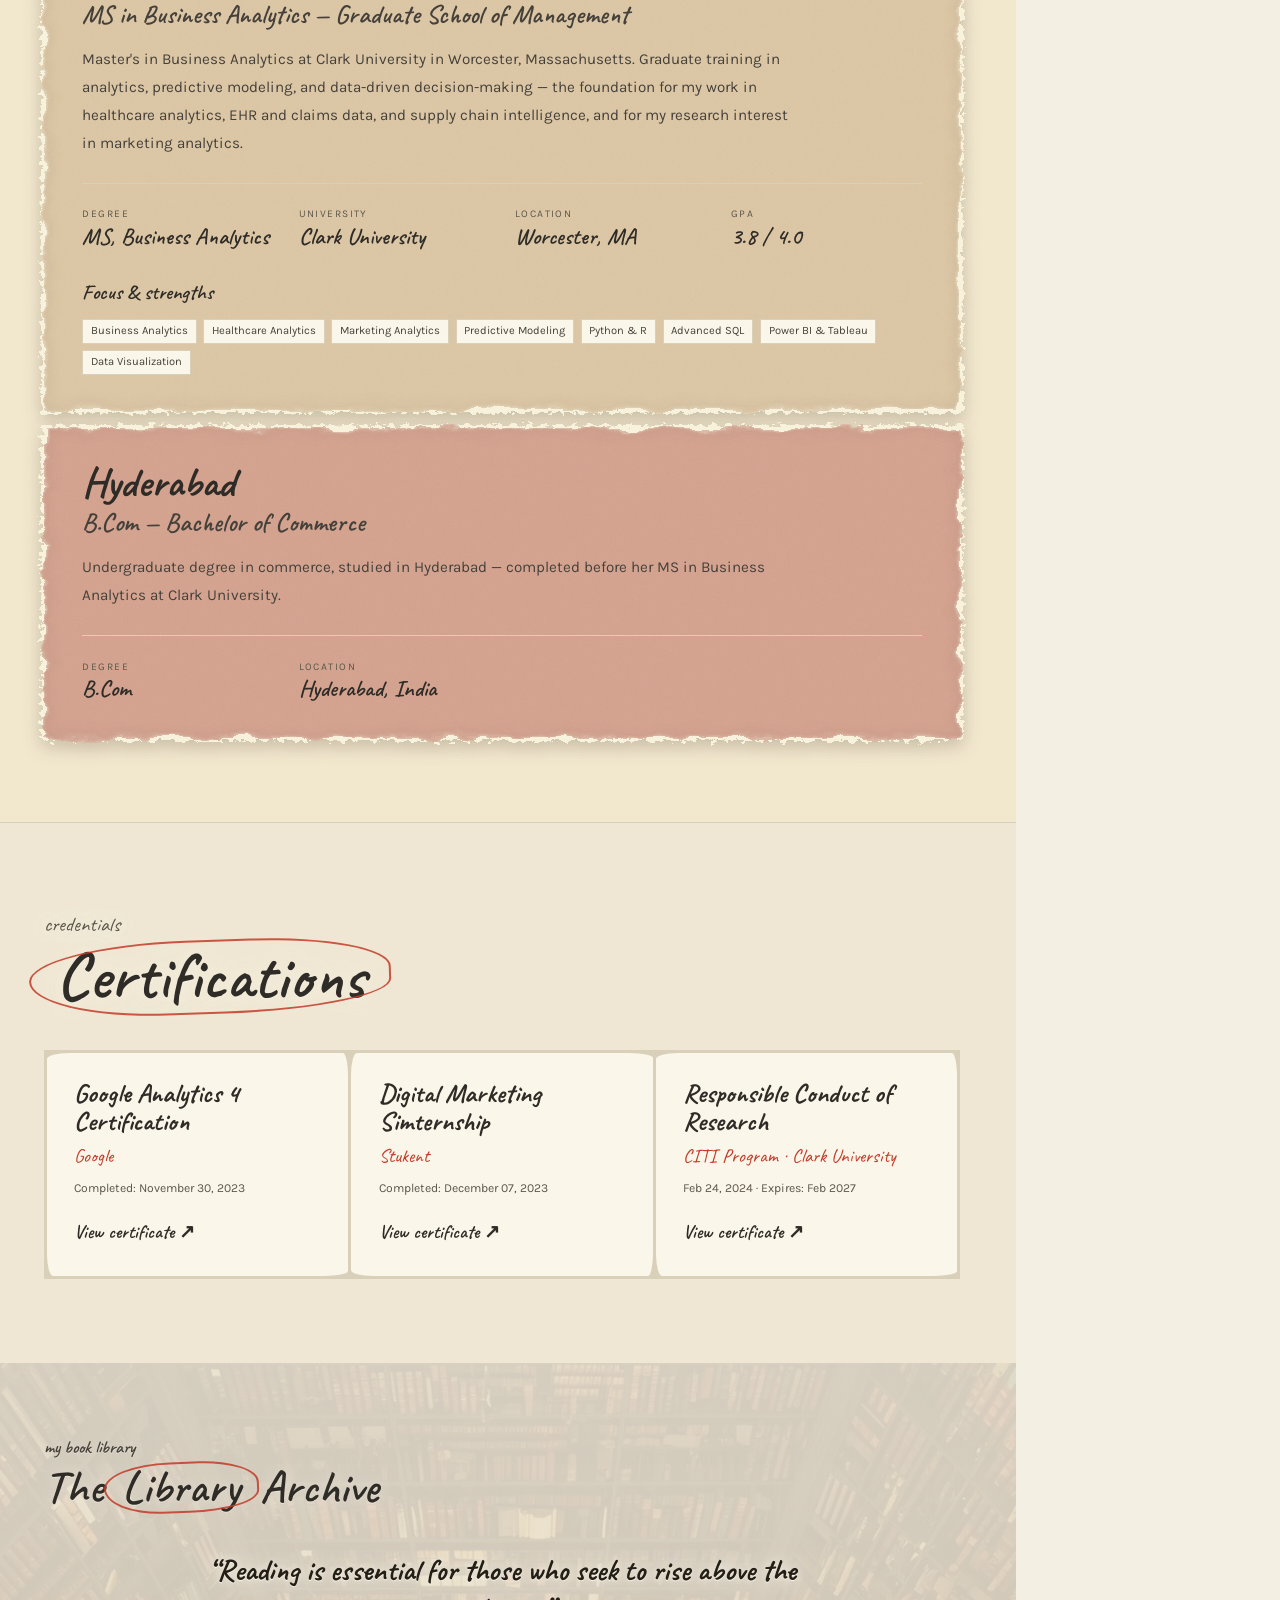
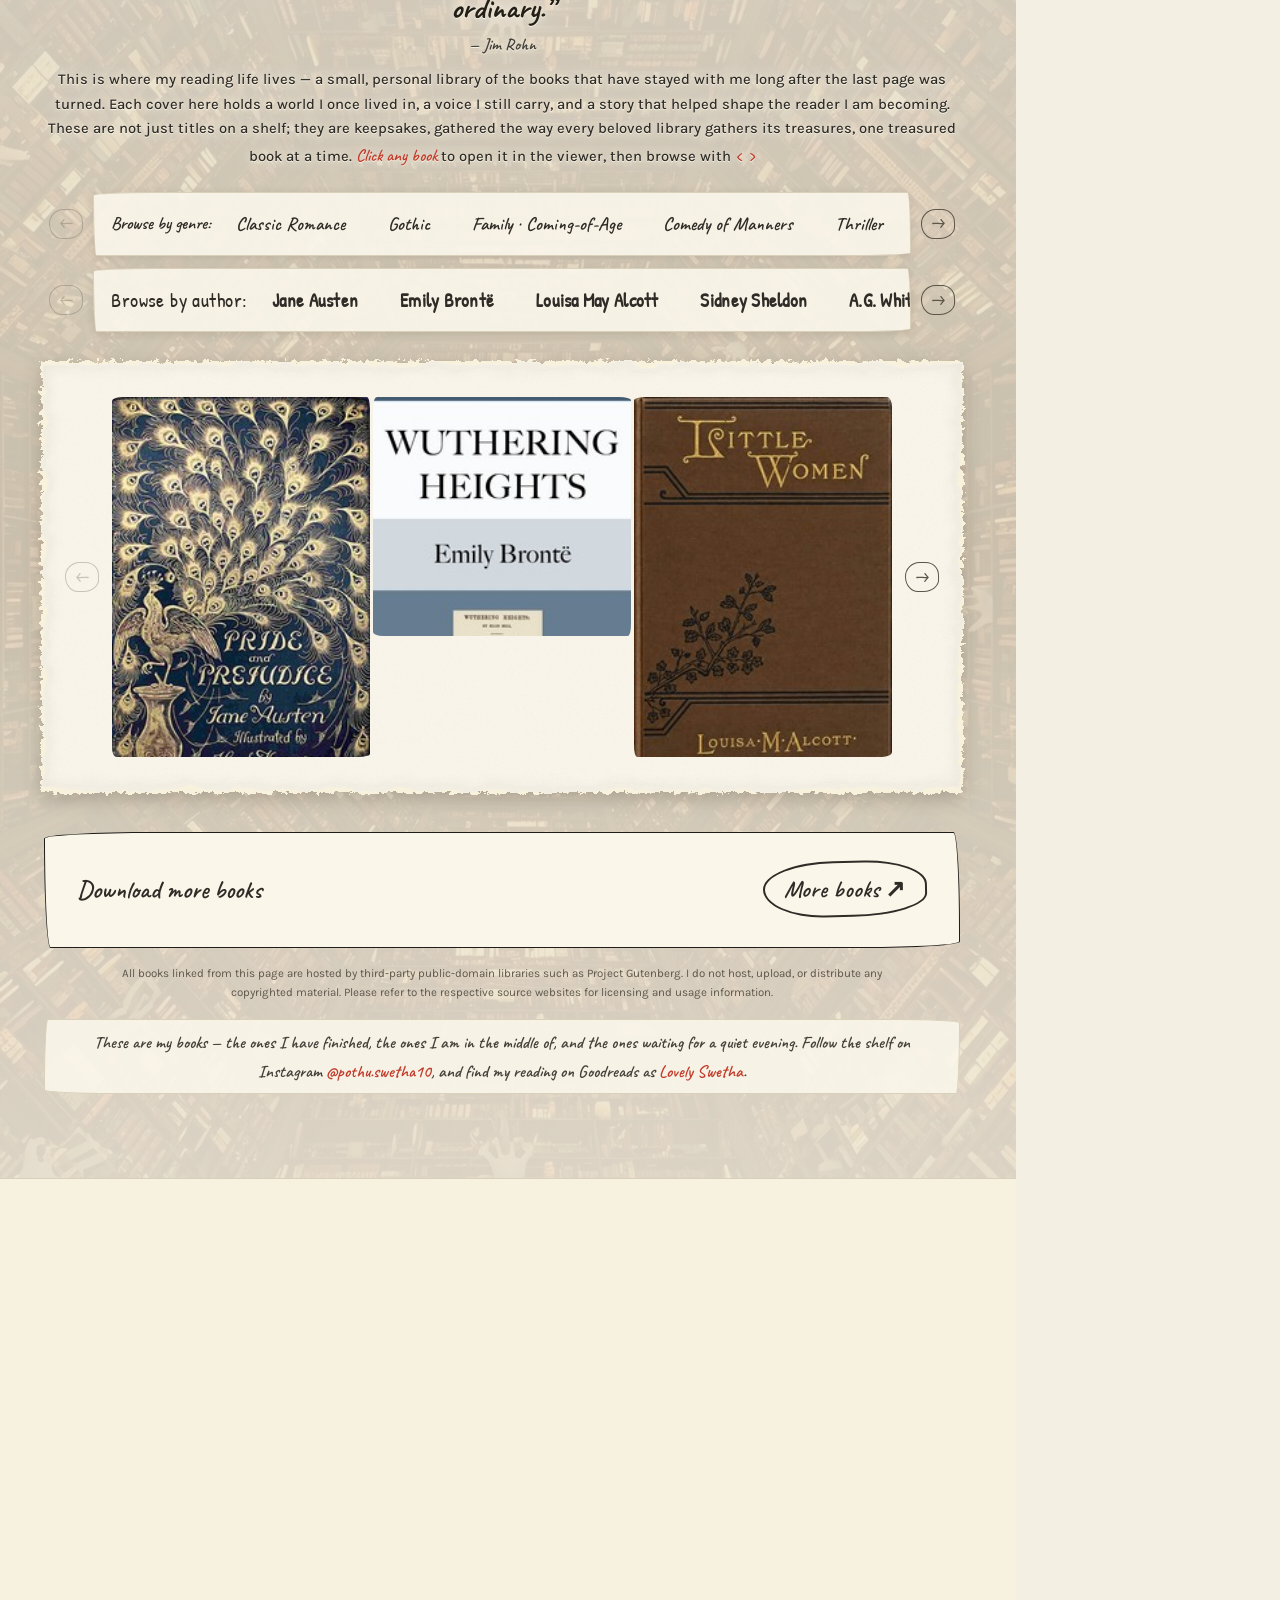
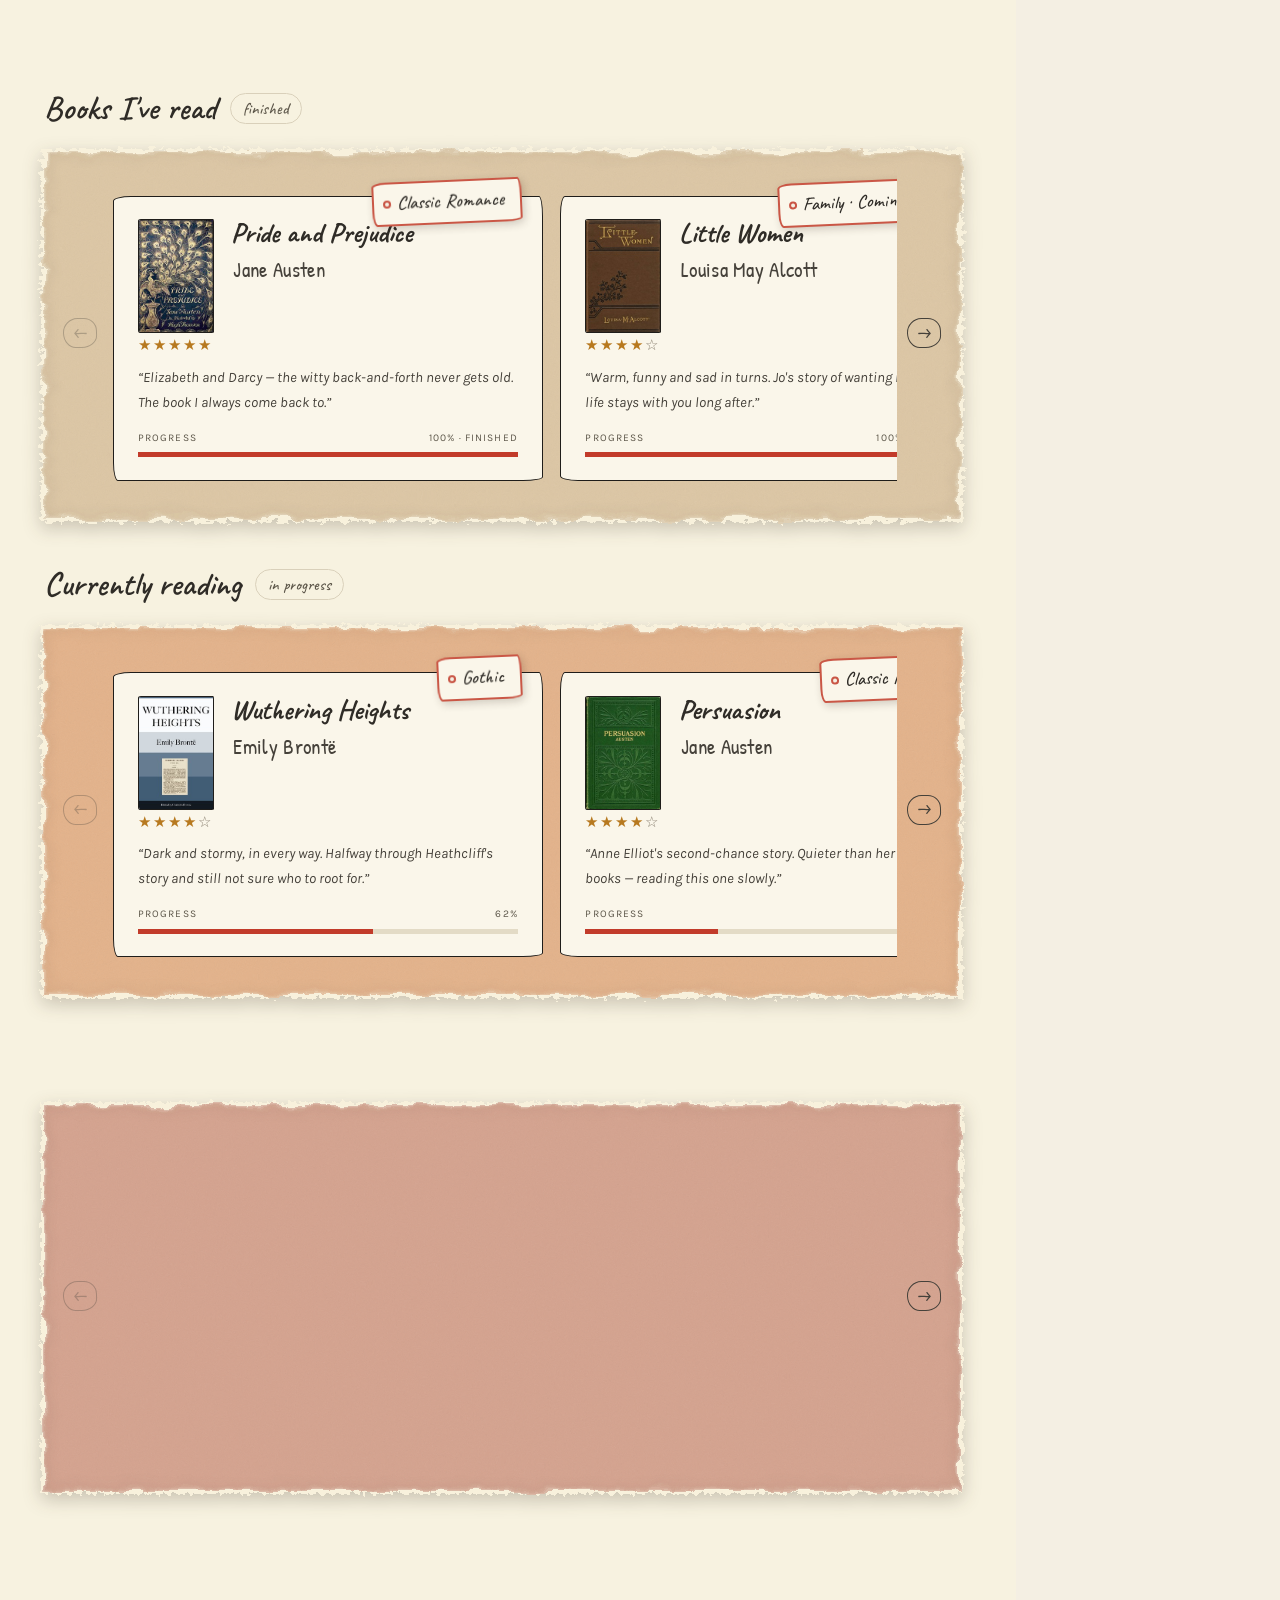
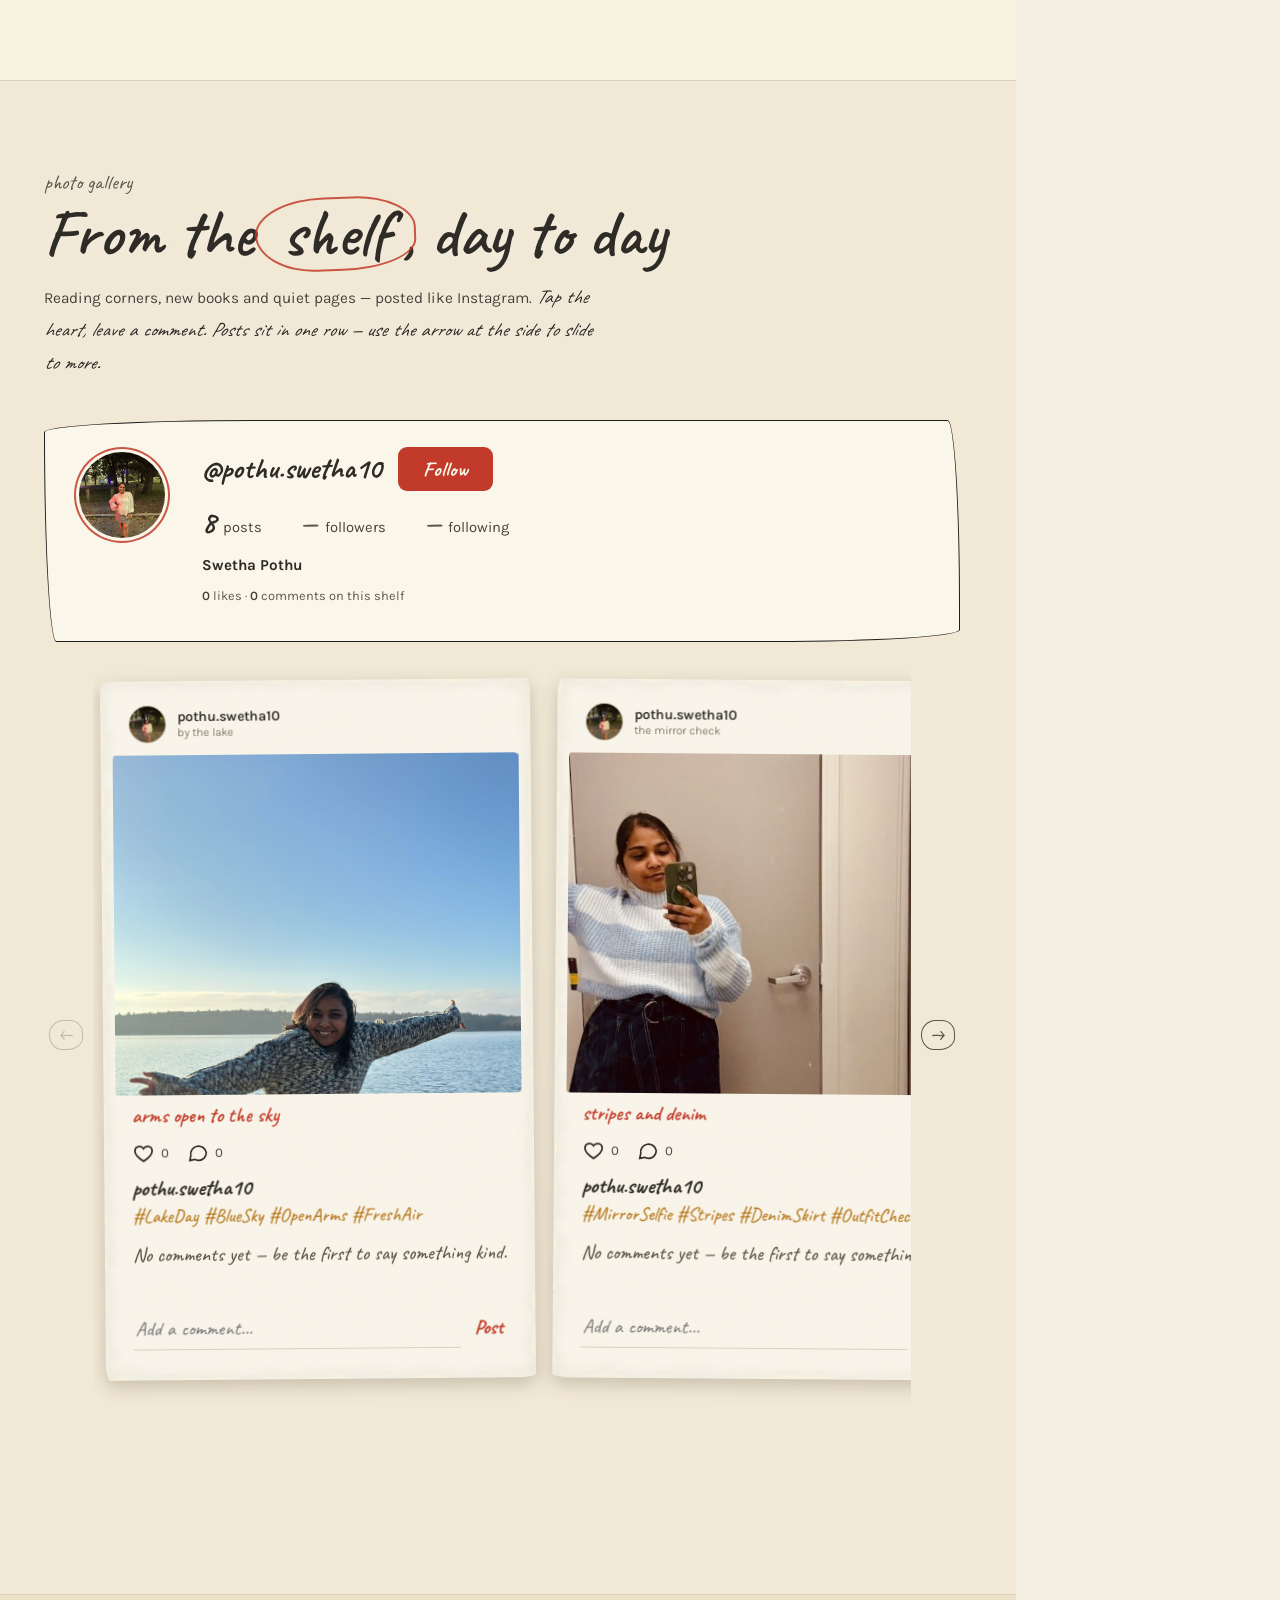
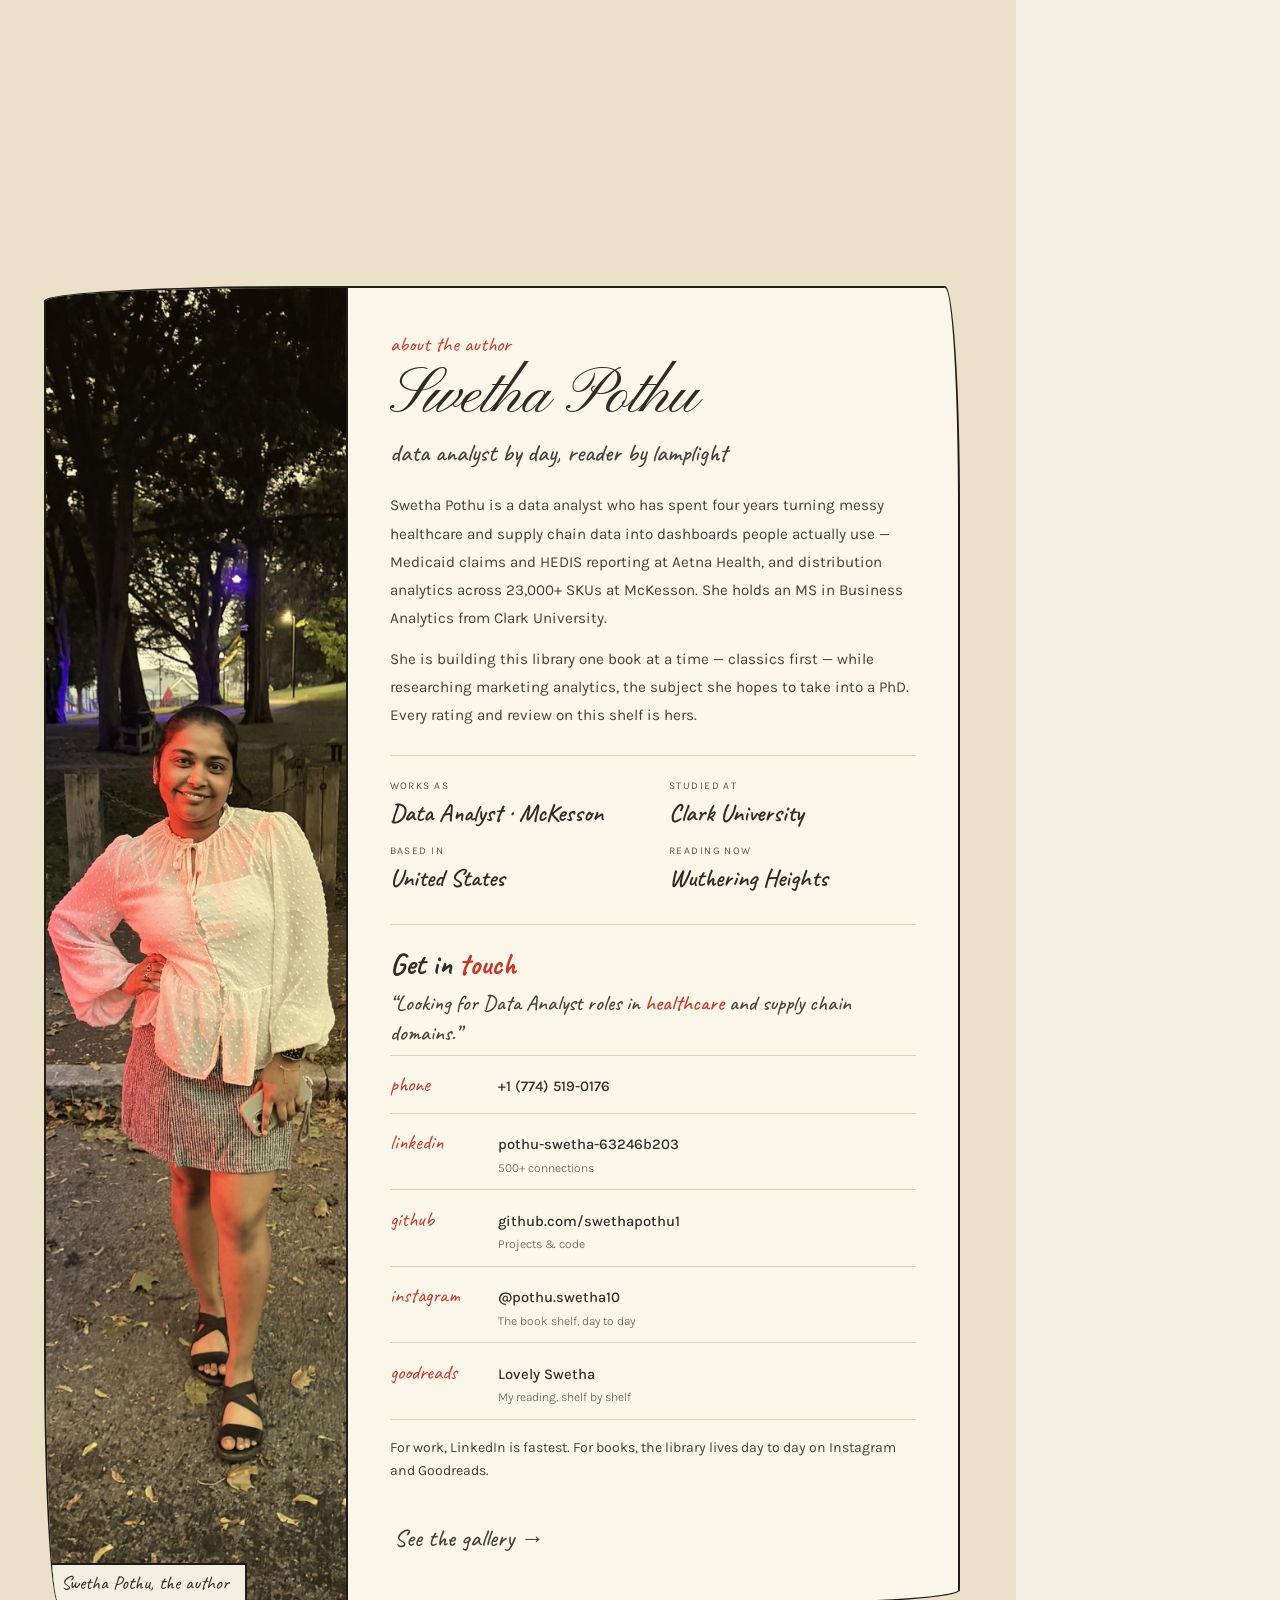
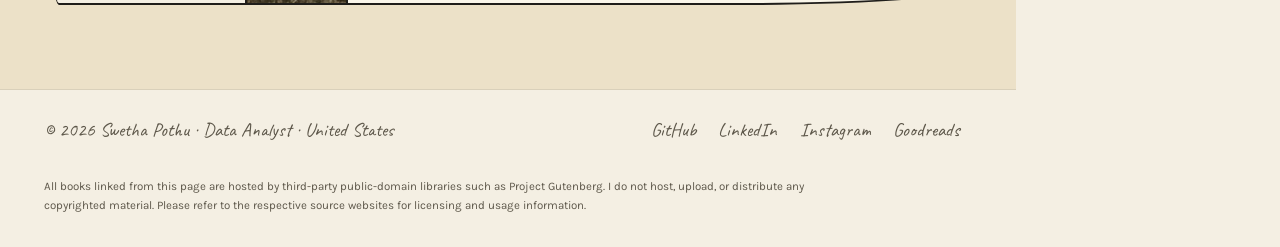
